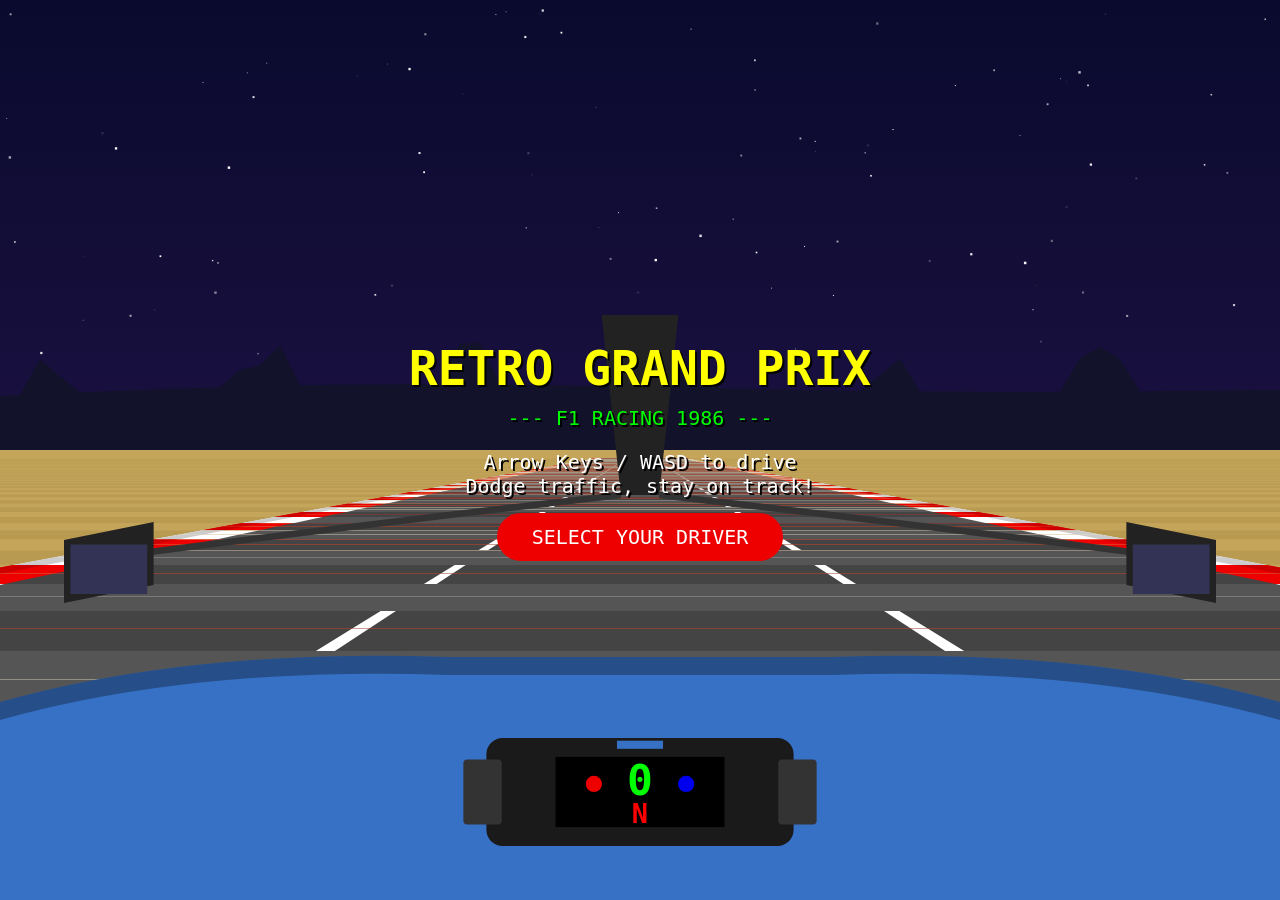
==== index.html @ 392ba044 "Retro Grand Prix: F1 racing game Pseudo-3D HTML5 Canvas F1 racing game featuring: - Cockpit view wit" ====
<!DOCTYPE html>
<html lang="en">
<head>
<meta charset="UTF-8">
<meta name="viewport" content="width=device-width, initial-scale=1.0">
<title>Retro Grand Prix</title>
<style>
  * { margin: 0; padding: 0; box-sizing: border-box; }
  body {
    background: #000;
    display: flex;
    justify-content: center;
    align-items: center;
    height: 100vh;
    overflow: hidden;
    font-family: monospace;
  }
  canvas { display: block; image-rendering: pixelated; }
  #ui {
    position: absolute;
    top: 0; left: 0; right: 0; bottom: 0;
    pointer-events: none;
    display: flex;
    justify-content: center;
    align-items: center;
  }
  #overlay {
    color: #fff;
    text-align: center;
    font-size: 20px;
    pointer-events: auto;
    text-shadow: 2px 2px #000;
  }
  #overlay h1 { font-size: 48px; color: #ff0; margin-bottom: 10px; }
  #overlay .sub { color: #0f0; margin-bottom: 20px; }
  #overlay .start-btn {
    background: #e00;
    color: #fff;
    border: none;
    padding: 12px 35px;
    border-radius: 999px;
    font-size: 20px;
    font-family: monospace;
    cursor: pointer;
    margin-top: 15px;
  }
  #overlay .start-btn:hover { background: #f22; }
  #qualiHud {
    position: absolute;
    top: 10px; left: 50%;
    transform: translateX(-50%);
    font-family: monospace;
    font-size: 16px;
    color: #fff;
    background: rgba(0,0,0,0.7);
    padding: 8px 20px;
    border-radius: 8px;
    display: none;
    text-align: center;
    pointer-events: none;
  }
  #qualiHud .quali-label { color: #f0f; font-weight: bold; }
  #qualiHud .quali-time { color: #0f0; font-size: 28px; font-weight: bold; }
  .quali-grid {
    display: grid;
    grid-template-columns: 40px 12px 1fr 80px;
    gap: 2px 8px;
    font-size: 13px;
    text-align: left;
    max-height: 55vh;
    overflow-y: auto;
    margin: 10px 0;
  }
  .quali-grid .qg-pos { text-align: right; color: #aaa; }
  .quali-grid .qg-color { width: 12px; height: 12px; border-radius: 50%; align-self: center; }
  .quali-grid .qg-name { color: #fff; }
  .quali-grid .qg-time { color: #0f0; font-family: monospace; }
  .quali-grid .qg-player .qg-name { color: #ff0; font-weight: bold; }
  .quali-grid .qg-player .qg-time { color: #ff0; }
  #pitOverlay {
    position: absolute;
    top: 0; left: 0; right: 0; bottom: 0;
    background: rgba(0,0,0,0.85);
    display: none;
    justify-content: center;
    align-items: center;
    z-index: 10;
  }
  #pitMenu {
    text-align: center;
    color: #fff;
    font-family: monospace;
  }
  #pitMenu h2 { font-size: 32px; color: #ff0; margin-bottom: 15px; }
  .pit-section { margin: 12px 0; }
  .pit-section label { font-size: 14px; color: #aaa; display: block; margin-bottom: 6px; }
  .tire-options, .fuel-options { display: flex; gap: 10px; justify-content: center; }
  .tire-btn, .fuel-btn {
    padding: 10px 18px;
    border: 2px solid #555;
    background: rgba(255,255,255,0.08);
    color: #fff;
    font-family: monospace;
    font-size: 14px;
    cursor: pointer;
    border-radius: 8px;
    min-width: 80px;
  }
  .tire-btn:hover, .fuel-btn:hover { border-color: #aaa; }
  .tire-btn.selected, .fuel-btn.selected { border-color: #ff0; background: rgba(255,255,0,0.15); }
  .tire-btn .tire-dot { display: inline-block; width: 10px; height: 10px; border-radius: 50%; margin-right: 6px; vertical-align: middle; }
  #pitConfirm {
    margin-top: 18px;
    background: #0a0;
    color: #fff;
    border: none;
    padding: 12px 35px;
    border-radius: 999px;
    font-size: 18px;
    font-family: monospace;
    cursor: pointer;
  }
  #pitConfirm:hover { background: #0c0; }
  #tireHud, #fuelHud {
    position: absolute;
    left: 10px;
    font-family: monospace;
    font-size: 12px;
    color: #fff;
    background: rgba(0,0,0,0.7);
    padding: 6px 10px;
    border-radius: 0 8px 8px 0;
    display: none;
  }
  #tireHud { top: 50px; }
  #fuelHud { top: 85px; }
  #pitHint {
    position: absolute;
    bottom: 100px;
    left: 50%;
    transform: translateX(-50%);
    font-family: monospace;
    font-size: 16px;
    color: #ff0;
    background: rgba(0,0,0,0.7);
    padding: 8px 20px;
    border-radius: 999px;
    display: none;
    pointer-events: none;
  }
  .team-grid {
    display: grid;
    grid-template-columns: 1fr 1fr;
    gap: 8px;
    margin: 15px 0;
    max-width: 520px;
    max-height: 60vh;
    overflow-y: auto;
  }
  .team-card {
    background: rgba(255,255,255,0.08);
    border: 2px solid rgba(255,255,255,0.2);
    border-radius: 12px;
    padding: 12px;
    cursor: pointer;
    text-align: left;
    font-family: monospace;
    color: #fff;
    transition: border-color 0.15s;
  }
  .team-card:hover { border-color: rgba(255,255,255,0.6); }
  .team-card.selected { border-color: #ff0; background: rgba(255,255,0,0.1); }
  .team-name { font-size: 16px; font-weight: bold; margin-bottom: 6px; }
  .team-color-bar { height: 4px; margin-bottom: 8px; border-radius: 2px; }
  .team-stats { font-size: 11px; color: #aaa; line-height: 1.6; }
  .team-stats .bar-bg { display: inline-block; width: 80px; height: 8px; background: #333; vertical-align: middle; margin-left: 4px; }
  .team-stats .bar-fill { display: block; height: 100%; }

  #leaderboard {
    position: absolute;
    top: 45px; right: 0;
    background: rgba(0,0,0,0.7);
    padding: 8px 12px 8px 14px;
    font-family: monospace;
    font-size: 11px;
    color: #fff;
    pointer-events: none;
    border: 1px solid rgba(255,255,255,0.2);
    border-right: none;
    border-radius: 10px 0 0 10px;
    display: none;
    min-width: 170px;
  }
  #leaderboard .lb-title {
    font-size: 13px;
    font-weight: bold;
    color: #ff0;
    margin-bottom: 4px;
    border-bottom: 1px solid rgba(255,255,255,0.2);
    padding-bottom: 3px;
  }
  #leaderboard .lb-row {
    display: flex;
    justify-content: space-between;
    padding: 1px 0;
    line-height: 1.5;
  }
  #leaderboard .lb-row.player {
    color: #ff0;
    font-weight: bold;
  }
  .lb-pos { width: 22px; text-align: right; margin-right: 6px; }
  .lb-color { display: inline-block; width: 8px; height: 8px; margin-right: 5px; vertical-align: middle; }
  .lb-name { flex: 1; overflow: hidden; white-space: nowrap; }

  #touch-controls {
    position: absolute;
    bottom: 30px;
    left: 0; right: 0;
    display: none;
    justify-content: space-between;
    padding: 0 20px;
    pointer-events: none;
  }
  .touch-btn {
    width: 80px; height: 80px;
    background: rgba(255,255,255,0.15);
    border: 2px solid rgba(255,255,255,0.3);
    border-radius: 50%;
    color: #fff;
    font-size: 32px;
    font-family: monospace;
    display: flex;
    align-items: center;
    justify-content: center;
    pointer-events: auto;
    user-select: none;
    -webkit-user-select: none;
  }
  .touch-btn:active { background: rgba(255,255,255,0.35); }

  @media (pointer: coarse) {
    #touch-controls { display: flex; }
  }
</style>
</head>
<body>
<canvas id="game"></canvas>
<div id="leaderboard"></div>
<div id="ui">
  <div id="overlay">
    <h1>RETRO GRAND PRIX</h1>
    <div class="sub">--- F1 RACING 1986 ---</div>
    <div id="menuScreen">
      <div>Arrow Keys / WASD to drive</div>
      <div>Dodge traffic, stay on track!</div>
      <button class="start-btn" id="startBtn">SELECT YOUR DRIVER</button>
    </div>
    <div id="teamScreen" style="display:none;">
      <div style="margin-bottom:10px; color:#aaa;">CHOOSE YOUR DRIVER</div>
      <div class="team-grid" id="teamGrid"></div>
      <button class="start-btn" id="raceBtn" style="display:none;">QUALIFYING</button>
    </div>
    <div id="setupScreen" style="display:none;">
      <div style="margin-bottom:10px; color:#aaa;">RACE SETUP</div>
      <div class="pit-section">
        <label>STARTING TYRE</label>
        <div class="tire-options">
          <button class="tire-btn setup-tire" data-tire="soft"><span class="tire-dot" style="background:#e00;"></span>SOFT</button>
          <button class="tire-btn setup-tire selected" data-tire="medium"><span class="tire-dot" style="background:#ff0;"></span>MEDIUM</button>
          <button class="tire-btn setup-tire" data-tire="hard"><span class="tire-dot" style="background:#fff;"></span>HARD</button>
        </div>
      </div>
      <div class="pit-section">
        <label>STARTING FUEL</label>
        <div class="fuel-options">
          <button class="fuel-btn setup-fuel" data-fuel="low">LOW</button>
          <button class="fuel-btn setup-fuel" data-fuel="medium">MEDIUM</button>
          <button class="fuel-btn setup-fuel selected" data-fuel="full">FULL</button>
        </div>
      </div>
      <button class="start-btn" id="goBtn">START RACE</button>
    </div>
    <div id="qualiResultScreen" style="display:none;">
    </div>
  </div>
</div>
<div id="qualiHud">
  <div class="quali-label">QUALIFYING LAP</div>
  <div class="quali-time" id="qualiTimer">0:00.000</div>
</div>
<div id="tireHud"></div>
<div id="fuelHud"></div>
<div id="pitHint">PIT LANE: Steer LEFT to enter</div>
<div id="pitOverlay">
  <div id="pitMenu">
    <h2>PIT STOP</h2>
    <div class="pit-section">
      <label>TYRE COMPOUND</label>
      <div class="tire-options">
        <button class="tire-btn" data-tire="soft"><span class="tire-dot" style="background:#e00;"></span>SOFT</button>
        <button class="tire-btn" data-tire="medium"><span class="tire-dot" style="background:#ff0;"></span>MEDIUM</button>
        <button class="tire-btn" data-tire="hard"><span class="tire-dot" style="background:#fff;"></span>HARD</button>
      </div>
    </div>
    <div class="pit-section">
      <label>FUEL LOAD</label>
      <div class="fuel-options">
        <button class="fuel-btn" data-fuel="low">LOW</button>
        <button class="fuel-btn" data-fuel="medium">MEDIUM</button>
        <button class="fuel-btn" data-fuel="full">FULL</button>
      </div>
    </div>
    <button id="pitConfirm">GO GO GO!</button>
  </div>
</div>
<div id="touch-controls">
  <div class="touch-btn" id="btnLeft">&lt;</div>
  <div class="touch-btn" id="btnRight">&gt;</div>
</div>

<script>
const canvas = document.getElementById('game');
const ctx = canvas.getContext('2d');
const overlay = document.getElementById('overlay');
const startBtn = document.getElementById('startBtn');

let W, H;
function resize() {
  W = canvas.width = window.innerWidth;
  H = canvas.height = window.innerHeight;
}
resize();
window.addEventListener('resize', resize);

// Game constants
const ROAD_WIDTH = 2000;
const SEG_LENGTH = 200;
const TOTAL_SEGMENTS = 1600;
const CAMERA_DEPTH = 1 / Math.tan((80 / 2) * Math.PI / 180);
const DRAW_DISTANCE = 200;
const LAP_LENGTH = TOTAL_SEGMENTS * SEG_LENGTH;
const TOTAL_LAPS = 3;

// Colors - Abu Dhabi twilight desert
const COL_SKY1 = '#0a0a2e';
const COL_SKY2 = '#1a1040';
const COL_GRASS1 = '#c4a55a';
const COL_GRASS2 = '#b89a50';
const COL_ROAD1 = '#444';
const COL_ROAD2 = '#555';
const COL_RUMBLE1 = '#e00';
const COL_RUMBLE2 = '#fff';
const COL_LANE = '#fff';

// Build track segments
const segments = [];
function buildTrack() {
  segments.length = 0;
  for (let i = 0; i < TOTAL_SEGMENTS; i++) {
    let curve = 0;
    let hill = 0;

    // ============================================
    // YAS MARINA CIRCUIT, ABU DHABI (post-2021)
    // 5.281 km, 16 turns, anti-clockwise
    // 1600 segments = 5281m, ~3.3m per segment
    // ============================================

    // --- PIT STRAIGHT (seg 0-300) ~1km, flat out ---

    // --- T1: Heavy braking left (tight, 90°) ---
    if (i > 300 && i < 340) curve = -3.5;

    // --- T2: Quick right (short, opens up) ---
    if (i > 345 && i < 370) curve = 2;

    // --- T3: Medium left ---
    if (i > 375 && i < 410) curve = -2;

    // --- Short straight (seg 410-470) ---

    // --- T4: Right-hander (medium speed) ---
    if (i > 470 && i < 500) curve = 2;

    // --- T5: Left-right chicane (tight, 2nd gear) ---
    if (i > 510 && i < 535) curve = -2.5;
    if (i > 535 && i < 555) curve = 2;

    // --- T6: LEFT HAIRPIN (slowest point, ~80km/h) ---
    if (i > 565 && i < 610) curve = -4;

    // --- T7: Right kink on exit ---
    if (i > 620 && i < 645) curve = 1.5;

    // --- T8-9: Long sweeping left (under the W Hotel) ---
    if (i > 650 && i < 720) curve = -2;

    // --- BACK STRAIGHT (seg 720-1070) ~1.2km, DRS zone, top speed ---

    // --- T10-11: Fast left-right S-curves (2021 redesign, high speed) ---
    if (i > 1070 && i < 1105) curve = -2;
    if (i > 1105 && i < 1140) curve = 2;

    // --- Short straight (seg 1140-1200) ---

    // --- T12-13: Left-right chicane (medium speed, marina section) ---
    if (i > 1200 && i < 1235) curve = -2.5;
    if (i > 1240 && i < 1270) curve = 2;

    // --- T14: Left-hander (medium, 4th gear) ---
    if (i > 1285 && i < 1320) curve = -2;

    // --- Short straight (seg 1320-1380) ---

    // --- T15: Right (medium) ---
    if (i > 1380 && i < 1410) curve = 2;

    // --- T16: Final left onto pit straight ---
    if (i > 1420 && i < 1470) curve = -2.5;

    // --- Final approach to pit straight (seg 1470-1600) ---

    // Abu Dhabi is essentially flat - negligible elevation
    hill = 0;

    segments.push({
      index: i,
      p1: { world: { z: i * SEG_LENGTH, y: hill }, screen: {} },
      p2: { world: { z: (i + 1) * SEG_LENGTH, y: hill }, screen: {} },
      curve: curve,
      color: {
        road: i % 4 < 2 ? COL_ROAD1 : COL_ROAD2,
        grass: i % 4 < 2 ? COL_GRASS1 : COL_GRASS2,
        rumble: i % 4 < 2 ? COL_RUMBLE1 : COL_RUMBLE2,
      },
      cars: [],
    });
  }

  // Smooth hills
  for (let i = 1; i < TOTAL_SEGMENTS; i++) {
    segments[i].p1.world.y = segments[i - 1].p2.world.y;
  }
}

// AI Cars - the 21 other drivers
const AI_CARS = [];

function spawnAICars(gridOrder) {
  AI_CARS.length = 0;
  // gridOrder is an array of TEAMS indices in qualifying order
  // Find player's grid position
  const order = gridOrder || TEAMS.map((_, i) => i);
  let gridPos = 0;
  const playerGridPos = order.indexOf(selectedTeam);

  order.forEach((teamIdx, pos) => {
    if (teamIdx === selectedTeam) return; // skip player
    const driver = TEAMS[teamIdx];
    // Adjust grid position: if AI is behind player, shift up
    const actualPos = pos > playerGridPos ? pos : pos;
    const row = Math.floor(actualPos / 2);
    const col = actualPos % 2;
    const startZ = -(row * SEG_LENGTH * 1.5) - (col * SEG_LENGTH * 0.5);
    AI_CARS.push({
      offset: col === 0 ? -0.35 : 0.35,
      z: startZ,
      speed: (driver.maxSpeed * 0.28) + Math.random() * (driver.maxSpeed * 0.18),
      color: driver.color,
      name: driver.name,
    });
  });

  // Place player at their grid position
  const pRow = Math.floor(playerGridPos / 2);
  const pCol = playerGridPos % 2;
  player.z = -(pRow * SEG_LENGTH * 1.5) - (pCol * SEG_LENGTH * 0.5);
  player.x = pCol === 0 ? -0.35 : 0.35;

  // Shift everyone forward so nobody has negative z (breaks rendering)
  const minZ = Math.min(player.z, ...AI_CARS.map(c => c.z));
  if (minZ < 0) {
    const shift = -minZ + SEG_LENGTH;
    player.z += shift;
    player.lastLapZ += shift;
    AI_CARS.forEach(c => c.z += shift);
  }
}

// F1 Teams
const TEAMS = [
  { name: 'MAX VERSTAPPEN',      color: '#3671C6', accent: '#6699dd', maxSpeed: 220, accel: 5.3, turnSpeed: 0.40, team: 'Red Bull Racing' },
  { name: 'ISACK HADJAR',        color: '#3671C6', accent: '#6699dd', maxSpeed: 213, accel: 5.4, turnSpeed: 0.42, team: 'Red Bull Racing' },
  { name: 'CHARLES LECLERC',     color: '#E8002D', accent: '#ff3333', maxSpeed: 218, accel: 5.0, turnSpeed: 0.38, team: 'Ferrari' },
  { name: 'LEWIS HAMILTON',      color: '#E8002D', accent: '#ff3333', maxSpeed: 217, accel: 5.2, turnSpeed: 0.40, team: 'Ferrari' },
  { name: 'LANDO NORRIS',        color: '#FF8000', accent: '#ffaa33', maxSpeed: 216, accel: 5.5, turnSpeed: 0.45, team: 'McLaren' },
  { name: 'OSCAR PIASTRI',       color: '#FF8000', accent: '#ffaa33', maxSpeed: 214, accel: 5.4, turnSpeed: 0.44, team: 'McLaren' },
  { name: 'GEORGE RUSSELL',      color: '#27F4D2', accent: '#33ffe0', maxSpeed: 215, accel: 5.3, turnSpeed: 0.43, team: 'Mercedes' },
  { name: 'KIMI ANTONELLI',      color: '#27F4D2', accent: '#33ffe0', maxSpeed: 212, accel: 5.5, turnSpeed: 0.44, team: 'Mercedes' },
  { name: 'FERNANDO ALONSO',     color: '#229971', accent: '#00a878', maxSpeed: 210, accel: 4.8, turnSpeed: 0.41, team: 'Aston Martin' },
  { name: 'LANCE STROLL',        color: '#229971', accent: '#00a878', maxSpeed: 206, accel: 4.9, turnSpeed: 0.40, team: 'Aston Martin' },
  { name: 'PIERRE GASLY',        color: '#FF87BC', accent: '#ffaacc', maxSpeed: 204, accel: 5.4, turnSpeed: 0.43, team: 'Alpine' },
  { name: 'FRANCO COLAPINTO',    color: '#FF87BC', accent: '#ffaacc', maxSpeed: 202, accel: 5.5, turnSpeed: 0.44, team: 'Alpine' },
  { name: 'ALEXANDER ALBON',     color: '#64C4FF', accent: '#88ddff', maxSpeed: 200, accel: 5.8, turnSpeed: 0.46, team: 'Williams' },
  { name: 'CARLOS SAINZ JR',     color: '#64C4FF', accent: '#88ddff', maxSpeed: 208, accel: 5.3, turnSpeed: 0.42, team: 'Williams' },
  { name: 'LIAM LAWSON',         color: '#6692FF', accent: '#88aaff', maxSpeed: 203, accel: 5.6, turnSpeed: 0.44, team: 'Racing Bulls' },
  { name: 'ARVID LINDBLAD',      color: '#6692FF', accent: '#88aaff', maxSpeed: 198, accel: 5.7, turnSpeed: 0.45, team: 'Racing Bulls' },
  { name: 'ESTEBAN OCON',        color: '#B6BABD', accent: '#d0d0d0', maxSpeed: 200, accel: 5.6, turnSpeed: 0.44, team: 'Haas F1' },
  { name: 'OLIVER BEARMAN',      color: '#B6BABD', accent: '#d0d0d0', maxSpeed: 197, accel: 5.8, turnSpeed: 0.46, team: 'Haas F1' },
  { name: 'NICO HULKENBERG',     color: '#2D826D', accent: '#44bb99', maxSpeed: 198, accel: 5.7, turnSpeed: 0.45, team: 'Audi' },
  { name: 'GABRIEL BORTOLETO',   color: '#2D826D', accent: '#44bb99', maxSpeed: 195, accel: 5.9, turnSpeed: 0.47, team: 'Audi' },
  { name: 'SERGIO PEREZ',        color: '#1E3D2B', accent: '#4a8866', maxSpeed: 205, accel: 5.2, turnSpeed: 0.41, team: 'Cadillac' },
  { name: 'VALTTERI BOTTAS',     color: '#1E3D2B', accent: '#4a8866', maxSpeed: 202, accel: 5.4, turnSpeed: 0.43, team: 'Cadillac' },
];
let selectedTeam = 0;

// Tire compounds
const TIRES = {
  soft:   { grip: 1.2, speedBonus: 10, wearRate: 0.035, color: '#e00', label: 'SOFT' },
  medium: { grip: 1.0, speedBonus: 0,  wearRate: 0.018, color: '#ff0', label: 'MEDIUM' },
  hard:   { grip: 0.85, speedBonus: -5, wearRate: 0.008, color: '#fff', label: 'HARD' },
};
const FUEL_LEVELS = {
  low:    { weight: 0, capacity: 0.3, label: 'LOW' },
  medium: { weight: -5, capacity: 0.6, label: 'MEDIUM' },
  full:   { weight: -12, capacity: 1.0, label: 'FULL' },
};

// Player state
let player = {};
function resetPlayer() {
  const team = TEAMS[selectedTeam];
  player = {
    x: 0,
    z: 0,
    speed: 0,
    baseMaxSpeed: team.maxSpeed,
    maxSpeed: team.maxSpeed,
    baseAccel: team.accel,
    accel: team.accel,
    brake: 8,
    decel: 3,
    offRoadDecel: 6,
    baseTurnSpeed: team.turnSpeed,
    turnSpeed: team.turnSpeed,
    steerSmooth: 0,
    collisionCooldown: 0,
    lap: 1,
    lastLapZ: 0,
    color: team.color,
    // Tire state
    tire: 'medium',
    tireWear: 0, // 0 = fresh, 1 = dead
    // Fuel state
    fuel: 1.0, // 0 = empty, 1 = full
    fuelLevel: 'full',
    // Pit
    inPitZone: false,
    hasPitted: false,
    pitCooldown: 0,
  };
  applyTireAndFuel();
}

function applyTireAndFuel() {
  const t = TIRES[player.tire];
  const wearFactor = 1 - player.tireWear * 0.5; // at 100% wear, lose 50% grip
  player.turnSpeed = player.baseTurnSpeed * t.grip * wearFactor;
  player.maxSpeed = player.baseMaxSpeed + t.speedBonus + (player.fuel > 0 ? FUEL_LEVELS[player.fuelLevel].weight * player.fuel : -20);
  player.accel = player.baseAccel * (player.fuel > 0 ? 1 : 0.5);
}

// Input
const keys = {};
window.addEventListener('keydown', e => { keys[e.key.toLowerCase()] = true; e.preventDefault(); });
window.addEventListener('keyup', e => { keys[e.key.toLowerCase()] = false; });

// Touch controls
const touchState = { left: false, right: false };
const btnLeft = document.getElementById('btnLeft');
const btnRight = document.getElementById('btnRight');

btnLeft.addEventListener('touchstart', e => { e.preventDefault(); touchState.left = true; });
btnLeft.addEventListener('touchend', e => { e.preventDefault(); touchState.left = false; });
btnRight.addEventListener('touchstart', e => { e.preventDefault(); touchState.right = true; });
btnRight.addEventListener('touchend', e => { e.preventDefault(); touchState.right = false; });

// Game state
let gameState = 'menu'; // menu, racing, gameover
let gameOverReason = '';
let countdownTimer = 0;
let countdownNumber = 0;

// Project a point (no horizontal offset - that's handled separately)
function project(p, cameraY, cameraZ) {
  const dz = p.world.z - cameraZ;
  if (dz <= 0) { p.screen.scale = 0; return; }
  p.screen.scale = CAMERA_DEPTH / dz;
  p.screen.x = W / 2;
  p.screen.y = H / 2 - (p.screen.scale * (p.world.y - cameraY) * H / 2);
  p.screen.w = p.screen.scale * ROAD_WIDTH * W / 2;
}

// Draw a polygon
function drawPoly(color, x1, y1, w1, x2, y2, w2) {
  ctx.fillStyle = color;
  ctx.beginPath();
  ctx.moveTo(x1 - w1, y1);
  ctx.lineTo(x1 + w1, y1);
  ctx.lineTo(x2 + w2, y2);
  ctx.lineTo(x2 - w2, y2);
  ctx.closePath();
  ctx.fill();
}

// Draw F1 car sprite (top-down rear view)
function drawCar(x, y, scale, color, isPlayer) {
  const w = 60 * scale * W / 640;
  const h = 35 * scale * W / 640;

  if (w < 1) return;

  ctx.save();
  ctx.translate(x, y);

  // Shadow underneath
  ctx.fillStyle = 'rgba(0,0,0,0.35)';
  ctx.beginPath();
  ctx.ellipse(0, h * 0.1, w * 1.2, h * 0.25, 0, 0, Math.PI * 2);
  ctx.fill();

  // Rear diffuser
  ctx.fillStyle = '#1a1a1a';
  ctx.fillRect(-w * 0.85, -h * 0.15, w * 1.7, h * 0.25);

  // Rear wheels (wide, exposed)
  ctx.fillStyle = '#111';
  const wheelW = w * 0.3;
  const wheelH = h * 0.9;
  // Left rear wheel
  ctx.fillRect(-w * 1.35, -h * 0.85, wheelW, wheelH);
  ctx.fillStyle = '#333';
  ctx.fillRect(-w * 1.35, -h * 0.45, wheelW, h * 0.08); // tire band
  // Right rear wheel
  ctx.fillStyle = '#111';
  ctx.fillRect(w * 1.05, -h * 0.85, wheelW, wheelH);
  ctx.fillStyle = '#333';
  ctx.fillRect(w * 1.05, -h * 0.45, wheelW, h * 0.08);

  // Rear suspension arms
  ctx.fillStyle = '#444';
  ctx.fillRect(-w * 1.05, -h * 0.5, w * 0.25, h * 0.08);
  ctx.fillRect(w * 0.8, -h * 0.5, w * 0.25, h * 0.08);
  ctx.fillRect(-w * 1.05, -h * 0.3, w * 0.25, h * 0.08);
  ctx.fillRect(w * 0.8, -h * 0.3, w * 0.25, h * 0.08);

  // Main body (tapered nose shape)
  ctx.fillStyle = color;
  ctx.beginPath();
  ctx.moveTo(-w * 0.8, 0);
  ctx.lineTo(-w * 0.85, -h * 0.4);
  ctx.lineTo(-w * 0.7, -h * 1.2);
  ctx.lineTo(-w * 0.35, -h * 1.8);
  ctx.lineTo(w * 0.35, -h * 1.8);
  ctx.lineTo(w * 0.7, -h * 1.2);
  ctx.lineTo(w * 0.85, -h * 0.4);
  ctx.lineTo(w * 0.8, 0);
  ctx.closePath();
  ctx.fill();

  // Sidepods
  ctx.fillStyle = color;
  ctx.beginPath();
  ctx.moveTo(-w * 0.85, -h * 0.4);
  ctx.lineTo(-w * 1.0, -h * 0.6);
  ctx.lineTo(-w * 0.9, -h * 1.0);
  ctx.lineTo(-w * 0.7, -h * 1.0);
  ctx.closePath();
  ctx.fill();
  ctx.beginPath();
  ctx.moveTo(w * 0.85, -h * 0.4);
  ctx.lineTo(w * 1.0, -h * 0.6);
  ctx.lineTo(w * 0.9, -h * 1.0);
  ctx.lineTo(w * 0.7, -h * 1.0);
  ctx.closePath();
  ctx.fill();

  // Cockpit / halo
  ctx.fillStyle = '#111';
  ctx.beginPath();
  ctx.ellipse(0, -h * 1.1, w * 0.28, h * 0.35, 0, 0, Math.PI * 2);
  ctx.fill();

  // Halo bar
  ctx.strokeStyle = '#555';
  ctx.lineWidth = Math.max(1, w * 0.06);
  ctx.beginPath();
  ctx.moveTo(-w * 0.25, -h * 1.3);
  ctx.lineTo(0, -h * 1.55);
  ctx.lineTo(w * 0.25, -h * 1.3);
  ctx.stroke();

  // Helmet
  ctx.fillStyle = isPlayer ? '#ff0' : '#fff';
  ctx.beginPath();
  ctx.arc(0, -h * 1.15, w * 0.15, 0, Math.PI * 2);
  ctx.fill();

  // Rear wing (big, wide)
  ctx.fillStyle = color;
  ctx.fillRect(-w * 1.1, -h * 0.05, w * 2.2, h * 0.12);
  // Wing endplates
  ctx.fillStyle = '#222';
  ctx.fillRect(-w * 1.15, -h * 0.15, w * 0.08, h * 0.35);
  ctx.fillRect(w * 1.07, -h * 0.15, w * 0.08, h * 0.35);

  // DRS flap
  ctx.fillStyle = '#222';
  ctx.fillRect(-w * 1.0, -h * 0.15, w * 2.0, h * 0.06);

  // Front wheels (smaller, further up)
  ctx.fillStyle = '#111';
  const fwW = w * 0.22;
  const fwH = h * 0.6;
  ctx.fillRect(-w * 1.2, -h * 1.6, fwW, fwH);
  ctx.fillRect(w * 0.98, -h * 1.6, fwW, fwH);

  // Front wing tips
  ctx.fillStyle = color;
  ctx.fillRect(-w * 1.1, -h * 1.85, w * 2.2, h * 0.1);

  // Nose cone
  ctx.fillStyle = color;
  ctx.beginPath();
  ctx.moveTo(-w * 0.2, -h * 1.8);
  ctx.lineTo(0, -h * 2.1);
  ctx.lineTo(w * 0.2, -h * 1.8);
  ctx.closePath();
  ctx.fill();

  // Rear light (red strip)
  ctx.fillStyle = '#f00';
  ctx.fillRect(-w * 0.3, h * 0.02, w * 0.6, h * 0.06);

  ctx.restore();
}

// Draw Yas Marina Circuit scenery
function drawScenery(seg, grassY1, grassY2, scale) {
  const idx = seg.index;
  const sf = scale * W / 640;

  // Helper: draw a building
  function bld(x, y, w, h, color, windows) {
    if (w < 1) return;
    ctx.fillStyle = color;
    ctx.fillRect(x - w, y - h, w * 2, h);
    if (windows && w > 3) {
      const rows = Math.min(6, Math.floor(h / (sf * 8)));
      const cols = Math.min(4, Math.floor(w / (sf * 5)));
      for (let r = 0; r < rows; r++) {
        for (let c = 0; c < cols; c++) {
          ctx.fillStyle = (idx + r + c) % 3 === 0 ? '#ffee88' : '#ffe455';
          const wx = x - w * 0.75 + c * (w * 1.5 / cols);
          const wy = y - h * 0.92 + r * (h * 0.85 / rows);
          ctx.fillRect(wx, wy, w * 0.8 / cols, h * 0.4 / rows);
        }
      }
    }
  }

  // Helper: draw palm tree
  function palm(x, y, h, w) {
    if (w < 0.5) return;
    ctx.fillStyle = '#7a5c1e';
    ctx.fillRect(x - w * 0.15, y - h, w * 0.3, h);
    ctx.strokeStyle = '#1e7a1e';
    ctx.lineWidth = Math.max(1, w * 0.25);
    for (let f = -3; f <= 3; f++) {
      ctx.beginPath();
      ctx.moveTo(x, y - h);
      ctx.quadraticCurveTo(x + f * w * 1.2, y - h - w * 0.8, x + f * w * 2, y - h + w * 0.6);
      ctx.stroke();
    }
  }

  // ============================================================
  // PIT STRAIGHT (seg 0-300): Pit wall, team garages, grandstand
  // ============================================================
  if (idx >= 0 && idx <= 300) {
    // Pit wall (left side, low barrier)
    if (idx % 8 === 0) {
      const wx = seg.p1.screen.x - seg.p1.screen.w * 1.15;
      const wh = 15 * sf;
      const ww = 12 * sf;
      if (ww > 0.5) {
        ctx.fillStyle = '#888';
        ctx.fillRect(wx - ww, grassY1 - wh, ww * 2, wh);
      }
    }
    // Grandstand (right side)
    if (idx >= 50 && idx <= 250 && idx % 20 === 0) {
      const gx = seg.p1.screen.x + seg.p1.screen.w * 1.6;
      bld(gx, grassY1, 40 * sf, 50 * sf, '#3a3a5a', true);
    }
    // Yas Viceroy hotel visible in distance (right)
    if (idx >= 100 && idx <= 200 && idx % 40 === 0) {
      const hx = seg.p1.screen.x + seg.p1.screen.w * 2.5;
      bld(hx, grassY1, 25 * sf, 100 * sf, '#1a2a4a', true);
    }
  }

  // ============================================================
  // T1-T3 area (seg 300-420): Grandstands, braking boards
  // ============================================================
  if (idx >= 260 && idx <= 300 && idx % 10 === 0) {
    // Braking distance boards (200m, 150m, 100m, 50m)
    const side = 1;
    const bx = seg.p1.screen.x + side * seg.p1.screen.w * 1.2;
    const bh = 20 * sf;
    const bw = 10 * sf;
    if (bw > 1) {
      ctx.fillStyle = '#fff';
      ctx.fillRect(bx - bw, grassY1 - bh, bw * 2, bh);
      ctx.fillStyle = '#e00';
      const stripes = Math.floor((300 - idx) / 10);
      for (let s = 0; s < Math.min(stripes, 4); s++) {
        ctx.fillRect(bx - bw * 0.7 + s * bw * 0.4, grassY1 - bh * 0.85, bw * 0.3, bh * 0.7);
      }
    }
  }
  if (idx >= 300 && idx <= 420 && idx % 15 === 0) {
    // T1 grandstand (South grandstand)
    const gx = seg.p1.screen.x + seg.p1.screen.w * 1.8;
    bld(gx, grassY1, 35 * sf, 45 * sf, '#3a3a5a', true);
  }

  // ============================================================
  // T5-T6 HAIRPIN area (seg 510-645): Run-off, catch fencing
  // ============================================================
  if (idx >= 555 && idx <= 620 && idx % 12 === 0) {
    // Catch fencing around hairpin
    const side = (idx % 24 === 0) ? -1 : 1;
    const fx = seg.p1.screen.x + side * seg.p1.screen.w * 1.4;
    const fh = 30 * sf;
    const fw = 3 * sf;
    if (fw > 0.5) {
      ctx.fillStyle = '#999';
      ctx.fillRect(fx - fw * 0.3, grassY1 - fh, fw * 0.6, fh);
      ctx.strokeStyle = 'rgba(200,200,200,0.3)';
      ctx.lineWidth = Math.max(0.5, fw * 0.15);
      ctx.strokeRect(fx - fw * 2, grassY1 - fh * 0.9, fw * 4, fh * 0.8);
    }
  }

  // ============================================================
  // T8-9: W HOTEL / YAS VICEROY (seg 650-720)
  // Track passes UNDER the hotel - iconic landmark
  // ============================================================
  if (idx >= 640 && idx <= 730) {
    // W Hotel structure spanning over the track
    if (idx % 5 === 0) {
      const lx = seg.p1.screen.x - seg.p1.screen.w * 1.6;
      const rx = seg.p1.screen.x + seg.p1.screen.w * 1.6;
      const hotelH = 100 * sf;
      const pillarW = 8 * sf;

      if (pillarW > 0.5) {
        // Support pillars
        ctx.fillStyle = '#2a2a4a';
        ctx.fillRect(lx - pillarW, grassY1 - hotelH, pillarW * 2, hotelH);
        ctx.fillRect(rx - pillarW, grassY1 - hotelH, pillarW * 2, hotelH);

        // Hotel canopy spanning over track
        ctx.fillStyle = 'rgba(30,30,60,0.6)';
        ctx.fillRect(lx - pillarW, grassY1 - hotelH, rx - lx + pillarW * 2, hotelH * 0.15);

        // Diamond-pattern LED facade (iconic grid shell)
        ctx.strokeStyle = '#4466aa';
        ctx.lineWidth = Math.max(0.5, sf * 1);
        const span = rx - lx;
        for (let d = 0; d < 4; d++) {
          const dy = grassY1 - hotelH * 0.85 + d * hotelH * 0.18;
          ctx.beginPath();
          ctx.moveTo(lx, dy);
          ctx.lineTo(rx, dy);
          ctx.stroke();
        }

        // Color-changing LED glow on hotel
        const t = performance.now() / 2000;
        const hue = (idx * 5 + t * 60) % 360;
        ctx.fillStyle = `hsla(${hue}, 80%, 50%, 0.15)`;
        ctx.fillRect(lx, grassY1 - hotelH, span, hotelH * 0.12);
      }
    }
  }

  // ============================================================
  // BACK STRAIGHT (seg 720-1070): DRS detection, distance boards
  // ============================================================
  if (idx >= 720 && idx <= 1070) {
    // DRS detection point marker
    if (idx === 750) {
      const dx = seg.p1.screen.x + seg.p1.screen.w * 1.2;
      const dh = 25 * sf;
      const dw = 15 * sf;
      if (dw > 1) {
        ctx.fillStyle = '#0a0';
        ctx.fillRect(dx - dw, grassY1 - dh, dw * 2, dh);
        ctx.fillStyle = '#fff';
        ctx.font = `${Math.max(6, Math.floor(dh * 0.4))}px monospace`;
        ctx.textAlign = 'center';
        ctx.fillText('DRS', dx, grassY1 - dh * 0.4);
      }
    }
    // Palm trees lining the straight
    if (idx % 30 === 0) {
      palm(seg.p1.screen.x - seg.p1.screen.w * 1.5, grassY1, 80 * sf, 10 * sf);
      palm(seg.p1.screen.x + seg.p1.screen.w * 1.5, grassY1, 80 * sf, 10 * sf);
    }
  }

  // ============================================================
  // T10-11 S-CURVES (seg 1070-1140): New 2021 section
  // ============================================================
  if (idx >= 1060 && idx <= 1150 && idx % 12 === 0) {
    const side = (idx % 24 === 0) ? -1 : 1;
    const gx = seg.p1.screen.x + side * seg.p1.screen.w * 1.7;
    bld(gx, grassY1, 30 * sf, 40 * sf, '#3a3a5a', true);
  }

  // ============================================================
  // MARINA SECTION T12-T16 (seg 1200-1470): Yachts, marina, towers
  // ============================================================
  if (idx >= 1180 && idx <= 1480) {
    // Marina water (blue strip on left side)
    if (idx % 6 === 0) {
      const wx = seg.p1.screen.x - seg.p1.screen.w * 1.5;
      const ww = seg.p1.screen.w * 0.6;
      if (ww > 2) {
        ctx.fillStyle = '#0a2a4a';
        ctx.fillRect(wx - ww, grassY1 - 3 * sf, ww * 2, 6 * sf);
      }
    }
    // Yachts in the marina
    if (idx >= 1220 && idx <= 1400 && idx % 25 === 0) {
      const yx = seg.p1.screen.x - seg.p1.screen.w * 1.8;
      const yh = 20 * sf;
      const yw = 12 * sf;
      if (yw > 1) {
        // Hull
        ctx.fillStyle = '#fff';
        ctx.beginPath();
        ctx.moveTo(yx - yw, grassY1 - yh * 0.3);
        ctx.lineTo(yx + yw, grassY1 - yh * 0.3);
        ctx.lineTo(yx + yw * 0.7, grassY1);
        ctx.lineTo(yx - yw * 0.7, grassY1);
        ctx.closePath();
        ctx.fill();
        // Mast
        ctx.fillStyle = '#aaa';
        ctx.fillRect(yx - sf * 0.5, grassY1 - yh, sf, yh * 0.7);
        // Cabin light
        ctx.fillStyle = '#ffee88';
        ctx.fillRect(yx - yw * 0.3, grassY1 - yh * 0.5, yw * 0.6, yh * 0.15);
      }
    }
    // Marina residential towers (right side)
    if (idx % 20 === 0) {
      const tx = seg.p1.screen.x + seg.p1.screen.w * 2;
      const th = (70 + (idx % 60) * 1.5) * sf;
      bld(tx, grassY1, 20 * sf, th, '#1e2844', true);
    }
    // Palm trees along marina
    if (idx % 18 === 0) {
      palm(seg.p1.screen.x + seg.p1.screen.w * 1.4, grassY1, 70 * sf, 8 * sf);
    }
  }

  // ============================================================
  // FLOODLIGHTS - entire track (night race, every 35 segments)
  // ============================================================
  if (idx % 35 === 0) {
    const lx1 = seg.p1.screen.x - seg.p1.screen.w * 1.25;
    const lx2 = seg.p1.screen.x + seg.p1.screen.w * 1.25;
    const lH = 65 * sf;
    const lW = 3 * sf;
    if (lW > 0.3) {
      // Steel poles
      ctx.fillStyle = '#777';
      ctx.fillRect(lx1 - lW * 0.4, grassY1 - lH, lW * 0.8, lH);
      ctx.fillRect(lx2 - lW * 0.4, grassY1 - lH, lW * 0.8, lH);
      // Light head
      ctx.fillStyle = '#aaa';
      ctx.fillRect(lx1 - lW * 1.5, grassY1 - lH - lW, lW * 3, lW);
      ctx.fillRect(lx2 - lW * 1.5, grassY1 - lH - lW, lW * 3, lW);
      // Light glow
      ctx.fillStyle = 'rgba(255,245,220,0.5)';
      ctx.beginPath();
      ctx.arc(lx1, grassY1 - lH, lW * 2.5, 0, Math.PI * 2);
      ctx.fill();
      ctx.beginPath();
      ctx.arc(lx2, grassY1 - lH, lW * 2.5, 0, Math.PI * 2);
      ctx.fill();
    }
  }

  // ============================================================
  // START/FINISH LINE + GANTRY
  // ============================================================
  if (idx === 0) {
    const bannerH = 60 * sf;
    if (bannerH > 2) {
      const bw = seg.p1.screen.w * 2;
      const bx = seg.p1.screen.x - seg.p1.screen.w;
      const by = seg.p1.screen.y - bannerH - 20 * sf;
      // Gantry structure
      ctx.fillStyle = '#555';
      ctx.fillRect(bx, by - bannerH * 0.1, bw, bannerH * 0.08);
      // Checkered pattern
      const cellW = bw / 16;
      const cellH = bannerH * 0.15;
      for (let c = 0; c < 16; c++) {
        ctx.fillStyle = c % 2 === 0 ? '#000' : '#fff';
        ctx.fillRect(bx + c * cellW, by, cellW, cellH);
      }
      // 5 red start lights
      for (let l = 0; l < 5; l++) {
        ctx.fillStyle = '#a00';
        ctx.beginPath();
        ctx.arc(bx + bw * 0.25 + l * bw * 0.125, by - bannerH * 0.2, bannerH * 0.06, 0, Math.PI * 2);
        ctx.fill();
      }
    }
  }
}

// Stars for the sky
const stars = [];
for (let i = 0; i < 100; i++) {
  stars.push({ x: Math.random(), y: Math.random() * 0.4, size: Math.random() * 2 + 0.5, blink: Math.random() * Math.PI * 2 });
}

function drawSky() {
  const grad = ctx.createLinearGradient(0, 0, 0, H * 0.5);
  grad.addColorStop(0, COL_SKY1);
  grad.addColorStop(1, COL_SKY2);
  ctx.fillStyle = grad;
  ctx.fillRect(0, 0, W, H * 0.5);

  // Stars
  const t = performance.now() / 1000;
  ctx.fillStyle = '#fff';
  for (const s of stars) {
    const alpha = 0.5 + 0.5 * Math.sin(t * 2 + s.blink);
    ctx.globalAlpha = alpha;
    ctx.fillRect(s.x * W, s.y * H, s.size, s.size);
  }
  ctx.globalAlpha = 1;

  // Abu Dhabi skyline silhouette
  ctx.fillStyle = '#12122a';
  ctx.beginPath();
  ctx.moveTo(0, H * 0.47);
  for (let x = 0; x <= W; x += 20) {
    // City skyline with towers
    const base = Math.sin(x * 0.002) * 10 + Math.sin(x * 0.005) * 5;
    const tower = (Math.sin(x * 0.03) > 0.7) ? 30 + Math.sin(x * 0.07) * 15 : 0;
    ctx.lineTo(x, H * 0.44 - base - tower);
  }
  ctx.lineTo(W, H * 0.5);
  ctx.lineTo(0, H * 0.5);
  ctx.closePath();
  ctx.fill();
}

// Sparks/particles
const particles = [];
function spawnSpark(x, y) {
  for (let i = 0; i < 3; i++) {
    particles.push({
      x, y,
      vx: (Math.random() - 0.5) * 5,
      vy: -Math.random() * 3 - 1,
      life: 20 + Math.random() * 20,
      color: Math.random() > 0.5 ? '#ff0' : '#f80',
    });
  }
}

function updateParticles() {
  for (let i = particles.length - 1; i >= 0; i--) {
    const p = particles[i];
    p.x += p.vx;
    p.y += p.vy;
    p.vy += 0.15;
    p.life--;
    if (p.life <= 0) particles.splice(i, 1);
  }
}

function drawParticles() {
  for (const p of particles) {
    ctx.globalAlpha = p.life / 40;
    ctx.fillStyle = p.color;
    ctx.fillRect(p.x, p.y, 3, 3);
  }
  ctx.globalAlpha = 1;
}

// Sound effects using Web Audio
let audioCtx;
function initAudio() {
  if (!audioCtx) audioCtx = new (window.AudioContext || window.webkitAudioContext)();
}

function playEngineSound(speed, maxSpeed) {
  if (!audioCtx) return;
  const osc = audioCtx.createOscillator();
  const gain = audioCtx.createGain();
  osc.type = 'sawtooth';
  osc.frequency.value = 40 + (speed / maxSpeed) * 120;
  gain.gain.value = 0.03;
  osc.connect(gain);
  gain.connect(audioCtx.destination);
  osc.start();
  osc.stop(audioCtx.currentTime + 0.05);
}

function playCrash() {
  if (!audioCtx) return;
  const bufSize = audioCtx.sampleRate * 0.2;
  const buf = audioCtx.createBuffer(1, bufSize, audioCtx.sampleRate);
  const data = buf.getChannelData(0);
  for (let i = 0; i < bufSize; i++) data[i] = (Math.random() * 2 - 1) * (1 - i / bufSize);
  const src = audioCtx.createBufferSource();
  const gain = audioCtx.createGain();
  src.buffer = buf;
  gain.gain.value = 0.2;
  src.connect(gain);
  gain.connect(audioCtx.destination);
  src.start();
}

function playLapSound() {
  if (!audioCtx) return;
  [440, 554, 659, 880].forEach((freq, i) => {
    const osc = audioCtx.createOscillator();
    const gain = audioCtx.createGain();
    osc.type = 'square';
    osc.frequency.value = freq;
    gain.gain.value = 0.08;
    gain.gain.exponentialRampToValueAtTime(0.001, audioCtx.currentTime + 0.15 * (i + 1) + 0.1);
    osc.connect(gain);
    gain.connect(audioCtx.destination);
    osc.start(audioCtx.currentTime + 0.15 * i);
    osc.stop(audioCtx.currentTime + 0.15 * (i + 1) + 0.1);
  });
}

// Main update
let lastTime = 0;
let engineSoundTimer = 0;
let leaderboardTimer = 0;
const leaderboardEl = document.getElementById('leaderboard');

function updateLeaderboard() {
  leaderboardTimer++;
  if (leaderboardTimer % 10 !== 0) return; // update every 10 frames for performance

  const playerTeam = TEAMS[selectedTeam];

  // Build array of all drivers with their raw z positions
  const standings = [];
  standings.push({
    name: playerTeam.name,
    color: playerTeam.color,
    z: player.z,
    isPlayer: true,
  });
  for (const car of AI_CARS) {
    standings.push({
      name: car.name,
      color: car.color,
      z: car.z,
      isPlayer: false,
    });
  }

  // Sort by z position descending (furthest ahead = P1)
  standings.sort((a, b) => b.z - a.z);

  // Build HTML - show top 5 around player
  const playerIdx = standings.findIndex(s => s.isPlayer);
  const playerPos = playerIdx + 1;

  let html = `<div class="lb-title">POSITIONS &nbsp; LAP: ${player.lap}/${TOTAL_LAPS}</div>`;

  for (let i = 0; i < standings.length; i++) {
    const s = standings[i];
    const cls = s.isPlayer ? ' player' : '';
    const surname = s.name.split(' ').pop();
    html += `<div class="lb-row${cls}"><span class="lb-pos">${i + 1}.</span><span class="lb-color" style="background:${s.color};"></span><span class="lb-name">${surname}</span></div>`;
  }

  leaderboardEl.innerHTML = html;

}

function getPlayerPosition() {
  let pos = 1;
  for (const car of AI_CARS) {
    if (car.z > player.z) pos++;
  }
  return pos;
}

function update(dt) {
  if (gameState !== 'racing') return;

  const speedPct = player.speed / player.maxSpeed;

  // No fuel = car dies
  if (player.fuel <= 0) {
    player.speed = Math.max(0, player.speed - 15 * dt);
    player.speed = Math.max(0, player.speed);
    player.z += player.speed * dt;
    updateParticles();
    updateLeaderboard();
    return;
  }

  // Dead tires = massive speed/grip penalty
  if (player.tireWear >= 1) {
    player.maxSpeed = player.baseMaxSpeed * 0.4;
    player.turnSpeed = player.baseTurnSpeed * 0.3;
  }

  // Acceleration
  if (keys['arrowup'] || keys['w']) {
    player.speed += player.accel * dt;
  } else if (keys['arrowdown'] || keys['s']) {
    player.speed -= player.brake * dt;
  } else {
    player.speed -= player.decel * dt;
  }

  player.speed = Math.max(0, Math.min(player.speed, player.maxSpeed));

  // Steering - smooth interpolation instead of instant snap
  let steerInput = 0;
  if (keys['arrowleft'] || keys['a'] || touchState.left) steerInput = -1;
  if (keys['arrowright'] || keys['d'] || touchState.right) steerInput = 1;

  // Touch: auto-accelerate on mobile
  if (touchState.left || touchState.right) {
    if (player.speed < player.maxSpeed * 0.7) player.speed += player.accel * dt;
  }

  // Smooth steering: ease into turns, snap back on release
  if (steerInput !== 0) {
    player.steerSmooth += (steerInput - player.steerSmooth) * 0.02 * dt;
  } else {
    player.steerSmooth *= 0.85; // fast decay to zero
    if (Math.abs(player.steerSmooth) < 0.01) player.steerSmooth = 0;
  }

  const currentSeg = segments[Math.floor(player.z / SEG_LENGTH) % TOTAL_SEGMENTS];
  const centrifugal = currentSeg ? currentSeg.curve * speedPct * speedPct * 0.03 : 0;

  player.x += player.steerSmooth * player.turnSpeed * speedPct * dt * 0.4;
  player.x -= centrifugal * dt;

  // Guardrails - clamp player to road edges and bounce back
  const ROAD_EDGE = 1.1;
  if (Math.abs(player.x) > ROAD_EDGE) {
    player.x = Math.sign(player.x) * ROAD_EDGE;
    player.speed *= 0.85;
    // Sparks on guardrail hit
    if (player.speed > 20) {
      const side = player.x > 0 ? 1 : -1;
      spawnSpark(W / 2 + side * W * 0.12, H * 0.78);
      playCrash();
    }
  }

  player.speed = Math.max(0, player.speed);

  // Move forward
  player.z += player.speed * dt;

  // Lap detection
  const totalDist = player.z;
  const currentLapDist = totalDist - player.lastLapZ;
  if (currentLapDist >= LAP_LENGTH) {
    player.lastLapZ += LAP_LENGTH;
    player.lap++;
    playLapSound();
    if (player.lap > TOTAL_LAPS) {
      player.finalPosition = getPlayerPosition();
      gameState = 'gameover';
      gameOverReason = 'finish';
      showOverlay();
      return;
    }
  }

  // AI cars - no wrapping, track total distance like player
  for (const car of AI_CARS) {
    car.z += car.speed * dt;
  }

  // Collision with AI cars (with cooldown to prevent repeated hits)
  if (player.collisionCooldown > 0) {
    player.collisionCooldown -= dt;
  } else {
    for (const car of AI_CARS) {
      const dzSigned = car.z - player.z; // positive = car is ahead
      const dz = Math.abs(dzSigned);
      if (dz < SEG_LENGTH * 3) {
        // Only collide when car is nearby: tight ahead, very tight behind
        if ((dzSigned >= 0 && dz < SEG_LENGTH * 0.3) || (dzSigned < 0 && dz < SEG_LENGTH * 0.1)) {
          const dx = Math.abs(player.x - car.offset);
          if (dx < 0.25) {
            // If hitting from behind, match the AI car's speed (can't pass through)
            if (dzSigned >= 0 && player.speed > car.speed) {
              player.speed = car.speed * 0.9;
            } else {
              player.speed *= 0.5;
            }
            player.collisionCooldown = 5;
            playCrash();
            for (let i = 0; i < 10; i++) spawnSpark(W / 2, H * 0.75);
            break;
          }
        }
      }
    }
  }

  // Tire wear and fuel consumption
  const distTraveled = player.speed * dt;
  if (distTraveled > 0) {
    const t = TIRES[player.tire];
    player.tireWear = Math.min(1, player.tireWear + t.wearRate * dt * 0.01);
    player.fuel = Math.max(0, player.fuel - 0.0003 * dt);
    applyTireAndFuel();
  }

  // Pit lane detection (pit entry near end of lap, segments ~1470-1550, steer left)
  const trackLen = TOTAL_SEGMENTS * SEG_LENGTH;
  const playerSegNorm = Math.floor((player.z % trackLen) / SEG_LENGTH);
  const inPitZone = playerSegNorm >= 1450 && playerSegNorm <= 1570;
  const pitHintEl = document.getElementById('pitHint');

  if (inPitZone && player.pitCooldown <= 0) {
    pitHintEl.style.display = 'block';
    if (player.x < -0.7) {
      // Enter pit
      pitHintEl.style.display = 'none';
      enterPitStop();
      return;
    }
  } else {
    pitHintEl.style.display = 'none';
  }
  if (player.pitCooldown > 0) player.pitCooldown -= dt;

  // Update tire/fuel HUD
  const tireHud = document.getElementById('tireHud');
  const fuelHud = document.getElementById('fuelHud');
  const tireInfo = TIRES[player.tire];
  const wearPct = Math.floor((1 - player.tireWear) * 100);
  const fuelPct = Math.floor(player.fuel * 100);
  tireHud.innerHTML = `<span style="color:${tireInfo.color};">&#9679;</span> ${tireInfo.label}: ${wearPct}%`;
  fuelHud.innerHTML = `&#9981; FUEL: ${fuelPct}%`;
  tireHud.style.display = 'block';
  fuelHud.style.display = 'block';

  // Engine sound
  engineSoundTimer += dt;
  if (engineSoundTimer > 0.06 && player.speed > 5) {
    playEngineSound(player.speed, player.maxSpeed);
    engineSoundTimer = 0;
  }

  // Update leaderboard
  updateLeaderboard();

  updateParticles();
}

function drawCockpit() {
  const color = player.color || '#e22';
  const steer = player.steerSmooth || 0;

  // Halo center pillar
  ctx.fillStyle = '#222';
  ctx.beginPath();
  ctx.moveTo(W * 0.47, H * 0.35);
  ctx.lineTo(W * 0.53, H * 0.35);
  ctx.lineTo(W * 0.515, H * 0.55);
  ctx.lineTo(W * 0.485, H * 0.55);
  ctx.closePath();
  ctx.fill();

  // Halo arms (V shape going to sides)
  ctx.strokeStyle = '#333';
  ctx.lineWidth = Math.max(4, W * 0.005);
  ctx.beginPath();
  ctx.moveTo(W * 0.485, H * 0.55);
  ctx.quadraticCurveTo(W * 0.3, H * 0.58, W * 0.08, H * 0.62);
  ctx.stroke();
  ctx.beginPath();
  ctx.moveTo(W * 0.515, H * 0.55);
  ctx.quadraticCurveTo(W * 0.7, H * 0.58, W * 0.92, H * 0.62);
  ctx.stroke();

  // Nose/chassis in front (bottom of screen)
  ctx.fillStyle = color;
  ctx.beginPath();
  ctx.moveTo(0, H);
  ctx.lineTo(0, H * 0.78);
  ctx.quadraticCurveTo(W * 0.15, H * 0.72, W * 0.35, H * 0.73);
  ctx.lineTo(W * 0.65, H * 0.73);
  ctx.quadraticCurveTo(W * 0.85, H * 0.72, W, H * 0.78);
  ctx.lineTo(W, H);
  ctx.closePath();
  ctx.fill();

  // Darker top edge of chassis
  ctx.fillStyle = 'rgba(0,0,0,0.3)';
  ctx.beginPath();
  ctx.moveTo(0, H * 0.78);
  ctx.quadraticCurveTo(W * 0.15, H * 0.72, W * 0.35, H * 0.73);
  ctx.lineTo(W * 0.65, H * 0.73);
  ctx.quadraticCurveTo(W * 0.85, H * 0.72, W, H * 0.78);
  ctx.lineTo(W, H * 0.80);
  ctx.quadraticCurveTo(W * 0.85, H * 0.74, W * 0.65, H * 0.75);
  ctx.lineTo(W * 0.35, H * 0.75);
  ctx.quadraticCurveTo(W * 0.15, H * 0.74, 0, H * 0.80);
  ctx.closePath();
  ctx.fill();

  // Steering wheel
  ctx.save();
  ctx.translate(W * 0.5, H * 0.88);
  ctx.rotate(steer * 0.3);

  // Wheel body (rectangular F1 style)
  const swW = W * 0.12;
  const swH = H * 0.06;
  ctx.fillStyle = '#1a1a1a';
  ctx.beginPath();
  ctx.roundRect(-swW, -swH, swW * 2, swH * 2, swH * 0.3);
  ctx.fill();

  // Grip handles
  ctx.fillStyle = '#333';
  ctx.beginPath();
  ctx.roundRect(-swW * 1.15, -swH * 0.6, swW * 0.25, swH * 1.2, 4);
  ctx.fill();
  ctx.beginPath();
  ctx.roundRect(swW * 0.9, -swH * 0.6, swW * 0.25, swH * 1.2, 4);
  ctx.fill();

  // Center display
  ctx.fillStyle = '#000';
  ctx.fillRect(-swW * 0.55, -swH * 0.65, swW * 1.1, swH * 1.3);

  // Speed on display
  ctx.fillStyle = '#0f0';
  ctx.font = `bold ${Math.max(10, Math.floor(swH * 0.8))}px monospace`;
  ctx.textAlign = 'center';
  ctx.textBaseline = 'middle';
  ctx.fillText(Math.floor(player.speed), 0, -swH * 0.15);

  // Gear indicator
  const gear = player.speed < 1 ? 'N' : player.speed < 50 ? '1' : player.speed < 90 ? '2' : player.speed < 130 ? '3' : player.speed < 170 ? '4' : '5';
  ctx.fillStyle = '#f00';
  ctx.font = `bold ${Math.max(8, Math.floor(swH * 0.5))}px monospace`;
  ctx.fillText(gear, 0, swH * 0.45);

  // Buttons on wheel
  ctx.fillStyle = '#e00';
  ctx.beginPath();
  ctx.arc(-swW * 0.3, -swH * 0.15, swH * 0.15, 0, Math.PI * 2);
  ctx.fill();
  ctx.fillStyle = '#00e';
  ctx.beginPath();
  ctx.arc(swW * 0.3, -swH * 0.15, swH * 0.15, 0, Math.PI * 2);
  ctx.fill();

  // Top marker stripe
  ctx.fillStyle = color;
  ctx.fillRect(-swW * 0.15, -swH * 0.95, swW * 0.3, swH * 0.15);

  ctx.restore();

  // Side mirrors
  // Left mirror
  ctx.fillStyle = '#222';
  ctx.beginPath();
  ctx.moveTo(W * 0.05, H * 0.6);
  ctx.lineTo(W * 0.12, H * 0.58);
  ctx.lineTo(W * 0.12, H * 0.65);
  ctx.lineTo(W * 0.05, H * 0.67);
  ctx.closePath();
  ctx.fill();
  ctx.fillStyle = '#335';
  ctx.fillRect(W * 0.055, H * 0.605, W * 0.06, H * 0.055);

  // Right mirror
  ctx.fillStyle = '#222';
  ctx.beginPath();
  ctx.moveTo(W * 0.95, H * 0.6);
  ctx.lineTo(W * 0.88, H * 0.58);
  ctx.lineTo(W * 0.88, H * 0.65);
  ctx.lineTo(W * 0.95, H * 0.67);
  ctx.closePath();
  ctx.fill();
  ctx.fillStyle = '#335';
  ctx.fillRect(W * 0.885, H * 0.605, W * 0.06, H * 0.055);
}

function render() {
  ctx.clearRect(0, 0, W, H);

  drawSky();

  // Fill bottom half with grass
  ctx.fillStyle = COL_GRASS1;
  ctx.fillRect(0, H * 0.5, W, H * 0.5);

  const trackLength = TOTAL_SEGMENTS * SEG_LENGTH;
  const camZ = player.z % trackLength; // normalize camera z to one lap
  const baseSegIdx = Math.floor(camZ / SEG_LENGTH) % TOTAL_SEGMENTS;
  const cameraY = segments[baseSegIdx].p1.world.y + 600;

  // Clear car assignments
  for (let i = 0; i < DRAW_DISTANCE; i++) {
    const idx = (baseSegIdx + i) % TOTAL_SEGMENTS;
    segments[idx].cars = [];
  }

  // Assign AI cars to segments
  for (const car of AI_CARS) {
    const carZNorm = ((car.z % trackLength) + trackLength) % trackLength;
    const carSeg = Math.floor(carZNorm / SEG_LENGTH) % TOTAL_SEGMENTS;
    const rel = (carSeg - baseSegIdx + TOTAL_SEGMENTS) % TOTAL_SEGMENTS;
    if (rel < DRAW_DISTANCE) {
      segments[carSeg].cars.push(car);
    }
  }

  // Pass 1: project all segments and accumulate curve offsets (near to far)
  let curveX = 0;
  let curveDX = 0;
  for (let i = 0; i < DRAW_DISTANCE; i++) {
    const idx = (baseSegIdx + i) % TOTAL_SEGMENTS;
    const seg = segments[idx];

    // Handle wrapping
    const p1z = seg.p1.world.z < camZ ? seg.p1.world.z + TOTAL_SEGMENTS * SEG_LENGTH : seg.p1.world.z;
    const p2z = seg.p2.world.z < camZ ? seg.p2.world.z + TOTAL_SEGMENTS * SEG_LENGTH : seg.p2.world.z;

    // Temporarily set z for projection
    const origP1z = seg.p1.world.z;
    const origP2z = seg.p2.world.z;
    seg.p1.world.z = p1z;
    seg.p2.world.z = p2z;

    project(seg.p1, cameraY, camZ);
    project(seg.p2, cameraY, camZ);

    // Restore original z
    seg.p1.world.z = origP1z;
    seg.p2.world.z = origP2z;

    // Apply curve offset and player x offset to screen positions
    seg.p1.screen.x += curveX - player.x * seg.p1.screen.w;
    seg.p2.screen.x += (curveX + curveDX) - player.x * seg.p2.screen.w;

    // Store curve offset on segment for later use
    seg._curveX = curveX;

    curveX += curveDX;
    curveDX += seg.curve;
  }

  // Pass 2: draw back to front (painter's algorithm)
  for (let i = DRAW_DISTANCE - 1; i >= 0; i--) {
    const idx = (baseSegIdx + i) % TOTAL_SEGMENTS;
    const seg = segments[idx];

    if (seg.p1.screen.scale <= 0 || seg.p2.screen.scale <= 0) continue;
    if (seg.p2.screen.y >= seg.p1.screen.y) continue;
    if (seg.p1.screen.y < 0) continue;

    // Grass
    drawPoly(seg.color.grass,
      0, seg.p2.screen.y, W,
      0, seg.p1.screen.y, W);

    // Rumble strips
    const rumbleW1 = seg.p1.screen.w * 1.15;
    const rumbleW2 = seg.p2.screen.w * 1.15;
    drawPoly(seg.color.rumble,
      seg.p1.screen.x, seg.p1.screen.y, rumbleW1,
      seg.p2.screen.x, seg.p2.screen.y, rumbleW2);

    // Road
    drawPoly(seg.color.road,
      seg.p1.screen.x, seg.p1.screen.y, seg.p1.screen.w,
      seg.p2.screen.x, seg.p2.screen.y, seg.p2.screen.w);

    // Guardrail barriers
    const guardW1 = seg.p1.screen.w * 0.03;
    const guardW2 = seg.p2.screen.w * 0.03;
    const guardColor = idx % 4 < 2 ? '#cc0000' : '#cccccc';
    drawPoly(guardColor,
      seg.p1.screen.x - seg.p1.screen.w * 1.12, seg.p1.screen.y, guardW1,
      seg.p2.screen.x - seg.p2.screen.w * 1.12, seg.p2.screen.y, guardW2);
    drawPoly(guardColor,
      seg.p1.screen.x + seg.p1.screen.w * 1.12, seg.p1.screen.y, guardW1,
      seg.p2.screen.x + seg.p2.screen.w * 1.12, seg.p2.screen.y, guardW2);

    // Lane markings
    if (idx % 4 < 2) {
      const laneW1 = seg.p1.screen.w * 0.01;
      const laneW2 = seg.p2.screen.w * 0.01;
      for (let lane = -1; lane <= 1; lane += 2) {
        const lx1 = seg.p1.screen.x + seg.p1.screen.w * lane * 0.33;
        const lx2 = seg.p2.screen.x + seg.p2.screen.w * lane * 0.33;
        drawPoly(COL_LANE, lx1, seg.p1.screen.y, laneW1, lx2, seg.p2.screen.y, laneW2);
      }
    }

    // Scenery
    drawScenery(seg, seg.p1.screen.y, seg.p2.screen.y, seg.p1.screen.scale);

    // Draw AI cars on this segment
    for (const car of seg.cars) {
      // Derive scale from road width so cars are always visible and proportional
      const carScale = seg.p1.screen.w * 0.08 * 640 / (60 * W);
      const carX = seg.p1.screen.x + car.offset * seg.p1.screen.w;
      const carY = seg.p1.screen.y;
      drawCar(carX, carY, carScale, car.color, false);
    }
  }

  // Cockpit view
  drawCockpit();

  // Speed lines at high speed
  if (player.speed > player.maxSpeed * 0.8) {
    ctx.strokeStyle = 'rgba(255,255,255,0.08)';
    ctx.lineWidth = 1;
    for (let i = 0; i < 5; i++) {
      const sx = Math.random() * W;
      ctx.beginPath();
      ctx.moveTo(sx, H * 0.5);
      ctx.lineTo(sx + (sx - W / 2) * 0.3, H);
      ctx.stroke();
    }
  }

  drawParticles();

  // Always reset shadow state
  ctx.shadowColor = 'transparent';
  ctx.shadowBlur = 0;

  // Countdown
  if (countdownNumber > 0) {
    ctx.shadowColor = '#000';
    ctx.shadowBlur = 10;
    ctx.fillStyle = '#fff';
    ctx.font = `bold ${Math.floor(W * 0.15)}px monospace`;
    ctx.textAlign = 'center';
    ctx.textBaseline = 'middle';
    ctx.fillText(countdownNumber.toString(), W / 2, H / 2);
    ctx.shadowColor = 'transparent';
    ctx.shadowBlur = 0;
  }
}

// Pit stop system
let pitTireChoice = 'medium';
let pitFuelChoice = 'medium';
let pitPhase = ''; // 'entering', 'stopping', 'stopped', 'work', 'exiting'
let pitTimer = 0;
let pitWorkTimer = 0;
const PIT_SPEED_LIMIT = 40;

function enterPitStop() {
  gameState = 'pitstop';
  pitPhase = 'entering';
  pitTimer = 0;
  pitTireChoice = player.tire;
  pitFuelChoice = 'medium';
  document.getElementById('pitHint').style.display = 'none';
}

function showPitMenu() {
  const pitOverlay = document.getElementById('pitOverlay');
  pitOverlay.style.display = 'flex';

  document.querySelectorAll('.tire-btn').forEach(btn => {
    btn.classList.toggle('selected', btn.dataset.tire === pitTireChoice);
    btn.onclick = () => {
      pitTireChoice = btn.dataset.tire;
      document.querySelectorAll('.tire-btn').forEach(b => b.classList.remove('selected'));
      btn.classList.add('selected');
    };
  });

  document.querySelectorAll('.fuel-btn').forEach(btn => {
    btn.classList.toggle('selected', btn.dataset.fuel === pitFuelChoice);
    btn.onclick = () => {
      pitFuelChoice = btn.dataset.fuel;
      document.querySelectorAll('.fuel-btn').forEach(b => b.classList.remove('selected'));
      btn.classList.add('selected');
    };
  });

  document.getElementById('pitConfirm').onclick = () => {
    document.getElementById('pitOverlay').style.display = 'none';
    player.tire = pitTireChoice;
    player.tireWear = 0;
    player.fuelLevel = pitFuelChoice;
    player.fuel = FUEL_LEVELS[pitFuelChoice].capacity;
    applyTireAndFuel();
    pitPhase = 'work';
    pitWorkTimer = 0;
  };
}

function updatePitStop(dt) {
  // AI cars keep moving during pit
  for (const car of AI_CARS) {
    car.z += car.speed * dt;
  }

  if (pitPhase === 'entering') {
    // Slow down into pit lane
    player.speed = Math.max(player.speed - 15 * dt, PIT_SPEED_LIMIT);
    player.z += player.speed * dt;
    player.x += (-0.7 - player.x) * 0.03 * dt; // drift to pit lane (left side)
    pitTimer += dt;
    if (pitTimer > 40) {
      pitPhase = 'stopping';
      pitTimer = 0;
    }
  } else if (pitPhase === 'stopping') {
    // Come to a stop at pit box
    player.speed = Math.max(player.speed - 8 * dt, 0);
    player.z += player.speed * dt;
    pitTimer += dt;
    if (player.speed <= 0 && pitTimer > 15) {
      pitPhase = 'stopped';
      pitTimer = 0;
      showPitMenu();
    }
  } else if (pitPhase === 'work') {
    // Tire change animation
    pitWorkTimer += dt;
    if (pitWorkTimer > 30) {
      pitPhase = 'exiting';
      pitTimer = 0;
    }
  } else if (pitPhase === 'exiting') {
    // Accelerate out
    player.speed = Math.min(player.speed + 6 * dt, PIT_SPEED_LIMIT);
    player.z += player.speed * dt;
    player.x += (0 - player.x) * 0.04 * dt; // drift back to center
    pitTimer += dt;
    if (pitTimer > 35) {
      player.hasPitted = true;
      player.pitCooldown = 50;
      player.x = 0;
      gameState = 'racing';
    }
  }

  updateLeaderboard();
}

function drawPitScene() {
  // Draw the normal track in background
  render();

  // Pit lane overlay elements
  const color = player.color || '#e22';

  if (pitPhase === 'entering' || pitPhase === 'stopping') {
    // "PIT LANE" sign
    ctx.fillStyle = 'rgba(0,0,0,0.5)';
    ctx.fillRect(W * 0.3, H * 0.05, W * 0.4, H * 0.06);
    ctx.fillStyle = '#ff0';
    ctx.font = `bold ${Math.floor(W * 0.03)}px monospace`;
    ctx.textAlign = 'center';
    ctx.textBaseline = 'middle';
    ctx.fillText('PIT LANE - SPEED LIMIT 80 km/h', W * 0.5, H * 0.08);

    // Speed indicator
    ctx.fillStyle = player.speed > PIT_SPEED_LIMIT + 5 ? '#f00' : '#0f0';
    ctx.font = `bold ${Math.floor(W * 0.025)}px monospace`;
    ctx.fillText(`${Math.floor(player.speed)} km/h`, W * 0.5, H * 0.13);

    // Pit wall on right (from driver perspective in pit lane)
    ctx.fillStyle = '#555';
    ctx.fillRect(W * 0.78, H * 0.55, W * 0.05, H * 0.25);
    // Team color stripe on pit wall
    ctx.fillStyle = color;
    ctx.fillRect(W * 0.78, H * 0.55, W * 0.05, H * 0.02);
  }

  if (pitPhase === 'stopping') {
    // Pit crew waiting ahead
    const crewY = H * 0.6;
    const crewScale = Math.max(3, W * 0.008);
    for (let c = 0; c < 4; c++) {
      const cx = W * 0.4 + c * crewScale * 5;
      ctx.fillStyle = color;
      ctx.fillRect(cx - crewScale, crewY - crewScale * 4, crewScale * 2, crewScale * 4);
      ctx.fillStyle = '#fff';
      ctx.beginPath();
      ctx.arc(cx, crewY - crewScale * 5, crewScale, 0, Math.PI * 2);
      ctx.fill();
    }
  }

  if (pitPhase === 'work') {
    // Pit work animation
    ctx.fillStyle = 'rgba(0,0,0,0.6)';
    ctx.fillRect(0, H * 0.3, W, H * 0.15);

    const progress = Math.min(pitWorkTimer / 30, 1);

    // "Changing tyres..." text
    ctx.fillStyle = '#ff0';
    ctx.font = `bold ${Math.floor(W * 0.035)}px monospace`;
    ctx.textAlign = 'center';
    ctx.textBaseline = 'middle';
    const dots = '.'.repeat(Math.floor(pitWorkTimer / 5) % 4);
    ctx.fillText(`CHANGING TYRES${dots}`, W * 0.5, H * 0.35);

    // Progress bar
    ctx.fillStyle = '#333';
    ctx.fillRect(W * 0.3, H * 0.39, W * 0.4, H * 0.025);
    ctx.fillStyle = TIRES[pitTireChoice].color;
    ctx.fillRect(W * 0.3, H * 0.39, W * 0.4 * progress, H * 0.025);

    // Time
    ctx.fillStyle = '#fff';
    ctx.font = `${Math.floor(W * 0.02)}px monospace`;
    ctx.fillText(`${(pitWorkTimer / 10).toFixed(1)}s`, W * 0.5, H * 0.43);

    // Pit crew working (animated)
    const crewY = H * 0.72;
    const crewScale = Math.max(4, W * 0.01);
    for (let c = 0; c < 6; c++) {
      const cx = W * 0.3 + c * crewScale * 6;
      const bob = Math.sin(pitWorkTimer * 0.8 + c * 2) * crewScale;
      // Body
      ctx.fillStyle = color;
      ctx.fillRect(cx - crewScale, crewY - crewScale * 4 + bob, crewScale * 2, crewScale * 4);
      // Helmet
      ctx.fillStyle = '#fff';
      ctx.beginPath();
      ctx.arc(cx, crewY - crewScale * 5 + bob, crewScale * 1.2, 0, Math.PI * 2);
      ctx.fill();
      // Arms (animated, reaching toward car)
      ctx.strokeStyle = color;
      ctx.lineWidth = Math.max(1, crewScale * 0.5);
      ctx.beginPath();
      ctx.moveTo(cx + crewScale, crewY - crewScale * 3 + bob);
      ctx.lineTo(cx + crewScale * 3, crewY - crewScale * 2 + bob + Math.sin(pitWorkTimer + c) * crewScale);
      ctx.stroke();
    }

    // Wheel gun sparks
    if (Math.random() > 0.5) {
      for (let s = 0; s < 3; s++) {
        ctx.fillStyle = Math.random() > 0.5 ? '#ff0' : '#fff';
        ctx.fillRect(
          W * 0.35 + Math.random() * W * 0.3,
          H * 0.68 + Math.random() * H * 0.05,
          2, 2
        );
      }
    }
  }

  if (pitPhase === 'exiting') {
    ctx.fillStyle = 'rgba(0,0,0,0.4)';
    ctx.fillRect(W * 0.3, H * 0.05, W * 0.4, H * 0.06);
    ctx.fillStyle = '#0f0';
    ctx.font = `bold ${Math.floor(W * 0.03)}px monospace`;
    ctx.textAlign = 'center';
    ctx.textBaseline = 'middle';
    ctx.fillText('PIT EXIT - REJOIN TRACK', W * 0.5, H * 0.08);
  }
}

function showOverlay() {
  overlay.style.display = 'block';
  leaderboardEl.style.display = 'none';
  document.getElementById('tireHud').style.display = 'none';
  document.getElementById('fuelHud').style.display = 'none';
  document.getElementById('pitHint').style.display = 'none';
  if (gameState === 'gameover' && gameOverReason === 'finish') {
    const team = TEAMS[selectedTeam];
    overlay.innerHTML = `
      <h1 style="color:#0f0">RACE COMPLETE!</h1>
      <div>Driver: <span style="color:${team.accent}">${team.name}</span> | ${team.team}</div>
      <div>Finished P${player.finalPosition} of 22</div>
      <button class="start-btn" id="restartBtn" style="margin-right:8px;">RACE AGAIN</button>
      <button class="start-btn" id="changeTeamBtn" style="background:#555;">CHANGE DRIVER</button>
    `;
    document.getElementById('restartBtn').addEventListener('click', startQuali);
    document.getElementById('changeTeamBtn').addEventListener('click', () => {
      overlay.innerHTML = `
        <h1>RETRO GRAND PRIX</h1>
        <div class="sub">--- F1 RACING 1986 ---</div>
        <div id="teamScreen">
          <div style="margin-bottom:10px; color:#aaa;">CHOOSE YOUR DRIVER</div>
          <div class="team-grid" id="teamGrid"></div>
          <button class="start-btn" id="raceBtn2">NEXT</button>
        </div>
      `;
      buildTeamGrid();
      document.getElementById('raceBtn2').addEventListener('click', () => {
        showSetupScreen();
      });
    });
  }
}

// Build team selection grid
function buildTeamGrid() {
  const grid = document.getElementById('teamGrid');
  grid.innerHTML = '';
  TEAMS.forEach((team, i) => {
    const card = document.createElement('div');
    card.className = 'team-card' + (i === selectedTeam ? ' selected' : '');
    const spdPct = ((team.maxSpeed - 180) / 40 * 100);
    const accPct = ((team.accel - 4) / 2.5 * 100);
    const hndPct = ((team.turnSpeed - 0.3) / 0.25 * 100);
    card.innerHTML = `
      <div class="team-color-bar" style="background:${team.color};"></div>
      <div class="team-name" style="color:${team.accent};">${team.name}</div>
      <div class="team-stats">
        SPD <span class="bar-bg"><span class="bar-fill" style="width:${spdPct}%;background:${team.color};"></span></span><br>
        ACC <span class="bar-bg"><span class="bar-fill" style="width:${accPct}%;background:${team.color};"></span></span><br>
        HND <span class="bar-bg"><span class="bar-fill" style="width:${hndPct}%;background:${team.color};"></span></span><br>
        <span style="color:#888;">${team.team}</span>
      </div>
    `;
    card.addEventListener('click', () => {
      selectedTeam = i;
      grid.querySelectorAll('.team-card').forEach(c => c.classList.remove('selected'));
      card.classList.add('selected');
      document.getElementById('raceBtn').style.display = '';
    });
    grid.appendChild(card);
  });
}

function showTeamSelect() {
  initAudio();
  document.getElementById('menuScreen').style.display = 'none';
  document.getElementById('teamScreen').style.display = '';
  buildTeamGrid();
}

let startTire = 'medium';
let startFuel = 'full';
let qualiStartZ = 0;
let qualiTime = 0;
let qualiResults = []; // { name, color, time }
let qualiGridOrder = []; // ordered TEAMS indices for grid
let qualiLapStarted = false;

function formatTime(t) {
  const mins = Math.floor(t / 60);
  const secs = Math.floor(t % 60);
  const ms = Math.floor((t % 1) * 1000);
  return `${mins}:${secs.toString().padStart(2, '0')}.${ms.toString().padStart(3, '0')}`;
}

function startQuali() {
  buildTrack();
  resetPlayer();
  player.tire = 'soft'; // quali always on softs
  player.tireWear = 0;
  player.fuelLevel = 'low'; // light fuel for quali
  player.fuel = FUEL_LEVELS['low'].capacity;
  applyTireAndFuel();
  AI_CARS.length = 0; // empty track for quali
  particles.length = 0;
  overlay.style.display = 'none';
  leaderboardEl.style.display = 'none';
  document.getElementById('qualiHud').style.display = 'block';
  document.getElementById('tireHud').style.display = 'none';
  document.getElementById('fuelHud').style.display = 'none';
  qualiTime = 0;
  qualiLapStarted = false;
  qualiStartZ = 0;
  gameState = 'qualifying';
  countdownNumber = 3;

  const countdownInterval = setInterval(() => {
    countdownNumber--;
    if (countdownNumber <= 0) {
      clearInterval(countdownInterval);
      countdownNumber = 0;
    }
  }, 1000);
}

function updateQuali(dt) {
  if (countdownNumber > 0) return;

  const speedPct = player.speed / player.maxSpeed;

  // Acceleration
  if (keys['arrowup'] || keys['w']) {
    player.speed += player.accel * dt;
  } else if (keys['arrowdown'] || keys['s']) {
    player.speed -= player.brake * dt;
  } else {
    player.speed -= player.decel * dt;
  }
  player.speed = Math.max(0, Math.min(player.speed, player.maxSpeed));

  // Steering
  let steerInput = 0;
  if (keys['arrowleft'] || keys['a'] || touchState.left) steerInput = -1;
  if (keys['arrowright'] || keys['d'] || touchState.right) steerInput = 1;
  if (touchState.left || touchState.right) {
    if (player.speed < player.maxSpeed * 0.7) player.speed += player.accel * dt;
  }
  if (steerInput !== 0) {
    player.steerSmooth += (steerInput - player.steerSmooth) * 0.02 * dt;
  } else {
    player.steerSmooth *= 0.85;
    if (Math.abs(player.steerSmooth) < 0.01) player.steerSmooth = 0;
  }

  const currentSeg = segments[Math.floor(player.z / SEG_LENGTH) % TOTAL_SEGMENTS];
  const centrifugal = currentSeg ? currentSeg.curve * speedPct * speedPct * 0.03 : 0;
  player.x += player.steerSmooth * player.turnSpeed * speedPct * dt * 0.4;
  player.x -= centrifugal * dt;

  const ROAD_EDGE = 1.1;
  if (Math.abs(player.x) > ROAD_EDGE) {
    player.x = Math.sign(player.x) * ROAD_EDGE;
    player.speed *= 0.85;
  }
  player.speed = Math.max(0, player.speed);
  player.z += player.speed * dt;

  // Lap timing
  if (!qualiLapStarted && player.z > SEG_LENGTH * 5) {
    qualiLapStarted = true;
    qualiStartZ = player.z;
    qualiTime = 0;
  }

  if (qualiLapStarted) {
    qualiTime += dt / 20; // convert back to real seconds (dt was multiplied by 20)
    const lapDist = player.z - qualiStartZ;
    if (lapDist >= LAP_LENGTH) {
      finishQuali();
      return;
    }
  }

  // Update timer display
  document.getElementById('qualiTimer').textContent = formatTime(qualiTime);

  updateParticles();
}

function finishQuali() {
  const playerTime = qualiTime;
  const playerTeam = TEAMS[selectedTeam];

  // Generate AI times based on their stats
  qualiResults = [];
  TEAMS.forEach((driver, i) => {
    if (i === selectedTeam) {
      qualiResults.push({ name: driver.name, color: driver.color, time: playerTime, idx: i, isPlayer: true });
    } else {
      // Simulate time: faster cars get lower times, with some randomness
      const baseTime = playerTime * (1 + (220 - driver.maxSpeed) / 200 + (Math.random() - 0.5) * 0.08);
      qualiResults.push({ name: driver.name, color: driver.color, time: baseTime, idx: i, isPlayer: false });
    }
  });

  qualiResults.sort((a, b) => a.time - b.time);
  qualiGridOrder = qualiResults.map(r => r.idx);

  // Show results
  document.getElementById('qualiHud').style.display = 'none';
  gameState = 'menu';
  overlay.style.display = 'block';

  const playerPos = qualiResults.findIndex(r => r.isPlayer) + 1;
  let gridHtml = `
    <h1 style="color:#f0f;">QUALIFYING RESULTS</h1>
    <div class="sub">Your position: P${playerPos}</div>
    <div class="quali-grid">
  `;
  qualiResults.forEach((r, i) => {
    const cls = r.isPlayer ? 'qg-player' : '';
    const surname = r.name.split(' ').pop();
    gridHtml += `
      <span class="qg-pos">${i + 1}.</span>
      <span class="qg-color" style="background:${r.color};"></span>
      <span class="qg-name ${cls}">${surname}</span>
      <span class="qg-time ${cls}">${formatTime(r.time)}</span>
    `;
  });
  gridHtml += `</div><button class="start-btn" id="startRaceBtn">START RACE</button>`;

  const qualiScreen = document.getElementById('qualiResultScreen');
  qualiScreen.innerHTML = gridHtml;
  qualiScreen.style.display = '';
  document.getElementById('menuScreen').style.display = 'none';
  document.getElementById('teamScreen').style.display = 'none';
  document.getElementById('setupScreen').style.display = 'none';

  document.getElementById('startRaceBtn').onclick = () => {
    qualiScreen.style.display = 'none';
    showSetupScreen();
  };
}

function showSetupScreen() {
  overlay.style.display = 'block';
  document.getElementById('menuScreen').style.display = 'none';
  document.getElementById('teamScreen').style.display = 'none';
  document.getElementById('qualiResultScreen').style.display = 'none';
  document.getElementById('setupScreen').style.display = '';

  startTire = 'medium';
  startFuel = 'full';

  document.querySelectorAll('.setup-tire').forEach(btn => {
    btn.classList.toggle('selected', btn.dataset.tire === startTire);
    btn.onclick = () => {
      startTire = btn.dataset.tire;
      document.querySelectorAll('.setup-tire').forEach(b => b.classList.remove('selected'));
      btn.classList.add('selected');
    };
  });

  document.querySelectorAll('.setup-fuel').forEach(btn => {
    btn.classList.toggle('selected', btn.dataset.fuel === startFuel);
    btn.onclick = () => {
      startFuel = btn.dataset.fuel;
      document.querySelectorAll('.setup-fuel').forEach(b => b.classList.remove('selected'));
      btn.classList.add('selected');
    };
  });
}

function startRaceFromGrid() {
  buildTrack();
  resetPlayer();
  player.tire = startTire;
  player.tireWear = 0;
  player.fuelLevel = startFuel;
  player.fuel = FUEL_LEVELS[startFuel].capacity;
  applyTireAndFuel();
  spawnAICars(qualiGridOrder.length > 0 ? qualiGridOrder : null);
  particles.length = 0;
  overlay.style.display = 'none';
  leaderboardEl.style.display = 'block';
  leaderboardTimer = 0;
  gameState = 'countdown';
  countdownNumber = 3;
  countdownTimer = 0;

  const countdownInterval = setInterval(() => {
    countdownNumber--;
    if (countdownNumber <= 0) {
      clearInterval(countdownInterval);
      countdownNumber = 0;
      gameState = 'racing';
    }
  }, 1000);
}

startBtn.addEventListener('click', showTeamSelect);
document.getElementById('raceBtn').addEventListener('click', () => {
  startQuali();
});
document.getElementById('goBtn').addEventListener('click', () => {
  startRaceFromGrid();
});

// Game loop
function gameLoop(timestamp) {
  const dt = Math.min((timestamp - lastTime) / 1000, 0.05);
  lastTime = timestamp;

  const gameDt = dt * 20;
  if (gameState === 'qualifying') {
    updateQuali(gameDt);
    render();
  } else if (gameState === 'pitstop') {
    updatePitStop(gameDt);
    drawPitScene();
  } else {
    update(gameDt);
    render();
  }
  requestAnimationFrame(gameLoop);
}

// Init
buildTrack();
resetPlayer();
lastTime = performance.now();
requestAnimationFrame(gameLoop);
</script>
</body>
</html>
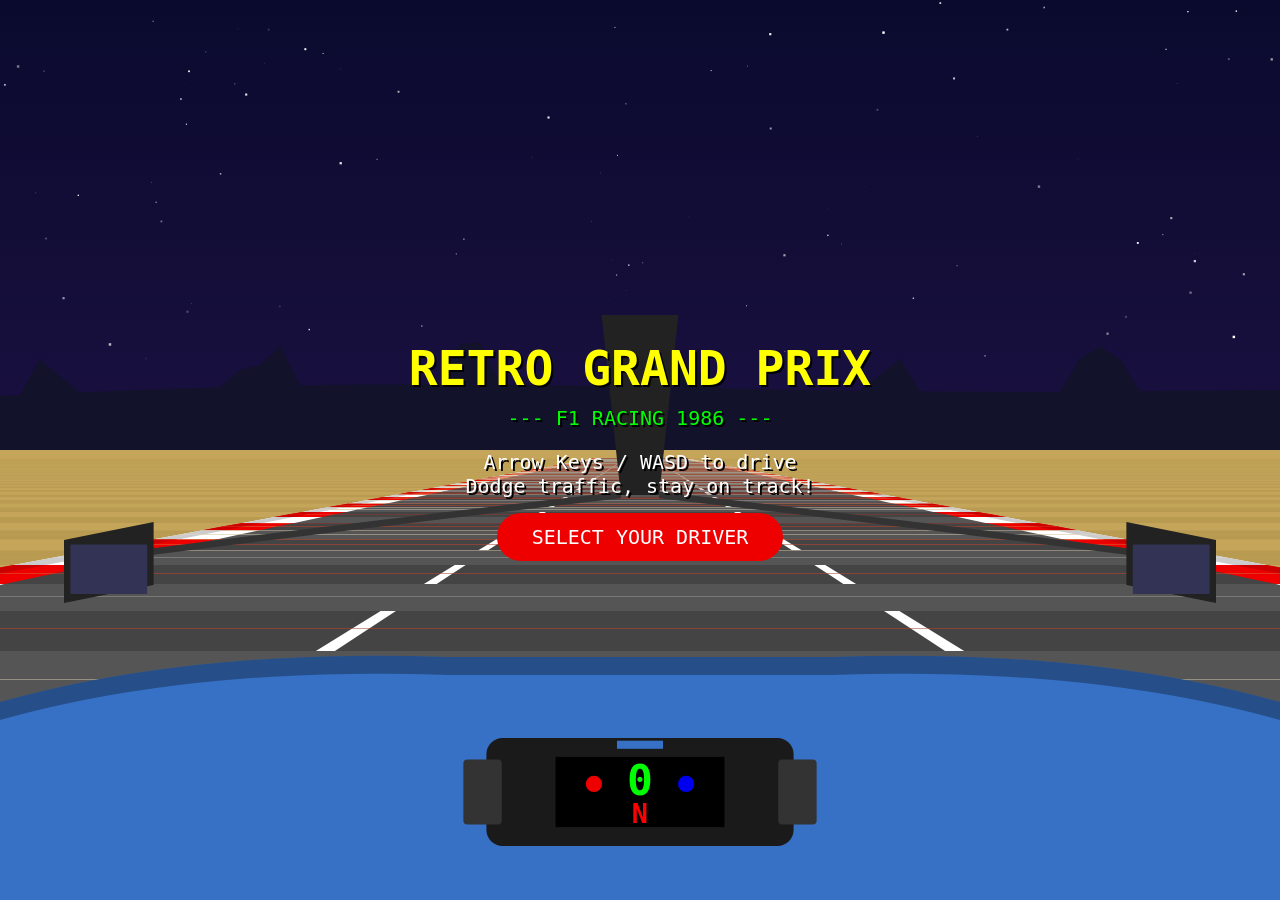
==== commit f917f39e: "add README.md" ====
--- a/index.html
+++ b/index.html
@@ -1,1929 +1,2260 @@
-<!DOCTYPE html>
+<!doctype html>
 <html lang="en">
-<head>
-<meta charset="UTF-8">
-<meta name="viewport" content="width=device-width, initial-scale=1.0">
-<title>Retro Grand Prix</title>
-<style>
-  * { margin: 0; padding: 0; box-sizing: border-box; }
-  body {
-    background: #000;
-    display: flex;
-    justify-content: center;
-    align-items: center;
-    height: 100vh;
-    overflow: hidden;
-    font-family: monospace;
-  }
-  canvas { display: block; image-rendering: pixelated; }
-  #ui {
-    position: absolute;
-    top: 0; left: 0; right: 0; bottom: 0;
-    pointer-events: none;
-    display: flex;
-    justify-content: center;
-    align-items: center;
-  }
-  #overlay {
-    color: #fff;
-    text-align: center;
-    font-size: 20px;
-    pointer-events: auto;
-    text-shadow: 2px 2px #000;
-  }
-  #overlay h1 { font-size: 48px; color: #ff0; margin-bottom: 10px; }
-  #overlay .sub { color: #0f0; margin-bottom: 20px; }
-  #overlay .start-btn {
-    background: #e00;
-    color: #fff;
-    border: none;
-    padding: 12px 35px;
-    border-radius: 999px;
-    font-size: 20px;
-    font-family: monospace;
-    cursor: pointer;
-    margin-top: 15px;
-  }
-  #overlay .start-btn:hover { background: #f22; }
-  #qualiHud {
-    position: absolute;
-    top: 10px; left: 50%;
-    transform: translateX(-50%);
-    font-family: monospace;
-    font-size: 16px;
-    color: #fff;
-    background: rgba(0,0,0,0.7);
-    padding: 8px 20px;
-    border-radius: 8px;
-    display: none;
-    text-align: center;
-    pointer-events: none;
-  }
-  #qualiHud .quali-label { color: #f0f; font-weight: bold; }
-  #qualiHud .quali-time { color: #0f0; font-size: 28px; font-weight: bold; }
-  .quali-grid {
-    display: grid;
-    grid-template-columns: 40px 12px 1fr 80px;
-    gap: 2px 8px;
-    font-size: 13px;
-    text-align: left;
-    max-height: 55vh;
-    overflow-y: auto;
-    margin: 10px 0;
-  }
-  .quali-grid .qg-pos { text-align: right; color: #aaa; }
-  .quali-grid .qg-color { width: 12px; height: 12px; border-radius: 50%; align-self: center; }
-  .quali-grid .qg-name { color: #fff; }
-  .quali-grid .qg-time { color: #0f0; font-family: monospace; }
-  .quali-grid .qg-player .qg-name { color: #ff0; font-weight: bold; }
-  .quali-grid .qg-player .qg-time { color: #ff0; }
-  #pitOverlay {
-    position: absolute;
-    top: 0; left: 0; right: 0; bottom: 0;
-    background: rgba(0,0,0,0.85);
-    display: none;
-    justify-content: center;
-    align-items: center;
-    z-index: 10;
-  }
-  #pitMenu {
-    text-align: center;
-    color: #fff;
-    font-family: monospace;
-  }
-  #pitMenu h2 { font-size: 32px; color: #ff0; margin-bottom: 15px; }
-  .pit-section { margin: 12px 0; }
-  .pit-section label { font-size: 14px; color: #aaa; display: block; margin-bottom: 6px; }
-  .tire-options, .fuel-options { display: flex; gap: 10px; justify-content: center; }
-  .tire-btn, .fuel-btn {
-    padding: 10px 18px;
-    border: 2px solid #555;
-    background: rgba(255,255,255,0.08);
-    color: #fff;
-    font-family: monospace;
-    font-size: 14px;
-    cursor: pointer;
-    border-radius: 8px;
-    min-width: 80px;
-  }
-  .tire-btn:hover, .fuel-btn:hover { border-color: #aaa; }
-  .tire-btn.selected, .fuel-btn.selected { border-color: #ff0; background: rgba(255,255,0,0.15); }
-  .tire-btn .tire-dot { display: inline-block; width: 10px; height: 10px; border-radius: 50%; margin-right: 6px; vertical-align: middle; }
-  #pitConfirm {
-    margin-top: 18px;
-    background: #0a0;
-    color: #fff;
-    border: none;
-    padding: 12px 35px;
-    border-radius: 999px;
-    font-size: 18px;
-    font-family: monospace;
-    cursor: pointer;
-  }
-  #pitConfirm:hover { background: #0c0; }
-  #tireHud, #fuelHud {
-    position: absolute;
-    left: 10px;
-    font-family: monospace;
-    font-size: 12px;
-    color: #fff;
-    background: rgba(0,0,0,0.7);
-    padding: 6px 10px;
-    border-radius: 0 8px 8px 0;
-    display: none;
-  }
-  #tireHud { top: 50px; }
-  #fuelHud { top: 85px; }
-  #pitHint {
-    position: absolute;
-    bottom: 100px;
-    left: 50%;
-    transform: translateX(-50%);
-    font-family: monospace;
-    font-size: 16px;
-    color: #ff0;
-    background: rgba(0,0,0,0.7);
-    padding: 8px 20px;
-    border-radius: 999px;
-    display: none;
-    pointer-events: none;
-  }
-  .team-grid {
-    display: grid;
-    grid-template-columns: 1fr 1fr;
-    gap: 8px;
-    margin: 15px 0;
-    max-width: 520px;
-    max-height: 60vh;
-    overflow-y: auto;
-  }
-  .team-card {
-    background: rgba(255,255,255,0.08);
-    border: 2px solid rgba(255,255,255,0.2);
-    border-radius: 12px;
-    padding: 12px;
-    cursor: pointer;
-    text-align: left;
-    font-family: monospace;
-    color: #fff;
-    transition: border-color 0.15s;
-  }
-  .team-card:hover { border-color: rgba(255,255,255,0.6); }
-  .team-card.selected { border-color: #ff0; background: rgba(255,255,0,0.1); }
-  .team-name { font-size: 16px; font-weight: bold; margin-bottom: 6px; }
-  .team-color-bar { height: 4px; margin-bottom: 8px; border-radius: 2px; }
-  .team-stats { font-size: 11px; color: #aaa; line-height: 1.6; }
-  .team-stats .bar-bg { display: inline-block; width: 80px; height: 8px; background: #333; vertical-align: middle; margin-left: 4px; }
-  .team-stats .bar-fill { display: block; height: 100%; }
-
-  #leaderboard {
-    position: absolute;
-    top: 45px; right: 0;
-    background: rgba(0,0,0,0.7);
-    padding: 8px 12px 8px 14px;
-    font-family: monospace;
-    font-size: 11px;
-    color: #fff;
-    pointer-events: none;
-    border: 1px solid rgba(255,255,255,0.2);
-    border-right: none;
-    border-radius: 10px 0 0 10px;
-    display: none;
-    min-width: 170px;
-  }
-  #leaderboard .lb-title {
-    font-size: 13px;
-    font-weight: bold;
-    color: #ff0;
-    margin-bottom: 4px;
-    border-bottom: 1px solid rgba(255,255,255,0.2);
-    padding-bottom: 3px;
-  }
-  #leaderboard .lb-row {
-    display: flex;
-    justify-content: space-between;
-    padding: 1px 0;
-    line-height: 1.5;
-  }
-  #leaderboard .lb-row.player {
-    color: #ff0;
-    font-weight: bold;
-  }
-  .lb-pos { width: 22px; text-align: right; margin-right: 6px; }
-  .lb-color { display: inline-block; width: 8px; height: 8px; margin-right: 5px; vertical-align: middle; }
-  .lb-name { flex: 1; overflow: hidden; white-space: nowrap; }
-
-  #touch-controls {
-    position: absolute;
-    bottom: 30px;
-    left: 0; right: 0;
-    display: none;
-    justify-content: space-between;
-    padding: 0 20px;
-    pointer-events: none;
-  }
-  .touch-btn {
-    width: 80px; height: 80px;
-    background: rgba(255,255,255,0.15);
-    border: 2px solid rgba(255,255,255,0.3);
-    border-radius: 50%;
-    color: #fff;
-    font-size: 32px;
-    font-family: monospace;
-    display: flex;
-    align-items: center;
-    justify-content: center;
-    pointer-events: auto;
-    user-select: none;
-    -webkit-user-select: none;
-  }
-  .touch-btn:active { background: rgba(255,255,255,0.35); }
-
-  @media (pointer: coarse) {
-    #touch-controls { display: flex; }
-  }
-</style>
-</head>
-<body>
-<canvas id="game"></canvas>
-<div id="leaderboard"></div>
-<div id="ui">
-  <div id="overlay">
-    <h1>RETRO GRAND PRIX</h1>
-    <div class="sub">--- F1 RACING 1986 ---</div>
-    <div id="menuScreen">
-      <div>Arrow Keys / WASD to drive</div>
-      <div>Dodge traffic, stay on track!</div>
-      <button class="start-btn" id="startBtn">SELECT YOUR DRIVER</button>
-    </div>
-    <div id="teamScreen" style="display:none;">
-      <div style="margin-bottom:10px; color:#aaa;">CHOOSE YOUR DRIVER</div>
-      <div class="team-grid" id="teamGrid"></div>
-      <button class="start-btn" id="raceBtn" style="display:none;">QUALIFYING</button>
-    </div>
-    <div id="setupScreen" style="display:none;">
-      <div style="margin-bottom:10px; color:#aaa;">RACE SETUP</div>
-      <div class="pit-section">
-        <label>STARTING TYRE</label>
-        <div class="tire-options">
-          <button class="tire-btn setup-tire" data-tire="soft"><span class="tire-dot" style="background:#e00;"></span>SOFT</button>
-          <button class="tire-btn setup-tire selected" data-tire="medium"><span class="tire-dot" style="background:#ff0;"></span>MEDIUM</button>
-          <button class="tire-btn setup-tire" data-tire="hard"><span class="tire-dot" style="background:#fff;"></span>HARD</button>
+  <head>
+    <meta charset="UTF-8" />
+    <meta name="viewport" content="width=device-width, initial-scale=1.0" />
+    <title>Retro Grand Prix</title>
+    <style>
+      * {
+        margin: 0;
+        padding: 0;
+        box-sizing: border-box;
+      }
+      body {
+        background: #000;
+        display: flex;
+        justify-content: center;
+        align-items: center;
+        height: 100vh;
+        overflow: hidden;
+        font-family: monospace;
+      }
+      canvas {
+        display: block;
+        image-rendering: pixelated;
+      }
+      #ui {
+        position: absolute;
+        top: 0;
+        left: 0;
+        right: 0;
+        bottom: 0;
+        pointer-events: none;
+        display: flex;
+        justify-content: center;
+        align-items: center;
+      }
+      #overlay {
+        color: #fff;
+        text-align: center;
+        font-size: 20px;
+        pointer-events: auto;
+        text-shadow: 2px 2px #000;
+      }
+      #overlay h1 {
+        font-size: 48px;
+        color: #ff0;
+        margin-bottom: 10px;
+      }
+      #overlay .sub {
+        color: #0f0;
+        margin-bottom: 20px;
+      }
+      #overlay .start-btn {
+        background: #e00;
+        color: #fff;
+        border: none;
+        padding: 12px 35px;
+        border-radius: 999px;
+        font-size: 20px;
+        font-family: monospace;
+        cursor: pointer;
+        margin-top: 15px;
+      }
+      #overlay .start-btn:hover {
+        background: #f22;
+      }
+      #qualiHud {
+        position: absolute;
+        top: 10px;
+        left: 50%;
+        transform: translateX(-50%);
+        font-family: monospace;
+        font-size: 16px;
+        color: #fff;
+        background: rgba(0, 0, 0, 0.7);
+        padding: 8px 20px;
+        border-radius: 8px;
+        display: none;
+        text-align: center;
+        pointer-events: none;
+      }
+      #qualiHud .quali-label {
+        color: #f0f;
+        font-weight: bold;
+      }
+      #qualiHud .quali-time {
+        color: #0f0;
+        font-size: 28px;
+        font-weight: bold;
+      }
+      .quali-grid {
+        display: grid;
+        grid-template-columns: 40px 12px 1fr 80px;
+        gap: 2px 8px;
+        font-size: 13px;
+        text-align: left;
+        max-height: 55vh;
+        overflow-y: auto;
+        margin: 10px 0;
+      }
+      .quali-grid .qg-pos {
+        text-align: right;
+        color: #aaa;
+      }
+      .quali-grid .qg-color {
+        width: 12px;
+        height: 12px;
+        border-radius: 50%;
+        align-self: center;
+      }
+      .quali-grid .qg-name {
+        color: #fff;
+      }
+      .quali-grid .qg-time {
+        color: #0f0;
+        font-family: monospace;
+      }
+      .quali-grid .qg-player .qg-name {
+        color: #ff0;
+        font-weight: bold;
+      }
+      .quali-grid .qg-player .qg-time {
+        color: #ff0;
+      }
+      #pitOverlay {
+        position: absolute;
+        top: 0;
+        left: 0;
+        right: 0;
+        bottom: 0;
+        background: rgba(0, 0, 0, 0.85);
+        display: none;
+        justify-content: center;
+        align-items: center;
+        z-index: 10;
+      }
+      #pitMenu {
+        text-align: center;
+        color: #fff;
+        font-family: monospace;
+      }
+      #pitMenu h2 {
+        font-size: 32px;
+        color: #ff0;
+        margin-bottom: 15px;
+      }
+      .pit-section {
+        margin: 12px 0;
+      }
+      .pit-section label {
+        font-size: 14px;
+        color: #aaa;
+        display: block;
+        margin-bottom: 6px;
+      }
+      .tire-options,
+      .fuel-options {
+        display: flex;
+        gap: 10px;
+        justify-content: center;
+      }
+      .tire-btn,
+      .fuel-btn {
+        padding: 10px 18px;
+        border: 2px solid #555;
+        background: rgba(255, 255, 255, 0.08);
+        color: #fff;
+        font-family: monospace;
+        font-size: 14px;
+        cursor: pointer;
+        border-radius: 8px;
+        min-width: 80px;
+      }
+      .tire-btn:hover,
+      .fuel-btn:hover {
+        border-color: #aaa;
+      }
+      .tire-btn.selected,
+      .fuel-btn.selected {
+        border-color: #ff0;
+        background: rgba(255, 255, 0, 0.15);
+      }
+      .tire-btn .tire-dot {
+        display: inline-block;
+        width: 10px;
+        height: 10px;
+        border-radius: 50%;
+        margin-right: 6px;
+        vertical-align: middle;
+      }
+      #pitConfirm {
+        margin-top: 18px;
+        background: #0a0;
+        color: #fff;
+        border: none;
+        padding: 12px 35px;
+        border-radius: 999px;
+        font-size: 18px;
+        font-family: monospace;
+        cursor: pointer;
+      }
+      #pitConfirm:hover {
+        background: #0c0;
+      }
+      #tireHud,
+      #fuelHud {
+        position: absolute;
+        left: 10px;
+        font-family: monospace;
+        font-size: 12px;
+        color: #fff;
+        background: rgba(0, 0, 0, 0.7);
+        padding: 6px 10px;
+        border-radius: 0 8px 8px 0;
+        display: none;
+      }
+      #tireHud {
+        top: 50px;
+      }
+      #fuelHud {
+        top: 85px;
+      }
+      #pitHint {
+        position: absolute;
+        bottom: 100px;
+        left: 50%;
+        transform: translateX(-50%);
+        font-family: monospace;
+        font-size: 16px;
+        color: #ff0;
+        background: rgba(0, 0, 0, 0.7);
+        padding: 8px 20px;
+        border-radius: 999px;
+        display: none;
+        pointer-events: none;
+      }
+      .team-grid {
+        display: grid;
+        grid-template-columns: 1fr 1fr;
+        gap: 8px;
+        margin: 15px 0;
+        max-width: 520px;
+        max-height: 60vh;
+        overflow-y: auto;
+      }
+      .team-card {
+        background: rgba(255, 255, 255, 0.08);
+        border: 2px solid rgba(255, 255, 255, 0.2);
+        border-radius: 12px;
+        padding: 12px;
+        cursor: pointer;
+        text-align: left;
+        font-family: monospace;
+        color: #fff;
+        transition: border-color 0.15s;
+      }
+      .team-card:hover {
+        border-color: rgba(255, 255, 255, 0.6);
+      }
+      .team-card.selected {
+        border-color: #ff0;
+        background: rgba(255, 255, 0, 0.1);
+      }
+      .team-name {
+        font-size: 16px;
+        font-weight: bold;
+        margin-bottom: 6px;
+      }
+      .team-color-bar {
+        height: 4px;
+        margin-bottom: 8px;
+        border-radius: 2px;
+      }
+      .team-stats {
+        font-size: 11px;
+        color: #aaa;
+        line-height: 1.6;
+      }
+      .team-stats .bar-bg {
+        display: inline-block;
+        width: 80px;
+        height: 8px;
+        background: #333;
+        vertical-align: middle;
+        margin-left: 4px;
+      }
+      .team-stats .bar-fill {
+        display: block;
+        height: 100%;
+      }
+
+      #leaderboard {
+        position: absolute;
+        top: 45px;
+        right: 0;
+        background: rgba(0, 0, 0, 0.7);
+        padding: 8px 12px 8px 14px;
+        font-family: monospace;
+        font-size: 11px;
+        color: #fff;
+        pointer-events: none;
+        border: 1px solid rgba(255, 255, 255, 0.2);
+        border-right: none;
+        border-radius: 10px 0 0 10px;
+        display: none;
+        min-width: 170px;
+      }
+      #leaderboard .lb-title {
+        font-size: 13px;
+        font-weight: bold;
+        color: #ff0;
+        margin-bottom: 4px;
+        border-bottom: 1px solid rgba(255, 255, 255, 0.2);
+        padding-bottom: 3px;
+      }
+      #leaderboard .lb-row {
+        display: flex;
+        justify-content: space-between;
+        padding: 1px 0;
+        line-height: 1.5;
+      }
+      #leaderboard .lb-row.player {
+        color: #ff0;
+        font-weight: bold;
+      }
+      .lb-pos {
+        width: 22px;
+        text-align: right;
+        margin-right: 6px;
+      }
+      .lb-color {
+        display: inline-block;
+        width: 8px;
+        height: 8px;
+        margin-right: 5px;
+        vertical-align: middle;
+      }
+      .lb-name {
+        flex: 1;
+        overflow: hidden;
+        white-space: nowrap;
+      }
+
+      #touch-controls {
+        position: absolute;
+        bottom: 30px;
+        left: 0;
+        right: 0;
+        display: none;
+        justify-content: space-between;
+        padding: 0 20px;
+        pointer-events: none;
+      }
+      .touch-btn {
+        width: 80px;
+        height: 80px;
+        background: rgba(255, 255, 255, 0.15);
+        border: 2px solid rgba(255, 255, 255, 0.3);
+        border-radius: 50%;
+        color: #fff;
+        font-size: 32px;
+        font-family: monospace;
+        display: flex;
+        align-items: center;
+        justify-content: center;
+        pointer-events: auto;
+        user-select: none;
+        -webkit-user-select: none;
+      }
+      .touch-btn:active {
+        background: rgba(255, 255, 255, 0.35);
+      }
+
+      @media (pointer: coarse) {
+        #touch-controls {
+          display: flex;
+        }
+      }
+    </style>
+  </head>
+  <body>
+    <canvas id="game"></canvas>
+    <div id="leaderboard"></div>
+    <div id="ui">
+      <div id="overlay">
+        <h1>RETRO GRAND PRIX</h1>
+        <div class="sub">--- F1 RACING 1986 ---</div>
+        <div id="menuScreen">
+          <div>Arrow Keys / WASD to drive</div>
+          <div>Dodge traffic, stay on track!</div>
+          <button class="start-btn" id="startBtn">SELECT YOUR DRIVER</button>
         </div>
-      </div>
-      <div class="pit-section">
-        <label>STARTING FUEL</label>
-        <div class="fuel-options">
-          <button class="fuel-btn setup-fuel" data-fuel="low">LOW</button>
-          <button class="fuel-btn setup-fuel" data-fuel="medium">MEDIUM</button>
-          <button class="fuel-btn setup-fuel selected" data-fuel="full">FULL</button>
+        <div id="teamScreen" style="display: none">
+          <div style="margin-bottom: 10px; color: #aaa">CHOOSE YOUR DRIVER</div>
+          <div class="team-grid" id="teamGrid"></div>
+          <button class="start-btn" id="raceBtn" style="display: none">
+            QUALIFYING
+          </button>
         </div>
-      </div>
-      <button class="start-btn" id="goBtn">START RACE</button>
-    </div>
-    <div id="qualiResultScreen" style="display:none;">
-    </div>
-  </div>
-</div>
-<div id="qualiHud">
-  <div class="quali-label">QUALIFYING LAP</div>
-  <div class="quali-time" id="qualiTimer">0:00.000</div>
-</div>
-<div id="tireHud"></div>
-<div id="fuelHud"></div>
-<div id="pitHint">PIT LANE: Steer LEFT to enter</div>
-<div id="pitOverlay">
-  <div id="pitMenu">
-    <h2>PIT STOP</h2>
-    <div class="pit-section">
-      <label>TYRE COMPOUND</label>
-      <div class="tire-options">
-        <button class="tire-btn" data-tire="soft"><span class="tire-dot" style="background:#e00;"></span>SOFT</button>
-        <button class="tire-btn" data-tire="medium"><span class="tire-dot" style="background:#ff0;"></span>MEDIUM</button>
-        <button class="tire-btn" data-tire="hard"><span class="tire-dot" style="background:#fff;"></span>HARD</button>
+        <div id="setupScreen" style="display: none">
+          <div style="margin-bottom: 10px; color: #aaa">RACE SETUP</div>
+          <div class="pit-section">
+            <label>STARTING TYRE</label>
+            <div class="tire-options">
+              <button class="tire-btn setup-tire" data-tire="soft">
+                <span class="tire-dot" style="background: #e00"></span>SOFT
+              </button>
+              <button class="tire-btn setup-tire selected" data-tire="medium">
+                <span class="tire-dot" style="background: #ff0"></span>MEDIUM
+              </button>
+              <button class="tire-btn setup-tire" data-tire="hard">
+                <span class="tire-dot" style="background: #fff"></span>HARD
+              </button>
+            </div>
+          </div>
+          <div class="pit-section">
+            <label>STARTING FUEL</label>
+            <div class="fuel-options">
+              <button class="fuel-btn setup-fuel" data-fuel="low">LOW</button>
+              <button class="fuel-btn setup-fuel" data-fuel="medium">
+                MEDIUM
+              </button>
+              <button class="fuel-btn setup-fuel selected" data-fuel="full">
+                FULL
+              </button>
+            </div>
+          </div>
+          <button class="start-btn" id="goBtn">START RACE</button>
+        </div>
+        <div id="qualiResultScreen" style="display: none"></div>
       </div>
     </div>
-    <div class="pit-section">
-      <label>FUEL LOAD</label>
-      <div class="fuel-options">
-        <button class="fuel-btn" data-fuel="low">LOW</button>
-        <button class="fuel-btn" data-fuel="medium">MEDIUM</button>
-        <button class="fuel-btn" data-fuel="full">FULL</button>
+    <div id="qualiHud">
+      <div class="quali-label">QUALIFYING LAP</div>
+      <div class="quali-time" id="qualiTimer">0:00.000</div>
+    </div>
+    <div id="tireHud"></div>
+    <div id="fuelHud"></div>
+    <div id="pitHint">PIT LANE: Steer LEFT to enter</div>
+    <div id="pitOverlay">
+      <div id="pitMenu">
+        <h2>PIT STOP</h2>
+        <div class="pit-section">
+          <label>TYRE COMPOUND</label>
+          <div class="tire-options">
+            <button class="tire-btn" data-tire="soft">
+              <span class="tire-dot" style="background: #e00"></span>SOFT
+            </button>
+            <button class="tire-btn" data-tire="medium">
+              <span class="tire-dot" style="background: #ff0"></span>MEDIUM
+            </button>
+            <button class="tire-btn" data-tire="hard">
+              <span class="tire-dot" style="background: #fff"></span>HARD
+            </button>
+          </div>
+        </div>
+        <div class="pit-section">
+          <label>FUEL LOAD</label>
+          <div class="fuel-options">
+            <button class="fuel-btn" data-fuel="low">LOW</button>
+            <button class="fuel-btn" data-fuel="medium">MEDIUM</button>
+            <button class="fuel-btn" data-fuel="full">FULL</button>
+          </div>
+        </div>
+        <button id="pitConfirm">GO GO GO!</button>
       </div>
     </div>
-    <button id="pitConfirm">GO GO GO!</button>
-  </div>
-</div>
-<div id="touch-controls">
-  <div class="touch-btn" id="btnLeft">&lt;</div>
-  <div class="touch-btn" id="btnRight">&gt;</div>
-</div>
-
-<script>
-const canvas = document.getElementById('game');
-const ctx = canvas.getContext('2d');
-const overlay = document.getElementById('overlay');
-const startBtn = document.getElementById('startBtn');
-
-let W, H;
-function resize() {
-  W = canvas.width = window.innerWidth;
-  H = canvas.height = window.innerHeight;
-}
-resize();
-window.addEventListener('resize', resize);
-
-// Game constants
-const ROAD_WIDTH = 2000;
-const SEG_LENGTH = 200;
-const TOTAL_SEGMENTS = 1600;
-const CAMERA_DEPTH = 1 / Math.tan((80 / 2) * Math.PI / 180);
-const DRAW_DISTANCE = 200;
-const LAP_LENGTH = TOTAL_SEGMENTS * SEG_LENGTH;
-const TOTAL_LAPS = 3;
-
-// Colors - Abu Dhabi twilight desert
-const COL_SKY1 = '#0a0a2e';
-const COL_SKY2 = '#1a1040';
-const COL_GRASS1 = '#c4a55a';
-const COL_GRASS2 = '#b89a50';
-const COL_ROAD1 = '#444';
-const COL_ROAD2 = '#555';
-const COL_RUMBLE1 = '#e00';
-const COL_RUMBLE2 = '#fff';
-const COL_LANE = '#fff';
-
-// Build track segments
-const segments = [];
-function buildTrack() {
-  segments.length = 0;
-  for (let i = 0; i < TOTAL_SEGMENTS; i++) {
-    let curve = 0;
-    let hill = 0;
-
-    // ============================================
-    // YAS MARINA CIRCUIT, ABU DHABI (post-2021)
-    // 5.281 km, 16 turns, anti-clockwise
-    // 1600 segments = 5281m, ~3.3m per segment
-    // ============================================
-
-    // --- PIT STRAIGHT (seg 0-300) ~1km, flat out ---
-
-    // --- T1: Heavy braking left (tight, 90°) ---
-    if (i > 300 && i < 340) curve = -3.5;
-
-    // --- T2: Quick right (short, opens up) ---
-    if (i > 345 && i < 370) curve = 2;
-
-    // --- T3: Medium left ---
-    if (i > 375 && i < 410) curve = -2;
-
-    // --- Short straight (seg 410-470) ---
-
-    // --- T4: Right-hander (medium speed) ---
-    if (i > 470 && i < 500) curve = 2;
-
-    // --- T5: Left-right chicane (tight, 2nd gear) ---
-    if (i > 510 && i < 535) curve = -2.5;
-    if (i > 535 && i < 555) curve = 2;
-
-    // --- T6: LEFT HAIRPIN (slowest point, ~80km/h) ---
-    if (i > 565 && i < 610) curve = -4;
-
-    // --- T7: Right kink on exit ---
-    if (i > 620 && i < 645) curve = 1.5;
-
-    // --- T8-9: Long sweeping left (under the W Hotel) ---
-    if (i > 650 && i < 720) curve = -2;
-
-    // --- BACK STRAIGHT (seg 720-1070) ~1.2km, DRS zone, top speed ---
-
-    // --- T10-11: Fast left-right S-curves (2021 redesign, high speed) ---
-    if (i > 1070 && i < 1105) curve = -2;
-    if (i > 1105 && i < 1140) curve = 2;
-
-    // --- Short straight (seg 1140-1200) ---
-
-    // --- T12-13: Left-right chicane (medium speed, marina section) ---
-    if (i > 1200 && i < 1235) curve = -2.5;
-    if (i > 1240 && i < 1270) curve = 2;
-
-    // --- T14: Left-hander (medium, 4th gear) ---
-    if (i > 1285 && i < 1320) curve = -2;
-
-    // --- Short straight (seg 1320-1380) ---
-
-    // --- T15: Right (medium) ---
-    if (i > 1380 && i < 1410) curve = 2;
-
-    // --- T16: Final left onto pit straight ---
-    if (i > 1420 && i < 1470) curve = -2.5;
-
-    // --- Final approach to pit straight (seg 1470-1600) ---
-
-    // Abu Dhabi is essentially flat - negligible elevation
-    hill = 0;
-
-    segments.push({
-      index: i,
-      p1: { world: { z: i * SEG_LENGTH, y: hill }, screen: {} },
-      p2: { world: { z: (i + 1) * SEG_LENGTH, y: hill }, screen: {} },
-      curve: curve,
-      color: {
-        road: i % 4 < 2 ? COL_ROAD1 : COL_ROAD2,
-        grass: i % 4 < 2 ? COL_GRASS1 : COL_GRASS2,
-        rumble: i % 4 < 2 ? COL_RUMBLE1 : COL_RUMBLE2,
-      },
-      cars: [],
-    });
-  }
-
-  // Smooth hills
-  for (let i = 1; i < TOTAL_SEGMENTS; i++) {
-    segments[i].p1.world.y = segments[i - 1].p2.world.y;
-  }
-}
-
-// AI Cars - the 21 other drivers
-const AI_CARS = [];
-
-function spawnAICars(gridOrder) {
-  AI_CARS.length = 0;
-  // gridOrder is an array of TEAMS indices in qualifying order
-  // Find player's grid position
-  const order = gridOrder || TEAMS.map((_, i) => i);
-  let gridPos = 0;
-  const playerGridPos = order.indexOf(selectedTeam);
-
-  order.forEach((teamIdx, pos) => {
-    if (teamIdx === selectedTeam) return; // skip player
-    const driver = TEAMS[teamIdx];
-    // Adjust grid position: if AI is behind player, shift up
-    const actualPos = pos > playerGridPos ? pos : pos;
-    const row = Math.floor(actualPos / 2);
-    const col = actualPos % 2;
-    const startZ = -(row * SEG_LENGTH * 1.5) - (col * SEG_LENGTH * 0.5);
-    AI_CARS.push({
-      offset: col === 0 ? -0.35 : 0.35,
-      z: startZ,
-      speed: (driver.maxSpeed * 0.28) + Math.random() * (driver.maxSpeed * 0.18),
-      color: driver.color,
-      name: driver.name,
-    });
-  });
-
-  // Place player at their grid position
-  const pRow = Math.floor(playerGridPos / 2);
-  const pCol = playerGridPos % 2;
-  player.z = -(pRow * SEG_LENGTH * 1.5) - (pCol * SEG_LENGTH * 0.5);
-  player.x = pCol === 0 ? -0.35 : 0.35;
-
-  // Shift everyone forward so nobody has negative z (breaks rendering)
-  const minZ = Math.min(player.z, ...AI_CARS.map(c => c.z));
-  if (minZ < 0) {
-    const shift = -minZ + SEG_LENGTH;
-    player.z += shift;
-    player.lastLapZ += shift;
-    AI_CARS.forEach(c => c.z += shift);
-  }
-}
-
-// F1 Teams
-const TEAMS = [
-  { name: 'MAX VERSTAPPEN',      color: '#3671C6', accent: '#6699dd', maxSpeed: 220, accel: 5.3, turnSpeed: 0.40, team: 'Red Bull Racing' },
-  { name: 'ISACK HADJAR',        color: '#3671C6', accent: '#6699dd', maxSpeed: 213, accel: 5.4, turnSpeed: 0.42, team: 'Red Bull Racing' },
-  { name: 'CHARLES LECLERC',     color: '#E8002D', accent: '#ff3333', maxSpeed: 218, accel: 5.0, turnSpeed: 0.38, team: 'Ferrari' },
-  { name: 'LEWIS HAMILTON',      color: '#E8002D', accent: '#ff3333', maxSpeed: 217, accel: 5.2, turnSpeed: 0.40, team: 'Ferrari' },
-  { name: 'LANDO NORRIS',        color: '#FF8000', accent: '#ffaa33', maxSpeed: 216, accel: 5.5, turnSpeed: 0.45, team: 'McLaren' },
-  { name: 'OSCAR PIASTRI',       color: '#FF8000', accent: '#ffaa33', maxSpeed: 214, accel: 5.4, turnSpeed: 0.44, team: 'McLaren' },
-  { name: 'GEORGE RUSSELL',      color: '#27F4D2', accent: '#33ffe0', maxSpeed: 215, accel: 5.3, turnSpeed: 0.43, team: 'Mercedes' },
-  { name: 'KIMI ANTONELLI',      color: '#27F4D2', accent: '#33ffe0', maxSpeed: 212, accel: 5.5, turnSpeed: 0.44, team: 'Mercedes' },
-  { name: 'FERNANDO ALONSO',     color: '#229971', accent: '#00a878', maxSpeed: 210, accel: 4.8, turnSpeed: 0.41, team: 'Aston Martin' },
-  { name: 'LANCE STROLL',        color: '#229971', accent: '#00a878', maxSpeed: 206, accel: 4.9, turnSpeed: 0.40, team: 'Aston Martin' },
-  { name: 'PIERRE GASLY',        color: '#FF87BC', accent: '#ffaacc', maxSpeed: 204, accel: 5.4, turnSpeed: 0.43, team: 'Alpine' },
-  { name: 'FRANCO COLAPINTO',    color: '#FF87BC', accent: '#ffaacc', maxSpeed: 202, accel: 5.5, turnSpeed: 0.44, team: 'Alpine' },
-  { name: 'ALEXANDER ALBON',     color: '#64C4FF', accent: '#88ddff', maxSpeed: 200, accel: 5.8, turnSpeed: 0.46, team: 'Williams' },
-  { name: 'CARLOS SAINZ JR',     color: '#64C4FF', accent: '#88ddff', maxSpeed: 208, accel: 5.3, turnSpeed: 0.42, team: 'Williams' },
-  { name: 'LIAM LAWSON',         color: '#6692FF', accent: '#88aaff', maxSpeed: 203, accel: 5.6, turnSpeed: 0.44, team: 'Racing Bulls' },
-  { name: 'ARVID LINDBLAD',      color: '#6692FF', accent: '#88aaff', maxSpeed: 198, accel: 5.7, turnSpeed: 0.45, team: 'Racing Bulls' },
-  { name: 'ESTEBAN OCON',        color: '#B6BABD', accent: '#d0d0d0', maxSpeed: 200, accel: 5.6, turnSpeed: 0.44, team: 'Haas F1' },
-  { name: 'OLIVER BEARMAN',      color: '#B6BABD', accent: '#d0d0d0', maxSpeed: 197, accel: 5.8, turnSpeed: 0.46, team: 'Haas F1' },
-  { name: 'NICO HULKENBERG',     color: '#2D826D', accent: '#44bb99', maxSpeed: 198, accel: 5.7, turnSpeed: 0.45, team: 'Audi' },
-  { name: 'GABRIEL BORTOLETO',   color: '#2D826D', accent: '#44bb99', maxSpeed: 195, accel: 5.9, turnSpeed: 0.47, team: 'Audi' },
-  { name: 'SERGIO PEREZ',        color: '#1E3D2B', accent: '#4a8866', maxSpeed: 205, accel: 5.2, turnSpeed: 0.41, team: 'Cadillac' },
-  { name: 'VALTTERI BOTTAS',     color: '#1E3D2B', accent: '#4a8866', maxSpeed: 202, accel: 5.4, turnSpeed: 0.43, team: 'Cadillac' },
-];
-let selectedTeam = 0;
-
-// Tire compounds
-const TIRES = {
-  soft:   { grip: 1.2, speedBonus: 10, wearRate: 0.035, color: '#e00', label: 'SOFT' },
-  medium: { grip: 1.0, speedBonus: 0,  wearRate: 0.018, color: '#ff0', label: 'MEDIUM' },
-  hard:   { grip: 0.85, speedBonus: -5, wearRate: 0.008, color: '#fff', label: 'HARD' },
-};
-const FUEL_LEVELS = {
-  low:    { weight: 0, capacity: 0.3, label: 'LOW' },
-  medium: { weight: -5, capacity: 0.6, label: 'MEDIUM' },
-  full:   { weight: -12, capacity: 1.0, label: 'FULL' },
-};
-
-// Player state
-let player = {};
-function resetPlayer() {
-  const team = TEAMS[selectedTeam];
-  player = {
-    x: 0,
-    z: 0,
-    speed: 0,
-    baseMaxSpeed: team.maxSpeed,
-    maxSpeed: team.maxSpeed,
-    baseAccel: team.accel,
-    accel: team.accel,
-    brake: 8,
-    decel: 3,
-    offRoadDecel: 6,
-    baseTurnSpeed: team.turnSpeed,
-    turnSpeed: team.turnSpeed,
-    steerSmooth: 0,
-    collisionCooldown: 0,
-    lap: 1,
-    lastLapZ: 0,
-    color: team.color,
-    // Tire state
-    tire: 'medium',
-    tireWear: 0, // 0 = fresh, 1 = dead
-    // Fuel state
-    fuel: 1.0, // 0 = empty, 1 = full
-    fuelLevel: 'full',
-    // Pit
-    inPitZone: false,
-    hasPitted: false,
-    pitCooldown: 0,
-  };
-  applyTireAndFuel();
-}
-
-function applyTireAndFuel() {
-  const t = TIRES[player.tire];
-  const wearFactor = 1 - player.tireWear * 0.5; // at 100% wear, lose 50% grip
-  player.turnSpeed = player.baseTurnSpeed * t.grip * wearFactor;
-  player.maxSpeed = player.baseMaxSpeed + t.speedBonus + (player.fuel > 0 ? FUEL_LEVELS[player.fuelLevel].weight * player.fuel : -20);
-  player.accel = player.baseAccel * (player.fuel > 0 ? 1 : 0.5);
-}
-
-// Input
-const keys = {};
-window.addEventListener('keydown', e => { keys[e.key.toLowerCase()] = true; e.preventDefault(); });
-window.addEventListener('keyup', e => { keys[e.key.toLowerCase()] = false; });
-
-// Touch controls
-const touchState = { left: false, right: false };
-const btnLeft = document.getElementById('btnLeft');
-const btnRight = document.getElementById('btnRight');
-
-btnLeft.addEventListener('touchstart', e => { e.preventDefault(); touchState.left = true; });
-btnLeft.addEventListener('touchend', e => { e.preventDefault(); touchState.left = false; });
-btnRight.addEventListener('touchstart', e => { e.preventDefault(); touchState.right = true; });
-btnRight.addEventListener('touchend', e => { e.preventDefault(); touchState.right = false; });
-
-// Game state
-let gameState = 'menu'; // menu, racing, gameover
-let gameOverReason = '';
-let countdownTimer = 0;
-let countdownNumber = 0;
-
-// Project a point (no horizontal offset - that's handled separately)
-function project(p, cameraY, cameraZ) {
-  const dz = p.world.z - cameraZ;
-  if (dz <= 0) { p.screen.scale = 0; return; }
-  p.screen.scale = CAMERA_DEPTH / dz;
-  p.screen.x = W / 2;
-  p.screen.y = H / 2 - (p.screen.scale * (p.world.y - cameraY) * H / 2);
-  p.screen.w = p.screen.scale * ROAD_WIDTH * W / 2;
-}
-
-// Draw a polygon
-function drawPoly(color, x1, y1, w1, x2, y2, w2) {
-  ctx.fillStyle = color;
-  ctx.beginPath();
-  ctx.moveTo(x1 - w1, y1);
-  ctx.lineTo(x1 + w1, y1);
-  ctx.lineTo(x2 + w2, y2);
-  ctx.lineTo(x2 - w2, y2);
-  ctx.closePath();
-  ctx.fill();
-}
-
-// Draw F1 car sprite (top-down rear view)
-function drawCar(x, y, scale, color, isPlayer) {
-  const w = 60 * scale * W / 640;
-  const h = 35 * scale * W / 640;
-
-  if (w < 1) return;
-
-  ctx.save();
-  ctx.translate(x, y);
-
-  // Shadow underneath
-  ctx.fillStyle = 'rgba(0,0,0,0.35)';
-  ctx.beginPath();
-  ctx.ellipse(0, h * 0.1, w * 1.2, h * 0.25, 0, 0, Math.PI * 2);
-  ctx.fill();
-
-  // Rear diffuser
-  ctx.fillStyle = '#1a1a1a';
-  ctx.fillRect(-w * 0.85, -h * 0.15, w * 1.7, h * 0.25);
-
-  // Rear wheels (wide, exposed)
-  ctx.fillStyle = '#111';
-  const wheelW = w * 0.3;
-  const wheelH = h * 0.9;
-  // Left rear wheel
-  ctx.fillRect(-w * 1.35, -h * 0.85, wheelW, wheelH);
-  ctx.fillStyle = '#333';
-  ctx.fillRect(-w * 1.35, -h * 0.45, wheelW, h * 0.08); // tire band
-  // Right rear wheel
-  ctx.fillStyle = '#111';
-  ctx.fillRect(w * 1.05, -h * 0.85, wheelW, wheelH);
-  ctx.fillStyle = '#333';
-  ctx.fillRect(w * 1.05, -h * 0.45, wheelW, h * 0.08);
-
-  // Rear suspension arms
-  ctx.fillStyle = '#444';
-  ctx.fillRect(-w * 1.05, -h * 0.5, w * 0.25, h * 0.08);
-  ctx.fillRect(w * 0.8, -h * 0.5, w * 0.25, h * 0.08);
-  ctx.fillRect(-w * 1.05, -h * 0.3, w * 0.25, h * 0.08);
-  ctx.fillRect(w * 0.8, -h * 0.3, w * 0.25, h * 0.08);
-
-  // Main body (tapered nose shape)
-  ctx.fillStyle = color;
-  ctx.beginPath();
-  ctx.moveTo(-w * 0.8, 0);
-  ctx.lineTo(-w * 0.85, -h * 0.4);
-  ctx.lineTo(-w * 0.7, -h * 1.2);
-  ctx.lineTo(-w * 0.35, -h * 1.8);
-  ctx.lineTo(w * 0.35, -h * 1.8);
-  ctx.lineTo(w * 0.7, -h * 1.2);
-  ctx.lineTo(w * 0.85, -h * 0.4);
-  ctx.lineTo(w * 0.8, 0);
-  ctx.closePath();
-  ctx.fill();
-
-  // Sidepods
-  ctx.fillStyle = color;
-  ctx.beginPath();
-  ctx.moveTo(-w * 0.85, -h * 0.4);
-  ctx.lineTo(-w * 1.0, -h * 0.6);
-  ctx.lineTo(-w * 0.9, -h * 1.0);
-  ctx.lineTo(-w * 0.7, -h * 1.0);
-  ctx.closePath();
-  ctx.fill();
-  ctx.beginPath();
-  ctx.moveTo(w * 0.85, -h * 0.4);
-  ctx.lineTo(w * 1.0, -h * 0.6);
-  ctx.lineTo(w * 0.9, -h * 1.0);
-  ctx.lineTo(w * 0.7, -h * 1.0);
-  ctx.closePath();
-  ctx.fill();
-
-  // Cockpit / halo
-  ctx.fillStyle = '#111';
-  ctx.beginPath();
-  ctx.ellipse(0, -h * 1.1, w * 0.28, h * 0.35, 0, 0, Math.PI * 2);
-  ctx.fill();
-
-  // Halo bar
-  ctx.strokeStyle = '#555';
-  ctx.lineWidth = Math.max(1, w * 0.06);
-  ctx.beginPath();
-  ctx.moveTo(-w * 0.25, -h * 1.3);
-  ctx.lineTo(0, -h * 1.55);
-  ctx.lineTo(w * 0.25, -h * 1.3);
-  ctx.stroke();
-
-  // Helmet
-  ctx.fillStyle = isPlayer ? '#ff0' : '#fff';
-  ctx.beginPath();
-  ctx.arc(0, -h * 1.15, w * 0.15, 0, Math.PI * 2);
-  ctx.fill();
-
-  // Rear wing (big, wide)
-  ctx.fillStyle = color;
-  ctx.fillRect(-w * 1.1, -h * 0.05, w * 2.2, h * 0.12);
-  // Wing endplates
-  ctx.fillStyle = '#222';
-  ctx.fillRect(-w * 1.15, -h * 0.15, w * 0.08, h * 0.35);
-  ctx.fillRect(w * 1.07, -h * 0.15, w * 0.08, h * 0.35);
-
-  // DRS flap
-  ctx.fillStyle = '#222';
-  ctx.fillRect(-w * 1.0, -h * 0.15, w * 2.0, h * 0.06);
-
-  // Front wheels (smaller, further up)
-  ctx.fillStyle = '#111';
-  const fwW = w * 0.22;
-  const fwH = h * 0.6;
-  ctx.fillRect(-w * 1.2, -h * 1.6, fwW, fwH);
-  ctx.fillRect(w * 0.98, -h * 1.6, fwW, fwH);
-
-  // Front wing tips
-  ctx.fillStyle = color;
-  ctx.fillRect(-w * 1.1, -h * 1.85, w * 2.2, h * 0.1);
-
-  // Nose cone
-  ctx.fillStyle = color;
-  ctx.beginPath();
-  ctx.moveTo(-w * 0.2, -h * 1.8);
-  ctx.lineTo(0, -h * 2.1);
-  ctx.lineTo(w * 0.2, -h * 1.8);
-  ctx.closePath();
-  ctx.fill();
-
-  // Rear light (red strip)
-  ctx.fillStyle = '#f00';
-  ctx.fillRect(-w * 0.3, h * 0.02, w * 0.6, h * 0.06);
-
-  ctx.restore();
-}
-
-// Draw Yas Marina Circuit scenery
-function drawScenery(seg, grassY1, grassY2, scale) {
-  const idx = seg.index;
-  const sf = scale * W / 640;
-
-  // Helper: draw a building
-  function bld(x, y, w, h, color, windows) {
-    if (w < 1) return;
-    ctx.fillStyle = color;
-    ctx.fillRect(x - w, y - h, w * 2, h);
-    if (windows && w > 3) {
-      const rows = Math.min(6, Math.floor(h / (sf * 8)));
-      const cols = Math.min(4, Math.floor(w / (sf * 5)));
-      for (let r = 0; r < rows; r++) {
-        for (let c = 0; c < cols; c++) {
-          ctx.fillStyle = (idx + r + c) % 3 === 0 ? '#ffee88' : '#ffe455';
-          const wx = x - w * 0.75 + c * (w * 1.5 / cols);
-          const wy = y - h * 0.92 + r * (h * 0.85 / rows);
-          ctx.fillRect(wx, wy, w * 0.8 / cols, h * 0.4 / rows);
-        }
-      }
-    }
-  }
-
-  // Helper: draw palm tree
-  function palm(x, y, h, w) {
-    if (w < 0.5) return;
-    ctx.fillStyle = '#7a5c1e';
-    ctx.fillRect(x - w * 0.15, y - h, w * 0.3, h);
-    ctx.strokeStyle = '#1e7a1e';
-    ctx.lineWidth = Math.max(1, w * 0.25);
-    for (let f = -3; f <= 3; f++) {
-      ctx.beginPath();
-      ctx.moveTo(x, y - h);
-      ctx.quadraticCurveTo(x + f * w * 1.2, y - h - w * 0.8, x + f * w * 2, y - h + w * 0.6);
-      ctx.stroke();
-    }
-  }
-
-  // ============================================================
-  // PIT STRAIGHT (seg 0-300): Pit wall, team garages, grandstand
-  // ============================================================
-  if (idx >= 0 && idx <= 300) {
-    // Pit wall (left side, low barrier)
-    if (idx % 8 === 0) {
-      const wx = seg.p1.screen.x - seg.p1.screen.w * 1.15;
-      const wh = 15 * sf;
-      const ww = 12 * sf;
-      if (ww > 0.5) {
-        ctx.fillStyle = '#888';
-        ctx.fillRect(wx - ww, grassY1 - wh, ww * 2, wh);
-      }
-    }
-    // Grandstand (right side)
-    if (idx >= 50 && idx <= 250 && idx % 20 === 0) {
-      const gx = seg.p1.screen.x + seg.p1.screen.w * 1.6;
-      bld(gx, grassY1, 40 * sf, 50 * sf, '#3a3a5a', true);
-    }
-    // Yas Viceroy hotel visible in distance (right)
-    if (idx >= 100 && idx <= 200 && idx % 40 === 0) {
-      const hx = seg.p1.screen.x + seg.p1.screen.w * 2.5;
-      bld(hx, grassY1, 25 * sf, 100 * sf, '#1a2a4a', true);
-    }
-  }
-
-  // ============================================================
-  // T1-T3 area (seg 300-420): Grandstands, braking boards
-  // ============================================================
-  if (idx >= 260 && idx <= 300 && idx % 10 === 0) {
-    // Braking distance boards (200m, 150m, 100m, 50m)
-    const side = 1;
-    const bx = seg.p1.screen.x + side * seg.p1.screen.w * 1.2;
-    const bh = 20 * sf;
-    const bw = 10 * sf;
-    if (bw > 1) {
-      ctx.fillStyle = '#fff';
-      ctx.fillRect(bx - bw, grassY1 - bh, bw * 2, bh);
-      ctx.fillStyle = '#e00';
-      const stripes = Math.floor((300 - idx) / 10);
-      for (let s = 0; s < Math.min(stripes, 4); s++) {
-        ctx.fillRect(bx - bw * 0.7 + s * bw * 0.4, grassY1 - bh * 0.85, bw * 0.3, bh * 0.7);
-      }
-    }
-  }
-  if (idx >= 300 && idx <= 420 && idx % 15 === 0) {
-    // T1 grandstand (South grandstand)
-    const gx = seg.p1.screen.x + seg.p1.screen.w * 1.8;
-    bld(gx, grassY1, 35 * sf, 45 * sf, '#3a3a5a', true);
-  }
-
-  // ============================================================
-  // T5-T6 HAIRPIN area (seg 510-645): Run-off, catch fencing
-  // ============================================================
-  if (idx >= 555 && idx <= 620 && idx % 12 === 0) {
-    // Catch fencing around hairpin
-    const side = (idx % 24 === 0) ? -1 : 1;
-    const fx = seg.p1.screen.x + side * seg.p1.screen.w * 1.4;
-    const fh = 30 * sf;
-    const fw = 3 * sf;
-    if (fw > 0.5) {
-      ctx.fillStyle = '#999';
-      ctx.fillRect(fx - fw * 0.3, grassY1 - fh, fw * 0.6, fh);
-      ctx.strokeStyle = 'rgba(200,200,200,0.3)';
-      ctx.lineWidth = Math.max(0.5, fw * 0.15);
-      ctx.strokeRect(fx - fw * 2, grassY1 - fh * 0.9, fw * 4, fh * 0.8);
-    }
-  }
-
-  // ============================================================
-  // T8-9: W HOTEL / YAS VICEROY (seg 650-720)
-  // Track passes UNDER the hotel - iconic landmark
-  // ============================================================
-  if (idx >= 640 && idx <= 730) {
-    // W Hotel structure spanning over the track
-    if (idx % 5 === 0) {
-      const lx = seg.p1.screen.x - seg.p1.screen.w * 1.6;
-      const rx = seg.p1.screen.x + seg.p1.screen.w * 1.6;
-      const hotelH = 100 * sf;
-      const pillarW = 8 * sf;
-
-      if (pillarW > 0.5) {
-        // Support pillars
-        ctx.fillStyle = '#2a2a4a';
-        ctx.fillRect(lx - pillarW, grassY1 - hotelH, pillarW * 2, hotelH);
-        ctx.fillRect(rx - pillarW, grassY1 - hotelH, pillarW * 2, hotelH);
-
-        // Hotel canopy spanning over track
-        ctx.fillStyle = 'rgba(30,30,60,0.6)';
-        ctx.fillRect(lx - pillarW, grassY1 - hotelH, rx - lx + pillarW * 2, hotelH * 0.15);
-
-        // Diamond-pattern LED facade (iconic grid shell)
-        ctx.strokeStyle = '#4466aa';
-        ctx.lineWidth = Math.max(0.5, sf * 1);
-        const span = rx - lx;
-        for (let d = 0; d < 4; d++) {
-          const dy = grassY1 - hotelH * 0.85 + d * hotelH * 0.18;
-          ctx.beginPath();
-          ctx.moveTo(lx, dy);
-          ctx.lineTo(rx, dy);
-          ctx.stroke();
-        }
-
-        // Color-changing LED glow on hotel
-        const t = performance.now() / 2000;
-        const hue = (idx * 5 + t * 60) % 360;
-        ctx.fillStyle = `hsla(${hue}, 80%, 50%, 0.15)`;
-        ctx.fillRect(lx, grassY1 - hotelH, span, hotelH * 0.12);
-      }
-    }
-  }
-
-  // ============================================================
-  // BACK STRAIGHT (seg 720-1070): DRS detection, distance boards
-  // ============================================================
-  if (idx >= 720 && idx <= 1070) {
-    // DRS detection point marker
-    if (idx === 750) {
-      const dx = seg.p1.screen.x + seg.p1.screen.w * 1.2;
-      const dh = 25 * sf;
-      const dw = 15 * sf;
-      if (dw > 1) {
-        ctx.fillStyle = '#0a0';
-        ctx.fillRect(dx - dw, grassY1 - dh, dw * 2, dh);
-        ctx.fillStyle = '#fff';
-        ctx.font = `${Math.max(6, Math.floor(dh * 0.4))}px monospace`;
-        ctx.textAlign = 'center';
-        ctx.fillText('DRS', dx, grassY1 - dh * 0.4);
-      }
-    }
-    // Palm trees lining the straight
-    if (idx % 30 === 0) {
-      palm(seg.p1.screen.x - seg.p1.screen.w * 1.5, grassY1, 80 * sf, 10 * sf);
-      palm(seg.p1.screen.x + seg.p1.screen.w * 1.5, grassY1, 80 * sf, 10 * sf);
-    }
-  }
-
-  // ============================================================
-  // T10-11 S-CURVES (seg 1070-1140): New 2021 section
-  // ============================================================
-  if (idx >= 1060 && idx <= 1150 && idx % 12 === 0) {
-    const side = (idx % 24 === 0) ? -1 : 1;
-    const gx = seg.p1.screen.x + side * seg.p1.screen.w * 1.7;
-    bld(gx, grassY1, 30 * sf, 40 * sf, '#3a3a5a', true);
-  }
-
-  // ============================================================
-  // MARINA SECTION T12-T16 (seg 1200-1470): Yachts, marina, towers
-  // ============================================================
-  if (idx >= 1180 && idx <= 1480) {
-    // Marina water (blue strip on left side)
-    if (idx % 6 === 0) {
-      const wx = seg.p1.screen.x - seg.p1.screen.w * 1.5;
-      const ww = seg.p1.screen.w * 0.6;
-      if (ww > 2) {
-        ctx.fillStyle = '#0a2a4a';
-        ctx.fillRect(wx - ww, grassY1 - 3 * sf, ww * 2, 6 * sf);
-      }
-    }
-    // Yachts in the marina
-    if (idx >= 1220 && idx <= 1400 && idx % 25 === 0) {
-      const yx = seg.p1.screen.x - seg.p1.screen.w * 1.8;
-      const yh = 20 * sf;
-      const yw = 12 * sf;
-      if (yw > 1) {
-        // Hull
-        ctx.fillStyle = '#fff';
+    <div id="touch-controls">
+      <div class="touch-btn" id="btnLeft">&lt;</div>
+      <div class="touch-btn" id="btnRight">&gt;</div>
+    </div>
+
+    <script>
+      const canvas = document.getElementById("game");
+      const ctx = canvas.getContext("2d");
+      const overlay = document.getElementById("overlay");
+      const startBtn = document.getElementById("startBtn");
+
+      let W, H;
+      function resize() {
+        W = canvas.width = window.innerWidth;
+        H = canvas.height = window.innerHeight;
+      }
+      resize();
+      window.addEventListener("resize", resize);
+
+      const ROAD_WIDTH = 2000;
+      const SEG_LENGTH = 200;
+      const TOTAL_SEGMENTS = 1600;
+      const CAMERA_DEPTH = 1 / Math.tan(((80 / 2) * Math.PI) / 180);
+      const DRAW_DISTANCE = 200;
+      const LAP_LENGTH = TOTAL_SEGMENTS * SEG_LENGTH;
+      const TOTAL_LAPS = 3;
+
+      const COL_SKY1 = "#0a0a2e";
+      const COL_SKY2 = "#1a1040";
+      const COL_GRASS1 = "#c4a55a";
+      const COL_GRASS2 = "#b89a50";
+      const COL_ROAD1 = "#444";
+      const COL_ROAD2 = "#555";
+      const COL_RUMBLE1 = "#e00";
+      const COL_RUMBLE2 = "#fff";
+      const COL_LANE = "#fff";
+
+      const segments = [];
+      function buildTrack() {
+        segments.length = 0;
+        for (let i = 0; i < TOTAL_SEGMENTS; i++) {
+          let curve = 0;
+          let hill = 0;
+
+          if (i > 300 && i < 340) curve = -3.5;
+
+          if (i > 345 && i < 370) curve = 2;
+
+          if (i > 375 && i < 410) curve = -2;
+
+          if (i > 470 && i < 500) curve = 2;
+
+          if (i > 510 && i < 535) curve = -2.5;
+          if (i > 535 && i < 555) curve = 2;
+
+          if (i > 565 && i < 610) curve = -4;
+
+          if (i > 620 && i < 645) curve = 1.5;
+
+          if (i > 650 && i < 720) curve = -2;
+
+          if (i > 1070 && i < 1105) curve = -2;
+          if (i > 1105 && i < 1140) curve = 2;
+
+          if (i > 1200 && i < 1235) curve = -2.5;
+          if (i > 1240 && i < 1270) curve = 2;
+
+          if (i > 1285 && i < 1320) curve = -2;
+
+          if (i > 1380 && i < 1410) curve = 2;
+
+          if (i > 1420 && i < 1470) curve = -2.5;
+
+          hill = 0;
+
+          segments.push({
+            index: i,
+            p1: { world: { z: i * SEG_LENGTH, y: hill }, screen: {} },
+            p2: { world: { z: (i + 1) * SEG_LENGTH, y: hill }, screen: {} },
+            curve: curve,
+            color: {
+              road: i % 4 < 2 ? COL_ROAD1 : COL_ROAD2,
+              grass: i % 4 < 2 ? COL_GRASS1 : COL_GRASS2,
+              rumble: i % 4 < 2 ? COL_RUMBLE1 : COL_RUMBLE2,
+            },
+            cars: [],
+          });
+        }
+
+        for (let i = 1; i < TOTAL_SEGMENTS; i++) {
+          segments[i].p1.world.y = segments[i - 1].p2.world.y;
+        }
+      }
+
+      const AI_CARS = [];
+
+      function spawnAICars(gridOrder) {
+        AI_CARS.length = 0;
+
+        const order = gridOrder || TEAMS.map((_, i) => i);
+        let gridPos = 0;
+        const playerGridPos = order.indexOf(selectedTeam);
+
+        order.forEach((teamIdx, pos) => {
+          if (teamIdx === selectedTeam) return;
+          const driver = TEAMS[teamIdx];
+
+          const actualPos = pos > playerGridPos ? pos : pos;
+          const row = Math.floor(actualPos / 2);
+          const col = actualPos % 2;
+          const startZ = -(row * SEG_LENGTH * 1.5) - col * SEG_LENGTH * 0.5;
+          AI_CARS.push({
+            offset: col === 0 ? -0.35 : 0.35,
+            z: startZ,
+            speed:
+              driver.maxSpeed * 0.28 + Math.random() * (driver.maxSpeed * 0.18),
+            color: driver.color,
+            name: driver.name,
+          });
+        });
+
+        const pRow = Math.floor(playerGridPos / 2);
+        const pCol = playerGridPos % 2;
+        player.z = -(pRow * SEG_LENGTH * 1.5) - pCol * SEG_LENGTH * 0.5;
+        player.x = pCol === 0 ? -0.35 : 0.35;
+
+        const minZ = Math.min(player.z, ...AI_CARS.map((c) => c.z));
+        if (minZ < 0) {
+          const shift = -minZ + SEG_LENGTH;
+          player.z += shift;
+          player.lastLapZ += shift;
+          AI_CARS.forEach((c) => (c.z += shift));
+        }
+      }
+
+      const TEAMS = [
+        {
+          name: "MAX VERSTAPPEN",
+          color: "#3671C6",
+          accent: "#6699dd",
+          maxSpeed: 220,
+          accel: 5.3,
+          turnSpeed: 0.4,
+          team: "Red Bull Racing",
+        },
+        {
+          name: "ISACK HADJAR",
+          color: "#3671C6",
+          accent: "#6699dd",
+          maxSpeed: 213,
+          accel: 5.4,
+          turnSpeed: 0.42,
+          team: "Red Bull Racing",
+        },
+        {
+          name: "CHARLES LECLERC",
+          color: "#E8002D",
+          accent: "#ff3333",
+          maxSpeed: 218,
+          accel: 5.0,
+          turnSpeed: 0.38,
+          team: "Ferrari",
+        },
+        {
+          name: "LEWIS HAMILTON",
+          color: "#E8002D",
+          accent: "#ff3333",
+          maxSpeed: 217,
+          accel: 5.2,
+          turnSpeed: 0.4,
+          team: "Ferrari",
+        },
+        {
+          name: "LANDO NORRIS",
+          color: "#FF8000",
+          accent: "#ffaa33",
+          maxSpeed: 216,
+          accel: 5.5,
+          turnSpeed: 0.45,
+          team: "McLaren",
+        },
+        {
+          name: "OSCAR PIASTRI",
+          color: "#FF8000",
+          accent: "#ffaa33",
+          maxSpeed: 214,
+          accel: 5.4,
+          turnSpeed: 0.44,
+          team: "McLaren",
+        },
+        {
+          name: "GEORGE RUSSELL",
+          color: "#27F4D2",
+          accent: "#33ffe0",
+          maxSpeed: 215,
+          accel: 5.3,
+          turnSpeed: 0.43,
+          team: "Mercedes",
+        },
+        {
+          name: "KIMI ANTONELLI",
+          color: "#27F4D2",
+          accent: "#33ffe0",
+          maxSpeed: 212,
+          accel: 5.5,
+          turnSpeed: 0.44,
+          team: "Mercedes",
+        },
+        {
+          name: "FERNANDO ALONSO",
+          color: "#229971",
+          accent: "#00a878",
+          maxSpeed: 210,
+          accel: 4.8,
+          turnSpeed: 0.41,
+          team: "Aston Martin",
+        },
+        {
+          name: "LANCE STROLL",
+          color: "#229971",
+          accent: "#00a878",
+          maxSpeed: 206,
+          accel: 4.9,
+          turnSpeed: 0.4,
+          team: "Aston Martin",
+        },
+        {
+          name: "PIERRE GASLY",
+          color: "#FF87BC",
+          accent: "#ffaacc",
+          maxSpeed: 204,
+          accel: 5.4,
+          turnSpeed: 0.43,
+          team: "Alpine",
+        },
+        {
+          name: "FRANCO COLAPINTO",
+          color: "#FF87BC",
+          accent: "#ffaacc",
+          maxSpeed: 202,
+          accel: 5.5,
+          turnSpeed: 0.44,
+          team: "Alpine",
+        },
+        {
+          name: "ALEXANDER ALBON",
+          color: "#64C4FF",
+          accent: "#88ddff",
+          maxSpeed: 200,
+          accel: 5.8,
+          turnSpeed: 0.46,
+          team: "Williams",
+        },
+        {
+          name: "CARLOS SAINZ",
+          color: "#64C4FF",
+          accent: "#88ddff",
+          maxSpeed: 208,
+          accel: 5.3,
+          turnSpeed: 0.42,
+          team: "Williams",
+        },
+        {
+          name: "LIAM LAWSON",
+          color: "#6692FF",
+          accent: "#88aaff",
+          maxSpeed: 203,
+          accel: 5.6,
+          turnSpeed: 0.44,
+          team: "Racing Bulls",
+        },
+        {
+          name: "ARVID LINDBLAD",
+          color: "#6692FF",
+          accent: "#88aaff",
+          maxSpeed: 198,
+          accel: 5.7,
+          turnSpeed: 0.45,
+          team: "Racing Bulls",
+        },
+        {
+          name: "ESTEBAN OCON",
+          color: "#B6BABD",
+          accent: "#d0d0d0",
+          maxSpeed: 200,
+          accel: 5.6,
+          turnSpeed: 0.44,
+          team: "Haas F1",
+        },
+        {
+          name: "OLIVER BEARMAN",
+          color: "#B6BABD",
+          accent: "#d0d0d0",
+          maxSpeed: 197,
+          accel: 5.8,
+          turnSpeed: 0.46,
+          team: "Haas F1",
+        },
+        {
+          name: "NICO HULKENBERG",
+          color: "#2D826D",
+          accent: "#44bb99",
+          maxSpeed: 198,
+          accel: 5.7,
+          turnSpeed: 0.45,
+          team: "Audi",
+        },
+        {
+          name: "GABRIEL BORTOLETO",
+          color: "#2D826D",
+          accent: "#44bb99",
+          maxSpeed: 195,
+          accel: 5.9,
+          turnSpeed: 0.47,
+          team: "Audi",
+        },
+        {
+          name: "SERGIO PEREZ",
+          color: "#1E3D2B",
+          accent: "#4a8866",
+          maxSpeed: 205,
+          accel: 5.2,
+          turnSpeed: 0.41,
+          team: "Cadillac",
+        },
+        {
+          name: "VALTTERI BOTTAS",
+          color: "#1E3D2B",
+          accent: "#4a8866",
+          maxSpeed: 202,
+          accel: 5.4,
+          turnSpeed: 0.43,
+          team: "Cadillac",
+        },
+      ];
+      let selectedTeam = 0;
+
+      const TIRES = {
+        soft: {
+          grip: 1.2,
+          speedBonus: 10,
+          wearRate: 0.035,
+          color: "#e00",
+          label: "SOFT",
+        },
+        medium: {
+          grip: 1.0,
+          speedBonus: 0,
+          wearRate: 0.018,
+          color: "#ff0",
+          label: "MEDIUM",
+        },
+        hard: {
+          grip: 0.85,
+          speedBonus: -5,
+          wearRate: 0.008,
+          color: "#fff",
+          label: "HARD",
+        },
+      };
+      const FUEL_LEVELS = {
+        low: { weight: 0, capacity: 0.3, label: "LOW" },
+        medium: { weight: -5, capacity: 0.6, label: "MEDIUM" },
+        full: { weight: -12, capacity: 1.0, label: "FULL" },
+      };
+
+      let player = {};
+      function resetPlayer() {
+        const team = TEAMS[selectedTeam];
+        player = {
+          x: 0,
+          z: 0,
+          speed: 0,
+          baseMaxSpeed: team.maxSpeed,
+          maxSpeed: team.maxSpeed,
+          baseAccel: team.accel,
+          accel: team.accel,
+          brake: 8,
+          decel: 3,
+          offRoadDecel: 6,
+          baseTurnSpeed: team.turnSpeed,
+          turnSpeed: team.turnSpeed,
+          steerSmooth: 0,
+          collisionCooldown: 0,
+          lap: 1,
+          lastLapZ: 0,
+          color: team.color,
+          tire: "medium",
+          tireWear: 0,
+
+          fuel: 1.0,
+          fuelLevel: "full",
+
+          inPitZone: false,
+          hasPitted: false,
+          pitCooldown: 0,
+        };
+        applyTireAndFuel();
+      }
+
+      function applyTireAndFuel() {
+        const t = TIRES[player.tire];
+        const wearFactor = 1 - player.tireWear * 0.5;
+        player.turnSpeed = player.baseTurnSpeed * t.grip * wearFactor;
+        player.maxSpeed =
+          player.baseMaxSpeed +
+          t.speedBonus +
+          (player.fuel > 0
+            ? FUEL_LEVELS[player.fuelLevel].weight * player.fuel
+            : -20);
+        player.accel = player.baseAccel * (player.fuel > 0 ? 1 : 0.5);
+      }
+
+      const keys = {};
+      window.addEventListener("keydown", (e) => {
+        keys[e.key.toLowerCase()] = true;
+        e.preventDefault();
+      });
+      window.addEventListener("keyup", (e) => {
+        keys[e.key.toLowerCase()] = false;
+      });
+
+      const touchState = { left: false, right: false };
+      const btnLeft = document.getElementById("btnLeft");
+      const btnRight = document.getElementById("btnRight");
+
+      btnLeft.addEventListener("touchstart", (e) => {
+        e.preventDefault();
+        touchState.left = true;
+      });
+      btnLeft.addEventListener("touchend", (e) => {
+        e.preventDefault();
+        touchState.left = false;
+      });
+      btnRight.addEventListener("touchstart", (e) => {
+        e.preventDefault();
+        touchState.right = true;
+      });
+      btnRight.addEventListener("touchend", (e) => {
+        e.preventDefault();
+        touchState.right = false;
+      });
+
+      let gameState = "menu";
+      let gameOverReason = "";
+      let countdownTimer = 0;
+      let countdownNumber = 0;
+
+      function project(p, cameraY, cameraZ) {
+        const dz = p.world.z - cameraZ;
+        if (dz <= 0) {
+          p.screen.scale = 0;
+          return;
+        }
+        p.screen.scale = CAMERA_DEPTH / dz;
+        p.screen.x = W / 2;
+        p.screen.y = H / 2 - (p.screen.scale * (p.world.y - cameraY) * H) / 2;
+        p.screen.w = (p.screen.scale * ROAD_WIDTH * W) / 2;
+      }
+
+      function drawPoly(color, x1, y1, w1, x2, y2, w2) {
+        ctx.fillStyle = color;
         ctx.beginPath();
-        ctx.moveTo(yx - yw, grassY1 - yh * 0.3);
-        ctx.lineTo(yx + yw, grassY1 - yh * 0.3);
-        ctx.lineTo(yx + yw * 0.7, grassY1);
-        ctx.lineTo(yx - yw * 0.7, grassY1);
+        ctx.moveTo(x1 - w1, y1);
+        ctx.lineTo(x1 + w1, y1);
+        ctx.lineTo(x2 + w2, y2);
+        ctx.lineTo(x2 - w2, y2);
         ctx.closePath();
         ctx.fill();
-        // Mast
-        ctx.fillStyle = '#aaa';
-        ctx.fillRect(yx - sf * 0.5, grassY1 - yh, sf, yh * 0.7);
-        // Cabin light
-        ctx.fillStyle = '#ffee88';
-        ctx.fillRect(yx - yw * 0.3, grassY1 - yh * 0.5, yw * 0.6, yh * 0.15);
-      }
-    }
-    // Marina residential towers (right side)
-    if (idx % 20 === 0) {
-      const tx = seg.p1.screen.x + seg.p1.screen.w * 2;
-      const th = (70 + (idx % 60) * 1.5) * sf;
-      bld(tx, grassY1, 20 * sf, th, '#1e2844', true);
-    }
-    // Palm trees along marina
-    if (idx % 18 === 0) {
-      palm(seg.p1.screen.x + seg.p1.screen.w * 1.4, grassY1, 70 * sf, 8 * sf);
-    }
-  }
-
-  // ============================================================
-  // FLOODLIGHTS - entire track (night race, every 35 segments)
-  // ============================================================
-  if (idx % 35 === 0) {
-    const lx1 = seg.p1.screen.x - seg.p1.screen.w * 1.25;
-    const lx2 = seg.p1.screen.x + seg.p1.screen.w * 1.25;
-    const lH = 65 * sf;
-    const lW = 3 * sf;
-    if (lW > 0.3) {
-      // Steel poles
-      ctx.fillStyle = '#777';
-      ctx.fillRect(lx1 - lW * 0.4, grassY1 - lH, lW * 0.8, lH);
-      ctx.fillRect(lx2 - lW * 0.4, grassY1 - lH, lW * 0.8, lH);
-      // Light head
-      ctx.fillStyle = '#aaa';
-      ctx.fillRect(lx1 - lW * 1.5, grassY1 - lH - lW, lW * 3, lW);
-      ctx.fillRect(lx2 - lW * 1.5, grassY1 - lH - lW, lW * 3, lW);
-      // Light glow
-      ctx.fillStyle = 'rgba(255,245,220,0.5)';
-      ctx.beginPath();
-      ctx.arc(lx1, grassY1 - lH, lW * 2.5, 0, Math.PI * 2);
-      ctx.fill();
-      ctx.beginPath();
-      ctx.arc(lx2, grassY1 - lH, lW * 2.5, 0, Math.PI * 2);
-      ctx.fill();
-    }
-  }
-
-  // ============================================================
-  // START/FINISH LINE + GANTRY
-  // ============================================================
-  if (idx === 0) {
-    const bannerH = 60 * sf;
-    if (bannerH > 2) {
-      const bw = seg.p1.screen.w * 2;
-      const bx = seg.p1.screen.x - seg.p1.screen.w;
-      const by = seg.p1.screen.y - bannerH - 20 * sf;
-      // Gantry structure
-      ctx.fillStyle = '#555';
-      ctx.fillRect(bx, by - bannerH * 0.1, bw, bannerH * 0.08);
-      // Checkered pattern
-      const cellW = bw / 16;
-      const cellH = bannerH * 0.15;
-      for (let c = 0; c < 16; c++) {
-        ctx.fillStyle = c % 2 === 0 ? '#000' : '#fff';
-        ctx.fillRect(bx + c * cellW, by, cellW, cellH);
-      }
-      // 5 red start lights
-      for (let l = 0; l < 5; l++) {
-        ctx.fillStyle = '#a00';
+      }
+
+      function drawCar(x, y, scale, color, isPlayer) {
+        const w = (60 * scale * W) / 640;
+        const h = (35 * scale * W) / 640;
+
+        if (w < 1) return;
+
+        ctx.save();
+        ctx.translate(x, y);
+
+        ctx.fillStyle = "rgba(0,0,0,0.35)";
         ctx.beginPath();
-        ctx.arc(bx + bw * 0.25 + l * bw * 0.125, by - bannerH * 0.2, bannerH * 0.06, 0, Math.PI * 2);
+        ctx.ellipse(0, h * 0.1, w * 1.2, h * 0.25, 0, 0, Math.PI * 2);
         ctx.fill();
-      }
-    }
-  }
-}
-
-// Stars for the sky
-const stars = [];
-for (let i = 0; i < 100; i++) {
-  stars.push({ x: Math.random(), y: Math.random() * 0.4, size: Math.random() * 2 + 0.5, blink: Math.random() * Math.PI * 2 });
-}
-
-function drawSky() {
-  const grad = ctx.createLinearGradient(0, 0, 0, H * 0.5);
-  grad.addColorStop(0, COL_SKY1);
-  grad.addColorStop(1, COL_SKY2);
-  ctx.fillStyle = grad;
-  ctx.fillRect(0, 0, W, H * 0.5);
-
-  // Stars
-  const t = performance.now() / 1000;
-  ctx.fillStyle = '#fff';
-  for (const s of stars) {
-    const alpha = 0.5 + 0.5 * Math.sin(t * 2 + s.blink);
-    ctx.globalAlpha = alpha;
-    ctx.fillRect(s.x * W, s.y * H, s.size, s.size);
-  }
-  ctx.globalAlpha = 1;
-
-  // Abu Dhabi skyline silhouette
-  ctx.fillStyle = '#12122a';
-  ctx.beginPath();
-  ctx.moveTo(0, H * 0.47);
-  for (let x = 0; x <= W; x += 20) {
-    // City skyline with towers
-    const base = Math.sin(x * 0.002) * 10 + Math.sin(x * 0.005) * 5;
-    const tower = (Math.sin(x * 0.03) > 0.7) ? 30 + Math.sin(x * 0.07) * 15 : 0;
-    ctx.lineTo(x, H * 0.44 - base - tower);
-  }
-  ctx.lineTo(W, H * 0.5);
-  ctx.lineTo(0, H * 0.5);
-  ctx.closePath();
-  ctx.fill();
-}
-
-// Sparks/particles
-const particles = [];
-function spawnSpark(x, y) {
-  for (let i = 0; i < 3; i++) {
-    particles.push({
-      x, y,
-      vx: (Math.random() - 0.5) * 5,
-      vy: -Math.random() * 3 - 1,
-      life: 20 + Math.random() * 20,
-      color: Math.random() > 0.5 ? '#ff0' : '#f80',
-    });
-  }
-}
-
-function updateParticles() {
-  for (let i = particles.length - 1; i >= 0; i--) {
-    const p = particles[i];
-    p.x += p.vx;
-    p.y += p.vy;
-    p.vy += 0.15;
-    p.life--;
-    if (p.life <= 0) particles.splice(i, 1);
-  }
-}
-
-function drawParticles() {
-  for (const p of particles) {
-    ctx.globalAlpha = p.life / 40;
-    ctx.fillStyle = p.color;
-    ctx.fillRect(p.x, p.y, 3, 3);
-  }
-  ctx.globalAlpha = 1;
-}
-
-// Sound effects using Web Audio
-let audioCtx;
-function initAudio() {
-  if (!audioCtx) audioCtx = new (window.AudioContext || window.webkitAudioContext)();
-}
-
-function playEngineSound(speed, maxSpeed) {
-  if (!audioCtx) return;
-  const osc = audioCtx.createOscillator();
-  const gain = audioCtx.createGain();
-  osc.type = 'sawtooth';
-  osc.frequency.value = 40 + (speed / maxSpeed) * 120;
-  gain.gain.value = 0.03;
-  osc.connect(gain);
-  gain.connect(audioCtx.destination);
-  osc.start();
-  osc.stop(audioCtx.currentTime + 0.05);
-}
-
-function playCrash() {
-  if (!audioCtx) return;
-  const bufSize = audioCtx.sampleRate * 0.2;
-  const buf = audioCtx.createBuffer(1, bufSize, audioCtx.sampleRate);
-  const data = buf.getChannelData(0);
-  for (let i = 0; i < bufSize; i++) data[i] = (Math.random() * 2 - 1) * (1 - i / bufSize);
-  const src = audioCtx.createBufferSource();
-  const gain = audioCtx.createGain();
-  src.buffer = buf;
-  gain.gain.value = 0.2;
-  src.connect(gain);
-  gain.connect(audioCtx.destination);
-  src.start();
-}
-
-function playLapSound() {
-  if (!audioCtx) return;
-  [440, 554, 659, 880].forEach((freq, i) => {
-    const osc = audioCtx.createOscillator();
-    const gain = audioCtx.createGain();
-    osc.type = 'square';
-    osc.frequency.value = freq;
-    gain.gain.value = 0.08;
-    gain.gain.exponentialRampToValueAtTime(0.001, audioCtx.currentTime + 0.15 * (i + 1) + 0.1);
-    osc.connect(gain);
-    gain.connect(audioCtx.destination);
-    osc.start(audioCtx.currentTime + 0.15 * i);
-    osc.stop(audioCtx.currentTime + 0.15 * (i + 1) + 0.1);
-  });
-}
-
-// Main update
-let lastTime = 0;
-let engineSoundTimer = 0;
-let leaderboardTimer = 0;
-const leaderboardEl = document.getElementById('leaderboard');
-
-function updateLeaderboard() {
-  leaderboardTimer++;
-  if (leaderboardTimer % 10 !== 0) return; // update every 10 frames for performance
-
-  const playerTeam = TEAMS[selectedTeam];
-
-  // Build array of all drivers with their raw z positions
-  const standings = [];
-  standings.push({
-    name: playerTeam.name,
-    color: playerTeam.color,
-    z: player.z,
-    isPlayer: true,
-  });
-  for (const car of AI_CARS) {
-    standings.push({
-      name: car.name,
-      color: car.color,
-      z: car.z,
-      isPlayer: false,
-    });
-  }
-
-  // Sort by z position descending (furthest ahead = P1)
-  standings.sort((a, b) => b.z - a.z);
-
-  // Build HTML - show top 5 around player
-  const playerIdx = standings.findIndex(s => s.isPlayer);
-  const playerPos = playerIdx + 1;
-
-  let html = `<div class="lb-title">POSITIONS &nbsp; LAP: ${player.lap}/${TOTAL_LAPS}</div>`;
-
-  for (let i = 0; i < standings.length; i++) {
-    const s = standings[i];
-    const cls = s.isPlayer ? ' player' : '';
-    const surname = s.name.split(' ').pop();
-    html += `<div class="lb-row${cls}"><span class="lb-pos">${i + 1}.</span><span class="lb-color" style="background:${s.color};"></span><span class="lb-name">${surname}</span></div>`;
-  }
-
-  leaderboardEl.innerHTML = html;
-
-}
-
-function getPlayerPosition() {
-  let pos = 1;
-  for (const car of AI_CARS) {
-    if (car.z > player.z) pos++;
-  }
-  return pos;
-}
-
-function update(dt) {
-  if (gameState !== 'racing') return;
-
-  const speedPct = player.speed / player.maxSpeed;
-
-  // No fuel = car dies
-  if (player.fuel <= 0) {
-    player.speed = Math.max(0, player.speed - 15 * dt);
-    player.speed = Math.max(0, player.speed);
-    player.z += player.speed * dt;
-    updateParticles();
-    updateLeaderboard();
-    return;
-  }
-
-  // Dead tires = massive speed/grip penalty
-  if (player.tireWear >= 1) {
-    player.maxSpeed = player.baseMaxSpeed * 0.4;
-    player.turnSpeed = player.baseTurnSpeed * 0.3;
-  }
-
-  // Acceleration
-  if (keys['arrowup'] || keys['w']) {
-    player.speed += player.accel * dt;
-  } else if (keys['arrowdown'] || keys['s']) {
-    player.speed -= player.brake * dt;
-  } else {
-    player.speed -= player.decel * dt;
-  }
-
-  player.speed = Math.max(0, Math.min(player.speed, player.maxSpeed));
-
-  // Steering - smooth interpolation instead of instant snap
-  let steerInput = 0;
-  if (keys['arrowleft'] || keys['a'] || touchState.left) steerInput = -1;
-  if (keys['arrowright'] || keys['d'] || touchState.right) steerInput = 1;
-
-  // Touch: auto-accelerate on mobile
-  if (touchState.left || touchState.right) {
-    if (player.speed < player.maxSpeed * 0.7) player.speed += player.accel * dt;
-  }
-
-  // Smooth steering: ease into turns, snap back on release
-  if (steerInput !== 0) {
-    player.steerSmooth += (steerInput - player.steerSmooth) * 0.02 * dt;
-  } else {
-    player.steerSmooth *= 0.85; // fast decay to zero
-    if (Math.abs(player.steerSmooth) < 0.01) player.steerSmooth = 0;
-  }
-
-  const currentSeg = segments[Math.floor(player.z / SEG_LENGTH) % TOTAL_SEGMENTS];
-  const centrifugal = currentSeg ? currentSeg.curve * speedPct * speedPct * 0.03 : 0;
-
-  player.x += player.steerSmooth * player.turnSpeed * speedPct * dt * 0.4;
-  player.x -= centrifugal * dt;
-
-  // Guardrails - clamp player to road edges and bounce back
-  const ROAD_EDGE = 1.1;
-  if (Math.abs(player.x) > ROAD_EDGE) {
-    player.x = Math.sign(player.x) * ROAD_EDGE;
-    player.speed *= 0.85;
-    // Sparks on guardrail hit
-    if (player.speed > 20) {
-      const side = player.x > 0 ? 1 : -1;
-      spawnSpark(W / 2 + side * W * 0.12, H * 0.78);
-      playCrash();
-    }
-  }
-
-  player.speed = Math.max(0, player.speed);
-
-  // Move forward
-  player.z += player.speed * dt;
-
-  // Lap detection
-  const totalDist = player.z;
-  const currentLapDist = totalDist - player.lastLapZ;
-  if (currentLapDist >= LAP_LENGTH) {
-    player.lastLapZ += LAP_LENGTH;
-    player.lap++;
-    playLapSound();
-    if (player.lap > TOTAL_LAPS) {
-      player.finalPosition = getPlayerPosition();
-      gameState = 'gameover';
-      gameOverReason = 'finish';
-      showOverlay();
-      return;
-    }
-  }
-
-  // AI cars - no wrapping, track total distance like player
-  for (const car of AI_CARS) {
-    car.z += car.speed * dt;
-  }
-
-  // Collision with AI cars (with cooldown to prevent repeated hits)
-  if (player.collisionCooldown > 0) {
-    player.collisionCooldown -= dt;
-  } else {
-    for (const car of AI_CARS) {
-      const dzSigned = car.z - player.z; // positive = car is ahead
-      const dz = Math.abs(dzSigned);
-      if (dz < SEG_LENGTH * 3) {
-        // Only collide when car is nearby: tight ahead, very tight behind
-        if ((dzSigned >= 0 && dz < SEG_LENGTH * 0.3) || (dzSigned < 0 && dz < SEG_LENGTH * 0.1)) {
-          const dx = Math.abs(player.x - car.offset);
-          if (dx < 0.25) {
-            // If hitting from behind, match the AI car's speed (can't pass through)
-            if (dzSigned >= 0 && player.speed > car.speed) {
-              player.speed = car.speed * 0.9;
-            } else {
-              player.speed *= 0.5;
+
+        ctx.fillStyle = "#1a1a1a";
+        ctx.fillRect(-w * 0.85, -h * 0.15, w * 1.7, h * 0.25);
+
+        ctx.fillStyle = "#111";
+        const wheelW = w * 0.3;
+        const wheelH = h * 0.9;
+
+        ctx.fillRect(-w * 1.35, -h * 0.85, wheelW, wheelH);
+        ctx.fillStyle = "#333";
+        ctx.fillRect(-w * 1.35, -h * 0.45, wheelW, h * 0.08);
+
+        ctx.fillStyle = "#111";
+        ctx.fillRect(w * 1.05, -h * 0.85, wheelW, wheelH);
+        ctx.fillStyle = "#333";
+        ctx.fillRect(w * 1.05, -h * 0.45, wheelW, h * 0.08);
+
+        ctx.fillStyle = "#444";
+        ctx.fillRect(-w * 1.05, -h * 0.5, w * 0.25, h * 0.08);
+        ctx.fillRect(w * 0.8, -h * 0.5, w * 0.25, h * 0.08);
+        ctx.fillRect(-w * 1.05, -h * 0.3, w * 0.25, h * 0.08);
+        ctx.fillRect(w * 0.8, -h * 0.3, w * 0.25, h * 0.08);
+
+        ctx.fillStyle = color;
+        ctx.beginPath();
+        ctx.moveTo(-w * 0.8, 0);
+        ctx.lineTo(-w * 0.85, -h * 0.4);
+        ctx.lineTo(-w * 0.7, -h * 1.2);
+        ctx.lineTo(-w * 0.35, -h * 1.8);
+        ctx.lineTo(w * 0.35, -h * 1.8);
+        ctx.lineTo(w * 0.7, -h * 1.2);
+        ctx.lineTo(w * 0.85, -h * 0.4);
+        ctx.lineTo(w * 0.8, 0);
+        ctx.closePath();
+        ctx.fill();
+
+        ctx.fillStyle = color;
+        ctx.beginPath();
+        ctx.moveTo(-w * 0.85, -h * 0.4);
+        ctx.lineTo(-w * 1.0, -h * 0.6);
+        ctx.lineTo(-w * 0.9, -h * 1.0);
+        ctx.lineTo(-w * 0.7, -h * 1.0);
+        ctx.closePath();
+        ctx.fill();
+        ctx.beginPath();
+        ctx.moveTo(w * 0.85, -h * 0.4);
+        ctx.lineTo(w * 1.0, -h * 0.6);
+        ctx.lineTo(w * 0.9, -h * 1.0);
+        ctx.lineTo(w * 0.7, -h * 1.0);
+        ctx.closePath();
+        ctx.fill();
+
+        ctx.fillStyle = "#111";
+        ctx.beginPath();
+        ctx.ellipse(0, -h * 1.1, w * 0.28, h * 0.35, 0, 0, Math.PI * 2);
+        ctx.fill();
+
+        ctx.strokeStyle = "#555";
+        ctx.lineWidth = Math.max(1, w * 0.06);
+        ctx.beginPath();
+        ctx.moveTo(-w * 0.25, -h * 1.3);
+        ctx.lineTo(0, -h * 1.55);
+        ctx.lineTo(w * 0.25, -h * 1.3);
+        ctx.stroke();
+
+        ctx.fillStyle = isPlayer ? "#ff0" : "#fff";
+        ctx.beginPath();
+        ctx.arc(0, -h * 1.15, w * 0.15, 0, Math.PI * 2);
+        ctx.fill();
+
+        ctx.fillStyle = color;
+        ctx.fillRect(-w * 1.1, -h * 0.05, w * 2.2, h * 0.12);
+
+        ctx.fillStyle = "#222";
+        ctx.fillRect(-w * 1.15, -h * 0.15, w * 0.08, h * 0.35);
+        ctx.fillRect(w * 1.07, -h * 0.15, w * 0.08, h * 0.35);
+
+        ctx.fillStyle = "#222";
+        ctx.fillRect(-w * 1.0, -h * 0.15, w * 2.0, h * 0.06);
+
+        ctx.fillStyle = "#111";
+        const fwW = w * 0.22;
+        const fwH = h * 0.6;
+        ctx.fillRect(-w * 1.2, -h * 1.6, fwW, fwH);
+        ctx.fillRect(w * 0.98, -h * 1.6, fwW, fwH);
+
+        ctx.fillStyle = color;
+        ctx.fillRect(-w * 1.1, -h * 1.85, w * 2.2, h * 0.1);
+
+        ctx.fillStyle = color;
+        ctx.beginPath();
+        ctx.moveTo(-w * 0.2, -h * 1.8);
+        ctx.lineTo(0, -h * 2.1);
+        ctx.lineTo(w * 0.2, -h * 1.8);
+        ctx.closePath();
+        ctx.fill();
+
+        ctx.fillStyle = "#f00";
+        ctx.fillRect(-w * 0.3, h * 0.02, w * 0.6, h * 0.06);
+
+        ctx.restore();
+      }
+
+      function drawScenery(seg, grassY1, grassY2, scale) {
+        const idx = seg.index;
+        const sf = (scale * W) / 640;
+
+        function bld(x, y, w, h, color, windows) {
+          if (w < 1) return;
+          ctx.fillStyle = color;
+          ctx.fillRect(x - w, y - h, w * 2, h);
+          if (windows && w > 3) {
+            const rows = Math.min(6, Math.floor(h / (sf * 8)));
+            const cols = Math.min(4, Math.floor(w / (sf * 5)));
+            for (let r = 0; r < rows; r++) {
+              for (let c = 0; c < cols; c++) {
+                ctx.fillStyle = (idx + r + c) % 3 === 0 ? "#ffee88" : "#ffe455";
+                const wx = x - w * 0.75 + c * ((w * 1.5) / cols);
+                const wy = y - h * 0.92 + r * ((h * 0.85) / rows);
+                ctx.fillRect(wx, wy, (w * 0.8) / cols, (h * 0.4) / rows);
+              }
             }
-            player.collisionCooldown = 5;
+          }
+        }
+
+        function palm(x, y, h, w) {
+          if (w < 0.5) return;
+          ctx.fillStyle = "#7a5c1e";
+          ctx.fillRect(x - w * 0.15, y - h, w * 0.3, h);
+          ctx.strokeStyle = "#1e7a1e";
+          ctx.lineWidth = Math.max(1, w * 0.25);
+          for (let f = -3; f <= 3; f++) {
+            ctx.beginPath();
+            ctx.moveTo(x, y - h);
+            ctx.quadraticCurveTo(
+              x + f * w * 1.2,
+              y - h - w * 0.8,
+              x + f * w * 2,
+              y - h + w * 0.6,
+            );
+            ctx.stroke();
+          }
+        }
+
+        if (idx >= 0 && idx <= 300) {
+          if (idx % 8 === 0) {
+            const wx = seg.p1.screen.x - seg.p1.screen.w * 1.15;
+            const wh = 15 * sf;
+            const ww = 12 * sf;
+            if (ww > 0.5) {
+              ctx.fillStyle = "#888";
+              ctx.fillRect(wx - ww, grassY1 - wh, ww * 2, wh);
+            }
+          }
+
+          if (idx >= 50 && idx <= 250 && idx % 20 === 0) {
+            const gx = seg.p1.screen.x + seg.p1.screen.w * 1.6;
+            bld(gx, grassY1, 40 * sf, 50 * sf, "#3a3a5a", true);
+          }
+
+          if (idx >= 100 && idx <= 200 && idx % 40 === 0) {
+            const hx = seg.p1.screen.x + seg.p1.screen.w * 2.5;
+            bld(hx, grassY1, 25 * sf, 100 * sf, "#1a2a4a", true);
+          }
+        }
+
+        if (idx >= 260 && idx <= 300 && idx % 10 === 0) {
+          const side = 1;
+          const bx = seg.p1.screen.x + side * seg.p1.screen.w * 1.2;
+          const bh = 20 * sf;
+          const bw = 10 * sf;
+          if (bw > 1) {
+            ctx.fillStyle = "#fff";
+            ctx.fillRect(bx - bw, grassY1 - bh, bw * 2, bh);
+            ctx.fillStyle = "#e00";
+            const stripes = Math.floor((300 - idx) / 10);
+            for (let s = 0; s < Math.min(stripes, 4); s++) {
+              ctx.fillRect(
+                bx - bw * 0.7 + s * bw * 0.4,
+                grassY1 - bh * 0.85,
+                bw * 0.3,
+                bh * 0.7,
+              );
+            }
+          }
+        }
+        if (idx >= 300 && idx <= 420 && idx % 15 === 0) {
+          const gx = seg.p1.screen.x + seg.p1.screen.w * 1.8;
+          bld(gx, grassY1, 35 * sf, 45 * sf, "#3a3a5a", true);
+        }
+
+        if (idx >= 555 && idx <= 620 && idx % 12 === 0) {
+          const side = idx % 24 === 0 ? -1 : 1;
+          const fx = seg.p1.screen.x + side * seg.p1.screen.w * 1.4;
+          const fh = 30 * sf;
+          const fw = 3 * sf;
+          if (fw > 0.5) {
+            ctx.fillStyle = "#999";
+            ctx.fillRect(fx - fw * 0.3, grassY1 - fh, fw * 0.6, fh);
+            ctx.strokeStyle = "rgba(200,200,200,0.3)";
+            ctx.lineWidth = Math.max(0.5, fw * 0.15);
+            ctx.strokeRect(fx - fw * 2, grassY1 - fh * 0.9, fw * 4, fh * 0.8);
+          }
+        }
+
+        if (idx >= 640 && idx <= 730) {
+          if (idx % 5 === 0) {
+            const lx = seg.p1.screen.x - seg.p1.screen.w * 1.6;
+            const rx = seg.p1.screen.x + seg.p1.screen.w * 1.6;
+            const hotelH = 100 * sf;
+            const pillarW = 8 * sf;
+
+            if (pillarW > 0.5) {
+              ctx.fillStyle = "#2a2a4a";
+              ctx.fillRect(lx - pillarW, grassY1 - hotelH, pillarW * 2, hotelH);
+              ctx.fillRect(rx - pillarW, grassY1 - hotelH, pillarW * 2, hotelH);
+
+              ctx.fillStyle = "rgba(30,30,60,0.6)";
+              ctx.fillRect(
+                lx - pillarW,
+                grassY1 - hotelH,
+                rx - lx + pillarW * 2,
+                hotelH * 0.15,
+              );
+
+              ctx.strokeStyle = "#4466aa";
+              ctx.lineWidth = Math.max(0.5, sf * 1);
+              const span = rx - lx;
+              for (let d = 0; d < 4; d++) {
+                const dy = grassY1 - hotelH * 0.85 + d * hotelH * 0.18;
+                ctx.beginPath();
+                ctx.moveTo(lx, dy);
+                ctx.lineTo(rx, dy);
+                ctx.stroke();
+              }
+
+              const t = performance.now() / 2000;
+              const hue = (idx * 5 + t * 60) % 360;
+              ctx.fillStyle = `hsla(${hue}, 80%, 50%, 0.15)`;
+              ctx.fillRect(lx, grassY1 - hotelH, span, hotelH * 0.12);
+            }
+          }
+        }
+
+        if (idx >= 720 && idx <= 1070) {
+          if (idx === 750) {
+            const dx = seg.p1.screen.x + seg.p1.screen.w * 1.2;
+            const dh = 25 * sf;
+            const dw = 15 * sf;
+            if (dw > 1) {
+              ctx.fillStyle = "#0a0";
+              ctx.fillRect(dx - dw, grassY1 - dh, dw * 2, dh);
+              ctx.fillStyle = "#fff";
+              ctx.font = `${Math.max(6, Math.floor(dh * 0.4))}px monospace`;
+              ctx.textAlign = "center";
+              ctx.fillText("DRS", dx, grassY1 - dh * 0.4);
+            }
+          }
+
+          if (idx % 30 === 0) {
+            palm(
+              seg.p1.screen.x - seg.p1.screen.w * 1.5,
+              grassY1,
+              80 * sf,
+              10 * sf,
+            );
+            palm(
+              seg.p1.screen.x + seg.p1.screen.w * 1.5,
+              grassY1,
+              80 * sf,
+              10 * sf,
+            );
+          }
+        }
+
+        if (idx >= 1060 && idx <= 1150 && idx % 12 === 0) {
+          const side = idx % 24 === 0 ? -1 : 1;
+          const gx = seg.p1.screen.x + side * seg.p1.screen.w * 1.7;
+          bld(gx, grassY1, 30 * sf, 40 * sf, "#3a3a5a", true);
+        }
+
+        if (idx >= 1180 && idx <= 1480) {
+          if (idx % 6 === 0) {
+            const wx = seg.p1.screen.x - seg.p1.screen.w * 1.5;
+            const ww = seg.p1.screen.w * 0.6;
+            if (ww > 2) {
+              ctx.fillStyle = "#0a2a4a";
+              ctx.fillRect(wx - ww, grassY1 - 3 * sf, ww * 2, 6 * sf);
+            }
+          }
+
+          if (idx >= 1220 && idx <= 1400 && idx % 25 === 0) {
+            const yx = seg.p1.screen.x - seg.p1.screen.w * 1.8;
+            const yh = 20 * sf;
+            const yw = 12 * sf;
+            if (yw > 1) {
+              ctx.fillStyle = "#fff";
+              ctx.beginPath();
+              ctx.moveTo(yx - yw, grassY1 - yh * 0.3);
+              ctx.lineTo(yx + yw, grassY1 - yh * 0.3);
+              ctx.lineTo(yx + yw * 0.7, grassY1);
+              ctx.lineTo(yx - yw * 0.7, grassY1);
+              ctx.closePath();
+              ctx.fill();
+
+              ctx.fillStyle = "#aaa";
+              ctx.fillRect(yx - sf * 0.5, grassY1 - yh, sf, yh * 0.7);
+
+              ctx.fillStyle = "#ffee88";
+              ctx.fillRect(
+                yx - yw * 0.3,
+                grassY1 - yh * 0.5,
+                yw * 0.6,
+                yh * 0.15,
+              );
+            }
+          }
+
+          if (idx % 20 === 0) {
+            const tx = seg.p1.screen.x + seg.p1.screen.w * 2;
+            const th = (70 + (idx % 60) * 1.5) * sf;
+            bld(tx, grassY1, 20 * sf, th, "#1e2844", true);
+          }
+
+          if (idx % 18 === 0) {
+            palm(
+              seg.p1.screen.x + seg.p1.screen.w * 1.4,
+              grassY1,
+              70 * sf,
+              8 * sf,
+            );
+          }
+        }
+
+        if (idx % 35 === 0) {
+          const lx1 = seg.p1.screen.x - seg.p1.screen.w * 1.25;
+          const lx2 = seg.p1.screen.x + seg.p1.screen.w * 1.25;
+          const lH = 65 * sf;
+          const lW = 3 * sf;
+          if (lW > 0.3) {
+            ctx.fillStyle = "#777";
+            ctx.fillRect(lx1 - lW * 0.4, grassY1 - lH, lW * 0.8, lH);
+            ctx.fillRect(lx2 - lW * 0.4, grassY1 - lH, lW * 0.8, lH);
+
+            ctx.fillStyle = "#aaa";
+            ctx.fillRect(lx1 - lW * 1.5, grassY1 - lH - lW, lW * 3, lW);
+            ctx.fillRect(lx2 - lW * 1.5, grassY1 - lH - lW, lW * 3, lW);
+
+            ctx.fillStyle = "rgba(255,245,220,0.5)";
+            ctx.beginPath();
+            ctx.arc(lx1, grassY1 - lH, lW * 2.5, 0, Math.PI * 2);
+            ctx.fill();
+            ctx.beginPath();
+            ctx.arc(lx2, grassY1 - lH, lW * 2.5, 0, Math.PI * 2);
+            ctx.fill();
+          }
+        }
+
+        if (idx === 0) {
+          const bannerH = 60 * sf;
+          if (bannerH > 2) {
+            const bw = seg.p1.screen.w * 2;
+            const bx = seg.p1.screen.x - seg.p1.screen.w;
+            const by = seg.p1.screen.y - bannerH - 20 * sf;
+
+            ctx.fillStyle = "#555";
+            ctx.fillRect(bx, by - bannerH * 0.1, bw, bannerH * 0.08);
+
+            const cellW = bw / 16;
+            const cellH = bannerH * 0.15;
+            for (let c = 0; c < 16; c++) {
+              ctx.fillStyle = c % 2 === 0 ? "#000" : "#fff";
+              ctx.fillRect(bx + c * cellW, by, cellW, cellH);
+            }
+
+            for (let l = 0; l < 5; l++) {
+              ctx.fillStyle = "#a00";
+              ctx.beginPath();
+              ctx.arc(
+                bx + bw * 0.25 + l * bw * 0.125,
+                by - bannerH * 0.2,
+                bannerH * 0.06,
+                0,
+                Math.PI * 2,
+              );
+              ctx.fill();
+            }
+          }
+        }
+      }
+
+      const stars = [];
+      for (let i = 0; i < 100; i++) {
+        stars.push({
+          x: Math.random(),
+          y: Math.random() * 0.4,
+          size: Math.random() * 2 + 0.5,
+          blink: Math.random() * Math.PI * 2,
+        });
+      }
+
+      function drawSky() {
+        const grad = ctx.createLinearGradient(0, 0, 0, H * 0.5);
+        grad.addColorStop(0, COL_SKY1);
+        grad.addColorStop(1, COL_SKY2);
+        ctx.fillStyle = grad;
+        ctx.fillRect(0, 0, W, H * 0.5);
+
+        const t = performance.now() / 1000;
+        ctx.fillStyle = "#fff";
+        for (const s of stars) {
+          const alpha = 0.5 + 0.5 * Math.sin(t * 2 + s.blink);
+          ctx.globalAlpha = alpha;
+          ctx.fillRect(s.x * W, s.y * H, s.size, s.size);
+        }
+        ctx.globalAlpha = 1;
+
+        ctx.fillStyle = "#12122a";
+        ctx.beginPath();
+        ctx.moveTo(0, H * 0.47);
+        for (let x = 0; x <= W; x += 20) {
+          const base = Math.sin(x * 0.002) * 10 + Math.sin(x * 0.005) * 5;
+          const tower =
+            Math.sin(x * 0.03) > 0.7 ? 30 + Math.sin(x * 0.07) * 15 : 0;
+          ctx.lineTo(x, H * 0.44 - base - tower);
+        }
+        ctx.lineTo(W, H * 0.5);
+        ctx.lineTo(0, H * 0.5);
+        ctx.closePath();
+        ctx.fill();
+      }
+
+      const particles = [];
+      function spawnSpark(x, y) {
+        for (let i = 0; i < 3; i++) {
+          particles.push({
+            x,
+            y,
+            vx: (Math.random() - 0.5) * 5,
+            vy: -Math.random() * 3 - 1,
+            life: 20 + Math.random() * 20,
+            color: Math.random() > 0.5 ? "#ff0" : "#f80",
+          });
+        }
+      }
+
+      function updateParticles() {
+        for (let i = particles.length - 1; i >= 0; i--) {
+          const p = particles[i];
+          p.x += p.vx;
+          p.y += p.vy;
+          p.vy += 0.15;
+          p.life--;
+          if (p.life <= 0) particles.splice(i, 1);
+        }
+      }
+
+      function drawParticles() {
+        for (const p of particles) {
+          ctx.globalAlpha = p.life / 40;
+          ctx.fillStyle = p.color;
+          ctx.fillRect(p.x, p.y, 3, 3);
+        }
+        ctx.globalAlpha = 1;
+      }
+
+      let audioCtx;
+      function initAudio() {
+        if (!audioCtx)
+          audioCtx = new (window.AudioContext || window.webkitAudioContext)();
+      }
+
+      function playEngineSound(speed, maxSpeed) {
+        if (!audioCtx) return;
+        const osc = audioCtx.createOscillator();
+        const gain = audioCtx.createGain();
+        osc.type = "sawtooth";
+        osc.frequency.value = 40 + (speed / maxSpeed) * 120;
+        gain.gain.value = 0.03;
+        osc.connect(gain);
+        gain.connect(audioCtx.destination);
+        osc.start();
+        osc.stop(audioCtx.currentTime + 0.05);
+      }
+
+      function playCrash() {
+        if (!audioCtx) return;
+        const bufSize = audioCtx.sampleRate * 0.2;
+        const buf = audioCtx.createBuffer(1, bufSize, audioCtx.sampleRate);
+        const data = buf.getChannelData(0);
+        for (let i = 0; i < bufSize; i++)
+          data[i] = (Math.random() * 2 - 1) * (1 - i / bufSize);
+        const src = audioCtx.createBufferSource();
+        const gain = audioCtx.createGain();
+        src.buffer = buf;
+        gain.gain.value = 0.2;
+        src.connect(gain);
+        gain.connect(audioCtx.destination);
+        src.start();
+      }
+
+      function playLapSound() {
+        if (!audioCtx) return;
+        [440, 554, 659, 880].forEach((freq, i) => {
+          const osc = audioCtx.createOscillator();
+          const gain = audioCtx.createGain();
+          osc.type = "square";
+          osc.frequency.value = freq;
+          gain.gain.value = 0.08;
+          gain.gain.exponentialRampToValueAtTime(
+            0.001,
+            audioCtx.currentTime + 0.15 * (i + 1) + 0.1,
+          );
+          osc.connect(gain);
+          gain.connect(audioCtx.destination);
+          osc.start(audioCtx.currentTime + 0.15 * i);
+          osc.stop(audioCtx.currentTime + 0.15 * (i + 1) + 0.1);
+        });
+      }
+
+      let lastTime = 0;
+      let engineSoundTimer = 0;
+      let leaderboardTimer = 0;
+      const leaderboardEl = document.getElementById("leaderboard");
+
+      function updateLeaderboard() {
+        leaderboardTimer++;
+        if (leaderboardTimer % 10 !== 0) return;
+
+        const playerTeam = TEAMS[selectedTeam];
+
+        const standings = [];
+        standings.push({
+          name: playerTeam.name,
+          color: playerTeam.color,
+          z: player.z,
+          isPlayer: true,
+        });
+        for (const car of AI_CARS) {
+          standings.push({
+            name: car.name,
+            color: car.color,
+            z: car.z,
+            isPlayer: false,
+          });
+        }
+
+        standings.sort((a, b) => b.z - a.z);
+
+        const playerIdx = standings.findIndex((s) => s.isPlayer);
+        const playerPos = playerIdx + 1;
+
+        let html = `<div class="lb-title">POSITIONS &nbsp; LAP: ${player.lap}/${TOTAL_LAPS}</div>`;
+
+        for (let i = 0; i < standings.length; i++) {
+          const s = standings[i];
+          const cls = s.isPlayer ? " player" : "";
+          const surname = s.name.split(" ").pop();
+          html += `<div class="lb-row${cls}"><span class="lb-pos">${i + 1}.</span><span class="lb-color" style="background:${s.color};"></span><span class="lb-name">${surname}</span></div>`;
+        }
+
+        leaderboardEl.innerHTML = html;
+      }
+
+      function getPlayerPosition() {
+        let pos = 1;
+        for (const car of AI_CARS) {
+          if (car.z > player.z) pos++;
+        }
+        return pos;
+      }
+
+      function update(dt) {
+        if (gameState !== "racing") return;
+
+        const speedPct = player.speed / player.maxSpeed;
+
+        if (player.fuel <= 0) {
+          player.speed = Math.max(0, player.speed - 15 * dt);
+          player.speed = Math.max(0, player.speed);
+          player.z += player.speed * dt;
+          updateParticles();
+          updateLeaderboard();
+          return;
+        }
+
+        if (player.tireWear >= 1) {
+          player.maxSpeed = player.baseMaxSpeed * 0.4;
+          player.turnSpeed = player.baseTurnSpeed * 0.3;
+        }
+
+        if (keys["arrowup"] || keys["w"]) {
+          player.speed += player.accel * dt;
+        } else if (keys["arrowdown"] || keys["s"]) {
+          player.speed -= player.brake * dt;
+        } else {
+          player.speed -= player.decel * dt;
+        }
+
+        player.speed = Math.max(0, Math.min(player.speed, player.maxSpeed));
+
+        let steerInput = 0;
+        if (keys["arrowleft"] || keys["a"] || touchState.left) steerInput = -1;
+        if (keys["arrowright"] || keys["d"] || touchState.right) steerInput = 1;
+
+        if (touchState.left || touchState.right) {
+          if (player.speed < player.maxSpeed * 0.7)
+            player.speed += player.accel * dt;
+        }
+
+        if (steerInput !== 0) {
+          player.steerSmooth += (steerInput - player.steerSmooth) * 0.02 * dt;
+        } else {
+          player.steerSmooth *= 0.85;
+          if (Math.abs(player.steerSmooth) < 0.01) player.steerSmooth = 0;
+        }
+
+        const currentSeg =
+          segments[Math.floor(player.z / SEG_LENGTH) % TOTAL_SEGMENTS];
+        const centrifugal = currentSeg
+          ? currentSeg.curve * speedPct * speedPct * 0.03
+          : 0;
+
+        player.x += player.steerSmooth * player.turnSpeed * speedPct * dt * 0.4;
+        player.x -= centrifugal * dt;
+
+        const ROAD_EDGE = 1.1;
+        if (Math.abs(player.x) > ROAD_EDGE) {
+          player.x = Math.sign(player.x) * ROAD_EDGE;
+          player.speed *= 0.85;
+
+          if (player.speed > 20) {
+            const side = player.x > 0 ? 1 : -1;
+            spawnSpark(W / 2 + side * W * 0.12, H * 0.78);
             playCrash();
-            for (let i = 0; i < 10; i++) spawnSpark(W / 2, H * 0.75);
-            break;
-          }
-        }
-      }
-    }
-  }
-
-  // Tire wear and fuel consumption
-  const distTraveled = player.speed * dt;
-  if (distTraveled > 0) {
-    const t = TIRES[player.tire];
-    player.tireWear = Math.min(1, player.tireWear + t.wearRate * dt * 0.01);
-    player.fuel = Math.max(0, player.fuel - 0.0003 * dt);
-    applyTireAndFuel();
-  }
-
-  // Pit lane detection (pit entry near end of lap, segments ~1470-1550, steer left)
-  const trackLen = TOTAL_SEGMENTS * SEG_LENGTH;
-  const playerSegNorm = Math.floor((player.z % trackLen) / SEG_LENGTH);
-  const inPitZone = playerSegNorm >= 1450 && playerSegNorm <= 1570;
-  const pitHintEl = document.getElementById('pitHint');
-
-  if (inPitZone && player.pitCooldown <= 0) {
-    pitHintEl.style.display = 'block';
-    if (player.x < -0.7) {
-      // Enter pit
-      pitHintEl.style.display = 'none';
-      enterPitStop();
-      return;
-    }
-  } else {
-    pitHintEl.style.display = 'none';
-  }
-  if (player.pitCooldown > 0) player.pitCooldown -= dt;
-
-  // Update tire/fuel HUD
-  const tireHud = document.getElementById('tireHud');
-  const fuelHud = document.getElementById('fuelHud');
-  const tireInfo = TIRES[player.tire];
-  const wearPct = Math.floor((1 - player.tireWear) * 100);
-  const fuelPct = Math.floor(player.fuel * 100);
-  tireHud.innerHTML = `<span style="color:${tireInfo.color};">&#9679;</span> ${tireInfo.label}: ${wearPct}%`;
-  fuelHud.innerHTML = `&#9981; FUEL: ${fuelPct}%`;
-  tireHud.style.display = 'block';
-  fuelHud.style.display = 'block';
-
-  // Engine sound
-  engineSoundTimer += dt;
-  if (engineSoundTimer > 0.06 && player.speed > 5) {
-    playEngineSound(player.speed, player.maxSpeed);
-    engineSoundTimer = 0;
-  }
-
-  // Update leaderboard
-  updateLeaderboard();
-
-  updateParticles();
-}
-
-function drawCockpit() {
-  const color = player.color || '#e22';
-  const steer = player.steerSmooth || 0;
-
-  // Halo center pillar
-  ctx.fillStyle = '#222';
-  ctx.beginPath();
-  ctx.moveTo(W * 0.47, H * 0.35);
-  ctx.lineTo(W * 0.53, H * 0.35);
-  ctx.lineTo(W * 0.515, H * 0.55);
-  ctx.lineTo(W * 0.485, H * 0.55);
-  ctx.closePath();
-  ctx.fill();
-
-  // Halo arms (V shape going to sides)
-  ctx.strokeStyle = '#333';
-  ctx.lineWidth = Math.max(4, W * 0.005);
-  ctx.beginPath();
-  ctx.moveTo(W * 0.485, H * 0.55);
-  ctx.quadraticCurveTo(W * 0.3, H * 0.58, W * 0.08, H * 0.62);
-  ctx.stroke();
-  ctx.beginPath();
-  ctx.moveTo(W * 0.515, H * 0.55);
-  ctx.quadraticCurveTo(W * 0.7, H * 0.58, W * 0.92, H * 0.62);
-  ctx.stroke();
-
-  // Nose/chassis in front (bottom of screen)
-  ctx.fillStyle = color;
-  ctx.beginPath();
-  ctx.moveTo(0, H);
-  ctx.lineTo(0, H * 0.78);
-  ctx.quadraticCurveTo(W * 0.15, H * 0.72, W * 0.35, H * 0.73);
-  ctx.lineTo(W * 0.65, H * 0.73);
-  ctx.quadraticCurveTo(W * 0.85, H * 0.72, W, H * 0.78);
-  ctx.lineTo(W, H);
-  ctx.closePath();
-  ctx.fill();
-
-  // Darker top edge of chassis
-  ctx.fillStyle = 'rgba(0,0,0,0.3)';
-  ctx.beginPath();
-  ctx.moveTo(0, H * 0.78);
-  ctx.quadraticCurveTo(W * 0.15, H * 0.72, W * 0.35, H * 0.73);
-  ctx.lineTo(W * 0.65, H * 0.73);
-  ctx.quadraticCurveTo(W * 0.85, H * 0.72, W, H * 0.78);
-  ctx.lineTo(W, H * 0.80);
-  ctx.quadraticCurveTo(W * 0.85, H * 0.74, W * 0.65, H * 0.75);
-  ctx.lineTo(W * 0.35, H * 0.75);
-  ctx.quadraticCurveTo(W * 0.15, H * 0.74, 0, H * 0.80);
-  ctx.closePath();
-  ctx.fill();
-
-  // Steering wheel
-  ctx.save();
-  ctx.translate(W * 0.5, H * 0.88);
-  ctx.rotate(steer * 0.3);
-
-  // Wheel body (rectangular F1 style)
-  const swW = W * 0.12;
-  const swH = H * 0.06;
-  ctx.fillStyle = '#1a1a1a';
-  ctx.beginPath();
-  ctx.roundRect(-swW, -swH, swW * 2, swH * 2, swH * 0.3);
-  ctx.fill();
-
-  // Grip handles
-  ctx.fillStyle = '#333';
-  ctx.beginPath();
-  ctx.roundRect(-swW * 1.15, -swH * 0.6, swW * 0.25, swH * 1.2, 4);
-  ctx.fill();
-  ctx.beginPath();
-  ctx.roundRect(swW * 0.9, -swH * 0.6, swW * 0.25, swH * 1.2, 4);
-  ctx.fill();
-
-  // Center display
-  ctx.fillStyle = '#000';
-  ctx.fillRect(-swW * 0.55, -swH * 0.65, swW * 1.1, swH * 1.3);
-
-  // Speed on display
-  ctx.fillStyle = '#0f0';
-  ctx.font = `bold ${Math.max(10, Math.floor(swH * 0.8))}px monospace`;
-  ctx.textAlign = 'center';
-  ctx.textBaseline = 'middle';
-  ctx.fillText(Math.floor(player.speed), 0, -swH * 0.15);
-
-  // Gear indicator
-  const gear = player.speed < 1 ? 'N' : player.speed < 50 ? '1' : player.speed < 90 ? '2' : player.speed < 130 ? '3' : player.speed < 170 ? '4' : '5';
-  ctx.fillStyle = '#f00';
-  ctx.font = `bold ${Math.max(8, Math.floor(swH * 0.5))}px monospace`;
-  ctx.fillText(gear, 0, swH * 0.45);
-
-  // Buttons on wheel
-  ctx.fillStyle = '#e00';
-  ctx.beginPath();
-  ctx.arc(-swW * 0.3, -swH * 0.15, swH * 0.15, 0, Math.PI * 2);
-  ctx.fill();
-  ctx.fillStyle = '#00e';
-  ctx.beginPath();
-  ctx.arc(swW * 0.3, -swH * 0.15, swH * 0.15, 0, Math.PI * 2);
-  ctx.fill();
-
-  // Top marker stripe
-  ctx.fillStyle = color;
-  ctx.fillRect(-swW * 0.15, -swH * 0.95, swW * 0.3, swH * 0.15);
-
-  ctx.restore();
-
-  // Side mirrors
-  // Left mirror
-  ctx.fillStyle = '#222';
-  ctx.beginPath();
-  ctx.moveTo(W * 0.05, H * 0.6);
-  ctx.lineTo(W * 0.12, H * 0.58);
-  ctx.lineTo(W * 0.12, H * 0.65);
-  ctx.lineTo(W * 0.05, H * 0.67);
-  ctx.closePath();
-  ctx.fill();
-  ctx.fillStyle = '#335';
-  ctx.fillRect(W * 0.055, H * 0.605, W * 0.06, H * 0.055);
-
-  // Right mirror
-  ctx.fillStyle = '#222';
-  ctx.beginPath();
-  ctx.moveTo(W * 0.95, H * 0.6);
-  ctx.lineTo(W * 0.88, H * 0.58);
-  ctx.lineTo(W * 0.88, H * 0.65);
-  ctx.lineTo(W * 0.95, H * 0.67);
-  ctx.closePath();
-  ctx.fill();
-  ctx.fillStyle = '#335';
-  ctx.fillRect(W * 0.885, H * 0.605, W * 0.06, H * 0.055);
-}
-
-function render() {
-  ctx.clearRect(0, 0, W, H);
-
-  drawSky();
-
-  // Fill bottom half with grass
-  ctx.fillStyle = COL_GRASS1;
-  ctx.fillRect(0, H * 0.5, W, H * 0.5);
-
-  const trackLength = TOTAL_SEGMENTS * SEG_LENGTH;
-  const camZ = player.z % trackLength; // normalize camera z to one lap
-  const baseSegIdx = Math.floor(camZ / SEG_LENGTH) % TOTAL_SEGMENTS;
-  const cameraY = segments[baseSegIdx].p1.world.y + 600;
-
-  // Clear car assignments
-  for (let i = 0; i < DRAW_DISTANCE; i++) {
-    const idx = (baseSegIdx + i) % TOTAL_SEGMENTS;
-    segments[idx].cars = [];
-  }
-
-  // Assign AI cars to segments
-  for (const car of AI_CARS) {
-    const carZNorm = ((car.z % trackLength) + trackLength) % trackLength;
-    const carSeg = Math.floor(carZNorm / SEG_LENGTH) % TOTAL_SEGMENTS;
-    const rel = (carSeg - baseSegIdx + TOTAL_SEGMENTS) % TOTAL_SEGMENTS;
-    if (rel < DRAW_DISTANCE) {
-      segments[carSeg].cars.push(car);
-    }
-  }
-
-  // Pass 1: project all segments and accumulate curve offsets (near to far)
-  let curveX = 0;
-  let curveDX = 0;
-  for (let i = 0; i < DRAW_DISTANCE; i++) {
-    const idx = (baseSegIdx + i) % TOTAL_SEGMENTS;
-    const seg = segments[idx];
-
-    // Handle wrapping
-    const p1z = seg.p1.world.z < camZ ? seg.p1.world.z + TOTAL_SEGMENTS * SEG_LENGTH : seg.p1.world.z;
-    const p2z = seg.p2.world.z < camZ ? seg.p2.world.z + TOTAL_SEGMENTS * SEG_LENGTH : seg.p2.world.z;
-
-    // Temporarily set z for projection
-    const origP1z = seg.p1.world.z;
-    const origP2z = seg.p2.world.z;
-    seg.p1.world.z = p1z;
-    seg.p2.world.z = p2z;
-
-    project(seg.p1, cameraY, camZ);
-    project(seg.p2, cameraY, camZ);
-
-    // Restore original z
-    seg.p1.world.z = origP1z;
-    seg.p2.world.z = origP2z;
-
-    // Apply curve offset and player x offset to screen positions
-    seg.p1.screen.x += curveX - player.x * seg.p1.screen.w;
-    seg.p2.screen.x += (curveX + curveDX) - player.x * seg.p2.screen.w;
-
-    // Store curve offset on segment for later use
-    seg._curveX = curveX;
-
-    curveX += curveDX;
-    curveDX += seg.curve;
-  }
-
-  // Pass 2: draw back to front (painter's algorithm)
-  for (let i = DRAW_DISTANCE - 1; i >= 0; i--) {
-    const idx = (baseSegIdx + i) % TOTAL_SEGMENTS;
-    const seg = segments[idx];
-
-    if (seg.p1.screen.scale <= 0 || seg.p2.screen.scale <= 0) continue;
-    if (seg.p2.screen.y >= seg.p1.screen.y) continue;
-    if (seg.p1.screen.y < 0) continue;
-
-    // Grass
-    drawPoly(seg.color.grass,
-      0, seg.p2.screen.y, W,
-      0, seg.p1.screen.y, W);
-
-    // Rumble strips
-    const rumbleW1 = seg.p1.screen.w * 1.15;
-    const rumbleW2 = seg.p2.screen.w * 1.15;
-    drawPoly(seg.color.rumble,
-      seg.p1.screen.x, seg.p1.screen.y, rumbleW1,
-      seg.p2.screen.x, seg.p2.screen.y, rumbleW2);
-
-    // Road
-    drawPoly(seg.color.road,
-      seg.p1.screen.x, seg.p1.screen.y, seg.p1.screen.w,
-      seg.p2.screen.x, seg.p2.screen.y, seg.p2.screen.w);
-
-    // Guardrail barriers
-    const guardW1 = seg.p1.screen.w * 0.03;
-    const guardW2 = seg.p2.screen.w * 0.03;
-    const guardColor = idx % 4 < 2 ? '#cc0000' : '#cccccc';
-    drawPoly(guardColor,
-      seg.p1.screen.x - seg.p1.screen.w * 1.12, seg.p1.screen.y, guardW1,
-      seg.p2.screen.x - seg.p2.screen.w * 1.12, seg.p2.screen.y, guardW2);
-    drawPoly(guardColor,
-      seg.p1.screen.x + seg.p1.screen.w * 1.12, seg.p1.screen.y, guardW1,
-      seg.p2.screen.x + seg.p2.screen.w * 1.12, seg.p2.screen.y, guardW2);
-
-    // Lane markings
-    if (idx % 4 < 2) {
-      const laneW1 = seg.p1.screen.w * 0.01;
-      const laneW2 = seg.p2.screen.w * 0.01;
-      for (let lane = -1; lane <= 1; lane += 2) {
-        const lx1 = seg.p1.screen.x + seg.p1.screen.w * lane * 0.33;
-        const lx2 = seg.p2.screen.x + seg.p2.screen.w * lane * 0.33;
-        drawPoly(COL_LANE, lx1, seg.p1.screen.y, laneW1, lx2, seg.p2.screen.y, laneW2);
-      }
-    }
-
-    // Scenery
-    drawScenery(seg, seg.p1.screen.y, seg.p2.screen.y, seg.p1.screen.scale);
-
-    // Draw AI cars on this segment
-    for (const car of seg.cars) {
-      // Derive scale from road width so cars are always visible and proportional
-      const carScale = seg.p1.screen.w * 0.08 * 640 / (60 * W);
-      const carX = seg.p1.screen.x + car.offset * seg.p1.screen.w;
-      const carY = seg.p1.screen.y;
-      drawCar(carX, carY, carScale, car.color, false);
-    }
-  }
-
-  // Cockpit view
-  drawCockpit();
-
-  // Speed lines at high speed
-  if (player.speed > player.maxSpeed * 0.8) {
-    ctx.strokeStyle = 'rgba(255,255,255,0.08)';
-    ctx.lineWidth = 1;
-    for (let i = 0; i < 5; i++) {
-      const sx = Math.random() * W;
-      ctx.beginPath();
-      ctx.moveTo(sx, H * 0.5);
-      ctx.lineTo(sx + (sx - W / 2) * 0.3, H);
-      ctx.stroke();
-    }
-  }
-
-  drawParticles();
-
-  // Always reset shadow state
-  ctx.shadowColor = 'transparent';
-  ctx.shadowBlur = 0;
-
-  // Countdown
-  if (countdownNumber > 0) {
-    ctx.shadowColor = '#000';
-    ctx.shadowBlur = 10;
-    ctx.fillStyle = '#fff';
-    ctx.font = `bold ${Math.floor(W * 0.15)}px monospace`;
-    ctx.textAlign = 'center';
-    ctx.textBaseline = 'middle';
-    ctx.fillText(countdownNumber.toString(), W / 2, H / 2);
-    ctx.shadowColor = 'transparent';
-    ctx.shadowBlur = 0;
-  }
-}
-
-// Pit stop system
-let pitTireChoice = 'medium';
-let pitFuelChoice = 'medium';
-let pitPhase = ''; // 'entering', 'stopping', 'stopped', 'work', 'exiting'
-let pitTimer = 0;
-let pitWorkTimer = 0;
-const PIT_SPEED_LIMIT = 40;
-
-function enterPitStop() {
-  gameState = 'pitstop';
-  pitPhase = 'entering';
-  pitTimer = 0;
-  pitTireChoice = player.tire;
-  pitFuelChoice = 'medium';
-  document.getElementById('pitHint').style.display = 'none';
-}
-
-function showPitMenu() {
-  const pitOverlay = document.getElementById('pitOverlay');
-  pitOverlay.style.display = 'flex';
-
-  document.querySelectorAll('.tire-btn').forEach(btn => {
-    btn.classList.toggle('selected', btn.dataset.tire === pitTireChoice);
-    btn.onclick = () => {
-      pitTireChoice = btn.dataset.tire;
-      document.querySelectorAll('.tire-btn').forEach(b => b.classList.remove('selected'));
-      btn.classList.add('selected');
-    };
-  });
-
-  document.querySelectorAll('.fuel-btn').forEach(btn => {
-    btn.classList.toggle('selected', btn.dataset.fuel === pitFuelChoice);
-    btn.onclick = () => {
-      pitFuelChoice = btn.dataset.fuel;
-      document.querySelectorAll('.fuel-btn').forEach(b => b.classList.remove('selected'));
-      btn.classList.add('selected');
-    };
-  });
-
-  document.getElementById('pitConfirm').onclick = () => {
-    document.getElementById('pitOverlay').style.display = 'none';
-    player.tire = pitTireChoice;
-    player.tireWear = 0;
-    player.fuelLevel = pitFuelChoice;
-    player.fuel = FUEL_LEVELS[pitFuelChoice].capacity;
-    applyTireAndFuel();
-    pitPhase = 'work';
-    pitWorkTimer = 0;
-  };
-}
-
-function updatePitStop(dt) {
-  // AI cars keep moving during pit
-  for (const car of AI_CARS) {
-    car.z += car.speed * dt;
-  }
-
-  if (pitPhase === 'entering') {
-    // Slow down into pit lane
-    player.speed = Math.max(player.speed - 15 * dt, PIT_SPEED_LIMIT);
-    player.z += player.speed * dt;
-    player.x += (-0.7 - player.x) * 0.03 * dt; // drift to pit lane (left side)
-    pitTimer += dt;
-    if (pitTimer > 40) {
-      pitPhase = 'stopping';
-      pitTimer = 0;
-    }
-  } else if (pitPhase === 'stopping') {
-    // Come to a stop at pit box
-    player.speed = Math.max(player.speed - 8 * dt, 0);
-    player.z += player.speed * dt;
-    pitTimer += dt;
-    if (player.speed <= 0 && pitTimer > 15) {
-      pitPhase = 'stopped';
-      pitTimer = 0;
-      showPitMenu();
-    }
-  } else if (pitPhase === 'work') {
-    // Tire change animation
-    pitWorkTimer += dt;
-    if (pitWorkTimer > 30) {
-      pitPhase = 'exiting';
-      pitTimer = 0;
-    }
-  } else if (pitPhase === 'exiting') {
-    // Accelerate out
-    player.speed = Math.min(player.speed + 6 * dt, PIT_SPEED_LIMIT);
-    player.z += player.speed * dt;
-    player.x += (0 - player.x) * 0.04 * dt; // drift back to center
-    pitTimer += dt;
-    if (pitTimer > 35) {
-      player.hasPitted = true;
-      player.pitCooldown = 50;
-      player.x = 0;
-      gameState = 'racing';
-    }
-  }
-
-  updateLeaderboard();
-}
-
-function drawPitScene() {
-  // Draw the normal track in background
-  render();
-
-  // Pit lane overlay elements
-  const color = player.color || '#e22';
-
-  if (pitPhase === 'entering' || pitPhase === 'stopping') {
-    // "PIT LANE" sign
-    ctx.fillStyle = 'rgba(0,0,0,0.5)';
-    ctx.fillRect(W * 0.3, H * 0.05, W * 0.4, H * 0.06);
-    ctx.fillStyle = '#ff0';
-    ctx.font = `bold ${Math.floor(W * 0.03)}px monospace`;
-    ctx.textAlign = 'center';
-    ctx.textBaseline = 'middle';
-    ctx.fillText('PIT LANE - SPEED LIMIT 80 km/h', W * 0.5, H * 0.08);
-
-    // Speed indicator
-    ctx.fillStyle = player.speed > PIT_SPEED_LIMIT + 5 ? '#f00' : '#0f0';
-    ctx.font = `bold ${Math.floor(W * 0.025)}px monospace`;
-    ctx.fillText(`${Math.floor(player.speed)} km/h`, W * 0.5, H * 0.13);
-
-    // Pit wall on right (from driver perspective in pit lane)
-    ctx.fillStyle = '#555';
-    ctx.fillRect(W * 0.78, H * 0.55, W * 0.05, H * 0.25);
-    // Team color stripe on pit wall
-    ctx.fillStyle = color;
-    ctx.fillRect(W * 0.78, H * 0.55, W * 0.05, H * 0.02);
-  }
-
-  if (pitPhase === 'stopping') {
-    // Pit crew waiting ahead
-    const crewY = H * 0.6;
-    const crewScale = Math.max(3, W * 0.008);
-    for (let c = 0; c < 4; c++) {
-      const cx = W * 0.4 + c * crewScale * 5;
-      ctx.fillStyle = color;
-      ctx.fillRect(cx - crewScale, crewY - crewScale * 4, crewScale * 2, crewScale * 4);
-      ctx.fillStyle = '#fff';
-      ctx.beginPath();
-      ctx.arc(cx, crewY - crewScale * 5, crewScale, 0, Math.PI * 2);
-      ctx.fill();
-    }
-  }
-
-  if (pitPhase === 'work') {
-    // Pit work animation
-    ctx.fillStyle = 'rgba(0,0,0,0.6)';
-    ctx.fillRect(0, H * 0.3, W, H * 0.15);
-
-    const progress = Math.min(pitWorkTimer / 30, 1);
-
-    // "Changing tyres..." text
-    ctx.fillStyle = '#ff0';
-    ctx.font = `bold ${Math.floor(W * 0.035)}px monospace`;
-    ctx.textAlign = 'center';
-    ctx.textBaseline = 'middle';
-    const dots = '.'.repeat(Math.floor(pitWorkTimer / 5) % 4);
-    ctx.fillText(`CHANGING TYRES${dots}`, W * 0.5, H * 0.35);
-
-    // Progress bar
-    ctx.fillStyle = '#333';
-    ctx.fillRect(W * 0.3, H * 0.39, W * 0.4, H * 0.025);
-    ctx.fillStyle = TIRES[pitTireChoice].color;
-    ctx.fillRect(W * 0.3, H * 0.39, W * 0.4 * progress, H * 0.025);
-
-    // Time
-    ctx.fillStyle = '#fff';
-    ctx.font = `${Math.floor(W * 0.02)}px monospace`;
-    ctx.fillText(`${(pitWorkTimer / 10).toFixed(1)}s`, W * 0.5, H * 0.43);
-
-    // Pit crew working (animated)
-    const crewY = H * 0.72;
-    const crewScale = Math.max(4, W * 0.01);
-    for (let c = 0; c < 6; c++) {
-      const cx = W * 0.3 + c * crewScale * 6;
-      const bob = Math.sin(pitWorkTimer * 0.8 + c * 2) * crewScale;
-      // Body
-      ctx.fillStyle = color;
-      ctx.fillRect(cx - crewScale, crewY - crewScale * 4 + bob, crewScale * 2, crewScale * 4);
-      // Helmet
-      ctx.fillStyle = '#fff';
-      ctx.beginPath();
-      ctx.arc(cx, crewY - crewScale * 5 + bob, crewScale * 1.2, 0, Math.PI * 2);
-      ctx.fill();
-      // Arms (animated, reaching toward car)
-      ctx.strokeStyle = color;
-      ctx.lineWidth = Math.max(1, crewScale * 0.5);
-      ctx.beginPath();
-      ctx.moveTo(cx + crewScale, crewY - crewScale * 3 + bob);
-      ctx.lineTo(cx + crewScale * 3, crewY - crewScale * 2 + bob + Math.sin(pitWorkTimer + c) * crewScale);
-      ctx.stroke();
-    }
-
-    // Wheel gun sparks
-    if (Math.random() > 0.5) {
-      for (let s = 0; s < 3; s++) {
-        ctx.fillStyle = Math.random() > 0.5 ? '#ff0' : '#fff';
-        ctx.fillRect(
-          W * 0.35 + Math.random() * W * 0.3,
-          H * 0.68 + Math.random() * H * 0.05,
-          2, 2
-        );
-      }
-    }
-  }
-
-  if (pitPhase === 'exiting') {
-    ctx.fillStyle = 'rgba(0,0,0,0.4)';
-    ctx.fillRect(W * 0.3, H * 0.05, W * 0.4, H * 0.06);
-    ctx.fillStyle = '#0f0';
-    ctx.font = `bold ${Math.floor(W * 0.03)}px monospace`;
-    ctx.textAlign = 'center';
-    ctx.textBaseline = 'middle';
-    ctx.fillText('PIT EXIT - REJOIN TRACK', W * 0.5, H * 0.08);
-  }
-}
-
-function showOverlay() {
-  overlay.style.display = 'block';
-  leaderboardEl.style.display = 'none';
-  document.getElementById('tireHud').style.display = 'none';
-  document.getElementById('fuelHud').style.display = 'none';
-  document.getElementById('pitHint').style.display = 'none';
-  if (gameState === 'gameover' && gameOverReason === 'finish') {
-    const team = TEAMS[selectedTeam];
-    overlay.innerHTML = `
+          }
+        }
+
+        player.speed = Math.max(0, player.speed);
+
+        player.z += player.speed * dt;
+
+        const totalDist = player.z;
+        const currentLapDist = totalDist - player.lastLapZ;
+        if (currentLapDist >= LAP_LENGTH) {
+          player.lastLapZ += LAP_LENGTH;
+          player.lap++;
+          playLapSound();
+          if (player.lap > TOTAL_LAPS) {
+            player.finalPosition = getPlayerPosition();
+            gameState = "gameover";
+            gameOverReason = "finish";
+            showOverlay();
+            return;
+          }
+        }
+
+        for (const car of AI_CARS) {
+          car.z += car.speed * dt;
+        }
+
+        if (player.collisionCooldown > 0) {
+          player.collisionCooldown -= dt;
+        } else {
+          for (const car of AI_CARS) {
+            const dzSigned = car.z - player.z;
+            const dz = Math.abs(dzSigned);
+            if (dz < SEG_LENGTH * 3) {
+              if (
+                (dzSigned >= 0 && dz < SEG_LENGTH * 0.3) ||
+                (dzSigned < 0 && dz < SEG_LENGTH * 0.1)
+              ) {
+                const dx = Math.abs(player.x - car.offset);
+                if (dx < 0.25) {
+                  if (dzSigned >= 0 && player.speed > car.speed) {
+                    player.speed = car.speed * 0.9;
+                  } else {
+                    player.speed *= 0.5;
+                  }
+                  player.collisionCooldown = 5;
+                  playCrash();
+                  for (let i = 0; i < 10; i++) spawnSpark(W / 2, H * 0.75);
+                  break;
+                }
+              }
+            }
+          }
+        }
+
+        const distTraveled = player.speed * dt;
+        if (distTraveled > 0) {
+          const t = TIRES[player.tire];
+          player.tireWear = Math.min(
+            1,
+            player.tireWear + t.wearRate * dt * 0.01,
+          );
+          player.fuel = Math.max(0, player.fuel - 0.0003 * dt);
+          applyTireAndFuel();
+        }
+
+        const trackLen = TOTAL_SEGMENTS * SEG_LENGTH;
+        const playerSegNorm = Math.floor((player.z % trackLen) / SEG_LENGTH);
+        const inPitZone = playerSegNorm >= 1450 && playerSegNorm <= 1570;
+        const pitHintEl = document.getElementById("pitHint");
+
+        if (inPitZone && player.pitCooldown <= 0) {
+          pitHintEl.style.display = "block";
+          if (player.x < -0.7) {
+            pitHintEl.style.display = "none";
+            enterPitStop();
+            return;
+          }
+        } else {
+          pitHintEl.style.display = "none";
+        }
+        if (player.pitCooldown > 0) player.pitCooldown -= dt;
+
+        const tireHud = document.getElementById("tireHud");
+        const fuelHud = document.getElementById("fuelHud");
+        const tireInfo = TIRES[player.tire];
+        const wearPct = Math.floor((1 - player.tireWear) * 100);
+        const fuelPct = Math.floor(player.fuel * 100);
+        tireHud.innerHTML = `<span style="color:${tireInfo.color};">&#9679;</span> ${tireInfo.label}: ${wearPct}%`;
+        fuelHud.innerHTML = `&#9981; FUEL: ${fuelPct}%`;
+        tireHud.style.display = "block";
+        fuelHud.style.display = "block";
+
+        engineSoundTimer += dt;
+        if (engineSoundTimer > 0.06 && player.speed > 5) {
+          playEngineSound(player.speed, player.maxSpeed);
+          engineSoundTimer = 0;
+        }
+
+        updateLeaderboard();
+
+        updateParticles();
+      }
+
+      function drawCockpit() {
+        const color = player.color || "#e22";
+        const steer = player.steerSmooth || 0;
+
+        ctx.fillStyle = "#222";
+        ctx.beginPath();
+        ctx.moveTo(W * 0.47, H * 0.35);
+        ctx.lineTo(W * 0.53, H * 0.35);
+        ctx.lineTo(W * 0.515, H * 0.55);
+        ctx.lineTo(W * 0.485, H * 0.55);
+        ctx.closePath();
+        ctx.fill();
+
+        ctx.strokeStyle = "#333";
+        ctx.lineWidth = Math.max(4, W * 0.005);
+        ctx.beginPath();
+        ctx.moveTo(W * 0.485, H * 0.55);
+        ctx.quadraticCurveTo(W * 0.3, H * 0.58, W * 0.08, H * 0.62);
+        ctx.stroke();
+        ctx.beginPath();
+        ctx.moveTo(W * 0.515, H * 0.55);
+        ctx.quadraticCurveTo(W * 0.7, H * 0.58, W * 0.92, H * 0.62);
+        ctx.stroke();
+
+        ctx.fillStyle = color;
+        ctx.beginPath();
+        ctx.moveTo(0, H);
+        ctx.lineTo(0, H * 0.78);
+        ctx.quadraticCurveTo(W * 0.15, H * 0.72, W * 0.35, H * 0.73);
+        ctx.lineTo(W * 0.65, H * 0.73);
+        ctx.quadraticCurveTo(W * 0.85, H * 0.72, W, H * 0.78);
+        ctx.lineTo(W, H);
+        ctx.closePath();
+        ctx.fill();
+
+        ctx.fillStyle = "rgba(0,0,0,0.3)";
+        ctx.beginPath();
+        ctx.moveTo(0, H * 0.78);
+        ctx.quadraticCurveTo(W * 0.15, H * 0.72, W * 0.35, H * 0.73);
+        ctx.lineTo(W * 0.65, H * 0.73);
+        ctx.quadraticCurveTo(W * 0.85, H * 0.72, W, H * 0.78);
+        ctx.lineTo(W, H * 0.8);
+        ctx.quadraticCurveTo(W * 0.85, H * 0.74, W * 0.65, H * 0.75);
+        ctx.lineTo(W * 0.35, H * 0.75);
+        ctx.quadraticCurveTo(W * 0.15, H * 0.74, 0, H * 0.8);
+        ctx.closePath();
+        ctx.fill();
+
+        ctx.save();
+        ctx.translate(W * 0.5, H * 0.88);
+        ctx.rotate(steer * 0.3);
+
+        const swW = W * 0.12;
+        const swH = H * 0.06;
+        ctx.fillStyle = "#1a1a1a";
+        ctx.beginPath();
+        ctx.roundRect(-swW, -swH, swW * 2, swH * 2, swH * 0.3);
+        ctx.fill();
+
+        ctx.fillStyle = "#333";
+        ctx.beginPath();
+        ctx.roundRect(-swW * 1.15, -swH * 0.6, swW * 0.25, swH * 1.2, 4);
+        ctx.fill();
+        ctx.beginPath();
+        ctx.roundRect(swW * 0.9, -swH * 0.6, swW * 0.25, swH * 1.2, 4);
+        ctx.fill();
+
+        ctx.fillStyle = "#000";
+        ctx.fillRect(-swW * 0.55, -swH * 0.65, swW * 1.1, swH * 1.3);
+
+        ctx.fillStyle = "#0f0";
+        ctx.font = `bold ${Math.max(10, Math.floor(swH * 0.8))}px monospace`;
+        ctx.textAlign = "center";
+        ctx.textBaseline = "middle";
+        ctx.fillText(Math.floor(player.speed), 0, -swH * 0.15);
+
+        const gear =
+          player.speed < 1
+            ? "N"
+            : player.speed < 50
+              ? "1"
+              : player.speed < 90
+                ? "2"
+                : player.speed < 130
+                  ? "3"
+                  : player.speed < 170
+                    ? "4"
+                    : "5";
+        ctx.fillStyle = "#f00";
+        ctx.font = `bold ${Math.max(8, Math.floor(swH * 0.5))}px monospace`;
+        ctx.fillText(gear, 0, swH * 0.45);
+
+        ctx.fillStyle = "#e00";
+        ctx.beginPath();
+        ctx.arc(-swW * 0.3, -swH * 0.15, swH * 0.15, 0, Math.PI * 2);
+        ctx.fill();
+        ctx.fillStyle = "#00e";
+        ctx.beginPath();
+        ctx.arc(swW * 0.3, -swH * 0.15, swH * 0.15, 0, Math.PI * 2);
+        ctx.fill();
+
+        ctx.fillStyle = color;
+        ctx.fillRect(-swW * 0.15, -swH * 0.95, swW * 0.3, swH * 0.15);
+
+        ctx.restore();
+
+        ctx.fillStyle = "#222";
+        ctx.beginPath();
+        ctx.moveTo(W * 0.05, H * 0.6);
+        ctx.lineTo(W * 0.12, H * 0.58);
+        ctx.lineTo(W * 0.12, H * 0.65);
+        ctx.lineTo(W * 0.05, H * 0.67);
+        ctx.closePath();
+        ctx.fill();
+        ctx.fillStyle = "#335";
+        ctx.fillRect(W * 0.055, H * 0.605, W * 0.06, H * 0.055);
+
+        ctx.fillStyle = "#222";
+        ctx.beginPath();
+        ctx.moveTo(W * 0.95, H * 0.6);
+        ctx.lineTo(W * 0.88, H * 0.58);
+        ctx.lineTo(W * 0.88, H * 0.65);
+        ctx.lineTo(W * 0.95, H * 0.67);
+        ctx.closePath();
+        ctx.fill();
+        ctx.fillStyle = "#335";
+        ctx.fillRect(W * 0.885, H * 0.605, W * 0.06, H * 0.055);
+      }
+
+      function render() {
+        ctx.clearRect(0, 0, W, H);
+
+        drawSky();
+
+        ctx.fillStyle = COL_GRASS1;
+        ctx.fillRect(0, H * 0.5, W, H * 0.5);
+
+        const trackLength = TOTAL_SEGMENTS * SEG_LENGTH;
+        const camZ = player.z % trackLength;
+        const baseSegIdx = Math.floor(camZ / SEG_LENGTH) % TOTAL_SEGMENTS;
+        const cameraY = segments[baseSegIdx].p1.world.y + 600;
+
+        for (let i = 0; i < DRAW_DISTANCE; i++) {
+          const idx = (baseSegIdx + i) % TOTAL_SEGMENTS;
+          segments[idx].cars = [];
+        }
+
+        for (const car of AI_CARS) {
+          const carZNorm = ((car.z % trackLength) + trackLength) % trackLength;
+          const carSeg = Math.floor(carZNorm / SEG_LENGTH) % TOTAL_SEGMENTS;
+          const rel = (carSeg - baseSegIdx + TOTAL_SEGMENTS) % TOTAL_SEGMENTS;
+          if (rel < DRAW_DISTANCE) {
+            segments[carSeg].cars.push(car);
+          }
+        }
+
+        let curveX = 0;
+        let curveDX = 0;
+        for (let i = 0; i < DRAW_DISTANCE; i++) {
+          const idx = (baseSegIdx + i) % TOTAL_SEGMENTS;
+          const seg = segments[idx];
+
+          const p1z =
+            seg.p1.world.z < camZ
+              ? seg.p1.world.z + TOTAL_SEGMENTS * SEG_LENGTH
+              : seg.p1.world.z;
+          const p2z =
+            seg.p2.world.z < camZ
+              ? seg.p2.world.z + TOTAL_SEGMENTS * SEG_LENGTH
+              : seg.p2.world.z;
+
+          const origP1z = seg.p1.world.z;
+          const origP2z = seg.p2.world.z;
+          seg.p1.world.z = p1z;
+          seg.p2.world.z = p2z;
+
+          project(seg.p1, cameraY, camZ);
+          project(seg.p2, cameraY, camZ);
+
+          seg.p1.world.z = origP1z;
+          seg.p2.world.z = origP2z;
+
+          seg.p1.screen.x += curveX - player.x * seg.p1.screen.w;
+          seg.p2.screen.x += curveX + curveDX - player.x * seg.p2.screen.w;
+
+          seg._curveX = curveX;
+
+          curveX += curveDX;
+          curveDX += seg.curve;
+        }
+
+        for (let i = DRAW_DISTANCE - 1; i >= 0; i--) {
+          const idx = (baseSegIdx + i) % TOTAL_SEGMENTS;
+          const seg = segments[idx];
+
+          if (seg.p1.screen.scale <= 0 || seg.p2.screen.scale <= 0) continue;
+          if (seg.p2.screen.y >= seg.p1.screen.y) continue;
+          if (seg.p1.screen.y < 0) continue;
+
+          drawPoly(
+            seg.color.grass,
+            0,
+            seg.p2.screen.y,
+            W,
+            0,
+            seg.p1.screen.y,
+            W,
+          );
+
+          const rumbleW1 = seg.p1.screen.w * 1.15;
+          const rumbleW2 = seg.p2.screen.w * 1.15;
+          drawPoly(
+            seg.color.rumble,
+            seg.p1.screen.x,
+            seg.p1.screen.y,
+            rumbleW1,
+            seg.p2.screen.x,
+            seg.p2.screen.y,
+            rumbleW2,
+          );
+
+          drawPoly(
+            seg.color.road,
+            seg.p1.screen.x,
+            seg.p1.screen.y,
+            seg.p1.screen.w,
+            seg.p2.screen.x,
+            seg.p2.screen.y,
+            seg.p2.screen.w,
+          );
+
+          const guardW1 = seg.p1.screen.w * 0.03;
+          const guardW2 = seg.p2.screen.w * 0.03;
+          const guardColor = idx % 4 < 2 ? "#cc0000" : "#cccccc";
+          drawPoly(
+            guardColor,
+            seg.p1.screen.x - seg.p1.screen.w * 1.12,
+            seg.p1.screen.y,
+            guardW1,
+            seg.p2.screen.x - seg.p2.screen.w * 1.12,
+            seg.p2.screen.y,
+            guardW2,
+          );
+          drawPoly(
+            guardColor,
+            seg.p1.screen.x + seg.p1.screen.w * 1.12,
+            seg.p1.screen.y,
+            guardW1,
+            seg.p2.screen.x + seg.p2.screen.w * 1.12,
+            seg.p2.screen.y,
+            guardW2,
+          );
+
+          if (idx % 4 < 2) {
+            const laneW1 = seg.p1.screen.w * 0.01;
+            const laneW2 = seg.p2.screen.w * 0.01;
+            for (let lane = -1; lane <= 1; lane += 2) {
+              const lx1 = seg.p1.screen.x + seg.p1.screen.w * lane * 0.33;
+              const lx2 = seg.p2.screen.x + seg.p2.screen.w * lane * 0.33;
+              drawPoly(
+                COL_LANE,
+                lx1,
+                seg.p1.screen.y,
+                laneW1,
+                lx2,
+                seg.p2.screen.y,
+                laneW2,
+              );
+            }
+          }
+
+          drawScenery(
+            seg,
+            seg.p1.screen.y,
+            seg.p2.screen.y,
+            seg.p1.screen.scale,
+          );
+
+          for (const car of seg.cars) {
+            const carScale = (seg.p1.screen.w * 0.08 * 640) / (60 * W);
+            const carX = seg.p1.screen.x + car.offset * seg.p1.screen.w;
+            const carY = seg.p1.screen.y;
+            drawCar(carX, carY, carScale, car.color, false);
+          }
+        }
+
+        drawCockpit();
+
+        if (player.speed > player.maxSpeed * 0.8) {
+          ctx.strokeStyle = "rgba(255,255,255,0.08)";
+          ctx.lineWidth = 1;
+          for (let i = 0; i < 5; i++) {
+            const sx = Math.random() * W;
+            ctx.beginPath();
+            ctx.moveTo(sx, H * 0.5);
+            ctx.lineTo(sx + (sx - W / 2) * 0.3, H);
+            ctx.stroke();
+          }
+        }
+
+        drawParticles();
+
+        ctx.shadowColor = "transparent";
+        ctx.shadowBlur = 0;
+
+        if (countdownNumber > 0) {
+          ctx.shadowColor = "#000";
+          ctx.shadowBlur = 10;
+          ctx.fillStyle = "#fff";
+          ctx.font = `bold ${Math.floor(W * 0.15)}px monospace`;
+          ctx.textAlign = "center";
+          ctx.textBaseline = "middle";
+          ctx.fillText(countdownNumber.toString(), W / 2, H / 2);
+          ctx.shadowColor = "transparent";
+          ctx.shadowBlur = 0;
+        }
+      }
+
+      let pitTireChoice = "medium";
+      let pitFuelChoice = "medium";
+      let pitPhase = "";
+      let pitTimer = 0;
+      let pitWorkTimer = 0;
+      const PIT_SPEED_LIMIT = 40;
+
+      function enterPitStop() {
+        gameState = "pitstop";
+        pitPhase = "entering";
+        pitTimer = 0;
+        pitTireChoice = player.tire;
+        pitFuelChoice = "medium";
+        document.getElementById("pitHint").style.display = "none";
+      }
+
+      function showPitMenu() {
+        const pitOverlay = document.getElementById("pitOverlay");
+        pitOverlay.style.display = "flex";
+
+        document.querySelectorAll(".tire-btn").forEach((btn) => {
+          btn.classList.toggle("selected", btn.dataset.tire === pitTireChoice);
+          btn.onclick = () => {
+            pitTireChoice = btn.dataset.tire;
+            document
+              .querySelectorAll(".tire-btn")
+              .forEach((b) => b.classList.remove("selected"));
+            btn.classList.add("selected");
+          };
+        });
+
+        document.querySelectorAll(".fuel-btn").forEach((btn) => {
+          btn.classList.toggle("selected", btn.dataset.fuel === pitFuelChoice);
+          btn.onclick = () => {
+            pitFuelChoice = btn.dataset.fuel;
+            document
+              .querySelectorAll(".fuel-btn")
+              .forEach((b) => b.classList.remove("selected"));
+            btn.classList.add("selected");
+          };
+        });
+
+        document.getElementById("pitConfirm").onclick = () => {
+          document.getElementById("pitOverlay").style.display = "none";
+          player.tire = pitTireChoice;
+          player.tireWear = 0;
+          player.fuelLevel = pitFuelChoice;
+          player.fuel = FUEL_LEVELS[pitFuelChoice].capacity;
+          applyTireAndFuel();
+          pitPhase = "work";
+          pitWorkTimer = 0;
+        };
+      }
+
+      function updatePitStop(dt) {
+        for (const car of AI_CARS) {
+          car.z += car.speed * dt;
+        }
+
+        if (pitPhase === "entering") {
+          player.speed = Math.max(player.speed - 15 * dt, PIT_SPEED_LIMIT);
+          player.z += player.speed * dt;
+          player.x += (-0.7 - player.x) * 0.03 * dt;
+          pitTimer += dt;
+          if (pitTimer > 40) {
+            pitPhase = "stopping";
+            pitTimer = 0;
+          }
+        } else if (pitPhase === "stopping") {
+          player.speed = Math.max(player.speed - 8 * dt, 0);
+          player.z += player.speed * dt;
+          pitTimer += dt;
+          if (player.speed <= 0 && pitTimer > 15) {
+            pitPhase = "stopped";
+            pitTimer = 0;
+            showPitMenu();
+          }
+        } else if (pitPhase === "work") {
+          pitWorkTimer += dt;
+          if (pitWorkTimer > 30) {
+            pitPhase = "exiting";
+            pitTimer = 0;
+          }
+        } else if (pitPhase === "exiting") {
+          player.speed = Math.min(player.speed + 6 * dt, PIT_SPEED_LIMIT);
+          player.z += player.speed * dt;
+          player.x += (0 - player.x) * 0.04 * dt;
+          pitTimer += dt;
+          if (pitTimer > 35) {
+            player.hasPitted = true;
+            player.pitCooldown = 50;
+            player.x = 0;
+            gameState = "racing";
+          }
+        }
+
+        updateLeaderboard();
+      }
+
+      function drawPitScene() {
+        render();
+
+        const color = player.color || "#e22";
+
+        if (pitPhase === "entering" || pitPhase === "stopping") {
+          ctx.fillStyle = "rgba(0,0,0,0.5)";
+          ctx.fillRect(W * 0.3, H * 0.05, W * 0.4, H * 0.06);
+          ctx.fillStyle = "#ff0";
+          ctx.font = `bold ${Math.floor(W * 0.03)}px monospace`;
+          ctx.textAlign = "center";
+          ctx.textBaseline = "middle";
+          ctx.fillText("PIT LANE - SPEED LIMIT 80 km/h", W * 0.5, H * 0.08);
+
+          ctx.fillStyle = player.speed > PIT_SPEED_LIMIT + 5 ? "#f00" : "#0f0";
+          ctx.font = `bold ${Math.floor(W * 0.025)}px monospace`;
+          ctx.fillText(`${Math.floor(player.speed)} km/h`, W * 0.5, H * 0.13);
+
+          ctx.fillStyle = "#555";
+          ctx.fillRect(W * 0.78, H * 0.55, W * 0.05, H * 0.25);
+
+          ctx.fillStyle = color;
+          ctx.fillRect(W * 0.78, H * 0.55, W * 0.05, H * 0.02);
+        }
+
+        if (pitPhase === "stopping") {
+          const crewY = H * 0.6;
+          const crewScale = Math.max(3, W * 0.008);
+          for (let c = 0; c < 4; c++) {
+            const cx = W * 0.4 + c * crewScale * 5;
+            ctx.fillStyle = color;
+            ctx.fillRect(
+              cx - crewScale,
+              crewY - crewScale * 4,
+              crewScale * 2,
+              crewScale * 4,
+            );
+            ctx.fillStyle = "#fff";
+            ctx.beginPath();
+            ctx.arc(cx, crewY - crewScale * 5, crewScale, 0, Math.PI * 2);
+            ctx.fill();
+          }
+        }
+
+        if (pitPhase === "work") {
+          ctx.fillStyle = "rgba(0,0,0,0.6)";
+          ctx.fillRect(0, H * 0.3, W, H * 0.15);
+
+          const progress = Math.min(pitWorkTimer / 30, 1);
+
+          ctx.fillStyle = "#ff0";
+          ctx.font = `bold ${Math.floor(W * 0.035)}px monospace`;
+          ctx.textAlign = "center";
+          ctx.textBaseline = "middle";
+          const dots = ".".repeat(Math.floor(pitWorkTimer / 5) % 4);
+          ctx.fillText(`CHANGING TYRES${dots}`, W * 0.5, H * 0.35);
+
+          ctx.fillStyle = "#333";
+          ctx.fillRect(W * 0.3, H * 0.39, W * 0.4, H * 0.025);
+          ctx.fillStyle = TIRES[pitTireChoice].color;
+          ctx.fillRect(W * 0.3, H * 0.39, W * 0.4 * progress, H * 0.025);
+
+          ctx.fillStyle = "#fff";
+          ctx.font = `${Math.floor(W * 0.02)}px monospace`;
+          ctx.fillText(`${(pitWorkTimer / 10).toFixed(1)}s`, W * 0.5, H * 0.43);
+
+          const crewY = H * 0.72;
+          const crewScale = Math.max(4, W * 0.01);
+          for (let c = 0; c < 6; c++) {
+            const cx = W * 0.3 + c * crewScale * 6;
+            const bob = Math.sin(pitWorkTimer * 0.8 + c * 2) * crewScale;
+
+            ctx.fillStyle = color;
+            ctx.fillRect(
+              cx - crewScale,
+              crewY - crewScale * 4 + bob,
+              crewScale * 2,
+              crewScale * 4,
+            );
+
+            ctx.fillStyle = "#fff";
+            ctx.beginPath();
+            ctx.arc(
+              cx,
+              crewY - crewScale * 5 + bob,
+              crewScale * 1.2,
+              0,
+              Math.PI * 2,
+            );
+            ctx.fill();
+
+            ctx.strokeStyle = color;
+            ctx.lineWidth = Math.max(1, crewScale * 0.5);
+            ctx.beginPath();
+            ctx.moveTo(cx + crewScale, crewY - crewScale * 3 + bob);
+            ctx.lineTo(
+              cx + crewScale * 3,
+              crewY -
+                crewScale * 2 +
+                bob +
+                Math.sin(pitWorkTimer + c) * crewScale,
+            );
+            ctx.stroke();
+          }
+
+          if (Math.random() > 0.5) {
+            for (let s = 0; s < 3; s++) {
+              ctx.fillStyle = Math.random() > 0.5 ? "#ff0" : "#fff";
+              ctx.fillRect(
+                W * 0.35 + Math.random() * W * 0.3,
+                H * 0.68 + Math.random() * H * 0.05,
+                2,
+                2,
+              );
+            }
+          }
+        }
+
+        if (pitPhase === "exiting") {
+          ctx.fillStyle = "rgba(0,0,0,0.4)";
+          ctx.fillRect(W * 0.3, H * 0.05, W * 0.4, H * 0.06);
+          ctx.fillStyle = "#0f0";
+          ctx.font = `bold ${Math.floor(W * 0.03)}px monospace`;
+          ctx.textAlign = "center";
+          ctx.textBaseline = "middle";
+          ctx.fillText("PIT EXIT - REJOIN TRACK", W * 0.5, H * 0.08);
+        }
+      }
+
+      function showOverlay() {
+        overlay.style.display = "block";
+        leaderboardEl.style.display = "none";
+        document.getElementById("tireHud").style.display = "none";
+        document.getElementById("fuelHud").style.display = "none";
+        document.getElementById("pitHint").style.display = "none";
+        if (gameState === "gameover" && gameOverReason === "finish") {
+          const team = TEAMS[selectedTeam];
+          overlay.innerHTML = `
       <h1 style="color:#0f0">RACE COMPLETE!</h1>
       <div>Driver: <span style="color:${team.accent}">${team.name}</span> | ${team.team}</div>
       <div>Finished P${player.finalPosition} of 22</div>
       <button class="start-btn" id="restartBtn" style="margin-right:8px;">RACE AGAIN</button>
       <button class="start-btn" id="changeTeamBtn" style="background:#555;">CHANGE DRIVER</button>
     `;
-    document.getElementById('restartBtn').addEventListener('click', startQuali);
-    document.getElementById('changeTeamBtn').addEventListener('click', () => {
-      overlay.innerHTML = `
+          document
+            .getElementById("restartBtn")
+            .addEventListener("click", startQuali);
+          document
+            .getElementById("changeTeamBtn")
+            .addEventListener("click", () => {
+              overlay.innerHTML = `
         <h1>RETRO GRAND PRIX</h1>
         <div class="sub">--- F1 RACING 1986 ---</div>
         <div id="teamScreen">
@@ -1932,25 +2263,27 @@
           <button class="start-btn" id="raceBtn2">NEXT</button>
         </div>
       `;
-      buildTeamGrid();
-      document.getElementById('raceBtn2').addEventListener('click', () => {
-        showSetupScreen();
-      });
-    });
-  }
-}
-
-// Build team selection grid
-function buildTeamGrid() {
-  const grid = document.getElementById('teamGrid');
-  grid.innerHTML = '';
-  TEAMS.forEach((team, i) => {
-    const card = document.createElement('div');
-    card.className = 'team-card' + (i === selectedTeam ? ' selected' : '');
-    const spdPct = ((team.maxSpeed - 180) / 40 * 100);
-    const accPct = ((team.accel - 4) / 2.5 * 100);
-    const hndPct = ((team.turnSpeed - 0.3) / 0.25 * 100);
-    card.innerHTML = `
+              buildTeamGrid();
+              document
+                .getElementById("raceBtn2")
+                .addEventListener("click", () => {
+                  showSetupScreen();
+                });
+            });
+        }
+      }
+
+      function buildTeamGrid() {
+        const grid = document.getElementById("teamGrid");
+        grid.innerHTML = "";
+        TEAMS.forEach((team, i) => {
+          const card = document.createElement("div");
+          card.className =
+            "team-card" + (i === selectedTeam ? " selected" : "");
+          const spdPct = ((team.maxSpeed - 180) / 40) * 100;
+          const accPct = ((team.accel - 4) / 2.5) * 100;
+          const hndPct = ((team.turnSpeed - 0.3) / 0.25) * 100;
+          card.innerHTML = `
       <div class="team-color-bar" style="background:${team.color};"></div>
       <div class="team-name" style="color:${team.accent};">${team.name}</div>
       <div class="team-stats">
@@ -1960,275 +2293,293 @@
         <span style="color:#888;">${team.team}</span>
       </div>
     `;
-    card.addEventListener('click', () => {
-      selectedTeam = i;
-      grid.querySelectorAll('.team-card').forEach(c => c.classList.remove('selected'));
-      card.classList.add('selected');
-      document.getElementById('raceBtn').style.display = '';
-    });
-    grid.appendChild(card);
-  });
-}
-
-function showTeamSelect() {
-  initAudio();
-  document.getElementById('menuScreen').style.display = 'none';
-  document.getElementById('teamScreen').style.display = '';
-  buildTeamGrid();
-}
-
-let startTire = 'medium';
-let startFuel = 'full';
-let qualiStartZ = 0;
-let qualiTime = 0;
-let qualiResults = []; // { name, color, time }
-let qualiGridOrder = []; // ordered TEAMS indices for grid
-let qualiLapStarted = false;
-
-function formatTime(t) {
-  const mins = Math.floor(t / 60);
-  const secs = Math.floor(t % 60);
-  const ms = Math.floor((t % 1) * 1000);
-  return `${mins}:${secs.toString().padStart(2, '0')}.${ms.toString().padStart(3, '0')}`;
-}
-
-function startQuali() {
-  buildTrack();
-  resetPlayer();
-  player.tire = 'soft'; // quali always on softs
-  player.tireWear = 0;
-  player.fuelLevel = 'low'; // light fuel for quali
-  player.fuel = FUEL_LEVELS['low'].capacity;
-  applyTireAndFuel();
-  AI_CARS.length = 0; // empty track for quali
-  particles.length = 0;
-  overlay.style.display = 'none';
-  leaderboardEl.style.display = 'none';
-  document.getElementById('qualiHud').style.display = 'block';
-  document.getElementById('tireHud').style.display = 'none';
-  document.getElementById('fuelHud').style.display = 'none';
-  qualiTime = 0;
-  qualiLapStarted = false;
-  qualiStartZ = 0;
-  gameState = 'qualifying';
-  countdownNumber = 3;
-
-  const countdownInterval = setInterval(() => {
-    countdownNumber--;
-    if (countdownNumber <= 0) {
-      clearInterval(countdownInterval);
-      countdownNumber = 0;
-    }
-  }, 1000);
-}
-
-function updateQuali(dt) {
-  if (countdownNumber > 0) return;
-
-  const speedPct = player.speed / player.maxSpeed;
-
-  // Acceleration
-  if (keys['arrowup'] || keys['w']) {
-    player.speed += player.accel * dt;
-  } else if (keys['arrowdown'] || keys['s']) {
-    player.speed -= player.brake * dt;
-  } else {
-    player.speed -= player.decel * dt;
-  }
-  player.speed = Math.max(0, Math.min(player.speed, player.maxSpeed));
-
-  // Steering
-  let steerInput = 0;
-  if (keys['arrowleft'] || keys['a'] || touchState.left) steerInput = -1;
-  if (keys['arrowright'] || keys['d'] || touchState.right) steerInput = 1;
-  if (touchState.left || touchState.right) {
-    if (player.speed < player.maxSpeed * 0.7) player.speed += player.accel * dt;
-  }
-  if (steerInput !== 0) {
-    player.steerSmooth += (steerInput - player.steerSmooth) * 0.02 * dt;
-  } else {
-    player.steerSmooth *= 0.85;
-    if (Math.abs(player.steerSmooth) < 0.01) player.steerSmooth = 0;
-  }
-
-  const currentSeg = segments[Math.floor(player.z / SEG_LENGTH) % TOTAL_SEGMENTS];
-  const centrifugal = currentSeg ? currentSeg.curve * speedPct * speedPct * 0.03 : 0;
-  player.x += player.steerSmooth * player.turnSpeed * speedPct * dt * 0.4;
-  player.x -= centrifugal * dt;
-
-  const ROAD_EDGE = 1.1;
-  if (Math.abs(player.x) > ROAD_EDGE) {
-    player.x = Math.sign(player.x) * ROAD_EDGE;
-    player.speed *= 0.85;
-  }
-  player.speed = Math.max(0, player.speed);
-  player.z += player.speed * dt;
-
-  // Lap timing
-  if (!qualiLapStarted && player.z > SEG_LENGTH * 5) {
-    qualiLapStarted = true;
-    qualiStartZ = player.z;
-    qualiTime = 0;
-  }
-
-  if (qualiLapStarted) {
-    qualiTime += dt / 20; // convert back to real seconds (dt was multiplied by 20)
-    const lapDist = player.z - qualiStartZ;
-    if (lapDist >= LAP_LENGTH) {
-      finishQuali();
-      return;
-    }
-  }
-
-  // Update timer display
-  document.getElementById('qualiTimer').textContent = formatTime(qualiTime);
-
-  updateParticles();
-}
-
-function finishQuali() {
-  const playerTime = qualiTime;
-  const playerTeam = TEAMS[selectedTeam];
-
-  // Generate AI times based on their stats
-  qualiResults = [];
-  TEAMS.forEach((driver, i) => {
-    if (i === selectedTeam) {
-      qualiResults.push({ name: driver.name, color: driver.color, time: playerTime, idx: i, isPlayer: true });
-    } else {
-      // Simulate time: faster cars get lower times, with some randomness
-      const baseTime = playerTime * (1 + (220 - driver.maxSpeed) / 200 + (Math.random() - 0.5) * 0.08);
-      qualiResults.push({ name: driver.name, color: driver.color, time: baseTime, idx: i, isPlayer: false });
-    }
-  });
-
-  qualiResults.sort((a, b) => a.time - b.time);
-  qualiGridOrder = qualiResults.map(r => r.idx);
-
-  // Show results
-  document.getElementById('qualiHud').style.display = 'none';
-  gameState = 'menu';
-  overlay.style.display = 'block';
-
-  const playerPos = qualiResults.findIndex(r => r.isPlayer) + 1;
-  let gridHtml = `
+          card.addEventListener("click", () => {
+            selectedTeam = i;
+            grid
+              .querySelectorAll(".team-card")
+              .forEach((c) => c.classList.remove("selected"));
+            card.classList.add("selected");
+            document.getElementById("raceBtn").style.display = "";
+          });
+          grid.appendChild(card);
+        });
+      }
+
+      function showTeamSelect() {
+        initAudio();
+        document.getElementById("menuScreen").style.display = "none";
+        document.getElementById("teamScreen").style.display = "";
+        buildTeamGrid();
+      }
+
+      let startTire = "medium";
+      let startFuel = "full";
+      let qualiStartZ = 0;
+      let qualiTime = 0;
+      let qualiResults = [];
+      let qualiGridOrder = [];
+      let qualiLapStarted = false;
+
+      function formatTime(t) {
+        const mins = Math.floor(t / 60);
+        const secs = Math.floor(t % 60);
+        const ms = Math.floor((t % 1) * 1000);
+        return `${mins}:${secs.toString().padStart(2, "0")}.${ms.toString().padStart(3, "0")}`;
+      }
+
+      function startQuali() {
+        buildTrack();
+        resetPlayer();
+        player.tire = "soft";
+        player.tireWear = 0;
+        player.fuelLevel = "low";
+        player.fuel = FUEL_LEVELS["low"].capacity;
+        applyTireAndFuel();
+        AI_CARS.length = 0;
+        particles.length = 0;
+        overlay.style.display = "none";
+        leaderboardEl.style.display = "none";
+        document.getElementById("qualiHud").style.display = "block";
+        document.getElementById("tireHud").style.display = "none";
+        document.getElementById("fuelHud").style.display = "none";
+        qualiTime = 0;
+        qualiLapStarted = false;
+        qualiStartZ = 0;
+        gameState = "qualifying";
+        countdownNumber = 3;
+
+        const countdownInterval = setInterval(() => {
+          countdownNumber--;
+          if (countdownNumber <= 0) {
+            clearInterval(countdownInterval);
+            countdownNumber = 0;
+          }
+        }, 1000);
+      }
+
+      function updateQuali(dt) {
+        if (countdownNumber > 0) return;
+
+        const speedPct = player.speed / player.maxSpeed;
+
+        if (keys["arrowup"] || keys["w"]) {
+          player.speed += player.accel * dt;
+        } else if (keys["arrowdown"] || keys["s"]) {
+          player.speed -= player.brake * dt;
+        } else {
+          player.speed -= player.decel * dt;
+        }
+        player.speed = Math.max(0, Math.min(player.speed, player.maxSpeed));
+
+        let steerInput = 0;
+        if (keys["arrowleft"] || keys["a"] || touchState.left) steerInput = -1;
+        if (keys["arrowright"] || keys["d"] || touchState.right) steerInput = 1;
+        if (touchState.left || touchState.right) {
+          if (player.speed < player.maxSpeed * 0.7)
+            player.speed += player.accel * dt;
+        }
+        if (steerInput !== 0) {
+          player.steerSmooth += (steerInput - player.steerSmooth) * 0.02 * dt;
+        } else {
+          player.steerSmooth *= 0.85;
+          if (Math.abs(player.steerSmooth) < 0.01) player.steerSmooth = 0;
+        }
+
+        const currentSeg =
+          segments[Math.floor(player.z / SEG_LENGTH) % TOTAL_SEGMENTS];
+        const centrifugal = currentSeg
+          ? currentSeg.curve * speedPct * speedPct * 0.03
+          : 0;
+        player.x += player.steerSmooth * player.turnSpeed * speedPct * dt * 0.4;
+        player.x -= centrifugal * dt;
+
+        const ROAD_EDGE = 1.1;
+        if (Math.abs(player.x) > ROAD_EDGE) {
+          player.x = Math.sign(player.x) * ROAD_EDGE;
+          player.speed *= 0.85;
+        }
+        player.speed = Math.max(0, player.speed);
+        player.z += player.speed * dt;
+
+        if (!qualiLapStarted && player.z > SEG_LENGTH * 5) {
+          qualiLapStarted = true;
+          qualiStartZ = player.z;
+          qualiTime = 0;
+        }
+
+        if (qualiLapStarted) {
+          qualiTime += dt / 20;
+          const lapDist = player.z - qualiStartZ;
+          if (lapDist >= LAP_LENGTH) {
+            finishQuali();
+            return;
+          }
+        }
+
+        document.getElementById("qualiTimer").textContent =
+          formatTime(qualiTime);
+
+        updateParticles();
+      }
+
+      function finishQuali() {
+        const playerTime = qualiTime;
+        const playerTeam = TEAMS[selectedTeam];
+
+        qualiResults = [];
+        TEAMS.forEach((driver, i) => {
+          if (i === selectedTeam) {
+            qualiResults.push({
+              name: driver.name,
+              color: driver.color,
+              time: playerTime,
+              idx: i,
+              isPlayer: true,
+            });
+          } else {
+            const baseTime =
+              playerTime *
+              (1 +
+                (220 - driver.maxSpeed) / 200 +
+                (Math.random() - 0.5) * 0.08);
+            qualiResults.push({
+              name: driver.name,
+              color: driver.color,
+              time: baseTime,
+              idx: i,
+              isPlayer: false,
+            });
+          }
+        });
+
+        qualiResults.sort((a, b) => a.time - b.time);
+        qualiGridOrder = qualiResults.map((r) => r.idx);
+
+        document.getElementById("qualiHud").style.display = "none";
+        gameState = "menu";
+        overlay.style.display = "block";
+
+        const playerPos = qualiResults.findIndex((r) => r.isPlayer) + 1;
+        let gridHtml = `
     <h1 style="color:#f0f;">QUALIFYING RESULTS</h1>
     <div class="sub">Your position: P${playerPos}</div>
     <div class="quali-grid">
   `;
-  qualiResults.forEach((r, i) => {
-    const cls = r.isPlayer ? 'qg-player' : '';
-    const surname = r.name.split(' ').pop();
-    gridHtml += `
+        qualiResults.forEach((r, i) => {
+          const cls = r.isPlayer ? "qg-player" : "";
+          const surname = r.name.split(" ").pop();
+          gridHtml += `
       <span class="qg-pos">${i + 1}.</span>
       <span class="qg-color" style="background:${r.color};"></span>
       <span class="qg-name ${cls}">${surname}</span>
       <span class="qg-time ${cls}">${formatTime(r.time)}</span>
     `;
-  });
-  gridHtml += `</div><button class="start-btn" id="startRaceBtn">START RACE</button>`;
-
-  const qualiScreen = document.getElementById('qualiResultScreen');
-  qualiScreen.innerHTML = gridHtml;
-  qualiScreen.style.display = '';
-  document.getElementById('menuScreen').style.display = 'none';
-  document.getElementById('teamScreen').style.display = 'none';
-  document.getElementById('setupScreen').style.display = 'none';
-
-  document.getElementById('startRaceBtn').onclick = () => {
-    qualiScreen.style.display = 'none';
-    showSetupScreen();
-  };
-}
-
-function showSetupScreen() {
-  overlay.style.display = 'block';
-  document.getElementById('menuScreen').style.display = 'none';
-  document.getElementById('teamScreen').style.display = 'none';
-  document.getElementById('qualiResultScreen').style.display = 'none';
-  document.getElementById('setupScreen').style.display = '';
-
-  startTire = 'medium';
-  startFuel = 'full';
-
-  document.querySelectorAll('.setup-tire').forEach(btn => {
-    btn.classList.toggle('selected', btn.dataset.tire === startTire);
-    btn.onclick = () => {
-      startTire = btn.dataset.tire;
-      document.querySelectorAll('.setup-tire').forEach(b => b.classList.remove('selected'));
-      btn.classList.add('selected');
-    };
-  });
-
-  document.querySelectorAll('.setup-fuel').forEach(btn => {
-    btn.classList.toggle('selected', btn.dataset.fuel === startFuel);
-    btn.onclick = () => {
-      startFuel = btn.dataset.fuel;
-      document.querySelectorAll('.setup-fuel').forEach(b => b.classList.remove('selected'));
-      btn.classList.add('selected');
-    };
-  });
-}
-
-function startRaceFromGrid() {
-  buildTrack();
-  resetPlayer();
-  player.tire = startTire;
-  player.tireWear = 0;
-  player.fuelLevel = startFuel;
-  player.fuel = FUEL_LEVELS[startFuel].capacity;
-  applyTireAndFuel();
-  spawnAICars(qualiGridOrder.length > 0 ? qualiGridOrder : null);
-  particles.length = 0;
-  overlay.style.display = 'none';
-  leaderboardEl.style.display = 'block';
-  leaderboardTimer = 0;
-  gameState = 'countdown';
-  countdownNumber = 3;
-  countdownTimer = 0;
-
-  const countdownInterval = setInterval(() => {
-    countdownNumber--;
-    if (countdownNumber <= 0) {
-      clearInterval(countdownInterval);
-      countdownNumber = 0;
-      gameState = 'racing';
-    }
-  }, 1000);
-}
-
-startBtn.addEventListener('click', showTeamSelect);
-document.getElementById('raceBtn').addEventListener('click', () => {
-  startQuali();
-});
-document.getElementById('goBtn').addEventListener('click', () => {
-  startRaceFromGrid();
-});
-
-// Game loop
-function gameLoop(timestamp) {
-  const dt = Math.min((timestamp - lastTime) / 1000, 0.05);
-  lastTime = timestamp;
-
-  const gameDt = dt * 20;
-  if (gameState === 'qualifying') {
-    updateQuali(gameDt);
-    render();
-  } else if (gameState === 'pitstop') {
-    updatePitStop(gameDt);
-    drawPitScene();
-  } else {
-    update(gameDt);
-    render();
-  }
-  requestAnimationFrame(gameLoop);
-}
-
-// Init
-buildTrack();
-resetPlayer();
-lastTime = performance.now();
-requestAnimationFrame(gameLoop);
-</script>
-</body>
+        });
+        gridHtml += `</div><button class="start-btn" id="startRaceBtn">START RACE</button>`;
+
+        const qualiScreen = document.getElementById("qualiResultScreen");
+        qualiScreen.innerHTML = gridHtml;
+        qualiScreen.style.display = "";
+        document.getElementById("menuScreen").style.display = "none";
+        document.getElementById("teamScreen").style.display = "none";
+        document.getElementById("setupScreen").style.display = "none";
+
+        document.getElementById("startRaceBtn").onclick = () => {
+          qualiScreen.style.display = "none";
+          showSetupScreen();
+        };
+      }
+
+      function showSetupScreen() {
+        overlay.style.display = "block";
+        document.getElementById("menuScreen").style.display = "none";
+        document.getElementById("teamScreen").style.display = "none";
+        document.getElementById("qualiResultScreen").style.display = "none";
+        document.getElementById("setupScreen").style.display = "";
+
+        startTire = "medium";
+        startFuel = "full";
+
+        document.querySelectorAll(".setup-tire").forEach((btn) => {
+          btn.classList.toggle("selected", btn.dataset.tire === startTire);
+          btn.onclick = () => {
+            startTire = btn.dataset.tire;
+            document
+              .querySelectorAll(".setup-tire")
+              .forEach((b) => b.classList.remove("selected"));
+            btn.classList.add("selected");
+          };
+        });
+
+        document.querySelectorAll(".setup-fuel").forEach((btn) => {
+          btn.classList.toggle("selected", btn.dataset.fuel === startFuel);
+          btn.onclick = () => {
+            startFuel = btn.dataset.fuel;
+            document
+              .querySelectorAll(".setup-fuel")
+              .forEach((b) => b.classList.remove("selected"));
+            btn.classList.add("selected");
+          };
+        });
+      }
+
+      function startRaceFromGrid() {
+        buildTrack();
+        resetPlayer();
+        player.tire = startTire;
+        player.tireWear = 0;
+        player.fuelLevel = startFuel;
+        player.fuel = FUEL_LEVELS[startFuel].capacity;
+        applyTireAndFuel();
+        spawnAICars(qualiGridOrder.length > 0 ? qualiGridOrder : null);
+        particles.length = 0;
+        overlay.style.display = "none";
+        leaderboardEl.style.display = "block";
+        leaderboardTimer = 0;
+        gameState = "countdown";
+        countdownNumber = 3;
+        countdownTimer = 0;
+
+        const countdownInterval = setInterval(() => {
+          countdownNumber--;
+          if (countdownNumber <= 0) {
+            clearInterval(countdownInterval);
+            countdownNumber = 0;
+            gameState = "racing";
+          }
+        }, 1000);
+      }
+
+      startBtn.addEventListener("click", showTeamSelect);
+      document.getElementById("raceBtn").addEventListener("click", () => {
+        startQuali();
+      });
+      document.getElementById("goBtn").addEventListener("click", () => {
+        startRaceFromGrid();
+      });
+
+      function gameLoop(timestamp) {
+        const dt = Math.min((timestamp - lastTime) / 1000, 0.05);
+        lastTime = timestamp;
+
+        const gameDt = dt * 20;
+        if (gameState === "qualifying") {
+          updateQuali(gameDt);
+          render();
+        } else if (gameState === "pitstop") {
+          updatePitStop(gameDt);
+          drawPitScene();
+        } else {
+          update(gameDt);
+          render();
+        }
+        requestAnimationFrame(gameLoop);
+      }
+
+      buildTrack();
+      resetPlayer();
+      lastTime = performance.now();
+      requestAnimationFrame(gameLoop);
+    </script>
+  </body>
 </html>
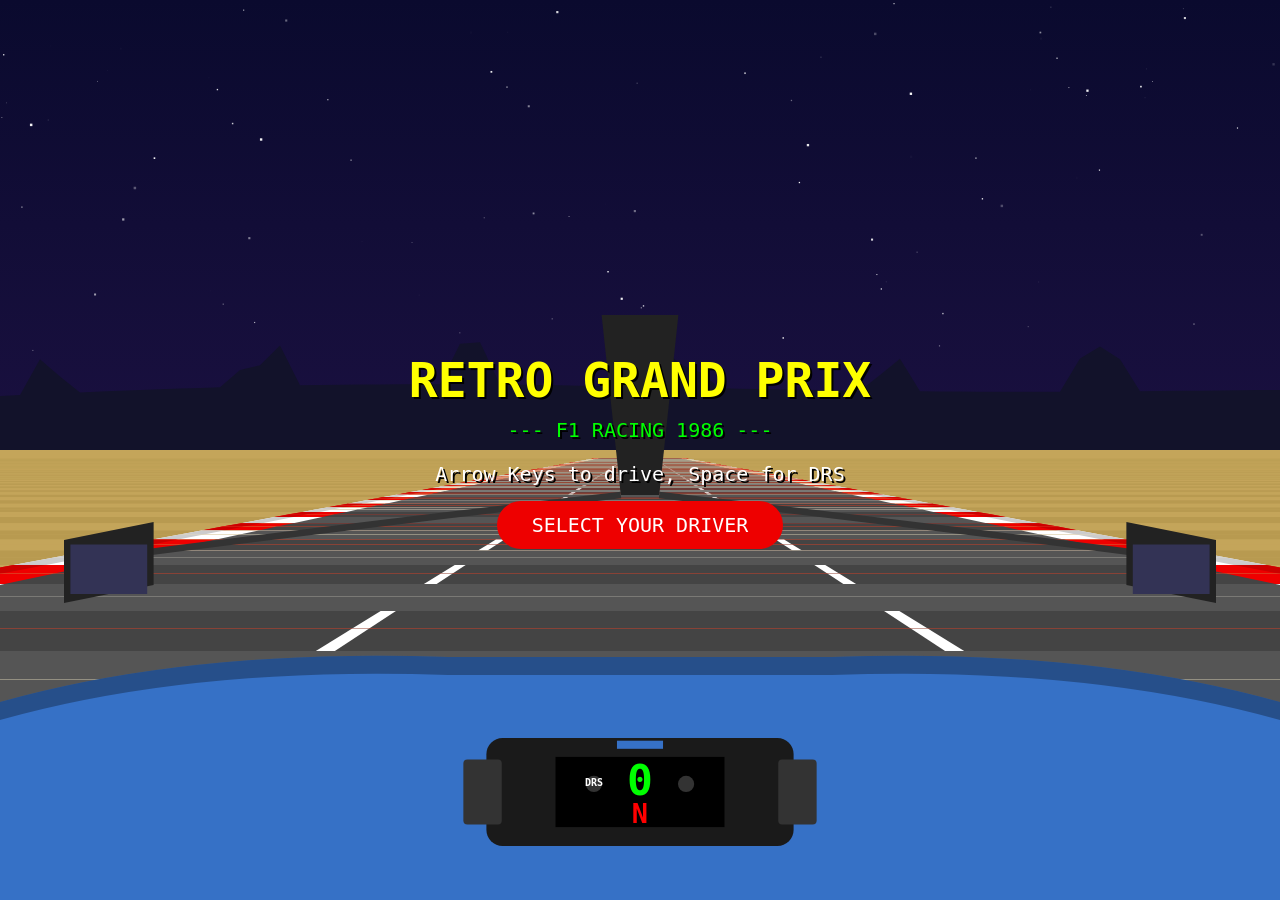
==== commit 387162da: "DRS, qualifying, pit stops, fictional drivers, UI updates - Functional DRS system (Space key in DRS " ====
--- a/index.html
+++ b/index.html
@@ -1,2289 +1,1949 @@
-<!doctype html>
+<!DOCTYPE html>
 <html lang="en">
-  <head>
-    <meta charset="UTF-8" />
-    <meta name="viewport" content="width=device-width, initial-scale=1.0" />
-    <title>Retro Grand Prix</title>
-    <style>
-      * {
-        margin: 0;
-        padding: 0;
-        box-sizing: border-box;
-      }
-      body {
-        background: #000;
-        display: flex;
-        justify-content: center;
-        align-items: center;
-        height: 100vh;
-        overflow: hidden;
-        font-family: monospace;
-      }
-      canvas {
-        display: block;
-        image-rendering: pixelated;
-      }
-      #ui {
-        position: absolute;
-        top: 0;
-        left: 0;
-        right: 0;
-        bottom: 0;
-        pointer-events: none;
-        display: flex;
-        justify-content: center;
-        align-items: center;
-      }
-      #overlay {
-        color: #fff;
-        text-align: center;
-        font-size: 20px;
-        pointer-events: auto;
-        text-shadow: 2px 2px #000;
-      }
-      #overlay h1 {
-        font-size: 48px;
-        color: #ff0;
-        margin-bottom: 10px;
-      }
-      #overlay .sub {
-        color: #0f0;
-        margin-bottom: 20px;
-      }
-      #overlay .start-btn {
-        background: #e00;
-        color: #fff;
-        border: none;
-        padding: 12px 35px;
-        border-radius: 999px;
-        font-size: 20px;
-        font-family: monospace;
-        cursor: pointer;
-        margin-top: 15px;
-      }
-      #overlay .start-btn:hover {
-        background: #f22;
-      }
-      #qualiHud {
-        position: absolute;
-        top: 10px;
-        left: 50%;
-        transform: translateX(-50%);
-        font-family: monospace;
-        font-size: 16px;
-        color: #fff;
-        background: rgba(0, 0, 0, 0.7);
-        padding: 8px 20px;
-        border-radius: 8px;
-        display: none;
-        text-align: center;
-        pointer-events: none;
-      }
-      #qualiHud .quali-label {
-        color: #f0f;
-        font-weight: bold;
-      }
-      #qualiHud .quali-time {
-        color: #0f0;
-        font-size: 28px;
-        font-weight: bold;
-      }
-      .quali-grid {
-        display: grid;
-        grid-template-columns: 40px 12px 1fr 80px;
-        gap: 2px 8px;
-        font-size: 13px;
-        text-align: left;
-        max-height: 55vh;
-        overflow-y: auto;
-        margin: 10px 0;
-      }
-      .quali-grid .qg-pos {
-        text-align: right;
-        color: #aaa;
-      }
-      .quali-grid .qg-color {
-        width: 12px;
-        height: 12px;
-        border-radius: 50%;
-        align-self: center;
-      }
-      .quali-grid .qg-name {
-        color: #fff;
-      }
-      .quali-grid .qg-time {
-        color: #0f0;
-        font-family: monospace;
-      }
-      .quali-grid .qg-player .qg-name {
-        color: #ff0;
-        font-weight: bold;
-      }
-      .quali-grid .qg-player .qg-time {
-        color: #ff0;
-      }
-      #pitOverlay {
-        position: absolute;
-        top: 0;
-        left: 0;
-        right: 0;
-        bottom: 0;
-        background: rgba(0, 0, 0, 0.85);
-        display: none;
-        justify-content: center;
-        align-items: center;
-        z-index: 10;
-      }
-      #pitMenu {
-        text-align: center;
-        color: #fff;
-        font-family: monospace;
-      }
-      #pitMenu h2 {
-        font-size: 32px;
-        color: #ff0;
-        margin-bottom: 15px;
-      }
-      .pit-section {
-        margin: 12px 0;
-      }
-      .pit-section label {
-        font-size: 14px;
-        color: #aaa;
-        display: block;
-        margin-bottom: 6px;
-      }
-      .tire-options,
-      .fuel-options {
-        display: flex;
-        gap: 10px;
-        justify-content: center;
-      }
-      .tire-btn,
-      .fuel-btn {
-        padding: 10px 18px;
-        border: 2px solid #555;
-        background: rgba(255, 255, 255, 0.08);
-        color: #fff;
-        font-family: monospace;
-        font-size: 14px;
-        cursor: pointer;
-        border-radius: 8px;
-        min-width: 80px;
-      }
-      .tire-btn:hover,
-      .fuel-btn:hover {
-        border-color: #aaa;
-      }
-      .tire-btn.selected,
-      .fuel-btn.selected {
-        border-color: #ff0;
-        background: rgba(255, 255, 0, 0.15);
-      }
-      .tire-btn .tire-dot {
-        display: inline-block;
-        width: 10px;
-        height: 10px;
-        border-radius: 50%;
-        margin-right: 6px;
-        vertical-align: middle;
-      }
-      #pitConfirm {
-        margin-top: 18px;
-        background: #0a0;
-        color: #fff;
-        border: none;
-        padding: 12px 35px;
-        border-radius: 999px;
-        font-size: 18px;
-        font-family: monospace;
-        cursor: pointer;
-      }
-      #pitConfirm:hover {
-        background: #0c0;
-      }
-      #tireHud,
-      #fuelHud {
-        position: absolute;
-        left: 10px;
-        font-family: monospace;
-        font-size: 12px;
-        color: #fff;
-        background: rgba(0, 0, 0, 0.7);
-        padding: 6px 10px;
-        border-radius: 0 8px 8px 0;
-        display: none;
-      }
-      #tireHud {
-        top: 50px;
-      }
-      #fuelHud {
-        top: 85px;
-      }
-      #pitHint {
-        position: absolute;
-        bottom: 100px;
-        left: 50%;
-        transform: translateX(-50%);
-        font-family: monospace;
-        font-size: 16px;
-        color: #ff0;
-        background: rgba(0, 0, 0, 0.7);
-        padding: 8px 20px;
-        border-radius: 999px;
-        display: none;
-        pointer-events: none;
-      }
-      .team-grid {
-        display: grid;
-        grid-template-columns: 1fr 1fr;
-        gap: 8px;
-        margin: 15px 0;
-        max-width: 520px;
-        max-height: 60vh;
-        overflow-y: auto;
-      }
-      .team-card {
-        background: rgba(255, 255, 255, 0.08);
-        border: 2px solid rgba(255, 255, 255, 0.2);
-        border-radius: 12px;
-        padding: 12px;
-        cursor: pointer;
-        text-align: left;
-        font-family: monospace;
-        color: #fff;
-        transition: border-color 0.15s;
-      }
-      .team-card:hover {
-        border-color: rgba(255, 255, 255, 0.6);
-      }
-      .team-card.selected {
-        border-color: #ff0;
-        background: rgba(255, 255, 0, 0.1);
-      }
-      .team-name {
-        font-size: 16px;
-        font-weight: bold;
-        margin-bottom: 6px;
-      }
-      .team-color-bar {
-        height: 4px;
-        margin-bottom: 8px;
-        border-radius: 2px;
-      }
-      .team-stats {
-        font-size: 11px;
-        color: #aaa;
-        line-height: 1.6;
-      }
-      .team-stats .bar-bg {
-        display: inline-block;
-        width: 80px;
-        height: 8px;
-        background: #333;
-        vertical-align: middle;
-        margin-left: 4px;
-      }
-      .team-stats .bar-fill {
-        display: block;
-        height: 100%;
-      }
-
-      #leaderboard {
-        position: absolute;
-        top: 45px;
-        right: 0;
-        background: rgba(0, 0, 0, 0.7);
-        padding: 8px 12px 8px 14px;
-        font-family: monospace;
-        font-size: 11px;
-        color: #fff;
-        pointer-events: none;
-        border: 1px solid rgba(255, 255, 255, 0.2);
-        border-right: none;
-        border-radius: 10px 0 0 10px;
-        display: none;
-        min-width: 170px;
-      }
-      #leaderboard .lb-title {
-        font-size: 13px;
-        font-weight: bold;
-        color: #ff0;
-        margin-bottom: 4px;
-        border-bottom: 1px solid rgba(255, 255, 255, 0.2);
-        padding-bottom: 3px;
-      }
-      #leaderboard .lb-row {
-        display: flex;
-        justify-content: space-between;
-        padding: 1px 0;
-        line-height: 1.5;
-      }
-      #leaderboard .lb-row.player {
-        color: #ff0;
-        font-weight: bold;
-      }
-      .lb-pos {
-        width: 22px;
-        text-align: right;
-        margin-right: 6px;
-      }
-      .lb-color {
-        display: inline-block;
-        width: 8px;
-        height: 8px;
-        margin-right: 5px;
-        vertical-align: middle;
-      }
-      .lb-name {
-        flex: 1;
-        overflow: hidden;
-        white-space: nowrap;
-      }
-
-      #touch-controls {
-        position: absolute;
-        bottom: 30px;
-        left: 0;
-        right: 0;
-        display: none;
-        justify-content: space-between;
-        padding: 0 20px;
-        pointer-events: none;
-      }
-      .touch-btn {
-        width: 80px;
-        height: 80px;
-        background: rgba(255, 255, 255, 0.15);
-        border: 2px solid rgba(255, 255, 255, 0.3);
-        border-radius: 50%;
-        color: #fff;
-        font-size: 32px;
-        font-family: monospace;
-        display: flex;
-        align-items: center;
-        justify-content: center;
-        pointer-events: auto;
-        user-select: none;
-        -webkit-user-select: none;
-      }
-      .touch-btn:active {
-        background: rgba(255, 255, 255, 0.35);
-      }
-
-      @media (pointer: coarse) {
-        #touch-controls {
-          display: flex;
+<head>
+<meta charset="UTF-8">
+<meta name="viewport" content="width=device-width, initial-scale=1.0">
+<title>Retro Grand Prix</title>
+<style>
+  * { margin: 0; padding: 0; box-sizing: border-box; }
+  body {
+    background: #000;
+    display: flex;
+    justify-content: center;
+    align-items: center;
+    height: 100vh;
+    overflow: hidden;
+    font-family: monospace;
+  }
+  canvas { display: block; image-rendering: pixelated; }
+  #ui {
+    position: absolute;
+    top: 0; left: 0; right: 0; bottom: 0;
+    pointer-events: none;
+    display: flex;
+    justify-content: center;
+    align-items: center;
+  }
+  #overlay {
+    color: #fff;
+    text-align: center;
+    font-size: 20px;
+    pointer-events: auto;
+    text-shadow: 2px 2px #000;
+  }
+  #overlay h1 { font-size: 48px; color: #ff0; margin-bottom: 10px; }
+  #overlay .sub { color: #0f0; margin-bottom: 20px; }
+  #overlay .start-btn {
+    background: #e00;
+    color: #fff;
+    border: none;
+    padding: 12px 35px;
+    border-radius: 999px;
+    font-size: 20px;
+    font-family: monospace;
+    cursor: pointer;
+    margin-top: 15px;
+  }
+  #overlay .start-btn:hover { background: #f22; }
+  #qualiHud {
+    position: absolute;
+    top: 10px; left: 50%;
+    transform: translateX(-50%);
+    font-family: monospace;
+    font-size: 16px;
+    color: #fff;
+    background: rgba(0,0,0,0.7);
+    padding: 8px 20px;
+    border-radius: 8px;
+    display: none;
+    text-align: center;
+    pointer-events: none;
+  }
+  #qualiHud .quali-label { color: #f0f; font-weight: bold; }
+  #qualiHud .quali-time { color: #0f0; font-size: 28px; font-weight: bold; }
+  .quali-grid {
+    display: grid;
+    grid-template-columns: 40px 12px 1fr 80px;
+    gap: 2px 8px;
+    font-size: 13px;
+    text-align: left;
+    max-height: 55vh;
+    overflow-y: auto;
+    margin: 10px 0;
+  }
+  .quali-grid .qg-pos { text-align: right; color: #aaa; }
+  .quali-grid .qg-color { width: 12px; height: 12px; border-radius: 50%; align-self: center; }
+  .quali-grid .qg-name { color: #fff; }
+  .quali-grid .qg-time { color: #0f0; font-family: monospace; }
+  .quali-grid .qg-player .qg-name { color: #ff0; font-weight: bold; }
+  .quali-grid .qg-player .qg-time { color: #ff0; }
+  #pitOverlay {
+    position: absolute;
+    top: 0; left: 0; right: 0; bottom: 0;
+    background: rgba(0,0,0,0.85);
+    display: none;
+    justify-content: center;
+    align-items: center;
+    z-index: 10;
+  }
+  #pitMenu {
+    text-align: center;
+    color: #fff;
+    font-family: monospace;
+  }
+  #pitMenu h2 { font-size: 32px; color: #ff0; margin-bottom: 15px; }
+  .pit-section { margin: 12px 0; }
+  .pit-section label { font-size: 14px; color: #aaa; display: block; margin-bottom: 6px; }
+  .tire-options, .fuel-options { display: flex; gap: 10px; justify-content: center; }
+  .tire-btn, .fuel-btn {
+    padding: 10px 18px;
+    border: 2px solid #555;
+    background: rgba(255,255,255,0.08);
+    color: #fff;
+    font-family: monospace;
+    font-size: 14px;
+    cursor: pointer;
+    border-radius: 8px;
+    min-width: 80px;
+  }
+  .tire-btn:hover, .fuel-btn:hover { border-color: #aaa; }
+  .tire-btn.selected, .fuel-btn.selected { border-color: #ff0; background: rgba(255,255,0,0.15); }
+  .tire-btn .tire-dot { display: inline-block; width: 10px; height: 10px; border-radius: 50%; margin-right: 6px; vertical-align: middle; }
+  #pitConfirm {
+    margin-top: 18px;
+    background: #0a0;
+    color: #fff;
+    border: none;
+    padding: 12px 35px;
+    border-radius: 999px;
+    font-size: 18px;
+    font-family: monospace;
+    cursor: pointer;
+  }
+  #pitConfirm:hover { background: #0c0; }
+  #tireHud, #fuelHud {
+    position: absolute;
+    left: 10px;
+    font-family: monospace;
+    font-size: 12px;
+    color: #fff;
+    background: rgba(0,0,0,0.7);
+    padding: 6px 10px;
+    border-radius: 0 8px 8px 0;
+    display: none;
+  }
+  #tireHud { top: 50px; }
+  #fuelHud { top: 85px; }
+  #pitHint {
+    position: absolute;
+    bottom: 100px;
+    left: 50%;
+    transform: translateX(-50%);
+    font-family: monospace;
+    font-size: 16px;
+    color: #ff0;
+    background: rgba(0,0,0,0.7);
+    padding: 8px 20px;
+    border-radius: 999px;
+    display: none;
+    pointer-events: none;
+  }
+  .team-grid {
+    display: grid;
+    grid-template-columns: 1fr 1fr;
+    gap: 8px;
+    margin: 15px 0;
+    max-width: 520px;
+    max-height: 60vh;
+    overflow-y: auto;
+  }
+  .team-card {
+    background: rgba(255,255,255,0.08);
+    border: 2px solid rgba(255,255,255,0.2);
+    border-radius: 12px;
+    padding: 12px;
+    cursor: pointer;
+    text-align: left;
+    font-family: monospace;
+    color: #fff;
+    transition: border-color 0.15s;
+  }
+  .team-card:hover { border-color: rgba(255,255,255,0.6); }
+  .team-card.selected { border-color: #ff0; background: rgba(255,255,0,0.1); }
+  .team-name { font-size: 16px; font-weight: bold; margin-bottom: 6px; }
+  .team-color-bar { height: 4px; margin-bottom: 8px; border-radius: 2px; }
+  .team-stats { font-size: 11px; color: #aaa; line-height: 1.6; }
+  .team-stats .bar-bg { display: inline-block; width: 80px; height: 8px; background: #333; vertical-align: middle; margin-left: 4px; }
+  .team-stats .bar-fill { display: block; height: 100%; }
+
+  #leaderboard {
+    position: absolute;
+    top: 45px; right: 0;
+    background: rgba(0,0,0,0.7);
+    padding: 8px 12px 8px 14px;
+    font-family: monospace;
+    font-size: 11px;
+    color: #fff;
+    pointer-events: none;
+    border: 1px solid rgba(255,255,255,0.2);
+    border-right: none;
+    border-radius: 10px 0 0 10px;
+    display: none;
+    min-width: 170px;
+  }
+  #leaderboard .lb-title {
+    font-size: 13px;
+    font-weight: bold;
+    color: #ff0;
+    margin-bottom: 4px;
+    border-bottom: 1px solid rgba(255,255,255,0.2);
+    padding-bottom: 3px;
+  }
+  #leaderboard .lb-row {
+    display: flex;
+    justify-content: space-between;
+    padding: 1px 0;
+    line-height: 1.5;
+  }
+  #leaderboard .lb-row.player {
+    color: #ff0;
+    font-weight: bold;
+  }
+  .lb-pos { width: 22px; text-align: right; margin-right: 6px; }
+  .lb-color { display: inline-block; width: 8px; height: 8px; margin-right: 5px; vertical-align: middle; }
+  .lb-name { flex: 1; overflow: hidden; white-space: nowrap; }
+
+  #touch-controls {
+    position: absolute;
+    bottom: 30px;
+    left: 0; right: 0;
+    display: none;
+    justify-content: space-between;
+    padding: 0 20px;
+    pointer-events: none;
+  }
+  .touch-btn {
+    width: 80px; height: 80px;
+    background: rgba(255,255,255,0.15);
+    border: 2px solid rgba(255,255,255,0.3);
+    border-radius: 50%;
+    color: #fff;
+    font-size: 32px;
+    font-family: monospace;
+    display: flex;
+    align-items: center;
+    justify-content: center;
+    pointer-events: auto;
+    user-select: none;
+    -webkit-user-select: none;
+  }
+  .touch-btn:active { background: rgba(255,255,255,0.35); }
+
+  @media (pointer: coarse) {
+    #touch-controls { display: flex; }
+  }
+</style>
+</head>
+<body>
+<canvas id="game"></canvas>
+<div id="leaderboard"></div>
+<div id="ui">
+  <div id="overlay">
+    <h1>RETRO GRAND PRIX</h1>
+    <div class="sub">--- F1 RACING 1986 ---</div>
+    <div id="menuScreen">
+      <div>Arrow Keys to drive, Space for DRS</div>
+      <button class="start-btn" id="startBtn">SELECT YOUR DRIVER</button>
+    </div>
+    <div id="teamScreen" style="display:none;">
+      <div style="margin-bottom:10px; color:#aaa;">CHOOSE YOUR DRIVER</div>
+      <div class="team-grid" id="teamGrid"></div>
+      <button class="start-btn" id="raceBtn" style="display:none;">QUALIFYING</button>
+    </div>
+    <div id="setupScreen" style="display:none;">
+      <div style="margin-bottom:10px; color:#aaa;">RACE SETUP</div>
+      <div class="pit-section">
+        <label>STARTING TYRE</label>
+        <div class="tire-options">
+          <button class="tire-btn setup-tire" data-tire="soft"><span class="tire-dot" style="background:#e00;"></span>SOFT</button>
+          <button class="tire-btn setup-tire selected" data-tire="medium"><span class="tire-dot" style="background:#ff0;"></span>MEDIUM</button>
+          <button class="tire-btn setup-tire" data-tire="hard"><span class="tire-dot" style="background:#fff;"></span>HARD</button>
+        </div>
+      </div>
+      <button class="start-btn" id="goBtn">START RACE</button>
+    </div>
+    <div id="qualiResultScreen" style="display:none;">
+    </div>
+  </div>
+</div>
+<div id="qualiHud">
+  <div class="quali-label">QUALIFYING LAP</div>
+  <div class="quali-time" id="qualiTimer">0:00.000</div>
+</div>
+<div id="tireHud"></div>
+<div id="fuelHud"></div>
+<div id="pitHint">PIT LANE: Steer LEFT to enter</div>
+<div id="pitOverlay">
+  <div id="pitMenu">
+    <h2>PIT STOP</h2>
+    <div class="pit-section">
+      <label>TYRE COMPOUND</label>
+      <div class="tire-options">
+        <button class="tire-btn" data-tire="soft"><span class="tire-dot" style="background:#e00;"></span>SOFT</button>
+        <button class="tire-btn" data-tire="medium"><span class="tire-dot" style="background:#ff0;"></span>MEDIUM</button>
+        <button class="tire-btn" data-tire="hard"><span class="tire-dot" style="background:#fff;"></span>HARD</button>
+      </div>
+    </div>
+    <button id="pitConfirm">GO GO GO!</button>
+  </div>
+</div>
+<div id="touch-controls">
+  <div class="touch-btn" id="btnLeft">&lt;</div>
+  <div class="touch-btn" id="btnRight">&gt;</div>
+</div>
+
+<script>
+const canvas = document.getElementById('game');
+const ctx = canvas.getContext('2d');
+const overlay = document.getElementById('overlay');
+const startBtn = document.getElementById('startBtn');
+
+let W, H;
+function resize() {
+  W = canvas.width = window.innerWidth;
+  H = canvas.height = window.innerHeight;
+}
+resize();
+window.addEventListener('resize', resize);
+
+// Game constants
+const ROAD_WIDTH = 2000;
+const SEG_LENGTH = 200;
+const TOTAL_SEGMENTS = 1600;
+const CAMERA_DEPTH = 1 / Math.tan((80 / 2) * Math.PI / 180);
+const DRAW_DISTANCE = 200;
+const LAP_LENGTH = TOTAL_SEGMENTS * SEG_LENGTH;
+const TOTAL_LAPS = 3;
+
+// Colors - Abu Dhabi twilight desert
+const COL_SKY1 = '#0a0a2e';
+const COL_SKY2 = '#1a1040';
+const COL_GRASS1 = '#c4a55a';
+const COL_GRASS2 = '#b89a50';
+const COL_ROAD1 = '#444';
+const COL_ROAD2 = '#555';
+const COL_RUMBLE1 = '#e00';
+const COL_RUMBLE2 = '#fff';
+const COL_LANE = '#fff';
+
+// Build track segments
+const segments = [];
+function buildTrack() {
+  segments.length = 0;
+  for (let i = 0; i < TOTAL_SEGMENTS; i++) {
+    let curve = 0;
+    let hill = 0;
+
+    // ============================================
+    // YAS MARINA CIRCUIT, ABU DHABI (post-2021)
+    // 5.281 km, 16 turns, anti-clockwise
+    // 1600 segments = 5281m, ~3.3m per segment
+    // ============================================
+
+    // --- PIT STRAIGHT (seg 0-300) ~1km, flat out ---
+
+    // --- T1: Heavy braking left (tight, 90°) ---
+    if (i > 300 && i < 340) curve = -3.5;
+
+    // --- T2: Quick right (short, opens up) ---
+    if (i > 345 && i < 370) curve = 2;
+
+    // --- T3: Medium left ---
+    if (i > 375 && i < 410) curve = -2;
+
+    // --- Short straight (seg 410-470) ---
+
+    // --- T4: Right-hander (medium speed) ---
+    if (i > 470 && i < 500) curve = 2;
+
+    // --- T5: Left-right chicane (tight, 2nd gear) ---
+    if (i > 510 && i < 535) curve = -2.5;
+    if (i > 535 && i < 555) curve = 2;
+
+    // --- T6: LEFT HAIRPIN (slowest point, ~80km/h) ---
+    if (i > 565 && i < 610) curve = -4;
+
+    // --- T7: Right kink on exit ---
+    if (i > 620 && i < 645) curve = 1.5;
+
+    // --- T8-9: Long sweeping left (under the W Hotel) ---
+    if (i > 650 && i < 720) curve = -2;
+
+    // --- BACK STRAIGHT (seg 720-1070) ~1.2km, DRS zone, top speed ---
+
+    // --- T10-11: Fast left-right S-curves (2021 redesign, high speed) ---
+    if (i > 1070 && i < 1105) curve = -2;
+    if (i > 1105 && i < 1140) curve = 2;
+
+    // --- Short straight (seg 1140-1200) ---
+
+    // --- T12-13: Left-right chicane (medium speed, marina section) ---
+    if (i > 1200 && i < 1235) curve = -2.5;
+    if (i > 1240 && i < 1270) curve = 2;
+
+    // --- T14: Left-hander (medium, 4th gear) ---
+    if (i > 1285 && i < 1320) curve = -2;
+
+    // --- Short straight (seg 1320-1380) ---
+
+    // --- T15: Right (medium) ---
+    if (i > 1380 && i < 1410) curve = 2;
+
+    // --- T16: Final left onto pit straight ---
+    if (i > 1420 && i < 1470) curve = -2.5;
+
+    // --- Final approach to pit straight (seg 1470-1600) ---
+
+    // Abu Dhabi is essentially flat - negligible elevation
+    hill = 0;
+
+    segments.push({
+      index: i,
+      p1: { world: { z: i * SEG_LENGTH, y: hill }, screen: {} },
+      p2: { world: { z: (i + 1) * SEG_LENGTH, y: hill }, screen: {} },
+      curve: curve,
+      color: {
+        road: i % 4 < 2 ? COL_ROAD1 : COL_ROAD2,
+        grass: i % 4 < 2 ? COL_GRASS1 : COL_GRASS2,
+        rumble: i % 4 < 2 ? COL_RUMBLE1 : COL_RUMBLE2,
+      },
+      cars: [],
+    });
+  }
+
+  // Smooth hills
+  for (let i = 1; i < TOTAL_SEGMENTS; i++) {
+    segments[i].p1.world.y = segments[i - 1].p2.world.y;
+  }
+}
+
+// AI Cars - the 21 other drivers
+const AI_CARS = [];
+
+function spawnAICars(gridOrder) {
+  AI_CARS.length = 0;
+  // gridOrder is an array of TEAMS indices in qualifying order
+  // Find player's grid position
+  const order = gridOrder || TEAMS.map((_, i) => i);
+  let gridPos = 0;
+  const playerGridPos = order.indexOf(selectedTeam);
+
+  order.forEach((teamIdx, pos) => {
+    if (teamIdx === selectedTeam) return; // skip player
+    const driver = TEAMS[teamIdx];
+    // Adjust grid position: if AI is behind player, shift up
+    const actualPos = pos > playerGridPos ? pos : pos;
+    const row = Math.floor(actualPos / 2);
+    const col = actualPos % 2;
+    const startZ = -(row * SEG_LENGTH * 1.5) - (col * SEG_LENGTH * 0.5);
+    AI_CARS.push({
+      offset: col === 0 ? -0.35 : 0.35,
+      z: startZ,
+      speed: (driver.maxSpeed * 0.28) + Math.random() * (driver.maxSpeed * 0.18),
+      color: driver.color,
+      name: driver.name,
+    });
+  });
+
+  // Place player at their grid position
+  const pRow = Math.floor(playerGridPos / 2);
+  const pCol = playerGridPos % 2;
+  player.z = -(pRow * SEG_LENGTH * 1.5) - (pCol * SEG_LENGTH * 0.5);
+  player.x = pCol === 0 ? -0.35 : 0.35;
+
+  // Shift everyone forward so nobody has negative z (breaks rendering)
+  const minZ = Math.min(player.z, ...AI_CARS.map(c => c.z));
+  if (minZ < 0) {
+    const shift = -minZ + SEG_LENGTH;
+    player.z += shift;
+    player.lastLapZ += shift;
+    AI_CARS.forEach(c => c.z += shift);
+  }
+}
+
+// F1 Teams
+const TEAMS = [
+  { name: 'JAKE THUNDER',       color: '#3671C6', accent: '#6699dd', maxSpeed: 220, accel: 5.3, turnSpeed: 0.40, team: 'Storm Racing' },
+  { name: 'RIKU TANAKA',        color: '#3671C6', accent: '#6699dd', maxSpeed: 213, accel: 5.4, turnSpeed: 0.42, team: 'Storm Racing' },
+  { name: 'MARCO VALENTINI',    color: '#E8002D', accent: '#ff3333', maxSpeed: 218, accel: 5.0, turnSpeed: 0.38, team: 'Scuderia Fuoco' },
+  { name: 'DIEGO SANTOS',       color: '#E8002D', accent: '#ff3333', maxSpeed: 217, accel: 5.2, turnSpeed: 0.40, team: 'Scuderia Fuoco' },
+  { name: 'ALEX DRAKE',         color: '#FF8000', accent: '#ffaa33', maxSpeed: 216, accel: 5.5, turnSpeed: 0.45, team: 'Apex Motors' },
+  { name: 'NOAH CHEN',          color: '#FF8000', accent: '#ffaa33', maxSpeed: 214, accel: 5.4, turnSpeed: 0.44, team: 'Apex Motors' },
+  { name: 'VIKTOR BERG',        color: '#27F4D2', accent: '#33ffe0', maxSpeed: 215, accel: 5.3, turnSpeed: 0.43, team: 'Titan GP' },
+  { name: 'LUCA MORETTI',       color: '#27F4D2', accent: '#33ffe0', maxSpeed: 212, accel: 5.5, turnSpeed: 0.44, team: 'Titan GP' },
+  { name: 'RAFAEL COSTA',       color: '#229971', accent: '#00a878', maxSpeed: 210, accel: 4.8, turnSpeed: 0.41, team: 'Emerald Racing' },
+  { name: 'KAI MULLER',         color: '#229971', accent: '#00a878', maxSpeed: 206, accel: 4.9, turnSpeed: 0.40, team: 'Emerald Racing' },
+  { name: 'ANTOINE DUBOIS',     color: '#FF87BC', accent: '#ffaacc', maxSpeed: 204, accel: 5.4, turnSpeed: 0.43, team: 'Blaze F1' },
+  { name: 'MATEO RUIZ',         color: '#FF87BC', accent: '#ffaacc', maxSpeed: 202, accel: 5.5, turnSpeed: 0.44, team: 'Blaze F1' },
+  { name: 'FINN HARTLEY',       color: '#64C4FF', accent: '#88ddff', maxSpeed: 200, accel: 5.8, turnSpeed: 0.46, team: 'Velocity F1' },
+  { name: 'OMAR RASHID',        color: '#64C4FF', accent: '#88ddff', maxSpeed: 208, accel: 5.3, turnSpeed: 0.42, team: 'Velocity F1' },
+  { name: 'SVEN NILSSON',       color: '#6692FF', accent: '#88aaff', maxSpeed: 203, accel: 5.6, turnSpeed: 0.44, team: 'Comet Racing' },
+  { name: 'YUTO KIMURA',        color: '#6692FF', accent: '#88aaff', maxSpeed: 198, accel: 5.7, turnSpeed: 0.45, team: 'Comet Racing' },
+  { name: 'LEON KRAUSE',        color: '#B6BABD', accent: '#d0d0d0', maxSpeed: 200, accel: 5.6, turnSpeed: 0.44, team: 'Iron Wolves' },
+  { name: 'JACK MORRISON',      color: '#B6BABD', accent: '#d0d0d0', maxSpeed: 197, accel: 5.8, turnSpeed: 0.46, team: 'Iron Wolves' },
+  { name: 'ARJUN PATEL',        color: '#2D826D', accent: '#44bb99', maxSpeed: 198, accel: 5.7, turnSpeed: 0.45, team: 'Zenith GP' },
+  { name: 'ETHAN WOLFE',        color: '#2D826D', accent: '#44bb99', maxSpeed: 195, accel: 5.9, turnSpeed: 0.47, team: 'Zenith GP' },
+];
+let selectedTeam = 0;
+
+// Tire compounds
+const TIRES = {
+  soft:   { grip: 1.2, speedBonus: 10, wearRate: 0.035, color: '#e00', label: 'SOFT' },
+  medium: { grip: 1.0, speedBonus: 0,  wearRate: 0.018, color: '#ff0', label: 'MEDIUM' },
+  hard:   { grip: 0.85, speedBonus: -5, wearRate: 0.008, color: '#fff', label: 'HARD' },
+};
+const FUEL_LEVELS = {
+  low:    { weight: 0, capacity: 0.3, label: 'LOW' },
+  medium: { weight: -5, capacity: 0.6, label: 'MEDIUM' },
+  full:   { weight: -12, capacity: 1.0, label: 'FULL' },
+};
+
+// Player state
+let player = {};
+function resetPlayer() {
+  const team = TEAMS[selectedTeam];
+  player = {
+    x: 0,
+    z: 0,
+    speed: 0,
+    baseMaxSpeed: team.maxSpeed,
+    maxSpeed: team.maxSpeed,
+    baseAccel: team.accel,
+    accel: team.accel,
+    brake: 8,
+    decel: 3,
+    offRoadDecel: 6,
+    baseTurnSpeed: team.turnSpeed,
+    turnSpeed: team.turnSpeed,
+    steerSmooth: 0,
+    collisionCooldown: 0,
+    drsActive: false,
+    drsAvailable: false,
+    drsCooldown: 0,
+    lap: 1,
+    lastLapZ: 0,
+    color: team.color,
+    // Tire state
+    tire: 'medium',
+    tireWear: 0, // 0 = fresh, 1 = dead
+    // Fuel state
+    fuel: 1.0, // 0 = empty, 1 = full
+    fuelLevel: 'full',
+    // Pit
+    inPitZone: false,
+    hasPitted: false,
+    pitCooldown: 0,
+  };
+  applyTireAndFuel();
+}
+
+function applyTireAndFuel() {
+  const t = TIRES[player.tire];
+  const wearFactor = 1 - player.tireWear * 0.5; // at 100% wear, lose 50% grip
+  player.turnSpeed = player.baseTurnSpeed * t.grip * wearFactor;
+  player.maxSpeed = player.baseMaxSpeed + t.speedBonus + (player.fuel > 0 ? FUEL_LEVELS[player.fuelLevel].weight * player.fuel : -20);
+  player.accel = player.baseAccel * (player.fuel > 0 ? 1 : 0.5);
+}
+
+// Input
+const keys = {};
+window.addEventListener('keydown', e => { keys[e.key.toLowerCase()] = true; e.preventDefault(); });
+window.addEventListener('keyup', e => { keys[e.key.toLowerCase()] = false; });
+
+// Touch controls
+const touchState = { left: false, right: false };
+const btnLeft = document.getElementById('btnLeft');
+const btnRight = document.getElementById('btnRight');
+
+btnLeft.addEventListener('touchstart', e => { e.preventDefault(); touchState.left = true; });
+btnLeft.addEventListener('touchend', e => { e.preventDefault(); touchState.left = false; });
+btnRight.addEventListener('touchstart', e => { e.preventDefault(); touchState.right = true; });
+btnRight.addEventListener('touchend', e => { e.preventDefault(); touchState.right = false; });
+
+// Game state
+let gameState = 'menu'; // menu, racing, gameover
+let gameOverReason = '';
+let countdownTimer = 0;
+let countdownNumber = 0;
+
+// Project a point (no horizontal offset - that's handled separately)
+function project(p, cameraY, cameraZ) {
+  const dz = p.world.z - cameraZ;
+  if (dz <= 0) { p.screen.scale = 0; return; }
+  p.screen.scale = CAMERA_DEPTH / dz;
+  p.screen.x = W / 2;
+  p.screen.y = H / 2 - (p.screen.scale * (p.world.y - cameraY) * H / 2);
+  p.screen.w = p.screen.scale * ROAD_WIDTH * W / 2;
+}
+
+// Draw a polygon
+function drawPoly(color, x1, y1, w1, x2, y2, w2) {
+  ctx.fillStyle = color;
+  ctx.beginPath();
+  ctx.moveTo(x1 - w1, y1);
+  ctx.lineTo(x1 + w1, y1);
+  ctx.lineTo(x2 + w2, y2);
+  ctx.lineTo(x2 - w2, y2);
+  ctx.closePath();
+  ctx.fill();
+}
+
+// Draw F1 car sprite (top-down rear view)
+function drawCar(x, y, scale, color, isPlayer) {
+  const w = 60 * scale * W / 640;
+  const h = 35 * scale * W / 640;
+
+  if (w < 1) return;
+
+  ctx.save();
+  ctx.translate(x, y);
+
+  // Shadow underneath
+  ctx.fillStyle = 'rgba(0,0,0,0.35)';
+  ctx.beginPath();
+  ctx.ellipse(0, h * 0.1, w * 1.2, h * 0.25, 0, 0, Math.PI * 2);
+  ctx.fill();
+
+  // Rear diffuser
+  ctx.fillStyle = '#1a1a1a';
+  ctx.fillRect(-w * 0.85, -h * 0.15, w * 1.7, h * 0.25);
+
+  // Rear wheels (wide, exposed)
+  ctx.fillStyle = '#111';
+  const wheelW = w * 0.3;
+  const wheelH = h * 0.9;
+  // Left rear wheel
+  ctx.fillRect(-w * 1.35, -h * 0.85, wheelW, wheelH);
+  ctx.fillStyle = '#333';
+  ctx.fillRect(-w * 1.35, -h * 0.45, wheelW, h * 0.08); // tire band
+  // Right rear wheel
+  ctx.fillStyle = '#111';
+  ctx.fillRect(w * 1.05, -h * 0.85, wheelW, wheelH);
+  ctx.fillStyle = '#333';
+  ctx.fillRect(w * 1.05, -h * 0.45, wheelW, h * 0.08);
+
+  // Rear suspension arms
+  ctx.fillStyle = '#444';
+  ctx.fillRect(-w * 1.05, -h * 0.5, w * 0.25, h * 0.08);
+  ctx.fillRect(w * 0.8, -h * 0.5, w * 0.25, h * 0.08);
+  ctx.fillRect(-w * 1.05, -h * 0.3, w * 0.25, h * 0.08);
+  ctx.fillRect(w * 0.8, -h * 0.3, w * 0.25, h * 0.08);
+
+  // Main body (tapered nose shape)
+  ctx.fillStyle = color;
+  ctx.beginPath();
+  ctx.moveTo(-w * 0.8, 0);
+  ctx.lineTo(-w * 0.85, -h * 0.4);
+  ctx.lineTo(-w * 0.7, -h * 1.2);
+  ctx.lineTo(-w * 0.35, -h * 1.8);
+  ctx.lineTo(w * 0.35, -h * 1.8);
+  ctx.lineTo(w * 0.7, -h * 1.2);
+  ctx.lineTo(w * 0.85, -h * 0.4);
+  ctx.lineTo(w * 0.8, 0);
+  ctx.closePath();
+  ctx.fill();
+
+  // Sidepods
+  ctx.fillStyle = color;
+  ctx.beginPath();
+  ctx.moveTo(-w * 0.85, -h * 0.4);
+  ctx.lineTo(-w * 1.0, -h * 0.6);
+  ctx.lineTo(-w * 0.9, -h * 1.0);
+  ctx.lineTo(-w * 0.7, -h * 1.0);
+  ctx.closePath();
+  ctx.fill();
+  ctx.beginPath();
+  ctx.moveTo(w * 0.85, -h * 0.4);
+  ctx.lineTo(w * 1.0, -h * 0.6);
+  ctx.lineTo(w * 0.9, -h * 1.0);
+  ctx.lineTo(w * 0.7, -h * 1.0);
+  ctx.closePath();
+  ctx.fill();
+
+  // Cockpit / halo
+  ctx.fillStyle = '#111';
+  ctx.beginPath();
+  ctx.ellipse(0, -h * 1.1, w * 0.28, h * 0.35, 0, 0, Math.PI * 2);
+  ctx.fill();
+
+  // Halo bar
+  ctx.strokeStyle = '#555';
+  ctx.lineWidth = Math.max(1, w * 0.06);
+  ctx.beginPath();
+  ctx.moveTo(-w * 0.25, -h * 1.3);
+  ctx.lineTo(0, -h * 1.55);
+  ctx.lineTo(w * 0.25, -h * 1.3);
+  ctx.stroke();
+
+  // Helmet
+  ctx.fillStyle = isPlayer ? '#ff0' : '#fff';
+  ctx.beginPath();
+  ctx.arc(0, -h * 1.15, w * 0.15, 0, Math.PI * 2);
+  ctx.fill();
+
+  // Rear wing (big, wide)
+  ctx.fillStyle = color;
+  ctx.fillRect(-w * 1.1, -h * 0.05, w * 2.2, h * 0.12);
+  // Wing endplates
+  ctx.fillStyle = '#222';
+  ctx.fillRect(-w * 1.15, -h * 0.15, w * 0.08, h * 0.35);
+  ctx.fillRect(w * 1.07, -h * 0.15, w * 0.08, h * 0.35);
+
+  // DRS flap
+  ctx.fillStyle = '#222';
+  ctx.fillRect(-w * 1.0, -h * 0.15, w * 2.0, h * 0.06);
+
+  // Front wheels (smaller, further up)
+  ctx.fillStyle = '#111';
+  const fwW = w * 0.22;
+  const fwH = h * 0.6;
+  ctx.fillRect(-w * 1.2, -h * 1.6, fwW, fwH);
+  ctx.fillRect(w * 0.98, -h * 1.6, fwW, fwH);
+
+  // Front wing tips
+  ctx.fillStyle = color;
+  ctx.fillRect(-w * 1.1, -h * 1.85, w * 2.2, h * 0.1);
+
+  // Nose cone
+  ctx.fillStyle = color;
+  ctx.beginPath();
+  ctx.moveTo(-w * 0.2, -h * 1.8);
+  ctx.lineTo(0, -h * 2.1);
+  ctx.lineTo(w * 0.2, -h * 1.8);
+  ctx.closePath();
+  ctx.fill();
+
+  // Rear light (red strip)
+  ctx.fillStyle = '#f00';
+  ctx.fillRect(-w * 0.3, h * 0.02, w * 0.6, h * 0.06);
+
+  ctx.restore();
+}
+
+// Draw Yas Marina Circuit scenery
+function drawScenery(seg, grassY1, grassY2, scale) {
+  const idx = seg.index;
+  const sf = scale * W / 640;
+
+  // Helper: draw a building
+  function bld(x, y, w, h, color, windows) {
+    if (w < 1) return;
+    ctx.fillStyle = color;
+    ctx.fillRect(x - w, y - h, w * 2, h);
+    if (windows && w > 3) {
+      const rows = Math.min(6, Math.floor(h / (sf * 8)));
+      const cols = Math.min(4, Math.floor(w / (sf * 5)));
+      for (let r = 0; r < rows; r++) {
+        for (let c = 0; c < cols; c++) {
+          ctx.fillStyle = (idx + r + c) % 3 === 0 ? '#ffee88' : '#ffe455';
+          const wx = x - w * 0.75 + c * (w * 1.5 / cols);
+          const wy = y - h * 0.92 + r * (h * 0.85 / rows);
+          ctx.fillRect(wx, wy, w * 0.8 / cols, h * 0.4 / rows);
         }
       }
-    </style>
-  </head>
-  <body>
-    <canvas id="game"></canvas>
-    <div id="leaderboard"></div>
-    <div id="ui">
-      <div id="overlay">
-        <h1>RETRO GRAND PRIX</h1>
-        <div class="sub">--- F1 RACING 1986 ---</div>
-        <div id="menuScreen">
-          <div>Arrow Keys / WASD to drive</div>
-          <div>Dodge traffic, stay on track!</div>
-          <button class="start-btn" id="startBtn">SELECT YOUR DRIVER</button>
-        </div>
-        <div id="teamScreen" style="display: none">
-          <div style="margin-bottom: 10px; color: #aaa">CHOOSE YOUR DRIVER</div>
-          <div class="team-grid" id="teamGrid"></div>
-          <button class="start-btn" id="raceBtn" style="display: none">
-            QUALIFYING
-          </button>
-        </div>
-        <div id="setupScreen" style="display: none">
-          <div style="margin-bottom: 10px; color: #aaa">RACE SETUP</div>
-          <div class="pit-section">
-            <label>STARTING TYRE</label>
-            <div class="tire-options">
-              <button class="tire-btn setup-tire" data-tire="soft">
-                <span class="tire-dot" style="background: #e00"></span>SOFT
-              </button>
-              <button class="tire-btn setup-tire selected" data-tire="medium">
-                <span class="tire-dot" style="background: #ff0"></span>MEDIUM
-              </button>
-              <button class="tire-btn setup-tire" data-tire="hard">
-                <span class="tire-dot" style="background: #fff"></span>HARD
-              </button>
-            </div>
-          </div>
-          <div class="pit-section">
-            <label>STARTING FUEL</label>
-            <div class="fuel-options">
-              <button class="fuel-btn setup-fuel" data-fuel="low">LOW</button>
-              <button class="fuel-btn setup-fuel" data-fuel="medium">
-                MEDIUM
-              </button>
-              <button class="fuel-btn setup-fuel selected" data-fuel="full">
-                FULL
-              </button>
-            </div>
-          </div>
-          <button class="start-btn" id="goBtn">START RACE</button>
-        </div>
-        <div id="qualiResultScreen" style="display: none"></div>
-      </div>
-    </div>
-    <div id="qualiHud">
-      <div class="quali-label">QUALIFYING LAP</div>
-      <div class="quali-time" id="qualiTimer">0:00.000</div>
-    </div>
-    <div id="tireHud"></div>
-    <div id="fuelHud"></div>
-    <div id="pitHint">PIT LANE: Steer LEFT to enter</div>
-    <div id="pitOverlay">
-      <div id="pitMenu">
-        <h2>PIT STOP</h2>
-        <div class="pit-section">
-          <label>TYRE COMPOUND</label>
-          <div class="tire-options">
-            <button class="tire-btn" data-tire="soft">
-              <span class="tire-dot" style="background: #e00"></span>SOFT
-            </button>
-            <button class="tire-btn" data-tire="medium">
-              <span class="tire-dot" style="background: #ff0"></span>MEDIUM
-            </button>
-            <button class="tire-btn" data-tire="hard">
-              <span class="tire-dot" style="background: #fff"></span>HARD
-            </button>
-          </div>
-        </div>
-        <div class="pit-section">
-          <label>FUEL LOAD</label>
-          <div class="fuel-options">
-            <button class="fuel-btn" data-fuel="low">LOW</button>
-            <button class="fuel-btn" data-fuel="medium">MEDIUM</button>
-            <button class="fuel-btn" data-fuel="full">FULL</button>
-          </div>
-        </div>
-        <button id="pitConfirm">GO GO GO!</button>
-      </div>
-    </div>
-    <div id="touch-controls">
-      <div class="touch-btn" id="btnLeft">&lt;</div>
-      <div class="touch-btn" id="btnRight">&gt;</div>
-    </div>
-
-    <script>
-      const canvas = document.getElementById("game");
-      const ctx = canvas.getContext("2d");
-      const overlay = document.getElementById("overlay");
-      const startBtn = document.getElementById("startBtn");
-
-      let W, H;
-      function resize() {
-        W = canvas.width = window.innerWidth;
-        H = canvas.height = window.innerHeight;
+    }
+  }
+
+  // Helper: draw palm tree
+  function palm(x, y, h, w) {
+    if (w < 0.5) return;
+    ctx.fillStyle = '#7a5c1e';
+    ctx.fillRect(x - w * 0.15, y - h, w * 0.3, h);
+    ctx.strokeStyle = '#1e7a1e';
+    ctx.lineWidth = Math.max(1, w * 0.25);
+    for (let f = -3; f <= 3; f++) {
+      ctx.beginPath();
+      ctx.moveTo(x, y - h);
+      ctx.quadraticCurveTo(x + f * w * 1.2, y - h - w * 0.8, x + f * w * 2, y - h + w * 0.6);
+      ctx.stroke();
+    }
+  }
+
+  // ============================================================
+  // PIT STRAIGHT (seg 0-300): Pit wall, team garages, grandstand
+  // ============================================================
+  if (idx >= 0 && idx <= 300) {
+    // Pit wall (left side, low barrier)
+    if (idx % 8 === 0) {
+      const wx = seg.p1.screen.x - seg.p1.screen.w * 1.15;
+      const wh = 15 * sf;
+      const ww = 12 * sf;
+      if (ww > 0.5) {
+        ctx.fillStyle = '#888';
+        ctx.fillRect(wx - ww, grassY1 - wh, ww * 2, wh);
       }
-      resize();
-      window.addEventListener("resize", resize);
-
-      const ROAD_WIDTH = 2000;
-      const SEG_LENGTH = 200;
-      const TOTAL_SEGMENTS = 1600;
-      const CAMERA_DEPTH = 1 / Math.tan(((80 / 2) * Math.PI) / 180);
-      const DRAW_DISTANCE = 200;
-      const LAP_LENGTH = TOTAL_SEGMENTS * SEG_LENGTH;
-      const TOTAL_LAPS = 3;
-
-      const COL_SKY1 = "#0a0a2e";
-      const COL_SKY2 = "#1a1040";
-      const COL_GRASS1 = "#c4a55a";
-      const COL_GRASS2 = "#b89a50";
-      const COL_ROAD1 = "#444";
-      const COL_ROAD2 = "#555";
-      const COL_RUMBLE1 = "#e00";
-      const COL_RUMBLE2 = "#fff";
-      const COL_LANE = "#fff";
-
-      const segments = [];
-      function buildTrack() {
-        segments.length = 0;
-        for (let i = 0; i < TOTAL_SEGMENTS; i++) {
-          let curve = 0;
-          let hill = 0;
-
-          if (i > 300 && i < 340) curve = -3.5;
-
-          if (i > 345 && i < 370) curve = 2;
-
-          if (i > 375 && i < 410) curve = -2;
-
-          if (i > 470 && i < 500) curve = 2;
-
-          if (i > 510 && i < 535) curve = -2.5;
-          if (i > 535 && i < 555) curve = 2;
-
-          if (i > 565 && i < 610) curve = -4;
-
-          if (i > 620 && i < 645) curve = 1.5;
-
-          if (i > 650 && i < 720) curve = -2;
-
-          if (i > 1070 && i < 1105) curve = -2;
-          if (i > 1105 && i < 1140) curve = 2;
-
-          if (i > 1200 && i < 1235) curve = -2.5;
-          if (i > 1240 && i < 1270) curve = 2;
-
-          if (i > 1285 && i < 1320) curve = -2;
-
-          if (i > 1380 && i < 1410) curve = 2;
-
-          if (i > 1420 && i < 1470) curve = -2.5;
-
-          hill = 0;
-
-          segments.push({
-            index: i,
-            p1: { world: { z: i * SEG_LENGTH, y: hill }, screen: {} },
-            p2: { world: { z: (i + 1) * SEG_LENGTH, y: hill }, screen: {} },
-            curve: curve,
-            color: {
-              road: i % 4 < 2 ? COL_ROAD1 : COL_ROAD2,
-              grass: i % 4 < 2 ? COL_GRASS1 : COL_GRASS2,
-              rumble: i % 4 < 2 ? COL_RUMBLE1 : COL_RUMBLE2,
-            },
-            cars: [],
-          });
+    }
+    // Grandstand (right side)
+    if (idx >= 50 && idx <= 250 && idx % 20 === 0) {
+      const gx = seg.p1.screen.x + seg.p1.screen.w * 1.6;
+      bld(gx, grassY1, 40 * sf, 50 * sf, '#3a3a5a', true);
+    }
+    // Yas Viceroy hotel visible in distance (right)
+    if (idx >= 100 && idx <= 200 && idx % 40 === 0) {
+      const hx = seg.p1.screen.x + seg.p1.screen.w * 2.5;
+      bld(hx, grassY1, 25 * sf, 100 * sf, '#1a2a4a', true);
+    }
+  }
+
+  // ============================================================
+  // T1-T3 area (seg 300-420): Grandstands, braking boards
+  // ============================================================
+  if (idx >= 260 && idx <= 300 && idx % 10 === 0) {
+    // Braking distance boards (200m, 150m, 100m, 50m)
+    const side = 1;
+    const bx = seg.p1.screen.x + side * seg.p1.screen.w * 1.2;
+    const bh = 20 * sf;
+    const bw = 10 * sf;
+    if (bw > 1) {
+      ctx.fillStyle = '#fff';
+      ctx.fillRect(bx - bw, grassY1 - bh, bw * 2, bh);
+      ctx.fillStyle = '#e00';
+      const stripes = Math.floor((300 - idx) / 10);
+      for (let s = 0; s < Math.min(stripes, 4); s++) {
+        ctx.fillRect(bx - bw * 0.7 + s * bw * 0.4, grassY1 - bh * 0.85, bw * 0.3, bh * 0.7);
+      }
+    }
+  }
+  if (idx >= 300 && idx <= 420 && idx % 15 === 0) {
+    // T1 grandstand (South grandstand)
+    const gx = seg.p1.screen.x + seg.p1.screen.w * 1.8;
+    bld(gx, grassY1, 35 * sf, 45 * sf, '#3a3a5a', true);
+  }
+
+  // ============================================================
+  // T5-T6 HAIRPIN area (seg 510-645): Run-off, catch fencing
+  // ============================================================
+  if (idx >= 555 && idx <= 620 && idx % 12 === 0) {
+    // Catch fencing around hairpin
+    const side = (idx % 24 === 0) ? -1 : 1;
+    const fx = seg.p1.screen.x + side * seg.p1.screen.w * 1.4;
+    const fh = 30 * sf;
+    const fw = 3 * sf;
+    if (fw > 0.5) {
+      ctx.fillStyle = '#999';
+      ctx.fillRect(fx - fw * 0.3, grassY1 - fh, fw * 0.6, fh);
+      ctx.strokeStyle = 'rgba(200,200,200,0.3)';
+      ctx.lineWidth = Math.max(0.5, fw * 0.15);
+      ctx.strokeRect(fx - fw * 2, grassY1 - fh * 0.9, fw * 4, fh * 0.8);
+    }
+  }
+
+  // ============================================================
+  // T8-9: W HOTEL / YAS VICEROY (seg 650-720)
+  // Track passes UNDER the hotel - iconic landmark
+  // ============================================================
+  if (idx >= 640 && idx <= 730) {
+    // W Hotel structure spanning over the track
+    if (idx % 5 === 0) {
+      const lx = seg.p1.screen.x - seg.p1.screen.w * 1.6;
+      const rx = seg.p1.screen.x + seg.p1.screen.w * 1.6;
+      const hotelH = 100 * sf;
+      const pillarW = 8 * sf;
+
+      if (pillarW > 0.5) {
+        // Support pillars
+        ctx.fillStyle = '#2a2a4a';
+        ctx.fillRect(lx - pillarW, grassY1 - hotelH, pillarW * 2, hotelH);
+        ctx.fillRect(rx - pillarW, grassY1 - hotelH, pillarW * 2, hotelH);
+
+        // Hotel canopy spanning over track
+        ctx.fillStyle = 'rgba(30,30,60,0.6)';
+        ctx.fillRect(lx - pillarW, grassY1 - hotelH, rx - lx + pillarW * 2, hotelH * 0.15);
+
+        // Diamond-pattern LED facade (iconic grid shell)
+        ctx.strokeStyle = '#4466aa';
+        ctx.lineWidth = Math.max(0.5, sf * 1);
+        const span = rx - lx;
+        for (let d = 0; d < 4; d++) {
+          const dy = grassY1 - hotelH * 0.85 + d * hotelH * 0.18;
+          ctx.beginPath();
+          ctx.moveTo(lx, dy);
+          ctx.lineTo(rx, dy);
+          ctx.stroke();
         }
 
-        for (let i = 1; i < TOTAL_SEGMENTS; i++) {
-          segments[i].p1.world.y = segments[i - 1].p2.world.y;
-        }
+        // Color-changing LED glow on hotel
+        const t = performance.now() / 2000;
+        const hue = (idx * 5 + t * 60) % 360;
+        ctx.fillStyle = `hsla(${hue}, 80%, 50%, 0.15)`;
+        ctx.fillRect(lx, grassY1 - hotelH, span, hotelH * 0.12);
       }
-
-      const AI_CARS = [];
-
-      function spawnAICars(gridOrder) {
-        AI_CARS.length = 0;
-
-        const order = gridOrder || TEAMS.map((_, i) => i);
-        let gridPos = 0;
-        const playerGridPos = order.indexOf(selectedTeam);
-
-        order.forEach((teamIdx, pos) => {
-          if (teamIdx === selectedTeam) return;
-          const driver = TEAMS[teamIdx];
-
-          const actualPos = pos > playerGridPos ? pos : pos;
-          const row = Math.floor(actualPos / 2);
-          const col = actualPos % 2;
-          const startZ = -(row * SEG_LENGTH * 1.5) - col * SEG_LENGTH * 0.5;
-          AI_CARS.push({
-            offset: col === 0 ? -0.35 : 0.35,
-            z: startZ,
-            speed:
-              driver.maxSpeed * 0.28 + Math.random() * (driver.maxSpeed * 0.18),
-            color: driver.color,
-            name: driver.name,
-          });
-        });
-
-        const pRow = Math.floor(playerGridPos / 2);
-        const pCol = playerGridPos % 2;
-        player.z = -(pRow * SEG_LENGTH * 1.5) - pCol * SEG_LENGTH * 0.5;
-        player.x = pCol === 0 ? -0.35 : 0.35;
-
-        const minZ = Math.min(player.z, ...AI_CARS.map((c) => c.z));
-        if (minZ < 0) {
-          const shift = -minZ + SEG_LENGTH;
-          player.z += shift;
-          player.lastLapZ += shift;
-          AI_CARS.forEach((c) => (c.z += shift));
-        }
+    }
+  }
+
+  // ============================================================
+  // BACK STRAIGHT (seg 720-1070): DRS detection, distance boards
+  // ============================================================
+  if (idx >= 720 && idx <= 1070) {
+    // DRS detection point marker
+    if (idx === 750) {
+      const dx = seg.p1.screen.x + seg.p1.screen.w * 1.2;
+      const dh = 25 * sf;
+      const dw = 15 * sf;
+      if (dw > 1) {
+        ctx.fillStyle = '#0a0';
+        ctx.fillRect(dx - dw, grassY1 - dh, dw * 2, dh);
+        ctx.fillStyle = '#fff';
+        ctx.font = `${Math.max(6, Math.floor(dh * 0.4))}px monospace`;
+        ctx.textAlign = 'center';
+        ctx.fillText('DRS', dx, grassY1 - dh * 0.4);
       }
-
-      const TEAMS = [
-        {
-          name: "MAX VERSTAPPEN",
-          color: "#3671C6",
-          accent: "#6699dd",
-          maxSpeed: 220,
-          accel: 5.3,
-          turnSpeed: 0.4,
-          team: "Red Bull Racing",
-        },
-        {
-          name: "ISACK HADJAR",
-          color: "#3671C6",
-          accent: "#6699dd",
-          maxSpeed: 213,
-          accel: 5.4,
-          turnSpeed: 0.42,
-          team: "Red Bull Racing",
-        },
-        {
-          name: "CHARLES LECLERC",
-          color: "#E8002D",
-          accent: "#ff3333",
-          maxSpeed: 218,
-          accel: 5.0,
-          turnSpeed: 0.38,
-          team: "Ferrari",
-        },
-        {
-          name: "LEWIS HAMILTON",
-          color: "#E8002D",
-          accent: "#ff3333",
-          maxSpeed: 217,
-          accel: 5.2,
-          turnSpeed: 0.4,
-          team: "Ferrari",
-        },
-        {
-          name: "LANDO NORRIS",
-          color: "#FF8000",
-          accent: "#ffaa33",
-          maxSpeed: 216,
-          accel: 5.5,
-          turnSpeed: 0.45,
-          team: "McLaren",
-        },
-        {
-          name: "OSCAR PIASTRI",
-          color: "#FF8000",
-          accent: "#ffaa33",
-          maxSpeed: 214,
-          accel: 5.4,
-          turnSpeed: 0.44,
-          team: "McLaren",
-        },
-        {
-          name: "GEORGE RUSSELL",
-          color: "#27F4D2",
-          accent: "#33ffe0",
-          maxSpeed: 215,
-          accel: 5.3,
-          turnSpeed: 0.43,
-          team: "Mercedes",
-        },
-        {
-          name: "KIMI ANTONELLI",
-          color: "#27F4D2",
-          accent: "#33ffe0",
-          maxSpeed: 212,
-          accel: 5.5,
-          turnSpeed: 0.44,
-          team: "Mercedes",
-        },
-        {
-          name: "FERNANDO ALONSO",
-          color: "#229971",
-          accent: "#00a878",
-          maxSpeed: 210,
-          accel: 4.8,
-          turnSpeed: 0.41,
-          team: "Aston Martin",
-        },
-        {
-          name: "LANCE STROLL",
-          color: "#229971",
-          accent: "#00a878",
-          maxSpeed: 206,
-          accel: 4.9,
-          turnSpeed: 0.4,
-          team: "Aston Martin",
-        },
-        {
-          name: "PIERRE GASLY",
-          color: "#FF87BC",
-          accent: "#ffaacc",
-          maxSpeed: 204,
-          accel: 5.4,
-          turnSpeed: 0.43,
-          team: "Alpine",
-        },
-        {
-          name: "FRANCO COLAPINTO",
-          color: "#FF87BC",
-          accent: "#ffaacc",
-          maxSpeed: 202,
-          accel: 5.5,
-          turnSpeed: 0.44,
-          team: "Alpine",
-        },
-        {
-          name: "ALEXANDER ALBON",
-          color: "#64C4FF",
-          accent: "#88ddff",
-          maxSpeed: 200,
-          accel: 5.8,
-          turnSpeed: 0.46,
-          team: "Williams",
-        },
-        {
-          name: "CARLOS SAINZ",
-          color: "#64C4FF",
-          accent: "#88ddff",
-          maxSpeed: 208,
-          accel: 5.3,
-          turnSpeed: 0.42,
-          team: "Williams",
-        },
-        {
-          name: "LIAM LAWSON",
-          color: "#6692FF",
-          accent: "#88aaff",
-          maxSpeed: 203,
-          accel: 5.6,
-          turnSpeed: 0.44,
-          team: "Racing Bulls",
-        },
-        {
-          name: "ARVID LINDBLAD",
-          color: "#6692FF",
-          accent: "#88aaff",
-          maxSpeed: 198,
-          accel: 5.7,
-          turnSpeed: 0.45,
-          team: "Racing Bulls",
-        },
-        {
-          name: "ESTEBAN OCON",
-          color: "#B6BABD",
-          accent: "#d0d0d0",
-          maxSpeed: 200,
-          accel: 5.6,
-          turnSpeed: 0.44,
-          team: "Haas F1",
-        },
-        {
-          name: "OLIVER BEARMAN",
-          color: "#B6BABD",
-          accent: "#d0d0d0",
-          maxSpeed: 197,
-          accel: 5.8,
-          turnSpeed: 0.46,
-          team: "Haas F1",
-        },
-        {
-          name: "NICO HULKENBERG",
-          color: "#2D826D",
-          accent: "#44bb99",
-          maxSpeed: 198,
-          accel: 5.7,
-          turnSpeed: 0.45,
-          team: "Audi",
-        },
-        {
-          name: "GABRIEL BORTOLETO",
-          color: "#2D826D",
-          accent: "#44bb99",
-          maxSpeed: 195,
-          accel: 5.9,
-          turnSpeed: 0.47,
-          team: "Audi",
-        },
-        {
-          name: "SERGIO PEREZ",
-          color: "#1E3D2B",
-          accent: "#4a8866",
-          maxSpeed: 205,
-          accel: 5.2,
-          turnSpeed: 0.41,
-          team: "Cadillac",
-        },
-        {
-          name: "VALTTERI BOTTAS",
-          color: "#1E3D2B",
-          accent: "#4a8866",
-          maxSpeed: 202,
-          accel: 5.4,
-          turnSpeed: 0.43,
-          team: "Cadillac",
-        },
-      ];
-      let selectedTeam = 0;
-
-      const TIRES = {
-        soft: {
-          grip: 1.2,
-          speedBonus: 10,
-          wearRate: 0.035,
-          color: "#e00",
-          label: "SOFT",
-        },
-        medium: {
-          grip: 1.0,
-          speedBonus: 0,
-          wearRate: 0.018,
-          color: "#ff0",
-          label: "MEDIUM",
-        },
-        hard: {
-          grip: 0.85,
-          speedBonus: -5,
-          wearRate: 0.008,
-          color: "#fff",
-          label: "HARD",
-        },
-      };
-      const FUEL_LEVELS = {
-        low: { weight: 0, capacity: 0.3, label: "LOW" },
-        medium: { weight: -5, capacity: 0.6, label: "MEDIUM" },
-        full: { weight: -12, capacity: 1.0, label: "FULL" },
-      };
-
-      let player = {};
-      function resetPlayer() {
-        const team = TEAMS[selectedTeam];
-        player = {
-          x: 0,
-          z: 0,
-          speed: 0,
-          baseMaxSpeed: team.maxSpeed,
-          maxSpeed: team.maxSpeed,
-          baseAccel: team.accel,
-          accel: team.accel,
-          brake: 8,
-          decel: 3,
-          offRoadDecel: 6,
-          baseTurnSpeed: team.turnSpeed,
-          turnSpeed: team.turnSpeed,
-          steerSmooth: 0,
-          collisionCooldown: 0,
-          lap: 1,
-          lastLapZ: 0,
-          color: team.color,
-          tire: "medium",
-          tireWear: 0,
-
-          fuel: 1.0,
-          fuelLevel: "full",
-
-          inPitZone: false,
-          hasPitted: false,
-          pitCooldown: 0,
-        };
-        applyTireAndFuel();
+    }
+    // Palm trees lining the straight
+    if (idx % 30 === 0) {
+      palm(seg.p1.screen.x - seg.p1.screen.w * 1.5, grassY1, 80 * sf, 10 * sf);
+      palm(seg.p1.screen.x + seg.p1.screen.w * 1.5, grassY1, 80 * sf, 10 * sf);
+    }
+  }
+
+  // ============================================================
+  // T10-11 S-CURVES (seg 1070-1140): New 2021 section
+  // ============================================================
+  if (idx >= 1060 && idx <= 1150 && idx % 12 === 0) {
+    const side = (idx % 24 === 0) ? -1 : 1;
+    const gx = seg.p1.screen.x + side * seg.p1.screen.w * 1.7;
+    bld(gx, grassY1, 30 * sf, 40 * sf, '#3a3a5a', true);
+  }
+
+  // ============================================================
+  // MARINA SECTION T12-T16 (seg 1200-1470): Yachts, marina, towers
+  // ============================================================
+  if (idx >= 1180 && idx <= 1480) {
+    // Marina water (blue strip on left side)
+    if (idx % 6 === 0) {
+      const wx = seg.p1.screen.x - seg.p1.screen.w * 1.5;
+      const ww = seg.p1.screen.w * 0.6;
+      if (ww > 2) {
+        ctx.fillStyle = '#0a2a4a';
+        ctx.fillRect(wx - ww, grassY1 - 3 * sf, ww * 2, 6 * sf);
       }
-
-      function applyTireAndFuel() {
-        const t = TIRES[player.tire];
-        const wearFactor = 1 - player.tireWear * 0.5;
-        player.turnSpeed = player.baseTurnSpeed * t.grip * wearFactor;
-        player.maxSpeed =
-          player.baseMaxSpeed +
-          t.speedBonus +
-          (player.fuel > 0
-            ? FUEL_LEVELS[player.fuelLevel].weight * player.fuel
-            : -20);
-        player.accel = player.baseAccel * (player.fuel > 0 ? 1 : 0.5);
-      }
-
-      const keys = {};
-      window.addEventListener("keydown", (e) => {
-        keys[e.key.toLowerCase()] = true;
-        e.preventDefault();
-      });
-      window.addEventListener("keyup", (e) => {
-        keys[e.key.toLowerCase()] = false;
-      });
-
-      const touchState = { left: false, right: false };
-      const btnLeft = document.getElementById("btnLeft");
-      const btnRight = document.getElementById("btnRight");
-
-      btnLeft.addEventListener("touchstart", (e) => {
-        e.preventDefault();
-        touchState.left = true;
-      });
-      btnLeft.addEventListener("touchend", (e) => {
-        e.preventDefault();
-        touchState.left = false;
-      });
-      btnRight.addEventListener("touchstart", (e) => {
-        e.preventDefault();
-        touchState.right = true;
-      });
-      btnRight.addEventListener("touchend", (e) => {
-        e.preventDefault();
-        touchState.right = false;
-      });
-
-      let gameState = "menu";
-      let gameOverReason = "";
-      let countdownTimer = 0;
-      let countdownNumber = 0;
-
-      function project(p, cameraY, cameraZ) {
-        const dz = p.world.z - cameraZ;
-        if (dz <= 0) {
-          p.screen.scale = 0;
-          return;
-        }
-        p.screen.scale = CAMERA_DEPTH / dz;
-        p.screen.x = W / 2;
-        p.screen.y = H / 2 - (p.screen.scale * (p.world.y - cameraY) * H) / 2;
-        p.screen.w = (p.screen.scale * ROAD_WIDTH * W) / 2;
-      }
-
-      function drawPoly(color, x1, y1, w1, x2, y2, w2) {
-        ctx.fillStyle = color;
+    }
+    // Yachts in the marina
+    if (idx >= 1220 && idx <= 1400 && idx % 25 === 0) {
+      const yx = seg.p1.screen.x - seg.p1.screen.w * 1.8;
+      const yh = 20 * sf;
+      const yw = 12 * sf;
+      if (yw > 1) {
+        // Hull
+        ctx.fillStyle = '#fff';
         ctx.beginPath();
-        ctx.moveTo(x1 - w1, y1);
-        ctx.lineTo(x1 + w1, y1);
-        ctx.lineTo(x2 + w2, y2);
-        ctx.lineTo(x2 - w2, y2);
+        ctx.moveTo(yx - yw, grassY1 - yh * 0.3);
+        ctx.lineTo(yx + yw, grassY1 - yh * 0.3);
+        ctx.lineTo(yx + yw * 0.7, grassY1);
+        ctx.lineTo(yx - yw * 0.7, grassY1);
         ctx.closePath();
         ctx.fill();
+        // Mast
+        ctx.fillStyle = '#aaa';
+        ctx.fillRect(yx - sf * 0.5, grassY1 - yh, sf, yh * 0.7);
+        // Cabin light
+        ctx.fillStyle = '#ffee88';
+        ctx.fillRect(yx - yw * 0.3, grassY1 - yh * 0.5, yw * 0.6, yh * 0.15);
       }
-
-      function drawCar(x, y, scale, color, isPlayer) {
-        const w = (60 * scale * W) / 640;
-        const h = (35 * scale * W) / 640;
-
-        if (w < 1) return;
-
-        ctx.save();
-        ctx.translate(x, y);
-
-        ctx.fillStyle = "rgba(0,0,0,0.35)";
+    }
+    // Marina residential towers (right side)
+    if (idx % 20 === 0) {
+      const tx = seg.p1.screen.x + seg.p1.screen.w * 2;
+      const th = (70 + (idx % 60) * 1.5) * sf;
+      bld(tx, grassY1, 20 * sf, th, '#1e2844', true);
+    }
+    // Palm trees along marina
+    if (idx % 18 === 0) {
+      palm(seg.p1.screen.x + seg.p1.screen.w * 1.4, grassY1, 70 * sf, 8 * sf);
+    }
+  }
+
+  // ============================================================
+  // FLOODLIGHTS - entire track (night race, every 35 segments)
+  // ============================================================
+  if (idx % 35 === 0) {
+    const lx1 = seg.p1.screen.x - seg.p1.screen.w * 1.25;
+    const lx2 = seg.p1.screen.x + seg.p1.screen.w * 1.25;
+    const lH = 65 * sf;
+    const lW = 3 * sf;
+    if (lW > 0.3) {
+      // Steel poles
+      ctx.fillStyle = '#777';
+      ctx.fillRect(lx1 - lW * 0.4, grassY1 - lH, lW * 0.8, lH);
+      ctx.fillRect(lx2 - lW * 0.4, grassY1 - lH, lW * 0.8, lH);
+      // Light head
+      ctx.fillStyle = '#aaa';
+      ctx.fillRect(lx1 - lW * 1.5, grassY1 - lH - lW, lW * 3, lW);
+      ctx.fillRect(lx2 - lW * 1.5, grassY1 - lH - lW, lW * 3, lW);
+      // Light glow
+      ctx.fillStyle = 'rgba(255,245,220,0.5)';
+      ctx.beginPath();
+      ctx.arc(lx1, grassY1 - lH, lW * 2.5, 0, Math.PI * 2);
+      ctx.fill();
+      ctx.beginPath();
+      ctx.arc(lx2, grassY1 - lH, lW * 2.5, 0, Math.PI * 2);
+      ctx.fill();
+    }
+  }
+
+  // ============================================================
+  // START/FINISH LINE + GANTRY
+  // ============================================================
+  if (idx === 0) {
+    const bannerH = 60 * sf;
+    if (bannerH > 2) {
+      const bw = seg.p1.screen.w * 2;
+      const bx = seg.p1.screen.x - seg.p1.screen.w;
+      const by = seg.p1.screen.y - bannerH - 20 * sf;
+      // Gantry structure
+      ctx.fillStyle = '#555';
+      ctx.fillRect(bx, by - bannerH * 0.1, bw, bannerH * 0.08);
+      // Checkered pattern
+      const cellW = bw / 16;
+      const cellH = bannerH * 0.15;
+      for (let c = 0; c < 16; c++) {
+        ctx.fillStyle = c % 2 === 0 ? '#000' : '#fff';
+        ctx.fillRect(bx + c * cellW, by, cellW, cellH);
+      }
+      // 5 red start lights
+      for (let l = 0; l < 5; l++) {
+        ctx.fillStyle = '#a00';
         ctx.beginPath();
-        ctx.ellipse(0, h * 0.1, w * 1.2, h * 0.25, 0, 0, Math.PI * 2);
+        ctx.arc(bx + bw * 0.25 + l * bw * 0.125, by - bannerH * 0.2, bannerH * 0.06, 0, Math.PI * 2);
         ctx.fill();
-
-        ctx.fillStyle = "#1a1a1a";
-        ctx.fillRect(-w * 0.85, -h * 0.15, w * 1.7, h * 0.25);
-
-        ctx.fillStyle = "#111";
-        const wheelW = w * 0.3;
-        const wheelH = h * 0.9;
-
-        ctx.fillRect(-w * 1.35, -h * 0.85, wheelW, wheelH);
-        ctx.fillStyle = "#333";
-        ctx.fillRect(-w * 1.35, -h * 0.45, wheelW, h * 0.08);
-
-        ctx.fillStyle = "#111";
-        ctx.fillRect(w * 1.05, -h * 0.85, wheelW, wheelH);
-        ctx.fillStyle = "#333";
-        ctx.fillRect(w * 1.05, -h * 0.45, wheelW, h * 0.08);
-
-        ctx.fillStyle = "#444";
-        ctx.fillRect(-w * 1.05, -h * 0.5, w * 0.25, h * 0.08);
-        ctx.fillRect(w * 0.8, -h * 0.5, w * 0.25, h * 0.08);
-        ctx.fillRect(-w * 1.05, -h * 0.3, w * 0.25, h * 0.08);
-        ctx.fillRect(w * 0.8, -h * 0.3, w * 0.25, h * 0.08);
-
-        ctx.fillStyle = color;
-        ctx.beginPath();
-        ctx.moveTo(-w * 0.8, 0);
-        ctx.lineTo(-w * 0.85, -h * 0.4);
-        ctx.lineTo(-w * 0.7, -h * 1.2);
-        ctx.lineTo(-w * 0.35, -h * 1.8);
-        ctx.lineTo(w * 0.35, -h * 1.8);
-        ctx.lineTo(w * 0.7, -h * 1.2);
-        ctx.lineTo(w * 0.85, -h * 0.4);
-        ctx.lineTo(w * 0.8, 0);
-        ctx.closePath();
-        ctx.fill();
-
-        ctx.fillStyle = color;
-        ctx.beginPath();
-        ctx.moveTo(-w * 0.85, -h * 0.4);
-        ctx.lineTo(-w * 1.0, -h * 0.6);
-        ctx.lineTo(-w * 0.9, -h * 1.0);
-        ctx.lineTo(-w * 0.7, -h * 1.0);
-        ctx.closePath();
-        ctx.fill();
-        ctx.beginPath();
-        ctx.moveTo(w * 0.85, -h * 0.4);
-        ctx.lineTo(w * 1.0, -h * 0.6);
-        ctx.lineTo(w * 0.9, -h * 1.0);
-        ctx.lineTo(w * 0.7, -h * 1.0);
-        ctx.closePath();
-        ctx.fill();
-
-        ctx.fillStyle = "#111";
-        ctx.beginPath();
-        ctx.ellipse(0, -h * 1.1, w * 0.28, h * 0.35, 0, 0, Math.PI * 2);
-        ctx.fill();
-
-        ctx.strokeStyle = "#555";
-        ctx.lineWidth = Math.max(1, w * 0.06);
-        ctx.beginPath();
-        ctx.moveTo(-w * 0.25, -h * 1.3);
-        ctx.lineTo(0, -h * 1.55);
-        ctx.lineTo(w * 0.25, -h * 1.3);
-        ctx.stroke();
-
-        ctx.fillStyle = isPlayer ? "#ff0" : "#fff";
-        ctx.beginPath();
-        ctx.arc(0, -h * 1.15, w * 0.15, 0, Math.PI * 2);
-        ctx.fill();
-
-        ctx.fillStyle = color;
-        ctx.fillRect(-w * 1.1, -h * 0.05, w * 2.2, h * 0.12);
-
-        ctx.fillStyle = "#222";
-        ctx.fillRect(-w * 1.15, -h * 0.15, w * 0.08, h * 0.35);
-        ctx.fillRect(w * 1.07, -h * 0.15, w * 0.08, h * 0.35);
-
-        ctx.fillStyle = "#222";
-        ctx.fillRect(-w * 1.0, -h * 0.15, w * 2.0, h * 0.06);
-
-        ctx.fillStyle = "#111";
-        const fwW = w * 0.22;
-        const fwH = h * 0.6;
-        ctx.fillRect(-w * 1.2, -h * 1.6, fwW, fwH);
-        ctx.fillRect(w * 0.98, -h * 1.6, fwW, fwH);
-
-        ctx.fillStyle = color;
-        ctx.fillRect(-w * 1.1, -h * 1.85, w * 2.2, h * 0.1);
-
-        ctx.fillStyle = color;
-        ctx.beginPath();
-        ctx.moveTo(-w * 0.2, -h * 1.8);
-        ctx.lineTo(0, -h * 2.1);
-        ctx.lineTo(w * 0.2, -h * 1.8);
-        ctx.closePath();
-        ctx.fill();
-
-        ctx.fillStyle = "#f00";
-        ctx.fillRect(-w * 0.3, h * 0.02, w * 0.6, h * 0.06);
-
-        ctx.restore();
       }
-
-      function drawScenery(seg, grassY1, grassY2, scale) {
-        const idx = seg.index;
-        const sf = (scale * W) / 640;
-
-        function bld(x, y, w, h, color, windows) {
-          if (w < 1) return;
-          ctx.fillStyle = color;
-          ctx.fillRect(x - w, y - h, w * 2, h);
-          if (windows && w > 3) {
-            const rows = Math.min(6, Math.floor(h / (sf * 8)));
-            const cols = Math.min(4, Math.floor(w / (sf * 5)));
-            for (let r = 0; r < rows; r++) {
-              for (let c = 0; c < cols; c++) {
-                ctx.fillStyle = (idx + r + c) % 3 === 0 ? "#ffee88" : "#ffe455";
-                const wx = x - w * 0.75 + c * ((w * 1.5) / cols);
-                const wy = y - h * 0.92 + r * ((h * 0.85) / rows);
-                ctx.fillRect(wx, wy, (w * 0.8) / cols, (h * 0.4) / rows);
-              }
+    }
+  }
+}
+
+// Stars for the sky
+const stars = [];
+for (let i = 0; i < 100; i++) {
+  stars.push({ x: Math.random(), y: Math.random() * 0.4, size: Math.random() * 2 + 0.5, blink: Math.random() * Math.PI * 2 });
+}
+
+function drawSky() {
+  const grad = ctx.createLinearGradient(0, 0, 0, H * 0.5);
+  grad.addColorStop(0, COL_SKY1);
+  grad.addColorStop(1, COL_SKY2);
+  ctx.fillStyle = grad;
+  ctx.fillRect(0, 0, W, H * 0.5);
+
+  // Stars
+  const t = performance.now() / 1000;
+  ctx.fillStyle = '#fff';
+  for (const s of stars) {
+    const alpha = 0.5 + 0.5 * Math.sin(t * 2 + s.blink);
+    ctx.globalAlpha = alpha;
+    ctx.fillRect(s.x * W, s.y * H, s.size, s.size);
+  }
+  ctx.globalAlpha = 1;
+
+  // Abu Dhabi skyline silhouette
+  ctx.fillStyle = '#12122a';
+  ctx.beginPath();
+  ctx.moveTo(0, H * 0.47);
+  for (let x = 0; x <= W; x += 20) {
+    // City skyline with towers
+    const base = Math.sin(x * 0.002) * 10 + Math.sin(x * 0.005) * 5;
+    const tower = (Math.sin(x * 0.03) > 0.7) ? 30 + Math.sin(x * 0.07) * 15 : 0;
+    ctx.lineTo(x, H * 0.44 - base - tower);
+  }
+  ctx.lineTo(W, H * 0.5);
+  ctx.lineTo(0, H * 0.5);
+  ctx.closePath();
+  ctx.fill();
+}
+
+// Sparks/particles
+const particles = [];
+function spawnSpark(x, y) {
+  for (let i = 0; i < 3; i++) {
+    particles.push({
+      x, y,
+      vx: (Math.random() - 0.5) * 5,
+      vy: -Math.random() * 3 - 1,
+      life: 20 + Math.random() * 20,
+      color: Math.random() > 0.5 ? '#ff0' : '#f80',
+    });
+  }
+}
+
+function updateParticles() {
+  for (let i = particles.length - 1; i >= 0; i--) {
+    const p = particles[i];
+    p.x += p.vx;
+    p.y += p.vy;
+    p.vy += 0.15;
+    p.life--;
+    if (p.life <= 0) particles.splice(i, 1);
+  }
+}
+
+function drawParticles() {
+  for (const p of particles) {
+    ctx.globalAlpha = p.life / 40;
+    ctx.fillStyle = p.color;
+    ctx.fillRect(p.x, p.y, 3, 3);
+  }
+  ctx.globalAlpha = 1;
+}
+
+// Sound effects using Web Audio
+let audioCtx;
+function initAudio() {
+  if (!audioCtx) audioCtx = new (window.AudioContext || window.webkitAudioContext)();
+}
+
+function playEngineSound(speed, maxSpeed) {
+  if (!audioCtx) return;
+  const osc = audioCtx.createOscillator();
+  const gain = audioCtx.createGain();
+  osc.type = 'sawtooth';
+  osc.frequency.value = 40 + (speed / maxSpeed) * 120;
+  gain.gain.value = 0.03;
+  osc.connect(gain);
+  gain.connect(audioCtx.destination);
+  osc.start();
+  osc.stop(audioCtx.currentTime + 0.05);
+}
+
+function playCrash() {
+  if (!audioCtx) return;
+  const bufSize = audioCtx.sampleRate * 0.2;
+  const buf = audioCtx.createBuffer(1, bufSize, audioCtx.sampleRate);
+  const data = buf.getChannelData(0);
+  for (let i = 0; i < bufSize; i++) data[i] = (Math.random() * 2 - 1) * (1 - i / bufSize);
+  const src = audioCtx.createBufferSource();
+  const gain = audioCtx.createGain();
+  src.buffer = buf;
+  gain.gain.value = 0.2;
+  src.connect(gain);
+  gain.connect(audioCtx.destination);
+  src.start();
+}
+
+function playLapSound() {
+  if (!audioCtx) return;
+  [440, 554, 659, 880].forEach((freq, i) => {
+    const osc = audioCtx.createOscillator();
+    const gain = audioCtx.createGain();
+    osc.type = 'square';
+    osc.frequency.value = freq;
+    gain.gain.value = 0.08;
+    gain.gain.exponentialRampToValueAtTime(0.001, audioCtx.currentTime + 0.15 * (i + 1) + 0.1);
+    osc.connect(gain);
+    gain.connect(audioCtx.destination);
+    osc.start(audioCtx.currentTime + 0.15 * i);
+    osc.stop(audioCtx.currentTime + 0.15 * (i + 1) + 0.1);
+  });
+}
+
+// Main update
+let lastTime = 0;
+let engineSoundTimer = 0;
+let leaderboardTimer = 0;
+const leaderboardEl = document.getElementById('leaderboard');
+
+function updateLeaderboard() {
+  leaderboardTimer++;
+  if (leaderboardTimer % 10 !== 0) return; // update every 10 frames for performance
+
+  const playerTeam = TEAMS[selectedTeam];
+
+  // Build array of all drivers with their raw z positions
+  const standings = [];
+  standings.push({
+    name: playerTeam.name,
+    color: playerTeam.color,
+    z: player.z,
+    isPlayer: true,
+  });
+  for (const car of AI_CARS) {
+    standings.push({
+      name: car.name,
+      color: car.color,
+      z: car.z,
+      isPlayer: false,
+    });
+  }
+
+  // Sort by z position descending (furthest ahead = P1)
+  standings.sort((a, b) => b.z - a.z);
+
+  // Build HTML - show top 5 around player
+  const playerIdx = standings.findIndex(s => s.isPlayer);
+  const playerPos = playerIdx + 1;
+
+  let html = `<div class="lb-title">POSITIONS &nbsp; LAP: ${player.lap}/${TOTAL_LAPS}</div>`;
+
+  for (let i = 0; i < standings.length; i++) {
+    const s = standings[i];
+    const cls = s.isPlayer ? ' player' : '';
+    const surname = s.name.split(' ').pop();
+    html += `<div class="lb-row${cls}"><span class="lb-pos">${i + 1}.</span><span class="lb-color" style="background:${s.color};"></span><span class="lb-name">${surname}</span></div>`;
+  }
+
+  leaderboardEl.innerHTML = html;
+
+}
+
+function getPlayerPosition() {
+  let pos = 1;
+  for (const car of AI_CARS) {
+    if (car.z > player.z) pos++;
+  }
+  return pos;
+}
+
+function update(dt) {
+  if (gameState !== 'racing') return;
+
+  const speedPct = player.speed / player.maxSpeed;
+
+  // No fuel = car dies
+  if (player.fuel <= 0) {
+    player.speed = Math.max(0, player.speed - 15 * dt);
+    player.speed = Math.max(0, player.speed);
+    player.z += player.speed * dt;
+    updateParticles();
+    updateLeaderboard();
+    return;
+  }
+
+  // Dead tires = massive speed/grip penalty
+  if (player.tireWear >= 1) {
+    player.maxSpeed = player.baseMaxSpeed * 0.4;
+    player.turnSpeed = player.baseTurnSpeed * 0.3;
+  }
+
+  // DRS system - available only in DRS zone (back straight, seg 720-1070)
+  const trackLen2 = TOTAL_SEGMENTS * SEG_LENGTH;
+  const pSegDRS = Math.floor((player.z % trackLen2) / SEG_LENGTH);
+  player.drsAvailable = pSegDRS >= 720 && pSegDRS <= 1070;
+
+  if (player.drsCooldown > 0) player.drsCooldown -= dt;
+
+  if (keys[' '] && player.drsAvailable && player.drsCooldown <= 0) {
+    player.drsActive = true;
+  } else if (!player.drsAvailable || !keys[' ']) {
+    if (player.drsActive) player.drsCooldown = 20; // brief cooldown after use
+    player.drsActive = false;
+  }
+
+  const drsBoost = player.drsActive ? 25 : 0;
+  const effectiveMaxSpeed = player.maxSpeed + drsBoost;
+
+  // Acceleration
+  if (keys['arrowup']) {
+    player.speed += (player.accel + (player.drsActive ? 2 : 0)) * dt;
+  } else if (keys['arrowdown']) {
+    player.speed -= player.brake * dt;
+  } else {
+    player.speed -= player.decel * dt;
+  }
+
+  player.speed = Math.max(0, Math.min(player.speed, effectiveMaxSpeed));
+
+  // Steering - smooth interpolation instead of instant snap
+  let steerInput = 0;
+  if (keys['arrowleft'] || touchState.left) steerInput = -1;
+  if (keys['arrowright'] || touchState.right) steerInput = 1;
+
+  // Touch: auto-accelerate on mobile
+  if (touchState.left || touchState.right) {
+    if (player.speed < player.maxSpeed * 0.7) player.speed += player.accel * dt;
+  }
+
+  // Smooth steering: ease into turns, snap back on release
+  if (steerInput !== 0) {
+    player.steerSmooth += (steerInput - player.steerSmooth) * 0.02 * dt;
+  } else {
+    player.steerSmooth *= 0.85; // fast decay to zero
+    if (Math.abs(player.steerSmooth) < 0.01) player.steerSmooth = 0;
+  }
+
+  const currentSeg = segments[Math.floor(player.z / SEG_LENGTH) % TOTAL_SEGMENTS];
+  const centrifugal = currentSeg ? currentSeg.curve * speedPct * speedPct * 0.03 : 0;
+
+  player.x += player.steerSmooth * player.turnSpeed * speedPct * dt * 0.4;
+  player.x -= centrifugal * dt;
+
+  // Guardrails - clamp player to road edges and bounce back
+  const ROAD_EDGE = 1.1;
+  if (Math.abs(player.x) > ROAD_EDGE) {
+    player.x = Math.sign(player.x) * ROAD_EDGE;
+    player.speed *= 0.85;
+    // Sparks on guardrail hit
+    if (player.speed > 20) {
+      const side = player.x > 0 ? 1 : -1;
+      spawnSpark(W / 2 + side * W * 0.12, H * 0.78);
+      playCrash();
+    }
+  }
+
+  player.speed = Math.max(0, player.speed);
+
+  // Move forward
+  player.z += player.speed * dt;
+
+  // Lap detection
+  const totalDist = player.z;
+  const currentLapDist = totalDist - player.lastLapZ;
+  if (currentLapDist >= LAP_LENGTH) {
+    player.lastLapZ += LAP_LENGTH;
+    player.lap++;
+    playLapSound();
+    if (player.lap > TOTAL_LAPS) {
+      player.finalPosition = getPlayerPosition();
+      gameState = 'gameover';
+      gameOverReason = 'finish';
+      showOverlay();
+      return;
+    }
+  }
+
+  // AI cars - no wrapping, track total distance like player
+  for (const car of AI_CARS) {
+    car.z += car.speed * dt;
+  }
+
+  // Collision with AI cars (with cooldown to prevent repeated hits)
+  if (player.collisionCooldown > 0) {
+    player.collisionCooldown -= dt;
+  } else {
+    for (const car of AI_CARS) {
+      const dzSigned = car.z - player.z; // positive = car is ahead
+      const dz = Math.abs(dzSigned);
+      if (dz < SEG_LENGTH * 3) {
+        // Only collide when car is nearby: tight ahead, very tight behind
+        if ((dzSigned >= 0 && dz < SEG_LENGTH * 0.3) || (dzSigned < 0 && dz < SEG_LENGTH * 0.1)) {
+          const dx = Math.abs(player.x - car.offset);
+          if (dx < 0.25) {
+            // If hitting from behind, match the AI car's speed (can't pass through)
+            if (dzSigned >= 0 && player.speed > car.speed) {
+              player.speed = car.speed * 0.9;
+            } else {
+              player.speed *= 0.5;
             }
-          }
-        }
-
-        function palm(x, y, h, w) {
-          if (w < 0.5) return;
-          ctx.fillStyle = "#7a5c1e";
-          ctx.fillRect(x - w * 0.15, y - h, w * 0.3, h);
-          ctx.strokeStyle = "#1e7a1e";
-          ctx.lineWidth = Math.max(1, w * 0.25);
-          for (let f = -3; f <= 3; f++) {
-            ctx.beginPath();
-            ctx.moveTo(x, y - h);
-            ctx.quadraticCurveTo(
-              x + f * w * 1.2,
-              y - h - w * 0.8,
-              x + f * w * 2,
-              y - h + w * 0.6,
-            );
-            ctx.stroke();
-          }
-        }
-
-        if (idx >= 0 && idx <= 300) {
-          if (idx % 8 === 0) {
-            const wx = seg.p1.screen.x - seg.p1.screen.w * 1.15;
-            const wh = 15 * sf;
-            const ww = 12 * sf;
-            if (ww > 0.5) {
-              ctx.fillStyle = "#888";
-              ctx.fillRect(wx - ww, grassY1 - wh, ww * 2, wh);
-            }
-          }
-
-          if (idx >= 50 && idx <= 250 && idx % 20 === 0) {
-            const gx = seg.p1.screen.x + seg.p1.screen.w * 1.6;
-            bld(gx, grassY1, 40 * sf, 50 * sf, "#3a3a5a", true);
-          }
-
-          if (idx >= 100 && idx <= 200 && idx % 40 === 0) {
-            const hx = seg.p1.screen.x + seg.p1.screen.w * 2.5;
-            bld(hx, grassY1, 25 * sf, 100 * sf, "#1a2a4a", true);
-          }
-        }
-
-        if (idx >= 260 && idx <= 300 && idx % 10 === 0) {
-          const side = 1;
-          const bx = seg.p1.screen.x + side * seg.p1.screen.w * 1.2;
-          const bh = 20 * sf;
-          const bw = 10 * sf;
-          if (bw > 1) {
-            ctx.fillStyle = "#fff";
-            ctx.fillRect(bx - bw, grassY1 - bh, bw * 2, bh);
-            ctx.fillStyle = "#e00";
-            const stripes = Math.floor((300 - idx) / 10);
-            for (let s = 0; s < Math.min(stripes, 4); s++) {
-              ctx.fillRect(
-                bx - bw * 0.7 + s * bw * 0.4,
-                grassY1 - bh * 0.85,
-                bw * 0.3,
-                bh * 0.7,
-              );
-            }
-          }
-        }
-        if (idx >= 300 && idx <= 420 && idx % 15 === 0) {
-          const gx = seg.p1.screen.x + seg.p1.screen.w * 1.8;
-          bld(gx, grassY1, 35 * sf, 45 * sf, "#3a3a5a", true);
-        }
-
-        if (idx >= 555 && idx <= 620 && idx % 12 === 0) {
-          const side = idx % 24 === 0 ? -1 : 1;
-          const fx = seg.p1.screen.x + side * seg.p1.screen.w * 1.4;
-          const fh = 30 * sf;
-          const fw = 3 * sf;
-          if (fw > 0.5) {
-            ctx.fillStyle = "#999";
-            ctx.fillRect(fx - fw * 0.3, grassY1 - fh, fw * 0.6, fh);
-            ctx.strokeStyle = "rgba(200,200,200,0.3)";
-            ctx.lineWidth = Math.max(0.5, fw * 0.15);
-            ctx.strokeRect(fx - fw * 2, grassY1 - fh * 0.9, fw * 4, fh * 0.8);
-          }
-        }
-
-        if (idx >= 640 && idx <= 730) {
-          if (idx % 5 === 0) {
-            const lx = seg.p1.screen.x - seg.p1.screen.w * 1.6;
-            const rx = seg.p1.screen.x + seg.p1.screen.w * 1.6;
-            const hotelH = 100 * sf;
-            const pillarW = 8 * sf;
-
-            if (pillarW > 0.5) {
-              ctx.fillStyle = "#2a2a4a";
-              ctx.fillRect(lx - pillarW, grassY1 - hotelH, pillarW * 2, hotelH);
-              ctx.fillRect(rx - pillarW, grassY1 - hotelH, pillarW * 2, hotelH);
-
-              ctx.fillStyle = "rgba(30,30,60,0.6)";
-              ctx.fillRect(
-                lx - pillarW,
-                grassY1 - hotelH,
-                rx - lx + pillarW * 2,
-                hotelH * 0.15,
-              );
-
-              ctx.strokeStyle = "#4466aa";
-              ctx.lineWidth = Math.max(0.5, sf * 1);
-              const span = rx - lx;
-              for (let d = 0; d < 4; d++) {
-                const dy = grassY1 - hotelH * 0.85 + d * hotelH * 0.18;
-                ctx.beginPath();
-                ctx.moveTo(lx, dy);
-                ctx.lineTo(rx, dy);
-                ctx.stroke();
-              }
-
-              const t = performance.now() / 2000;
-              const hue = (idx * 5 + t * 60) % 360;
-              ctx.fillStyle = `hsla(${hue}, 80%, 50%, 0.15)`;
-              ctx.fillRect(lx, grassY1 - hotelH, span, hotelH * 0.12);
-            }
-          }
-        }
-
-        if (idx >= 720 && idx <= 1070) {
-          if (idx === 750) {
-            const dx = seg.p1.screen.x + seg.p1.screen.w * 1.2;
-            const dh = 25 * sf;
-            const dw = 15 * sf;
-            if (dw > 1) {
-              ctx.fillStyle = "#0a0";
-              ctx.fillRect(dx - dw, grassY1 - dh, dw * 2, dh);
-              ctx.fillStyle = "#fff";
-              ctx.font = `${Math.max(6, Math.floor(dh * 0.4))}px monospace`;
-              ctx.textAlign = "center";
-              ctx.fillText("DRS", dx, grassY1 - dh * 0.4);
-            }
-          }
-
-          if (idx % 30 === 0) {
-            palm(
-              seg.p1.screen.x - seg.p1.screen.w * 1.5,
-              grassY1,
-              80 * sf,
-              10 * sf,
-            );
-            palm(
-              seg.p1.screen.x + seg.p1.screen.w * 1.5,
-              grassY1,
-              80 * sf,
-              10 * sf,
-            );
-          }
-        }
-
-        if (idx >= 1060 && idx <= 1150 && idx % 12 === 0) {
-          const side = idx % 24 === 0 ? -1 : 1;
-          const gx = seg.p1.screen.x + side * seg.p1.screen.w * 1.7;
-          bld(gx, grassY1, 30 * sf, 40 * sf, "#3a3a5a", true);
-        }
-
-        if (idx >= 1180 && idx <= 1480) {
-          if (idx % 6 === 0) {
-            const wx = seg.p1.screen.x - seg.p1.screen.w * 1.5;
-            const ww = seg.p1.screen.w * 0.6;
-            if (ww > 2) {
-              ctx.fillStyle = "#0a2a4a";
-              ctx.fillRect(wx - ww, grassY1 - 3 * sf, ww * 2, 6 * sf);
-            }
-          }
-
-          if (idx >= 1220 && idx <= 1400 && idx % 25 === 0) {
-            const yx = seg.p1.screen.x - seg.p1.screen.w * 1.8;
-            const yh = 20 * sf;
-            const yw = 12 * sf;
-            if (yw > 1) {
-              ctx.fillStyle = "#fff";
-              ctx.beginPath();
-              ctx.moveTo(yx - yw, grassY1 - yh * 0.3);
-              ctx.lineTo(yx + yw, grassY1 - yh * 0.3);
-              ctx.lineTo(yx + yw * 0.7, grassY1);
-              ctx.lineTo(yx - yw * 0.7, grassY1);
-              ctx.closePath();
-              ctx.fill();
-
-              ctx.fillStyle = "#aaa";
-              ctx.fillRect(yx - sf * 0.5, grassY1 - yh, sf, yh * 0.7);
-
-              ctx.fillStyle = "#ffee88";
-              ctx.fillRect(
-                yx - yw * 0.3,
-                grassY1 - yh * 0.5,
-                yw * 0.6,
-                yh * 0.15,
-              );
-            }
-          }
-
-          if (idx % 20 === 0) {
-            const tx = seg.p1.screen.x + seg.p1.screen.w * 2;
-            const th = (70 + (idx % 60) * 1.5) * sf;
-            bld(tx, grassY1, 20 * sf, th, "#1e2844", true);
-          }
-
-          if (idx % 18 === 0) {
-            palm(
-              seg.p1.screen.x + seg.p1.screen.w * 1.4,
-              grassY1,
-              70 * sf,
-              8 * sf,
-            );
-          }
-        }
-
-        if (idx % 35 === 0) {
-          const lx1 = seg.p1.screen.x - seg.p1.screen.w * 1.25;
-          const lx2 = seg.p1.screen.x + seg.p1.screen.w * 1.25;
-          const lH = 65 * sf;
-          const lW = 3 * sf;
-          if (lW > 0.3) {
-            ctx.fillStyle = "#777";
-            ctx.fillRect(lx1 - lW * 0.4, grassY1 - lH, lW * 0.8, lH);
-            ctx.fillRect(lx2 - lW * 0.4, grassY1 - lH, lW * 0.8, lH);
-
-            ctx.fillStyle = "#aaa";
-            ctx.fillRect(lx1 - lW * 1.5, grassY1 - lH - lW, lW * 3, lW);
-            ctx.fillRect(lx2 - lW * 1.5, grassY1 - lH - lW, lW * 3, lW);
-
-            ctx.fillStyle = "rgba(255,245,220,0.5)";
-            ctx.beginPath();
-            ctx.arc(lx1, grassY1 - lH, lW * 2.5, 0, Math.PI * 2);
-            ctx.fill();
-            ctx.beginPath();
-            ctx.arc(lx2, grassY1 - lH, lW * 2.5, 0, Math.PI * 2);
-            ctx.fill();
-          }
-        }
-
-        if (idx === 0) {
-          const bannerH = 60 * sf;
-          if (bannerH > 2) {
-            const bw = seg.p1.screen.w * 2;
-            const bx = seg.p1.screen.x - seg.p1.screen.w;
-            const by = seg.p1.screen.y - bannerH - 20 * sf;
-
-            ctx.fillStyle = "#555";
-            ctx.fillRect(bx, by - bannerH * 0.1, bw, bannerH * 0.08);
-
-            const cellW = bw / 16;
-            const cellH = bannerH * 0.15;
-            for (let c = 0; c < 16; c++) {
-              ctx.fillStyle = c % 2 === 0 ? "#000" : "#fff";
-              ctx.fillRect(bx + c * cellW, by, cellW, cellH);
-            }
-
-            for (let l = 0; l < 5; l++) {
-              ctx.fillStyle = "#a00";
-              ctx.beginPath();
-              ctx.arc(
-                bx + bw * 0.25 + l * bw * 0.125,
-                by - bannerH * 0.2,
-                bannerH * 0.06,
-                0,
-                Math.PI * 2,
-              );
-              ctx.fill();
-            }
+            player.collisionCooldown = 5;
+            playCrash();
+            for (let i = 0; i < 10; i++) spawnSpark(W / 2, H * 0.75);
+            break;
           }
         }
       }
-
-      const stars = [];
-      for (let i = 0; i < 100; i++) {
-        stars.push({
-          x: Math.random(),
-          y: Math.random() * 0.4,
-          size: Math.random() * 2 + 0.5,
-          blink: Math.random() * Math.PI * 2,
-        });
+    }
+  }
+
+  // Tire wear and fuel consumption
+  const distTraveled = player.speed * dt;
+  if (distTraveled > 0) {
+    const t = TIRES[player.tire];
+    player.tireWear = Math.min(1, player.tireWear + t.wearRate * dt * 0.01);
+    player.fuel = Math.max(0, player.fuel - 0.0003 * dt);
+    applyTireAndFuel();
+  }
+
+  // Pit lane detection (pit entry near end of lap, segments ~1470-1550, steer left)
+  const trackLen = TOTAL_SEGMENTS * SEG_LENGTH;
+  const playerSegNorm = Math.floor((player.z % trackLen) / SEG_LENGTH);
+  const inPitZone = playerSegNorm >= 1450 && playerSegNorm <= 1570;
+  const pitHintEl = document.getElementById('pitHint');
+
+  if (inPitZone && player.pitCooldown <= 0) {
+    pitHintEl.style.display = 'block';
+    if (player.x < -0.7) {
+      // Enter pit
+      pitHintEl.style.display = 'none';
+      enterPitStop();
+      return;
+    }
+  } else {
+    pitHintEl.style.display = 'none';
+  }
+  if (player.pitCooldown > 0) player.pitCooldown -= dt;
+
+  // Update tire/fuel HUD
+  const tireHud = document.getElementById('tireHud');
+  const fuelHud = document.getElementById('fuelHud');
+  const tireInfo = TIRES[player.tire];
+  const wearPct = Math.floor((1 - player.tireWear) * 100);
+  const fuelPct = Math.floor(player.fuel * 100);
+  tireHud.innerHTML = `<span style="color:${tireInfo.color};">&#9679;</span> ${tireInfo.label}: ${wearPct}%`;
+  fuelHud.innerHTML = `&#9981; FUEL: ${fuelPct}%`;
+  tireHud.style.display = 'block';
+  fuelHud.style.display = 'block';
+
+  // Engine sound
+  engineSoundTimer += dt;
+  if (engineSoundTimer > 0.06 && player.speed > 5) {
+    playEngineSound(player.speed, player.maxSpeed);
+    engineSoundTimer = 0;
+  }
+
+  // Update leaderboard
+  updateLeaderboard();
+
+  updateParticles();
+}
+
+function drawCockpit() {
+  const color = player.color || '#e22';
+  const steer = player.steerSmooth || 0;
+
+  // Halo center pillar
+  ctx.fillStyle = '#222';
+  ctx.beginPath();
+  ctx.moveTo(W * 0.47, H * 0.35);
+  ctx.lineTo(W * 0.53, H * 0.35);
+  ctx.lineTo(W * 0.515, H * 0.55);
+  ctx.lineTo(W * 0.485, H * 0.55);
+  ctx.closePath();
+  ctx.fill();
+
+  // Halo arms (V shape going to sides)
+  ctx.strokeStyle = '#333';
+  ctx.lineWidth = Math.max(4, W * 0.005);
+  ctx.beginPath();
+  ctx.moveTo(W * 0.485, H * 0.55);
+  ctx.quadraticCurveTo(W * 0.3, H * 0.58, W * 0.08, H * 0.62);
+  ctx.stroke();
+  ctx.beginPath();
+  ctx.moveTo(W * 0.515, H * 0.55);
+  ctx.quadraticCurveTo(W * 0.7, H * 0.58, W * 0.92, H * 0.62);
+  ctx.stroke();
+
+  // Nose/chassis in front (bottom of screen)
+  ctx.fillStyle = color;
+  ctx.beginPath();
+  ctx.moveTo(0, H);
+  ctx.lineTo(0, H * 0.78);
+  ctx.quadraticCurveTo(W * 0.15, H * 0.72, W * 0.35, H * 0.73);
+  ctx.lineTo(W * 0.65, H * 0.73);
+  ctx.quadraticCurveTo(W * 0.85, H * 0.72, W, H * 0.78);
+  ctx.lineTo(W, H);
+  ctx.closePath();
+  ctx.fill();
+
+  // Darker top edge of chassis
+  ctx.fillStyle = 'rgba(0,0,0,0.3)';
+  ctx.beginPath();
+  ctx.moveTo(0, H * 0.78);
+  ctx.quadraticCurveTo(W * 0.15, H * 0.72, W * 0.35, H * 0.73);
+  ctx.lineTo(W * 0.65, H * 0.73);
+  ctx.quadraticCurveTo(W * 0.85, H * 0.72, W, H * 0.78);
+  ctx.lineTo(W, H * 0.80);
+  ctx.quadraticCurveTo(W * 0.85, H * 0.74, W * 0.65, H * 0.75);
+  ctx.lineTo(W * 0.35, H * 0.75);
+  ctx.quadraticCurveTo(W * 0.15, H * 0.74, 0, H * 0.80);
+  ctx.closePath();
+  ctx.fill();
+
+  // Steering wheel
+  ctx.save();
+  ctx.translate(W * 0.5, H * 0.88);
+  ctx.rotate(steer * 0.3);
+
+  // Wheel body (rectangular F1 style)
+  const swW = W * 0.12;
+  const swH = H * 0.06;
+  ctx.fillStyle = '#1a1a1a';
+  ctx.beginPath();
+  ctx.roundRect(-swW, -swH, swW * 2, swH * 2, swH * 0.3);
+  ctx.fill();
+
+  // Grip handles
+  ctx.fillStyle = '#333';
+  ctx.beginPath();
+  ctx.roundRect(-swW * 1.15, -swH * 0.6, swW * 0.25, swH * 1.2, 4);
+  ctx.fill();
+  ctx.beginPath();
+  ctx.roundRect(swW * 0.9, -swH * 0.6, swW * 0.25, swH * 1.2, 4);
+  ctx.fill();
+
+  // Center display
+  ctx.fillStyle = '#000';
+  ctx.fillRect(-swW * 0.55, -swH * 0.65, swW * 1.1, swH * 1.3);
+
+  // Speed on display
+  ctx.fillStyle = '#0f0';
+  ctx.font = `bold ${Math.max(10, Math.floor(swH * 0.8))}px monospace`;
+  ctx.textAlign = 'center';
+  ctx.textBaseline = 'middle';
+  ctx.fillText(Math.floor(player.speed), 0, -swH * 0.15);
+
+  // Gear indicator
+  const gear = player.speed < 1 ? 'N' : player.speed < 30 ? '1' : player.speed < 55 ? '2' : player.speed < 80 ? '3' : player.speed < 105 ? '4' : player.speed < 135 ? '5' : player.speed < 165 ? '6' : player.speed < 195 ? '7' : '8';
+  ctx.fillStyle = '#f00';
+  ctx.font = `bold ${Math.max(8, Math.floor(swH * 0.5))}px monospace`;
+  ctx.fillText(gear, 0, swH * 0.45);
+
+  // DRS button (left) and status (right)
+  ctx.fillStyle = player.drsActive ? '#0f0' : player.drsAvailable ? '#0a0' : '#333';
+  ctx.beginPath();
+  ctx.arc(-swW * 0.3, -swH * 0.15, swH * 0.15, 0, Math.PI * 2);
+  ctx.fill();
+  ctx.fillStyle = '#fff';
+  ctx.font = `bold ${Math.max(5, Math.floor(swH * 0.2))}px monospace`;
+  ctx.textAlign = 'center';
+  ctx.textBaseline = 'middle';
+  ctx.fillText('DRS', -swW * 0.3, -swH * 0.15);
+
+  // DRS status indicator (right)
+  ctx.fillStyle = player.drsActive ? '#0f0' : '#333';
+  ctx.beginPath();
+  ctx.arc(swW * 0.3, -swH * 0.15, swH * 0.15, 0, Math.PI * 2);
+  ctx.fill();
+  if (player.drsActive) {
+    ctx.fillStyle = '#000';
+    ctx.fillText('ON', swW * 0.3, -swH * 0.15);
+  }
+
+  // Top marker stripe
+  ctx.fillStyle = color;
+  ctx.fillRect(-swW * 0.15, -swH * 0.95, swW * 0.3, swH * 0.15);
+
+  ctx.restore();
+
+  // Side mirrors
+  // Left mirror
+  ctx.fillStyle = '#222';
+  ctx.beginPath();
+  ctx.moveTo(W * 0.05, H * 0.6);
+  ctx.lineTo(W * 0.12, H * 0.58);
+  ctx.lineTo(W * 0.12, H * 0.65);
+  ctx.lineTo(W * 0.05, H * 0.67);
+  ctx.closePath();
+  ctx.fill();
+  ctx.fillStyle = '#335';
+  ctx.fillRect(W * 0.055, H * 0.605, W * 0.06, H * 0.055);
+
+  // Right mirror
+  ctx.fillStyle = '#222';
+  ctx.beginPath();
+  ctx.moveTo(W * 0.95, H * 0.6);
+  ctx.lineTo(W * 0.88, H * 0.58);
+  ctx.lineTo(W * 0.88, H * 0.65);
+  ctx.lineTo(W * 0.95, H * 0.67);
+  ctx.closePath();
+  ctx.fill();
+  ctx.fillStyle = '#335';
+  ctx.fillRect(W * 0.885, H * 0.605, W * 0.06, H * 0.055);
+}
+
+function render() {
+  ctx.clearRect(0, 0, W, H);
+
+  drawSky();
+
+  // Fill bottom half with grass
+  ctx.fillStyle = COL_GRASS1;
+  ctx.fillRect(0, H * 0.5, W, H * 0.5);
+
+  const trackLength = TOTAL_SEGMENTS * SEG_LENGTH;
+  const camZ = player.z % trackLength; // normalize camera z to one lap
+  const baseSegIdx = Math.floor(camZ / SEG_LENGTH) % TOTAL_SEGMENTS;
+  const cameraY = segments[baseSegIdx].p1.world.y + 600;
+
+  // Clear car assignments
+  for (let i = 0; i < DRAW_DISTANCE; i++) {
+    const idx = (baseSegIdx + i) % TOTAL_SEGMENTS;
+    segments[idx].cars = [];
+  }
+
+  // Assign AI cars to segments
+  for (const car of AI_CARS) {
+    const carZNorm = ((car.z % trackLength) + trackLength) % trackLength;
+    const carSeg = Math.floor(carZNorm / SEG_LENGTH) % TOTAL_SEGMENTS;
+    const rel = (carSeg - baseSegIdx + TOTAL_SEGMENTS) % TOTAL_SEGMENTS;
+    if (rel < DRAW_DISTANCE) {
+      segments[carSeg].cars.push(car);
+    }
+  }
+
+  // Pass 1: project all segments and accumulate curve offsets (near to far)
+  let curveX = 0;
+  let curveDX = 0;
+  for (let i = 0; i < DRAW_DISTANCE; i++) {
+    const idx = (baseSegIdx + i) % TOTAL_SEGMENTS;
+    const seg = segments[idx];
+
+    // Handle wrapping
+    const p1z = seg.p1.world.z < camZ ? seg.p1.world.z + TOTAL_SEGMENTS * SEG_LENGTH : seg.p1.world.z;
+    const p2z = seg.p2.world.z < camZ ? seg.p2.world.z + TOTAL_SEGMENTS * SEG_LENGTH : seg.p2.world.z;
+
+    // Temporarily set z for projection
+    const origP1z = seg.p1.world.z;
+    const origP2z = seg.p2.world.z;
+    seg.p1.world.z = p1z;
+    seg.p2.world.z = p2z;
+
+    project(seg.p1, cameraY, camZ);
+    project(seg.p2, cameraY, camZ);
+
+    // Restore original z
+    seg.p1.world.z = origP1z;
+    seg.p2.world.z = origP2z;
+
+    // Apply curve offset and player x offset to screen positions
+    seg.p1.screen.x += curveX - player.x * seg.p1.screen.w;
+    seg.p2.screen.x += (curveX + curveDX) - player.x * seg.p2.screen.w;
+
+    // Store curve offset on segment for later use
+    seg._curveX = curveX;
+
+    curveX += curveDX;
+    curveDX += seg.curve;
+  }
+
+  // Pass 2: draw back to front (painter's algorithm)
+  for (let i = DRAW_DISTANCE - 1; i >= 0; i--) {
+    const idx = (baseSegIdx + i) % TOTAL_SEGMENTS;
+    const seg = segments[idx];
+
+    if (seg.p1.screen.scale <= 0 || seg.p2.screen.scale <= 0) continue;
+    if (seg.p2.screen.y >= seg.p1.screen.y) continue;
+    if (seg.p1.screen.y < 0) continue;
+
+    // Grass
+    drawPoly(seg.color.grass,
+      0, seg.p2.screen.y, W,
+      0, seg.p1.screen.y, W);
+
+    // Rumble strips
+    const rumbleW1 = seg.p1.screen.w * 1.15;
+    const rumbleW2 = seg.p2.screen.w * 1.15;
+    drawPoly(seg.color.rumble,
+      seg.p1.screen.x, seg.p1.screen.y, rumbleW1,
+      seg.p2.screen.x, seg.p2.screen.y, rumbleW2);
+
+    // Road
+    drawPoly(seg.color.road,
+      seg.p1.screen.x, seg.p1.screen.y, seg.p1.screen.w,
+      seg.p2.screen.x, seg.p2.screen.y, seg.p2.screen.w);
+
+    // Guardrail barriers
+    const guardW1 = seg.p1.screen.w * 0.03;
+    const guardW2 = seg.p2.screen.w * 0.03;
+    const guardColor = idx % 4 < 2 ? '#cc0000' : '#cccccc';
+    drawPoly(guardColor,
+      seg.p1.screen.x - seg.p1.screen.w * 1.12, seg.p1.screen.y, guardW1,
+      seg.p2.screen.x - seg.p2.screen.w * 1.12, seg.p2.screen.y, guardW2);
+    drawPoly(guardColor,
+      seg.p1.screen.x + seg.p1.screen.w * 1.12, seg.p1.screen.y, guardW1,
+      seg.p2.screen.x + seg.p2.screen.w * 1.12, seg.p2.screen.y, guardW2);
+
+    // Lane markings
+    if (idx % 4 < 2) {
+      const laneW1 = seg.p1.screen.w * 0.01;
+      const laneW2 = seg.p2.screen.w * 0.01;
+      for (let lane = -1; lane <= 1; lane += 2) {
+        const lx1 = seg.p1.screen.x + seg.p1.screen.w * lane * 0.33;
+        const lx2 = seg.p2.screen.x + seg.p2.screen.w * lane * 0.33;
+        drawPoly(COL_LANE, lx1, seg.p1.screen.y, laneW1, lx2, seg.p2.screen.y, laneW2);
       }
-
-      function drawSky() {
-        const grad = ctx.createLinearGradient(0, 0, 0, H * 0.5);
-        grad.addColorStop(0, COL_SKY1);
-        grad.addColorStop(1, COL_SKY2);
-        ctx.fillStyle = grad;
-        ctx.fillRect(0, 0, W, H * 0.5);
-
-        const t = performance.now() / 1000;
-        ctx.fillStyle = "#fff";
-        for (const s of stars) {
-          const alpha = 0.5 + 0.5 * Math.sin(t * 2 + s.blink);
-          ctx.globalAlpha = alpha;
-          ctx.fillRect(s.x * W, s.y * H, s.size, s.size);
-        }
-        ctx.globalAlpha = 1;
-
-        ctx.fillStyle = "#12122a";
-        ctx.beginPath();
-        ctx.moveTo(0, H * 0.47);
-        for (let x = 0; x <= W; x += 20) {
-          const base = Math.sin(x * 0.002) * 10 + Math.sin(x * 0.005) * 5;
-          const tower =
-            Math.sin(x * 0.03) > 0.7 ? 30 + Math.sin(x * 0.07) * 15 : 0;
-          ctx.lineTo(x, H * 0.44 - base - tower);
-        }
-        ctx.lineTo(W, H * 0.5);
-        ctx.lineTo(0, H * 0.5);
-        ctx.closePath();
-        ctx.fill();
+    }
+
+    // Scenery
+    drawScenery(seg, seg.p1.screen.y, seg.p2.screen.y, seg.p1.screen.scale);
+
+    // Draw AI cars on this segment
+    for (const car of seg.cars) {
+      // Derive scale from road width so cars are always visible and proportional
+      const carScale = seg.p1.screen.w * 0.08 * 640 / (60 * W);
+      const carX = seg.p1.screen.x + car.offset * seg.p1.screen.w;
+      const carY = seg.p1.screen.y;
+      drawCar(carX, carY, carScale, car.color, false);
+    }
+  }
+
+  // Cockpit view
+  drawCockpit();
+
+  // Speed lines at high speed
+  if (player.speed > player.maxSpeed * 0.8) {
+    ctx.strokeStyle = 'rgba(255,255,255,0.08)';
+    ctx.lineWidth = 1;
+    for (let i = 0; i < 5; i++) {
+      const sx = Math.random() * W;
+      ctx.beginPath();
+      ctx.moveTo(sx, H * 0.5);
+      ctx.lineTo(sx + (sx - W / 2) * 0.3, H);
+      ctx.stroke();
+    }
+  }
+
+  drawParticles();
+
+  // DRS zone indicator
+  if (player.drsAvailable) {
+    ctx.fillStyle = player.drsActive ? 'rgba(0,255,0,0.8)' : 'rgba(0,200,0,0.6)';
+    ctx.font = `bold ${Math.floor(W * 0.02)}px monospace`;
+    ctx.textAlign = 'center';
+    ctx.fillText(player.drsActive ? 'DRS ACTIVE' : 'DRS AVAILABLE - PRESS SPACE', W * 0.5, H * 0.15);
+  }
+
+  // Always reset shadow state
+  ctx.shadowColor = 'transparent';
+  ctx.shadowBlur = 0;
+
+  // Countdown
+  if (countdownNumber > 0) {
+    ctx.shadowColor = '#000';
+    ctx.shadowBlur = 10;
+    ctx.fillStyle = '#fff';
+    ctx.font = `bold ${Math.floor(W * 0.15)}px monospace`;
+    ctx.textAlign = 'center';
+    ctx.textBaseline = 'middle';
+    ctx.fillText(countdownNumber.toString(), W / 2, H / 2);
+    ctx.shadowColor = 'transparent';
+    ctx.shadowBlur = 0;
+  }
+}
+
+// Pit stop system
+let pitTireChoice = 'medium';
+let pitFuelChoice = 'medium';
+let pitPhase = ''; // 'entering', 'stopping', 'stopped', 'work', 'exiting'
+let pitTimer = 0;
+let pitWorkTimer = 0;
+const PIT_SPEED_LIMIT = 40;
+
+function enterPitStop() {
+  gameState = 'pitstop';
+  pitPhase = 'entering';
+  pitTimer = 0;
+  pitTireChoice = player.tire;
+  pitFuelChoice = 'medium';
+  document.getElementById('pitHint').style.display = 'none';
+}
+
+function showPitMenu() {
+  const pitOverlay = document.getElementById('pitOverlay');
+  pitOverlay.style.display = 'flex';
+
+  document.querySelectorAll('.tire-btn').forEach(btn => {
+    btn.classList.toggle('selected', btn.dataset.tire === pitTireChoice);
+    btn.onclick = () => {
+      pitTireChoice = btn.dataset.tire;
+      document.querySelectorAll('.tire-btn').forEach(b => b.classList.remove('selected'));
+      btn.classList.add('selected');
+    };
+  });
+
+  document.getElementById('pitConfirm').onclick = () => {
+    document.getElementById('pitOverlay').style.display = 'none';
+    player.tire = pitTireChoice;
+    player.tireWear = 0;
+    player.fuelLevel = 'full';
+    player.fuel = FUEL_LEVELS['full'].capacity;
+    applyTireAndFuel();
+    pitPhase = 'work';
+    pitWorkTimer = 0;
+  };
+}
+
+function updatePitStop(dt) {
+  // AI cars keep moving during pit
+  for (const car of AI_CARS) {
+    car.z += car.speed * dt;
+  }
+
+  if (pitPhase === 'entering') {
+    // Slow down into pit lane
+    player.speed = Math.max(player.speed - 15 * dt, PIT_SPEED_LIMIT);
+    player.z += player.speed * dt;
+    player.x += (-0.7 - player.x) * 0.03 * dt; // drift to pit lane (left side)
+    pitTimer += dt;
+    if (pitTimer > 40) {
+      pitPhase = 'stopping';
+      pitTimer = 0;
+    }
+  } else if (pitPhase === 'stopping') {
+    // Come to a stop at pit box
+    player.speed = Math.max(player.speed - 8 * dt, 0);
+    player.z += player.speed * dt;
+    pitTimer += dt;
+    if (player.speed <= 0 && pitTimer > 15) {
+      pitPhase = 'stopped';
+      pitTimer = 0;
+      showPitMenu();
+    }
+  } else if (pitPhase === 'work') {
+    // Tire change animation
+    pitWorkTimer += dt;
+    if (pitWorkTimer > 30) {
+      pitPhase = 'exiting';
+      pitTimer = 0;
+    }
+  } else if (pitPhase === 'exiting') {
+    // Accelerate out
+    player.speed = Math.min(player.speed + 6 * dt, PIT_SPEED_LIMIT);
+    player.z += player.speed * dt;
+    player.x += (0 - player.x) * 0.04 * dt; // drift back to center
+    pitTimer += dt;
+    if (pitTimer > 35) {
+      player.hasPitted = true;
+      player.pitCooldown = 50;
+      player.x = 0;
+      gameState = 'racing';
+    }
+  }
+
+  updateLeaderboard();
+}
+
+function drawPitScene() {
+  // Draw the normal track in background
+  render();
+
+  // Pit lane overlay elements
+  const color = player.color || '#e22';
+
+  if (pitPhase === 'entering' || pitPhase === 'stopping') {
+    // "PIT LANE" sign
+    ctx.fillStyle = 'rgba(0,0,0,0.5)';
+    ctx.fillRect(W * 0.3, H * 0.05, W * 0.4, H * 0.06);
+    ctx.fillStyle = '#ff0';
+    ctx.font = `bold ${Math.floor(W * 0.03)}px monospace`;
+    ctx.textAlign = 'center';
+    ctx.textBaseline = 'middle';
+    ctx.fillText('PIT LANE - SPEED LIMIT 80 km/h', W * 0.5, H * 0.08);
+
+    // Speed indicator
+    ctx.fillStyle = player.speed > PIT_SPEED_LIMIT + 5 ? '#f00' : '#0f0';
+    ctx.font = `bold ${Math.floor(W * 0.025)}px monospace`;
+    ctx.fillText(`${Math.floor(player.speed)} km/h`, W * 0.5, H * 0.13);
+
+    // Pit wall on right (from driver perspective in pit lane)
+    ctx.fillStyle = '#555';
+    ctx.fillRect(W * 0.78, H * 0.55, W * 0.05, H * 0.25);
+    // Team color stripe on pit wall
+    ctx.fillStyle = color;
+    ctx.fillRect(W * 0.78, H * 0.55, W * 0.05, H * 0.02);
+  }
+
+  if (pitPhase === 'stopping') {
+    // Pit crew waiting ahead
+    const crewY = H * 0.6;
+    const crewScale = Math.max(3, W * 0.008);
+    for (let c = 0; c < 4; c++) {
+      const cx = W * 0.4 + c * crewScale * 5;
+      ctx.fillStyle = color;
+      ctx.fillRect(cx - crewScale, crewY - crewScale * 4, crewScale * 2, crewScale * 4);
+      ctx.fillStyle = '#fff';
+      ctx.beginPath();
+      ctx.arc(cx, crewY - crewScale * 5, crewScale, 0, Math.PI * 2);
+      ctx.fill();
+    }
+  }
+
+  if (pitPhase === 'work') {
+    // Pit work animation
+    ctx.fillStyle = 'rgba(0,0,0,0.6)';
+    ctx.fillRect(0, H * 0.3, W, H * 0.15);
+
+    const progress = Math.min(pitWorkTimer / 30, 1);
+
+    // "Changing tyres..." text
+    ctx.fillStyle = '#ff0';
+    ctx.font = `bold ${Math.floor(W * 0.035)}px monospace`;
+    ctx.textAlign = 'center';
+    ctx.textBaseline = 'middle';
+    const dots = '.'.repeat(Math.floor(pitWorkTimer / 5) % 4);
+    ctx.fillText(`CHANGING TYRES${dots}`, W * 0.5, H * 0.35);
+
+    // Progress bar
+    ctx.fillStyle = '#333';
+    ctx.fillRect(W * 0.3, H * 0.39, W * 0.4, H * 0.025);
+    ctx.fillStyle = TIRES[pitTireChoice].color;
+    ctx.fillRect(W * 0.3, H * 0.39, W * 0.4 * progress, H * 0.025);
+
+    // Time
+    ctx.fillStyle = '#fff';
+    ctx.font = `${Math.floor(W * 0.02)}px monospace`;
+    ctx.fillText(`${(pitWorkTimer / 10).toFixed(1)}s`, W * 0.5, H * 0.43);
+
+    // Pit crew working (animated)
+    const crewY = H * 0.72;
+    const crewScale = Math.max(4, W * 0.01);
+    for (let c = 0; c < 6; c++) {
+      const cx = W * 0.3 + c * crewScale * 6;
+      const bob = Math.sin(pitWorkTimer * 0.8 + c * 2) * crewScale;
+      // Body
+      ctx.fillStyle = color;
+      ctx.fillRect(cx - crewScale, crewY - crewScale * 4 + bob, crewScale * 2, crewScale * 4);
+      // Helmet
+      ctx.fillStyle = '#fff';
+      ctx.beginPath();
+      ctx.arc(cx, crewY - crewScale * 5 + bob, crewScale * 1.2, 0, Math.PI * 2);
+      ctx.fill();
+      // Arms (animated, reaching toward car)
+      ctx.strokeStyle = color;
+      ctx.lineWidth = Math.max(1, crewScale * 0.5);
+      ctx.beginPath();
+      ctx.moveTo(cx + crewScale, crewY - crewScale * 3 + bob);
+      ctx.lineTo(cx + crewScale * 3, crewY - crewScale * 2 + bob + Math.sin(pitWorkTimer + c) * crewScale);
+      ctx.stroke();
+    }
+
+    // Wheel gun sparks
+    if (Math.random() > 0.5) {
+      for (let s = 0; s < 3; s++) {
+        ctx.fillStyle = Math.random() > 0.5 ? '#ff0' : '#fff';
+        ctx.fillRect(
+          W * 0.35 + Math.random() * W * 0.3,
+          H * 0.68 + Math.random() * H * 0.05,
+          2, 2
+        );
       }
-
-      const particles = [];
-      function spawnSpark(x, y) {
-        for (let i = 0; i < 3; i++) {
-          particles.push({
-            x,
-            y,
-            vx: (Math.random() - 0.5) * 5,
-            vy: -Math.random() * 3 - 1,
-            life: 20 + Math.random() * 20,
-            color: Math.random() > 0.5 ? "#ff0" : "#f80",
-          });
-        }
-      }
-
-      function updateParticles() {
-        for (let i = particles.length - 1; i >= 0; i--) {
-          const p = particles[i];
-          p.x += p.vx;
-          p.y += p.vy;
-          p.vy += 0.15;
-          p.life--;
-          if (p.life <= 0) particles.splice(i, 1);
-        }
-      }
-
-      function drawParticles() {
-        for (const p of particles) {
-          ctx.globalAlpha = p.life / 40;
-          ctx.fillStyle = p.color;
-          ctx.fillRect(p.x, p.y, 3, 3);
-        }
-        ctx.globalAlpha = 1;
-      }
-
-      let audioCtx;
-      function initAudio() {
-        if (!audioCtx)
-          audioCtx = new (window.AudioContext || window.webkitAudioContext)();
-      }
-
-      function playEngineSound(speed, maxSpeed) {
-        if (!audioCtx) return;
-        const osc = audioCtx.createOscillator();
-        const gain = audioCtx.createGain();
-        osc.type = "sawtooth";
-        osc.frequency.value = 40 + (speed / maxSpeed) * 120;
-        gain.gain.value = 0.03;
-        osc.connect(gain);
-        gain.connect(audioCtx.destination);
-        osc.start();
-        osc.stop(audioCtx.currentTime + 0.05);
-      }
-
-      function playCrash() {
-        if (!audioCtx) return;
-        const bufSize = audioCtx.sampleRate * 0.2;
-        const buf = audioCtx.createBuffer(1, bufSize, audioCtx.sampleRate);
-        const data = buf.getChannelData(0);
-        for (let i = 0; i < bufSize; i++)
-          data[i] = (Math.random() * 2 - 1) * (1 - i / bufSize);
-        const src = audioCtx.createBufferSource();
-        const gain = audioCtx.createGain();
-        src.buffer = buf;
-        gain.gain.value = 0.2;
-        src.connect(gain);
-        gain.connect(audioCtx.destination);
-        src.start();
-      }
-
-      function playLapSound() {
-        if (!audioCtx) return;
-        [440, 554, 659, 880].forEach((freq, i) => {
-          const osc = audioCtx.createOscillator();
-          const gain = audioCtx.createGain();
-          osc.type = "square";
-          osc.frequency.value = freq;
-          gain.gain.value = 0.08;
-          gain.gain.exponentialRampToValueAtTime(
-            0.001,
-            audioCtx.currentTime + 0.15 * (i + 1) + 0.1,
-          );
-          osc.connect(gain);
-          gain.connect(audioCtx.destination);
-          osc.start(audioCtx.currentTime + 0.15 * i);
-          osc.stop(audioCtx.currentTime + 0.15 * (i + 1) + 0.1);
-        });
-      }
-
-      let lastTime = 0;
-      let engineSoundTimer = 0;
-      let leaderboardTimer = 0;
-      const leaderboardEl = document.getElementById("leaderboard");
-
-      function updateLeaderboard() {
-        leaderboardTimer++;
-        if (leaderboardTimer % 10 !== 0) return;
-
-        const playerTeam = TEAMS[selectedTeam];
-
-        const standings = [];
-        standings.push({
-          name: playerTeam.name,
-          color: playerTeam.color,
-          z: player.z,
-          isPlayer: true,
-        });
-        for (const car of AI_CARS) {
-          standings.push({
-            name: car.name,
-            color: car.color,
-            z: car.z,
-            isPlayer: false,
-          });
-        }
-
-        standings.sort((a, b) => b.z - a.z);
-
-        const playerIdx = standings.findIndex((s) => s.isPlayer);
-        const playerPos = playerIdx + 1;
-
-        let html = `<div class="lb-title">POSITIONS &nbsp; LAP: ${player.lap}/${TOTAL_LAPS}</div>`;
-
-        for (let i = 0; i < standings.length; i++) {
-          const s = standings[i];
-          const cls = s.isPlayer ? " player" : "";
-          const surname = s.name.split(" ").pop();
-          html += `<div class="lb-row${cls}"><span class="lb-pos">${i + 1}.</span><span class="lb-color" style="background:${s.color};"></span><span class="lb-name">${surname}</span></div>`;
-        }
-
-        leaderboardEl.innerHTML = html;
-      }
-
-      function getPlayerPosition() {
-        let pos = 1;
-        for (const car of AI_CARS) {
-          if (car.z > player.z) pos++;
-        }
-        return pos;
-      }
-
-      function update(dt) {
-        if (gameState !== "racing") return;
-
-        const speedPct = player.speed / player.maxSpeed;
-
-        if (player.fuel <= 0) {
-          player.speed = Math.max(0, player.speed - 15 * dt);
-          player.speed = Math.max(0, player.speed);
-          player.z += player.speed * dt;
-          updateParticles();
-          updateLeaderboard();
-          return;
-        }
-
-        if (player.tireWear >= 1) {
-          player.maxSpeed = player.baseMaxSpeed * 0.4;
-          player.turnSpeed = player.baseTurnSpeed * 0.3;
-        }
-
-        if (keys["arrowup"] || keys["w"]) {
-          player.speed += player.accel * dt;
-        } else if (keys["arrowdown"] || keys["s"]) {
-          player.speed -= player.brake * dt;
-        } else {
-          player.speed -= player.decel * dt;
-        }
-
-        player.speed = Math.max(0, Math.min(player.speed, player.maxSpeed));
-
-        let steerInput = 0;
-        if (keys["arrowleft"] || keys["a"] || touchState.left) steerInput = -1;
-        if (keys["arrowright"] || keys["d"] || touchState.right) steerInput = 1;
-
-        if (touchState.left || touchState.right) {
-          if (player.speed < player.maxSpeed * 0.7)
-            player.speed += player.accel * dt;
-        }
-
-        if (steerInput !== 0) {
-          player.steerSmooth += (steerInput - player.steerSmooth) * 0.02 * dt;
-        } else {
-          player.steerSmooth *= 0.85;
-          if (Math.abs(player.steerSmooth) < 0.01) player.steerSmooth = 0;
-        }
-
-        const currentSeg =
-          segments[Math.floor(player.z / SEG_LENGTH) % TOTAL_SEGMENTS];
-        const centrifugal = currentSeg
-          ? currentSeg.curve * speedPct * speedPct * 0.03
-          : 0;
-
-        player.x += player.steerSmooth * player.turnSpeed * speedPct * dt * 0.4;
-        player.x -= centrifugal * dt;
-
-        const ROAD_EDGE = 1.1;
-        if (Math.abs(player.x) > ROAD_EDGE) {
-          player.x = Math.sign(player.x) * ROAD_EDGE;
-          player.speed *= 0.85;
-
-          if (player.speed > 20) {
-            const side = player.x > 0 ? 1 : -1;
-            spawnSpark(W / 2 + side * W * 0.12, H * 0.78);
-            playCrash();
-          }
-        }
-
-        player.speed = Math.max(0, player.speed);
-
-        player.z += player.speed * dt;
-
-        const totalDist = player.z;
-        const currentLapDist = totalDist - player.lastLapZ;
-        if (currentLapDist >= LAP_LENGTH) {
-          player.lastLapZ += LAP_LENGTH;
-          player.lap++;
-          playLapSound();
-          if (player.lap > TOTAL_LAPS) {
-            player.finalPosition = getPlayerPosition();
-            gameState = "gameover";
-            gameOverReason = "finish";
-            showOverlay();
-            return;
-          }
-        }
-
-        for (const car of AI_CARS) {
-          car.z += car.speed * dt;
-        }
-
-        if (player.collisionCooldown > 0) {
-          player.collisionCooldown -= dt;
-        } else {
-          for (const car of AI_CARS) {
-            const dzSigned = car.z - player.z;
-            const dz = Math.abs(dzSigned);
-            if (dz < SEG_LENGTH * 3) {
-              if (
-                (dzSigned >= 0 && dz < SEG_LENGTH * 0.3) ||
-                (dzSigned < 0 && dz < SEG_LENGTH * 0.1)
-              ) {
-                const dx = Math.abs(player.x - car.offset);
-                if (dx < 0.25) {
-                  if (dzSigned >= 0 && player.speed > car.speed) {
-                    player.speed = car.speed * 0.9;
-                  } else {
-                    player.speed *= 0.5;
-                  }
-                  player.collisionCooldown = 5;
-                  playCrash();
-                  for (let i = 0; i < 10; i++) spawnSpark(W / 2, H * 0.75);
-                  break;
-                }
-              }
-            }
-          }
-        }
-
-        const distTraveled = player.speed * dt;
-        if (distTraveled > 0) {
-          const t = TIRES[player.tire];
-          player.tireWear = Math.min(
-            1,
-            player.tireWear + t.wearRate * dt * 0.01,
-          );
-          player.fuel = Math.max(0, player.fuel - 0.0003 * dt);
-          applyTireAndFuel();
-        }
-
-        const trackLen = TOTAL_SEGMENTS * SEG_LENGTH;
-        const playerSegNorm = Math.floor((player.z % trackLen) / SEG_LENGTH);
-        const inPitZone = playerSegNorm >= 1450 && playerSegNorm <= 1570;
-        const pitHintEl = document.getElementById("pitHint");
-
-        if (inPitZone && player.pitCooldown <= 0) {
-          pitHintEl.style.display = "block";
-          if (player.x < -0.7) {
-            pitHintEl.style.display = "none";
-            enterPitStop();
-            return;
-          }
-        } else {
-          pitHintEl.style.display = "none";
-        }
-        if (player.pitCooldown > 0) player.pitCooldown -= dt;
-
-        const tireHud = document.getElementById("tireHud");
-        const fuelHud = document.getElementById("fuelHud");
-        const tireInfo = TIRES[player.tire];
-        const wearPct = Math.floor((1 - player.tireWear) * 100);
-        const fuelPct = Math.floor(player.fuel * 100);
-        tireHud.innerHTML = `<span style="color:${tireInfo.color};">&#9679;</span> ${tireInfo.label}: ${wearPct}%`;
-        fuelHud.innerHTML = `&#9981; FUEL: ${fuelPct}%`;
-        tireHud.style.display = "block";
-        fuelHud.style.display = "block";
-
-        engineSoundTimer += dt;
-        if (engineSoundTimer > 0.06 && player.speed > 5) {
-          playEngineSound(player.speed, player.maxSpeed);
-          engineSoundTimer = 0;
-        }
-
-        updateLeaderboard();
-
-        updateParticles();
-      }
-
-      function drawCockpit() {
-        const color = player.color || "#e22";
-        const steer = player.steerSmooth || 0;
-
-        ctx.fillStyle = "#222";
-        ctx.beginPath();
-        ctx.moveTo(W * 0.47, H * 0.35);
-        ctx.lineTo(W * 0.53, H * 0.35);
-        ctx.lineTo(W * 0.515, H * 0.55);
-        ctx.lineTo(W * 0.485, H * 0.55);
-        ctx.closePath();
-        ctx.fill();
-
-        ctx.strokeStyle = "#333";
-        ctx.lineWidth = Math.max(4, W * 0.005);
-        ctx.beginPath();
-        ctx.moveTo(W * 0.485, H * 0.55);
-        ctx.quadraticCurveTo(W * 0.3, H * 0.58, W * 0.08, H * 0.62);
-        ctx.stroke();
-        ctx.beginPath();
-        ctx.moveTo(W * 0.515, H * 0.55);
-        ctx.quadraticCurveTo(W * 0.7, H * 0.58, W * 0.92, H * 0.62);
-        ctx.stroke();
-
-        ctx.fillStyle = color;
-        ctx.beginPath();
-        ctx.moveTo(0, H);
-        ctx.lineTo(0, H * 0.78);
-        ctx.quadraticCurveTo(W * 0.15, H * 0.72, W * 0.35, H * 0.73);
-        ctx.lineTo(W * 0.65, H * 0.73);
-        ctx.quadraticCurveTo(W * 0.85, H * 0.72, W, H * 0.78);
-        ctx.lineTo(W, H);
-        ctx.closePath();
-        ctx.fill();
-
-        ctx.fillStyle = "rgba(0,0,0,0.3)";
-        ctx.beginPath();
-        ctx.moveTo(0, H * 0.78);
-        ctx.quadraticCurveTo(W * 0.15, H * 0.72, W * 0.35, H * 0.73);
-        ctx.lineTo(W * 0.65, H * 0.73);
-        ctx.quadraticCurveTo(W * 0.85, H * 0.72, W, H * 0.78);
-        ctx.lineTo(W, H * 0.8);
-        ctx.quadraticCurveTo(W * 0.85, H * 0.74, W * 0.65, H * 0.75);
-        ctx.lineTo(W * 0.35, H * 0.75);
-        ctx.quadraticCurveTo(W * 0.15, H * 0.74, 0, H * 0.8);
-        ctx.closePath();
-        ctx.fill();
-
-        ctx.save();
-        ctx.translate(W * 0.5, H * 0.88);
-        ctx.rotate(steer * 0.3);
-
-        const swW = W * 0.12;
-        const swH = H * 0.06;
-        ctx.fillStyle = "#1a1a1a";
-        ctx.beginPath();
-        ctx.roundRect(-swW, -swH, swW * 2, swH * 2, swH * 0.3);
-        ctx.fill();
-
-        ctx.fillStyle = "#333";
-        ctx.beginPath();
-        ctx.roundRect(-swW * 1.15, -swH * 0.6, swW * 0.25, swH * 1.2, 4);
-        ctx.fill();
-        ctx.beginPath();
-        ctx.roundRect(swW * 0.9, -swH * 0.6, swW * 0.25, swH * 1.2, 4);
-        ctx.fill();
-
-        ctx.fillStyle = "#000";
-        ctx.fillRect(-swW * 0.55, -swH * 0.65, swW * 1.1, swH * 1.3);
-
-        ctx.fillStyle = "#0f0";
-        ctx.font = `bold ${Math.max(10, Math.floor(swH * 0.8))}px monospace`;
-        ctx.textAlign = "center";
-        ctx.textBaseline = "middle";
-        ctx.fillText(Math.floor(player.speed), 0, -swH * 0.15);
-
-        const gear =
-          player.speed < 1
-            ? "N"
-            : player.speed < 50
-              ? "1"
-              : player.speed < 90
-                ? "2"
-                : player.speed < 130
-                  ? "3"
-                  : player.speed < 170
-                    ? "4"
-                    : "5";
-        ctx.fillStyle = "#f00";
-        ctx.font = `bold ${Math.max(8, Math.floor(swH * 0.5))}px monospace`;
-        ctx.fillText(gear, 0, swH * 0.45);
-
-        ctx.fillStyle = "#e00";
-        ctx.beginPath();
-        ctx.arc(-swW * 0.3, -swH * 0.15, swH * 0.15, 0, Math.PI * 2);
-        ctx.fill();
-        ctx.fillStyle = "#00e";
-        ctx.beginPath();
-        ctx.arc(swW * 0.3, -swH * 0.15, swH * 0.15, 0, Math.PI * 2);
-        ctx.fill();
-
-        ctx.fillStyle = color;
-        ctx.fillRect(-swW * 0.15, -swH * 0.95, swW * 0.3, swH * 0.15);
-
-        ctx.restore();
-
-        ctx.fillStyle = "#222";
-        ctx.beginPath();
-        ctx.moveTo(W * 0.05, H * 0.6);
-        ctx.lineTo(W * 0.12, H * 0.58);
-        ctx.lineTo(W * 0.12, H * 0.65);
-        ctx.lineTo(W * 0.05, H * 0.67);
-        ctx.closePath();
-        ctx.fill();
-        ctx.fillStyle = "#335";
-        ctx.fillRect(W * 0.055, H * 0.605, W * 0.06, H * 0.055);
-
-        ctx.fillStyle = "#222";
-        ctx.beginPath();
-        ctx.moveTo(W * 0.95, H * 0.6);
-        ctx.lineTo(W * 0.88, H * 0.58);
-        ctx.lineTo(W * 0.88, H * 0.65);
-        ctx.lineTo(W * 0.95, H * 0.67);
-        ctx.closePath();
-        ctx.fill();
-        ctx.fillStyle = "#335";
-        ctx.fillRect(W * 0.885, H * 0.605, W * 0.06, H * 0.055);
-      }
-
-      function render() {
-        ctx.clearRect(0, 0, W, H);
-
-        drawSky();
-
-        ctx.fillStyle = COL_GRASS1;
-        ctx.fillRect(0, H * 0.5, W, H * 0.5);
-
-        const trackLength = TOTAL_SEGMENTS * SEG_LENGTH;
-        const camZ = player.z % trackLength;
-        const baseSegIdx = Math.floor(camZ / SEG_LENGTH) % TOTAL_SEGMENTS;
-        const cameraY = segments[baseSegIdx].p1.world.y + 600;
-
-        for (let i = 0; i < DRAW_DISTANCE; i++) {
-          const idx = (baseSegIdx + i) % TOTAL_SEGMENTS;
-          segments[idx].cars = [];
-        }
-
-        for (const car of AI_CARS) {
-          const carZNorm = ((car.z % trackLength) + trackLength) % trackLength;
-          const carSeg = Math.floor(carZNorm / SEG_LENGTH) % TOTAL_SEGMENTS;
-          const rel = (carSeg - baseSegIdx + TOTAL_SEGMENTS) % TOTAL_SEGMENTS;
-          if (rel < DRAW_DISTANCE) {
-            segments[carSeg].cars.push(car);
-          }
-        }
-
-        let curveX = 0;
-        let curveDX = 0;
-        for (let i = 0; i < DRAW_DISTANCE; i++) {
-          const idx = (baseSegIdx + i) % TOTAL_SEGMENTS;
-          const seg = segments[idx];
-
-          const p1z =
-            seg.p1.world.z < camZ
-              ? seg.p1.world.z + TOTAL_SEGMENTS * SEG_LENGTH
-              : seg.p1.world.z;
-          const p2z =
-            seg.p2.world.z < camZ
-              ? seg.p2.world.z + TOTAL_SEGMENTS * SEG_LENGTH
-              : seg.p2.world.z;
-
-          const origP1z = seg.p1.world.z;
-          const origP2z = seg.p2.world.z;
-          seg.p1.world.z = p1z;
-          seg.p2.world.z = p2z;
-
-          project(seg.p1, cameraY, camZ);
-          project(seg.p2, cameraY, camZ);
-
-          seg.p1.world.z = origP1z;
-          seg.p2.world.z = origP2z;
-
-          seg.p1.screen.x += curveX - player.x * seg.p1.screen.w;
-          seg.p2.screen.x += curveX + curveDX - player.x * seg.p2.screen.w;
-
-          seg._curveX = curveX;
-
-          curveX += curveDX;
-          curveDX += seg.curve;
-        }
-
-        for (let i = DRAW_DISTANCE - 1; i >= 0; i--) {
-          const idx = (baseSegIdx + i) % TOTAL_SEGMENTS;
-          const seg = segments[idx];
-
-          if (seg.p1.screen.scale <= 0 || seg.p2.screen.scale <= 0) continue;
-          if (seg.p2.screen.y >= seg.p1.screen.y) continue;
-          if (seg.p1.screen.y < 0) continue;
-
-          drawPoly(
-            seg.color.grass,
-            0,
-            seg.p2.screen.y,
-            W,
-            0,
-            seg.p1.screen.y,
-            W,
-          );
-
-          const rumbleW1 = seg.p1.screen.w * 1.15;
-          const rumbleW2 = seg.p2.screen.w * 1.15;
-          drawPoly(
-            seg.color.rumble,
-            seg.p1.screen.x,
-            seg.p1.screen.y,
-            rumbleW1,
-            seg.p2.screen.x,
-            seg.p2.screen.y,
-            rumbleW2,
-          );
-
-          drawPoly(
-            seg.color.road,
-            seg.p1.screen.x,
-            seg.p1.screen.y,
-            seg.p1.screen.w,
-            seg.p2.screen.x,
-            seg.p2.screen.y,
-            seg.p2.screen.w,
-          );
-
-          const guardW1 = seg.p1.screen.w * 0.03;
-          const guardW2 = seg.p2.screen.w * 0.03;
-          const guardColor = idx % 4 < 2 ? "#cc0000" : "#cccccc";
-          drawPoly(
-            guardColor,
-            seg.p1.screen.x - seg.p1.screen.w * 1.12,
-            seg.p1.screen.y,
-            guardW1,
-            seg.p2.screen.x - seg.p2.screen.w * 1.12,
-            seg.p2.screen.y,
-            guardW2,
-          );
-          drawPoly(
-            guardColor,
-            seg.p1.screen.x + seg.p1.screen.w * 1.12,
-            seg.p1.screen.y,
-            guardW1,
-            seg.p2.screen.x + seg.p2.screen.w * 1.12,
-            seg.p2.screen.y,
-            guardW2,
-          );
-
-          if (idx % 4 < 2) {
-            const laneW1 = seg.p1.screen.w * 0.01;
-            const laneW2 = seg.p2.screen.w * 0.01;
-            for (let lane = -1; lane <= 1; lane += 2) {
-              const lx1 = seg.p1.screen.x + seg.p1.screen.w * lane * 0.33;
-              const lx2 = seg.p2.screen.x + seg.p2.screen.w * lane * 0.33;
-              drawPoly(
-                COL_LANE,
-                lx1,
-                seg.p1.screen.y,
-                laneW1,
-                lx2,
-                seg.p2.screen.y,
-                laneW2,
-              );
-            }
-          }
-
-          drawScenery(
-            seg,
-            seg.p1.screen.y,
-            seg.p2.screen.y,
-            seg.p1.screen.scale,
-          );
-
-          for (const car of seg.cars) {
-            const carScale = (seg.p1.screen.w * 0.08 * 640) / (60 * W);
-            const carX = seg.p1.screen.x + car.offset * seg.p1.screen.w;
-            const carY = seg.p1.screen.y;
-            drawCar(carX, carY, carScale, car.color, false);
-          }
-        }
-
-        drawCockpit();
-
-        if (player.speed > player.maxSpeed * 0.8) {
-          ctx.strokeStyle = "rgba(255,255,255,0.08)";
-          ctx.lineWidth = 1;
-          for (let i = 0; i < 5; i++) {
-            const sx = Math.random() * W;
-            ctx.beginPath();
-            ctx.moveTo(sx, H * 0.5);
-            ctx.lineTo(sx + (sx - W / 2) * 0.3, H);
-            ctx.stroke();
-          }
-        }
-
-        drawParticles();
-
-        ctx.shadowColor = "transparent";
-        ctx.shadowBlur = 0;
-
-        if (countdownNumber > 0) {
-          ctx.shadowColor = "#000";
-          ctx.shadowBlur = 10;
-          ctx.fillStyle = "#fff";
-          ctx.font = `bold ${Math.floor(W * 0.15)}px monospace`;
-          ctx.textAlign = "center";
-          ctx.textBaseline = "middle";
-          ctx.fillText(countdownNumber.toString(), W / 2, H / 2);
-          ctx.shadowColor = "transparent";
-          ctx.shadowBlur = 0;
-        }
-      }
-
-      let pitTireChoice = "medium";
-      let pitFuelChoice = "medium";
-      let pitPhase = "";
-      let pitTimer = 0;
-      let pitWorkTimer = 0;
-      const PIT_SPEED_LIMIT = 40;
-
-      function enterPitStop() {
-        gameState = "pitstop";
-        pitPhase = "entering";
-        pitTimer = 0;
-        pitTireChoice = player.tire;
-        pitFuelChoice = "medium";
-        document.getElementById("pitHint").style.display = "none";
-      }
-
-      function showPitMenu() {
-        const pitOverlay = document.getElementById("pitOverlay");
-        pitOverlay.style.display = "flex";
-
-        document.querySelectorAll(".tire-btn").forEach((btn) => {
-          btn.classList.toggle("selected", btn.dataset.tire === pitTireChoice);
-          btn.onclick = () => {
-            pitTireChoice = btn.dataset.tire;
-            document
-              .querySelectorAll(".tire-btn")
-              .forEach((b) => b.classList.remove("selected"));
-            btn.classList.add("selected");
-          };
-        });
-
-        document.querySelectorAll(".fuel-btn").forEach((btn) => {
-          btn.classList.toggle("selected", btn.dataset.fuel === pitFuelChoice);
-          btn.onclick = () => {
-            pitFuelChoice = btn.dataset.fuel;
-            document
-              .querySelectorAll(".fuel-btn")
-              .forEach((b) => b.classList.remove("selected"));
-            btn.classList.add("selected");
-          };
-        });
-
-        document.getElementById("pitConfirm").onclick = () => {
-          document.getElementById("pitOverlay").style.display = "none";
-          player.tire = pitTireChoice;
-          player.tireWear = 0;
-          player.fuelLevel = pitFuelChoice;
-          player.fuel = FUEL_LEVELS[pitFuelChoice].capacity;
-          applyTireAndFuel();
-          pitPhase = "work";
-          pitWorkTimer = 0;
-        };
-      }
-
-      function updatePitStop(dt) {
-        for (const car of AI_CARS) {
-          car.z += car.speed * dt;
-        }
-
-        if (pitPhase === "entering") {
-          player.speed = Math.max(player.speed - 15 * dt, PIT_SPEED_LIMIT);
-          player.z += player.speed * dt;
-          player.x += (-0.7 - player.x) * 0.03 * dt;
-          pitTimer += dt;
-          if (pitTimer > 40) {
-            pitPhase = "stopping";
-            pitTimer = 0;
-          }
-        } else if (pitPhase === "stopping") {
-          player.speed = Math.max(player.speed - 8 * dt, 0);
-          player.z += player.speed * dt;
-          pitTimer += dt;
-          if (player.speed <= 0 && pitTimer > 15) {
-            pitPhase = "stopped";
-            pitTimer = 0;
-            showPitMenu();
-          }
-        } else if (pitPhase === "work") {
-          pitWorkTimer += dt;
-          if (pitWorkTimer > 30) {
-            pitPhase = "exiting";
-            pitTimer = 0;
-          }
-        } else if (pitPhase === "exiting") {
-          player.speed = Math.min(player.speed + 6 * dt, PIT_SPEED_LIMIT);
-          player.z += player.speed * dt;
-          player.x += (0 - player.x) * 0.04 * dt;
-          pitTimer += dt;
-          if (pitTimer > 35) {
-            player.hasPitted = true;
-            player.pitCooldown = 50;
-            player.x = 0;
-            gameState = "racing";
-          }
-        }
-
-        updateLeaderboard();
-      }
-
-      function drawPitScene() {
-        render();
-
-        const color = player.color || "#e22";
-
-        if (pitPhase === "entering" || pitPhase === "stopping") {
-          ctx.fillStyle = "rgba(0,0,0,0.5)";
-          ctx.fillRect(W * 0.3, H * 0.05, W * 0.4, H * 0.06);
-          ctx.fillStyle = "#ff0";
-          ctx.font = `bold ${Math.floor(W * 0.03)}px monospace`;
-          ctx.textAlign = "center";
-          ctx.textBaseline = "middle";
-          ctx.fillText("PIT LANE - SPEED LIMIT 80 km/h", W * 0.5, H * 0.08);
-
-          ctx.fillStyle = player.speed > PIT_SPEED_LIMIT + 5 ? "#f00" : "#0f0";
-          ctx.font = `bold ${Math.floor(W * 0.025)}px monospace`;
-          ctx.fillText(`${Math.floor(player.speed)} km/h`, W * 0.5, H * 0.13);
-
-          ctx.fillStyle = "#555";
-          ctx.fillRect(W * 0.78, H * 0.55, W * 0.05, H * 0.25);
-
-          ctx.fillStyle = color;
-          ctx.fillRect(W * 0.78, H * 0.55, W * 0.05, H * 0.02);
-        }
-
-        if (pitPhase === "stopping") {
-          const crewY = H * 0.6;
-          const crewScale = Math.max(3, W * 0.008);
-          for (let c = 0; c < 4; c++) {
-            const cx = W * 0.4 + c * crewScale * 5;
-            ctx.fillStyle = color;
-            ctx.fillRect(
-              cx - crewScale,
-              crewY - crewScale * 4,
-              crewScale * 2,
-              crewScale * 4,
-            );
-            ctx.fillStyle = "#fff";
-            ctx.beginPath();
-            ctx.arc(cx, crewY - crewScale * 5, crewScale, 0, Math.PI * 2);
-            ctx.fill();
-          }
-        }
-
-        if (pitPhase === "work") {
-          ctx.fillStyle = "rgba(0,0,0,0.6)";
-          ctx.fillRect(0, H * 0.3, W, H * 0.15);
-
-          const progress = Math.min(pitWorkTimer / 30, 1);
-
-          ctx.fillStyle = "#ff0";
-          ctx.font = `bold ${Math.floor(W * 0.035)}px monospace`;
-          ctx.textAlign = "center";
-          ctx.textBaseline = "middle";
-          const dots = ".".repeat(Math.floor(pitWorkTimer / 5) % 4);
-          ctx.fillText(`CHANGING TYRES${dots}`, W * 0.5, H * 0.35);
-
-          ctx.fillStyle = "#333";
-          ctx.fillRect(W * 0.3, H * 0.39, W * 0.4, H * 0.025);
-          ctx.fillStyle = TIRES[pitTireChoice].color;
-          ctx.fillRect(W * 0.3, H * 0.39, W * 0.4 * progress, H * 0.025);
-
-          ctx.fillStyle = "#fff";
-          ctx.font = `${Math.floor(W * 0.02)}px monospace`;
-          ctx.fillText(`${(pitWorkTimer / 10).toFixed(1)}s`, W * 0.5, H * 0.43);
-
-          const crewY = H * 0.72;
-          const crewScale = Math.max(4, W * 0.01);
-          for (let c = 0; c < 6; c++) {
-            const cx = W * 0.3 + c * crewScale * 6;
-            const bob = Math.sin(pitWorkTimer * 0.8 + c * 2) * crewScale;
-
-            ctx.fillStyle = color;
-            ctx.fillRect(
-              cx - crewScale,
-              crewY - crewScale * 4 + bob,
-              crewScale * 2,
-              crewScale * 4,
-            );
-
-            ctx.fillStyle = "#fff";
-            ctx.beginPath();
-            ctx.arc(
-              cx,
-              crewY - crewScale * 5 + bob,
-              crewScale * 1.2,
-              0,
-              Math.PI * 2,
-            );
-            ctx.fill();
-
-            ctx.strokeStyle = color;
-            ctx.lineWidth = Math.max(1, crewScale * 0.5);
-            ctx.beginPath();
-            ctx.moveTo(cx + crewScale, crewY - crewScale * 3 + bob);
-            ctx.lineTo(
-              cx + crewScale * 3,
-              crewY -
-                crewScale * 2 +
-                bob +
-                Math.sin(pitWorkTimer + c) * crewScale,
-            );
-            ctx.stroke();
-          }
-
-          if (Math.random() > 0.5) {
-            for (let s = 0; s < 3; s++) {
-              ctx.fillStyle = Math.random() > 0.5 ? "#ff0" : "#fff";
-              ctx.fillRect(
-                W * 0.35 + Math.random() * W * 0.3,
-                H * 0.68 + Math.random() * H * 0.05,
-                2,
-                2,
-              );
-            }
-          }
-        }
-
-        if (pitPhase === "exiting") {
-          ctx.fillStyle = "rgba(0,0,0,0.4)";
-          ctx.fillRect(W * 0.3, H * 0.05, W * 0.4, H * 0.06);
-          ctx.fillStyle = "#0f0";
-          ctx.font = `bold ${Math.floor(W * 0.03)}px monospace`;
-          ctx.textAlign = "center";
-          ctx.textBaseline = "middle";
-          ctx.fillText("PIT EXIT - REJOIN TRACK", W * 0.5, H * 0.08);
-        }
-      }
-
-      function showOverlay() {
-        overlay.style.display = "block";
-        leaderboardEl.style.display = "none";
-        document.getElementById("tireHud").style.display = "none";
-        document.getElementById("fuelHud").style.display = "none";
-        document.getElementById("pitHint").style.display = "none";
-        if (gameState === "gameover" && gameOverReason === "finish") {
-          const team = TEAMS[selectedTeam];
-          overlay.innerHTML = `
+    }
+  }
+
+  if (pitPhase === 'exiting') {
+    ctx.fillStyle = 'rgba(0,0,0,0.4)';
+    ctx.fillRect(W * 0.3, H * 0.05, W * 0.4, H * 0.06);
+    ctx.fillStyle = '#0f0';
+    ctx.font = `bold ${Math.floor(W * 0.03)}px monospace`;
+    ctx.textAlign = 'center';
+    ctx.textBaseline = 'middle';
+    ctx.fillText('PIT EXIT - REJOIN TRACK', W * 0.5, H * 0.08);
+  }
+}
+
+function showOverlay() {
+  overlay.style.display = 'block';
+  leaderboardEl.style.display = 'none';
+  document.getElementById('tireHud').style.display = 'none';
+  document.getElementById('fuelHud').style.display = 'none';
+  document.getElementById('pitHint').style.display = 'none';
+  if (gameState === 'gameover' && gameOverReason === 'finish') {
+    const team = TEAMS[selectedTeam];
+    overlay.innerHTML = `
       <h1 style="color:#0f0">RACE COMPLETE!</h1>
       <div>Driver: <span style="color:${team.accent}">${team.name}</span> | ${team.team}</div>
-      <div>Finished P${player.finalPosition} of 22</div>
-      <button class="start-btn" id="restartBtn" style="margin-right:8px;">RACE AGAIN</button>
-      <button class="start-btn" id="changeTeamBtn" style="background:#555;">CHANGE DRIVER</button>
+      <div>Finished P${player.finalPosition} of 20</div>
     `;
-          document
-            .getElementById("restartBtn")
-            .addEventListener("click", startQuali);
-          document
-            .getElementById("changeTeamBtn")
-            .addEventListener("click", () => {
-              overlay.innerHTML = `
-        <h1>RETRO GRAND PRIX</h1>
-        <div class="sub">--- F1 RACING 1986 ---</div>
-        <div id="teamScreen">
-          <div style="margin-bottom:10px; color:#aaa;">CHOOSE YOUR DRIVER</div>
-          <div class="team-grid" id="teamGrid"></div>
-          <button class="start-btn" id="raceBtn2">NEXT</button>
-        </div>
-      `;
-              buildTeamGrid();
-              document
-                .getElementById("raceBtn2")
-                .addEventListener("click", () => {
-                  showSetupScreen();
-                });
-            });
-        }
-      }
-
-      function buildTeamGrid() {
-        const grid = document.getElementById("teamGrid");
-        grid.innerHTML = "";
-        TEAMS.forEach((team, i) => {
-          const card = document.createElement("div");
-          card.className =
-            "team-card" + (i === selectedTeam ? " selected" : "");
-          const spdPct = ((team.maxSpeed - 180) / 40) * 100;
-          const accPct = ((team.accel - 4) / 2.5) * 100;
-          const hndPct = ((team.turnSpeed - 0.3) / 0.25) * 100;
-          card.innerHTML = `
+  }
+}
+
+// Build team selection grid
+function buildTeamGrid() {
+  const grid = document.getElementById('teamGrid');
+  grid.innerHTML = '';
+  TEAMS.forEach((team, i) => {
+    const card = document.createElement('div');
+    card.className = 'team-card' + (i === selectedTeam ? ' selected' : '');
+    const spdPct = ((team.maxSpeed - 180) / 40 * 100);
+    const accPct = ((team.accel - 4) / 2.5 * 100);
+    const hndPct = ((team.turnSpeed - 0.3) / 0.25 * 100);
+    card.innerHTML = `
       <div class="team-color-bar" style="background:${team.color};"></div>
       <div class="team-name" style="color:${team.accent};">${team.name}</div>
       <div class="team-stats">
@@ -2293,293 +1953,267 @@
         <span style="color:#888;">${team.team}</span>
       </div>
     `;
-          card.addEventListener("click", () => {
-            selectedTeam = i;
-            grid
-              .querySelectorAll(".team-card")
-              .forEach((c) => c.classList.remove("selected"));
-            card.classList.add("selected");
-            document.getElementById("raceBtn").style.display = "";
-          });
-          grid.appendChild(card);
-        });
-      }
-
-      function showTeamSelect() {
-        initAudio();
-        document.getElementById("menuScreen").style.display = "none";
-        document.getElementById("teamScreen").style.display = "";
-        buildTeamGrid();
-      }
-
-      let startTire = "medium";
-      let startFuel = "full";
-      let qualiStartZ = 0;
-      let qualiTime = 0;
-      let qualiResults = [];
-      let qualiGridOrder = [];
-      let qualiLapStarted = false;
-
-      function formatTime(t) {
-        const mins = Math.floor(t / 60);
-        const secs = Math.floor(t % 60);
-        const ms = Math.floor((t % 1) * 1000);
-        return `${mins}:${secs.toString().padStart(2, "0")}.${ms.toString().padStart(3, "0")}`;
-      }
-
-      function startQuali() {
-        buildTrack();
-        resetPlayer();
-        player.tire = "soft";
-        player.tireWear = 0;
-        player.fuelLevel = "low";
-        player.fuel = FUEL_LEVELS["low"].capacity;
-        applyTireAndFuel();
-        AI_CARS.length = 0;
-        particles.length = 0;
-        overlay.style.display = "none";
-        leaderboardEl.style.display = "none";
-        document.getElementById("qualiHud").style.display = "block";
-        document.getElementById("tireHud").style.display = "none";
-        document.getElementById("fuelHud").style.display = "none";
-        qualiTime = 0;
-        qualiLapStarted = false;
-        qualiStartZ = 0;
-        gameState = "qualifying";
-        countdownNumber = 3;
-
-        const countdownInterval = setInterval(() => {
-          countdownNumber--;
-          if (countdownNumber <= 0) {
-            clearInterval(countdownInterval);
-            countdownNumber = 0;
-          }
-        }, 1000);
-      }
-
-      function updateQuali(dt) {
-        if (countdownNumber > 0) return;
-
-        const speedPct = player.speed / player.maxSpeed;
-
-        if (keys["arrowup"] || keys["w"]) {
-          player.speed += player.accel * dt;
-        } else if (keys["arrowdown"] || keys["s"]) {
-          player.speed -= player.brake * dt;
-        } else {
-          player.speed -= player.decel * dt;
-        }
-        player.speed = Math.max(0, Math.min(player.speed, player.maxSpeed));
-
-        let steerInput = 0;
-        if (keys["arrowleft"] || keys["a"] || touchState.left) steerInput = -1;
-        if (keys["arrowright"] || keys["d"] || touchState.right) steerInput = 1;
-        if (touchState.left || touchState.right) {
-          if (player.speed < player.maxSpeed * 0.7)
-            player.speed += player.accel * dt;
-        }
-        if (steerInput !== 0) {
-          player.steerSmooth += (steerInput - player.steerSmooth) * 0.02 * dt;
-        } else {
-          player.steerSmooth *= 0.85;
-          if (Math.abs(player.steerSmooth) < 0.01) player.steerSmooth = 0;
-        }
-
-        const currentSeg =
-          segments[Math.floor(player.z / SEG_LENGTH) % TOTAL_SEGMENTS];
-        const centrifugal = currentSeg
-          ? currentSeg.curve * speedPct * speedPct * 0.03
-          : 0;
-        player.x += player.steerSmooth * player.turnSpeed * speedPct * dt * 0.4;
-        player.x -= centrifugal * dt;
-
-        const ROAD_EDGE = 1.1;
-        if (Math.abs(player.x) > ROAD_EDGE) {
-          player.x = Math.sign(player.x) * ROAD_EDGE;
-          player.speed *= 0.85;
-        }
-        player.speed = Math.max(0, player.speed);
-        player.z += player.speed * dt;
-
-        if (!qualiLapStarted && player.z > SEG_LENGTH * 5) {
-          qualiLapStarted = true;
-          qualiStartZ = player.z;
-          qualiTime = 0;
-        }
-
-        if (qualiLapStarted) {
-          qualiTime += dt / 20;
-          const lapDist = player.z - qualiStartZ;
-          if (lapDist >= LAP_LENGTH) {
-            finishQuali();
-            return;
-          }
-        }
-
-        document.getElementById("qualiTimer").textContent =
-          formatTime(qualiTime);
-
-        updateParticles();
-      }
-
-      function finishQuali() {
-        const playerTime = qualiTime;
-        const playerTeam = TEAMS[selectedTeam];
-
-        qualiResults = [];
-        TEAMS.forEach((driver, i) => {
-          if (i === selectedTeam) {
-            qualiResults.push({
-              name: driver.name,
-              color: driver.color,
-              time: playerTime,
-              idx: i,
-              isPlayer: true,
-            });
-          } else {
-            const baseTime =
-              playerTime *
-              (1 +
-                (220 - driver.maxSpeed) / 200 +
-                (Math.random() - 0.5) * 0.08);
-            qualiResults.push({
-              name: driver.name,
-              color: driver.color,
-              time: baseTime,
-              idx: i,
-              isPlayer: false,
-            });
-          }
-        });
-
-        qualiResults.sort((a, b) => a.time - b.time);
-        qualiGridOrder = qualiResults.map((r) => r.idx);
-
-        document.getElementById("qualiHud").style.display = "none";
-        gameState = "menu";
-        overlay.style.display = "block";
-
-        const playerPos = qualiResults.findIndex((r) => r.isPlayer) + 1;
-        let gridHtml = `
+    card.addEventListener('click', () => {
+      selectedTeam = i;
+      grid.querySelectorAll('.team-card').forEach(c => c.classList.remove('selected'));
+      card.classList.add('selected');
+      document.getElementById('raceBtn').style.display = '';
+    });
+    grid.appendChild(card);
+  });
+}
+
+function showTeamSelect() {
+  initAudio();
+  document.getElementById('menuScreen').style.display = 'none';
+  document.getElementById('teamScreen').style.display = '';
+  buildTeamGrid();
+}
+
+let startTire = 'medium';
+let startFuel = 'full';
+let qualiStartZ = 0;
+let qualiTime = 0;
+let qualiResults = []; // { name, color, time }
+let qualiGridOrder = []; // ordered TEAMS indices for grid
+let qualiLapStarted = false;
+
+function formatTime(t) {
+  const mins = Math.floor(t / 60);
+  const secs = Math.floor(t % 60);
+  const ms = Math.floor((t % 1) * 1000);
+  return `${mins}:${secs.toString().padStart(2, '0')}.${ms.toString().padStart(3, '0')}`;
+}
+
+function startQuali() {
+  buildTrack();
+  resetPlayer();
+  player.tire = 'soft'; // quali always on softs
+  player.tireWear = 0;
+  player.fuelLevel = 'low'; // light fuel for quali
+  player.fuel = FUEL_LEVELS['low'].capacity;
+  applyTireAndFuel();
+  AI_CARS.length = 0; // empty track for quali
+  particles.length = 0;
+  overlay.style.display = 'none';
+  leaderboardEl.style.display = 'none';
+  document.getElementById('qualiHud').style.display = 'block';
+  document.getElementById('tireHud').style.display = 'none';
+  document.getElementById('fuelHud').style.display = 'none';
+  qualiTime = 0;
+  qualiLapStarted = false;
+  qualiStartZ = 0;
+  gameState = 'qualifying';
+  countdownNumber = 3;
+
+  const countdownInterval = setInterval(() => {
+    countdownNumber--;
+    if (countdownNumber <= 0) {
+      clearInterval(countdownInterval);
+      countdownNumber = 0;
+    }
+  }, 1000);
+}
+
+function updateQuali(dt) {
+  if (countdownNumber > 0) return;
+
+  const speedPct = player.speed / player.maxSpeed;
+
+  // Acceleration
+  if (keys['arrowup']) {
+    player.speed += player.accel * dt;
+  } else if (keys['arrowdown']) {
+    player.speed -= player.brake * dt;
+  } else {
+    player.speed -= player.decel * dt;
+  }
+  player.speed = Math.max(0, Math.min(player.speed, player.maxSpeed));
+
+  // Steering
+  let steerInput = 0;
+  if (keys['arrowleft'] || touchState.left) steerInput = -1;
+  if (keys['arrowright'] || touchState.right) steerInput = 1;
+  if (touchState.left || touchState.right) {
+    if (player.speed < player.maxSpeed * 0.7) player.speed += player.accel * dt;
+  }
+  if (steerInput !== 0) {
+    player.steerSmooth += (steerInput - player.steerSmooth) * 0.02 * dt;
+  } else {
+    player.steerSmooth *= 0.85;
+    if (Math.abs(player.steerSmooth) < 0.01) player.steerSmooth = 0;
+  }
+
+  const currentSeg = segments[Math.floor(player.z / SEG_LENGTH) % TOTAL_SEGMENTS];
+  const centrifugal = currentSeg ? currentSeg.curve * speedPct * speedPct * 0.03 : 0;
+  player.x += player.steerSmooth * player.turnSpeed * speedPct * dt * 0.4;
+  player.x -= centrifugal * dt;
+
+  const ROAD_EDGE = 1.1;
+  if (Math.abs(player.x) > ROAD_EDGE) {
+    player.x = Math.sign(player.x) * ROAD_EDGE;
+    player.speed *= 0.85;
+  }
+  player.speed = Math.max(0, player.speed);
+  player.z += player.speed * dt;
+
+  // Lap timing
+  if (!qualiLapStarted && player.z > SEG_LENGTH * 5) {
+    qualiLapStarted = true;
+    qualiStartZ = player.z;
+    qualiTime = 0;
+  }
+
+  if (qualiLapStarted) {
+    qualiTime += dt / 20; // convert back to real seconds (dt was multiplied by 20)
+    const lapDist = player.z - qualiStartZ;
+    if (lapDist >= LAP_LENGTH) {
+      finishQuali();
+      return;
+    }
+  }
+
+  // Update timer display
+  document.getElementById('qualiTimer').textContent = formatTime(qualiTime);
+
+  updateParticles();
+}
+
+function finishQuali() {
+  const playerTime = qualiTime;
+  const playerTeam = TEAMS[selectedTeam];
+
+  // Generate AI times based on their stats
+  qualiResults = [];
+  TEAMS.forEach((driver, i) => {
+    if (i === selectedTeam) {
+      qualiResults.push({ name: driver.name, color: driver.color, time: playerTime, idx: i, isPlayer: true });
+    } else {
+      // Simulate time: faster cars get lower times, with some randomness
+      const baseTime = playerTime * (1 + (220 - driver.maxSpeed) / 200 + (Math.random() - 0.5) * 0.08);
+      qualiResults.push({ name: driver.name, color: driver.color, time: baseTime, idx: i, isPlayer: false });
+    }
+  });
+
+  qualiResults.sort((a, b) => a.time - b.time);
+  qualiGridOrder = qualiResults.map(r => r.idx);
+
+  // Show results
+  document.getElementById('qualiHud').style.display = 'none';
+  gameState = 'menu';
+  overlay.style.display = 'block';
+
+  const playerPos = qualiResults.findIndex(r => r.isPlayer) + 1;
+  let gridHtml = `
     <h1 style="color:#f0f;">QUALIFYING RESULTS</h1>
     <div class="sub">Your position: P${playerPos}</div>
     <div class="quali-grid">
   `;
-        qualiResults.forEach((r, i) => {
-          const cls = r.isPlayer ? "qg-player" : "";
-          const surname = r.name.split(" ").pop();
-          gridHtml += `
+  qualiResults.forEach((r, i) => {
+    const cls = r.isPlayer ? 'qg-player' : '';
+    const surname = r.name.split(' ').pop();
+    gridHtml += `
       <span class="qg-pos">${i + 1}.</span>
       <span class="qg-color" style="background:${r.color};"></span>
       <span class="qg-name ${cls}">${surname}</span>
       <span class="qg-time ${cls}">${formatTime(r.time)}</span>
     `;
-        });
-        gridHtml += `</div><button class="start-btn" id="startRaceBtn">START RACE</button>`;
-
-        const qualiScreen = document.getElementById("qualiResultScreen");
-        qualiScreen.innerHTML = gridHtml;
-        qualiScreen.style.display = "";
-        document.getElementById("menuScreen").style.display = "none";
-        document.getElementById("teamScreen").style.display = "none";
-        document.getElementById("setupScreen").style.display = "none";
-
-        document.getElementById("startRaceBtn").onclick = () => {
-          qualiScreen.style.display = "none";
-          showSetupScreen();
-        };
-      }
-
-      function showSetupScreen() {
-        overlay.style.display = "block";
-        document.getElementById("menuScreen").style.display = "none";
-        document.getElementById("teamScreen").style.display = "none";
-        document.getElementById("qualiResultScreen").style.display = "none";
-        document.getElementById("setupScreen").style.display = "";
-
-        startTire = "medium";
-        startFuel = "full";
-
-        document.querySelectorAll(".setup-tire").forEach((btn) => {
-          btn.classList.toggle("selected", btn.dataset.tire === startTire);
-          btn.onclick = () => {
-            startTire = btn.dataset.tire;
-            document
-              .querySelectorAll(".setup-tire")
-              .forEach((b) => b.classList.remove("selected"));
-            btn.classList.add("selected");
-          };
-        });
-
-        document.querySelectorAll(".setup-fuel").forEach((btn) => {
-          btn.classList.toggle("selected", btn.dataset.fuel === startFuel);
-          btn.onclick = () => {
-            startFuel = btn.dataset.fuel;
-            document
-              .querySelectorAll(".setup-fuel")
-              .forEach((b) => b.classList.remove("selected"));
-            btn.classList.add("selected");
-          };
-        });
-      }
-
-      function startRaceFromGrid() {
-        buildTrack();
-        resetPlayer();
-        player.tire = startTire;
-        player.tireWear = 0;
-        player.fuelLevel = startFuel;
-        player.fuel = FUEL_LEVELS[startFuel].capacity;
-        applyTireAndFuel();
-        spawnAICars(qualiGridOrder.length > 0 ? qualiGridOrder : null);
-        particles.length = 0;
-        overlay.style.display = "none";
-        leaderboardEl.style.display = "block";
-        leaderboardTimer = 0;
-        gameState = "countdown";
-        countdownNumber = 3;
-        countdownTimer = 0;
-
-        const countdownInterval = setInterval(() => {
-          countdownNumber--;
-          if (countdownNumber <= 0) {
-            clearInterval(countdownInterval);
-            countdownNumber = 0;
-            gameState = "racing";
-          }
-        }, 1000);
-      }
-
-      startBtn.addEventListener("click", showTeamSelect);
-      document.getElementById("raceBtn").addEventListener("click", () => {
-        startQuali();
-      });
-      document.getElementById("goBtn").addEventListener("click", () => {
-        startRaceFromGrid();
-      });
-
-      function gameLoop(timestamp) {
-        const dt = Math.min((timestamp - lastTime) / 1000, 0.05);
-        lastTime = timestamp;
-
-        const gameDt = dt * 20;
-        if (gameState === "qualifying") {
-          updateQuali(gameDt);
-          render();
-        } else if (gameState === "pitstop") {
-          updatePitStop(gameDt);
-          drawPitScene();
-        } else {
-          update(gameDt);
-          render();
-        }
-        requestAnimationFrame(gameLoop);
-      }
-
-      buildTrack();
-      resetPlayer();
-      lastTime = performance.now();
-      requestAnimationFrame(gameLoop);
-    </script>
-  </body>
+  });
+  gridHtml += `</div><button class="start-btn" id="startRaceBtn">START RACE</button>`;
+
+  const qualiScreen = document.getElementById('qualiResultScreen');
+  qualiScreen.innerHTML = gridHtml;
+  qualiScreen.style.display = '';
+  document.getElementById('menuScreen').style.display = 'none';
+  document.getElementById('teamScreen').style.display = 'none';
+  document.getElementById('setupScreen').style.display = 'none';
+
+  document.getElementById('startRaceBtn').onclick = () => {
+    qualiScreen.style.display = 'none';
+    showSetupScreen();
+  };
+}
+
+function showSetupScreen() {
+  overlay.style.display = 'block';
+  document.getElementById('menuScreen').style.display = 'none';
+  document.getElementById('teamScreen').style.display = 'none';
+  document.getElementById('qualiResultScreen').style.display = 'none';
+  document.getElementById('setupScreen').style.display = '';
+
+  startTire = 'medium';
+  startFuel = 'full';
+
+  document.querySelectorAll('.setup-tire').forEach(btn => {
+    btn.classList.toggle('selected', btn.dataset.tire === startTire);
+    btn.onclick = () => {
+      startTire = btn.dataset.tire;
+      document.querySelectorAll('.setup-tire').forEach(b => b.classList.remove('selected'));
+      btn.classList.add('selected');
+    };
+  });
+
+}
+
+function startRaceFromGrid() {
+  buildTrack();
+  resetPlayer();
+  player.tire = startTire;
+  player.tireWear = 0;
+  player.fuelLevel = 'full';
+  player.fuel = FUEL_LEVELS['full'].capacity;
+  applyTireAndFuel();
+  spawnAICars(qualiGridOrder.length > 0 ? qualiGridOrder : null);
+  particles.length = 0;
+  overlay.style.display = 'none';
+  leaderboardEl.style.display = 'block';
+  leaderboardTimer = 0;
+  gameState = 'countdown';
+  countdownNumber = 3;
+  countdownTimer = 0;
+
+  const countdownInterval = setInterval(() => {
+    countdownNumber--;
+    if (countdownNumber <= 0) {
+      clearInterval(countdownInterval);
+      countdownNumber = 0;
+      gameState = 'racing';
+    }
+  }, 1000);
+}
+
+startBtn.addEventListener('click', showTeamSelect);
+document.getElementById('raceBtn').addEventListener('click', () => {
+  startQuali();
+});
+document.getElementById('goBtn').addEventListener('click', () => {
+  startRaceFromGrid();
+});
+
+// Game loop
+function gameLoop(timestamp) {
+  const dt = Math.min((timestamp - lastTime) / 1000, 0.05);
+  lastTime = timestamp;
+
+  const gameDt = dt * 20;
+  if (gameState === 'qualifying') {
+    updateQuali(gameDt);
+    render();
+  } else if (gameState === 'pitstop') {
+    updatePitStop(gameDt);
+    drawPitScene();
+  } else {
+    update(gameDt);
+    render();
+  }
+  requestAnimationFrame(gameLoop);
+}
+
+// Init
+buildTrack();
+resetPlayer();
+lastTime = performance.now();
+requestAnimationFrame(gameLoop);
+</script>
+</body>
 </html>
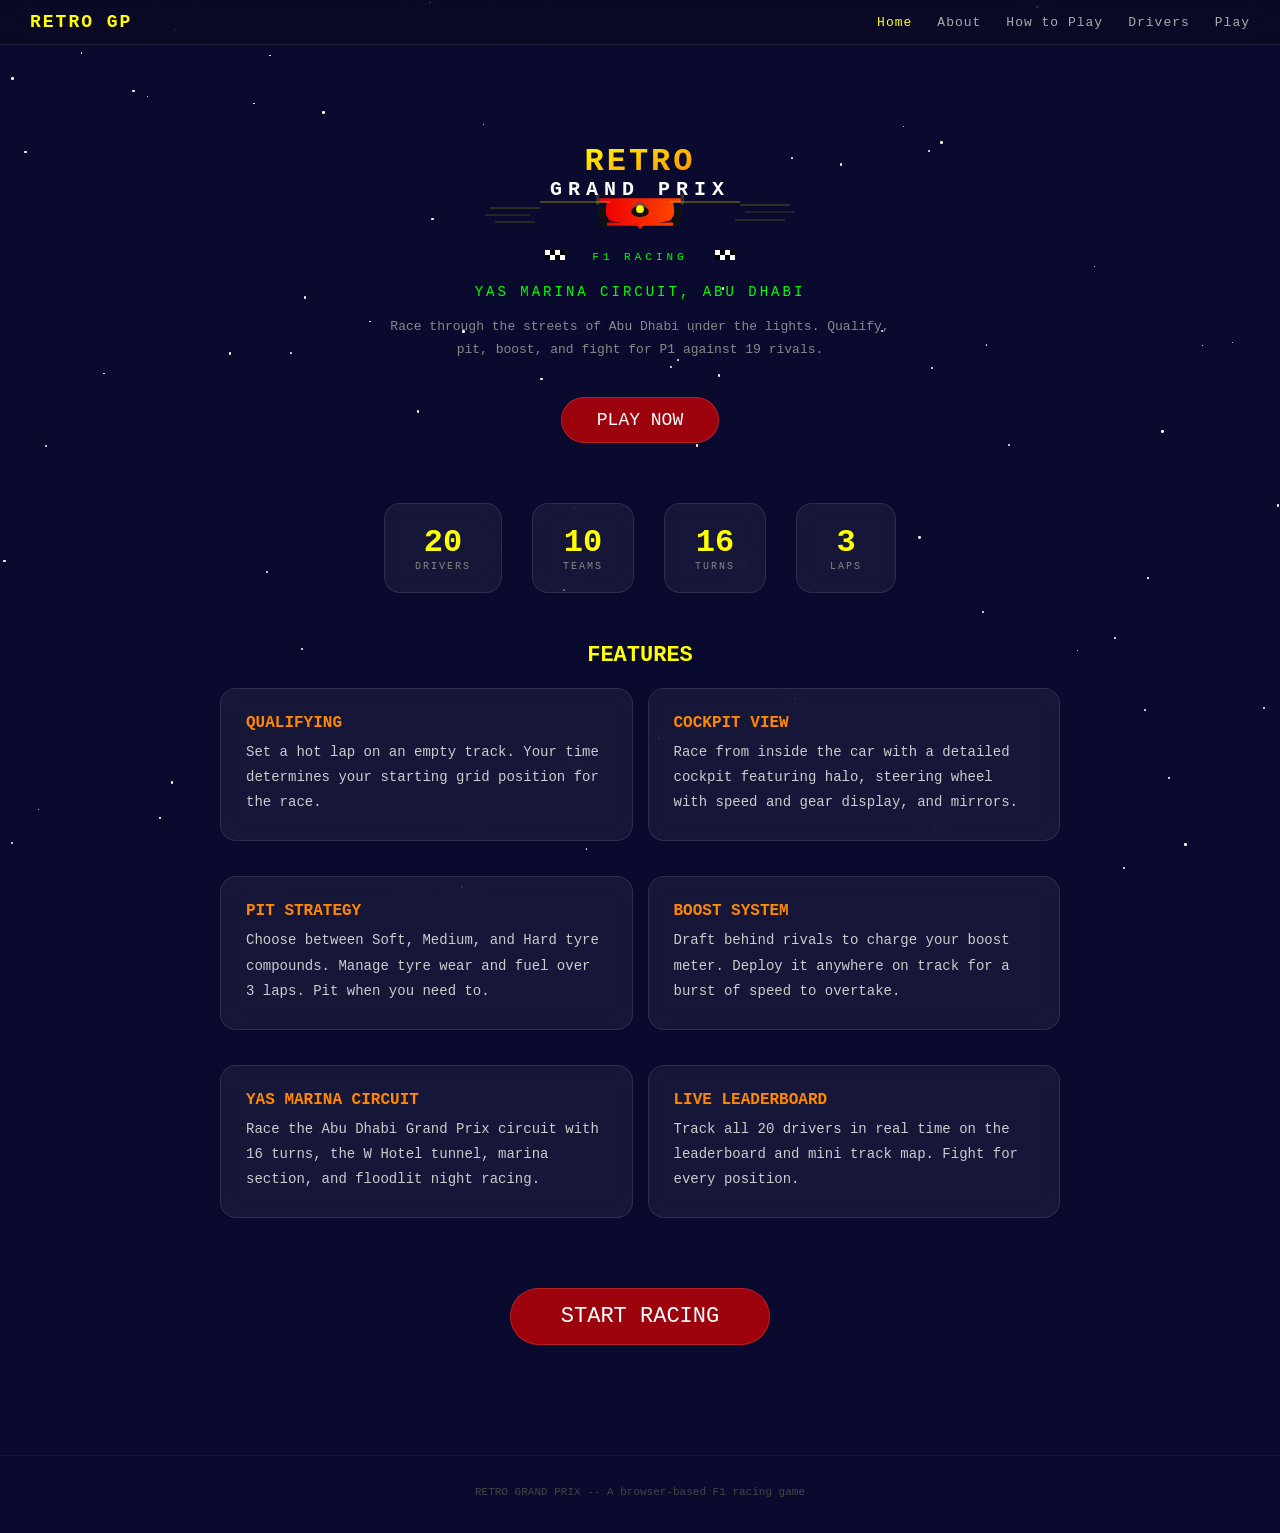
==== commit 997e93c0: "Full website, boost system, minimap, glassmorphism, qualifying boost - Multi-page website: Home, Abo" ====
--- a/index.html
+++ b/index.html
@@ -3,2217 +3,150 @@
 <head>
 <meta charset="UTF-8">
 <meta name="viewport" content="width=device-width, initial-scale=1.0">
-<title>Retro Grand Prix</title>
-<style>
-  * { margin: 0; padding: 0; box-sizing: border-box; }
-  body {
-    background: #000;
-    display: flex;
-    justify-content: center;
-    align-items: center;
-    height: 100vh;
-    overflow: hidden;
-    font-family: monospace;
-  }
-  canvas { display: block; image-rendering: pixelated; }
-  #ui {
-    position: absolute;
-    top: 0; left: 0; right: 0; bottom: 0;
-    pointer-events: none;
-    display: flex;
-    justify-content: center;
-    align-items: center;
-  }
-  #overlay {
-    color: #fff;
-    text-align: center;
-    font-size: 20px;
-    pointer-events: auto;
-    text-shadow: 2px 2px #000;
-  }
-  #overlay h1 { font-size: 48px; color: #ff0; margin-bottom: 10px; }
-  #overlay .sub { color: #0f0; margin-bottom: 20px; }
-  #overlay .start-btn {
-    background: #e00;
-    color: #fff;
-    border: none;
-    padding: 12px 35px;
-    border-radius: 999px;
-    font-size: 20px;
-    font-family: monospace;
-    cursor: pointer;
-    margin-top: 15px;
-  }
-  #overlay .start-btn:hover { background: #f22; }
-  #qualiHud {
-    position: absolute;
-    top: 10px; left: 50%;
-    transform: translateX(-50%);
-    font-family: monospace;
-    font-size: 16px;
-    color: #fff;
-    background: rgba(0,0,0,0.7);
-    padding: 8px 20px;
-    border-radius: 8px;
-    display: none;
-    text-align: center;
-    pointer-events: none;
-  }
-  #qualiHud .quali-label { color: #f0f; font-weight: bold; }
-  #qualiHud .quali-time { color: #0f0; font-size: 28px; font-weight: bold; }
-  .quali-grid {
-    display: grid;
-    grid-template-columns: 40px 12px 1fr 80px;
-    gap: 2px 8px;
-    font-size: 13px;
-    text-align: left;
-    max-height: 55vh;
-    overflow-y: auto;
-    margin: 10px 0;
-  }
-  .quali-grid .qg-pos { text-align: right; color: #aaa; }
-  .quali-grid .qg-color { width: 12px; height: 12px; border-radius: 50%; align-self: center; }
-  .quali-grid .qg-name { color: #fff; }
-  .quali-grid .qg-time { color: #0f0; font-family: monospace; }
-  .quali-grid .qg-player .qg-name { color: #ff0; font-weight: bold; }
-  .quali-grid .qg-player .qg-time { color: #ff0; }
-  #pitOverlay {
-    position: absolute;
-    top: 0; left: 0; right: 0; bottom: 0;
-    background: rgba(0,0,0,0.85);
-    display: none;
-    justify-content: center;
-    align-items: center;
-    z-index: 10;
-  }
-  #pitMenu {
-    text-align: center;
-    color: #fff;
-    font-family: monospace;
-  }
-  #pitMenu h2 { font-size: 32px; color: #ff0; margin-bottom: 15px; }
-  .pit-section { margin: 12px 0; }
-  .pit-section label { font-size: 14px; color: #aaa; display: block; margin-bottom: 6px; }
-  .tire-options, .fuel-options { display: flex; gap: 10px; justify-content: center; }
-  .tire-btn, .fuel-btn {
-    padding: 10px 18px;
-    border: 2px solid #555;
-    background: rgba(255,255,255,0.08);
-    color: #fff;
-    font-family: monospace;
-    font-size: 14px;
-    cursor: pointer;
-    border-radius: 8px;
-    min-width: 80px;
-  }
-  .tire-btn:hover, .fuel-btn:hover { border-color: #aaa; }
-  .tire-btn.selected, .fuel-btn.selected { border-color: #ff0; background: rgba(255,255,0,0.15); }
-  .tire-btn .tire-dot { display: inline-block; width: 10px; height: 10px; border-radius: 50%; margin-right: 6px; vertical-align: middle; }
-  #pitConfirm {
-    margin-top: 18px;
-    background: #0a0;
-    color: #fff;
-    border: none;
-    padding: 12px 35px;
-    border-radius: 999px;
-    font-size: 18px;
-    font-family: monospace;
-    cursor: pointer;
-  }
-  #pitConfirm:hover { background: #0c0; }
-  #tireHud, #fuelHud {
-    position: absolute;
-    left: 10px;
-    font-family: monospace;
-    font-size: 12px;
-    color: #fff;
-    background: rgba(0,0,0,0.7);
-    padding: 6px 10px;
-    border-radius: 0 8px 8px 0;
-    display: none;
-  }
-  #tireHud { top: 50px; }
-  #fuelHud { top: 85px; }
-  #pitHint {
-    position: absolute;
-    bottom: 100px;
-    left: 50%;
-    transform: translateX(-50%);
-    font-family: monospace;
-    font-size: 16px;
-    color: #ff0;
-    background: rgba(0,0,0,0.7);
-    padding: 8px 20px;
-    border-radius: 999px;
-    display: none;
-    pointer-events: none;
-  }
-  .team-grid {
-    display: grid;
-    grid-template-columns: 1fr 1fr;
-    gap: 8px;
-    margin: 15px 0;
-    max-width: 520px;
-    max-height: 60vh;
-    overflow-y: auto;
-  }
-  .team-card {
-    background: rgba(255,255,255,0.08);
-    border: 2px solid rgba(255,255,255,0.2);
-    border-radius: 12px;
-    padding: 12px;
-    cursor: pointer;
-    text-align: left;
-    font-family: monospace;
-    color: #fff;
-    transition: border-color 0.15s;
-  }
-  .team-card:hover { border-color: rgba(255,255,255,0.6); }
-  .team-card.selected { border-color: #ff0; background: rgba(255,255,0,0.1); }
-  .team-name { font-size: 16px; font-weight: bold; margin-bottom: 6px; }
-  .team-color-bar { height: 4px; margin-bottom: 8px; border-radius: 2px; }
-  .team-stats { font-size: 11px; color: #aaa; line-height: 1.6; }
-  .team-stats .bar-bg { display: inline-block; width: 80px; height: 8px; background: #333; vertical-align: middle; margin-left: 4px; }
-  .team-stats .bar-fill { display: block; height: 100%; }
-
-  #leaderboard {
-    position: absolute;
-    top: 45px; right: 0;
-    background: rgba(0,0,0,0.7);
-    padding: 8px 12px 8px 14px;
-    font-family: monospace;
-    font-size: 11px;
-    color: #fff;
-    pointer-events: none;
-    border: 1px solid rgba(255,255,255,0.2);
-    border-right: none;
-    border-radius: 10px 0 0 10px;
-    display: none;
-    min-width: 170px;
-  }
-  #leaderboard .lb-title {
-    font-size: 13px;
-    font-weight: bold;
-    color: #ff0;
-    margin-bottom: 4px;
-    border-bottom: 1px solid rgba(255,255,255,0.2);
-    padding-bottom: 3px;
-  }
-  #leaderboard .lb-row {
-    display: flex;
-    justify-content: space-between;
-    padding: 1px 0;
-    line-height: 1.5;
-  }
-  #leaderboard .lb-row.player {
-    color: #ff0;
-    font-weight: bold;
-  }
-  .lb-pos { width: 22px; text-align: right; margin-right: 6px; }
-  .lb-color { display: inline-block; width: 8px; height: 8px; margin-right: 5px; vertical-align: middle; }
-  .lb-name { flex: 1; overflow: hidden; white-space: nowrap; }
-
-  #touch-controls {
-    position: absolute;
-    bottom: 30px;
-    left: 0; right: 0;
-    display: none;
-    justify-content: space-between;
-    padding: 0 20px;
-    pointer-events: none;
-  }
-  .touch-btn {
-    width: 80px; height: 80px;
-    background: rgba(255,255,255,0.15);
-    border: 2px solid rgba(255,255,255,0.3);
-    border-radius: 50%;
-    color: #fff;
-    font-size: 32px;
-    font-family: monospace;
-    display: flex;
-    align-items: center;
-    justify-content: center;
-    pointer-events: auto;
-    user-select: none;
-    -webkit-user-select: none;
-  }
-  .touch-btn:active { background: rgba(255,255,255,0.35); }
-
-  @media (pointer: coarse) {
-    #touch-controls { display: flex; }
-  }
-</style>
+<title>Retro Grand Prix - F1 Racing Game</title>
+<link rel="stylesheet" href="styles.css">
 </head>
 <body>
-<canvas id="game"></canvas>
-<div id="leaderboard"></div>
-<div id="ui">
-  <div id="overlay">
-    <h1>RETRO GRAND PRIX</h1>
-    <div class="sub">--- F1 RACING 1986 ---</div>
-    <div id="menuScreen">
-      <div>Arrow Keys to drive, Space for DRS</div>
-      <button class="start-btn" id="startBtn">SELECT YOUR DRIVER</button>
+<div class="stars" id="stars"></div>
+<nav>
+  <a href="index.html" class="nav-logo">RETRO GP</a>
+  <div class="nav-links">
+    <a href="index.html" class="active">Home</a>
+    <a href="about.html">About</a>
+    <a href="howtoplay.html">How to Play</a>
+    <a href="drivers.html">Drivers</a>
+    <a href="game.html">Play</a>
+  </div>
+</nav>
+
+<div class="page">
+  <div class="hero">
+    <svg width="320" height="140" viewBox="0 0 320 140" xmlns="http://www.w3.org/2000/svg">
+      <defs>
+        <linearGradient id="logoGrad" x1="0%" y1="0%" x2="100%" y2="100%">
+          <stop offset="0%" style="stop-color:#ff0;stop-opacity:1" />
+          <stop offset="100%" style="stop-color:#f80;stop-opacity:1" />
+        </linearGradient>
+        <linearGradient id="carGrad" x1="0%" y1="0%" x2="100%" y2="0%">
+          <stop offset="0%" style="stop-color:#e00;stop-opacity:1" />
+          <stop offset="100%" style="stop-color:#f40;stop-opacity:1" />
+        </linearGradient>
+      </defs>
+      <line x1="10" y1="68" x2="60" y2="68" stroke="#ff0" stroke-width="1" opacity="0.3"/>
+      <line x1="5" y1="75" x2="50" y2="75" stroke="#ff0" stroke-width="1" opacity="0.2"/>
+      <line x1="15" y1="82" x2="55" y2="82" stroke="#ff0" stroke-width="1" opacity="0.25"/>
+      <line x1="260" y1="65" x2="310" y2="65" stroke="#ff0" stroke-width="1" opacity="0.3"/>
+      <line x1="265" y1="72" x2="315" y2="72" stroke="#ff0" stroke-width="1" opacity="0.2"/>
+      <line x1="255" y1="80" x2="305" y2="80" stroke="#ff0" stroke-width="1" opacity="0.25"/>
+      <g transform="translate(160,78) scale(1.1)">
+        <rect x="-38" y="-18" width="76" height="4" rx="1" fill="url(#carGrad)"/>
+        <rect x="-40" y="-22" width="3" height="10" rx="1" fill="#333"/>
+        <rect x="37" y="-22" width="3" height="10" rx="1" fill="#333"/>
+        <path d="M-30,-14 L-32,-5 L-28,2 L-15,5 L15,5 L28,2 L32,-5 L30,-14 L20,-16 L-20,-16 Z" fill="url(#carGrad)"/>
+        <ellipse cx="0" cy="-6" rx="8" ry="5" fill="#111"/>
+        <circle cx="0" cy="-8" r="3.5" fill="#ff0"/>
+        <path d="M-6,-10 L0,-14 L6,-10" stroke="#555" stroke-width="1.5" fill="none"/>
+        <rect x="-35" y="4" width="70" height="3" rx="1" fill="url(#carGrad)"/>
+        <path d="M-5,5 L0,10 L5,5" fill="url(#carGrad)"/>
+        <rect x="-38" y="-10" width="7" height="12" rx="2" fill="#111"/>
+        <rect x="31" y="-10" width="7" height="12" rx="2" fill="#111"/>
+        <rect x="-36" y="0" width="6" height="8" rx="2" fill="#111"/>
+        <rect x="30" y="0" width="6" height="8" rx="2" fill="#111"/>
+      </g>
+      <text x="160" y="30" text-anchor="middle" font-family="monospace" font-weight="bold" font-size="32" fill="url(#logoGrad)" letter-spacing="3">RETRO</text>
+      <text x="160" y="55" text-anchor="middle" font-family="monospace" font-weight="bold" font-size="20" fill="#fff" letter-spacing="6">GRAND PRIX</text>
+      <line x1="60" y1="62" x2="130" y2="62" stroke="#ff0" stroke-width="1" opacity="0.5"/>
+      <line x1="190" y1="62" x2="260" y2="62" stroke="#ff0" stroke-width="1" opacity="0.5"/>
+      <g transform="translate(65,110)">
+        <rect x="0" y="0" width="5" height="5" fill="#fff"/><rect x="5" y="0" width="5" height="5" fill="#000"/>
+        <rect x="10" y="0" width="5" height="5" fill="#fff"/><rect x="15" y="0" width="5" height="5" fill="#000"/>
+        <rect x="0" y="5" width="5" height="5" fill="#000"/><rect x="5" y="5" width="5" height="5" fill="#fff"/>
+        <rect x="10" y="5" width="5" height="5" fill="#000"/><rect x="15" y="5" width="5" height="5" fill="#fff"/>
+      </g>
+      <g transform="translate(235,110)">
+        <rect x="0" y="0" width="5" height="5" fill="#fff"/><rect x="5" y="0" width="5" height="5" fill="#000"/>
+        <rect x="10" y="0" width="5" height="5" fill="#fff"/><rect x="15" y="0" width="5" height="5" fill="#000"/>
+        <rect x="0" y="5" width="5" height="5" fill="#000"/><rect x="5" y="5" width="5" height="5" fill="#fff"/>
+        <rect x="10" y="5" width="5" height="5" fill="#000"/><rect x="15" y="5" width="5" height="5" fill="#fff"/>
+      </g>
+      <text x="160" y="120" text-anchor="middle" font-family="monospace" font-size="11" fill="#0f0" letter-spacing="4">F1 RACING</text>
+    </svg>
+    <div class="sub">YAS MARINA CIRCUIT, ABU DHABI</div>
+    <p style="color:#888; max-width:500px; margin:0 auto 25px; font-size:13px;">
+      Race through the streets of Abu Dhabi under the lights. Qualify, pit, boost, and fight for P1 against 19 rivals.
+    </p>
+    <a href="game.html" class="btn">PLAY NOW</a>
+  </div>
+
+  <!-- Stats -->
+  <div style="display:flex; justify-content:center; gap:30px; margin:30px 0; flex-wrap:wrap;">
+    <div class="glass" style="text-align:center; padding:20px 30px; min-width:100px;">
+      <div style="font-size:32px; color:#ff0; font-weight:bold;">20</div>
+      <div style="font-size:10px; color:#888; letter-spacing:2px;">DRIVERS</div>
     </div>
-    <div id="teamScreen" style="display:none;">
-      <div style="margin-bottom:10px; color:#aaa;">CHOOSE YOUR DRIVER</div>
-      <div class="team-grid" id="teamGrid"></div>
-      <button class="start-btn" id="raceBtn" style="display:none;">QUALIFYING</button>
+    <div class="glass" style="text-align:center; padding:20px 30px; min-width:100px;">
+      <div style="font-size:32px; color:#ff0; font-weight:bold;">10</div>
+      <div style="font-size:10px; color:#888; letter-spacing:2px;">TEAMS</div>
     </div>
-    <div id="setupScreen" style="display:none;">
-      <div style="margin-bottom:10px; color:#aaa;">RACE SETUP</div>
-      <div class="pit-section">
-        <label>STARTING TYRE</label>
-        <div class="tire-options">
-          <button class="tire-btn setup-tire" data-tire="soft"><span class="tire-dot" style="background:#e00;"></span>SOFT</button>
-          <button class="tire-btn setup-tire selected" data-tire="medium"><span class="tire-dot" style="background:#ff0;"></span>MEDIUM</button>
-          <button class="tire-btn setup-tire" data-tire="hard"><span class="tire-dot" style="background:#fff;"></span>HARD</button>
-        </div>
-      </div>
-      <button class="start-btn" id="goBtn">START RACE</button>
+    <div class="glass" style="text-align:center; padding:20px 30px; min-width:100px;">
+      <div style="font-size:32px; color:#ff0; font-weight:bold;">16</div>
+      <div style="font-size:10px; color:#888; letter-spacing:2px;">TURNS</div>
     </div>
-    <div id="qualiResultScreen" style="display:none;">
+    <div class="glass" style="text-align:center; padding:20px 30px; min-width:100px;">
+      <div style="font-size:32px; color:#ff0; font-weight:bold;">3</div>
+      <div style="font-size:10px; color:#888; letter-spacing:2px;">LAPS</div>
     </div>
   </div>
-</div>
-<div id="qualiHud">
-  <div class="quali-label">QUALIFYING LAP</div>
-  <div class="quali-time" id="qualiTimer">0:00.000</div>
-</div>
-<div id="tireHud"></div>
-<div id="fuelHud"></div>
-<div id="pitHint">PIT LANE: Steer LEFT to enter</div>
-<div id="pitOverlay">
-  <div id="pitMenu">
-    <h2>PIT STOP</h2>
-    <div class="pit-section">
-      <label>TYRE COMPOUND</label>
-      <div class="tire-options">
-        <button class="tire-btn" data-tire="soft"><span class="tire-dot" style="background:#e00;"></span>SOFT</button>
-        <button class="tire-btn" data-tire="medium"><span class="tire-dot" style="background:#ff0;"></span>MEDIUM</button>
-        <button class="tire-btn" data-tire="hard"><span class="tire-dot" style="background:#fff;"></span>HARD</button>
-      </div>
+
+  <!-- Features -->
+  <h2 style="text-align:center; margin-bottom:20px;">FEATURES</h2>
+  <div class="grid-2">
+    <div class="glass">
+      <h3>QUALIFYING</h3>
+      <p>Set a hot lap on an empty track. Your time determines your starting grid position for the race.</p>
     </div>
-    <button id="pitConfirm">GO GO GO!</button>
+    <div class="glass">
+      <h3>COCKPIT VIEW</h3>
+      <p>Race from inside the car with a detailed cockpit featuring halo, steering wheel with speed and gear display, and mirrors.</p>
+    </div>
+    <div class="glass">
+      <h3>PIT STRATEGY</h3>
+      <p>Choose between Soft, Medium, and Hard tyre compounds. Manage tyre wear and fuel over 3 laps. Pit when you need to.</p>
+    </div>
+    <div class="glass">
+      <h3>BOOST SYSTEM</h3>
+      <p>Draft behind rivals to charge your boost meter. Deploy it anywhere on track for a burst of speed to overtake.</p>
+    </div>
+    <div class="glass">
+      <h3>YAS MARINA CIRCUIT</h3>
+      <p>Race the Abu Dhabi Grand Prix circuit with 16 turns, the W Hotel tunnel, marina section, and floodlit night racing.</p>
+    </div>
+    <div class="glass">
+      <h3>LIVE LEADERBOARD</h3>
+      <p>Track all 20 drivers in real time on the leaderboard and mini track map. Fight for every position.</p>
+    </div>
+  </div>
+
+  <!-- CTA -->
+  <div style="text-align:center; margin:40px 0 20px;">
+    <a href="game.html" class="btn" style="font-size:22px; padding:15px 50px;">START RACING</a>
   </div>
 </div>
-<div id="touch-controls">
-  <div class="touch-btn" id="btnLeft">&lt;</div>
-  <div class="touch-btn" id="btnRight">&gt;</div>
-</div>
+
+<footer>RETRO GRAND PRIX -- A browser-based F1 racing game</footer>
 
 <script>
-const canvas = document.getElementById('game');
-const ctx = canvas.getContext('2d');
-const overlay = document.getElementById('overlay');
-const startBtn = document.getElementById('startBtn');
-
-let W, H;
-function resize() {
-  W = canvas.width = window.innerWidth;
-  H = canvas.height = window.innerHeight;
+// Generate stars
+const starsEl = document.getElementById('stars');
+for (let i = 0; i < 80; i++) {
+  const s = document.createElement('span');
+  s.style.left = Math.random() * 100 + '%';
+  s.style.top = Math.random() * 100 + '%';
+  s.style.width = (Math.random() * 2 + 1) + 'px';
+  s.style.height = s.style.width;
+  s.style.animationDelay = Math.random() * 3 + 's';
+  starsEl.appendChild(s);
 }
-resize();
-window.addEventListener('resize', resize);
-
-// Game constants
-const ROAD_WIDTH = 2000;
-const SEG_LENGTH = 200;
-const TOTAL_SEGMENTS = 1600;
-const CAMERA_DEPTH = 1 / Math.tan((80 / 2) * Math.PI / 180);
-const DRAW_DISTANCE = 200;
-const LAP_LENGTH = TOTAL_SEGMENTS * SEG_LENGTH;
-const TOTAL_LAPS = 3;
-
-// Colors - Abu Dhabi twilight desert
-const COL_SKY1 = '#0a0a2e';
-const COL_SKY2 = '#1a1040';
-const COL_GRASS1 = '#c4a55a';
-const COL_GRASS2 = '#b89a50';
-const COL_ROAD1 = '#444';
-const COL_ROAD2 = '#555';
-const COL_RUMBLE1 = '#e00';
-const COL_RUMBLE2 = '#fff';
-const COL_LANE = '#fff';
-
-// Build track segments
-const segments = [];
-function buildTrack() {
-  segments.length = 0;
-  for (let i = 0; i < TOTAL_SEGMENTS; i++) {
-    let curve = 0;
-    let hill = 0;
-
-    // ============================================
-    // YAS MARINA CIRCUIT, ABU DHABI (post-2021)
-    // 5.281 km, 16 turns, anti-clockwise
-    // 1600 segments = 5281m, ~3.3m per segment
-    // ============================================
-
-    // --- PIT STRAIGHT (seg 0-300) ~1km, flat out ---
-
-    // --- T1: Heavy braking left (tight, 90°) ---
-    if (i > 300 && i < 340) curve = -3.5;
-
-    // --- T2: Quick right (short, opens up) ---
-    if (i > 345 && i < 370) curve = 2;
-
-    // --- T3: Medium left ---
-    if (i > 375 && i < 410) curve = -2;
-
-    // --- Short straight (seg 410-470) ---
-
-    // --- T4: Right-hander (medium speed) ---
-    if (i > 470 && i < 500) curve = 2;
-
-    // --- T5: Left-right chicane (tight, 2nd gear) ---
-    if (i > 510 && i < 535) curve = -2.5;
-    if (i > 535 && i < 555) curve = 2;
-
-    // --- T6: LEFT HAIRPIN (slowest point, ~80km/h) ---
-    if (i > 565 && i < 610) curve = -4;
-
-    // --- T7: Right kink on exit ---
-    if (i > 620 && i < 645) curve = 1.5;
-
-    // --- T8-9: Long sweeping left (under the W Hotel) ---
-    if (i > 650 && i < 720) curve = -2;
-
-    // --- BACK STRAIGHT (seg 720-1070) ~1.2km, DRS zone, top speed ---
-
-    // --- T10-11: Fast left-right S-curves (2021 redesign, high speed) ---
-    if (i > 1070 && i < 1105) curve = -2;
-    if (i > 1105 && i < 1140) curve = 2;
-
-    // --- Short straight (seg 1140-1200) ---
-
-    // --- T12-13: Left-right chicane (medium speed, marina section) ---
-    if (i > 1200 && i < 1235) curve = -2.5;
-    if (i > 1240 && i < 1270) curve = 2;
-
-    // --- T14: Left-hander (medium, 4th gear) ---
-    if (i > 1285 && i < 1320) curve = -2;
-
-    // --- Short straight (seg 1320-1380) ---
-
-    // --- T15: Right (medium) ---
-    if (i > 1380 && i < 1410) curve = 2;
-
-    // --- T16: Final left onto pit straight ---
-    if (i > 1420 && i < 1470) curve = -2.5;
-
-    // --- Final approach to pit straight (seg 1470-1600) ---
-
-    // Abu Dhabi is essentially flat - negligible elevation
-    hill = 0;
-
-    segments.push({
-      index: i,
-      p1: { world: { z: i * SEG_LENGTH, y: hill }, screen: {} },
-      p2: { world: { z: (i + 1) * SEG_LENGTH, y: hill }, screen: {} },
-      curve: curve,
-      color: {
-        road: i % 4 < 2 ? COL_ROAD1 : COL_ROAD2,
-        grass: i % 4 < 2 ? COL_GRASS1 : COL_GRASS2,
-        rumble: i % 4 < 2 ? COL_RUMBLE1 : COL_RUMBLE2,
-      },
-      cars: [],
-    });
-  }
-
-  // Smooth hills
-  for (let i = 1; i < TOTAL_SEGMENTS; i++) {
-    segments[i].p1.world.y = segments[i - 1].p2.world.y;
-  }
-}
-
-// AI Cars - the 21 other drivers
-const AI_CARS = [];
-
-function spawnAICars(gridOrder) {
-  AI_CARS.length = 0;
-  // gridOrder is an array of TEAMS indices in qualifying order
-  // Find player's grid position
-  const order = gridOrder || TEAMS.map((_, i) => i);
-  let gridPos = 0;
-  const playerGridPos = order.indexOf(selectedTeam);
-
-  order.forEach((teamIdx, pos) => {
-    if (teamIdx === selectedTeam) return; // skip player
-    const driver = TEAMS[teamIdx];
-    // Adjust grid position: if AI is behind player, shift up
-    const actualPos = pos > playerGridPos ? pos : pos;
-    const row = Math.floor(actualPos / 2);
-    const col = actualPos % 2;
-    const startZ = -(row * SEG_LENGTH * 1.5) - (col * SEG_LENGTH * 0.5);
-    AI_CARS.push({
-      offset: col === 0 ? -0.35 : 0.35,
-      z: startZ,
-      speed: (driver.maxSpeed * 0.28) + Math.random() * (driver.maxSpeed * 0.18),
-      color: driver.color,
-      name: driver.name,
-    });
-  });
-
-  // Place player at their grid position
-  const pRow = Math.floor(playerGridPos / 2);
-  const pCol = playerGridPos % 2;
-  player.z = -(pRow * SEG_LENGTH * 1.5) - (pCol * SEG_LENGTH * 0.5);
-  player.x = pCol === 0 ? -0.35 : 0.35;
-
-  // Shift everyone forward so nobody has negative z (breaks rendering)
-  const minZ = Math.min(player.z, ...AI_CARS.map(c => c.z));
-  if (minZ < 0) {
-    const shift = -minZ + SEG_LENGTH;
-    player.z += shift;
-    player.lastLapZ += shift;
-    AI_CARS.forEach(c => c.z += shift);
-  }
-}
-
-// F1 Teams
-const TEAMS = [
-  { name: 'JAKE THUNDER',       color: '#3671C6', accent: '#6699dd', maxSpeed: 220, accel: 5.3, turnSpeed: 0.40, team: 'Storm Racing' },
-  { name: 'RIKU TANAKA',        color: '#3671C6', accent: '#6699dd', maxSpeed: 213, accel: 5.4, turnSpeed: 0.42, team: 'Storm Racing' },
-  { name: 'MARCO VALENTINI',    color: '#E8002D', accent: '#ff3333', maxSpeed: 218, accel: 5.0, turnSpeed: 0.38, team: 'Scuderia Fuoco' },
-  { name: 'DIEGO SANTOS',       color: '#E8002D', accent: '#ff3333', maxSpeed: 217, accel: 5.2, turnSpeed: 0.40, team: 'Scuderia Fuoco' },
-  { name: 'ALEX DRAKE',         color: '#FF8000', accent: '#ffaa33', maxSpeed: 216, accel: 5.5, turnSpeed: 0.45, team: 'Apex Motors' },
-  { name: 'NOAH CHEN',          color: '#FF8000', accent: '#ffaa33', maxSpeed: 214, accel: 5.4, turnSpeed: 0.44, team: 'Apex Motors' },
-  { name: 'VIKTOR BERG',        color: '#27F4D2', accent: '#33ffe0', maxSpeed: 215, accel: 5.3, turnSpeed: 0.43, team: 'Titan GP' },
-  { name: 'LUCA MORETTI',       color: '#27F4D2', accent: '#33ffe0', maxSpeed: 212, accel: 5.5, turnSpeed: 0.44, team: 'Titan GP' },
-  { name: 'RAFAEL COSTA',       color: '#229971', accent: '#00a878', maxSpeed: 210, accel: 4.8, turnSpeed: 0.41, team: 'Emerald Racing' },
-  { name: 'KAI MULLER',         color: '#229971', accent: '#00a878', maxSpeed: 206, accel: 4.9, turnSpeed: 0.40, team: 'Emerald Racing' },
-  { name: 'ANTOINE DUBOIS',     color: '#FF87BC', accent: '#ffaacc', maxSpeed: 204, accel: 5.4, turnSpeed: 0.43, team: 'Blaze F1' },
-  { name: 'MATEO RUIZ',         color: '#FF87BC', accent: '#ffaacc', maxSpeed: 202, accel: 5.5, turnSpeed: 0.44, team: 'Blaze F1' },
-  { name: 'FINN HARTLEY',       color: '#64C4FF', accent: '#88ddff', maxSpeed: 200, accel: 5.8, turnSpeed: 0.46, team: 'Velocity F1' },
-  { name: 'OMAR RASHID',        color: '#64C4FF', accent: '#88ddff', maxSpeed: 208, accel: 5.3, turnSpeed: 0.42, team: 'Velocity F1' },
-  { name: 'SVEN NILSSON',       color: '#6692FF', accent: '#88aaff', maxSpeed: 203, accel: 5.6, turnSpeed: 0.44, team: 'Comet Racing' },
-  { name: 'YUTO KIMURA',        color: '#6692FF', accent: '#88aaff', maxSpeed: 198, accel: 5.7, turnSpeed: 0.45, team: 'Comet Racing' },
-  { name: 'LEON KRAUSE',        color: '#B6BABD', accent: '#d0d0d0', maxSpeed: 200, accel: 5.6, turnSpeed: 0.44, team: 'Iron Wolves' },
-  { name: 'JACK MORRISON',      color: '#B6BABD', accent: '#d0d0d0', maxSpeed: 197, accel: 5.8, turnSpeed: 0.46, team: 'Iron Wolves' },
-  { name: 'ARJUN PATEL',        color: '#2D826D', accent: '#44bb99', maxSpeed: 198, accel: 5.7, turnSpeed: 0.45, team: 'Zenith GP' },
-  { name: 'ETHAN WOLFE',        color: '#2D826D', accent: '#44bb99', maxSpeed: 195, accel: 5.9, turnSpeed: 0.47, team: 'Zenith GP' },
-];
-let selectedTeam = 0;
-
-// Tire compounds
-const TIRES = {
-  soft:   { grip: 1.2, speedBonus: 10, wearRate: 0.035, color: '#e00', label: 'SOFT' },
-  medium: { grip: 1.0, speedBonus: 0,  wearRate: 0.018, color: '#ff0', label: 'MEDIUM' },
-  hard:   { grip: 0.85, speedBonus: -5, wearRate: 0.008, color: '#fff', label: 'HARD' },
-};
-const FUEL_LEVELS = {
-  low:    { weight: 0, capacity: 0.3, label: 'LOW' },
-  medium: { weight: -5, capacity: 0.6, label: 'MEDIUM' },
-  full:   { weight: -12, capacity: 1.0, label: 'FULL' },
-};
-
-// Player state
-let player = {};
-function resetPlayer() {
-  const team = TEAMS[selectedTeam];
-  player = {
-    x: 0,
-    z: 0,
-    speed: 0,
-    baseMaxSpeed: team.maxSpeed,
-    maxSpeed: team.maxSpeed,
-    baseAccel: team.accel,
-    accel: team.accel,
-    brake: 8,
-    decel: 3,
-    offRoadDecel: 6,
-    baseTurnSpeed: team.turnSpeed,
-    turnSpeed: team.turnSpeed,
-    steerSmooth: 0,
-    collisionCooldown: 0,
-    drsActive: false,
-    drsAvailable: false,
-    drsCooldown: 0,
-    lap: 1,
-    lastLapZ: 0,
-    color: team.color,
-    // Tire state
-    tire: 'medium',
-    tireWear: 0, // 0 = fresh, 1 = dead
-    // Fuel state
-    fuel: 1.0, // 0 = empty, 1 = full
-    fuelLevel: 'full',
-    // Pit
-    inPitZone: false,
-    hasPitted: false,
-    pitCooldown: 0,
-  };
-  applyTireAndFuel();
-}
-
-function applyTireAndFuel() {
-  const t = TIRES[player.tire];
-  const wearFactor = 1 - player.tireWear * 0.5; // at 100% wear, lose 50% grip
-  player.turnSpeed = player.baseTurnSpeed * t.grip * wearFactor;
-  player.maxSpeed = player.baseMaxSpeed + t.speedBonus + (player.fuel > 0 ? FUEL_LEVELS[player.fuelLevel].weight * player.fuel : -20);
-  player.accel = player.baseAccel * (player.fuel > 0 ? 1 : 0.5);
-}
-
-// Input
-const keys = {};
-window.addEventListener('keydown', e => { keys[e.key.toLowerCase()] = true; e.preventDefault(); });
-window.addEventListener('keyup', e => { keys[e.key.toLowerCase()] = false; });
-
-// Touch controls
-const touchState = { left: false, right: false };
-const btnLeft = document.getElementById('btnLeft');
-const btnRight = document.getElementById('btnRight');
-
-btnLeft.addEventListener('touchstart', e => { e.preventDefault(); touchState.left = true; });
-btnLeft.addEventListener('touchend', e => { e.preventDefault(); touchState.left = false; });
-btnRight.addEventListener('touchstart', e => { e.preventDefault(); touchState.right = true; });
-btnRight.addEventListener('touchend', e => { e.preventDefault(); touchState.right = false; });
-
-// Game state
-let gameState = 'menu'; // menu, racing, gameover
-let gameOverReason = '';
-let countdownTimer = 0;
-let countdownNumber = 0;
-
-// Project a point (no horizontal offset - that's handled separately)
-function project(p, cameraY, cameraZ) {
-  const dz = p.world.z - cameraZ;
-  if (dz <= 0) { p.screen.scale = 0; return; }
-  p.screen.scale = CAMERA_DEPTH / dz;
-  p.screen.x = W / 2;
-  p.screen.y = H / 2 - (p.screen.scale * (p.world.y - cameraY) * H / 2);
-  p.screen.w = p.screen.scale * ROAD_WIDTH * W / 2;
-}
-
-// Draw a polygon
-function drawPoly(color, x1, y1, w1, x2, y2, w2) {
-  ctx.fillStyle = color;
-  ctx.beginPath();
-  ctx.moveTo(x1 - w1, y1);
-  ctx.lineTo(x1 + w1, y1);
-  ctx.lineTo(x2 + w2, y2);
-  ctx.lineTo(x2 - w2, y2);
-  ctx.closePath();
-  ctx.fill();
-}
-
-// Draw F1 car sprite (top-down rear view)
-function drawCar(x, y, scale, color, isPlayer) {
-  const w = 60 * scale * W / 640;
-  const h = 35 * scale * W / 640;
-
-  if (w < 1) return;
-
-  ctx.save();
-  ctx.translate(x, y);
-
-  // Shadow underneath
-  ctx.fillStyle = 'rgba(0,0,0,0.35)';
-  ctx.beginPath();
-  ctx.ellipse(0, h * 0.1, w * 1.2, h * 0.25, 0, 0, Math.PI * 2);
-  ctx.fill();
-
-  // Rear diffuser
-  ctx.fillStyle = '#1a1a1a';
-  ctx.fillRect(-w * 0.85, -h * 0.15, w * 1.7, h * 0.25);
-
-  // Rear wheels (wide, exposed)
-  ctx.fillStyle = '#111';
-  const wheelW = w * 0.3;
-  const wheelH = h * 0.9;
-  // Left rear wheel
-  ctx.fillRect(-w * 1.35, -h * 0.85, wheelW, wheelH);
-  ctx.fillStyle = '#333';
-  ctx.fillRect(-w * 1.35, -h * 0.45, wheelW, h * 0.08); // tire band
-  // Right rear wheel
-  ctx.fillStyle = '#111';
-  ctx.fillRect(w * 1.05, -h * 0.85, wheelW, wheelH);
-  ctx.fillStyle = '#333';
-  ctx.fillRect(w * 1.05, -h * 0.45, wheelW, h * 0.08);
-
-  // Rear suspension arms
-  ctx.fillStyle = '#444';
-  ctx.fillRect(-w * 1.05, -h * 0.5, w * 0.25, h * 0.08);
-  ctx.fillRect(w * 0.8, -h * 0.5, w * 0.25, h * 0.08);
-  ctx.fillRect(-w * 1.05, -h * 0.3, w * 0.25, h * 0.08);
-  ctx.fillRect(w * 0.8, -h * 0.3, w * 0.25, h * 0.08);
-
-  // Main body (tapered nose shape)
-  ctx.fillStyle = color;
-  ctx.beginPath();
-  ctx.moveTo(-w * 0.8, 0);
-  ctx.lineTo(-w * 0.85, -h * 0.4);
-  ctx.lineTo(-w * 0.7, -h * 1.2);
-  ctx.lineTo(-w * 0.35, -h * 1.8);
-  ctx.lineTo(w * 0.35, -h * 1.8);
-  ctx.lineTo(w * 0.7, -h * 1.2);
-  ctx.lineTo(w * 0.85, -h * 0.4);
-  ctx.lineTo(w * 0.8, 0);
-  ctx.closePath();
-  ctx.fill();
-
-  // Sidepods
-  ctx.fillStyle = color;
-  ctx.beginPath();
-  ctx.moveTo(-w * 0.85, -h * 0.4);
-  ctx.lineTo(-w * 1.0, -h * 0.6);
-  ctx.lineTo(-w * 0.9, -h * 1.0);
-  ctx.lineTo(-w * 0.7, -h * 1.0);
-  ctx.closePath();
-  ctx.fill();
-  ctx.beginPath();
-  ctx.moveTo(w * 0.85, -h * 0.4);
-  ctx.lineTo(w * 1.0, -h * 0.6);
-  ctx.lineTo(w * 0.9, -h * 1.0);
-  ctx.lineTo(w * 0.7, -h * 1.0);
-  ctx.closePath();
-  ctx.fill();
-
-  // Cockpit / halo
-  ctx.fillStyle = '#111';
-  ctx.beginPath();
-  ctx.ellipse(0, -h * 1.1, w * 0.28, h * 0.35, 0, 0, Math.PI * 2);
-  ctx.fill();
-
-  // Halo bar
-  ctx.strokeStyle = '#555';
-  ctx.lineWidth = Math.max(1, w * 0.06);
-  ctx.beginPath();
-  ctx.moveTo(-w * 0.25, -h * 1.3);
-  ctx.lineTo(0, -h * 1.55);
-  ctx.lineTo(w * 0.25, -h * 1.3);
-  ctx.stroke();
-
-  // Helmet
-  ctx.fillStyle = isPlayer ? '#ff0' : '#fff';
-  ctx.beginPath();
-  ctx.arc(0, -h * 1.15, w * 0.15, 0, Math.PI * 2);
-  ctx.fill();
-
-  // Rear wing (big, wide)
-  ctx.fillStyle = color;
-  ctx.fillRect(-w * 1.1, -h * 0.05, w * 2.2, h * 0.12);
-  // Wing endplates
-  ctx.fillStyle = '#222';
-  ctx.fillRect(-w * 1.15, -h * 0.15, w * 0.08, h * 0.35);
-  ctx.fillRect(w * 1.07, -h * 0.15, w * 0.08, h * 0.35);
-
-  // DRS flap
-  ctx.fillStyle = '#222';
-  ctx.fillRect(-w * 1.0, -h * 0.15, w * 2.0, h * 0.06);
-
-  // Front wheels (smaller, further up)
-  ctx.fillStyle = '#111';
-  const fwW = w * 0.22;
-  const fwH = h * 0.6;
-  ctx.fillRect(-w * 1.2, -h * 1.6, fwW, fwH);
-  ctx.fillRect(w * 0.98, -h * 1.6, fwW, fwH);
-
-  // Front wing tips
-  ctx.fillStyle = color;
-  ctx.fillRect(-w * 1.1, -h * 1.85, w * 2.2, h * 0.1);
-
-  // Nose cone
-  ctx.fillStyle = color;
-  ctx.beginPath();
-  ctx.moveTo(-w * 0.2, -h * 1.8);
-  ctx.lineTo(0, -h * 2.1);
-  ctx.lineTo(w * 0.2, -h * 1.8);
-  ctx.closePath();
-  ctx.fill();
-
-  // Rear light (red strip)
-  ctx.fillStyle = '#f00';
-  ctx.fillRect(-w * 0.3, h * 0.02, w * 0.6, h * 0.06);
-
-  ctx.restore();
-}
-
-// Draw Yas Marina Circuit scenery
-function drawScenery(seg, grassY1, grassY2, scale) {
-  const idx = seg.index;
-  const sf = scale * W / 640;
-
-  // Helper: draw a building
-  function bld(x, y, w, h, color, windows) {
-    if (w < 1) return;
-    ctx.fillStyle = color;
-    ctx.fillRect(x - w, y - h, w * 2, h);
-    if (windows && w > 3) {
-      const rows = Math.min(6, Math.floor(h / (sf * 8)));
-      const cols = Math.min(4, Math.floor(w / (sf * 5)));
-      for (let r = 0; r < rows; r++) {
-        for (let c = 0; c < cols; c++) {
-          ctx.fillStyle = (idx + r + c) % 3 === 0 ? '#ffee88' : '#ffe455';
-          const wx = x - w * 0.75 + c * (w * 1.5 / cols);
-          const wy = y - h * 0.92 + r * (h * 0.85 / rows);
-          ctx.fillRect(wx, wy, w * 0.8 / cols, h * 0.4 / rows);
-        }
-      }
-    }
-  }
-
-  // Helper: draw palm tree
-  function palm(x, y, h, w) {
-    if (w < 0.5) return;
-    ctx.fillStyle = '#7a5c1e';
-    ctx.fillRect(x - w * 0.15, y - h, w * 0.3, h);
-    ctx.strokeStyle = '#1e7a1e';
-    ctx.lineWidth = Math.max(1, w * 0.25);
-    for (let f = -3; f <= 3; f++) {
-      ctx.beginPath();
-      ctx.moveTo(x, y - h);
-      ctx.quadraticCurveTo(x + f * w * 1.2, y - h - w * 0.8, x + f * w * 2, y - h + w * 0.6);
-      ctx.stroke();
-    }
-  }
-
-  // ============================================================
-  // PIT STRAIGHT (seg 0-300): Pit wall, team garages, grandstand
-  // ============================================================
-  if (idx >= 0 && idx <= 300) {
-    // Pit wall (left side, low barrier)
-    if (idx % 8 === 0) {
-      const wx = seg.p1.screen.x - seg.p1.screen.w * 1.15;
-      const wh = 15 * sf;
-      const ww = 12 * sf;
-      if (ww > 0.5) {
-        ctx.fillStyle = '#888';
-        ctx.fillRect(wx - ww, grassY1 - wh, ww * 2, wh);
-      }
-    }
-    // Grandstand (right side)
-    if (idx >= 50 && idx <= 250 && idx % 20 === 0) {
-      const gx = seg.p1.screen.x + seg.p1.screen.w * 1.6;
-      bld(gx, grassY1, 40 * sf, 50 * sf, '#3a3a5a', true);
-    }
-    // Yas Viceroy hotel visible in distance (right)
-    if (idx >= 100 && idx <= 200 && idx % 40 === 0) {
-      const hx = seg.p1.screen.x + seg.p1.screen.w * 2.5;
-      bld(hx, grassY1, 25 * sf, 100 * sf, '#1a2a4a', true);
-    }
-  }
-
-  // ============================================================
-  // T1-T3 area (seg 300-420): Grandstands, braking boards
-  // ============================================================
-  if (idx >= 260 && idx <= 300 && idx % 10 === 0) {
-    // Braking distance boards (200m, 150m, 100m, 50m)
-    const side = 1;
-    const bx = seg.p1.screen.x + side * seg.p1.screen.w * 1.2;
-    const bh = 20 * sf;
-    const bw = 10 * sf;
-    if (bw > 1) {
-      ctx.fillStyle = '#fff';
-      ctx.fillRect(bx - bw, grassY1 - bh, bw * 2, bh);
-      ctx.fillStyle = '#e00';
-      const stripes = Math.floor((300 - idx) / 10);
-      for (let s = 0; s < Math.min(stripes, 4); s++) {
-        ctx.fillRect(bx - bw * 0.7 + s * bw * 0.4, grassY1 - bh * 0.85, bw * 0.3, bh * 0.7);
-      }
-    }
-  }
-  if (idx >= 300 && idx <= 420 && idx % 15 === 0) {
-    // T1 grandstand (South grandstand)
-    const gx = seg.p1.screen.x + seg.p1.screen.w * 1.8;
-    bld(gx, grassY1, 35 * sf, 45 * sf, '#3a3a5a', true);
-  }
-
-  // ============================================================
-  // T5-T6 HAIRPIN area (seg 510-645): Run-off, catch fencing
-  // ============================================================
-  if (idx >= 555 && idx <= 620 && idx % 12 === 0) {
-    // Catch fencing around hairpin
-    const side = (idx % 24 === 0) ? -1 : 1;
-    const fx = seg.p1.screen.x + side * seg.p1.screen.w * 1.4;
-    const fh = 30 * sf;
-    const fw = 3 * sf;
-    if (fw > 0.5) {
-      ctx.fillStyle = '#999';
-      ctx.fillRect(fx - fw * 0.3, grassY1 - fh, fw * 0.6, fh);
-      ctx.strokeStyle = 'rgba(200,200,200,0.3)';
-      ctx.lineWidth = Math.max(0.5, fw * 0.15);
-      ctx.strokeRect(fx - fw * 2, grassY1 - fh * 0.9, fw * 4, fh * 0.8);
-    }
-  }
-
-  // ============================================================
-  // T8-9: W HOTEL / YAS VICEROY (seg 650-720)
-  // Track passes UNDER the hotel - iconic landmark
-  // ============================================================
-  if (idx >= 640 && idx <= 730) {
-    // W Hotel structure spanning over the track
-    if (idx % 5 === 0) {
-      const lx = seg.p1.screen.x - seg.p1.screen.w * 1.6;
-      const rx = seg.p1.screen.x + seg.p1.screen.w * 1.6;
-      const hotelH = 100 * sf;
-      const pillarW = 8 * sf;
-
-      if (pillarW > 0.5) {
-        // Support pillars
-        ctx.fillStyle = '#2a2a4a';
-        ctx.fillRect(lx - pillarW, grassY1 - hotelH, pillarW * 2, hotelH);
-        ctx.fillRect(rx - pillarW, grassY1 - hotelH, pillarW * 2, hotelH);
-
-        // Hotel canopy spanning over track
-        ctx.fillStyle = 'rgba(30,30,60,0.6)';
-        ctx.fillRect(lx - pillarW, grassY1 - hotelH, rx - lx + pillarW * 2, hotelH * 0.15);
-
-        // Diamond-pattern LED facade (iconic grid shell)
-        ctx.strokeStyle = '#4466aa';
-        ctx.lineWidth = Math.max(0.5, sf * 1);
-        const span = rx - lx;
-        for (let d = 0; d < 4; d++) {
-          const dy = grassY1 - hotelH * 0.85 + d * hotelH * 0.18;
-          ctx.beginPath();
-          ctx.moveTo(lx, dy);
-          ctx.lineTo(rx, dy);
-          ctx.stroke();
-        }
-
-        // Color-changing LED glow on hotel
-        const t = performance.now() / 2000;
-        const hue = (idx * 5 + t * 60) % 360;
-        ctx.fillStyle = `hsla(${hue}, 80%, 50%, 0.15)`;
-        ctx.fillRect(lx, grassY1 - hotelH, span, hotelH * 0.12);
-      }
-    }
-  }
-
-  // ============================================================
-  // BACK STRAIGHT (seg 720-1070): DRS detection, distance boards
-  // ============================================================
-  if (idx >= 720 && idx <= 1070) {
-    // DRS detection point marker
-    if (idx === 750) {
-      const dx = seg.p1.screen.x + seg.p1.screen.w * 1.2;
-      const dh = 25 * sf;
-      const dw = 15 * sf;
-      if (dw > 1) {
-        ctx.fillStyle = '#0a0';
-        ctx.fillRect(dx - dw, grassY1 - dh, dw * 2, dh);
-        ctx.fillStyle = '#fff';
-        ctx.font = `${Math.max(6, Math.floor(dh * 0.4))}px monospace`;
-        ctx.textAlign = 'center';
-        ctx.fillText('DRS', dx, grassY1 - dh * 0.4);
-      }
-    }
-    // Palm trees lining the straight
-    if (idx % 30 === 0) {
-      palm(seg.p1.screen.x - seg.p1.screen.w * 1.5, grassY1, 80 * sf, 10 * sf);
-      palm(seg.p1.screen.x + seg.p1.screen.w * 1.5, grassY1, 80 * sf, 10 * sf);
-    }
-  }
-
-  // ============================================================
-  // T10-11 S-CURVES (seg 1070-1140): New 2021 section
-  // ============================================================
-  if (idx >= 1060 && idx <= 1150 && idx % 12 === 0) {
-    const side = (idx % 24 === 0) ? -1 : 1;
-    const gx = seg.p1.screen.x + side * seg.p1.screen.w * 1.7;
-    bld(gx, grassY1, 30 * sf, 40 * sf, '#3a3a5a', true);
-  }
-
-  // ============================================================
-  // MARINA SECTION T12-T16 (seg 1200-1470): Yachts, marina, towers
-  // ============================================================
-  if (idx >= 1180 && idx <= 1480) {
-    // Marina water (blue strip on left side)
-    if (idx % 6 === 0) {
-      const wx = seg.p1.screen.x - seg.p1.screen.w * 1.5;
-      const ww = seg.p1.screen.w * 0.6;
-      if (ww > 2) {
-        ctx.fillStyle = '#0a2a4a';
-        ctx.fillRect(wx - ww, grassY1 - 3 * sf, ww * 2, 6 * sf);
-      }
-    }
-    // Yachts in the marina
-    if (idx >= 1220 && idx <= 1400 && idx % 25 === 0) {
-      const yx = seg.p1.screen.x - seg.p1.screen.w * 1.8;
-      const yh = 20 * sf;
-      const yw = 12 * sf;
-      if (yw > 1) {
-        // Hull
-        ctx.fillStyle = '#fff';
-        ctx.beginPath();
-        ctx.moveTo(yx - yw, grassY1 - yh * 0.3);
-        ctx.lineTo(yx + yw, grassY1 - yh * 0.3);
-        ctx.lineTo(yx + yw * 0.7, grassY1);
-        ctx.lineTo(yx - yw * 0.7, grassY1);
-        ctx.closePath();
-        ctx.fill();
-        // Mast
-        ctx.fillStyle = '#aaa';
-        ctx.fillRect(yx - sf * 0.5, grassY1 - yh, sf, yh * 0.7);
-        // Cabin light
-        ctx.fillStyle = '#ffee88';
-        ctx.fillRect(yx - yw * 0.3, grassY1 - yh * 0.5, yw * 0.6, yh * 0.15);
-      }
-    }
-    // Marina residential towers (right side)
-    if (idx % 20 === 0) {
-      const tx = seg.p1.screen.x + seg.p1.screen.w * 2;
-      const th = (70 + (idx % 60) * 1.5) * sf;
-      bld(tx, grassY1, 20 * sf, th, '#1e2844', true);
-    }
-    // Palm trees along marina
-    if (idx % 18 === 0) {
-      palm(seg.p1.screen.x + seg.p1.screen.w * 1.4, grassY1, 70 * sf, 8 * sf);
-    }
-  }
-
-  // ============================================================
-  // FLOODLIGHTS - entire track (night race, every 35 segments)
-  // ============================================================
-  if (idx % 35 === 0) {
-    const lx1 = seg.p1.screen.x - seg.p1.screen.w * 1.25;
-    const lx2 = seg.p1.screen.x + seg.p1.screen.w * 1.25;
-    const lH = 65 * sf;
-    const lW = 3 * sf;
-    if (lW > 0.3) {
-      // Steel poles
-      ctx.fillStyle = '#777';
-      ctx.fillRect(lx1 - lW * 0.4, grassY1 - lH, lW * 0.8, lH);
-      ctx.fillRect(lx2 - lW * 0.4, grassY1 - lH, lW * 0.8, lH);
-      // Light head
-      ctx.fillStyle = '#aaa';
-      ctx.fillRect(lx1 - lW * 1.5, grassY1 - lH - lW, lW * 3, lW);
-      ctx.fillRect(lx2 - lW * 1.5, grassY1 - lH - lW, lW * 3, lW);
-      // Light glow
-      ctx.fillStyle = 'rgba(255,245,220,0.5)';
-      ctx.beginPath();
-      ctx.arc(lx1, grassY1 - lH, lW * 2.5, 0, Math.PI * 2);
-      ctx.fill();
-      ctx.beginPath();
-      ctx.arc(lx2, grassY1 - lH, lW * 2.5, 0, Math.PI * 2);
-      ctx.fill();
-    }
-  }
-
-  // ============================================================
-  // START/FINISH LINE + GANTRY
-  // ============================================================
-  if (idx === 0) {
-    const bannerH = 60 * sf;
-    if (bannerH > 2) {
-      const bw = seg.p1.screen.w * 2;
-      const bx = seg.p1.screen.x - seg.p1.screen.w;
-      const by = seg.p1.screen.y - bannerH - 20 * sf;
-      // Gantry structure
-      ctx.fillStyle = '#555';
-      ctx.fillRect(bx, by - bannerH * 0.1, bw, bannerH * 0.08);
-      // Checkered pattern
-      const cellW = bw / 16;
-      const cellH = bannerH * 0.15;
-      for (let c = 0; c < 16; c++) {
-        ctx.fillStyle = c % 2 === 0 ? '#000' : '#fff';
-        ctx.fillRect(bx + c * cellW, by, cellW, cellH);
-      }
-      // 5 red start lights
-      for (let l = 0; l < 5; l++) {
-        ctx.fillStyle = '#a00';
-        ctx.beginPath();
-        ctx.arc(bx + bw * 0.25 + l * bw * 0.125, by - bannerH * 0.2, bannerH * 0.06, 0, Math.PI * 2);
-        ctx.fill();
-      }
-    }
-  }
-}
-
-// Stars for the sky
-const stars = [];
-for (let i = 0; i < 100; i++) {
-  stars.push({ x: Math.random(), y: Math.random() * 0.4, size: Math.random() * 2 + 0.5, blink: Math.random() * Math.PI * 2 });
-}
-
-function drawSky() {
-  const grad = ctx.createLinearGradient(0, 0, 0, H * 0.5);
-  grad.addColorStop(0, COL_SKY1);
-  grad.addColorStop(1, COL_SKY2);
-  ctx.fillStyle = grad;
-  ctx.fillRect(0, 0, W, H * 0.5);
-
-  // Stars
-  const t = performance.now() / 1000;
-  ctx.fillStyle = '#fff';
-  for (const s of stars) {
-    const alpha = 0.5 + 0.5 * Math.sin(t * 2 + s.blink);
-    ctx.globalAlpha = alpha;
-    ctx.fillRect(s.x * W, s.y * H, s.size, s.size);
-  }
-  ctx.globalAlpha = 1;
-
-  // Abu Dhabi skyline silhouette
-  ctx.fillStyle = '#12122a';
-  ctx.beginPath();
-  ctx.moveTo(0, H * 0.47);
-  for (let x = 0; x <= W; x += 20) {
-    // City skyline with towers
-    const base = Math.sin(x * 0.002) * 10 + Math.sin(x * 0.005) * 5;
-    const tower = (Math.sin(x * 0.03) > 0.7) ? 30 + Math.sin(x * 0.07) * 15 : 0;
-    ctx.lineTo(x, H * 0.44 - base - tower);
-  }
-  ctx.lineTo(W, H * 0.5);
-  ctx.lineTo(0, H * 0.5);
-  ctx.closePath();
-  ctx.fill();
-}
-
-// Sparks/particles
-const particles = [];
-function spawnSpark(x, y) {
-  for (let i = 0; i < 3; i++) {
-    particles.push({
-      x, y,
-      vx: (Math.random() - 0.5) * 5,
-      vy: -Math.random() * 3 - 1,
-      life: 20 + Math.random() * 20,
-      color: Math.random() > 0.5 ? '#ff0' : '#f80',
-    });
-  }
-}
-
-function updateParticles() {
-  for (let i = particles.length - 1; i >= 0; i--) {
-    const p = particles[i];
-    p.x += p.vx;
-    p.y += p.vy;
-    p.vy += 0.15;
-    p.life--;
-    if (p.life <= 0) particles.splice(i, 1);
-  }
-}
-
-function drawParticles() {
-  for (const p of particles) {
-    ctx.globalAlpha = p.life / 40;
-    ctx.fillStyle = p.color;
-    ctx.fillRect(p.x, p.y, 3, 3);
-  }
-  ctx.globalAlpha = 1;
-}
-
-// Sound effects using Web Audio
-let audioCtx;
-function initAudio() {
-  if (!audioCtx) audioCtx = new (window.AudioContext || window.webkitAudioContext)();
-}
-
-function playEngineSound(speed, maxSpeed) {
-  if (!audioCtx) return;
-  const osc = audioCtx.createOscillator();
-  const gain = audioCtx.createGain();
-  osc.type = 'sawtooth';
-  osc.frequency.value = 40 + (speed / maxSpeed) * 120;
-  gain.gain.value = 0.03;
-  osc.connect(gain);
-  gain.connect(audioCtx.destination);
-  osc.start();
-  osc.stop(audioCtx.currentTime + 0.05);
-}
-
-function playCrash() {
-  if (!audioCtx) return;
-  const bufSize = audioCtx.sampleRate * 0.2;
-  const buf = audioCtx.createBuffer(1, bufSize, audioCtx.sampleRate);
-  const data = buf.getChannelData(0);
-  for (let i = 0; i < bufSize; i++) data[i] = (Math.random() * 2 - 1) * (1 - i / bufSize);
-  const src = audioCtx.createBufferSource();
-  const gain = audioCtx.createGain();
-  src.buffer = buf;
-  gain.gain.value = 0.2;
-  src.connect(gain);
-  gain.connect(audioCtx.destination);
-  src.start();
-}
-
-function playLapSound() {
-  if (!audioCtx) return;
-  [440, 554, 659, 880].forEach((freq, i) => {
-    const osc = audioCtx.createOscillator();
-    const gain = audioCtx.createGain();
-    osc.type = 'square';
-    osc.frequency.value = freq;
-    gain.gain.value = 0.08;
-    gain.gain.exponentialRampToValueAtTime(0.001, audioCtx.currentTime + 0.15 * (i + 1) + 0.1);
-    osc.connect(gain);
-    gain.connect(audioCtx.destination);
-    osc.start(audioCtx.currentTime + 0.15 * i);
-    osc.stop(audioCtx.currentTime + 0.15 * (i + 1) + 0.1);
-  });
-}
-
-// Main update
-let lastTime = 0;
-let engineSoundTimer = 0;
-let leaderboardTimer = 0;
-const leaderboardEl = document.getElementById('leaderboard');
-
-function updateLeaderboard() {
-  leaderboardTimer++;
-  if (leaderboardTimer % 10 !== 0) return; // update every 10 frames for performance
-
-  const playerTeam = TEAMS[selectedTeam];
-
-  // Build array of all drivers with their raw z positions
-  const standings = [];
-  standings.push({
-    name: playerTeam.name,
-    color: playerTeam.color,
-    z: player.z,
-    isPlayer: true,
-  });
-  for (const car of AI_CARS) {
-    standings.push({
-      name: car.name,
-      color: car.color,
-      z: car.z,
-      isPlayer: false,
-    });
-  }
-
-  // Sort by z position descending (furthest ahead = P1)
-  standings.sort((a, b) => b.z - a.z);
-
-  // Build HTML - show top 5 around player
-  const playerIdx = standings.findIndex(s => s.isPlayer);
-  const playerPos = playerIdx + 1;
-
-  let html = `<div class="lb-title">POSITIONS &nbsp; LAP: ${player.lap}/${TOTAL_LAPS}</div>`;
-
-  for (let i = 0; i < standings.length; i++) {
-    const s = standings[i];
-    const cls = s.isPlayer ? ' player' : '';
-    const surname = s.name.split(' ').pop();
-    html += `<div class="lb-row${cls}"><span class="lb-pos">${i + 1}.</span><span class="lb-color" style="background:${s.color};"></span><span class="lb-name">${surname}</span></div>`;
-  }
-
-  leaderboardEl.innerHTML = html;
-
-}
-
-function getPlayerPosition() {
-  let pos = 1;
-  for (const car of AI_CARS) {
-    if (car.z > player.z) pos++;
-  }
-  return pos;
-}
-
-function update(dt) {
-  if (gameState !== 'racing') return;
-
-  const speedPct = player.speed / player.maxSpeed;
-
-  // No fuel = car dies
-  if (player.fuel <= 0) {
-    player.speed = Math.max(0, player.speed - 15 * dt);
-    player.speed = Math.max(0, player.speed);
-    player.z += player.speed * dt;
-    updateParticles();
-    updateLeaderboard();
-    return;
-  }
-
-  // Dead tires = massive speed/grip penalty
-  if (player.tireWear >= 1) {
-    player.maxSpeed = player.baseMaxSpeed * 0.4;
-    player.turnSpeed = player.baseTurnSpeed * 0.3;
-  }
-
-  // DRS system - available only in DRS zone (back straight, seg 720-1070)
-  const trackLen2 = TOTAL_SEGMENTS * SEG_LENGTH;
-  const pSegDRS = Math.floor((player.z % trackLen2) / SEG_LENGTH);
-  player.drsAvailable = pSegDRS >= 720 && pSegDRS <= 1070;
-
-  if (player.drsCooldown > 0) player.drsCooldown -= dt;
-
-  if (keys[' '] && player.drsAvailable && player.drsCooldown <= 0) {
-    player.drsActive = true;
-  } else if (!player.drsAvailable || !keys[' ']) {
-    if (player.drsActive) player.drsCooldown = 20; // brief cooldown after use
-    player.drsActive = false;
-  }
-
-  const drsBoost = player.drsActive ? 25 : 0;
-  const effectiveMaxSpeed = player.maxSpeed + drsBoost;
-
-  // Acceleration
-  if (keys['arrowup']) {
-    player.speed += (player.accel + (player.drsActive ? 2 : 0)) * dt;
-  } else if (keys['arrowdown']) {
-    player.speed -= player.brake * dt;
-  } else {
-    player.speed -= player.decel * dt;
-  }
-
-  player.speed = Math.max(0, Math.min(player.speed, effectiveMaxSpeed));
-
-  // Steering - smooth interpolation instead of instant snap
-  let steerInput = 0;
-  if (keys['arrowleft'] || touchState.left) steerInput = -1;
-  if (keys['arrowright'] || touchState.right) steerInput = 1;
-
-  // Touch: auto-accelerate on mobile
-  if (touchState.left || touchState.right) {
-    if (player.speed < player.maxSpeed * 0.7) player.speed += player.accel * dt;
-  }
-
-  // Smooth steering: ease into turns, snap back on release
-  if (steerInput !== 0) {
-    player.steerSmooth += (steerInput - player.steerSmooth) * 0.02 * dt;
-  } else {
-    player.steerSmooth *= 0.85; // fast decay to zero
-    if (Math.abs(player.steerSmooth) < 0.01) player.steerSmooth = 0;
-  }
-
-  const currentSeg = segments[Math.floor(player.z / SEG_LENGTH) % TOTAL_SEGMENTS];
-  const centrifugal = currentSeg ? currentSeg.curve * speedPct * speedPct * 0.03 : 0;
-
-  player.x += player.steerSmooth * player.turnSpeed * speedPct * dt * 0.4;
-  player.x -= centrifugal * dt;
-
-  // Guardrails - clamp player to road edges and bounce back
-  const ROAD_EDGE = 1.1;
-  if (Math.abs(player.x) > ROAD_EDGE) {
-    player.x = Math.sign(player.x) * ROAD_EDGE;
-    player.speed *= 0.85;
-    // Sparks on guardrail hit
-    if (player.speed > 20) {
-      const side = player.x > 0 ? 1 : -1;
-      spawnSpark(W / 2 + side * W * 0.12, H * 0.78);
-      playCrash();
-    }
-  }
-
-  player.speed = Math.max(0, player.speed);
-
-  // Move forward
-  player.z += player.speed * dt;
-
-  // Lap detection
-  const totalDist = player.z;
-  const currentLapDist = totalDist - player.lastLapZ;
-  if (currentLapDist >= LAP_LENGTH) {
-    player.lastLapZ += LAP_LENGTH;
-    player.lap++;
-    playLapSound();
-    if (player.lap > TOTAL_LAPS) {
-      player.finalPosition = getPlayerPosition();
-      gameState = 'gameover';
-      gameOverReason = 'finish';
-      showOverlay();
-      return;
-    }
-  }
-
-  // AI cars - no wrapping, track total distance like player
-  for (const car of AI_CARS) {
-    car.z += car.speed * dt;
-  }
-
-  // Collision with AI cars (with cooldown to prevent repeated hits)
-  if (player.collisionCooldown > 0) {
-    player.collisionCooldown -= dt;
-  } else {
-    for (const car of AI_CARS) {
-      const dzSigned = car.z - player.z; // positive = car is ahead
-      const dz = Math.abs(dzSigned);
-      if (dz < SEG_LENGTH * 3) {
-        // Only collide when car is nearby: tight ahead, very tight behind
-        if ((dzSigned >= 0 && dz < SEG_LENGTH * 0.3) || (dzSigned < 0 && dz < SEG_LENGTH * 0.1)) {
-          const dx = Math.abs(player.x - car.offset);
-          if (dx < 0.25) {
-            // If hitting from behind, match the AI car's speed (can't pass through)
-            if (dzSigned >= 0 && player.speed > car.speed) {
-              player.speed = car.speed * 0.9;
-            } else {
-              player.speed *= 0.5;
-            }
-            player.collisionCooldown = 5;
-            playCrash();
-            for (let i = 0; i < 10; i++) spawnSpark(W / 2, H * 0.75);
-            break;
-          }
-        }
-      }
-    }
-  }
-
-  // Tire wear and fuel consumption
-  const distTraveled = player.speed * dt;
-  if (distTraveled > 0) {
-    const t = TIRES[player.tire];
-    player.tireWear = Math.min(1, player.tireWear + t.wearRate * dt * 0.01);
-    player.fuel = Math.max(0, player.fuel - 0.0003 * dt);
-    applyTireAndFuel();
-  }
-
-  // Pit lane detection (pit entry near end of lap, segments ~1470-1550, steer left)
-  const trackLen = TOTAL_SEGMENTS * SEG_LENGTH;
-  const playerSegNorm = Math.floor((player.z % trackLen) / SEG_LENGTH);
-  const inPitZone = playerSegNorm >= 1450 && playerSegNorm <= 1570;
-  const pitHintEl = document.getElementById('pitHint');
-
-  if (inPitZone && player.pitCooldown <= 0) {
-    pitHintEl.style.display = 'block';
-    if (player.x < -0.7) {
-      // Enter pit
-      pitHintEl.style.display = 'none';
-      enterPitStop();
-      return;
-    }
-  } else {
-    pitHintEl.style.display = 'none';
-  }
-  if (player.pitCooldown > 0) player.pitCooldown -= dt;
-
-  // Update tire/fuel HUD
-  const tireHud = document.getElementById('tireHud');
-  const fuelHud = document.getElementById('fuelHud');
-  const tireInfo = TIRES[player.tire];
-  const wearPct = Math.floor((1 - player.tireWear) * 100);
-  const fuelPct = Math.floor(player.fuel * 100);
-  tireHud.innerHTML = `<span style="color:${tireInfo.color};">&#9679;</span> ${tireInfo.label}: ${wearPct}%`;
-  fuelHud.innerHTML = `&#9981; FUEL: ${fuelPct}%`;
-  tireHud.style.display = 'block';
-  fuelHud.style.display = 'block';
-
-  // Engine sound
-  engineSoundTimer += dt;
-  if (engineSoundTimer > 0.06 && player.speed > 5) {
-    playEngineSound(player.speed, player.maxSpeed);
-    engineSoundTimer = 0;
-  }
-
-  // Update leaderboard
-  updateLeaderboard();
-
-  updateParticles();
-}
-
-function drawCockpit() {
-  const color = player.color || '#e22';
-  const steer = player.steerSmooth || 0;
-
-  // Halo center pillar
-  ctx.fillStyle = '#222';
-  ctx.beginPath();
-  ctx.moveTo(W * 0.47, H * 0.35);
-  ctx.lineTo(W * 0.53, H * 0.35);
-  ctx.lineTo(W * 0.515, H * 0.55);
-  ctx.lineTo(W * 0.485, H * 0.55);
-  ctx.closePath();
-  ctx.fill();
-
-  // Halo arms (V shape going to sides)
-  ctx.strokeStyle = '#333';
-  ctx.lineWidth = Math.max(4, W * 0.005);
-  ctx.beginPath();
-  ctx.moveTo(W * 0.485, H * 0.55);
-  ctx.quadraticCurveTo(W * 0.3, H * 0.58, W * 0.08, H * 0.62);
-  ctx.stroke();
-  ctx.beginPath();
-  ctx.moveTo(W * 0.515, H * 0.55);
-  ctx.quadraticCurveTo(W * 0.7, H * 0.58, W * 0.92, H * 0.62);
-  ctx.stroke();
-
-  // Nose/chassis in front (bottom of screen)
-  ctx.fillStyle = color;
-  ctx.beginPath();
-  ctx.moveTo(0, H);
-  ctx.lineTo(0, H * 0.78);
-  ctx.quadraticCurveTo(W * 0.15, H * 0.72, W * 0.35, H * 0.73);
-  ctx.lineTo(W * 0.65, H * 0.73);
-  ctx.quadraticCurveTo(W * 0.85, H * 0.72, W, H * 0.78);
-  ctx.lineTo(W, H);
-  ctx.closePath();
-  ctx.fill();
-
-  // Darker top edge of chassis
-  ctx.fillStyle = 'rgba(0,0,0,0.3)';
-  ctx.beginPath();
-  ctx.moveTo(0, H * 0.78);
-  ctx.quadraticCurveTo(W * 0.15, H * 0.72, W * 0.35, H * 0.73);
-  ctx.lineTo(W * 0.65, H * 0.73);
-  ctx.quadraticCurveTo(W * 0.85, H * 0.72, W, H * 0.78);
-  ctx.lineTo(W, H * 0.80);
-  ctx.quadraticCurveTo(W * 0.85, H * 0.74, W * 0.65, H * 0.75);
-  ctx.lineTo(W * 0.35, H * 0.75);
-  ctx.quadraticCurveTo(W * 0.15, H * 0.74, 0, H * 0.80);
-  ctx.closePath();
-  ctx.fill();
-
-  // Steering wheel
-  ctx.save();
-  ctx.translate(W * 0.5, H * 0.88);
-  ctx.rotate(steer * 0.3);
-
-  // Wheel body (rectangular F1 style)
-  const swW = W * 0.12;
-  const swH = H * 0.06;
-  ctx.fillStyle = '#1a1a1a';
-  ctx.beginPath();
-  ctx.roundRect(-swW, -swH, swW * 2, swH * 2, swH * 0.3);
-  ctx.fill();
-
-  // Grip handles
-  ctx.fillStyle = '#333';
-  ctx.beginPath();
-  ctx.roundRect(-swW * 1.15, -swH * 0.6, swW * 0.25, swH * 1.2, 4);
-  ctx.fill();
-  ctx.beginPath();
-  ctx.roundRect(swW * 0.9, -swH * 0.6, swW * 0.25, swH * 1.2, 4);
-  ctx.fill();
-
-  // Center display
-  ctx.fillStyle = '#000';
-  ctx.fillRect(-swW * 0.55, -swH * 0.65, swW * 1.1, swH * 1.3);
-
-  // Speed on display
-  ctx.fillStyle = '#0f0';
-  ctx.font = `bold ${Math.max(10, Math.floor(swH * 0.8))}px monospace`;
-  ctx.textAlign = 'center';
-  ctx.textBaseline = 'middle';
-  ctx.fillText(Math.floor(player.speed), 0, -swH * 0.15);
-
-  // Gear indicator
-  const gear = player.speed < 1 ? 'N' : player.speed < 30 ? '1' : player.speed < 55 ? '2' : player.speed < 80 ? '3' : player.speed < 105 ? '4' : player.speed < 135 ? '5' : player.speed < 165 ? '6' : player.speed < 195 ? '7' : '8';
-  ctx.fillStyle = '#f00';
-  ctx.font = `bold ${Math.max(8, Math.floor(swH * 0.5))}px monospace`;
-  ctx.fillText(gear, 0, swH * 0.45);
-
-  // DRS button (left) and status (right)
-  ctx.fillStyle = player.drsActive ? '#0f0' : player.drsAvailable ? '#0a0' : '#333';
-  ctx.beginPath();
-  ctx.arc(-swW * 0.3, -swH * 0.15, swH * 0.15, 0, Math.PI * 2);
-  ctx.fill();
-  ctx.fillStyle = '#fff';
-  ctx.font = `bold ${Math.max(5, Math.floor(swH * 0.2))}px monospace`;
-  ctx.textAlign = 'center';
-  ctx.textBaseline = 'middle';
-  ctx.fillText('DRS', -swW * 0.3, -swH * 0.15);
-
-  // DRS status indicator (right)
-  ctx.fillStyle = player.drsActive ? '#0f0' : '#333';
-  ctx.beginPath();
-  ctx.arc(swW * 0.3, -swH * 0.15, swH * 0.15, 0, Math.PI * 2);
-  ctx.fill();
-  if (player.drsActive) {
-    ctx.fillStyle = '#000';
-    ctx.fillText('ON', swW * 0.3, -swH * 0.15);
-  }
-
-  // Top marker stripe
-  ctx.fillStyle = color;
-  ctx.fillRect(-swW * 0.15, -swH * 0.95, swW * 0.3, swH * 0.15);
-
-  ctx.restore();
-
-  // Side mirrors
-  // Left mirror
-  ctx.fillStyle = '#222';
-  ctx.beginPath();
-  ctx.moveTo(W * 0.05, H * 0.6);
-  ctx.lineTo(W * 0.12, H * 0.58);
-  ctx.lineTo(W * 0.12, H * 0.65);
-  ctx.lineTo(W * 0.05, H * 0.67);
-  ctx.closePath();
-  ctx.fill();
-  ctx.fillStyle = '#335';
-  ctx.fillRect(W * 0.055, H * 0.605, W * 0.06, H * 0.055);
-
-  // Right mirror
-  ctx.fillStyle = '#222';
-  ctx.beginPath();
-  ctx.moveTo(W * 0.95, H * 0.6);
-  ctx.lineTo(W * 0.88, H * 0.58);
-  ctx.lineTo(W * 0.88, H * 0.65);
-  ctx.lineTo(W * 0.95, H * 0.67);
-  ctx.closePath();
-  ctx.fill();
-  ctx.fillStyle = '#335';
-  ctx.fillRect(W * 0.885, H * 0.605, W * 0.06, H * 0.055);
-}
-
-function render() {
-  ctx.clearRect(0, 0, W, H);
-
-  drawSky();
-
-  // Fill bottom half with grass
-  ctx.fillStyle = COL_GRASS1;
-  ctx.fillRect(0, H * 0.5, W, H * 0.5);
-
-  const trackLength = TOTAL_SEGMENTS * SEG_LENGTH;
-  const camZ = player.z % trackLength; // normalize camera z to one lap
-  const baseSegIdx = Math.floor(camZ / SEG_LENGTH) % TOTAL_SEGMENTS;
-  const cameraY = segments[baseSegIdx].p1.world.y + 600;
-
-  // Clear car assignments
-  for (let i = 0; i < DRAW_DISTANCE; i++) {
-    const idx = (baseSegIdx + i) % TOTAL_SEGMENTS;
-    segments[idx].cars = [];
-  }
-
-  // Assign AI cars to segments
-  for (const car of AI_CARS) {
-    const carZNorm = ((car.z % trackLength) + trackLength) % trackLength;
-    const carSeg = Math.floor(carZNorm / SEG_LENGTH) % TOTAL_SEGMENTS;
-    const rel = (carSeg - baseSegIdx + TOTAL_SEGMENTS) % TOTAL_SEGMENTS;
-    if (rel < DRAW_DISTANCE) {
-      segments[carSeg].cars.push(car);
-    }
-  }
-
-  // Pass 1: project all segments and accumulate curve offsets (near to far)
-  let curveX = 0;
-  let curveDX = 0;
-  for (let i = 0; i < DRAW_DISTANCE; i++) {
-    const idx = (baseSegIdx + i) % TOTAL_SEGMENTS;
-    const seg = segments[idx];
-
-    // Handle wrapping
-    const p1z = seg.p1.world.z < camZ ? seg.p1.world.z + TOTAL_SEGMENTS * SEG_LENGTH : seg.p1.world.z;
-    const p2z = seg.p2.world.z < camZ ? seg.p2.world.z + TOTAL_SEGMENTS * SEG_LENGTH : seg.p2.world.z;
-
-    // Temporarily set z for projection
-    const origP1z = seg.p1.world.z;
-    const origP2z = seg.p2.world.z;
-    seg.p1.world.z = p1z;
-    seg.p2.world.z = p2z;
-
-    project(seg.p1, cameraY, camZ);
-    project(seg.p2, cameraY, camZ);
-
-    // Restore original z
-    seg.p1.world.z = origP1z;
-    seg.p2.world.z = origP2z;
-
-    // Apply curve offset and player x offset to screen positions
-    seg.p1.screen.x += curveX - player.x * seg.p1.screen.w;
-    seg.p2.screen.x += (curveX + curveDX) - player.x * seg.p2.screen.w;
-
-    // Store curve offset on segment for later use
-    seg._curveX = curveX;
-
-    curveX += curveDX;
-    curveDX += seg.curve;
-  }
-
-  // Pass 2: draw back to front (painter's algorithm)
-  for (let i = DRAW_DISTANCE - 1; i >= 0; i--) {
-    const idx = (baseSegIdx + i) % TOTAL_SEGMENTS;
-    const seg = segments[idx];
-
-    if (seg.p1.screen.scale <= 0 || seg.p2.screen.scale <= 0) continue;
-    if (seg.p2.screen.y >= seg.p1.screen.y) continue;
-    if (seg.p1.screen.y < 0) continue;
-
-    // Grass
-    drawPoly(seg.color.grass,
-      0, seg.p2.screen.y, W,
-      0, seg.p1.screen.y, W);
-
-    // Rumble strips
-    const rumbleW1 = seg.p1.screen.w * 1.15;
-    const rumbleW2 = seg.p2.screen.w * 1.15;
-    drawPoly(seg.color.rumble,
-      seg.p1.screen.x, seg.p1.screen.y, rumbleW1,
-      seg.p2.screen.x, seg.p2.screen.y, rumbleW2);
-
-    // Road
-    drawPoly(seg.color.road,
-      seg.p1.screen.x, seg.p1.screen.y, seg.p1.screen.w,
-      seg.p2.screen.x, seg.p2.screen.y, seg.p2.screen.w);
-
-    // Guardrail barriers
-    const guardW1 = seg.p1.screen.w * 0.03;
-    const guardW2 = seg.p2.screen.w * 0.03;
-    const guardColor = idx % 4 < 2 ? '#cc0000' : '#cccccc';
-    drawPoly(guardColor,
-      seg.p1.screen.x - seg.p1.screen.w * 1.12, seg.p1.screen.y, guardW1,
-      seg.p2.screen.x - seg.p2.screen.w * 1.12, seg.p2.screen.y, guardW2);
-    drawPoly(guardColor,
-      seg.p1.screen.x + seg.p1.screen.w * 1.12, seg.p1.screen.y, guardW1,
-      seg.p2.screen.x + seg.p2.screen.w * 1.12, seg.p2.screen.y, guardW2);
-
-    // Lane markings
-    if (idx % 4 < 2) {
-      const laneW1 = seg.p1.screen.w * 0.01;
-      const laneW2 = seg.p2.screen.w * 0.01;
-      for (let lane = -1; lane <= 1; lane += 2) {
-        const lx1 = seg.p1.screen.x + seg.p1.screen.w * lane * 0.33;
-        const lx2 = seg.p2.screen.x + seg.p2.screen.w * lane * 0.33;
-        drawPoly(COL_LANE, lx1, seg.p1.screen.y, laneW1, lx2, seg.p2.screen.y, laneW2);
-      }
-    }
-
-    // Scenery
-    drawScenery(seg, seg.p1.screen.y, seg.p2.screen.y, seg.p1.screen.scale);
-
-    // Draw AI cars on this segment
-    for (const car of seg.cars) {
-      // Derive scale from road width so cars are always visible and proportional
-      const carScale = seg.p1.screen.w * 0.08 * 640 / (60 * W);
-      const carX = seg.p1.screen.x + car.offset * seg.p1.screen.w;
-      const carY = seg.p1.screen.y;
-      drawCar(carX, carY, carScale, car.color, false);
-    }
-  }
-
-  // Cockpit view
-  drawCockpit();
-
-  // Speed lines at high speed
-  if (player.speed > player.maxSpeed * 0.8) {
-    ctx.strokeStyle = 'rgba(255,255,255,0.08)';
-    ctx.lineWidth = 1;
-    for (let i = 0; i < 5; i++) {
-      const sx = Math.random() * W;
-      ctx.beginPath();
-      ctx.moveTo(sx, H * 0.5);
-      ctx.lineTo(sx + (sx - W / 2) * 0.3, H);
-      ctx.stroke();
-    }
-  }
-
-  drawParticles();
-
-  // DRS zone indicator
-  if (player.drsAvailable) {
-    ctx.fillStyle = player.drsActive ? 'rgba(0,255,0,0.8)' : 'rgba(0,200,0,0.6)';
-    ctx.font = `bold ${Math.floor(W * 0.02)}px monospace`;
-    ctx.textAlign = 'center';
-    ctx.fillText(player.drsActive ? 'DRS ACTIVE' : 'DRS AVAILABLE - PRESS SPACE', W * 0.5, H * 0.15);
-  }
-
-  // Always reset shadow state
-  ctx.shadowColor = 'transparent';
-  ctx.shadowBlur = 0;
-
-  // Countdown
-  if (countdownNumber > 0) {
-    ctx.shadowColor = '#000';
-    ctx.shadowBlur = 10;
-    ctx.fillStyle = '#fff';
-    ctx.font = `bold ${Math.floor(W * 0.15)}px monospace`;
-    ctx.textAlign = 'center';
-    ctx.textBaseline = 'middle';
-    ctx.fillText(countdownNumber.toString(), W / 2, H / 2);
-    ctx.shadowColor = 'transparent';
-    ctx.shadowBlur = 0;
-  }
-}
-
-// Pit stop system
-let pitTireChoice = 'medium';
-let pitFuelChoice = 'medium';
-let pitPhase = ''; // 'entering', 'stopping', 'stopped', 'work', 'exiting'
-let pitTimer = 0;
-let pitWorkTimer = 0;
-const PIT_SPEED_LIMIT = 40;
-
-function enterPitStop() {
-  gameState = 'pitstop';
-  pitPhase = 'entering';
-  pitTimer = 0;
-  pitTireChoice = player.tire;
-  pitFuelChoice = 'medium';
-  document.getElementById('pitHint').style.display = 'none';
-}
-
-function showPitMenu() {
-  const pitOverlay = document.getElementById('pitOverlay');
-  pitOverlay.style.display = 'flex';
-
-  document.querySelectorAll('.tire-btn').forEach(btn => {
-    btn.classList.toggle('selected', btn.dataset.tire === pitTireChoice);
-    btn.onclick = () => {
-      pitTireChoice = btn.dataset.tire;
-      document.querySelectorAll('.tire-btn').forEach(b => b.classList.remove('selected'));
-      btn.classList.add('selected');
-    };
-  });
-
-  document.getElementById('pitConfirm').onclick = () => {
-    document.getElementById('pitOverlay').style.display = 'none';
-    player.tire = pitTireChoice;
-    player.tireWear = 0;
-    player.fuelLevel = 'full';
-    player.fuel = FUEL_LEVELS['full'].capacity;
-    applyTireAndFuel();
-    pitPhase = 'work';
-    pitWorkTimer = 0;
-  };
-}
-
-function updatePitStop(dt) {
-  // AI cars keep moving during pit
-  for (const car of AI_CARS) {
-    car.z += car.speed * dt;
-  }
-
-  if (pitPhase === 'entering') {
-    // Slow down into pit lane
-    player.speed = Math.max(player.speed - 15 * dt, PIT_SPEED_LIMIT);
-    player.z += player.speed * dt;
-    player.x += (-0.7 - player.x) * 0.03 * dt; // drift to pit lane (left side)
-    pitTimer += dt;
-    if (pitTimer > 40) {
-      pitPhase = 'stopping';
-      pitTimer = 0;
-    }
-  } else if (pitPhase === 'stopping') {
-    // Come to a stop at pit box
-    player.speed = Math.max(player.speed - 8 * dt, 0);
-    player.z += player.speed * dt;
-    pitTimer += dt;
-    if (player.speed <= 0 && pitTimer > 15) {
-      pitPhase = 'stopped';
-      pitTimer = 0;
-      showPitMenu();
-    }
-  } else if (pitPhase === 'work') {
-    // Tire change animation
-    pitWorkTimer += dt;
-    if (pitWorkTimer > 30) {
-      pitPhase = 'exiting';
-      pitTimer = 0;
-    }
-  } else if (pitPhase === 'exiting') {
-    // Accelerate out
-    player.speed = Math.min(player.speed + 6 * dt, PIT_SPEED_LIMIT);
-    player.z += player.speed * dt;
-    player.x += (0 - player.x) * 0.04 * dt; // drift back to center
-    pitTimer += dt;
-    if (pitTimer > 35) {
-      player.hasPitted = true;
-      player.pitCooldown = 50;
-      player.x = 0;
-      gameState = 'racing';
-    }
-  }
-
-  updateLeaderboard();
-}
-
-function drawPitScene() {
-  // Draw the normal track in background
-  render();
-
-  // Pit lane overlay elements
-  const color = player.color || '#e22';
-
-  if (pitPhase === 'entering' || pitPhase === 'stopping') {
-    // "PIT LANE" sign
-    ctx.fillStyle = 'rgba(0,0,0,0.5)';
-    ctx.fillRect(W * 0.3, H * 0.05, W * 0.4, H * 0.06);
-    ctx.fillStyle = '#ff0';
-    ctx.font = `bold ${Math.floor(W * 0.03)}px monospace`;
-    ctx.textAlign = 'center';
-    ctx.textBaseline = 'middle';
-    ctx.fillText('PIT LANE - SPEED LIMIT 80 km/h', W * 0.5, H * 0.08);
-
-    // Speed indicator
-    ctx.fillStyle = player.speed > PIT_SPEED_LIMIT + 5 ? '#f00' : '#0f0';
-    ctx.font = `bold ${Math.floor(W * 0.025)}px monospace`;
-    ctx.fillText(`${Math.floor(player.speed)} km/h`, W * 0.5, H * 0.13);
-
-    // Pit wall on right (from driver perspective in pit lane)
-    ctx.fillStyle = '#555';
-    ctx.fillRect(W * 0.78, H * 0.55, W * 0.05, H * 0.25);
-    // Team color stripe on pit wall
-    ctx.fillStyle = color;
-    ctx.fillRect(W * 0.78, H * 0.55, W * 0.05, H * 0.02);
-  }
-
-  if (pitPhase === 'stopping') {
-    // Pit crew waiting ahead
-    const crewY = H * 0.6;
-    const crewScale = Math.max(3, W * 0.008);
-    for (let c = 0; c < 4; c++) {
-      const cx = W * 0.4 + c * crewScale * 5;
-      ctx.fillStyle = color;
-      ctx.fillRect(cx - crewScale, crewY - crewScale * 4, crewScale * 2, crewScale * 4);
-      ctx.fillStyle = '#fff';
-      ctx.beginPath();
-      ctx.arc(cx, crewY - crewScale * 5, crewScale, 0, Math.PI * 2);
-      ctx.fill();
-    }
-  }
-
-  if (pitPhase === 'work') {
-    // Pit work animation
-    ctx.fillStyle = 'rgba(0,0,0,0.6)';
-    ctx.fillRect(0, H * 0.3, W, H * 0.15);
-
-    const progress = Math.min(pitWorkTimer / 30, 1);
-
-    // "Changing tyres..." text
-    ctx.fillStyle = '#ff0';
-    ctx.font = `bold ${Math.floor(W * 0.035)}px monospace`;
-    ctx.textAlign = 'center';
-    ctx.textBaseline = 'middle';
-    const dots = '.'.repeat(Math.floor(pitWorkTimer / 5) % 4);
-    ctx.fillText(`CHANGING TYRES${dots}`, W * 0.5, H * 0.35);
-
-    // Progress bar
-    ctx.fillStyle = '#333';
-    ctx.fillRect(W * 0.3, H * 0.39, W * 0.4, H * 0.025);
-    ctx.fillStyle = TIRES[pitTireChoice].color;
-    ctx.fillRect(W * 0.3, H * 0.39, W * 0.4 * progress, H * 0.025);
-
-    // Time
-    ctx.fillStyle = '#fff';
-    ctx.font = `${Math.floor(W * 0.02)}px monospace`;
-    ctx.fillText(`${(pitWorkTimer / 10).toFixed(1)}s`, W * 0.5, H * 0.43);
-
-    // Pit crew working (animated)
-    const crewY = H * 0.72;
-    const crewScale = Math.max(4, W * 0.01);
-    for (let c = 0; c < 6; c++) {
-      const cx = W * 0.3 + c * crewScale * 6;
-      const bob = Math.sin(pitWorkTimer * 0.8 + c * 2) * crewScale;
-      // Body
-      ctx.fillStyle = color;
-      ctx.fillRect(cx - crewScale, crewY - crewScale * 4 + bob, crewScale * 2, crewScale * 4);
-      // Helmet
-      ctx.fillStyle = '#fff';
-      ctx.beginPath();
-      ctx.arc(cx, crewY - crewScale * 5 + bob, crewScale * 1.2, 0, Math.PI * 2);
-      ctx.fill();
-      // Arms (animated, reaching toward car)
-      ctx.strokeStyle = color;
-      ctx.lineWidth = Math.max(1, crewScale * 0.5);
-      ctx.beginPath();
-      ctx.moveTo(cx + crewScale, crewY - crewScale * 3 + bob);
-      ctx.lineTo(cx + crewScale * 3, crewY - crewScale * 2 + bob + Math.sin(pitWorkTimer + c) * crewScale);
-      ctx.stroke();
-    }
-
-    // Wheel gun sparks
-    if (Math.random() > 0.5) {
-      for (let s = 0; s < 3; s++) {
-        ctx.fillStyle = Math.random() > 0.5 ? '#ff0' : '#fff';
-        ctx.fillRect(
-          W * 0.35 + Math.random() * W * 0.3,
-          H * 0.68 + Math.random() * H * 0.05,
-          2, 2
-        );
-      }
-    }
-  }
-
-  if (pitPhase === 'exiting') {
-    ctx.fillStyle = 'rgba(0,0,0,0.4)';
-    ctx.fillRect(W * 0.3, H * 0.05, W * 0.4, H * 0.06);
-    ctx.fillStyle = '#0f0';
-    ctx.font = `bold ${Math.floor(W * 0.03)}px monospace`;
-    ctx.textAlign = 'center';
-    ctx.textBaseline = 'middle';
-    ctx.fillText('PIT EXIT - REJOIN TRACK', W * 0.5, H * 0.08);
-  }
-}
-
-function showOverlay() {
-  overlay.style.display = 'block';
-  leaderboardEl.style.display = 'none';
-  document.getElementById('tireHud').style.display = 'none';
-  document.getElementById('fuelHud').style.display = 'none';
-  document.getElementById('pitHint').style.display = 'none';
-  if (gameState === 'gameover' && gameOverReason === 'finish') {
-    const team = TEAMS[selectedTeam];
-    overlay.innerHTML = `
-      <h1 style="color:#0f0">RACE COMPLETE!</h1>
-      <div>Driver: <span style="color:${team.accent}">${team.name}</span> | ${team.team}</div>
-      <div>Finished P${player.finalPosition} of 20</div>
-    `;
-  }
-}
-
-// Build team selection grid
-function buildTeamGrid() {
-  const grid = document.getElementById('teamGrid');
-  grid.innerHTML = '';
-  TEAMS.forEach((team, i) => {
-    const card = document.createElement('div');
-    card.className = 'team-card' + (i === selectedTeam ? ' selected' : '');
-    const spdPct = ((team.maxSpeed - 180) / 40 * 100);
-    const accPct = ((team.accel - 4) / 2.5 * 100);
-    const hndPct = ((team.turnSpeed - 0.3) / 0.25 * 100);
-    card.innerHTML = `
-      <div class="team-color-bar" style="background:${team.color};"></div>
-      <div class="team-name" style="color:${team.accent};">${team.name}</div>
-      <div class="team-stats">
-        SPD <span class="bar-bg"><span class="bar-fill" style="width:${spdPct}%;background:${team.color};"></span></span><br>
-        ACC <span class="bar-bg"><span class="bar-fill" style="width:${accPct}%;background:${team.color};"></span></span><br>
-        HND <span class="bar-bg"><span class="bar-fill" style="width:${hndPct}%;background:${team.color};"></span></span><br>
-        <span style="color:#888;">${team.team}</span>
-      </div>
-    `;
-    card.addEventListener('click', () => {
-      selectedTeam = i;
-      grid.querySelectorAll('.team-card').forEach(c => c.classList.remove('selected'));
-      card.classList.add('selected');
-      document.getElementById('raceBtn').style.display = '';
-    });
-    grid.appendChild(card);
-  });
-}
-
-function showTeamSelect() {
-  initAudio();
-  document.getElementById('menuScreen').style.display = 'none';
-  document.getElementById('teamScreen').style.display = '';
-  buildTeamGrid();
-}
-
-let startTire = 'medium';
-let startFuel = 'full';
-let qualiStartZ = 0;
-let qualiTime = 0;
-let qualiResults = []; // { name, color, time }
-let qualiGridOrder = []; // ordered TEAMS indices for grid
-let qualiLapStarted = false;
-
-function formatTime(t) {
-  const mins = Math.floor(t / 60);
-  const secs = Math.floor(t % 60);
-  const ms = Math.floor((t % 1) * 1000);
-  return `${mins}:${secs.toString().padStart(2, '0')}.${ms.toString().padStart(3, '0')}`;
-}
-
-function startQuali() {
-  buildTrack();
-  resetPlayer();
-  player.tire = 'soft'; // quali always on softs
-  player.tireWear = 0;
-  player.fuelLevel = 'low'; // light fuel for quali
-  player.fuel = FUEL_LEVELS['low'].capacity;
-  applyTireAndFuel();
-  AI_CARS.length = 0; // empty track for quali
-  particles.length = 0;
-  overlay.style.display = 'none';
-  leaderboardEl.style.display = 'none';
-  document.getElementById('qualiHud').style.display = 'block';
-  document.getElementById('tireHud').style.display = 'none';
-  document.getElementById('fuelHud').style.display = 'none';
-  qualiTime = 0;
-  qualiLapStarted = false;
-  qualiStartZ = 0;
-  gameState = 'qualifying';
-  countdownNumber = 3;
-
-  const countdownInterval = setInterval(() => {
-    countdownNumber--;
-    if (countdownNumber <= 0) {
-      clearInterval(countdownInterval);
-      countdownNumber = 0;
-    }
-  }, 1000);
-}
-
-function updateQuali(dt) {
-  if (countdownNumber > 0) return;
-
-  const speedPct = player.speed / player.maxSpeed;
-
-  // Acceleration
-  if (keys['arrowup']) {
-    player.speed += player.accel * dt;
-  } else if (keys['arrowdown']) {
-    player.speed -= player.brake * dt;
-  } else {
-    player.speed -= player.decel * dt;
-  }
-  player.speed = Math.max(0, Math.min(player.speed, player.maxSpeed));
-
-  // Steering
-  let steerInput = 0;
-  if (keys['arrowleft'] || touchState.left) steerInput = -1;
-  if (keys['arrowright'] || touchState.right) steerInput = 1;
-  if (touchState.left || touchState.right) {
-    if (player.speed < player.maxSpeed * 0.7) player.speed += player.accel * dt;
-  }
-  if (steerInput !== 0) {
-    player.steerSmooth += (steerInput - player.steerSmooth) * 0.02 * dt;
-  } else {
-    player.steerSmooth *= 0.85;
-    if (Math.abs(player.steerSmooth) < 0.01) player.steerSmooth = 0;
-  }
-
-  const currentSeg = segments[Math.floor(player.z / SEG_LENGTH) % TOTAL_SEGMENTS];
-  const centrifugal = currentSeg ? currentSeg.curve * speedPct * speedPct * 0.03 : 0;
-  player.x += player.steerSmooth * player.turnSpeed * speedPct * dt * 0.4;
-  player.x -= centrifugal * dt;
-
-  const ROAD_EDGE = 1.1;
-  if (Math.abs(player.x) > ROAD_EDGE) {
-    player.x = Math.sign(player.x) * ROAD_EDGE;
-    player.speed *= 0.85;
-  }
-  player.speed = Math.max(0, player.speed);
-  player.z += player.speed * dt;
-
-  // Lap timing
-  if (!qualiLapStarted && player.z > SEG_LENGTH * 5) {
-    qualiLapStarted = true;
-    qualiStartZ = player.z;
-    qualiTime = 0;
-  }
-
-  if (qualiLapStarted) {
-    qualiTime += dt / 20; // convert back to real seconds (dt was multiplied by 20)
-    const lapDist = player.z - qualiStartZ;
-    if (lapDist >= LAP_LENGTH) {
-      finishQuali();
-      return;
-    }
-  }
-
-  // Update timer display
-  document.getElementById('qualiTimer').textContent = formatTime(qualiTime);
-
-  updateParticles();
-}
-
-function finishQuali() {
-  const playerTime = qualiTime;
-  const playerTeam = TEAMS[selectedTeam];
-
-  // Generate AI times based on their stats
-  qualiResults = [];
-  TEAMS.forEach((driver, i) => {
-    if (i === selectedTeam) {
-      qualiResults.push({ name: driver.name, color: driver.color, time: playerTime, idx: i, isPlayer: true });
-    } else {
-      // Simulate time: faster cars get lower times, with some randomness
-      const baseTime = playerTime * (1 + (220 - driver.maxSpeed) / 200 + (Math.random() - 0.5) * 0.08);
-      qualiResults.push({ name: driver.name, color: driver.color, time: baseTime, idx: i, isPlayer: false });
-    }
-  });
-
-  qualiResults.sort((a, b) => a.time - b.time);
-  qualiGridOrder = qualiResults.map(r => r.idx);
-
-  // Show results
-  document.getElementById('qualiHud').style.display = 'none';
-  gameState = 'menu';
-  overlay.style.display = 'block';
-
-  const playerPos = qualiResults.findIndex(r => r.isPlayer) + 1;
-  let gridHtml = `
-    <h1 style="color:#f0f;">QUALIFYING RESULTS</h1>
-    <div class="sub">Your position: P${playerPos}</div>
-    <div class="quali-grid">
-  `;
-  qualiResults.forEach((r, i) => {
-    const cls = r.isPlayer ? 'qg-player' : '';
-    const surname = r.name.split(' ').pop();
-    gridHtml += `
-      <span class="qg-pos">${i + 1}.</span>
-      <span class="qg-color" style="background:${r.color};"></span>
-      <span class="qg-name ${cls}">${surname}</span>
-      <span class="qg-time ${cls}">${formatTime(r.time)}</span>
-    `;
-  });
-  gridHtml += `</div><button class="start-btn" id="startRaceBtn">START RACE</button>`;
-
-  const qualiScreen = document.getElementById('qualiResultScreen');
-  qualiScreen.innerHTML = gridHtml;
-  qualiScreen.style.display = '';
-  document.getElementById('menuScreen').style.display = 'none';
-  document.getElementById('teamScreen').style.display = 'none';
-  document.getElementById('setupScreen').style.display = 'none';
-
-  document.getElementById('startRaceBtn').onclick = () => {
-    qualiScreen.style.display = 'none';
-    showSetupScreen();
-  };
-}
-
-function showSetupScreen() {
-  overlay.style.display = 'block';
-  document.getElementById('menuScreen').style.display = 'none';
-  document.getElementById('teamScreen').style.display = 'none';
-  document.getElementById('qualiResultScreen').style.display = 'none';
-  document.getElementById('setupScreen').style.display = '';
-
-  startTire = 'medium';
-  startFuel = 'full';
-
-  document.querySelectorAll('.setup-tire').forEach(btn => {
-    btn.classList.toggle('selected', btn.dataset.tire === startTire);
-    btn.onclick = () => {
-      startTire = btn.dataset.tire;
-      document.querySelectorAll('.setup-tire').forEach(b => b.classList.remove('selected'));
-      btn.classList.add('selected');
-    };
-  });
-
-}
-
-function startRaceFromGrid() {
-  buildTrack();
-  resetPlayer();
-  player.tire = startTire;
-  player.tireWear = 0;
-  player.fuelLevel = 'full';
-  player.fuel = FUEL_LEVELS['full'].capacity;
-  applyTireAndFuel();
-  spawnAICars(qualiGridOrder.length > 0 ? qualiGridOrder : null);
-  particles.length = 0;
-  overlay.style.display = 'none';
-  leaderboardEl.style.display = 'block';
-  leaderboardTimer = 0;
-  gameState = 'countdown';
-  countdownNumber = 3;
-  countdownTimer = 0;
-
-  const countdownInterval = setInterval(() => {
-    countdownNumber--;
-    if (countdownNumber <= 0) {
-      clearInterval(countdownInterval);
-      countdownNumber = 0;
-      gameState = 'racing';
-    }
-  }, 1000);
-}
-
-startBtn.addEventListener('click', showTeamSelect);
-document.getElementById('raceBtn').addEventListener('click', () => {
-  startQuali();
-});
-document.getElementById('goBtn').addEventListener('click', () => {
-  startRaceFromGrid();
-});
-
-// Game loop
-function gameLoop(timestamp) {
-  const dt = Math.min((timestamp - lastTime) / 1000, 0.05);
-  lastTime = timestamp;
-
-  const gameDt = dt * 20;
-  if (gameState === 'qualifying') {
-    updateQuali(gameDt);
-    render();
-  } else if (gameState === 'pitstop') {
-    updatePitStop(gameDt);
-    drawPitScene();
-  } else {
-    update(gameDt);
-    render();
-  }
-  requestAnimationFrame(gameLoop);
-}
-
-// Init
-buildTrack();
-resetPlayer();
-lastTime = performance.now();
-requestAnimationFrame(gameLoop);
 </script>
 </body>
 </html>
--- a/styles.css
+++ b/styles.css
@@ -0,0 +1,197 @@
+* { margin: 0; padding: 0; box-sizing: border-box; }
+body {
+  background: #0a0a2e;
+  color: #fff;
+  font-family: monospace;
+  min-height: 100vh;
+}
+
+/* Nav */
+nav {
+  position: fixed;
+  top: 0; left: 0; right: 0;
+  z-index: 100;
+  background: rgba(10,10,30,0.5);
+  backdrop-filter: blur(12px);
+  -webkit-backdrop-filter: blur(12px);
+  border-bottom: 1px solid rgba(255,255,255,0.08);
+  display: flex;
+  justify-content: space-between;
+  align-items: center;
+  padding: 12px 30px;
+}
+nav .nav-logo {
+  font-size: 18px;
+  font-weight: bold;
+  color: #ff0;
+  text-decoration: none;
+  letter-spacing: 2px;
+}
+nav .nav-links {
+  display: flex;
+  gap: 25px;
+  list-style: none;
+}
+nav .nav-links a {
+  color: #aaa;
+  text-decoration: none;
+  font-size: 13px;
+  letter-spacing: 1px;
+  transition: color 0.2s;
+}
+nav .nav-links a:hover { color: #ff0; }
+nav .nav-links a.active { color: #ff0; }
+
+/* Page container */
+.page {
+  padding: 80px 30px 50px;
+  max-width: 900px;
+  margin: 0 auto;
+}
+
+/* Glass card */
+.glass {
+  background: rgba(255,255,255,0.05);
+  backdrop-filter: blur(10px);
+  -webkit-backdrop-filter: blur(10px);
+  border: 1px solid rgba(255,255,255,0.1);
+  border-radius: 16px;
+  padding: 25px;
+  margin-bottom: 20px;
+}
+
+/* Section headers */
+h1 {
+  font-size: 36px;
+  color: #ff0;
+  margin-bottom: 10px;
+  letter-spacing: 2px;
+}
+h2 {
+  font-size: 22px;
+  color: #ff0;
+  margin-bottom: 12px;
+}
+h3 {
+  font-size: 16px;
+  color: #f80;
+  margin-bottom: 8px;
+}
+p, li {
+  color: #ccc;
+  font-size: 14px;
+  line-height: 1.8;
+}
+ul { padding-left: 20px; }
+
+/* Pill button */
+.btn {
+  display: inline-block;
+  background: rgba(220,0,0,0.7);
+  backdrop-filter: blur(6px);
+  -webkit-backdrop-filter: blur(6px);
+  color: #fff;
+  border: 1px solid rgba(255,100,100,0.3);
+  padding: 12px 35px;
+  border-radius: 999px;
+  font-size: 18px;
+  font-family: monospace;
+  cursor: pointer;
+  text-decoration: none;
+  transition: all 0.2s;
+  margin-top: 10px;
+}
+.btn:hover { background: rgba(240,30,30,0.8); box-shadow: 0 0 20px rgba(255,0,0,0.3); }
+
+/* Team/driver cards grid */
+.grid-2 {
+  display: grid;
+  grid-template-columns: 1fr 1fr;
+  gap: 15px;
+}
+@media (max-width: 600px) {
+  .grid-2 { grid-template-columns: 1fr; }
+  nav .nav-links { gap: 12px; }
+  nav .nav-links a { font-size: 11px; }
+}
+
+/* Color dot */
+.color-dot {
+  display: inline-block;
+  width: 12px;
+  height: 12px;
+  border-radius: 50%;
+  vertical-align: middle;
+  margin-right: 8px;
+}
+
+/* Stat bar */
+.stat-bar-bg {
+  display: inline-block;
+  width: 100px;
+  height: 8px;
+  background: #222;
+  border-radius: 4px;
+  vertical-align: middle;
+  margin-left: 6px;
+}
+.stat-bar-fill {
+  display: block;
+  height: 100%;
+  border-radius: 4px;
+  max-width: 100%;
+}
+
+/* Key badge */
+.key {
+  display: inline-block;
+  background: rgba(255,255,255,0.1);
+  border: 1px solid rgba(255,255,255,0.2);
+  border-radius: 5px;
+  padding: 2px 8px;
+  font-size: 12px;
+  color: #ff0;
+  margin: 0 2px;
+}
+
+/* Hero section */
+.hero {
+  text-align: center;
+  padding: 60px 0 30px;
+}
+.hero .sub {
+  color: #0f0;
+  margin-bottom: 15px;
+  letter-spacing: 3px;
+  font-size: 14px;
+}
+
+/* Footer */
+footer {
+  text-align: center;
+  padding: 30px;
+  color: #444;
+  font-size: 11px;
+  border-top: 1px solid rgba(255,255,255,0.05);
+  margin-top: 40px;
+}
+
+/* Starfield background */
+.stars {
+  position: fixed;
+  top: 0; left: 0; right: 0; bottom: 0;
+  z-index: -1;
+  overflow: hidden;
+}
+.stars span {
+  position: absolute;
+  width: 2px;
+  height: 2px;
+  background: #fff;
+  border-radius: 50%;
+  animation: twinkle 3s infinite alternate;
+}
+@keyframes twinkle {
+  0% { opacity: 0.3; }
+  100% { opacity: 1; }
+}
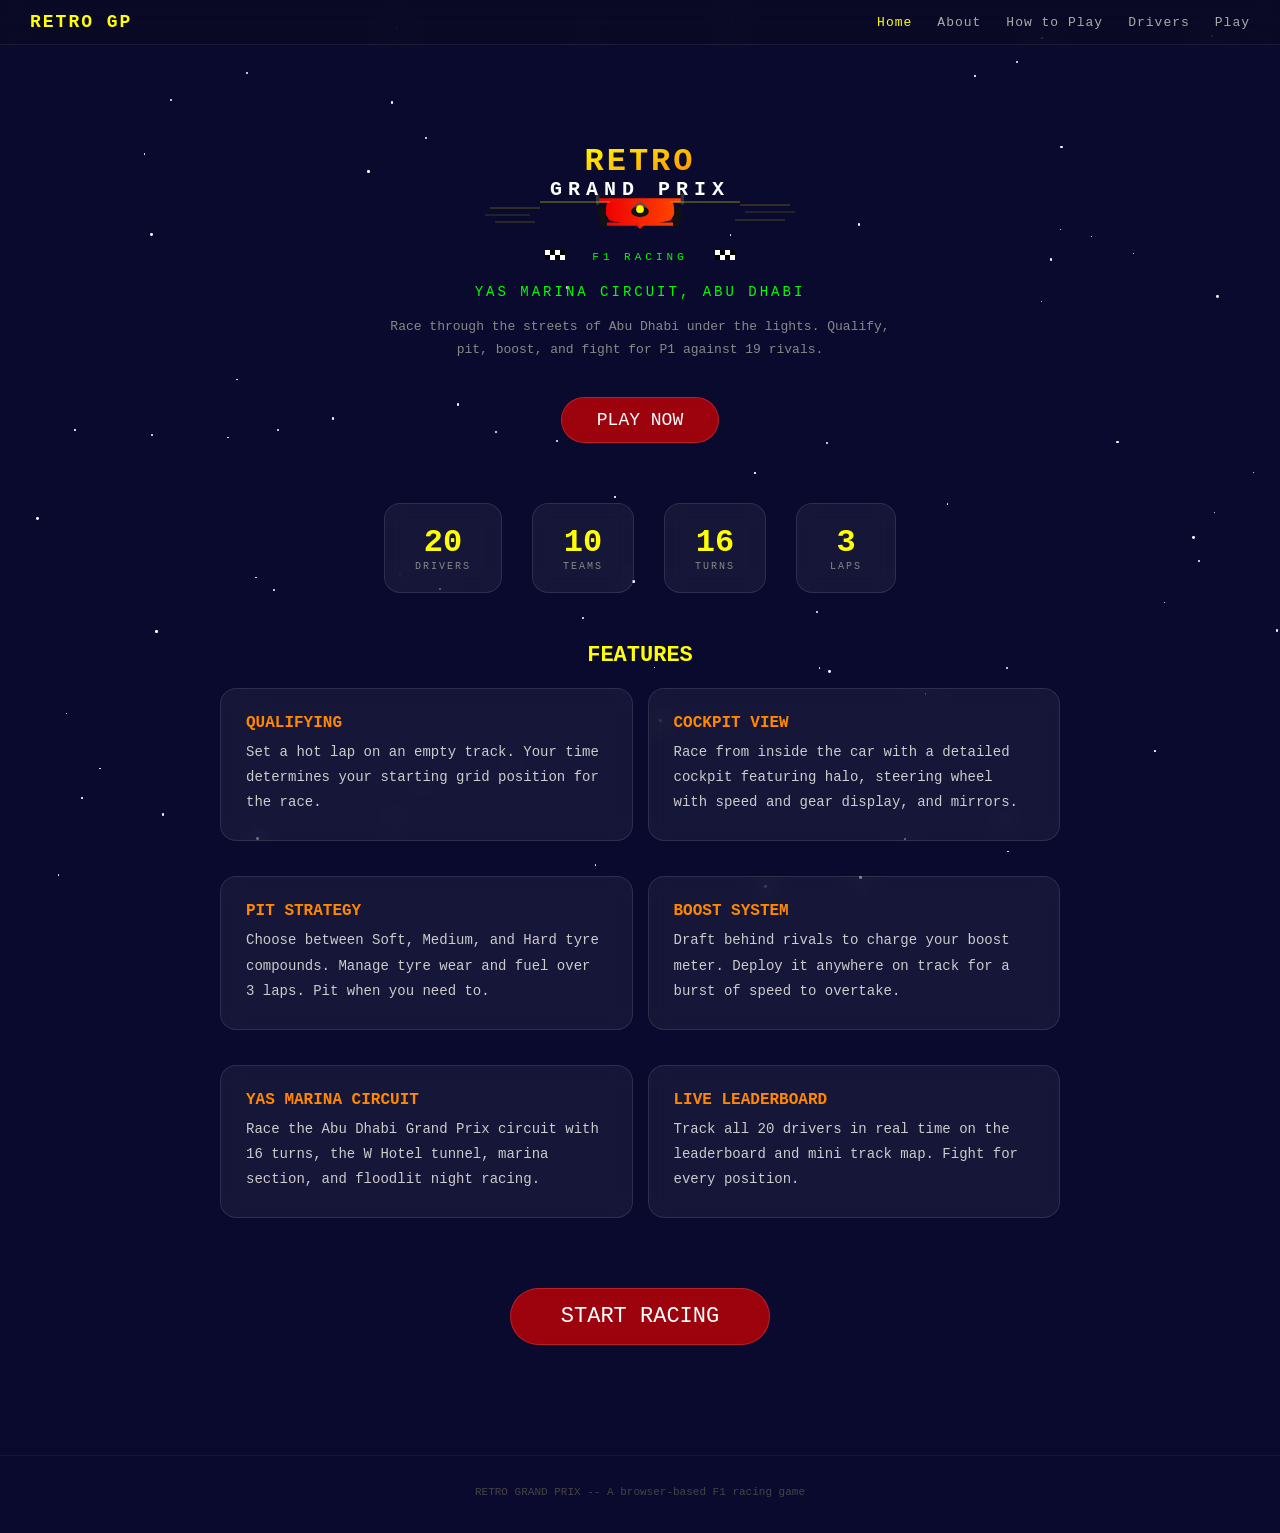
==== commit ac9f86d4: "Mobile responsive, favicon, glassmorphism, boost, minimap fixes - Mobile responsive layout for all s" ====
--- a/index.html
+++ b/index.html
@@ -4,6 +4,7 @@
 <meta charset="UTF-8">
 <meta name="viewport" content="width=device-width, initial-scale=1.0">
 <title>Retro Grand Prix - F1 Racing Game</title>
+<link rel="icon" href="data:image/svg+xml,<svg xmlns='http://www.w3.org/2000/svg' viewBox='0 0 32 32'><rect width='32' height='32' rx='6' fill='%230a0a2e'/><path d='M6,20 L8,14 L12,12 L20,12 L24,14 L26,20 Z' fill='%23e00'/><ellipse cx='16' cy='13' rx='3' ry='2' fill='%23111'/><circle cx='16' cy='12.5' r='1.5' fill='%23ff0'/><rect x='4' y='18' width='3' height='5' rx='1' fill='%23111'/><rect x='25' y='18' width='3' height='5' rx='1' fill='%23111'/><rect x='5' y='10' width='22' height='2' rx='1' fill='%23e00'/></svg>">
 <link rel="stylesheet" href="styles.css">
 </head>
 <body>
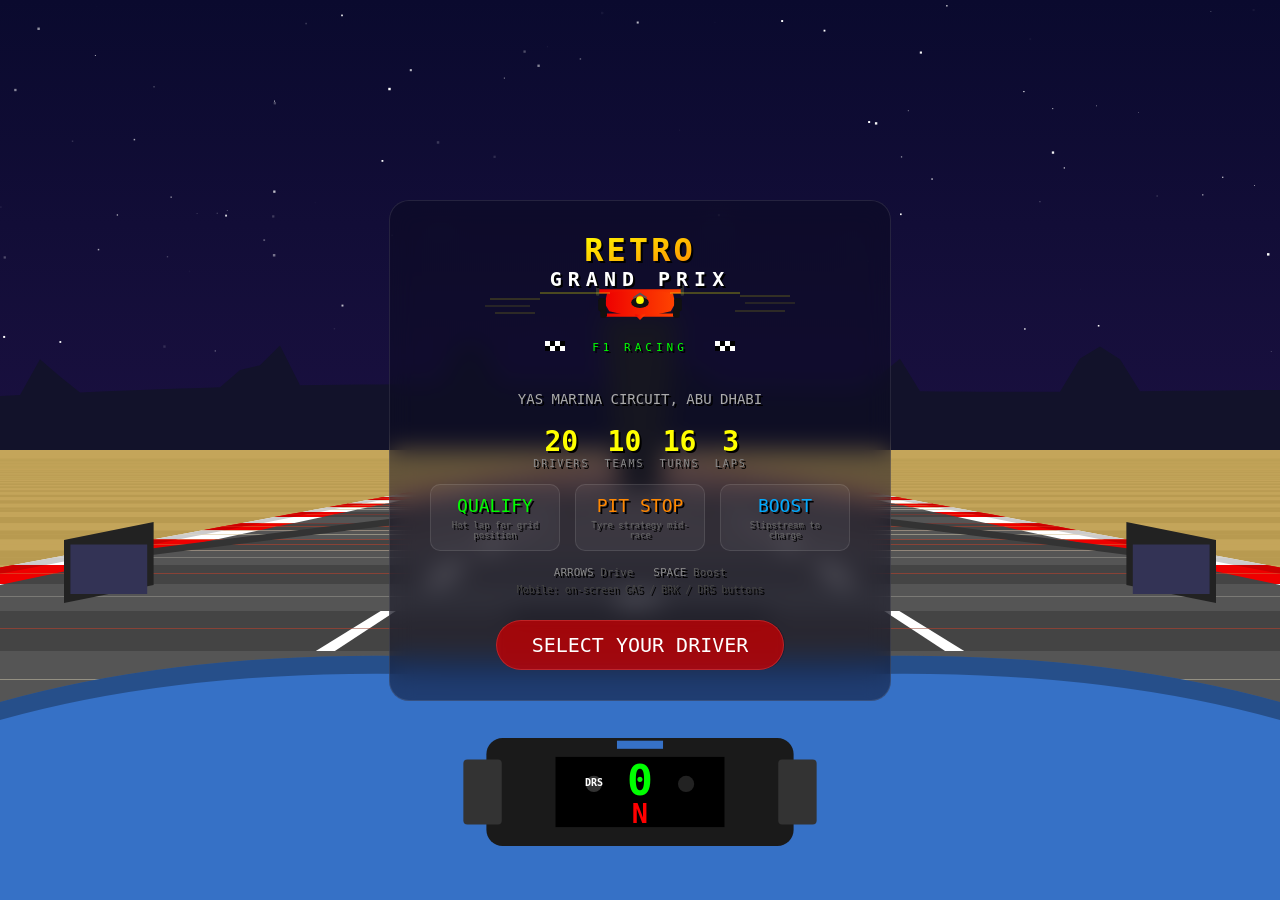
==== commit d7e5d367: "make game index" ====
--- a/index.html
+++ b/index.html
@@ -3,151 +3,2651 @@
 <head>
 <meta charset="UTF-8">
 <meta name="viewport" content="width=device-width, initial-scale=1.0">
-<title>Retro Grand Prix - F1 Racing Game</title>
+<title>Retro Grand Prix</title>
 <link rel="icon" href="data:image/svg+xml,<svg xmlns='http://www.w3.org/2000/svg' viewBox='0 0 32 32'><rect width='32' height='32' rx='6' fill='%230a0a2e'/><path d='M6,20 L8,14 L12,12 L20,12 L24,14 L26,20 Z' fill='%23e00'/><ellipse cx='16' cy='13' rx='3' ry='2' fill='%23111'/><circle cx='16' cy='12.5' r='1.5' fill='%23ff0'/><rect x='4' y='18' width='3' height='5' rx='1' fill='%23111'/><rect x='25' y='18' width='3' height='5' rx='1' fill='%23111'/><rect x='5' y='10' width='22' height='2' rx='1' fill='%23e00'/></svg>">
-<link rel="stylesheet" href="styles.css">
+<style>
+  * { margin: 0; padding: 0; box-sizing: border-box; }
+  body {
+    background: #000;
+    display: flex;
+    justify-content: center;
+    align-items: center;
+    height: 100vh;
+    overflow: hidden;
+    font-family: monospace;
+  }
+  canvas { display: block; image-rendering: pixelated; }
+  #ui {
+    position: absolute;
+    top: 0; left: 0; right: 0; bottom: 0;
+    pointer-events: none;
+    display: flex;
+    justify-content: center;
+    align-items: center;
+  }
+  #overlay {
+    color: #fff;
+    text-align: center;
+    font-size: 20px;
+    pointer-events: auto;
+    text-shadow: 2px 2px #000;
+    background: rgba(10,10,30,0.5);
+    backdrop-filter: blur(12px);
+    -webkit-backdrop-filter: blur(12px);
+    border: 1px solid rgba(255,255,255,0.1);
+    border-radius: 20px;
+    padding: 30px 40px;
+  }
+  #overlay h1 { font-size: 48px; color: #ff0; margin-bottom: 10px; }
+  #overlay .sub { color: #0f0; margin-bottom: 20px; }
+  #overlay .start-btn {
+    background: rgba(220,0,0,0.7);
+    backdrop-filter: blur(6px);
+    -webkit-backdrop-filter: blur(6px);
+    color: #fff;
+    border: 1px solid rgba(255,100,100,0.3);
+    padding: 12px 35px;
+    border-radius: 999px;
+    font-size: 20px;
+    font-family: monospace;
+    cursor: pointer;
+    margin-top: 15px;
+    transition: all 0.2s;
+  }
+  #overlay .start-btn:hover { background: rgba(240,30,30,0.8); box-shadow: 0 0 20px rgba(255,0,0,0.3); }
+  #qualiHud {
+    position: absolute;
+    top: 10px; left: 50%;
+    transform: translateX(-50%);
+    font-family: monospace;
+    font-size: 16px;
+    color: #fff;
+    background: rgba(10,10,30,0.4);
+    backdrop-filter: blur(10px);
+    -webkit-backdrop-filter: blur(10px);
+    border: 1px solid rgba(255,255,255,0.12);
+    padding: 8px 20px;
+    border-radius: 12px;
+    display: none;
+    text-align: center;
+    pointer-events: none;
+  }
+  #qualiHud .quali-label { color: #f0f; font-weight: bold; }
+  #qualiHud .quali-time { color: #0f0; font-size: 28px; font-weight: bold; }
+  .quali-grid {
+    display: grid;
+    grid-template-columns: 40px 12px 1fr 80px;
+    gap: 2px 8px;
+    font-size: 13px;
+    text-align: left;
+    max-height: 55vh;
+    overflow-y: auto;
+    margin: 10px 0;
+  }
+  .quali-grid .qg-pos { text-align: right; color: #aaa; }
+  .quali-grid .qg-color { width: 12px; height: 12px; border-radius: 50%; align-self: center; }
+  .quali-grid .qg-name { color: #fff; }
+  .quali-grid .qg-time { color: #0f0; font-family: monospace; }
+  .quali-grid .qg-player .qg-name { color: #ff0; font-weight: bold; }
+  .quali-grid .qg-player .qg-time { color: #ff0; }
+  #pitOverlay {
+    position: absolute;
+    top: 0; left: 0; right: 0; bottom: 0;
+    background: rgba(0,0,0,0.6);
+    backdrop-filter: blur(8px);
+    -webkit-backdrop-filter: blur(8px);
+    display: none;
+    justify-content: center;
+    align-items: center;
+    z-index: 10;
+  }
+  #pitMenu {
+    text-align: center;
+    color: #fff;
+    font-family: monospace;
+  }
+  #pitMenu h2 { font-size: 32px; color: #ff0; margin-bottom: 15px; }
+  .pit-section { margin: 12px 0; }
+  .pit-section label { font-size: 14px; color: #aaa; display: block; margin-bottom: 6px; }
+  .tire-options, .fuel-options { display: flex; gap: 10px; justify-content: center; }
+  .tire-btn, .fuel-btn {
+    padding: 10px 18px;
+    border: 1px solid rgba(255,255,255,0.15);
+    background: rgba(255,255,255,0.06);
+    backdrop-filter: blur(8px);
+    -webkit-backdrop-filter: blur(8px);
+    color: #fff;
+    font-family: monospace;
+    font-size: 14px;
+    cursor: pointer;
+    border-radius: 10px;
+    min-width: 80px;
+    transition: all 0.2s;
+  }
+  .tire-btn:hover, .fuel-btn:hover { border-color: rgba(255,255,255,0.4); background: rgba(255,255,255,0.12); }
+  .tire-btn.selected, .fuel-btn.selected { border-color: #ff0; background: rgba(255,255,0,0.1); box-shadow: 0 0 12px rgba(255,255,0,0.15); }
+  .tire-btn .tire-dot { display: inline-block; width: 10px; height: 10px; border-radius: 50%; margin-right: 6px; vertical-align: middle; }
+  #pitConfirm {
+    margin-top: 18px;
+    background: #0a0;
+    color: #fff;
+    border: none;
+    padding: 12px 35px;
+    border-radius: 999px;
+    font-size: 18px;
+    font-family: monospace;
+    cursor: pointer;
+  }
+  #pitConfirm:hover { background: #0c0; }
+  #tireHud, #fuelHud {
+    position: absolute;
+    left: 10px;
+    font-family: monospace;
+    font-size: 12px;
+    color: #fff;
+    background: rgba(10,10,30,0.4);
+    backdrop-filter: blur(10px);
+    -webkit-backdrop-filter: blur(10px);
+    padding: 6px 10px;
+    border: 1px solid rgba(255,255,255,0.1);
+    border-left: none;
+    border-radius: 0 8px 8px 0;
+    display: none;
+  }
+  #tireHud { top: 170px; }
+  #fuelHud { top: 200px; }
+  #pitHint {
+    position: absolute;
+    bottom: 100px;
+    left: 50%;
+    transform: translateX(-50%);
+    font-family: monospace;
+    font-size: 16px;
+    color: #ff0;
+    background: rgba(10,10,30,0.4);
+    backdrop-filter: blur(10px);
+    -webkit-backdrop-filter: blur(10px);
+    border: 1px solid rgba(255,255,0,0.2);
+    padding: 8px 20px;
+    border-radius: 999px;
+    display: none;
+    pointer-events: none;
+  }
+  .team-grid {
+    display: grid;
+    grid-template-columns: 1fr 1fr;
+    gap: 8px;
+    margin: 15px 0;
+    max-width: 520px;
+    max-height: 60vh;
+    overflow-y: auto;
+  }
+  .team-card {
+    background: rgba(255,255,255,0.06);
+    backdrop-filter: blur(8px);
+    -webkit-backdrop-filter: blur(8px);
+    border: 1px solid rgba(255,255,255,0.15);
+    border-radius: 12px;
+    padding: 12px;
+    cursor: pointer;
+    text-align: left;
+    font-family: monospace;
+    color: #fff;
+    transition: all 0.2s;
+  }
+  .team-card:hover { border-color: rgba(255,255,255,0.5); background: rgba(255,255,255,0.1); }
+  .team-card.selected { border-color: #ff0; background: rgba(255,255,0,0.08); box-shadow: 0 0 15px rgba(255,255,0,0.15); }
+  .team-name { font-size: 16px; font-weight: bold; margin-bottom: 6px; }
+  .team-color-bar { height: 4px; margin-bottom: 8px; border-radius: 2px; }
+  .team-stats { font-size: 11px; color: #aaa; line-height: 1.6; }
+  .team-stats .bar-bg { display: inline-block; width: 80px; height: 8px; background: #333; vertical-align: middle; margin-left: 4px; }
+  .team-stats .bar-fill { display: block; height: 100%; }
+
+  #leaderboard {
+    position: absolute;
+    top: 45px; right: 0;
+    background: rgba(10,10,30,0.4);
+    backdrop-filter: blur(10px);
+    -webkit-backdrop-filter: blur(10px);
+    padding: 8px 12px 8px 14px;
+    font-family: monospace;
+    font-size: 11px;
+    color: #fff;
+    pointer-events: none;
+    border: 1px solid rgba(255,255,255,0.12);
+    border-right: none;
+    border-radius: 10px 0 0 10px;
+    display: none;
+    min-width: 170px;
+  }
+  #leaderboard .lb-title {
+    font-size: 13px;
+    font-weight: bold;
+    color: #ff0;
+    margin-bottom: 4px;
+    border-bottom: 1px solid rgba(255,255,255,0.2);
+    padding-bottom: 3px;
+  }
+  #leaderboard .lb-row {
+    display: flex;
+    justify-content: space-between;
+    padding: 1px 0;
+    line-height: 1.5;
+  }
+  #leaderboard .lb-row.player {
+    color: #ff0;
+    font-weight: bold;
+  }
+  .lb-pos { width: 22px; text-align: right; margin-right: 6px; }
+  .lb-color { display: inline-block; width: 8px; height: 8px; margin-right: 5px; vertical-align: middle; }
+  .lb-name { flex: 1; overflow: hidden; white-space: nowrap; }
+
+  #touch-controls {
+    position: absolute;
+    bottom: 20px;
+    left: 0; right: 0;
+    display: none;
+    justify-content: space-between;
+    align-items: flex-end;
+    padding: 0 15px;
+    pointer-events: none;
+  }
+  .touch-group {
+    display: flex;
+    gap: 10px;
+    align-items: flex-end;
+  }
+  .touch-btn {
+    width: 80px; height: 80px;
+    background: rgba(255,255,255,0.08);
+    backdrop-filter: blur(8px);
+    -webkit-backdrop-filter: blur(8px);
+    border: 1px solid rgba(255,255,255,0.2);
+    border-radius: 50%;
+    color: #fff;
+    font-size: 32px;
+    font-family: monospace;
+    display: flex;
+    align-items: center;
+    justify-content: center;
+    pointer-events: auto;
+    user-select: none;
+    -webkit-user-select: none;
+  }
+  .touch-btn:active { background: rgba(255,255,255,0.35); }
+
+  #minimap {
+    position: absolute;
+    top: 10px; left: 10px;
+    width: 150px; height: 150px;
+    pointer-events: none;
+    display: none;
+  }
+
+  .stat-num { font-size: 28px; color: #ff0; font-weight: bold; }
+  .stat-label { font-size: 10px; color: #888; letter-spacing: 2px; }
+  .feature-cards { display: flex; justify-content: center; gap: 15px; margin-bottom: 15px; flex-wrap: wrap; }
+  .feature-card { background: rgba(255,255,255,0.05); border: 1px solid rgba(255,255,255,0.1); border-radius: 10px; padding: 10px 15px; text-align: center; width: 130px; font-size: 18px; }
+  .feature-desc { font-size: 9px; color: #666; margin-top: 4px; }
+  .controls-hint { font-size: 11px; color: #555; display: flex; justify-content: center; gap: 20px; flex-wrap: wrap; margin-bottom: 5px; }
+
+  @media (pointer: coarse) {
+    #touch-controls { display: flex; }
+  }
+
+  /* Mobile responsive */
+  @media (max-width: 768px) {
+    #overlay {
+      padding: 15px 15px;
+      border-radius: 12px;
+      font-size: 14px;
+      max-width: 95vw;
+      max-height: 90vh;
+      overflow-y: auto;
+    }
+    #overlay h1 { font-size: 24px; }
+    #overlay .sub { font-size: 12px; margin-bottom: 10px; }
+    #overlay .start-btn { font-size: 16px; padding: 10px 25px; }
+    #overlay svg { width: 220px; height: auto; }
+    .team-grid {
+      grid-template-columns: 1fr;
+      gap: 6px;
+      max-height: 45vh;
+    }
+    .team-card { padding: 8px; }
+    .team-name { font-size: 13px; }
+    .team-stats { font-size: 10px; }
+    .team-stats .bar-bg { width: 60px; }
+    .quali-grid {
+      font-size: 11px;
+      grid-template-columns: 30px 10px 1fr 65px;
+      max-height: 40vh;
+    }
+    #leaderboard {
+      font-size: 9px;
+      min-width: 130px;
+      padding: 5px 8px 5px 10px;
+    }
+    #minimap {
+      width: 100px; height: 100px;
+    }
+    #tireHud, #fuelHud { font-size: 10px; padding: 4px 8px; }
+    #tireHud { top: 120px; }
+    #fuelHud { top: 145px; }
+    #pitHint { font-size: 12px; padding: 6px 14px; bottom: 120px; }
+    .touch-btn { width: 60px; height: 60px; font-size: 24px; }
+    .touch-btn[style*="font-size:14px"] { font-size: 11px !important; }
+    #touch-controls { bottom: 15px; padding: 0 10px; }
+    .pit-section label { font-size: 12px; }
+    .tire-btn, .fuel-btn { padding: 8px 12px; font-size: 12px; min-width: 65px; }
+    #pitMenu h2 { font-size: 22px; }
+    #qualiHud { font-size: 13px; padding: 6px 14px; }
+    #qualiHud .quali-time { font-size: 20px; }
+    .stat-num { font-size: 20px; }
+    .stat-label { font-size: 8px; }
+    .feature-cards { gap: 8px; }
+    .feature-card { width: 90px; padding: 8px 8px; font-size: 13px; }
+    .feature-desc { font-size: 8px; }
+    .controls-hint { font-size: 9px; gap: 12px; }
+  }
+
+  @media (max-width: 480px) {
+    #overlay { padding: 10px 10px; }
+    #overlay svg { width: 180px; }
+    #overlay h1 { font-size: 20px; }
+    .team-grid { max-height: 40vh; }
+    .team-card { padding: 6px; }
+    .team-name { font-size: 12px; }
+    #leaderboard { font-size: 8px; min-width: 110px; top: 35px; }
+    #minimap { width: 80px; height: 80px; }
+    #tireHud { top: 100px; }
+    #fuelHud { top: 120px; }
+    .touch-btn { width: 50px; height: 50px; font-size: 20px; }
+    #pitHint { font-size: 10px; bottom: 90px; }
+  }
+</style>
 </head>
 <body>
-<div class="stars" id="stars"></div>
-<nav>
-  <a href="index.html" class="nav-logo">RETRO GP</a>
-  <div class="nav-links">
-    <a href="index.html" class="active">Home</a>
-    <a href="about.html">About</a>
-    <a href="howtoplay.html">How to Play</a>
-    <a href="drivers.html">Drivers</a>
-    <a href="game.html">Play</a>
-  </div>
-</nav>
-
-<div class="page">
-  <div class="hero">
-    <svg width="320" height="140" viewBox="0 0 320 140" xmlns="http://www.w3.org/2000/svg">
-      <defs>
-        <linearGradient id="logoGrad" x1="0%" y1="0%" x2="100%" y2="100%">
-          <stop offset="0%" style="stop-color:#ff0;stop-opacity:1" />
-          <stop offset="100%" style="stop-color:#f80;stop-opacity:1" />
-        </linearGradient>
-        <linearGradient id="carGrad" x1="0%" y1="0%" x2="100%" y2="0%">
-          <stop offset="0%" style="stop-color:#e00;stop-opacity:1" />
-          <stop offset="100%" style="stop-color:#f40;stop-opacity:1" />
-        </linearGradient>
-      </defs>
-      <line x1="10" y1="68" x2="60" y2="68" stroke="#ff0" stroke-width="1" opacity="0.3"/>
-      <line x1="5" y1="75" x2="50" y2="75" stroke="#ff0" stroke-width="1" opacity="0.2"/>
-      <line x1="15" y1="82" x2="55" y2="82" stroke="#ff0" stroke-width="1" opacity="0.25"/>
-      <line x1="260" y1="65" x2="310" y2="65" stroke="#ff0" stroke-width="1" opacity="0.3"/>
-      <line x1="265" y1="72" x2="315" y2="72" stroke="#ff0" stroke-width="1" opacity="0.2"/>
-      <line x1="255" y1="80" x2="305" y2="80" stroke="#ff0" stroke-width="1" opacity="0.25"/>
-      <g transform="translate(160,78) scale(1.1)">
-        <rect x="-38" y="-18" width="76" height="4" rx="1" fill="url(#carGrad)"/>
-        <rect x="-40" y="-22" width="3" height="10" rx="1" fill="#333"/>
-        <rect x="37" y="-22" width="3" height="10" rx="1" fill="#333"/>
-        <path d="M-30,-14 L-32,-5 L-28,2 L-15,5 L15,5 L28,2 L32,-5 L30,-14 L20,-16 L-20,-16 Z" fill="url(#carGrad)"/>
-        <ellipse cx="0" cy="-6" rx="8" ry="5" fill="#111"/>
-        <circle cx="0" cy="-8" r="3.5" fill="#ff0"/>
-        <path d="M-6,-10 L0,-14 L6,-10" stroke="#555" stroke-width="1.5" fill="none"/>
-        <rect x="-35" y="4" width="70" height="3" rx="1" fill="url(#carGrad)"/>
-        <path d="M-5,5 L0,10 L5,5" fill="url(#carGrad)"/>
-        <rect x="-38" y="-10" width="7" height="12" rx="2" fill="#111"/>
-        <rect x="31" y="-10" width="7" height="12" rx="2" fill="#111"/>
-        <rect x="-36" y="0" width="6" height="8" rx="2" fill="#111"/>
-        <rect x="30" y="0" width="6" height="8" rx="2" fill="#111"/>
-      </g>
-      <text x="160" y="30" text-anchor="middle" font-family="monospace" font-weight="bold" font-size="32" fill="url(#logoGrad)" letter-spacing="3">RETRO</text>
-      <text x="160" y="55" text-anchor="middle" font-family="monospace" font-weight="bold" font-size="20" fill="#fff" letter-spacing="6">GRAND PRIX</text>
-      <line x1="60" y1="62" x2="130" y2="62" stroke="#ff0" stroke-width="1" opacity="0.5"/>
-      <line x1="190" y1="62" x2="260" y2="62" stroke="#ff0" stroke-width="1" opacity="0.5"/>
-      <g transform="translate(65,110)">
-        <rect x="0" y="0" width="5" height="5" fill="#fff"/><rect x="5" y="0" width="5" height="5" fill="#000"/>
-        <rect x="10" y="0" width="5" height="5" fill="#fff"/><rect x="15" y="0" width="5" height="5" fill="#000"/>
-        <rect x="0" y="5" width="5" height="5" fill="#000"/><rect x="5" y="5" width="5" height="5" fill="#fff"/>
-        <rect x="10" y="5" width="5" height="5" fill="#000"/><rect x="15" y="5" width="5" height="5" fill="#fff"/>
-      </g>
-      <g transform="translate(235,110)">
-        <rect x="0" y="0" width="5" height="5" fill="#fff"/><rect x="5" y="0" width="5" height="5" fill="#000"/>
-        <rect x="10" y="0" width="5" height="5" fill="#fff"/><rect x="15" y="0" width="5" height="5" fill="#000"/>
-        <rect x="0" y="5" width="5" height="5" fill="#000"/><rect x="5" y="5" width="5" height="5" fill="#fff"/>
-        <rect x="10" y="5" width="5" height="5" fill="#000"/><rect x="15" y="5" width="5" height="5" fill="#fff"/>
-      </g>
-      <text x="160" y="120" text-anchor="middle" font-family="monospace" font-size="11" fill="#0f0" letter-spacing="4">F1 RACING</text>
-    </svg>
-    <div class="sub">YAS MARINA CIRCUIT, ABU DHABI</div>
-    <p style="color:#888; max-width:500px; margin:0 auto 25px; font-size:13px;">
-      Race through the streets of Abu Dhabi under the lights. Qualify, pit, boost, and fight for P1 against 19 rivals.
-    </p>
-    <a href="game.html" class="btn">PLAY NOW</a>
-  </div>
-
-  <!-- Stats -->
-  <div style="display:flex; justify-content:center; gap:30px; margin:30px 0; flex-wrap:wrap;">
-    <div class="glass" style="text-align:center; padding:20px 30px; min-width:100px;">
-      <div style="font-size:32px; color:#ff0; font-weight:bold;">20</div>
-      <div style="font-size:10px; color:#888; letter-spacing:2px;">DRIVERS</div>
+<canvas id="game"></canvas>
+<canvas id="minimap" width="150" height="150"></canvas>
+<div id="leaderboard"></div>
+<div id="ui">
+  <div id="overlay">
+    <div style="margin-bottom:15px;">
+      <svg width="320" height="140" viewBox="0 0 320 140" xmlns="http://www.w3.org/2000/svg">
+        <!-- Checkered flag background accent -->
+        <defs>
+          <linearGradient id="logoGrad" x1="0%" y1="0%" x2="100%" y2="100%">
+            <stop offset="0%" style="stop-color:#ff0;stop-opacity:1" />
+            <stop offset="100%" style="stop-color:#f80;stop-opacity:1" />
+          </linearGradient>
+          <linearGradient id="carGrad" x1="0%" y1="0%" x2="100%" y2="0%">
+            <stop offset="0%" style="stop-color:#e00;stop-opacity:1" />
+            <stop offset="100%" style="stop-color:#f40;stop-opacity:1" />
+          </linearGradient>
+        </defs>
+        <!-- Speed lines -->
+        <line x1="10" y1="68" x2="60" y2="68" stroke="#ff0" stroke-width="1" opacity="0.3"/>
+        <line x1="5" y1="75" x2="50" y2="75" stroke="#ff0" stroke-width="1" opacity="0.2"/>
+        <line x1="15" y1="82" x2="55" y2="82" stroke="#ff0" stroke-width="1" opacity="0.25"/>
+        <line x1="260" y1="65" x2="310" y2="65" stroke="#ff0" stroke-width="1" opacity="0.3"/>
+        <line x1="265" y1="72" x2="315" y2="72" stroke="#ff0" stroke-width="1" opacity="0.2"/>
+        <line x1="255" y1="80" x2="305" y2="80" stroke="#ff0" stroke-width="1" opacity="0.25"/>
+        <!-- F1 car silhouette (center) -->
+        <g transform="translate(160,78) scale(1.1)">
+          <!-- Rear wing -->
+          <rect x="-38" y="-18" width="76" height="4" rx="1" fill="url(#carGrad)"/>
+          <rect x="-40" y="-22" width="3" height="10" rx="1" fill="#333"/>
+          <rect x="37" y="-22" width="3" height="10" rx="1" fill="#333"/>
+          <!-- Body -->
+          <path d="M-30,-14 L-32,-5 L-28,2 L-15,5 L15,5 L28,2 L32,-5 L30,-14 L20,-16 L-20,-16 Z" fill="url(#carGrad)"/>
+          <!-- Cockpit -->
+          <ellipse cx="0" cy="-6" rx="8" ry="5" fill="#111"/>
+          <!-- Helmet -->
+          <circle cx="0" cy="-8" r="3.5" fill="#ff0"/>
+          <!-- Halo -->
+          <path d="M-6,-10 L0,-14 L6,-10" stroke="#555" stroke-width="1.5" fill="none"/>
+          <!-- Front wing -->
+          <rect x="-35" y="4" width="70" height="3" rx="1" fill="url(#carGrad)"/>
+          <!-- Nose -->
+          <path d="M-5,5 L0,10 L5,5" fill="url(#carGrad)"/>
+          <!-- Wheels -->
+          <rect x="-38" y="-10" width="7" height="12" rx="2" fill="#111"/>
+          <rect x="31" y="-10" width="7" height="12" rx="2" fill="#111"/>
+          <rect x="-36" y="0" width="6" height="8" rx="2" fill="#111"/>
+          <rect x="30" y="0" width="6" height="8" rx="2" fill="#111"/>
+        </g>
+        <!-- Title text -->
+        <text x="160" y="30" text-anchor="middle" font-family="monospace" font-weight="bold" font-size="32" fill="url(#logoGrad)" letter-spacing="3">RETRO</text>
+        <text x="160" y="55" text-anchor="middle" font-family="monospace" font-weight="bold" font-size="20" fill="#fff" letter-spacing="6">GRAND PRIX</text>
+        <!-- Decorative lines -->
+        <line x1="60" y1="62" x2="130" y2="62" stroke="#ff0" stroke-width="1" opacity="0.5"/>
+        <line x1="190" y1="62" x2="260" y2="62" stroke="#ff0" stroke-width="1" opacity="0.5"/>
+        <!-- Checkered flag accents -->
+        <g transform="translate(65,110)">
+          <rect x="0" y="0" width="5" height="5" fill="#fff"/>
+          <rect x="5" y="0" width="5" height="5" fill="#000"/>
+          <rect x="10" y="0" width="5" height="5" fill="#fff"/>
+          <rect x="15" y="0" width="5" height="5" fill="#000"/>
+          <rect x="0" y="5" width="5" height="5" fill="#000"/>
+          <rect x="5" y="5" width="5" height="5" fill="#fff"/>
+          <rect x="10" y="5" width="5" height="5" fill="#000"/>
+          <rect x="15" y="5" width="5" height="5" fill="#fff"/>
+        </g>
+        <g transform="translate(235,110)">
+          <rect x="0" y="0" width="5" height="5" fill="#fff"/>
+          <rect x="5" y="0" width="5" height="5" fill="#000"/>
+          <rect x="10" y="0" width="5" height="5" fill="#fff"/>
+          <rect x="15" y="0" width="5" height="5" fill="#000"/>
+          <rect x="0" y="5" width="5" height="5" fill="#000"/>
+          <rect x="5" y="5" width="5" height="5" fill="#fff"/>
+          <rect x="10" y="5" width="5" height="5" fill="#000"/>
+          <rect x="15" y="5" width="5" height="5" fill="#fff"/>
+        </g>
+        <!-- Subtitle -->
+        <text x="160" y="120" text-anchor="middle" font-family="monospace" font-size="11" fill="#0f0" letter-spacing="4">F1 RACING</text>
+      </svg>
     </div>
-    <div class="glass" style="text-align:center; padding:20px 30px; min-width:100px;">
-      <div style="font-size:32px; color:#ff0; font-weight:bold;">10</div>
-      <div style="font-size:10px; color:#888; letter-spacing:2px;">TEAMS</div>
+    <div id="menuScreen">
+      <div style="color:#aaa; font-size:14px; margin-bottom:18px;">YAS MARINA CIRCUIT, ABU DHABI</div>
+
+      <div style="display:flex; justify-content:center; gap:15px; margin-bottom:15px; flex-wrap:wrap;">
+        <div style="text-align:center;">
+          <div class="stat-num">20</div>
+          <div class="stat-label">DRIVERS</div>
+        </div>
+        <div style="text-align:center;">
+          <div class="stat-num">10</div>
+          <div class="stat-label">TEAMS</div>
+        </div>
+        <div style="text-align:center;">
+          <div class="stat-num">16</div>
+          <div class="stat-label">TURNS</div>
+        </div>
+        <div style="text-align:center;">
+          <div class="stat-num">3</div>
+          <div class="stat-label">LAPS</div>
+        </div>
+      </div>
+
+      <div class="feature-cards">
+        <div class="feature-card">
+          <div style="color:#0f0;">QUALIFY</div>
+          <div class="feature-desc">Hot lap for grid position</div>
+        </div>
+        <div class="feature-card">
+          <div style="color:#f80;">PIT STOP</div>
+          <div class="feature-desc">Tyre strategy mid-race</div>
+        </div>
+        <div class="feature-card">
+          <div style="color:#0af;">BOOST</div>
+          <div class="feature-desc">Slipstream to charge</div>
+        </div>
+      </div>
+
+      <div class="controls-hint">
+        <span><span style="color:#888;">ARROWS</span> Drive</span>
+        <span><span style="color:#888;">SPACE</span> Boost</span>
+      </div>
+      <div style="font-size:10px; color:#444; margin-top:5px; margin-bottom:10px;">Mobile: on-screen GAS / BRK / DRS buttons</div>
+
+      <button class="start-btn" id="startBtn">SELECT YOUR DRIVER</button>
     </div>
-    <div class="glass" style="text-align:center; padding:20px 30px; min-width:100px;">
-      <div style="font-size:32px; color:#ff0; font-weight:bold;">16</div>
-      <div style="font-size:10px; color:#888; letter-spacing:2px;">TURNS</div>
+    <div id="teamScreen" style="display:none;">
+      <div style="margin-bottom:10px; color:#aaa;">CHOOSE YOUR DRIVER</div>
+      <div class="team-grid" id="teamGrid"></div>
+      <button class="start-btn" id="raceBtn" style="display:none;">QUALIFYING</button>
     </div>
-    <div class="glass" style="text-align:center; padding:20px 30px; min-width:100px;">
-      <div style="font-size:32px; color:#ff0; font-weight:bold;">3</div>
-      <div style="font-size:10px; color:#888; letter-spacing:2px;">LAPS</div>
+    <div id="setupScreen" style="display:none;">
+      <div style="margin-bottom:10px; color:#aaa;">RACE SETUP</div>
+      <div class="pit-section">
+        <label>STARTING TYRE</label>
+        <div class="tire-options">
+          <button class="tire-btn setup-tire" data-tire="soft"><span class="tire-dot" style="background:#e00;"></span>SOFT</button>
+          <button class="tire-btn setup-tire selected" data-tire="medium"><span class="tire-dot" style="background:#ff0;"></span>MEDIUM</button>
+          <button class="tire-btn setup-tire" data-tire="hard"><span class="tire-dot" style="background:#fff;"></span>HARD</button>
+        </div>
+      </div>
+      <button class="start-btn" id="goBtn">START RACE</button>
+    </div>
+    <div id="qualiResultScreen" style="display:none;">
     </div>
   </div>
-
-  <!-- Features -->
-  <h2 style="text-align:center; margin-bottom:20px;">FEATURES</h2>
-  <div class="grid-2">
-    <div class="glass">
-      <h3>QUALIFYING</h3>
-      <p>Set a hot lap on an empty track. Your time determines your starting grid position for the race.</p>
+</div>
+<div id="qualiHud">
+  <div class="quali-label">QUALIFYING LAP</div>
+  <div class="quali-time" id="qualiTimer">0:00.000</div>
+</div>
+<div id="tireHud"></div>
+<div id="fuelHud"></div>
+<div id="pitHint">PIT LANE: Steer LEFT to enter</div>
+<div id="pitOverlay">
+  <div id="pitMenu">
+    <h2>PIT STOP</h2>
+    <div class="pit-section">
+      <label>TYRE COMPOUND</label>
+      <div class="tire-options">
+        <button class="tire-btn" data-tire="soft"><span class="tire-dot" style="background:#e00;"></span>SOFT</button>
+        <button class="tire-btn" data-tire="medium"><span class="tire-dot" style="background:#ff0;"></span>MEDIUM</button>
+        <button class="tire-btn" data-tire="hard"><span class="tire-dot" style="background:#fff;"></span>HARD</button>
+      </div>
     </div>
-    <div class="glass">
-      <h3>COCKPIT VIEW</h3>
-      <p>Race from inside the car with a detailed cockpit featuring halo, steering wheel with speed and gear display, and mirrors.</p>
-    </div>
-    <div class="glass">
-      <h3>PIT STRATEGY</h3>
-      <p>Choose between Soft, Medium, and Hard tyre compounds. Manage tyre wear and fuel over 3 laps. Pit when you need to.</p>
-    </div>
-    <div class="glass">
-      <h3>BOOST SYSTEM</h3>
-      <p>Draft behind rivals to charge your boost meter. Deploy it anywhere on track for a burst of speed to overtake.</p>
-    </div>
-    <div class="glass">
-      <h3>YAS MARINA CIRCUIT</h3>
-      <p>Race the Abu Dhabi Grand Prix circuit with 16 turns, the W Hotel tunnel, marina section, and floodlit night racing.</p>
-    </div>
-    <div class="glass">
-      <h3>LIVE LEADERBOARD</h3>
-      <p>Track all 20 drivers in real time on the leaderboard and mini track map. Fight for every position.</p>
-    </div>
-  </div>
-
-  <!-- CTA -->
-  <div style="text-align:center; margin:40px 0 20px;">
-    <a href="game.html" class="btn" style="font-size:22px; padding:15px 50px;">START RACING</a>
+    <button id="pitConfirm">GO GO GO!</button>
   </div>
 </div>
-
-<footer>RETRO GRAND PRIX -- A browser-based F1 racing game</footer>
+<div id="touch-controls">
+  <div class="touch-group">
+    <div class="touch-btn" id="btnLeft">&lt;</div>
+    <div class="touch-btn" id="btnRight">&gt;</div>
+  </div>
+  <div class="touch-group">
+    <div class="touch-btn" id="btnDRS" style="font-size:14px;">DRS</div>
+  </div>
+  <div class="touch-group">
+    <div class="touch-btn" id="btnBrake" style="background:rgba(255,0,0,0.2);border-color:rgba(255,0,0,0.4);font-size:14px;">BRK</div>
+    <div class="touch-btn" id="btnGas" style="background:rgba(0,255,0,0.2);border-color:rgba(0,255,0,0.4);font-size:14px;">GAS</div>
+  </div>
+</div>
 
 <script>
-// Generate stars
-const starsEl = document.getElementById('stars');
-for (let i = 0; i < 80; i++) {
-  const s = document.createElement('span');
-  s.style.left = Math.random() * 100 + '%';
-  s.style.top = Math.random() * 100 + '%';
-  s.style.width = (Math.random() * 2 + 1) + 'px';
-  s.style.height = s.style.width;
-  s.style.animationDelay = Math.random() * 3 + 's';
-  starsEl.appendChild(s);
-}
+const canvas = document.getElementById('game');
+const ctx = canvas.getContext('2d');
+const overlay = document.getElementById('overlay');
+const startBtn = document.getElementById('startBtn');
+
+let W, H;
+function resize() {
+  W = canvas.width = window.innerWidth;
+  H = canvas.height = window.innerHeight;
+}
+resize();
+window.addEventListener('resize', resize);
+
+// Game constants
+const ROAD_WIDTH = 2000;
+const SEG_LENGTH = 200;
+const TOTAL_SEGMENTS = 1600;
+const CAMERA_DEPTH = 1 / Math.tan((80 / 2) * Math.PI / 180);
+const DRAW_DISTANCE = 200;
+const LAP_LENGTH = TOTAL_SEGMENTS * SEG_LENGTH;
+const TOTAL_LAPS = 3;
+
+// Colors - Abu Dhabi twilight desert
+const COL_SKY1 = '#0a0a2e';
+const COL_SKY2 = '#1a1040';
+const COL_GRASS1 = '#c4a55a';
+const COL_GRASS2 = '#b89a50';
+const COL_ROAD1 = '#444';
+const COL_ROAD2 = '#555';
+const COL_RUMBLE1 = '#e00';
+const COL_RUMBLE2 = '#fff';
+const COL_LANE = '#fff';
+
+// Build track segments
+const segments = [];
+function buildTrack() {
+  segments.length = 0;
+  for (let i = 0; i < TOTAL_SEGMENTS; i++) {
+    let curve = 0;
+    let hill = 0;
+
+    // ============================================
+    // YAS MARINA CIRCUIT, ABU DHABI (post-2021)
+    // 5.281 km, 16 turns, anti-clockwise
+    // 1600 segments = 5281m, ~3.3m per segment
+    // ============================================
+
+    // --- PIT STRAIGHT (seg 0-300) ~1km, flat out ---
+
+    // --- T1: Heavy braking left (tight, 90°) ---
+    if (i > 300 && i < 340) curve = -3.5;
+
+    // --- T2: Quick right (short, opens up) ---
+    if (i > 345 && i < 370) curve = 2;
+
+    // --- T3: Medium left ---
+    if (i > 375 && i < 410) curve = -2;
+
+    // --- Short straight (seg 410-470) ---
+
+    // --- T4: Right-hander (medium speed) ---
+    if (i > 470 && i < 500) curve = 2;
+
+    // --- T5: Left-right chicane (tight, 2nd gear) ---
+    if (i > 510 && i < 535) curve = -2.5;
+    if (i > 535 && i < 555) curve = 2;
+
+    // --- T6: LEFT HAIRPIN (slowest point, ~80km/h) ---
+    if (i > 565 && i < 610) curve = -4;
+
+    // --- T7: Right kink on exit ---
+    if (i > 620 && i < 645) curve = 1.5;
+
+    // --- T8-9: Long sweeping left (under the W Hotel) ---
+    if (i > 650 && i < 720) curve = -2;
+
+    // --- BACK STRAIGHT (seg 720-1070) ~1.2km, DRS zone, top speed ---
+
+    // --- T10-11: Fast left-right S-curves (2021 redesign, high speed) ---
+    if (i > 1070 && i < 1105) curve = -2;
+    if (i > 1105 && i < 1140) curve = 2;
+
+    // --- Short straight (seg 1140-1200) ---
+
+    // --- T12-13: Left-right chicane (medium speed, marina section) ---
+    if (i > 1200 && i < 1235) curve = -2.5;
+    if (i > 1240 && i < 1270) curve = 2;
+
+    // --- T14: Left-hander (medium, 4th gear) ---
+    if (i > 1285 && i < 1320) curve = -2;
+
+    // --- Short straight (seg 1320-1380) ---
+
+    // --- T15: Right (medium) ---
+    if (i > 1380 && i < 1410) curve = 2;
+
+    // --- T16: Final left onto pit straight ---
+    if (i > 1420 && i < 1470) curve = -2.5;
+
+    // --- Final approach to pit straight (seg 1470-1600) ---
+
+    // Abu Dhabi is essentially flat - negligible elevation
+    hill = 0;
+
+    segments.push({
+      index: i,
+      p1: { world: { z: i * SEG_LENGTH, y: hill }, screen: {} },
+      p2: { world: { z: (i + 1) * SEG_LENGTH, y: hill }, screen: {} },
+      curve: curve,
+      color: {
+        road: i % 4 < 2 ? COL_ROAD1 : COL_ROAD2,
+        grass: i % 4 < 2 ? COL_GRASS1 : COL_GRASS2,
+        rumble: i % 4 < 2 ? COL_RUMBLE1 : COL_RUMBLE2,
+      },
+      cars: [],
+    });
+  }
+
+  // Smooth hills
+  for (let i = 1; i < TOTAL_SEGMENTS; i++) {
+    segments[i].p1.world.y = segments[i - 1].p2.world.y;
+  }
+}
+
+// AI Cars - the 21 other drivers
+const AI_CARS = [];
+
+function spawnAICars(gridOrder) {
+  AI_CARS.length = 0;
+  // gridOrder is an array of TEAMS indices in qualifying order
+  // Find player's grid position
+  const order = gridOrder || TEAMS.map((_, i) => i);
+  let gridPos = 0;
+  const playerGridPos = order.indexOf(selectedTeam);
+
+  order.forEach((teamIdx, pos) => {
+    if (teamIdx === selectedTeam) return; // skip player
+    const driver = TEAMS[teamIdx];
+    // Adjust grid position: if AI is behind player, shift up
+    const actualPos = pos > playerGridPos ? pos : pos;
+    const row = Math.floor(actualPos / 2);
+    const col = actualPos % 2;
+    const startZ = -(row * SEG_LENGTH * 1.5) - (col * SEG_LENGTH * 0.5);
+    AI_CARS.push({
+      offset: col === 0 ? -0.35 : 0.35,
+      z: startZ,
+      speed: (driver.maxSpeed * 0.28) + Math.random() * (driver.maxSpeed * 0.18),
+      color: driver.color,
+      name: driver.name,
+    });
+  });
+
+  // Place player at their grid position
+  const pRow = Math.floor(playerGridPos / 2);
+  const pCol = playerGridPos % 2;
+  player.z = -(pRow * SEG_LENGTH * 1.5) - (pCol * SEG_LENGTH * 0.5);
+  player.x = pCol === 0 ? -0.35 : 0.35;
+
+  // Shift everyone forward so nobody has negative z (breaks rendering)
+  const minZ = Math.min(player.z, ...AI_CARS.map(c => c.z));
+  if (minZ < 0) {
+    const shift = -minZ + SEG_LENGTH;
+    player.z += shift;
+    player.lastLapZ += shift;
+    AI_CARS.forEach(c => c.z += shift);
+  }
+}
+
+// F1 Teams
+const TEAMS = [
+  { name: 'JAKE THUNDER',       color: '#3671C6', accent: '#6699dd', maxSpeed: 220, accel: 5.3, turnSpeed: 0.40, team: 'Storm Racing' },
+  { name: 'RIKU TANAKA',        color: '#3671C6', accent: '#6699dd', maxSpeed: 213, accel: 5.4, turnSpeed: 0.42, team: 'Storm Racing' },
+  { name: 'MARCO VALENTINI',    color: '#E8002D', accent: '#ff3333', maxSpeed: 218, accel: 5.0, turnSpeed: 0.38, team: 'Scuderia Fuoco' },
+  { name: 'DIEGO SANTOS',       color: '#E8002D', accent: '#ff3333', maxSpeed: 217, accel: 5.2, turnSpeed: 0.40, team: 'Scuderia Fuoco' },
+  { name: 'ALEX DRAKE',         color: '#FF8000', accent: '#ffaa33', maxSpeed: 216, accel: 5.5, turnSpeed: 0.45, team: 'Apex Motors' },
+  { name: 'NOAH CHEN',          color: '#FF8000', accent: '#ffaa33', maxSpeed: 214, accel: 5.4, turnSpeed: 0.44, team: 'Apex Motors' },
+  { name: 'VIKTOR BERG',        color: '#27F4D2', accent: '#33ffe0', maxSpeed: 215, accel: 5.3, turnSpeed: 0.43, team: 'Titan GP' },
+  { name: 'LUCA MORETTI',       color: '#27F4D2', accent: '#33ffe0', maxSpeed: 212, accel: 5.5, turnSpeed: 0.44, team: 'Titan GP' },
+  { name: 'RAFAEL COSTA',       color: '#229971', accent: '#00a878', maxSpeed: 210, accel: 4.8, turnSpeed: 0.41, team: 'Emerald Racing' },
+  { name: 'KAI MULLER',         color: '#229971', accent: '#00a878', maxSpeed: 206, accel: 4.9, turnSpeed: 0.40, team: 'Emerald Racing' },
+  { name: 'ANTOINE DUBOIS',     color: '#FF87BC', accent: '#ffaacc', maxSpeed: 204, accel: 5.4, turnSpeed: 0.43, team: 'Blaze F1' },
+  { name: 'MATEO RUIZ',         color: '#FF87BC', accent: '#ffaacc', maxSpeed: 202, accel: 5.5, turnSpeed: 0.44, team: 'Blaze F1' },
+  { name: 'FINN HARTLEY',       color: '#64C4FF', accent: '#88ddff', maxSpeed: 200, accel: 5.8, turnSpeed: 0.46, team: 'Velocity F1' },
+  { name: 'OMAR RASHID',        color: '#64C4FF', accent: '#88ddff', maxSpeed: 208, accel: 5.3, turnSpeed: 0.42, team: 'Velocity F1' },
+  { name: 'SVEN NILSSON',       color: '#6692FF', accent: '#88aaff', maxSpeed: 203, accel: 5.6, turnSpeed: 0.44, team: 'Comet Racing' },
+  { name: 'YUTO KIMURA',        color: '#6692FF', accent: '#88aaff', maxSpeed: 198, accel: 5.7, turnSpeed: 0.45, team: 'Comet Racing' },
+  { name: 'LEON KRAUSE',        color: '#B6BABD', accent: '#d0d0d0', maxSpeed: 200, accel: 5.6, turnSpeed: 0.44, team: 'Iron Wolves' },
+  { name: 'JACK MORRISON',      color: '#B6BABD', accent: '#d0d0d0', maxSpeed: 197, accel: 5.8, turnSpeed: 0.46, team: 'Iron Wolves' },
+  { name: 'ARJUN PATEL',        color: '#2D826D', accent: '#44bb99', maxSpeed: 198, accel: 5.7, turnSpeed: 0.45, team: 'Zenith GP' },
+  { name: 'ETHAN WOLFE',        color: '#2D826D', accent: '#44bb99', maxSpeed: 195, accel: 5.9, turnSpeed: 0.47, team: 'Zenith GP' },
+];
+let selectedTeam = 0;
+
+// Tire compounds
+const TIRES = {
+  soft:   { grip: 1.2, speedBonus: 10, wearRate: 0.035, color: '#e00', label: 'SOFT' },
+  medium: { grip: 1.0, speedBonus: 0,  wearRate: 0.018, color: '#ff0', label: 'MEDIUM' },
+  hard:   { grip: 0.85, speedBonus: -5, wearRate: 0.008, color: '#fff', label: 'HARD' },
+};
+const FUEL_LEVELS = {
+  low:    { weight: 0, capacity: 0.3, label: 'LOW' },
+  medium: { weight: -5, capacity: 0.6, label: 'MEDIUM' },
+  full:   { weight: -12, capacity: 1.0, label: 'FULL' },
+};
+
+// Player state
+let player = {};
+function resetPlayer() {
+  const team = TEAMS[selectedTeam];
+  player = {
+    x: 0,
+    z: 0,
+    speed: 0,
+    baseMaxSpeed: team.maxSpeed,
+    maxSpeed: team.maxSpeed,
+    baseAccel: team.accel,
+    accel: team.accel,
+    brake: 8,
+    decel: 3,
+    offRoadDecel: 6,
+    baseTurnSpeed: team.turnSpeed,
+    turnSpeed: team.turnSpeed,
+    steerSmooth: 0,
+    collisionCooldown: 0,
+    drsActive: false,
+    drsCharge: 0, // 0-100, builds by slipstreaming
+    drsMaxCharge: 100,
+    lap: 1,
+    lastLapZ: 0,
+    color: team.color,
+    // Tire state
+    tire: 'medium',
+    tireWear: 0, // 0 = fresh, 1 = dead
+    // Fuel state
+    fuel: 1.0, // 0 = empty, 1 = full
+    fuelLevel: 'full',
+    // Pit
+    inPitZone: false,
+    hasPitted: false,
+    pitCooldown: 0,
+  };
+  applyTireAndFuel();
+}
+
+function applyTireAndFuel() {
+  const t = TIRES[player.tire];
+  const wearFactor = 1 - player.tireWear * 0.5; // at 100% wear, lose 50% grip
+  player.turnSpeed = player.baseTurnSpeed * t.grip * wearFactor;
+  player.maxSpeed = player.baseMaxSpeed + t.speedBonus + (player.fuel > 0 ? FUEL_LEVELS[player.fuelLevel].weight * player.fuel : -20);
+  player.accel = player.baseAccel * (player.fuel > 0 ? 1 : 0.5);
+}
+
+// Input
+const keys = {};
+window.addEventListener('keydown', e => { keys[e.key.toLowerCase()] = true; e.preventDefault(); });
+window.addEventListener('keyup', e => { keys[e.key.toLowerCase()] = false; });
+
+// Touch controls
+const touchState = { left: false, right: false, gas: false, brake: false, drs: false };
+const btnLeft = document.getElementById('btnLeft');
+const btnRight = document.getElementById('btnRight');
+const btnGas = document.getElementById('btnGas');
+const btnBrake = document.getElementById('btnBrake');
+const btnDRS = document.getElementById('btnDRS');
+
+btnLeft.addEventListener('touchstart', e => { e.preventDefault(); touchState.left = true; });
+btnLeft.addEventListener('touchend', e => { e.preventDefault(); touchState.left = false; });
+btnRight.addEventListener('touchstart', e => { e.preventDefault(); touchState.right = true; });
+btnRight.addEventListener('touchend', e => { e.preventDefault(); touchState.right = false; });
+btnGas.addEventListener('touchstart', e => { e.preventDefault(); touchState.gas = true; });
+btnGas.addEventListener('touchend', e => { e.preventDefault(); touchState.gas = false; });
+btnBrake.addEventListener('touchstart', e => { e.preventDefault(); touchState.brake = true; });
+btnBrake.addEventListener('touchend', e => { e.preventDefault(); touchState.brake = false; });
+btnDRS.addEventListener('touchstart', e => { e.preventDefault(); touchState.drs = true; });
+btnDRS.addEventListener('touchend', e => { e.preventDefault(); touchState.drs = false; });
+
+// Game state
+let gameState = 'menu'; // menu, racing, gameover
+let gameOverReason = '';
+let countdownTimer = 0;
+let countdownNumber = 0;
+
+// Project a point (no horizontal offset - that's handled separately)
+function project(p, cameraY, cameraZ) {
+  const dz = p.world.z - cameraZ;
+  if (dz <= 0) { p.screen.scale = 0; return; }
+  p.screen.scale = CAMERA_DEPTH / dz;
+  p.screen.x = W / 2;
+  p.screen.y = H / 2 - (p.screen.scale * (p.world.y - cameraY) * H / 2);
+  p.screen.w = p.screen.scale * ROAD_WIDTH * W / 2;
+}
+
+// Draw a polygon
+function drawPoly(color, x1, y1, w1, x2, y2, w2) {
+  ctx.fillStyle = color;
+  ctx.beginPath();
+  ctx.moveTo(x1 - w1, y1);
+  ctx.lineTo(x1 + w1, y1);
+  ctx.lineTo(x2 + w2, y2);
+  ctx.lineTo(x2 - w2, y2);
+  ctx.closePath();
+  ctx.fill();
+}
+
+// Draw F1 car sprite (top-down rear view)
+function drawCar(x, y, scale, color, isPlayer) {
+  const w = 60 * scale * W / 640;
+  const h = 35 * scale * W / 640;
+
+  if (w < 1) return;
+
+  ctx.save();
+  ctx.translate(x, y);
+
+  // Shadow underneath
+  ctx.fillStyle = 'rgba(0,0,0,0.35)';
+  ctx.beginPath();
+  ctx.ellipse(0, h * 0.1, w * 1.2, h * 0.25, 0, 0, Math.PI * 2);
+  ctx.fill();
+
+  // Rear diffuser
+  ctx.fillStyle = '#1a1a1a';
+  ctx.fillRect(-w * 0.85, -h * 0.15, w * 1.7, h * 0.25);
+
+  // Rear wheels (wide, exposed)
+  ctx.fillStyle = '#111';
+  const wheelW = w * 0.3;
+  const wheelH = h * 0.9;
+  // Left rear wheel
+  ctx.fillRect(-w * 1.35, -h * 0.85, wheelW, wheelH);
+  ctx.fillStyle = '#333';
+  ctx.fillRect(-w * 1.35, -h * 0.45, wheelW, h * 0.08); // tire band
+  // Right rear wheel
+  ctx.fillStyle = '#111';
+  ctx.fillRect(w * 1.05, -h * 0.85, wheelW, wheelH);
+  ctx.fillStyle = '#333';
+  ctx.fillRect(w * 1.05, -h * 0.45, wheelW, h * 0.08);
+
+  // Rear suspension arms
+  ctx.fillStyle = '#444';
+  ctx.fillRect(-w * 1.05, -h * 0.5, w * 0.25, h * 0.08);
+  ctx.fillRect(w * 0.8, -h * 0.5, w * 0.25, h * 0.08);
+  ctx.fillRect(-w * 1.05, -h * 0.3, w * 0.25, h * 0.08);
+  ctx.fillRect(w * 0.8, -h * 0.3, w * 0.25, h * 0.08);
+
+  // Main body (tapered nose shape)
+  ctx.fillStyle = color;
+  ctx.beginPath();
+  ctx.moveTo(-w * 0.8, 0);
+  ctx.lineTo(-w * 0.85, -h * 0.4);
+  ctx.lineTo(-w * 0.7, -h * 1.2);
+  ctx.lineTo(-w * 0.35, -h * 1.8);
+  ctx.lineTo(w * 0.35, -h * 1.8);
+  ctx.lineTo(w * 0.7, -h * 1.2);
+  ctx.lineTo(w * 0.85, -h * 0.4);
+  ctx.lineTo(w * 0.8, 0);
+  ctx.closePath();
+  ctx.fill();
+
+  // Sidepods
+  ctx.fillStyle = color;
+  ctx.beginPath();
+  ctx.moveTo(-w * 0.85, -h * 0.4);
+  ctx.lineTo(-w * 1.0, -h * 0.6);
+  ctx.lineTo(-w * 0.9, -h * 1.0);
+  ctx.lineTo(-w * 0.7, -h * 1.0);
+  ctx.closePath();
+  ctx.fill();
+  ctx.beginPath();
+  ctx.moveTo(w * 0.85, -h * 0.4);
+  ctx.lineTo(w * 1.0, -h * 0.6);
+  ctx.lineTo(w * 0.9, -h * 1.0);
+  ctx.lineTo(w * 0.7, -h * 1.0);
+  ctx.closePath();
+  ctx.fill();
+
+  // Cockpit / halo
+  ctx.fillStyle = '#111';
+  ctx.beginPath();
+  ctx.ellipse(0, -h * 1.1, w * 0.28, h * 0.35, 0, 0, Math.PI * 2);
+  ctx.fill();
+
+  // Halo bar
+  ctx.strokeStyle = '#555';
+  ctx.lineWidth = Math.max(1, w * 0.06);
+  ctx.beginPath();
+  ctx.moveTo(-w * 0.25, -h * 1.3);
+  ctx.lineTo(0, -h * 1.55);
+  ctx.lineTo(w * 0.25, -h * 1.3);
+  ctx.stroke();
+
+  // Helmet
+  ctx.fillStyle = isPlayer ? '#ff0' : '#fff';
+  ctx.beginPath();
+  ctx.arc(0, -h * 1.15, w * 0.15, 0, Math.PI * 2);
+  ctx.fill();
+
+  // Rear wing (big, wide)
+  ctx.fillStyle = color;
+  ctx.fillRect(-w * 1.1, -h * 0.05, w * 2.2, h * 0.12);
+  // Wing endplates
+  ctx.fillStyle = '#222';
+  ctx.fillRect(-w * 1.15, -h * 0.15, w * 0.08, h * 0.35);
+  ctx.fillRect(w * 1.07, -h * 0.15, w * 0.08, h * 0.35);
+
+  // DRS flap
+  ctx.fillStyle = '#222';
+  ctx.fillRect(-w * 1.0, -h * 0.15, w * 2.0, h * 0.06);
+
+  // Front wheels (smaller, further up)
+  ctx.fillStyle = '#111';
+  const fwW = w * 0.22;
+  const fwH = h * 0.6;
+  ctx.fillRect(-w * 1.2, -h * 1.6, fwW, fwH);
+  ctx.fillRect(w * 0.98, -h * 1.6, fwW, fwH);
+
+  // Front wing tips
+  ctx.fillStyle = color;
+  ctx.fillRect(-w * 1.1, -h * 1.85, w * 2.2, h * 0.1);
+
+  // Nose cone
+  ctx.fillStyle = color;
+  ctx.beginPath();
+  ctx.moveTo(-w * 0.2, -h * 1.8);
+  ctx.lineTo(0, -h * 2.1);
+  ctx.lineTo(w * 0.2, -h * 1.8);
+  ctx.closePath();
+  ctx.fill();
+
+  // Rear light (red strip)
+  ctx.fillStyle = '#f00';
+  ctx.fillRect(-w * 0.3, h * 0.02, w * 0.6, h * 0.06);
+
+  ctx.restore();
+}
+
+// Draw Yas Marina Circuit scenery
+function drawScenery(seg, grassY1, grassY2, scale) {
+  const idx = seg.index;
+  const sf = scale * W / 640;
+
+  // Helper: draw a building
+  function bld(x, y, w, h, color, windows) {
+    if (w < 1) return;
+    ctx.fillStyle = color;
+    ctx.fillRect(x - w, y - h, w * 2, h);
+    if (windows && w > 3) {
+      const rows = Math.min(6, Math.floor(h / (sf * 8)));
+      const cols = Math.min(4, Math.floor(w / (sf * 5)));
+      for (let r = 0; r < rows; r++) {
+        for (let c = 0; c < cols; c++) {
+          ctx.fillStyle = (idx + r + c) % 3 === 0 ? '#ffee88' : '#ffe455';
+          const wx = x - w * 0.75 + c * (w * 1.5 / cols);
+          const wy = y - h * 0.92 + r * (h * 0.85 / rows);
+          ctx.fillRect(wx, wy, w * 0.8 / cols, h * 0.4 / rows);
+        }
+      }
+    }
+  }
+
+  // Helper: draw palm tree
+  function palm(x, y, h, w) {
+    if (w < 0.5) return;
+    ctx.fillStyle = '#7a5c1e';
+    ctx.fillRect(x - w * 0.15, y - h, w * 0.3, h);
+    ctx.strokeStyle = '#1e7a1e';
+    ctx.lineWidth = Math.max(1, w * 0.25);
+    for (let f = -3; f <= 3; f++) {
+      ctx.beginPath();
+      ctx.moveTo(x, y - h);
+      ctx.quadraticCurveTo(x + f * w * 1.2, y - h - w * 0.8, x + f * w * 2, y - h + w * 0.6);
+      ctx.stroke();
+    }
+  }
+
+  // ============================================================
+  // PIT STRAIGHT (seg 0-300): Pit wall, team garages, grandstand
+  // ============================================================
+  if (idx >= 0 && idx <= 300) {
+    // Pit wall (left side, low barrier)
+    if (idx % 8 === 0) {
+      const wx = seg.p1.screen.x - seg.p1.screen.w * 1.15;
+      const wh = 15 * sf;
+      const ww = 12 * sf;
+      if (ww > 0.5) {
+        ctx.fillStyle = '#888';
+        ctx.fillRect(wx - ww, grassY1 - wh, ww * 2, wh);
+      }
+    }
+    // Grandstand (right side)
+    if (idx >= 50 && idx <= 250 && idx % 20 === 0) {
+      const gx = seg.p1.screen.x + seg.p1.screen.w * 1.6;
+      bld(gx, grassY1, 40 * sf, 50 * sf, '#3a3a5a', true);
+    }
+    // Yas Viceroy hotel visible in distance (right)
+    if (idx >= 100 && idx <= 200 && idx % 40 === 0) {
+      const hx = seg.p1.screen.x + seg.p1.screen.w * 2.5;
+      bld(hx, grassY1, 25 * sf, 100 * sf, '#1a2a4a', true);
+    }
+  }
+
+  // ============================================================
+  // T1-T3 area (seg 300-420): Grandstands, braking boards
+  // ============================================================
+  if (idx >= 260 && idx <= 300 && idx % 10 === 0) {
+    // Braking distance boards (200m, 150m, 100m, 50m)
+    const side = 1;
+    const bx = seg.p1.screen.x + side * seg.p1.screen.w * 1.2;
+    const bh = 20 * sf;
+    const bw = 10 * sf;
+    if (bw > 1) {
+      ctx.fillStyle = '#fff';
+      ctx.fillRect(bx - bw, grassY1 - bh, bw * 2, bh);
+      ctx.fillStyle = '#e00';
+      const stripes = Math.floor((300 - idx) / 10);
+      for (let s = 0; s < Math.min(stripes, 4); s++) {
+        ctx.fillRect(bx - bw * 0.7 + s * bw * 0.4, grassY1 - bh * 0.85, bw * 0.3, bh * 0.7);
+      }
+    }
+  }
+  if (idx >= 300 && idx <= 420 && idx % 15 === 0) {
+    // T1 grandstand (South grandstand)
+    const gx = seg.p1.screen.x + seg.p1.screen.w * 1.8;
+    bld(gx, grassY1, 35 * sf, 45 * sf, '#3a3a5a', true);
+  }
+
+  // ============================================================
+  // T5-T6 HAIRPIN area (seg 510-645): Run-off, catch fencing
+  // ============================================================
+  if (idx >= 555 && idx <= 620 && idx % 12 === 0) {
+    // Catch fencing around hairpin
+    const side = (idx % 24 === 0) ? -1 : 1;
+    const fx = seg.p1.screen.x + side * seg.p1.screen.w * 1.4;
+    const fh = 30 * sf;
+    const fw = 3 * sf;
+    if (fw > 0.5) {
+      ctx.fillStyle = '#999';
+      ctx.fillRect(fx - fw * 0.3, grassY1 - fh, fw * 0.6, fh);
+      ctx.strokeStyle = 'rgba(200,200,200,0.3)';
+      ctx.lineWidth = Math.max(0.5, fw * 0.15);
+      ctx.strokeRect(fx - fw * 2, grassY1 - fh * 0.9, fw * 4, fh * 0.8);
+    }
+  }
+
+  // ============================================================
+  // T8-9: W HOTEL / YAS VICEROY (seg 650-720)
+  // Track passes UNDER the hotel - iconic landmark
+  // ============================================================
+  if (idx >= 640 && idx <= 730) {
+    // W Hotel structure spanning over the track
+    if (idx % 5 === 0) {
+      const lx = seg.p1.screen.x - seg.p1.screen.w * 1.6;
+      const rx = seg.p1.screen.x + seg.p1.screen.w * 1.6;
+      const hotelH = 100 * sf;
+      const pillarW = 8 * sf;
+
+      if (pillarW > 0.5) {
+        // Support pillars
+        ctx.fillStyle = '#2a2a4a';
+        ctx.fillRect(lx - pillarW, grassY1 - hotelH, pillarW * 2, hotelH);
+        ctx.fillRect(rx - pillarW, grassY1 - hotelH, pillarW * 2, hotelH);
+
+        // Hotel canopy spanning over track
+        ctx.fillStyle = 'rgba(30,30,60,0.6)';
+        ctx.fillRect(lx - pillarW, grassY1 - hotelH, rx - lx + pillarW * 2, hotelH * 0.15);
+
+        // Diamond-pattern LED facade (iconic grid shell)
+        ctx.strokeStyle = '#4466aa';
+        ctx.lineWidth = Math.max(0.5, sf * 1);
+        const span = rx - lx;
+        for (let d = 0; d < 4; d++) {
+          const dy = grassY1 - hotelH * 0.85 + d * hotelH * 0.18;
+          ctx.beginPath();
+          ctx.moveTo(lx, dy);
+          ctx.lineTo(rx, dy);
+          ctx.stroke();
+        }
+
+        // Color-changing LED glow on hotel
+        const t = performance.now() / 2000;
+        const hue = (idx * 5 + t * 60) % 360;
+        ctx.fillStyle = `hsla(${hue}, 80%, 50%, 0.15)`;
+        ctx.fillRect(lx, grassY1 - hotelH, span, hotelH * 0.12);
+      }
+    }
+  }
+
+  // ============================================================
+  // BACK STRAIGHT (seg 720-1070): DRS detection, distance boards
+  // ============================================================
+  if (idx >= 720 && idx <= 1070) {
+    // DRS detection point marker
+    if (idx === 750) {
+      const dx = seg.p1.screen.x + seg.p1.screen.w * 1.2;
+      const dh = 25 * sf;
+      const dw = 15 * sf;
+      if (dw > 1) {
+        ctx.fillStyle = '#0a0';
+        ctx.fillRect(dx - dw, grassY1 - dh, dw * 2, dh);
+        ctx.fillStyle = '#fff';
+        ctx.font = `${Math.max(6, Math.floor(dh * 0.4))}px monospace`;
+        ctx.textAlign = 'center';
+        ctx.fillText('DRS', dx, grassY1 - dh * 0.4);
+      }
+    }
+    // Palm trees lining the straight
+    if (idx % 30 === 0) {
+      palm(seg.p1.screen.x - seg.p1.screen.w * 1.5, grassY1, 80 * sf, 10 * sf);
+      palm(seg.p1.screen.x + seg.p1.screen.w * 1.5, grassY1, 80 * sf, 10 * sf);
+    }
+  }
+
+  // ============================================================
+  // T10-11 S-CURVES (seg 1070-1140): New 2021 section
+  // ============================================================
+  if (idx >= 1060 && idx <= 1150 && idx % 12 === 0) {
+    const side = (idx % 24 === 0) ? -1 : 1;
+    const gx = seg.p1.screen.x + side * seg.p1.screen.w * 1.7;
+    bld(gx, grassY1, 30 * sf, 40 * sf, '#3a3a5a', true);
+  }
+
+  // ============================================================
+  // MARINA SECTION T12-T16 (seg 1200-1470): Yachts, marina, towers
+  // ============================================================
+  if (idx >= 1180 && idx <= 1480) {
+    // Marina water (blue strip on left side)
+    if (idx % 6 === 0) {
+      const wx = seg.p1.screen.x - seg.p1.screen.w * 1.5;
+      const ww = seg.p1.screen.w * 0.6;
+      if (ww > 2) {
+        ctx.fillStyle = '#0a2a4a';
+        ctx.fillRect(wx - ww, grassY1 - 3 * sf, ww * 2, 6 * sf);
+      }
+    }
+    // Yachts in the marina
+    if (idx >= 1220 && idx <= 1400 && idx % 25 === 0) {
+      const yx = seg.p1.screen.x - seg.p1.screen.w * 1.8;
+      const yh = 20 * sf;
+      const yw = 12 * sf;
+      if (yw > 1) {
+        // Hull
+        ctx.fillStyle = '#fff';
+        ctx.beginPath();
+        ctx.moveTo(yx - yw, grassY1 - yh * 0.3);
+        ctx.lineTo(yx + yw, grassY1 - yh * 0.3);
+        ctx.lineTo(yx + yw * 0.7, grassY1);
+        ctx.lineTo(yx - yw * 0.7, grassY1);
+        ctx.closePath();
+        ctx.fill();
+        // Mast
+        ctx.fillStyle = '#aaa';
+        ctx.fillRect(yx - sf * 0.5, grassY1 - yh, sf, yh * 0.7);
+        // Cabin light
+        ctx.fillStyle = '#ffee88';
+        ctx.fillRect(yx - yw * 0.3, grassY1 - yh * 0.5, yw * 0.6, yh * 0.15);
+      }
+    }
+    // Marina residential towers (right side)
+    if (idx % 20 === 0) {
+      const tx = seg.p1.screen.x + seg.p1.screen.w * 2;
+      const th = (70 + (idx % 60) * 1.5) * sf;
+      bld(tx, grassY1, 20 * sf, th, '#1e2844', true);
+    }
+    // Palm trees along marina
+    if (idx % 18 === 0) {
+      palm(seg.p1.screen.x + seg.p1.screen.w * 1.4, grassY1, 70 * sf, 8 * sf);
+    }
+  }
+
+  // ============================================================
+  // FLOODLIGHTS - entire track (night race, every 35 segments)
+  // ============================================================
+  if (idx % 35 === 0) {
+    const lx1 = seg.p1.screen.x - seg.p1.screen.w * 1.25;
+    const lx2 = seg.p1.screen.x + seg.p1.screen.w * 1.25;
+    const lH = 65 * sf;
+    const lW = 3 * sf;
+    if (lW > 0.3) {
+      // Steel poles
+      ctx.fillStyle = '#777';
+      ctx.fillRect(lx1 - lW * 0.4, grassY1 - lH, lW * 0.8, lH);
+      ctx.fillRect(lx2 - lW * 0.4, grassY1 - lH, lW * 0.8, lH);
+      // Light head
+      ctx.fillStyle = '#aaa';
+      ctx.fillRect(lx1 - lW * 1.5, grassY1 - lH - lW, lW * 3, lW);
+      ctx.fillRect(lx2 - lW * 1.5, grassY1 - lH - lW, lW * 3, lW);
+      // Light glow
+      ctx.fillStyle = 'rgba(255,245,220,0.5)';
+      ctx.beginPath();
+      ctx.arc(lx1, grassY1 - lH, lW * 2.5, 0, Math.PI * 2);
+      ctx.fill();
+      ctx.beginPath();
+      ctx.arc(lx2, grassY1 - lH, lW * 2.5, 0, Math.PI * 2);
+      ctx.fill();
+    }
+  }
+
+  // ============================================================
+  // START/FINISH LINE + GANTRY
+  // ============================================================
+  if (idx === 0) {
+    const bannerH = 60 * sf;
+    if (bannerH > 2) {
+      const bw = seg.p1.screen.w * 2;
+      const bx = seg.p1.screen.x - seg.p1.screen.w;
+      const by = seg.p1.screen.y - bannerH - 20 * sf;
+      // Gantry structure
+      ctx.fillStyle = '#555';
+      ctx.fillRect(bx, by - bannerH * 0.1, bw, bannerH * 0.08);
+      // Checkered pattern
+      const cellW = bw / 16;
+      const cellH = bannerH * 0.15;
+      for (let c = 0; c < 16; c++) {
+        ctx.fillStyle = c % 2 === 0 ? '#000' : '#fff';
+        ctx.fillRect(bx + c * cellW, by, cellW, cellH);
+      }
+      // 5 red start lights
+      for (let l = 0; l < 5; l++) {
+        ctx.fillStyle = '#a00';
+        ctx.beginPath();
+        ctx.arc(bx + bw * 0.25 + l * bw * 0.125, by - bannerH * 0.2, bannerH * 0.06, 0, Math.PI * 2);
+        ctx.fill();
+      }
+    }
+  }
+}
+
+// Stars for the sky
+const stars = [];
+for (let i = 0; i < 100; i++) {
+  stars.push({ x: Math.random(), y: Math.random() * 0.4, size: Math.random() * 2 + 0.5, blink: Math.random() * Math.PI * 2 });
+}
+
+function drawSky() {
+  const grad = ctx.createLinearGradient(0, 0, 0, H * 0.5);
+  grad.addColorStop(0, COL_SKY1);
+  grad.addColorStop(1, COL_SKY2);
+  ctx.fillStyle = grad;
+  ctx.fillRect(0, 0, W, H * 0.5);
+
+  // Stars
+  const t = performance.now() / 1000;
+  ctx.fillStyle = '#fff';
+  for (const s of stars) {
+    const alpha = 0.5 + 0.5 * Math.sin(t * 2 + s.blink);
+    ctx.globalAlpha = alpha;
+    ctx.fillRect(s.x * W, s.y * H, s.size, s.size);
+  }
+  ctx.globalAlpha = 1;
+
+  // Abu Dhabi skyline silhouette
+  ctx.fillStyle = '#12122a';
+  ctx.beginPath();
+  ctx.moveTo(0, H * 0.47);
+  for (let x = 0; x <= W; x += 20) {
+    // City skyline with towers
+    const base = Math.sin(x * 0.002) * 10 + Math.sin(x * 0.005) * 5;
+    const tower = (Math.sin(x * 0.03) > 0.7) ? 30 + Math.sin(x * 0.07) * 15 : 0;
+    ctx.lineTo(x, H * 0.44 - base - tower);
+  }
+  ctx.lineTo(W, H * 0.5);
+  ctx.lineTo(0, H * 0.5);
+  ctx.closePath();
+  ctx.fill();
+}
+
+// Sparks/particles
+const particles = [];
+function spawnSpark(x, y) {
+  for (let i = 0; i < 3; i++) {
+    particles.push({
+      x, y,
+      vx: (Math.random() - 0.5) * 5,
+      vy: -Math.random() * 3 - 1,
+      life: 20 + Math.random() * 20,
+      color: Math.random() > 0.5 ? '#ff0' : '#f80',
+    });
+  }
+}
+
+function updateParticles() {
+  for (let i = particles.length - 1; i >= 0; i--) {
+    const p = particles[i];
+    p.x += p.vx;
+    p.y += p.vy;
+    p.vy += 0.15;
+    p.life--;
+    if (p.life <= 0) particles.splice(i, 1);
+  }
+}
+
+function drawParticles() {
+  for (const p of particles) {
+    ctx.globalAlpha = p.life / 40;
+    ctx.fillStyle = p.color;
+    ctx.fillRect(p.x, p.y, 3, 3);
+  }
+  ctx.globalAlpha = 1;
+}
+
+// Sound effects using Web Audio
+let audioCtx;
+function initAudio() {
+  if (!audioCtx) audioCtx = new (window.AudioContext || window.webkitAudioContext)();
+}
+
+function playEngineSound(speed, maxSpeed) {
+  if (!audioCtx) return;
+  const osc = audioCtx.createOscillator();
+  const gain = audioCtx.createGain();
+  osc.type = 'sawtooth';
+  osc.frequency.value = 40 + (speed / maxSpeed) * 120;
+  gain.gain.value = 0.03;
+  osc.connect(gain);
+  gain.connect(audioCtx.destination);
+  osc.start();
+  osc.stop(audioCtx.currentTime + 0.05);
+}
+
+function playCrash() {
+  if (!audioCtx) return;
+  const bufSize = audioCtx.sampleRate * 0.2;
+  const buf = audioCtx.createBuffer(1, bufSize, audioCtx.sampleRate);
+  const data = buf.getChannelData(0);
+  for (let i = 0; i < bufSize; i++) data[i] = (Math.random() * 2 - 1) * (1 - i / bufSize);
+  const src = audioCtx.createBufferSource();
+  const gain = audioCtx.createGain();
+  src.buffer = buf;
+  gain.gain.value = 0.2;
+  src.connect(gain);
+  gain.connect(audioCtx.destination);
+  src.start();
+}
+
+function playLapSound() {
+  if (!audioCtx) return;
+  [440, 554, 659, 880].forEach((freq, i) => {
+    const osc = audioCtx.createOscillator();
+    const gain = audioCtx.createGain();
+    osc.type = 'square';
+    osc.frequency.value = freq;
+    gain.gain.value = 0.08;
+    gain.gain.exponentialRampToValueAtTime(0.001, audioCtx.currentTime + 0.15 * (i + 1) + 0.1);
+    osc.connect(gain);
+    gain.connect(audioCtx.destination);
+    osc.start(audioCtx.currentTime + 0.15 * i);
+    osc.stop(audioCtx.currentTime + 0.15 * (i + 1) + 0.1);
+  });
+}
+
+// Main update
+let lastTime = 0;
+let engineSoundTimer = 0;
+let leaderboardTimer = 0;
+const leaderboardEl = document.getElementById('leaderboard');
+
+function updateLeaderboard() {
+  leaderboardTimer++;
+  if (leaderboardTimer % 10 !== 0) return; // update every 10 frames for performance
+
+  const playerTeam = TEAMS[selectedTeam];
+
+  // Build array of all drivers with their raw z positions
+  const standings = [];
+  standings.push({
+    name: playerTeam.name,
+    color: playerTeam.color,
+    z: player.z,
+    isPlayer: true,
+  });
+  for (const car of AI_CARS) {
+    standings.push({
+      name: car.name,
+      color: car.color,
+      z: car.z,
+      isPlayer: false,
+    });
+  }
+
+  // Sort by z position descending (furthest ahead = P1)
+  standings.sort((a, b) => b.z - a.z);
+
+  // Build HTML - show top 5 around player
+  const playerIdx = standings.findIndex(s => s.isPlayer);
+  const playerPos = playerIdx + 1;
+
+  let html = `<div class="lb-title">POSITIONS &nbsp; LAP: ${player.lap}/${TOTAL_LAPS}</div>`;
+
+  for (let i = 0; i < standings.length; i++) {
+    const s = standings[i];
+    const cls = s.isPlayer ? ' player' : '';
+    const surname = s.name.split(' ').pop();
+    html += `<div class="lb-row${cls}"><span class="lb-pos">${i + 1}.</span><span class="lb-color" style="background:${s.color};"></span><span class="lb-name">${surname}</span></div>`;
+  }
+
+  leaderboardEl.innerHTML = html;
+
+}
+
+// Minimap - build 2D track path from curves
+const minimapCanvas = document.getElementById('minimap');
+const mctx = minimapCanvas.getContext('2d');
+let trackPath = []; // array of {x, y} points for each segment
+
+function buildTrackPath() {
+  trackPath = [];
+  let x = 0, y = 0, angle = -Math.PI / 2; // start pointing up
+  for (let i = 0; i < TOTAL_SEGMENTS; i++) {
+    trackPath.push({ x, y });
+    const seg = segments[i];
+    angle += seg.curve * 0.015; // convert curve to angle change
+    x += Math.cos(angle);
+    y += Math.sin(angle);
+  }
+  // Normalize to fit canvas
+  let minX = Infinity, maxX = -Infinity, minY = Infinity, maxY = -Infinity;
+  for (const p of trackPath) {
+    if (p.x < minX) minX = p.x;
+    if (p.x > maxX) maxX = p.x;
+    if (p.y < minY) minY = p.y;
+    if (p.y > maxY) maxY = p.y;
+  }
+  const rangeX = maxX - minX || 1;
+  const rangeY = maxY - minY || 1;
+  const pad = 15;
+  const w = 150 - pad * 2;
+  const h = 150 - pad * 2;
+  const scale = Math.min(w / rangeX, h / rangeY);
+  const offX = pad + (w - rangeX * scale) / 2;
+  const offY = pad + (h - rangeY * scale) / 2;
+  for (const p of trackPath) {
+    p.sx = (p.x - minX) * scale + offX;
+    p.sy = (p.y - minY) * scale + offY;
+  }
+}
+
+function drawMinimap() {
+  if (trackPath.length === 0) return;
+  const mw = 150, mh = 150;
+  mctx.clearRect(0, 0, mw, mh);
+
+  // Background
+  mctx.fillStyle = 'rgba(0,0,0,0.6)';
+  mctx.beginPath();
+  mctx.roundRect(0, 0, mw, mh, 10);
+  mctx.fill();
+
+  // Draw track outline
+  mctx.strokeStyle = '#555';
+  mctx.lineWidth = 3;
+  mctx.beginPath();
+  mctx.moveTo(trackPath[0].sx, trackPath[0].sy);
+  for (let i = 1; i < trackPath.length; i++) {
+    mctx.lineTo(trackPath[i].sx, trackPath[i].sy);
+  }
+  mctx.closePath();
+  mctx.stroke();
+
+  const trackLen = TOTAL_SEGMENTS * SEG_LENGTH;
+
+  // Draw AI cars as small dots
+  for (const car of AI_CARS) {
+    const segIdx = Math.floor(((car.z % trackLen) + trackLen) % trackLen / SEG_LENGTH) % TOTAL_SEGMENTS;
+    const p = trackPath[segIdx];
+    if (!p) continue;
+    mctx.fillStyle = car.color;
+    mctx.beginPath();
+    mctx.arc(p.sx, p.sy, 2.5, 0, Math.PI * 2);
+    mctx.fill();
+  }
+
+  // Draw player as larger bright dot
+  const playerSeg = Math.floor(((player.z % trackLen) + trackLen) % trackLen / SEG_LENGTH) % TOTAL_SEGMENTS;
+  const pp = trackPath[playerSeg];
+  if (pp) {
+    // Glow
+    mctx.fillStyle = 'rgba(255,255,0,0.3)';
+    mctx.beginPath();
+    mctx.arc(pp.sx, pp.sy, 7, 0, Math.PI * 2);
+    mctx.fill();
+    // Dot
+    mctx.fillStyle = '#ff0';
+    mctx.beginPath();
+    mctx.arc(pp.sx, pp.sy, 4, 0, Math.PI * 2);
+    mctx.fill();
+  }
+}
+
+function getPlayerPosition() {
+  let pos = 1;
+  for (const car of AI_CARS) {
+    if (car.z > player.z) pos++;
+  }
+  return pos;
+}
+
+function update(dt) {
+  if (gameState !== 'racing') return;
+
+  const speedPct = player.speed / player.maxSpeed;
+
+  // No fuel = car dies
+  if (player.fuel <= 0) {
+    player.speed = Math.max(0, player.speed - 15 * dt);
+    player.speed = Math.max(0, player.speed);
+    player.z += player.speed * dt;
+    updateParticles();
+    updateLeaderboard();
+  drawMinimap();
+    return;
+  }
+
+  // Dead tires = massive speed/grip penalty
+  if (player.tireWear >= 1) {
+    player.maxSpeed = player.baseMaxSpeed * 0.4;
+    player.turnSpeed = player.baseTurnSpeed * 0.3;
+  }
+
+  // DRS / Boost system (Crew Motorfest style)
+  // Charge builds by slipstreaming behind cars (being close behind them)
+  const trackLen2 = TOTAL_SEGMENTS * SEG_LENGTH;
+  const playerZNorm = player.z % trackLen2;
+  let isSlipstreaming = false;
+  for (const car of AI_CARS) {
+    const carZNorm = ((car.z % trackLen2) + trackLen2) % trackLen2;
+    const gap = carZNorm - playerZNorm;
+    const dx = Math.abs(player.x - car.offset);
+    // Slipstream: car is ahead within 5 segments and laterally close
+    if (gap > 0 && gap < SEG_LENGTH * 5 && dx < 0.5) {
+      isSlipstreaming = true;
+      break;
+    }
+  }
+
+  // Charge up when slipstreaming, slow passive charge otherwise
+  if (isSlipstreaming && !player.drsActive) {
+    player.drsCharge = Math.min(player.drsMaxCharge, player.drsCharge + 0.8 * dt);
+  } else if (!player.drsActive && player.speed > 50) {
+    player.drsCharge = Math.min(player.drsMaxCharge, player.drsCharge + 0.05 * dt);
+  }
+
+  // Activate boost: press Space when you have charge
+  if ((keys[' '] || touchState.drs) && player.drsCharge > 5) {
+    player.drsActive = true;
+  }
+  // Deplete while active
+  if (player.drsActive) {
+    player.drsCharge -= 1.5 * dt;
+    if (player.drsCharge <= 0 || (!keys[' '] && !touchState.drs)) {
+      player.drsCharge = Math.max(0, player.drsCharge);
+      player.drsActive = false;
+    }
+  }
+
+  const drsBoost = player.drsActive ? 30 : 0;
+  const effectiveMaxSpeed = player.maxSpeed + drsBoost;
+
+  // Acceleration
+  if (keys['arrowup'] || touchState.gas) {
+    player.speed += (player.accel + (player.drsActive ? 3 : 0)) * dt;
+  } else if (keys['arrowdown'] || touchState.brake) {
+    player.speed -= player.brake * dt;
+  } else {
+    player.speed -= player.decel * dt;
+  }
+
+  player.speed = Math.max(0, Math.min(player.speed, effectiveMaxSpeed));
+
+  // Steering - smooth interpolation instead of instant snap
+  let steerInput = 0;
+  if (keys['arrowleft'] || touchState.left) steerInput = -1;
+  if (keys['arrowright'] || touchState.right) steerInput = 1;
+
+  // Smooth steering: ease into turns, snap back on release
+  if (steerInput !== 0) {
+    player.steerSmooth += (steerInput - player.steerSmooth) * 0.02 * dt;
+  } else {
+    player.steerSmooth *= 0.85; // fast decay to zero
+    if (Math.abs(player.steerSmooth) < 0.01) player.steerSmooth = 0;
+  }
+
+  const currentSeg = segments[Math.floor(player.z / SEG_LENGTH) % TOTAL_SEGMENTS];
+  const centrifugal = currentSeg ? currentSeg.curve * speedPct * speedPct * 0.03 : 0;
+
+  player.x += player.steerSmooth * player.turnSpeed * speedPct * dt * 0.4;
+  player.x -= centrifugal * dt;
+
+  // Guardrails - clamp player to road edges and bounce back
+  const ROAD_EDGE = 1.1;
+  if (Math.abs(player.x) > ROAD_EDGE) {
+    player.x = Math.sign(player.x) * ROAD_EDGE;
+    player.speed *= 0.85;
+    // Sparks on guardrail hit
+    if (player.speed > 20) {
+      const side = player.x > 0 ? 1 : -1;
+      spawnSpark(W / 2 + side * W * 0.12, H * 0.78);
+      playCrash();
+    }
+  }
+
+  player.speed = Math.max(0, player.speed);
+
+  // Move forward
+  player.z += player.speed * dt;
+
+  // Lap detection
+  const totalDist = player.z;
+  const currentLapDist = totalDist - player.lastLapZ;
+  if (currentLapDist >= LAP_LENGTH) {
+    player.lastLapZ += LAP_LENGTH;
+    player.lap++;
+    playLapSound();
+    if (player.lap > TOTAL_LAPS) {
+      player.finalPosition = getPlayerPosition();
+      gameState = 'gameover';
+      gameOverReason = 'finish';
+      showOverlay();
+      return;
+    }
+  }
+
+  // AI cars - no wrapping, track total distance like player
+  for (const car of AI_CARS) {
+    car.z += car.speed * dt;
+  }
+
+  // Collision with AI cars (with cooldown to prevent repeated hits)
+  if (player.collisionCooldown > 0) {
+    player.collisionCooldown -= dt;
+  } else {
+    for (const car of AI_CARS) {
+      const dzSigned = car.z - player.z; // positive = car is ahead
+      const dz = Math.abs(dzSigned);
+      if (dz < SEG_LENGTH * 3) {
+        // Only collide when car is nearby: tight ahead, very tight behind
+        if ((dzSigned >= 0 && dz < SEG_LENGTH * 0.3) || (dzSigned < 0 && dz < SEG_LENGTH * 0.1)) {
+          const dx = Math.abs(player.x - car.offset);
+          if (dx < 0.25) {
+            // If hitting from behind, match the AI car's speed (can't pass through)
+            if (dzSigned >= 0 && player.speed > car.speed) {
+              player.speed = car.speed * 0.9;
+            } else {
+              player.speed *= 0.5;
+            }
+            player.collisionCooldown = 5;
+            playCrash();
+            for (let i = 0; i < 10; i++) spawnSpark(W / 2, H * 0.75);
+            break;
+          }
+        }
+      }
+    }
+  }
+
+  // Tire wear and fuel consumption
+  const distTraveled = player.speed * dt;
+  if (distTraveled > 0) {
+    const t = TIRES[player.tire];
+    player.tireWear = Math.min(1, player.tireWear + t.wearRate * dt * 0.01);
+    player.fuel = Math.max(0, player.fuel - 0.0003 * dt);
+    applyTireAndFuel();
+  }
+
+  // Pit lane detection (pit entry near end of lap, segments ~1470-1550, steer left)
+  const trackLen = TOTAL_SEGMENTS * SEG_LENGTH;
+  const playerSegNorm = Math.floor((player.z % trackLen) / SEG_LENGTH);
+  const inPitZone = playerSegNorm >= 1450 && playerSegNorm <= 1570;
+  const pitHintEl = document.getElementById('pitHint');
+
+  if (inPitZone && player.pitCooldown <= 0) {
+    pitHintEl.style.display = 'block';
+    if (player.x < -0.7) {
+      // Enter pit
+      pitHintEl.style.display = 'none';
+      enterPitStop();
+      return;
+    }
+  } else {
+    pitHintEl.style.display = 'none';
+  }
+  if (player.pitCooldown > 0) player.pitCooldown -= dt;
+
+  // Update tire/fuel HUD
+  const tireHud = document.getElementById('tireHud');
+  const fuelHud = document.getElementById('fuelHud');
+  const tireInfo = TIRES[player.tire];
+  const wearPct = Math.floor((1 - player.tireWear) * 100);
+  const fuelPct = Math.floor(player.fuel * 100);
+  tireHud.innerHTML = `<span style="color:${tireInfo.color};">&#9679;</span> ${tireInfo.label}: ${wearPct}%`;
+  fuelHud.innerHTML = `&#9981; FUEL: ${fuelPct}%`;
+  tireHud.style.display = 'block';
+  fuelHud.style.display = 'block';
+
+  // Engine sound
+  engineSoundTimer += dt;
+  if (engineSoundTimer > 0.06 && player.speed > 5) {
+    playEngineSound(player.speed, player.maxSpeed);
+    engineSoundTimer = 0;
+  }
+
+  // Update leaderboard
+  updateLeaderboard();
+  drawMinimap();
+
+  updateParticles();
+}
+
+function drawCockpit() {
+  const color = player.color || '#e22';
+  const steer = player.steerSmooth || 0;
+
+  // Halo center pillar
+  ctx.fillStyle = '#222';
+  ctx.beginPath();
+  ctx.moveTo(W * 0.47, H * 0.35);
+  ctx.lineTo(W * 0.53, H * 0.35);
+  ctx.lineTo(W * 0.515, H * 0.55);
+  ctx.lineTo(W * 0.485, H * 0.55);
+  ctx.closePath();
+  ctx.fill();
+
+  // Halo arms (V shape going to sides)
+  ctx.strokeStyle = '#333';
+  ctx.lineWidth = Math.max(4, W * 0.005);
+  ctx.beginPath();
+  ctx.moveTo(W * 0.485, H * 0.55);
+  ctx.quadraticCurveTo(W * 0.3, H * 0.58, W * 0.08, H * 0.62);
+  ctx.stroke();
+  ctx.beginPath();
+  ctx.moveTo(W * 0.515, H * 0.55);
+  ctx.quadraticCurveTo(W * 0.7, H * 0.58, W * 0.92, H * 0.62);
+  ctx.stroke();
+
+  // Nose/chassis in front (bottom of screen)
+  ctx.fillStyle = color;
+  ctx.beginPath();
+  ctx.moveTo(0, H);
+  ctx.lineTo(0, H * 0.78);
+  ctx.quadraticCurveTo(W * 0.15, H * 0.72, W * 0.35, H * 0.73);
+  ctx.lineTo(W * 0.65, H * 0.73);
+  ctx.quadraticCurveTo(W * 0.85, H * 0.72, W, H * 0.78);
+  ctx.lineTo(W, H);
+  ctx.closePath();
+  ctx.fill();
+
+  // Darker top edge of chassis
+  ctx.fillStyle = 'rgba(0,0,0,0.3)';
+  ctx.beginPath();
+  ctx.moveTo(0, H * 0.78);
+  ctx.quadraticCurveTo(W * 0.15, H * 0.72, W * 0.35, H * 0.73);
+  ctx.lineTo(W * 0.65, H * 0.73);
+  ctx.quadraticCurveTo(W * 0.85, H * 0.72, W, H * 0.78);
+  ctx.lineTo(W, H * 0.80);
+  ctx.quadraticCurveTo(W * 0.85, H * 0.74, W * 0.65, H * 0.75);
+  ctx.lineTo(W * 0.35, H * 0.75);
+  ctx.quadraticCurveTo(W * 0.15, H * 0.74, 0, H * 0.80);
+  ctx.closePath();
+  ctx.fill();
+
+  // Steering wheel
+  ctx.save();
+  ctx.translate(W * 0.5, H * 0.88);
+  ctx.rotate(steer * 0.3);
+
+  // Wheel body (rectangular F1 style)
+  const swW = W * 0.12;
+  const swH = H * 0.06;
+  ctx.fillStyle = '#1a1a1a';
+  ctx.beginPath();
+  ctx.roundRect(-swW, -swH, swW * 2, swH * 2, swH * 0.3);
+  ctx.fill();
+
+  // Grip handles
+  ctx.fillStyle = '#333';
+  ctx.beginPath();
+  ctx.roundRect(-swW * 1.15, -swH * 0.6, swW * 0.25, swH * 1.2, 4);
+  ctx.fill();
+  ctx.beginPath();
+  ctx.roundRect(swW * 0.9, -swH * 0.6, swW * 0.25, swH * 1.2, 4);
+  ctx.fill();
+
+  // Center display
+  ctx.fillStyle = '#000';
+  ctx.fillRect(-swW * 0.55, -swH * 0.65, swW * 1.1, swH * 1.3);
+
+  // Speed on display
+  ctx.fillStyle = '#0f0';
+  ctx.font = `bold ${Math.max(10, Math.floor(swH * 0.8))}px monospace`;
+  ctx.textAlign = 'center';
+  ctx.textBaseline = 'middle';
+  ctx.fillText(Math.floor(player.speed), 0, -swH * 0.15);
+
+  // Gear indicator
+  const gear = player.speed < 1 ? 'N' : player.speed < 30 ? '1' : player.speed < 55 ? '2' : player.speed < 80 ? '3' : player.speed < 105 ? '4' : player.speed < 135 ? '5' : player.speed < 165 ? '6' : player.speed < 195 ? '7' : '8';
+  ctx.fillStyle = '#f00';
+  ctx.font = `bold ${Math.max(8, Math.floor(swH * 0.5))}px monospace`;
+  ctx.fillText(gear, 0, swH * 0.45);
+
+  // DRS button (left) and status (right)
+  ctx.fillStyle = player.drsActive ? '#0f0' : player.drsCharge > 5 ? '#0a0' : '#333';
+  ctx.beginPath();
+  ctx.arc(-swW * 0.3, -swH * 0.15, swH * 0.15, 0, Math.PI * 2);
+  ctx.fill();
+  ctx.fillStyle = '#fff';
+  ctx.font = `bold ${Math.max(5, Math.floor(swH * 0.2))}px monospace`;
+  ctx.textAlign = 'center';
+  ctx.textBaseline = 'middle';
+  ctx.fillText('DRS', -swW * 0.3, -swH * 0.15);
+
+  // Boost charge indicator (right circle - fills like a pie)
+  ctx.fillStyle = '#222';
+  ctx.beginPath();
+  ctx.arc(swW * 0.3, -swH * 0.15, swH * 0.15, 0, Math.PI * 2);
+  ctx.fill();
+  // Charge fill as arc
+  const chPct = player.drsCharge / player.drsMaxCharge;
+  ctx.fillStyle = player.drsActive ? '#0f0' : chPct > 0.8 ? '#0f0' : chPct > 0.3 ? '#ff0' : '#f80';
+  ctx.beginPath();
+  ctx.moveTo(swW * 0.3, -swH * 0.15);
+  ctx.arc(swW * 0.3, -swH * 0.15, swH * 0.15, -Math.PI / 2, -Math.PI / 2 + Math.PI * 2 * chPct);
+  ctx.closePath();
+  ctx.fill();
+  if (player.drsActive) {
+    ctx.fillStyle = '#000';
+    ctx.fillText('ON', swW * 0.3, -swH * 0.15);
+  }
+
+  // Top marker stripe
+  ctx.fillStyle = color;
+  ctx.fillRect(-swW * 0.15, -swH * 0.95, swW * 0.3, swH * 0.15);
+
+  ctx.restore();
+
+  // Side mirrors
+  // Left mirror
+  ctx.fillStyle = '#222';
+  ctx.beginPath();
+  ctx.moveTo(W * 0.05, H * 0.6);
+  ctx.lineTo(W * 0.12, H * 0.58);
+  ctx.lineTo(W * 0.12, H * 0.65);
+  ctx.lineTo(W * 0.05, H * 0.67);
+  ctx.closePath();
+  ctx.fill();
+  ctx.fillStyle = '#335';
+  ctx.fillRect(W * 0.055, H * 0.605, W * 0.06, H * 0.055);
+
+  // Right mirror
+  ctx.fillStyle = '#222';
+  ctx.beginPath();
+  ctx.moveTo(W * 0.95, H * 0.6);
+  ctx.lineTo(W * 0.88, H * 0.58);
+  ctx.lineTo(W * 0.88, H * 0.65);
+  ctx.lineTo(W * 0.95, H * 0.67);
+  ctx.closePath();
+  ctx.fill();
+  ctx.fillStyle = '#335';
+  ctx.fillRect(W * 0.885, H * 0.605, W * 0.06, H * 0.055);
+}
+
+function render() {
+  ctx.clearRect(0, 0, W, H);
+
+  drawSky();
+
+  // Fill bottom half with grass
+  ctx.fillStyle = COL_GRASS1;
+  ctx.fillRect(0, H * 0.5, W, H * 0.5);
+
+  const trackLength = TOTAL_SEGMENTS * SEG_LENGTH;
+  const camZ = player.z % trackLength; // normalize camera z to one lap
+  const baseSegIdx = Math.floor(camZ / SEG_LENGTH) % TOTAL_SEGMENTS;
+  const cameraY = segments[baseSegIdx].p1.world.y + 600;
+
+  // Clear car assignments
+  for (let i = 0; i < DRAW_DISTANCE; i++) {
+    const idx = (baseSegIdx + i) % TOTAL_SEGMENTS;
+    segments[idx].cars = [];
+  }
+
+  // Assign AI cars to segments
+  for (const car of AI_CARS) {
+    const carZNorm = ((car.z % trackLength) + trackLength) % trackLength;
+    const carSeg = Math.floor(carZNorm / SEG_LENGTH) % TOTAL_SEGMENTS;
+    const rel = (carSeg - baseSegIdx + TOTAL_SEGMENTS) % TOTAL_SEGMENTS;
+    if (rel < DRAW_DISTANCE) {
+      segments[carSeg].cars.push(car);
+    }
+  }
+
+  // Pass 1: project all segments and accumulate curve offsets (near to far)
+  let curveX = 0;
+  let curveDX = 0;
+  for (let i = 0; i < DRAW_DISTANCE; i++) {
+    const idx = (baseSegIdx + i) % TOTAL_SEGMENTS;
+    const seg = segments[idx];
+
+    // Handle wrapping
+    const p1z = seg.p1.world.z < camZ ? seg.p1.world.z + TOTAL_SEGMENTS * SEG_LENGTH : seg.p1.world.z;
+    const p2z = seg.p2.world.z < camZ ? seg.p2.world.z + TOTAL_SEGMENTS * SEG_LENGTH : seg.p2.world.z;
+
+    // Temporarily set z for projection
+    const origP1z = seg.p1.world.z;
+    const origP2z = seg.p2.world.z;
+    seg.p1.world.z = p1z;
+    seg.p2.world.z = p2z;
+
+    project(seg.p1, cameraY, camZ);
+    project(seg.p2, cameraY, camZ);
+
+    // Restore original z
+    seg.p1.world.z = origP1z;
+    seg.p2.world.z = origP2z;
+
+    // Apply curve offset and player x offset to screen positions
+    seg.p1.screen.x += curveX - player.x * seg.p1.screen.w;
+    seg.p2.screen.x += (curveX + curveDX) - player.x * seg.p2.screen.w;
+
+    // Store curve offset on segment for later use
+    seg._curveX = curveX;
+
+    curveX += curveDX;
+    curveDX += seg.curve;
+  }
+
+  // Pass 2: draw back to front (painter's algorithm)
+  for (let i = DRAW_DISTANCE - 1; i >= 0; i--) {
+    const idx = (baseSegIdx + i) % TOTAL_SEGMENTS;
+    const seg = segments[idx];
+
+    if (seg.p1.screen.scale <= 0 || seg.p2.screen.scale <= 0) continue;
+    if (seg.p2.screen.y >= seg.p1.screen.y) continue;
+    if (seg.p1.screen.y < 0) continue;
+
+    // Grass
+    drawPoly(seg.color.grass,
+      0, seg.p2.screen.y, W,
+      0, seg.p1.screen.y, W);
+
+    // Rumble strips
+    const rumbleW1 = seg.p1.screen.w * 1.15;
+    const rumbleW2 = seg.p2.screen.w * 1.15;
+    drawPoly(seg.color.rumble,
+      seg.p1.screen.x, seg.p1.screen.y, rumbleW1,
+      seg.p2.screen.x, seg.p2.screen.y, rumbleW2);
+
+    // Road
+    drawPoly(seg.color.road,
+      seg.p1.screen.x, seg.p1.screen.y, seg.p1.screen.w,
+      seg.p2.screen.x, seg.p2.screen.y, seg.p2.screen.w);
+
+    // Guardrail barriers
+    const guardW1 = seg.p1.screen.w * 0.03;
+    const guardW2 = seg.p2.screen.w * 0.03;
+    const guardColor = idx % 4 < 2 ? '#cc0000' : '#cccccc';
+    drawPoly(guardColor,
+      seg.p1.screen.x - seg.p1.screen.w * 1.12, seg.p1.screen.y, guardW1,
+      seg.p2.screen.x - seg.p2.screen.w * 1.12, seg.p2.screen.y, guardW2);
+    drawPoly(guardColor,
+      seg.p1.screen.x + seg.p1.screen.w * 1.12, seg.p1.screen.y, guardW1,
+      seg.p2.screen.x + seg.p2.screen.w * 1.12, seg.p2.screen.y, guardW2);
+
+    // Lane markings
+    if (idx % 4 < 2) {
+      const laneW1 = seg.p1.screen.w * 0.01;
+      const laneW2 = seg.p2.screen.w * 0.01;
+      for (let lane = -1; lane <= 1; lane += 2) {
+        const lx1 = seg.p1.screen.x + seg.p1.screen.w * lane * 0.33;
+        const lx2 = seg.p2.screen.x + seg.p2.screen.w * lane * 0.33;
+        drawPoly(COL_LANE, lx1, seg.p1.screen.y, laneW1, lx2, seg.p2.screen.y, laneW2);
+      }
+    }
+
+    // Scenery
+    drawScenery(seg, seg.p1.screen.y, seg.p2.screen.y, seg.p1.screen.scale);
+
+    // Draw AI cars on this segment
+    for (const car of seg.cars) {
+      // Derive scale from road width so cars are always visible and proportional
+      const carScale = seg.p1.screen.w * 0.08 * 640 / (60 * W);
+      const carX = seg.p1.screen.x + car.offset * seg.p1.screen.w;
+      const carY = seg.p1.screen.y;
+      drawCar(carX, carY, carScale, car.color, false);
+    }
+  }
+
+  // Cockpit view
+  drawCockpit();
+
+  // Speed lines at high speed
+  if (player.speed > player.maxSpeed * 0.8) {
+    ctx.strokeStyle = 'rgba(255,255,255,0.08)';
+    ctx.lineWidth = 1;
+    for (let i = 0; i < 5; i++) {
+      const sx = Math.random() * W;
+      ctx.beginPath();
+      ctx.moveTo(sx, H * 0.5);
+      ctx.lineTo(sx + (sx - W / 2) * 0.3, H);
+      ctx.stroke();
+    }
+  }
+
+  drawParticles();
+
+  // DRS zone indicator
+  // Boost bar (bottom center, above cockpit)
+  const barW = W * 0.2;
+  const barH = H * 0.012;
+  const barX = W * 0.5 - barW / 2;
+  const barY = H * 0.68;
+  const chargePct = player.drsCharge / player.drsMaxCharge;
+
+  // Bar background
+  ctx.fillStyle = 'rgba(0,0,0,0.5)';
+  ctx.fillRect(barX - 2, barY - 2, barW + 4, barH + 4);
+  // Bar fill
+  const barColor = player.drsActive ? '#0f0' : chargePct > 0.8 ? '#0f0' : chargePct > 0.3 ? '#ff0' : '#f80';
+  ctx.fillStyle = barColor;
+  ctx.fillRect(barX, barY, barW * chargePct, barH);
+  // Border
+  ctx.strokeStyle = '#555';
+  ctx.lineWidth = 1;
+  ctx.strokeRect(barX, barY, barW, barH);
+
+  // Label
+  ctx.font = `bold ${Math.floor(W * 0.012)}px monospace`;
+  ctx.textAlign = 'center';
+  ctx.fillStyle = '#fff';
+  ctx.fillText('BOOST', W * 0.5, barY - 5);
+
+  // Status text
+  if (player.drsActive) {
+    ctx.fillStyle = '#0f0';
+    ctx.font = `bold ${Math.floor(W * 0.018)}px monospace`;
+    ctx.fillText('BOOST ACTIVE', W * 0.5, H * 0.13);
+  }
+
+  // Slipstream indicator
+  let isSlipNow = false;
+  const plZN = player.z % (TOTAL_SEGMENTS * SEG_LENGTH);
+  for (const car of AI_CARS) {
+    const cZN = ((car.z % (TOTAL_SEGMENTS * SEG_LENGTH)) + TOTAL_SEGMENTS * SEG_LENGTH) % (TOTAL_SEGMENTS * SEG_LENGTH);
+    const gap = cZN - plZN;
+    if (gap > 0 && gap < SEG_LENGTH * 5 && Math.abs(player.x - car.offset) < 0.5) { isSlipNow = true; break; }
+  }
+  if (isSlipNow && !player.drsActive) {
+    ctx.fillStyle = 'rgba(0,200,255,0.7)';
+    ctx.font = `bold ${Math.floor(W * 0.015)}px monospace`;
+    ctx.fillText('SLIPSTREAM - CHARGING', W * 0.5, H * 0.15);
+  }
+
+  // Always reset shadow state
+  ctx.shadowColor = 'transparent';
+  ctx.shadowBlur = 0;
+
+  // Countdown
+  if (countdownNumber > 0) {
+    ctx.shadowColor = '#000';
+    ctx.shadowBlur = 10;
+    ctx.fillStyle = '#fff';
+    ctx.font = `bold ${Math.floor(W * 0.15)}px monospace`;
+    ctx.textAlign = 'center';
+    ctx.textBaseline = 'middle';
+    ctx.fillText(countdownNumber.toString(), W / 2, H / 2);
+    ctx.shadowColor = 'transparent';
+    ctx.shadowBlur = 0;
+  }
+}
+
+// Pit stop system
+let pitTireChoice = 'medium';
+let pitFuelChoice = 'medium';
+let pitPhase = ''; // 'entering', 'stopping', 'stopped', 'work', 'exiting'
+let pitTimer = 0;
+let pitWorkTimer = 0;
+const PIT_SPEED_LIMIT = 40;
+
+function enterPitStop() {
+  gameState = 'pitstop';
+  pitPhase = 'entering';
+  pitTimer = 0;
+  pitTireChoice = player.tire;
+  pitFuelChoice = 'medium';
+  document.getElementById('pitHint').style.display = 'none';
+}
+
+function showPitMenu() {
+  const pitOverlay = document.getElementById('pitOverlay');
+  pitOverlay.style.display = 'flex';
+
+  document.querySelectorAll('.tire-btn').forEach(btn => {
+    btn.classList.toggle('selected', btn.dataset.tire === pitTireChoice);
+    btn.onclick = () => {
+      pitTireChoice = btn.dataset.tire;
+      document.querySelectorAll('.tire-btn').forEach(b => b.classList.remove('selected'));
+      btn.classList.add('selected');
+    };
+  });
+
+  document.getElementById('pitConfirm').onclick = () => {
+    document.getElementById('pitOverlay').style.display = 'none';
+    player.tire = pitTireChoice;
+    player.tireWear = 0;
+    player.fuelLevel = 'full';
+    player.fuel = FUEL_LEVELS['full'].capacity;
+    applyTireAndFuel();
+    pitPhase = 'work';
+    pitWorkTimer = 0;
+  };
+}
+
+function updatePitStop(dt) {
+  // AI cars keep moving during pit
+  for (const car of AI_CARS) {
+    car.z += car.speed * dt;
+  }
+
+  if (pitPhase === 'entering') {
+    // Slow down into pit lane
+    player.speed = Math.max(player.speed - 15 * dt, PIT_SPEED_LIMIT);
+    player.z += player.speed * dt;
+    player.x += (-0.7 - player.x) * 0.03 * dt; // drift to pit lane (left side)
+    pitTimer += dt;
+    if (pitTimer > 40) {
+      pitPhase = 'stopping';
+      pitTimer = 0;
+    }
+  } else if (pitPhase === 'stopping') {
+    // Come to a stop at pit box
+    player.speed = Math.max(player.speed - 8 * dt, 0);
+    player.z += player.speed * dt;
+    pitTimer += dt;
+    if (player.speed <= 0 && pitTimer > 15) {
+      pitPhase = 'stopped';
+      pitTimer = 0;
+      showPitMenu();
+    }
+  } else if (pitPhase === 'work') {
+    // Tire change animation
+    pitWorkTimer += dt;
+    if (pitWorkTimer > 30) {
+      pitPhase = 'exiting';
+      pitTimer = 0;
+    }
+  } else if (pitPhase === 'exiting') {
+    // Accelerate out
+    player.speed = Math.min(player.speed + 6 * dt, PIT_SPEED_LIMIT);
+    player.z += player.speed * dt;
+    player.x += (0 - player.x) * 0.04 * dt; // drift back to center
+    pitTimer += dt;
+    if (pitTimer > 35) {
+      player.hasPitted = true;
+      player.pitCooldown = 50;
+      player.x = 0;
+      gameState = 'racing';
+    }
+  }
+
+  updateLeaderboard();
+  drawMinimap();
+}
+
+function drawPitScene() {
+  // Draw the normal track in background
+  render();
+
+  // Pit lane overlay elements
+  const color = player.color || '#e22';
+
+  if (pitPhase === 'entering' || pitPhase === 'stopping') {
+    // "PIT LANE" sign
+    ctx.fillStyle = 'rgba(0,0,0,0.5)';
+    ctx.fillRect(W * 0.3, H * 0.05, W * 0.4, H * 0.06);
+    ctx.fillStyle = '#ff0';
+    ctx.font = `bold ${Math.floor(W * 0.03)}px monospace`;
+    ctx.textAlign = 'center';
+    ctx.textBaseline = 'middle';
+    ctx.fillText('PIT LANE - SPEED LIMIT 80 km/h', W * 0.5, H * 0.08);
+
+    // Speed indicator
+    ctx.fillStyle = player.speed > PIT_SPEED_LIMIT + 5 ? '#f00' : '#0f0';
+    ctx.font = `bold ${Math.floor(W * 0.025)}px monospace`;
+    ctx.fillText(`${Math.floor(player.speed)} km/h`, W * 0.5, H * 0.13);
+
+    // Pit wall on right (from driver perspective in pit lane)
+    ctx.fillStyle = '#555';
+    ctx.fillRect(W * 0.78, H * 0.55, W * 0.05, H * 0.25);
+    // Team color stripe on pit wall
+    ctx.fillStyle = color;
+    ctx.fillRect(W * 0.78, H * 0.55, W * 0.05, H * 0.02);
+  }
+
+  if (pitPhase === 'stopping') {
+    // Pit crew waiting ahead
+    const crewY = H * 0.6;
+    const crewScale = Math.max(3, W * 0.008);
+    for (let c = 0; c < 4; c++) {
+      const cx = W * 0.4 + c * crewScale * 5;
+      ctx.fillStyle = color;
+      ctx.fillRect(cx - crewScale, crewY - crewScale * 4, crewScale * 2, crewScale * 4);
+      ctx.fillStyle = '#fff';
+      ctx.beginPath();
+      ctx.arc(cx, crewY - crewScale * 5, crewScale, 0, Math.PI * 2);
+      ctx.fill();
+    }
+  }
+
+  if (pitPhase === 'work') {
+    // Pit work animation
+    ctx.fillStyle = 'rgba(0,0,0,0.6)';
+    ctx.fillRect(0, H * 0.3, W, H * 0.15);
+
+    const progress = Math.min(pitWorkTimer / 30, 1);
+
+    // "Changing tyres..." text
+    ctx.fillStyle = '#ff0';
+    ctx.font = `bold ${Math.floor(W * 0.035)}px monospace`;
+    ctx.textAlign = 'center';
+    ctx.textBaseline = 'middle';
+    const dots = '.'.repeat(Math.floor(pitWorkTimer / 5) % 4);
+    ctx.fillText(`CHANGING TYRES${dots}`, W * 0.5, H * 0.35);
+
+    // Progress bar
+    ctx.fillStyle = '#333';
+    ctx.fillRect(W * 0.3, H * 0.39, W * 0.4, H * 0.025);
+    ctx.fillStyle = TIRES[pitTireChoice].color;
+    ctx.fillRect(W * 0.3, H * 0.39, W * 0.4 * progress, H * 0.025);
+
+    // Time
+    ctx.fillStyle = '#fff';
+    ctx.font = `${Math.floor(W * 0.02)}px monospace`;
+    ctx.fillText(`${(pitWorkTimer / 10).toFixed(1)}s`, W * 0.5, H * 0.43);
+
+    // Pit crew working (animated)
+    const crewY = H * 0.72;
+    const crewScale = Math.max(4, W * 0.01);
+    for (let c = 0; c < 6; c++) {
+      const cx = W * 0.3 + c * crewScale * 6;
+      const bob = Math.sin(pitWorkTimer * 0.8 + c * 2) * crewScale;
+      // Body
+      ctx.fillStyle = color;
+      ctx.fillRect(cx - crewScale, crewY - crewScale * 4 + bob, crewScale * 2, crewScale * 4);
+      // Helmet
+      ctx.fillStyle = '#fff';
+      ctx.beginPath();
+      ctx.arc(cx, crewY - crewScale * 5 + bob, crewScale * 1.2, 0, Math.PI * 2);
+      ctx.fill();
+      // Arms (animated, reaching toward car)
+      ctx.strokeStyle = color;
+      ctx.lineWidth = Math.max(1, crewScale * 0.5);
+      ctx.beginPath();
+      ctx.moveTo(cx + crewScale, crewY - crewScale * 3 + bob);
+      ctx.lineTo(cx + crewScale * 3, crewY - crewScale * 2 + bob + Math.sin(pitWorkTimer + c) * crewScale);
+      ctx.stroke();
+    }
+
+    // Wheel gun sparks
+    if (Math.random() > 0.5) {
+      for (let s = 0; s < 3; s++) {
+        ctx.fillStyle = Math.random() > 0.5 ? '#ff0' : '#fff';
+        ctx.fillRect(
+          W * 0.35 + Math.random() * W * 0.3,
+          H * 0.68 + Math.random() * H * 0.05,
+          2, 2
+        );
+      }
+    }
+  }
+
+  if (pitPhase === 'exiting') {
+    ctx.fillStyle = 'rgba(0,0,0,0.4)';
+    ctx.fillRect(W * 0.3, H * 0.05, W * 0.4, H * 0.06);
+    ctx.fillStyle = '#0f0';
+    ctx.font = `bold ${Math.floor(W * 0.03)}px monospace`;
+    ctx.textAlign = 'center';
+    ctx.textBaseline = 'middle';
+    ctx.fillText('PIT EXIT - REJOIN TRACK', W * 0.5, H * 0.08);
+  }
+}
+
+function showOverlay() {
+  overlay.style.display = 'block';
+  leaderboardEl.style.display = 'none';
+  minimapCanvas.style.display = 'none';
+  document.getElementById('tireHud').style.display = 'none';
+  document.getElementById('fuelHud').style.display = 'none';
+  document.getElementById('pitHint').style.display = 'none';
+  if (gameState === 'gameover' && gameOverReason === 'finish') {
+    const team = TEAMS[selectedTeam];
+    overlay.innerHTML = `
+      <h1 style="color:#0f0">RACE COMPLETE!</h1>
+      <div>Driver: <span style="color:${team.accent}">${team.name}</span> | ${team.team}</div>
+      <div>Finished P${player.finalPosition} of 20</div>
+    `;
+  }
+}
+
+// Build team selection grid
+function buildTeamGrid() {
+  const grid = document.getElementById('teamGrid');
+  grid.innerHTML = '';
+  TEAMS.forEach((team, i) => {
+    const card = document.createElement('div');
+    card.className = 'team-card' + (i === selectedTeam ? ' selected' : '');
+    const spdPct = ((team.maxSpeed - 180) / 40 * 100);
+    const accPct = ((team.accel - 4) / 2.5 * 100);
+    const hndPct = ((team.turnSpeed - 0.3) / 0.25 * 100);
+    card.innerHTML = `
+      <div class="team-color-bar" style="background:${team.color};"></div>
+      <div class="team-name" style="color:${team.accent};">${team.name}</div>
+      <div class="team-stats">
+        SPD <span class="bar-bg"><span class="bar-fill" style="width:${spdPct}%;background:${team.color};"></span></span><br>
+        ACC <span class="bar-bg"><span class="bar-fill" style="width:${accPct}%;background:${team.color};"></span></span><br>
+        HND <span class="bar-bg"><span class="bar-fill" style="width:${hndPct}%;background:${team.color};"></span></span><br>
+        <span style="color:#888;">${team.team}</span>
+      </div>
+    `;
+    card.addEventListener('click', () => {
+      selectedTeam = i;
+      grid.querySelectorAll('.team-card').forEach(c => c.classList.remove('selected'));
+      card.classList.add('selected');
+      document.getElementById('raceBtn').style.display = '';
+    });
+    grid.appendChild(card);
+  });
+}
+
+function showTeamSelect() {
+  initAudio();
+  document.getElementById('menuScreen').style.display = 'none';
+  document.getElementById('teamScreen').style.display = '';
+  buildTeamGrid();
+}
+
+let startTire = 'medium';
+let startFuel = 'full';
+let qualiStartZ = 0;
+let qualiTime = 0;
+let qualiResults = []; // { name, color, time }
+let qualiGridOrder = []; // ordered TEAMS indices for grid
+let qualiLapStarted = false;
+
+function formatTime(t) {
+  const mins = Math.floor(t / 60);
+  const secs = Math.floor(t % 60);
+  const ms = Math.floor((t % 1) * 1000);
+  return `${mins}:${secs.toString().padStart(2, '0')}.${ms.toString().padStart(3, '0')}`;
+}
+
+function startQuali() {
+  buildTrack(); buildTrackPath();
+  resetPlayer();
+  player.tire = 'soft'; // quali always on softs
+  player.tireWear = 0;
+  player.fuelLevel = 'low'; // light fuel for quali
+  player.fuel = FUEL_LEVELS['low'].capacity;
+  applyTireAndFuel();
+  AI_CARS.length = 0; // empty track for quali
+  particles.length = 0;
+  overlay.style.display = 'none';
+  leaderboardEl.style.display = 'none';
+  minimapCanvas.style.display = 'none';
+  document.getElementById('qualiHud').style.display = 'block';
+  minimapCanvas.style.display = 'block';
+  document.getElementById('tireHud').style.display = 'none';
+  document.getElementById('fuelHud').style.display = 'none';
+  qualiTime = 0;
+  qualiLapStarted = false;
+  qualiStartZ = 0;
+  gameState = 'qualifying';
+  countdownNumber = 3;
+
+  const countdownInterval = setInterval(() => {
+    countdownNumber--;
+    if (countdownNumber <= 0) {
+      clearInterval(countdownInterval);
+      countdownNumber = 0;
+    }
+  }, 1000);
+}
+
+function updateQuali(dt) {
+  if (countdownNumber > 0) return;
+
+  const speedPct = player.speed / player.maxSpeed;
+
+  // DRS/Boost - free to use anywhere in qualifying (like real F1)
+  if ((keys[' '] || touchState.drs) && player.drsCharge > 0) {
+    player.drsActive = true;
+    player.drsCharge -= 0.8 * dt;
+    if (player.drsCharge <= 0) { player.drsCharge = 0; player.drsActive = false; }
+  } else {
+    player.drsActive = false;
+    // Passive recharge in quali (no cars to slipstream)
+    player.drsCharge = Math.min(player.drsMaxCharge, player.drsCharge + 0.3 * dt);
+  }
+
+  const drsBoost = player.drsActive ? 30 : 0;
+  const effectiveMaxSpeed = player.maxSpeed + drsBoost;
+
+  // Acceleration
+  if (keys['arrowup'] || touchState.gas) {
+    player.speed += (player.accel + (player.drsActive ? 3 : 0)) * dt;
+  } else if (keys['arrowdown'] || touchState.brake) {
+    player.speed -= player.brake * dt;
+  } else {
+    player.speed -= player.decel * dt;
+  }
+  player.speed = Math.max(0, Math.min(player.speed, effectiveMaxSpeed));
+
+  // Steering
+  let steerInput = 0;
+  if (keys['arrowleft'] || touchState.left) steerInput = -1;
+  if (keys['arrowright'] || touchState.right) steerInput = 1;
+  if (steerInput !== 0) {
+    player.steerSmooth += (steerInput - player.steerSmooth) * 0.02 * dt;
+  } else {
+    player.steerSmooth *= 0.85;
+    if (Math.abs(player.steerSmooth) < 0.01) player.steerSmooth = 0;
+  }
+
+  const currentSeg = segments[Math.floor(player.z / SEG_LENGTH) % TOTAL_SEGMENTS];
+  const centrifugal = currentSeg ? currentSeg.curve * speedPct * speedPct * 0.03 : 0;
+  player.x += player.steerSmooth * player.turnSpeed * speedPct * dt * 0.4;
+  player.x -= centrifugal * dt;
+
+  const ROAD_EDGE = 1.1;
+  if (Math.abs(player.x) > ROAD_EDGE) {
+    player.x = Math.sign(player.x) * ROAD_EDGE;
+    player.speed *= 0.85;
+  }
+  player.speed = Math.max(0, player.speed);
+  player.z += player.speed * dt;
+
+  // Lap timing
+  if (!qualiLapStarted && player.z > SEG_LENGTH * 5) {
+    qualiLapStarted = true;
+    qualiStartZ = player.z;
+    qualiTime = 0;
+  }
+
+  if (qualiLapStarted) {
+    qualiTime += dt / 20; // convert back to real seconds (dt was multiplied by 20)
+    const lapDist = player.z - qualiStartZ;
+    if (lapDist >= LAP_LENGTH) {
+      finishQuali();
+      return;
+    }
+  }
+
+  // Update timer display
+  document.getElementById('qualiTimer').textContent = formatTime(qualiTime);
+
+  // Engine sound
+  engineSoundTimer += dt;
+  if (engineSoundTimer > 0.06 && player.speed > 5) {
+    playEngineSound(player.speed, player.maxSpeed);
+    engineSoundTimer = 0;
+  }
+
+  updateParticles();
+}
+
+function finishQuali() {
+  const playerTime = qualiTime;
+  const playerTeam = TEAMS[selectedTeam];
+
+  // Generate AI times based on their stats
+  qualiResults = [];
+  TEAMS.forEach((driver, i) => {
+    if (i === selectedTeam) {
+      qualiResults.push({ name: driver.name, color: driver.color, time: playerTime, idx: i, isPlayer: true });
+    } else {
+      // Simulate time: faster cars get lower times, with some randomness
+      const baseTime = playerTime * (1 + (220 - driver.maxSpeed) / 200 + (Math.random() - 0.5) * 0.08);
+      qualiResults.push({ name: driver.name, color: driver.color, time: baseTime, idx: i, isPlayer: false });
+    }
+  });
+
+  qualiResults.sort((a, b) => a.time - b.time);
+  qualiGridOrder = qualiResults.map(r => r.idx);
+
+  // Show results
+  document.getElementById('qualiHud').style.display = 'none';
+  gameState = 'menu';
+  overlay.style.display = 'block';
+
+  const playerPos = qualiResults.findIndex(r => r.isPlayer) + 1;
+  let gridHtml = `
+    <h1 style="color:#f0f;">QUALIFYING RESULTS</h1>
+    <div class="sub">Your position: P${playerPos}</div>
+    <div class="quali-grid">
+  `;
+  qualiResults.forEach((r, i) => {
+    const cls = r.isPlayer ? 'qg-player' : '';
+    const surname = r.name.split(' ').pop();
+    gridHtml += `
+      <span class="qg-pos">${i + 1}.</span>
+      <span class="qg-color" style="background:${r.color};"></span>
+      <span class="qg-name ${cls}">${surname}</span>
+      <span class="qg-time ${cls}">${formatTime(r.time)}</span>
+    `;
+  });
+  gridHtml += `</div><button class="start-btn" id="startRaceBtn">START RACE</button>`;
+
+  const qualiScreen = document.getElementById('qualiResultScreen');
+  qualiScreen.innerHTML = gridHtml;
+  qualiScreen.style.display = '';
+  document.getElementById('menuScreen').style.display = 'none';
+  document.getElementById('teamScreen').style.display = 'none';
+  document.getElementById('setupScreen').style.display = 'none';
+
+  document.getElementById('startRaceBtn').onclick = () => {
+    qualiScreen.style.display = 'none';
+    showSetupScreen();
+  };
+}
+
+function showSetupScreen() {
+  overlay.style.display = 'block';
+  document.getElementById('menuScreen').style.display = 'none';
+  document.getElementById('teamScreen').style.display = 'none';
+  document.getElementById('qualiResultScreen').style.display = 'none';
+  document.getElementById('setupScreen').style.display = '';
+
+  startTire = 'medium';
+  startFuel = 'full';
+
+  document.querySelectorAll('.setup-tire').forEach(btn => {
+    btn.classList.toggle('selected', btn.dataset.tire === startTire);
+    btn.onclick = () => {
+      startTire = btn.dataset.tire;
+      document.querySelectorAll('.setup-tire').forEach(b => b.classList.remove('selected'));
+      btn.classList.add('selected');
+    };
+  });
+
+}
+
+function startRaceFromGrid() {
+  buildTrack(); buildTrackPath();
+  resetPlayer();
+  player.tire = startTire;
+  player.tireWear = 0;
+  player.fuelLevel = 'full';
+  player.fuel = FUEL_LEVELS['full'].capacity;
+  applyTireAndFuel();
+  spawnAICars(qualiGridOrder.length > 0 ? qualiGridOrder : null);
+  particles.length = 0;
+  overlay.style.display = 'none';
+  leaderboardEl.style.display = 'block';
+  minimapCanvas.style.display = 'block';
+  leaderboardTimer = 0;
+  gameState = 'countdown';
+  countdownNumber = 3;
+  countdownTimer = 0;
+
+  const countdownInterval = setInterval(() => {
+    countdownNumber--;
+    if (countdownNumber <= 0) {
+      clearInterval(countdownInterval);
+      countdownNumber = 0;
+      gameState = 'racing';
+    }
+  }, 1000);
+}
+
+startBtn.addEventListener('click', showTeamSelect);
+document.getElementById('raceBtn').addEventListener('click', () => {
+  startQuali();
+});
+document.getElementById('goBtn').addEventListener('click', () => {
+  startRaceFromGrid();
+});
+
+// Game loop
+function gameLoop(timestamp) {
+  const dt = Math.min((timestamp - lastTime) / 1000, 0.05);
+  lastTime = timestamp;
+
+  const gameDt = dt * 20;
+  if (gameState === 'qualifying') {
+    updateQuali(gameDt);
+    render();
+  } else if (gameState === 'pitstop') {
+    updatePitStop(gameDt);
+    drawPitScene();
+  } else {
+    update(gameDt);
+    render();
+  }
+  requestAnimationFrame(gameLoop);
+}
+
+// Init
+buildTrack();
+resetPlayer();
+lastTime = performance.now();
+requestAnimationFrame(gameLoop);
 </script>
 </body>
 </html>
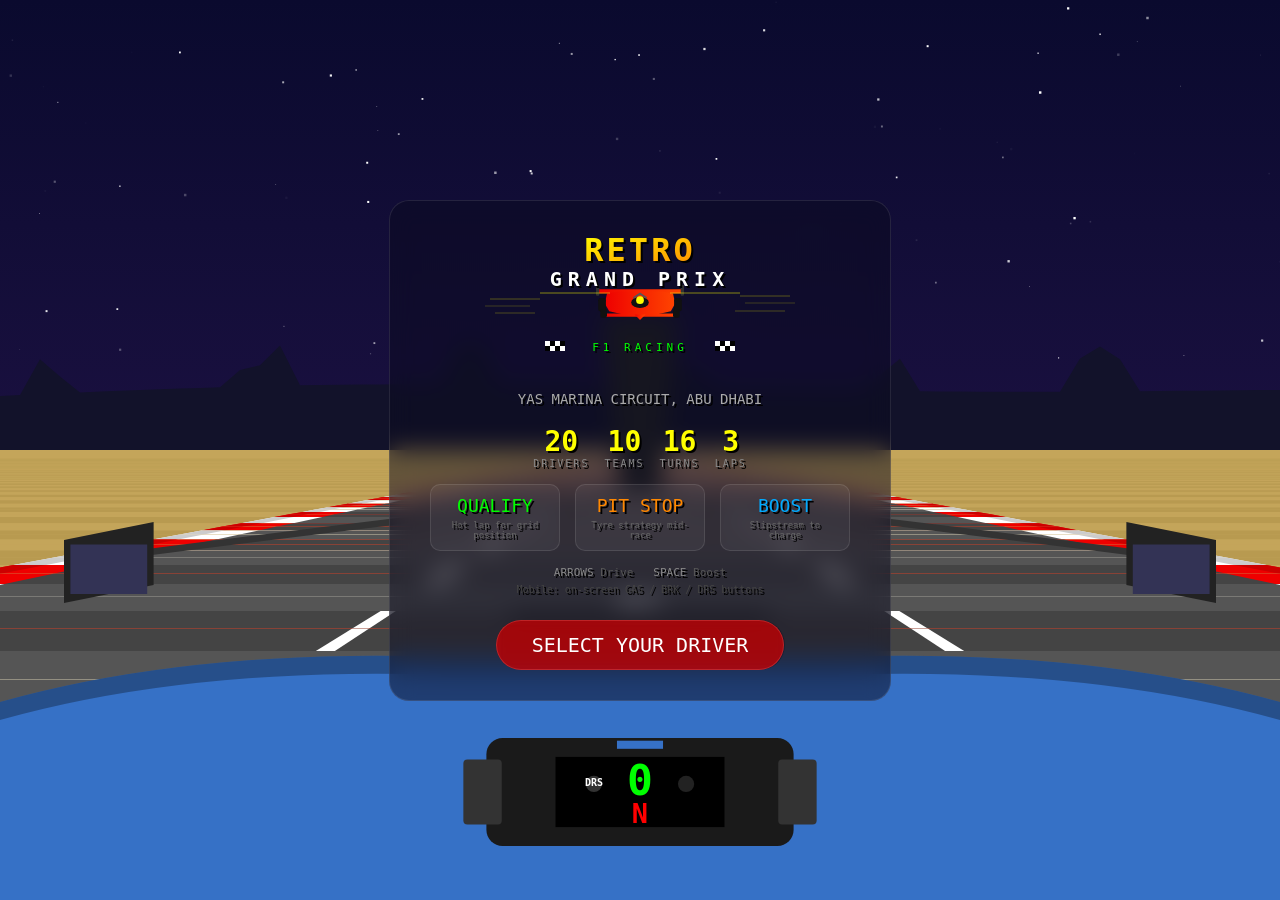
==== commit 5b09c887: "format" ====
--- a/index.html
+++ b/index.html
@@ -1,2362 +1,3246 @@
-<!DOCTYPE html>
+<!doctype html>
 <html lang="en">
-<head>
-<meta charset="UTF-8">
-<meta name="viewport" content="width=device-width, initial-scale=1.0">
-<title>Retro Grand Prix</title>
-<link rel="icon" href="data:image/svg+xml,<svg xmlns='http://www.w3.org/2000/svg' viewBox='0 0 32 32'><rect width='32' height='32' rx='6' fill='%230a0a2e'/><path d='M6,20 L8,14 L12,12 L20,12 L24,14 L26,20 Z' fill='%23e00'/><ellipse cx='16' cy='13' rx='3' ry='2' fill='%23111'/><circle cx='16' cy='12.5' r='1.5' fill='%23ff0'/><rect x='4' y='18' width='3' height='5' rx='1' fill='%23111'/><rect x='25' y='18' width='3' height='5' rx='1' fill='%23111'/><rect x='5' y='10' width='22' height='2' rx='1' fill='%23e00'/></svg>">
-<style>
-  * { margin: 0; padding: 0; box-sizing: border-box; }
-  body {
-    background: #000;
-    display: flex;
-    justify-content: center;
-    align-items: center;
-    height: 100vh;
-    overflow: hidden;
-    font-family: monospace;
-  }
-  canvas { display: block; image-rendering: pixelated; }
-  #ui {
-    position: absolute;
-    top: 0; left: 0; right: 0; bottom: 0;
-    pointer-events: none;
-    display: flex;
-    justify-content: center;
-    align-items: center;
-  }
-  #overlay {
-    color: #fff;
-    text-align: center;
-    font-size: 20px;
-    pointer-events: auto;
-    text-shadow: 2px 2px #000;
-    background: rgba(10,10,30,0.5);
-    backdrop-filter: blur(12px);
-    -webkit-backdrop-filter: blur(12px);
-    border: 1px solid rgba(255,255,255,0.1);
-    border-radius: 20px;
-    padding: 30px 40px;
-  }
-  #overlay h1 { font-size: 48px; color: #ff0; margin-bottom: 10px; }
-  #overlay .sub { color: #0f0; margin-bottom: 20px; }
-  #overlay .start-btn {
-    background: rgba(220,0,0,0.7);
-    backdrop-filter: blur(6px);
-    -webkit-backdrop-filter: blur(6px);
-    color: #fff;
-    border: 1px solid rgba(255,100,100,0.3);
-    padding: 12px 35px;
-    border-radius: 999px;
-    font-size: 20px;
-    font-family: monospace;
-    cursor: pointer;
-    margin-top: 15px;
-    transition: all 0.2s;
-  }
-  #overlay .start-btn:hover { background: rgba(240,30,30,0.8); box-shadow: 0 0 20px rgba(255,0,0,0.3); }
-  #qualiHud {
-    position: absolute;
-    top: 10px; left: 50%;
-    transform: translateX(-50%);
-    font-family: monospace;
-    font-size: 16px;
-    color: #fff;
-    background: rgba(10,10,30,0.4);
-    backdrop-filter: blur(10px);
-    -webkit-backdrop-filter: blur(10px);
-    border: 1px solid rgba(255,255,255,0.12);
-    padding: 8px 20px;
-    border-radius: 12px;
-    display: none;
-    text-align: center;
-    pointer-events: none;
-  }
-  #qualiHud .quali-label { color: #f0f; font-weight: bold; }
-  #qualiHud .quali-time { color: #0f0; font-size: 28px; font-weight: bold; }
-  .quali-grid {
-    display: grid;
-    grid-template-columns: 40px 12px 1fr 80px;
-    gap: 2px 8px;
-    font-size: 13px;
-    text-align: left;
-    max-height: 55vh;
-    overflow-y: auto;
-    margin: 10px 0;
-  }
-  .quali-grid .qg-pos { text-align: right; color: #aaa; }
-  .quali-grid .qg-color { width: 12px; height: 12px; border-radius: 50%; align-self: center; }
-  .quali-grid .qg-name { color: #fff; }
-  .quali-grid .qg-time { color: #0f0; font-family: monospace; }
-  .quali-grid .qg-player .qg-name { color: #ff0; font-weight: bold; }
-  .quali-grid .qg-player .qg-time { color: #ff0; }
-  #pitOverlay {
-    position: absolute;
-    top: 0; left: 0; right: 0; bottom: 0;
-    background: rgba(0,0,0,0.6);
-    backdrop-filter: blur(8px);
-    -webkit-backdrop-filter: blur(8px);
-    display: none;
-    justify-content: center;
-    align-items: center;
-    z-index: 10;
-  }
-  #pitMenu {
-    text-align: center;
-    color: #fff;
-    font-family: monospace;
-  }
-  #pitMenu h2 { font-size: 32px; color: #ff0; margin-bottom: 15px; }
-  .pit-section { margin: 12px 0; }
-  .pit-section label { font-size: 14px; color: #aaa; display: block; margin-bottom: 6px; }
-  .tire-options, .fuel-options { display: flex; gap: 10px; justify-content: center; }
-  .tire-btn, .fuel-btn {
-    padding: 10px 18px;
-    border: 1px solid rgba(255,255,255,0.15);
-    background: rgba(255,255,255,0.06);
-    backdrop-filter: blur(8px);
-    -webkit-backdrop-filter: blur(8px);
-    color: #fff;
-    font-family: monospace;
-    font-size: 14px;
-    cursor: pointer;
-    border-radius: 10px;
-    min-width: 80px;
-    transition: all 0.2s;
-  }
-  .tire-btn:hover, .fuel-btn:hover { border-color: rgba(255,255,255,0.4); background: rgba(255,255,255,0.12); }
-  .tire-btn.selected, .fuel-btn.selected { border-color: #ff0; background: rgba(255,255,0,0.1); box-shadow: 0 0 12px rgba(255,255,0,0.15); }
-  .tire-btn .tire-dot { display: inline-block; width: 10px; height: 10px; border-radius: 50%; margin-right: 6px; vertical-align: middle; }
-  #pitConfirm {
-    margin-top: 18px;
-    background: #0a0;
-    color: #fff;
-    border: none;
-    padding: 12px 35px;
-    border-radius: 999px;
-    font-size: 18px;
-    font-family: monospace;
-    cursor: pointer;
-  }
-  #pitConfirm:hover { background: #0c0; }
-  #tireHud, #fuelHud {
-    position: absolute;
-    left: 10px;
-    font-family: monospace;
-    font-size: 12px;
-    color: #fff;
-    background: rgba(10,10,30,0.4);
-    backdrop-filter: blur(10px);
-    -webkit-backdrop-filter: blur(10px);
-    padding: 6px 10px;
-    border: 1px solid rgba(255,255,255,0.1);
-    border-left: none;
-    border-radius: 0 8px 8px 0;
-    display: none;
-  }
-  #tireHud { top: 170px; }
-  #fuelHud { top: 200px; }
-  #pitHint {
-    position: absolute;
-    bottom: 100px;
-    left: 50%;
-    transform: translateX(-50%);
-    font-family: monospace;
-    font-size: 16px;
-    color: #ff0;
-    background: rgba(10,10,30,0.4);
-    backdrop-filter: blur(10px);
-    -webkit-backdrop-filter: blur(10px);
-    border: 1px solid rgba(255,255,0,0.2);
-    padding: 8px 20px;
-    border-radius: 999px;
-    display: none;
-    pointer-events: none;
-  }
-  .team-grid {
-    display: grid;
-    grid-template-columns: 1fr 1fr;
-    gap: 8px;
-    margin: 15px 0;
-    max-width: 520px;
-    max-height: 60vh;
-    overflow-y: auto;
-  }
-  .team-card {
-    background: rgba(255,255,255,0.06);
-    backdrop-filter: blur(8px);
-    -webkit-backdrop-filter: blur(8px);
-    border: 1px solid rgba(255,255,255,0.15);
-    border-radius: 12px;
-    padding: 12px;
-    cursor: pointer;
-    text-align: left;
-    font-family: monospace;
-    color: #fff;
-    transition: all 0.2s;
-  }
-  .team-card:hover { border-color: rgba(255,255,255,0.5); background: rgba(255,255,255,0.1); }
-  .team-card.selected { border-color: #ff0; background: rgba(255,255,0,0.08); box-shadow: 0 0 15px rgba(255,255,0,0.15); }
-  .team-name { font-size: 16px; font-weight: bold; margin-bottom: 6px; }
-  .team-color-bar { height: 4px; margin-bottom: 8px; border-radius: 2px; }
-  .team-stats { font-size: 11px; color: #aaa; line-height: 1.6; }
-  .team-stats .bar-bg { display: inline-block; width: 80px; height: 8px; background: #333; vertical-align: middle; margin-left: 4px; }
-  .team-stats .bar-fill { display: block; height: 100%; }
-
-  #leaderboard {
-    position: absolute;
-    top: 45px; right: 0;
-    background: rgba(10,10,30,0.4);
-    backdrop-filter: blur(10px);
-    -webkit-backdrop-filter: blur(10px);
-    padding: 8px 12px 8px 14px;
-    font-family: monospace;
-    font-size: 11px;
-    color: #fff;
-    pointer-events: none;
-    border: 1px solid rgba(255,255,255,0.12);
-    border-right: none;
-    border-radius: 10px 0 0 10px;
-    display: none;
-    min-width: 170px;
-  }
-  #leaderboard .lb-title {
-    font-size: 13px;
-    font-weight: bold;
-    color: #ff0;
-    margin-bottom: 4px;
-    border-bottom: 1px solid rgba(255,255,255,0.2);
-    padding-bottom: 3px;
-  }
-  #leaderboard .lb-row {
-    display: flex;
-    justify-content: space-between;
-    padding: 1px 0;
-    line-height: 1.5;
-  }
-  #leaderboard .lb-row.player {
-    color: #ff0;
-    font-weight: bold;
-  }
-  .lb-pos { width: 22px; text-align: right; margin-right: 6px; }
-  .lb-color { display: inline-block; width: 8px; height: 8px; margin-right: 5px; vertical-align: middle; }
-  .lb-name { flex: 1; overflow: hidden; white-space: nowrap; }
-
-  #touch-controls {
-    position: absolute;
-    bottom: 20px;
-    left: 0; right: 0;
-    display: none;
-    justify-content: space-between;
-    align-items: flex-end;
-    padding: 0 15px;
-    pointer-events: none;
-  }
-  .touch-group {
-    display: flex;
-    gap: 10px;
-    align-items: flex-end;
-  }
-  .touch-btn {
-    width: 80px; height: 80px;
-    background: rgba(255,255,255,0.08);
-    backdrop-filter: blur(8px);
-    -webkit-backdrop-filter: blur(8px);
-    border: 1px solid rgba(255,255,255,0.2);
-    border-radius: 50%;
-    color: #fff;
-    font-size: 32px;
-    font-family: monospace;
-    display: flex;
-    align-items: center;
-    justify-content: center;
-    pointer-events: auto;
-    user-select: none;
-    -webkit-user-select: none;
-  }
-  .touch-btn:active { background: rgba(255,255,255,0.35); }
-
-  #minimap {
-    position: absolute;
-    top: 10px; left: 10px;
-    width: 150px; height: 150px;
-    pointer-events: none;
-    display: none;
-  }
-
-  .stat-num { font-size: 28px; color: #ff0; font-weight: bold; }
-  .stat-label { font-size: 10px; color: #888; letter-spacing: 2px; }
-  .feature-cards { display: flex; justify-content: center; gap: 15px; margin-bottom: 15px; flex-wrap: wrap; }
-  .feature-card { background: rgba(255,255,255,0.05); border: 1px solid rgba(255,255,255,0.1); border-radius: 10px; padding: 10px 15px; text-align: center; width: 130px; font-size: 18px; }
-  .feature-desc { font-size: 9px; color: #666; margin-top: 4px; }
-  .controls-hint { font-size: 11px; color: #555; display: flex; justify-content: center; gap: 20px; flex-wrap: wrap; margin-bottom: 5px; }
-
-  @media (pointer: coarse) {
-    #touch-controls { display: flex; }
-  }
-
-  /* Mobile responsive */
-  @media (max-width: 768px) {
-    #overlay {
-      padding: 15px 15px;
-      border-radius: 12px;
-      font-size: 14px;
-      max-width: 95vw;
-      max-height: 90vh;
-      overflow-y: auto;
-    }
-    #overlay h1 { font-size: 24px; }
-    #overlay .sub { font-size: 12px; margin-bottom: 10px; }
-    #overlay .start-btn { font-size: 16px; padding: 10px 25px; }
-    #overlay svg { width: 220px; height: auto; }
-    .team-grid {
-      grid-template-columns: 1fr;
-      gap: 6px;
-      max-height: 45vh;
-    }
-    .team-card { padding: 8px; }
-    .team-name { font-size: 13px; }
-    .team-stats { font-size: 10px; }
-    .team-stats .bar-bg { width: 60px; }
-    .quali-grid {
-      font-size: 11px;
-      grid-template-columns: 30px 10px 1fr 65px;
-      max-height: 40vh;
-    }
-    #leaderboard {
-      font-size: 9px;
-      min-width: 130px;
-      padding: 5px 8px 5px 10px;
-    }
-    #minimap {
-      width: 100px; height: 100px;
-    }
-    #tireHud, #fuelHud { font-size: 10px; padding: 4px 8px; }
-    #tireHud { top: 120px; }
-    #fuelHud { top: 145px; }
-    #pitHint { font-size: 12px; padding: 6px 14px; bottom: 120px; }
-    .touch-btn { width: 60px; height: 60px; font-size: 24px; }
-    .touch-btn[style*="font-size:14px"] { font-size: 11px !important; }
-    #touch-controls { bottom: 15px; padding: 0 10px; }
-    .pit-section label { font-size: 12px; }
-    .tire-btn, .fuel-btn { padding: 8px 12px; font-size: 12px; min-width: 65px; }
-    #pitMenu h2 { font-size: 22px; }
-    #qualiHud { font-size: 13px; padding: 6px 14px; }
-    #qualiHud .quali-time { font-size: 20px; }
-    .stat-num { font-size: 20px; }
-    .stat-label { font-size: 8px; }
-    .feature-cards { gap: 8px; }
-    .feature-card { width: 90px; padding: 8px 8px; font-size: 13px; }
-    .feature-desc { font-size: 8px; }
-    .controls-hint { font-size: 9px; gap: 12px; }
-  }
-
-  @media (max-width: 480px) {
-    #overlay { padding: 10px 10px; }
-    #overlay svg { width: 180px; }
-    #overlay h1 { font-size: 20px; }
-    .team-grid { max-height: 40vh; }
-    .team-card { padding: 6px; }
-    .team-name { font-size: 12px; }
-    #leaderboard { font-size: 8px; min-width: 110px; top: 35px; }
-    #minimap { width: 80px; height: 80px; }
-    #tireHud { top: 100px; }
-    #fuelHud { top: 120px; }
-    .touch-btn { width: 50px; height: 50px; font-size: 20px; }
-    #pitHint { font-size: 10px; bottom: 90px; }
-  }
-</style>
-</head>
-<body>
-<canvas id="game"></canvas>
-<canvas id="minimap" width="150" height="150"></canvas>
-<div id="leaderboard"></div>
-<div id="ui">
-  <div id="overlay">
-    <div style="margin-bottom:15px;">
-      <svg width="320" height="140" viewBox="0 0 320 140" xmlns="http://www.w3.org/2000/svg">
-        <!-- Checkered flag background accent -->
-        <defs>
-          <linearGradient id="logoGrad" x1="0%" y1="0%" x2="100%" y2="100%">
-            <stop offset="0%" style="stop-color:#ff0;stop-opacity:1" />
-            <stop offset="100%" style="stop-color:#f80;stop-opacity:1" />
-          </linearGradient>
-          <linearGradient id="carGrad" x1="0%" y1="0%" x2="100%" y2="0%">
-            <stop offset="0%" style="stop-color:#e00;stop-opacity:1" />
-            <stop offset="100%" style="stop-color:#f40;stop-opacity:1" />
-          </linearGradient>
-        </defs>
-        <!-- Speed lines -->
-        <line x1="10" y1="68" x2="60" y2="68" stroke="#ff0" stroke-width="1" opacity="0.3"/>
-        <line x1="5" y1="75" x2="50" y2="75" stroke="#ff0" stroke-width="1" opacity="0.2"/>
-        <line x1="15" y1="82" x2="55" y2="82" stroke="#ff0" stroke-width="1" opacity="0.25"/>
-        <line x1="260" y1="65" x2="310" y2="65" stroke="#ff0" stroke-width="1" opacity="0.3"/>
-        <line x1="265" y1="72" x2="315" y2="72" stroke="#ff0" stroke-width="1" opacity="0.2"/>
-        <line x1="255" y1="80" x2="305" y2="80" stroke="#ff0" stroke-width="1" opacity="0.25"/>
-        <!-- F1 car silhouette (center) -->
-        <g transform="translate(160,78) scale(1.1)">
-          <!-- Rear wing -->
-          <rect x="-38" y="-18" width="76" height="4" rx="1" fill="url(#carGrad)"/>
-          <rect x="-40" y="-22" width="3" height="10" rx="1" fill="#333"/>
-          <rect x="37" y="-22" width="3" height="10" rx="1" fill="#333"/>
-          <!-- Body -->
-          <path d="M-30,-14 L-32,-5 L-28,2 L-15,5 L15,5 L28,2 L32,-5 L30,-14 L20,-16 L-20,-16 Z" fill="url(#carGrad)"/>
-          <!-- Cockpit -->
-          <ellipse cx="0" cy="-6" rx="8" ry="5" fill="#111"/>
-          <!-- Helmet -->
-          <circle cx="0" cy="-8" r="3.5" fill="#ff0"/>
-          <!-- Halo -->
-          <path d="M-6,-10 L0,-14 L6,-10" stroke="#555" stroke-width="1.5" fill="none"/>
-          <!-- Front wing -->
-          <rect x="-35" y="4" width="70" height="3" rx="1" fill="url(#carGrad)"/>
-          <!-- Nose -->
-          <path d="M-5,5 L0,10 L5,5" fill="url(#carGrad)"/>
-          <!-- Wheels -->
-          <rect x="-38" y="-10" width="7" height="12" rx="2" fill="#111"/>
-          <rect x="31" y="-10" width="7" height="12" rx="2" fill="#111"/>
-          <rect x="-36" y="0" width="6" height="8" rx="2" fill="#111"/>
-          <rect x="30" y="0" width="6" height="8" rx="2" fill="#111"/>
-        </g>
-        <!-- Title text -->
-        <text x="160" y="30" text-anchor="middle" font-family="monospace" font-weight="bold" font-size="32" fill="url(#logoGrad)" letter-spacing="3">RETRO</text>
-        <text x="160" y="55" text-anchor="middle" font-family="monospace" font-weight="bold" font-size="20" fill="#fff" letter-spacing="6">GRAND PRIX</text>
-        <!-- Decorative lines -->
-        <line x1="60" y1="62" x2="130" y2="62" stroke="#ff0" stroke-width="1" opacity="0.5"/>
-        <line x1="190" y1="62" x2="260" y2="62" stroke="#ff0" stroke-width="1" opacity="0.5"/>
-        <!-- Checkered flag accents -->
-        <g transform="translate(65,110)">
-          <rect x="0" y="0" width="5" height="5" fill="#fff"/>
-          <rect x="5" y="0" width="5" height="5" fill="#000"/>
-          <rect x="10" y="0" width="5" height="5" fill="#fff"/>
-          <rect x="15" y="0" width="5" height="5" fill="#000"/>
-          <rect x="0" y="5" width="5" height="5" fill="#000"/>
-          <rect x="5" y="5" width="5" height="5" fill="#fff"/>
-          <rect x="10" y="5" width="5" height="5" fill="#000"/>
-          <rect x="15" y="5" width="5" height="5" fill="#fff"/>
-        </g>
-        <g transform="translate(235,110)">
-          <rect x="0" y="0" width="5" height="5" fill="#fff"/>
-          <rect x="5" y="0" width="5" height="5" fill="#000"/>
-          <rect x="10" y="0" width="5" height="5" fill="#fff"/>
-          <rect x="15" y="0" width="5" height="5" fill="#000"/>
-          <rect x="0" y="5" width="5" height="5" fill="#000"/>
-          <rect x="5" y="5" width="5" height="5" fill="#fff"/>
-          <rect x="10" y="5" width="5" height="5" fill="#000"/>
-          <rect x="15" y="5" width="5" height="5" fill="#fff"/>
-        </g>
-        <!-- Subtitle -->
-        <text x="160" y="120" text-anchor="middle" font-family="monospace" font-size="11" fill="#0f0" letter-spacing="4">F1 RACING</text>
-      </svg>
+  <head>
+    <meta charset="UTF-8" />
+    <meta name="viewport" content="width=device-width, initial-scale=1.0" />
+    <title>Retro Grand Prix</title>
+    <link
+      rel="icon"
+      href="data:image/svg+xml,<svg xmlns='http://www.w3.org/2000/svg' viewBox='0 0 32 32'><rect width='32' height='32' rx='6' fill='%230a0a2e'/><path d='M6,20 L8,14 L12,12 L20,12 L24,14 L26,20 Z' fill='%23e00'/><ellipse cx='16' cy='13' rx='3' ry='2' fill='%23111'/><circle cx='16' cy='12.5' r='1.5' fill='%23ff0'/><rect x='4' y='18' width='3' height='5' rx='1' fill='%23111'/><rect x='25' y='18' width='3' height='5' rx='1' fill='%23111'/><rect x='5' y='10' width='22' height='2' rx='1' fill='%23e00'/></svg>"
+    />
+    <style>
+      * {
+        margin: 0;
+        padding: 0;
+        box-sizing: border-box;
+      }
+      body {
+        background: #000;
+        display: flex;
+        justify-content: center;
+        align-items: center;
+        height: 100vh;
+        overflow: hidden;
+        font-family: monospace;
+      }
+      canvas {
+        display: block;
+        image-rendering: pixelated;
+      }
+      #ui {
+        position: absolute;
+        top: 0;
+        left: 0;
+        right: 0;
+        bottom: 0;
+        pointer-events: none;
+        display: flex;
+        justify-content: center;
+        align-items: center;
+      }
+      #overlay {
+        color: #fff;
+        text-align: center;
+        font-size: 20px;
+        pointer-events: auto;
+        text-shadow: 2px 2px #000;
+        background: rgba(10, 10, 30, 0.5);
+        backdrop-filter: blur(12px);
+        -webkit-backdrop-filter: blur(12px);
+        border: 1px solid rgba(255, 255, 255, 0.1);
+        border-radius: 20px;
+        padding: 30px 40px;
+      }
+      #overlay h1 {
+        font-size: 48px;
+        color: #ff0;
+        margin-bottom: 10px;
+      }
+      #overlay .sub {
+        color: #0f0;
+        margin-bottom: 20px;
+      }
+      #overlay .start-btn {
+        background: rgba(220, 0, 0, 0.7);
+        backdrop-filter: blur(6px);
+        -webkit-backdrop-filter: blur(6px);
+        color: #fff;
+        border: 1px solid rgba(255, 100, 100, 0.3);
+        padding: 12px 35px;
+        border-radius: 999px;
+        font-size: 20px;
+        font-family: monospace;
+        cursor: pointer;
+        margin-top: 15px;
+        transition: all 0.2s;
+      }
+      #overlay .start-btn:hover {
+        background: rgba(240, 30, 30, 0.8);
+        box-shadow: 0 0 20px rgba(255, 0, 0, 0.3);
+      }
+      #qualiHud {
+        position: absolute;
+        top: 10px;
+        left: 50%;
+        transform: translateX(-50%);
+        font-family: monospace;
+        font-size: 16px;
+        color: #fff;
+        background: rgba(10, 10, 30, 0.4);
+        backdrop-filter: blur(10px);
+        -webkit-backdrop-filter: blur(10px);
+        border: 1px solid rgba(255, 255, 255, 0.12);
+        padding: 8px 20px;
+        border-radius: 12px;
+        display: none;
+        text-align: center;
+        pointer-events: none;
+      }
+      #qualiHud .quali-label {
+        color: #f0f;
+        font-weight: bold;
+      }
+      #qualiHud .quali-time {
+        color: #0f0;
+        font-size: 28px;
+        font-weight: bold;
+      }
+      .quali-grid {
+        display: grid;
+        grid-template-columns: 40px 12px 1fr 80px;
+        gap: 2px 8px;
+        font-size: 13px;
+        text-align: left;
+        max-height: 55vh;
+        overflow-y: auto;
+        margin: 10px 0;
+      }
+      .quali-grid .qg-pos {
+        text-align: right;
+        color: #aaa;
+      }
+      .quali-grid .qg-color {
+        width: 12px;
+        height: 12px;
+        border-radius: 50%;
+        align-self: center;
+      }
+      .quali-grid .qg-name {
+        color: #fff;
+      }
+      .quali-grid .qg-time {
+        color: #0f0;
+        font-family: monospace;
+      }
+      .quali-grid .qg-player .qg-name {
+        color: #ff0;
+        font-weight: bold;
+      }
+      .quali-grid .qg-player .qg-time {
+        color: #ff0;
+      }
+      #pitOverlay {
+        position: absolute;
+        top: 0;
+        left: 0;
+        right: 0;
+        bottom: 0;
+        background: rgba(0, 0, 0, 0.6);
+        backdrop-filter: blur(8px);
+        -webkit-backdrop-filter: blur(8px);
+        display: none;
+        justify-content: center;
+        align-items: center;
+        z-index: 10;
+      }
+      #pitMenu {
+        text-align: center;
+        color: #fff;
+        font-family: monospace;
+      }
+      #pitMenu h2 {
+        font-size: 32px;
+        color: #ff0;
+        margin-bottom: 15px;
+      }
+      .pit-section {
+        margin: 12px 0;
+      }
+      .pit-section label {
+        font-size: 14px;
+        color: #aaa;
+        display: block;
+        margin-bottom: 6px;
+      }
+      .tire-options,
+      .fuel-options {
+        display: flex;
+        gap: 10px;
+        justify-content: center;
+      }
+      .tire-btn,
+      .fuel-btn {
+        padding: 10px 18px;
+        border: 1px solid rgba(255, 255, 255, 0.15);
+        background: rgba(255, 255, 255, 0.06);
+        backdrop-filter: blur(8px);
+        -webkit-backdrop-filter: blur(8px);
+        color: #fff;
+        font-family: monospace;
+        font-size: 14px;
+        cursor: pointer;
+        border-radius: 10px;
+        min-width: 80px;
+        transition: all 0.2s;
+      }
+      .tire-btn:hover,
+      .fuel-btn:hover {
+        border-color: rgba(255, 255, 255, 0.4);
+        background: rgba(255, 255, 255, 0.12);
+      }
+      .tire-btn.selected,
+      .fuel-btn.selected {
+        border-color: #ff0;
+        background: rgba(255, 255, 0, 0.1);
+        box-shadow: 0 0 12px rgba(255, 255, 0, 0.15);
+      }
+      .tire-btn .tire-dot {
+        display: inline-block;
+        width: 10px;
+        height: 10px;
+        border-radius: 50%;
+        margin-right: 6px;
+        vertical-align: middle;
+      }
+      #pitConfirm {
+        margin-top: 18px;
+        background: #0a0;
+        color: #fff;
+        border: none;
+        padding: 12px 35px;
+        border-radius: 999px;
+        font-size: 18px;
+        font-family: monospace;
+        cursor: pointer;
+      }
+      #pitConfirm:hover {
+        background: #0c0;
+      }
+      #tireHud,
+      #fuelHud {
+        position: absolute;
+        left: 10px;
+        font-family: monospace;
+        font-size: 12px;
+        color: #fff;
+        background: rgba(10, 10, 30, 0.4);
+        backdrop-filter: blur(10px);
+        -webkit-backdrop-filter: blur(10px);
+        padding: 6px 10px;
+        border: 1px solid rgba(255, 255, 255, 0.1);
+        border-left: none;
+        border-radius: 0 8px 8px 0;
+        display: none;
+      }
+      #tireHud {
+        top: 170px;
+      }
+      #fuelHud {
+        top: 200px;
+      }
+      #pitHint {
+        position: absolute;
+        bottom: 100px;
+        left: 50%;
+        transform: translateX(-50%);
+        font-family: monospace;
+        font-size: 16px;
+        color: #ff0;
+        background: rgba(10, 10, 30, 0.4);
+        backdrop-filter: blur(10px);
+        -webkit-backdrop-filter: blur(10px);
+        border: 1px solid rgba(255, 255, 0, 0.2);
+        padding: 8px 20px;
+        border-radius: 999px;
+        display: none;
+        pointer-events: none;
+      }
+      .team-grid {
+        display: grid;
+        grid-template-columns: 1fr 1fr;
+        gap: 8px;
+        margin: 15px 0;
+        max-width: 520px;
+        max-height: 60vh;
+        overflow-y: auto;
+      }
+      .team-card {
+        background: rgba(255, 255, 255, 0.06);
+        backdrop-filter: blur(8px);
+        -webkit-backdrop-filter: blur(8px);
+        border: 1px solid rgba(255, 255, 255, 0.15);
+        border-radius: 12px;
+        padding: 12px;
+        cursor: pointer;
+        text-align: left;
+        font-family: monospace;
+        color: #fff;
+        transition: all 0.2s;
+      }
+      .team-card:hover {
+        border-color: rgba(255, 255, 255, 0.5);
+        background: rgba(255, 255, 255, 0.1);
+      }
+      .team-card.selected {
+        border-color: #ff0;
+        background: rgba(255, 255, 0, 0.08);
+        box-shadow: 0 0 15px rgba(255, 255, 0, 0.15);
+      }
+      .team-name {
+        font-size: 16px;
+        font-weight: bold;
+        margin-bottom: 6px;
+      }
+      .team-color-bar {
+        height: 4px;
+        margin-bottom: 8px;
+        border-radius: 2px;
+      }
+      .team-stats {
+        font-size: 11px;
+        color: #aaa;
+        line-height: 1.6;
+      }
+      .team-stats .bar-bg {
+        display: inline-block;
+        width: 80px;
+        height: 8px;
+        background: #333;
+        vertical-align: middle;
+        margin-left: 4px;
+      }
+      .team-stats .bar-fill {
+        display: block;
+        height: 100%;
+      }
+
+      #leaderboard {
+        position: absolute;
+        top: 45px;
+        right: 0;
+        background: rgba(10, 10, 30, 0.4);
+        backdrop-filter: blur(10px);
+        -webkit-backdrop-filter: blur(10px);
+        padding: 8px 12px 8px 14px;
+        font-family: monospace;
+        font-size: 11px;
+        color: #fff;
+        pointer-events: none;
+        border: 1px solid rgba(255, 255, 255, 0.12);
+        border-right: none;
+        border-radius: 10px 0 0 10px;
+        display: none;
+        min-width: 170px;
+      }
+      #leaderboard .lb-title {
+        font-size: 13px;
+        font-weight: bold;
+        color: #ff0;
+        margin-bottom: 4px;
+        border-bottom: 1px solid rgba(255, 255, 255, 0.2);
+        padding-bottom: 3px;
+      }
+      #leaderboard .lb-row {
+        display: flex;
+        justify-content: space-between;
+        padding: 1px 0;
+        line-height: 1.5;
+      }
+      #leaderboard .lb-row.player {
+        color: #ff0;
+        font-weight: bold;
+      }
+      .lb-pos {
+        width: 22px;
+        text-align: right;
+        margin-right: 6px;
+      }
+      .lb-color {
+        display: inline-block;
+        width: 8px;
+        height: 8px;
+        margin-right: 5px;
+        vertical-align: middle;
+      }
+      .lb-name {
+        flex: 1;
+        overflow: hidden;
+        white-space: nowrap;
+      }
+
+      #touch-controls {
+        position: absolute;
+        bottom: 20px;
+        left: 0;
+        right: 0;
+        display: none;
+        justify-content: space-between;
+        align-items: flex-end;
+        padding: 0 15px;
+        pointer-events: none;
+      }
+      .touch-group {
+        display: flex;
+        gap: 10px;
+        align-items: flex-end;
+      }
+      .touch-btn {
+        width: 80px;
+        height: 80px;
+        background: rgba(255, 255, 255, 0.08);
+        backdrop-filter: blur(8px);
+        -webkit-backdrop-filter: blur(8px);
+        border: 1px solid rgba(255, 255, 255, 0.2);
+        border-radius: 50%;
+        color: #fff;
+        font-size: 32px;
+        font-family: monospace;
+        display: flex;
+        align-items: center;
+        justify-content: center;
+        pointer-events: auto;
+        user-select: none;
+        -webkit-user-select: none;
+      }
+      .touch-btn:active {
+        background: rgba(255, 255, 255, 0.35);
+      }
+
+      #minimap {
+        position: absolute;
+        top: 10px;
+        left: 10px;
+        width: 150px;
+        height: 150px;
+        pointer-events: none;
+        display: none;
+      }
+
+      .stat-num {
+        font-size: 28px;
+        color: #ff0;
+        font-weight: bold;
+      }
+      .stat-label {
+        font-size: 10px;
+        color: #888;
+        letter-spacing: 2px;
+      }
+      .feature-cards {
+        display: flex;
+        justify-content: center;
+        gap: 15px;
+        margin-bottom: 15px;
+        flex-wrap: wrap;
+      }
+      .feature-card {
+        background: rgba(255, 255, 255, 0.05);
+        border: 1px solid rgba(255, 255, 255, 0.1);
+        border-radius: 10px;
+        padding: 10px 15px;
+        text-align: center;
+        width: 130px;
+        font-size: 18px;
+      }
+      .feature-desc {
+        font-size: 9px;
+        color: #666;
+        margin-top: 4px;
+      }
+      .controls-hint {
+        font-size: 11px;
+        color: #555;
+        display: flex;
+        justify-content: center;
+        gap: 20px;
+        flex-wrap: wrap;
+        margin-bottom: 5px;
+      }
+
+      @media (pointer: coarse) {
+        #touch-controls {
+          display: flex;
+        }
+      }
+
+      /* Mobile responsive */
+      @media (max-width: 768px) {
+        #overlay {
+          padding: 15px 15px;
+          border-radius: 12px;
+          font-size: 14px;
+          max-width: 95vw;
+          max-height: 90vh;
+          overflow-y: auto;
+        }
+        #overlay h1 {
+          font-size: 24px;
+        }
+        #overlay .sub {
+          font-size: 12px;
+          margin-bottom: 10px;
+        }
+        #overlay .start-btn {
+          font-size: 16px;
+          padding: 10px 25px;
+        }
+        #overlay svg {
+          width: 220px;
+          height: auto;
+        }
+        .team-grid {
+          grid-template-columns: 1fr;
+          gap: 6px;
+          max-height: 45vh;
+        }
+        .team-card {
+          padding: 8px;
+        }
+        .team-name {
+          font-size: 13px;
+        }
+        .team-stats {
+          font-size: 10px;
+        }
+        .team-stats .bar-bg {
+          width: 60px;
+        }
+        .quali-grid {
+          font-size: 11px;
+          grid-template-columns: 30px 10px 1fr 65px;
+          max-height: 40vh;
+        }
+        #leaderboard {
+          font-size: 9px;
+          min-width: 130px;
+          padding: 5px 8px 5px 10px;
+        }
+        #minimap {
+          width: 100px;
+          height: 100px;
+        }
+        #tireHud,
+        #fuelHud {
+          font-size: 10px;
+          padding: 4px 8px;
+        }
+        #tireHud {
+          top: 120px;
+        }
+        #fuelHud {
+          top: 145px;
+        }
+        #pitHint {
+          font-size: 12px;
+          padding: 6px 14px;
+          bottom: 120px;
+        }
+        .touch-btn {
+          width: 60px;
+          height: 60px;
+          font-size: 24px;
+        }
+        .touch-btn[style*="font-size:14px"] {
+          font-size: 11px !important;
+        }
+        #touch-controls {
+          bottom: 15px;
+          padding: 0 10px;
+        }
+        .pit-section label {
+          font-size: 12px;
+        }
+        .tire-btn,
+        .fuel-btn {
+          padding: 8px 12px;
+          font-size: 12px;
+          min-width: 65px;
+        }
+        #pitMenu h2 {
+          font-size: 22px;
+        }
+        #qualiHud {
+          font-size: 13px;
+          padding: 6px 14px;
+        }
+        #qualiHud .quali-time {
+          font-size: 20px;
+        }
+        .stat-num {
+          font-size: 20px;
+        }
+        .stat-label {
+          font-size: 8px;
+        }
+        .feature-cards {
+          gap: 8px;
+        }
+        .feature-card {
+          width: 90px;
+          padding: 8px 8px;
+          font-size: 13px;
+        }
+        .feature-desc {
+          font-size: 8px;
+        }
+        .controls-hint {
+          font-size: 9px;
+          gap: 12px;
+        }
+      }
+
+      @media (max-width: 480px) {
+        #overlay {
+          padding: 10px 10px;
+        }
+        #overlay svg {
+          width: 180px;
+        }
+        #overlay h1 {
+          font-size: 20px;
+        }
+        .team-grid {
+          max-height: 40vh;
+        }
+        .team-card {
+          padding: 6px;
+        }
+        .team-name {
+          font-size: 12px;
+        }
+        #leaderboard {
+          font-size: 8px;
+          min-width: 110px;
+          top: 35px;
+        }
+        #minimap {
+          width: 80px;
+          height: 80px;
+        }
+        #tireHud {
+          top: 100px;
+        }
+        #fuelHud {
+          top: 120px;
+        }
+        .touch-btn {
+          width: 50px;
+          height: 50px;
+          font-size: 20px;
+        }
+        #pitHint {
+          font-size: 10px;
+          bottom: 90px;
+        }
+      }
+    </style>
+  </head>
+  <body>
+    <canvas id="game"></canvas>
+    <canvas id="minimap" width="150" height="150"></canvas>
+    <div id="leaderboard"></div>
+    <div id="ui">
+      <div id="overlay">
+        <div style="margin-bottom: 15px">
+          <svg
+            width="320"
+            height="140"
+            viewBox="0 0 320 140"
+            xmlns="http://www.w3.org/2000/svg"
+          >
+            <!-- Checkered flag background accent -->
+            <defs>
+              <linearGradient id="logoGrad" x1="0%" y1="0%" x2="100%" y2="100%">
+                <stop offset="0%" style="stop-color: #ff0; stop-opacity: 1" />
+                <stop offset="100%" style="stop-color: #f80; stop-opacity: 1" />
+              </linearGradient>
+              <linearGradient id="carGrad" x1="0%" y1="0%" x2="100%" y2="0%">
+                <stop offset="0%" style="stop-color: #e00; stop-opacity: 1" />
+                <stop offset="100%" style="stop-color: #f40; stop-opacity: 1" />
+              </linearGradient>
+            </defs>
+            <!-- Speed lines -->
+            <line
+              x1="10"
+              y1="68"
+              x2="60"
+              y2="68"
+              stroke="#ff0"
+              stroke-width="1"
+              opacity="0.3"
+            />
+            <line
+              x1="5"
+              y1="75"
+              x2="50"
+              y2="75"
+              stroke="#ff0"
+              stroke-width="1"
+              opacity="0.2"
+            />
+            <line
+              x1="15"
+              y1="82"
+              x2="55"
+              y2="82"
+              stroke="#ff0"
+              stroke-width="1"
+              opacity="0.25"
+            />
+            <line
+              x1="260"
+              y1="65"
+              x2="310"
+              y2="65"
+              stroke="#ff0"
+              stroke-width="1"
+              opacity="0.3"
+            />
+            <line
+              x1="265"
+              y1="72"
+              x2="315"
+              y2="72"
+              stroke="#ff0"
+              stroke-width="1"
+              opacity="0.2"
+            />
+            <line
+              x1="255"
+              y1="80"
+              x2="305"
+              y2="80"
+              stroke="#ff0"
+              stroke-width="1"
+              opacity="0.25"
+            />
+            <!-- F1 car silhouette (center) -->
+            <g transform="translate(160,78) scale(1.1)">
+              <!-- Rear wing -->
+              <rect
+                x="-38"
+                y="-18"
+                width="76"
+                height="4"
+                rx="1"
+                fill="url(#carGrad)"
+              />
+              <rect x="-40" y="-22" width="3" height="10" rx="1" fill="#333" />
+              <rect x="37" y="-22" width="3" height="10" rx="1" fill="#333" />
+              <!-- Body -->
+              <path
+                d="M-30,-14 L-32,-5 L-28,2 L-15,5 L15,5 L28,2 L32,-5 L30,-14 L20,-16 L-20,-16 Z"
+                fill="url(#carGrad)"
+              />
+              <!-- Cockpit -->
+              <ellipse cx="0" cy="-6" rx="8" ry="5" fill="#111" />
+              <!-- Helmet -->
+              <circle cx="0" cy="-8" r="3.5" fill="#ff0" />
+              <!-- Halo -->
+              <path
+                d="M-6,-10 L0,-14 L6,-10"
+                stroke="#555"
+                stroke-width="1.5"
+                fill="none"
+              />
+              <!-- Front wing -->
+              <rect
+                x="-35"
+                y="4"
+                width="70"
+                height="3"
+                rx="1"
+                fill="url(#carGrad)"
+              />
+              <!-- Nose -->
+              <path d="M-5,5 L0,10 L5,5" fill="url(#carGrad)" />
+              <!-- Wheels -->
+              <rect x="-38" y="-10" width="7" height="12" rx="2" fill="#111" />
+              <rect x="31" y="-10" width="7" height="12" rx="2" fill="#111" />
+              <rect x="-36" y="0" width="6" height="8" rx="2" fill="#111" />
+              <rect x="30" y="0" width="6" height="8" rx="2" fill="#111" />
+            </g>
+            <!-- Title text -->
+            <text
+              x="160"
+              y="30"
+              text-anchor="middle"
+              font-family="monospace"
+              font-weight="bold"
+              font-size="32"
+              fill="url(#logoGrad)"
+              letter-spacing="3"
+            >
+              RETRO
+            </text>
+            <text
+              x="160"
+              y="55"
+              text-anchor="middle"
+              font-family="monospace"
+              font-weight="bold"
+              font-size="20"
+              fill="#fff"
+              letter-spacing="6"
+            >
+              GRAND PRIX
+            </text>
+            <!-- Decorative lines -->
+            <line
+              x1="60"
+              y1="62"
+              x2="130"
+              y2="62"
+              stroke="#ff0"
+              stroke-width="1"
+              opacity="0.5"
+            />
+            <line
+              x1="190"
+              y1="62"
+              x2="260"
+              y2="62"
+              stroke="#ff0"
+              stroke-width="1"
+              opacity="0.5"
+            />
+            <!-- Checkered flag accents -->
+            <g transform="translate(65,110)">
+              <rect x="0" y="0" width="5" height="5" fill="#fff" />
+              <rect x="5" y="0" width="5" height="5" fill="#000" />
+              <rect x="10" y="0" width="5" height="5" fill="#fff" />
+              <rect x="15" y="0" width="5" height="5" fill="#000" />
+              <rect x="0" y="5" width="5" height="5" fill="#000" />
+              <rect x="5" y="5" width="5" height="5" fill="#fff" />
+              <rect x="10" y="5" width="5" height="5" fill="#000" />
+              <rect x="15" y="5" width="5" height="5" fill="#fff" />
+            </g>
+            <g transform="translate(235,110)">
+              <rect x="0" y="0" width="5" height="5" fill="#fff" />
+              <rect x="5" y="0" width="5" height="5" fill="#000" />
+              <rect x="10" y="0" width="5" height="5" fill="#fff" />
+              <rect x="15" y="0" width="5" height="5" fill="#000" />
+              <rect x="0" y="5" width="5" height="5" fill="#000" />
+              <rect x="5" y="5" width="5" height="5" fill="#fff" />
+              <rect x="10" y="5" width="5" height="5" fill="#000" />
+              <rect x="15" y="5" width="5" height="5" fill="#fff" />
+            </g>
+            <!-- Subtitle -->
+            <text
+              x="160"
+              y="120"
+              text-anchor="middle"
+              font-family="monospace"
+              font-size="11"
+              fill="#0f0"
+              letter-spacing="4"
+            >
+              F1 RACING
+            </text>
+          </svg>
+        </div>
+        <div id="menuScreen">
+          <div style="color: #aaa; font-size: 14px; margin-bottom: 18px">
+            YAS MARINA CIRCUIT, ABU DHABI
+          </div>
+
+          <div
+            style="
+              display: flex;
+              justify-content: center;
+              gap: 15px;
+              margin-bottom: 15px;
+              flex-wrap: wrap;
+            "
+          >
+            <div style="text-align: center">
+              <div class="stat-num">20</div>
+              <div class="stat-label">DRIVERS</div>
+            </div>
+            <div style="text-align: center">
+              <div class="stat-num">10</div>
+              <div class="stat-label">TEAMS</div>
+            </div>
+            <div style="text-align: center">
+              <div class="stat-num">16</div>
+              <div class="stat-label">TURNS</div>
+            </div>
+            <div style="text-align: center">
+              <div class="stat-num">3</div>
+              <div class="stat-label">LAPS</div>
+            </div>
+          </div>
+
+          <div class="feature-cards">
+            <div class="feature-card">
+              <div style="color: #0f0">QUALIFY</div>
+              <div class="feature-desc">Hot lap for grid position</div>
+            </div>
+            <div class="feature-card">
+              <div style="color: #f80">PIT STOP</div>
+              <div class="feature-desc">Tyre strategy mid-race</div>
+            </div>
+            <div class="feature-card">
+              <div style="color: #0af">BOOST</div>
+              <div class="feature-desc">Slipstream to charge</div>
+            </div>
+          </div>
+
+          <div class="controls-hint">
+            <span><span style="color: #888">ARROWS</span> Drive</span>
+            <span><span style="color: #888">SPACE</span> Boost</span>
+          </div>
+          <div
+            style="
+              font-size: 10px;
+              color: #444;
+              margin-top: 5px;
+              margin-bottom: 10px;
+            "
+          >
+            Mobile: on-screen GAS / BRK / DRS buttons
+          </div>
+
+          <button class="start-btn" id="startBtn">SELECT YOUR DRIVER</button>
+        </div>
+        <div id="teamScreen" style="display: none">
+          <div style="margin-bottom: 10px; color: #aaa">CHOOSE YOUR DRIVER</div>
+          <div class="team-grid" id="teamGrid"></div>
+          <button class="start-btn" id="raceBtn" style="display: none">
+            QUALIFYING
+          </button>
+        </div>
+        <div id="setupScreen" style="display: none">
+          <div style="margin-bottom: 10px; color: #aaa">RACE SETUP</div>
+          <div class="pit-section">
+            <label>STARTING TYRE</label>
+            <div class="tire-options">
+              <button class="tire-btn setup-tire" data-tire="soft">
+                <span class="tire-dot" style="background: #e00"></span>SOFT
+              </button>
+              <button class="tire-btn setup-tire selected" data-tire="medium">
+                <span class="tire-dot" style="background: #ff0"></span>MEDIUM
+              </button>
+              <button class="tire-btn setup-tire" data-tire="hard">
+                <span class="tire-dot" style="background: #fff"></span>HARD
+              </button>
+            </div>
+          </div>
+          <button class="start-btn" id="goBtn">START RACE</button>
+        </div>
+        <div id="qualiResultScreen" style="display: none"></div>
+      </div>
     </div>
-    <div id="menuScreen">
-      <div style="color:#aaa; font-size:14px; margin-bottom:18px;">YAS MARINA CIRCUIT, ABU DHABI</div>
-
-      <div style="display:flex; justify-content:center; gap:15px; margin-bottom:15px; flex-wrap:wrap;">
-        <div style="text-align:center;">
-          <div class="stat-num">20</div>
-          <div class="stat-label">DRIVERS</div>
+    <div id="qualiHud">
+      <div class="quali-label">QUALIFYING LAP</div>
+      <div class="quali-time" id="qualiTimer">0:00.000</div>
+    </div>
+    <div id="tireHud"></div>
+    <div id="fuelHud"></div>
+    <div id="pitHint">PIT LANE: Steer LEFT to enter</div>
+    <div id="pitOverlay">
+      <div id="pitMenu">
+        <h2>PIT STOP</h2>
+        <div class="pit-section">
+          <label>TYRE COMPOUND</label>
+          <div class="tire-options">
+            <button class="tire-btn" data-tire="soft">
+              <span class="tire-dot" style="background: #e00"></span>SOFT
+            </button>
+            <button class="tire-btn" data-tire="medium">
+              <span class="tire-dot" style="background: #ff0"></span>MEDIUM
+            </button>
+            <button class="tire-btn" data-tire="hard">
+              <span class="tire-dot" style="background: #fff"></span>HARD
+            </button>
+          </div>
         </div>
-        <div style="text-align:center;">
-          <div class="stat-num">10</div>
-          <div class="stat-label">TEAMS</div>
+        <button id="pitConfirm">GO GO GO!</button>
+      </div>
+    </div>
+    <div id="touch-controls">
+      <div class="touch-group">
+        <div class="touch-btn" id="btnLeft">&lt;</div>
+        <div class="touch-btn" id="btnRight">&gt;</div>
+      </div>
+      <div class="touch-group">
+        <div class="touch-btn" id="btnDRS" style="font-size: 14px">DRS</div>
+      </div>
+      <div class="touch-group">
+        <div
+          class="touch-btn"
+          id="btnBrake"
+          style="
+            background: rgba(255, 0, 0, 0.2);
+            border-color: rgba(255, 0, 0, 0.4);
+            font-size: 14px;
+          "
+        >
+          BRK
         </div>
-        <div style="text-align:center;">
-          <div class="stat-num">16</div>
-          <div class="stat-label">TURNS</div>
-        </div>
-        <div style="text-align:center;">
-          <div class="stat-num">3</div>
-          <div class="stat-label">LAPS</div>
+        <div
+          class="touch-btn"
+          id="btnGas"
+          style="
+            background: rgba(0, 255, 0, 0.2);
+            border-color: rgba(0, 255, 0, 0.4);
+            font-size: 14px;
+          "
+        >
+          GAS
         </div>
       </div>
-
-      <div class="feature-cards">
-        <div class="feature-card">
-          <div style="color:#0f0;">QUALIFY</div>
-          <div class="feature-desc">Hot lap for grid position</div>
-        </div>
-        <div class="feature-card">
-          <div style="color:#f80;">PIT STOP</div>
-          <div class="feature-desc">Tyre strategy mid-race</div>
-        </div>
-        <div class="feature-card">
-          <div style="color:#0af;">BOOST</div>
-          <div class="feature-desc">Slipstream to charge</div>
-        </div>
-      </div>
-
-      <div class="controls-hint">
-        <span><span style="color:#888;">ARROWS</span> Drive</span>
-        <span><span style="color:#888;">SPACE</span> Boost</span>
-      </div>
-      <div style="font-size:10px; color:#444; margin-top:5px; margin-bottom:10px;">Mobile: on-screen GAS / BRK / DRS buttons</div>
-
-      <button class="start-btn" id="startBtn">SELECT YOUR DRIVER</button>
     </div>
-    <div id="teamScreen" style="display:none;">
-      <div style="margin-bottom:10px; color:#aaa;">CHOOSE YOUR DRIVER</div>
-      <div class="team-grid" id="teamGrid"></div>
-      <button class="start-btn" id="raceBtn" style="display:none;">QUALIFYING</button>
-    </div>
-    <div id="setupScreen" style="display:none;">
-      <div style="margin-bottom:10px; color:#aaa;">RACE SETUP</div>
-      <div class="pit-section">
-        <label>STARTING TYRE</label>
-        <div class="tire-options">
-          <button class="tire-btn setup-tire" data-tire="soft"><span class="tire-dot" style="background:#e00;"></span>SOFT</button>
-          <button class="tire-btn setup-tire selected" data-tire="medium"><span class="tire-dot" style="background:#ff0;"></span>MEDIUM</button>
-          <button class="tire-btn setup-tire" data-tire="hard"><span class="tire-dot" style="background:#fff;"></span>HARD</button>
-        </div>
-      </div>
-      <button class="start-btn" id="goBtn">START RACE</button>
-    </div>
-    <div id="qualiResultScreen" style="display:none;">
-    </div>
-  </div>
-</div>
-<div id="qualiHud">
-  <div class="quali-label">QUALIFYING LAP</div>
-  <div class="quali-time" id="qualiTimer">0:00.000</div>
-</div>
-<div id="tireHud"></div>
-<div id="fuelHud"></div>
-<div id="pitHint">PIT LANE: Steer LEFT to enter</div>
-<div id="pitOverlay">
-  <div id="pitMenu">
-    <h2>PIT STOP</h2>
-    <div class="pit-section">
-      <label>TYRE COMPOUND</label>
-      <div class="tire-options">
-        <button class="tire-btn" data-tire="soft"><span class="tire-dot" style="background:#e00;"></span>SOFT</button>
-        <button class="tire-btn" data-tire="medium"><span class="tire-dot" style="background:#ff0;"></span>MEDIUM</button>
-        <button class="tire-btn" data-tire="hard"><span class="tire-dot" style="background:#fff;"></span>HARD</button>
-      </div>
-    </div>
-    <button id="pitConfirm">GO GO GO!</button>
-  </div>
-</div>
-<div id="touch-controls">
-  <div class="touch-group">
-    <div class="touch-btn" id="btnLeft">&lt;</div>
-    <div class="touch-btn" id="btnRight">&gt;</div>
-  </div>
-  <div class="touch-group">
-    <div class="touch-btn" id="btnDRS" style="font-size:14px;">DRS</div>
-  </div>
-  <div class="touch-group">
-    <div class="touch-btn" id="btnBrake" style="background:rgba(255,0,0,0.2);border-color:rgba(255,0,0,0.4);font-size:14px;">BRK</div>
-    <div class="touch-btn" id="btnGas" style="background:rgba(0,255,0,0.2);border-color:rgba(0,255,0,0.4);font-size:14px;">GAS</div>
-  </div>
-</div>
-
-<script>
-const canvas = document.getElementById('game');
-const ctx = canvas.getContext('2d');
-const overlay = document.getElementById('overlay');
-const startBtn = document.getElementById('startBtn');
-
-let W, H;
-function resize() {
-  W = canvas.width = window.innerWidth;
-  H = canvas.height = window.innerHeight;
-}
-resize();
-window.addEventListener('resize', resize);
-
-// Game constants
-const ROAD_WIDTH = 2000;
-const SEG_LENGTH = 200;
-const TOTAL_SEGMENTS = 1600;
-const CAMERA_DEPTH = 1 / Math.tan((80 / 2) * Math.PI / 180);
-const DRAW_DISTANCE = 200;
-const LAP_LENGTH = TOTAL_SEGMENTS * SEG_LENGTH;
-const TOTAL_LAPS = 3;
-
-// Colors - Abu Dhabi twilight desert
-const COL_SKY1 = '#0a0a2e';
-const COL_SKY2 = '#1a1040';
-const COL_GRASS1 = '#c4a55a';
-const COL_GRASS2 = '#b89a50';
-const COL_ROAD1 = '#444';
-const COL_ROAD2 = '#555';
-const COL_RUMBLE1 = '#e00';
-const COL_RUMBLE2 = '#fff';
-const COL_LANE = '#fff';
-
-// Build track segments
-const segments = [];
-function buildTrack() {
-  segments.length = 0;
-  for (let i = 0; i < TOTAL_SEGMENTS; i++) {
-    let curve = 0;
-    let hill = 0;
-
-    // ============================================
-    // YAS MARINA CIRCUIT, ABU DHABI (post-2021)
-    // 5.281 km, 16 turns, anti-clockwise
-    // 1600 segments = 5281m, ~3.3m per segment
-    // ============================================
-
-    // --- PIT STRAIGHT (seg 0-300) ~1km, flat out ---
-
-    // --- T1: Heavy braking left (tight, 90°) ---
-    if (i > 300 && i < 340) curve = -3.5;
-
-    // --- T2: Quick right (short, opens up) ---
-    if (i > 345 && i < 370) curve = 2;
-
-    // --- T3: Medium left ---
-    if (i > 375 && i < 410) curve = -2;
-
-    // --- Short straight (seg 410-470) ---
-
-    // --- T4: Right-hander (medium speed) ---
-    if (i > 470 && i < 500) curve = 2;
-
-    // --- T5: Left-right chicane (tight, 2nd gear) ---
-    if (i > 510 && i < 535) curve = -2.5;
-    if (i > 535 && i < 555) curve = 2;
-
-    // --- T6: LEFT HAIRPIN (slowest point, ~80km/h) ---
-    if (i > 565 && i < 610) curve = -4;
-
-    // --- T7: Right kink on exit ---
-    if (i > 620 && i < 645) curve = 1.5;
-
-    // --- T8-9: Long sweeping left (under the W Hotel) ---
-    if (i > 650 && i < 720) curve = -2;
-
-    // --- BACK STRAIGHT (seg 720-1070) ~1.2km, DRS zone, top speed ---
-
-    // --- T10-11: Fast left-right S-curves (2021 redesign, high speed) ---
-    if (i > 1070 && i < 1105) curve = -2;
-    if (i > 1105 && i < 1140) curve = 2;
-
-    // --- Short straight (seg 1140-1200) ---
-
-    // --- T12-13: Left-right chicane (medium speed, marina section) ---
-    if (i > 1200 && i < 1235) curve = -2.5;
-    if (i > 1240 && i < 1270) curve = 2;
-
-    // --- T14: Left-hander (medium, 4th gear) ---
-    if (i > 1285 && i < 1320) curve = -2;
-
-    // --- Short straight (seg 1320-1380) ---
-
-    // --- T15: Right (medium) ---
-    if (i > 1380 && i < 1410) curve = 2;
-
-    // --- T16: Final left onto pit straight ---
-    if (i > 1420 && i < 1470) curve = -2.5;
-
-    // --- Final approach to pit straight (seg 1470-1600) ---
-
-    // Abu Dhabi is essentially flat - negligible elevation
-    hill = 0;
-
-    segments.push({
-      index: i,
-      p1: { world: { z: i * SEG_LENGTH, y: hill }, screen: {} },
-      p2: { world: { z: (i + 1) * SEG_LENGTH, y: hill }, screen: {} },
-      curve: curve,
-      color: {
-        road: i % 4 < 2 ? COL_ROAD1 : COL_ROAD2,
-        grass: i % 4 < 2 ? COL_GRASS1 : COL_GRASS2,
-        rumble: i % 4 < 2 ? COL_RUMBLE1 : COL_RUMBLE2,
-      },
-      cars: [],
-    });
-  }
-
-  // Smooth hills
-  for (let i = 1; i < TOTAL_SEGMENTS; i++) {
-    segments[i].p1.world.y = segments[i - 1].p2.world.y;
-  }
-}
-
-// AI Cars - the 21 other drivers
-const AI_CARS = [];
-
-function spawnAICars(gridOrder) {
-  AI_CARS.length = 0;
-  // gridOrder is an array of TEAMS indices in qualifying order
-  // Find player's grid position
-  const order = gridOrder || TEAMS.map((_, i) => i);
-  let gridPos = 0;
-  const playerGridPos = order.indexOf(selectedTeam);
-
-  order.forEach((teamIdx, pos) => {
-    if (teamIdx === selectedTeam) return; // skip player
-    const driver = TEAMS[teamIdx];
-    // Adjust grid position: if AI is behind player, shift up
-    const actualPos = pos > playerGridPos ? pos : pos;
-    const row = Math.floor(actualPos / 2);
-    const col = actualPos % 2;
-    const startZ = -(row * SEG_LENGTH * 1.5) - (col * SEG_LENGTH * 0.5);
-    AI_CARS.push({
-      offset: col === 0 ? -0.35 : 0.35,
-      z: startZ,
-      speed: (driver.maxSpeed * 0.28) + Math.random() * (driver.maxSpeed * 0.18),
-      color: driver.color,
-      name: driver.name,
-    });
-  });
-
-  // Place player at their grid position
-  const pRow = Math.floor(playerGridPos / 2);
-  const pCol = playerGridPos % 2;
-  player.z = -(pRow * SEG_LENGTH * 1.5) - (pCol * SEG_LENGTH * 0.5);
-  player.x = pCol === 0 ? -0.35 : 0.35;
-
-  // Shift everyone forward so nobody has negative z (breaks rendering)
-  const minZ = Math.min(player.z, ...AI_CARS.map(c => c.z));
-  if (minZ < 0) {
-    const shift = -minZ + SEG_LENGTH;
-    player.z += shift;
-    player.lastLapZ += shift;
-    AI_CARS.forEach(c => c.z += shift);
-  }
-}
-
-// F1 Teams
-const TEAMS = [
-  { name: 'JAKE THUNDER',       color: '#3671C6', accent: '#6699dd', maxSpeed: 220, accel: 5.3, turnSpeed: 0.40, team: 'Storm Racing' },
-  { name: 'RIKU TANAKA',        color: '#3671C6', accent: '#6699dd', maxSpeed: 213, accel: 5.4, turnSpeed: 0.42, team: 'Storm Racing' },
-  { name: 'MARCO VALENTINI',    color: '#E8002D', accent: '#ff3333', maxSpeed: 218, accel: 5.0, turnSpeed: 0.38, team: 'Scuderia Fuoco' },
-  { name: 'DIEGO SANTOS',       color: '#E8002D', accent: '#ff3333', maxSpeed: 217, accel: 5.2, turnSpeed: 0.40, team: 'Scuderia Fuoco' },
-  { name: 'ALEX DRAKE',         color: '#FF8000', accent: '#ffaa33', maxSpeed: 216, accel: 5.5, turnSpeed: 0.45, team: 'Apex Motors' },
-  { name: 'NOAH CHEN',          color: '#FF8000', accent: '#ffaa33', maxSpeed: 214, accel: 5.4, turnSpeed: 0.44, team: 'Apex Motors' },
-  { name: 'VIKTOR BERG',        color: '#27F4D2', accent: '#33ffe0', maxSpeed: 215, accel: 5.3, turnSpeed: 0.43, team: 'Titan GP' },
-  { name: 'LUCA MORETTI',       color: '#27F4D2', accent: '#33ffe0', maxSpeed: 212, accel: 5.5, turnSpeed: 0.44, team: 'Titan GP' },
-  { name: 'RAFAEL COSTA',       color: '#229971', accent: '#00a878', maxSpeed: 210, accel: 4.8, turnSpeed: 0.41, team: 'Emerald Racing' },
-  { name: 'KAI MULLER',         color: '#229971', accent: '#00a878', maxSpeed: 206, accel: 4.9, turnSpeed: 0.40, team: 'Emerald Racing' },
-  { name: 'ANTOINE DUBOIS',     color: '#FF87BC', accent: '#ffaacc', maxSpeed: 204, accel: 5.4, turnSpeed: 0.43, team: 'Blaze F1' },
-  { name: 'MATEO RUIZ',         color: '#FF87BC', accent: '#ffaacc', maxSpeed: 202, accel: 5.5, turnSpeed: 0.44, team: 'Blaze F1' },
-  { name: 'FINN HARTLEY',       color: '#64C4FF', accent: '#88ddff', maxSpeed: 200, accel: 5.8, turnSpeed: 0.46, team: 'Velocity F1' },
-  { name: 'OMAR RASHID',        color: '#64C4FF', accent: '#88ddff', maxSpeed: 208, accel: 5.3, turnSpeed: 0.42, team: 'Velocity F1' },
-  { name: 'SVEN NILSSON',       color: '#6692FF', accent: '#88aaff', maxSpeed: 203, accel: 5.6, turnSpeed: 0.44, team: 'Comet Racing' },
-  { name: 'YUTO KIMURA',        color: '#6692FF', accent: '#88aaff', maxSpeed: 198, accel: 5.7, turnSpeed: 0.45, team: 'Comet Racing' },
-  { name: 'LEON KRAUSE',        color: '#B6BABD', accent: '#d0d0d0', maxSpeed: 200, accel: 5.6, turnSpeed: 0.44, team: 'Iron Wolves' },
-  { name: 'JACK MORRISON',      color: '#B6BABD', accent: '#d0d0d0', maxSpeed: 197, accel: 5.8, turnSpeed: 0.46, team: 'Iron Wolves' },
-  { name: 'ARJUN PATEL',        color: '#2D826D', accent: '#44bb99', maxSpeed: 198, accel: 5.7, turnSpeed: 0.45, team: 'Zenith GP' },
-  { name: 'ETHAN WOLFE',        color: '#2D826D', accent: '#44bb99', maxSpeed: 195, accel: 5.9, turnSpeed: 0.47, team: 'Zenith GP' },
-];
-let selectedTeam = 0;
-
-// Tire compounds
-const TIRES = {
-  soft:   { grip: 1.2, speedBonus: 10, wearRate: 0.035, color: '#e00', label: 'SOFT' },
-  medium: { grip: 1.0, speedBonus: 0,  wearRate: 0.018, color: '#ff0', label: 'MEDIUM' },
-  hard:   { grip: 0.85, speedBonus: -5, wearRate: 0.008, color: '#fff', label: 'HARD' },
-};
-const FUEL_LEVELS = {
-  low:    { weight: 0, capacity: 0.3, label: 'LOW' },
-  medium: { weight: -5, capacity: 0.6, label: 'MEDIUM' },
-  full:   { weight: -12, capacity: 1.0, label: 'FULL' },
-};
-
-// Player state
-let player = {};
-function resetPlayer() {
-  const team = TEAMS[selectedTeam];
-  player = {
-    x: 0,
-    z: 0,
-    speed: 0,
-    baseMaxSpeed: team.maxSpeed,
-    maxSpeed: team.maxSpeed,
-    baseAccel: team.accel,
-    accel: team.accel,
-    brake: 8,
-    decel: 3,
-    offRoadDecel: 6,
-    baseTurnSpeed: team.turnSpeed,
-    turnSpeed: team.turnSpeed,
-    steerSmooth: 0,
-    collisionCooldown: 0,
-    drsActive: false,
-    drsCharge: 0, // 0-100, builds by slipstreaming
-    drsMaxCharge: 100,
-    lap: 1,
-    lastLapZ: 0,
-    color: team.color,
-    // Tire state
-    tire: 'medium',
-    tireWear: 0, // 0 = fresh, 1 = dead
-    // Fuel state
-    fuel: 1.0, // 0 = empty, 1 = full
-    fuelLevel: 'full',
-    // Pit
-    inPitZone: false,
-    hasPitted: false,
-    pitCooldown: 0,
-  };
-  applyTireAndFuel();
-}
-
-function applyTireAndFuel() {
-  const t = TIRES[player.tire];
-  const wearFactor = 1 - player.tireWear * 0.5; // at 100% wear, lose 50% grip
-  player.turnSpeed = player.baseTurnSpeed * t.grip * wearFactor;
-  player.maxSpeed = player.baseMaxSpeed + t.speedBonus + (player.fuel > 0 ? FUEL_LEVELS[player.fuelLevel].weight * player.fuel : -20);
-  player.accel = player.baseAccel * (player.fuel > 0 ? 1 : 0.5);
-}
-
-// Input
-const keys = {};
-window.addEventListener('keydown', e => { keys[e.key.toLowerCase()] = true; e.preventDefault(); });
-window.addEventListener('keyup', e => { keys[e.key.toLowerCase()] = false; });
-
-// Touch controls
-const touchState = { left: false, right: false, gas: false, brake: false, drs: false };
-const btnLeft = document.getElementById('btnLeft');
-const btnRight = document.getElementById('btnRight');
-const btnGas = document.getElementById('btnGas');
-const btnBrake = document.getElementById('btnBrake');
-const btnDRS = document.getElementById('btnDRS');
-
-btnLeft.addEventListener('touchstart', e => { e.preventDefault(); touchState.left = true; });
-btnLeft.addEventListener('touchend', e => { e.preventDefault(); touchState.left = false; });
-btnRight.addEventListener('touchstart', e => { e.preventDefault(); touchState.right = true; });
-btnRight.addEventListener('touchend', e => { e.preventDefault(); touchState.right = false; });
-btnGas.addEventListener('touchstart', e => { e.preventDefault(); touchState.gas = true; });
-btnGas.addEventListener('touchend', e => { e.preventDefault(); touchState.gas = false; });
-btnBrake.addEventListener('touchstart', e => { e.preventDefault(); touchState.brake = true; });
-btnBrake.addEventListener('touchend', e => { e.preventDefault(); touchState.brake = false; });
-btnDRS.addEventListener('touchstart', e => { e.preventDefault(); touchState.drs = true; });
-btnDRS.addEventListener('touchend', e => { e.preventDefault(); touchState.drs = false; });
-
-// Game state
-let gameState = 'menu'; // menu, racing, gameover
-let gameOverReason = '';
-let countdownTimer = 0;
-let countdownNumber = 0;
-
-// Project a point (no horizontal offset - that's handled separately)
-function project(p, cameraY, cameraZ) {
-  const dz = p.world.z - cameraZ;
-  if (dz <= 0) { p.screen.scale = 0; return; }
-  p.screen.scale = CAMERA_DEPTH / dz;
-  p.screen.x = W / 2;
-  p.screen.y = H / 2 - (p.screen.scale * (p.world.y - cameraY) * H / 2);
-  p.screen.w = p.screen.scale * ROAD_WIDTH * W / 2;
-}
-
-// Draw a polygon
-function drawPoly(color, x1, y1, w1, x2, y2, w2) {
-  ctx.fillStyle = color;
-  ctx.beginPath();
-  ctx.moveTo(x1 - w1, y1);
-  ctx.lineTo(x1 + w1, y1);
-  ctx.lineTo(x2 + w2, y2);
-  ctx.lineTo(x2 - w2, y2);
-  ctx.closePath();
-  ctx.fill();
-}
-
-// Draw F1 car sprite (top-down rear view)
-function drawCar(x, y, scale, color, isPlayer) {
-  const w = 60 * scale * W / 640;
-  const h = 35 * scale * W / 640;
-
-  if (w < 1) return;
-
-  ctx.save();
-  ctx.translate(x, y);
-
-  // Shadow underneath
-  ctx.fillStyle = 'rgba(0,0,0,0.35)';
-  ctx.beginPath();
-  ctx.ellipse(0, h * 0.1, w * 1.2, h * 0.25, 0, 0, Math.PI * 2);
-  ctx.fill();
-
-  // Rear diffuser
-  ctx.fillStyle = '#1a1a1a';
-  ctx.fillRect(-w * 0.85, -h * 0.15, w * 1.7, h * 0.25);
-
-  // Rear wheels (wide, exposed)
-  ctx.fillStyle = '#111';
-  const wheelW = w * 0.3;
-  const wheelH = h * 0.9;
-  // Left rear wheel
-  ctx.fillRect(-w * 1.35, -h * 0.85, wheelW, wheelH);
-  ctx.fillStyle = '#333';
-  ctx.fillRect(-w * 1.35, -h * 0.45, wheelW, h * 0.08); // tire band
-  // Right rear wheel
-  ctx.fillStyle = '#111';
-  ctx.fillRect(w * 1.05, -h * 0.85, wheelW, wheelH);
-  ctx.fillStyle = '#333';
-  ctx.fillRect(w * 1.05, -h * 0.45, wheelW, h * 0.08);
-
-  // Rear suspension arms
-  ctx.fillStyle = '#444';
-  ctx.fillRect(-w * 1.05, -h * 0.5, w * 0.25, h * 0.08);
-  ctx.fillRect(w * 0.8, -h * 0.5, w * 0.25, h * 0.08);
-  ctx.fillRect(-w * 1.05, -h * 0.3, w * 0.25, h * 0.08);
-  ctx.fillRect(w * 0.8, -h * 0.3, w * 0.25, h * 0.08);
-
-  // Main body (tapered nose shape)
-  ctx.fillStyle = color;
-  ctx.beginPath();
-  ctx.moveTo(-w * 0.8, 0);
-  ctx.lineTo(-w * 0.85, -h * 0.4);
-  ctx.lineTo(-w * 0.7, -h * 1.2);
-  ctx.lineTo(-w * 0.35, -h * 1.8);
-  ctx.lineTo(w * 0.35, -h * 1.8);
-  ctx.lineTo(w * 0.7, -h * 1.2);
-  ctx.lineTo(w * 0.85, -h * 0.4);
-  ctx.lineTo(w * 0.8, 0);
-  ctx.closePath();
-  ctx.fill();
-
-  // Sidepods
-  ctx.fillStyle = color;
-  ctx.beginPath();
-  ctx.moveTo(-w * 0.85, -h * 0.4);
-  ctx.lineTo(-w * 1.0, -h * 0.6);
-  ctx.lineTo(-w * 0.9, -h * 1.0);
-  ctx.lineTo(-w * 0.7, -h * 1.0);
-  ctx.closePath();
-  ctx.fill();
-  ctx.beginPath();
-  ctx.moveTo(w * 0.85, -h * 0.4);
-  ctx.lineTo(w * 1.0, -h * 0.6);
-  ctx.lineTo(w * 0.9, -h * 1.0);
-  ctx.lineTo(w * 0.7, -h * 1.0);
-  ctx.closePath();
-  ctx.fill();
-
-  // Cockpit / halo
-  ctx.fillStyle = '#111';
-  ctx.beginPath();
-  ctx.ellipse(0, -h * 1.1, w * 0.28, h * 0.35, 0, 0, Math.PI * 2);
-  ctx.fill();
-
-  // Halo bar
-  ctx.strokeStyle = '#555';
-  ctx.lineWidth = Math.max(1, w * 0.06);
-  ctx.beginPath();
-  ctx.moveTo(-w * 0.25, -h * 1.3);
-  ctx.lineTo(0, -h * 1.55);
-  ctx.lineTo(w * 0.25, -h * 1.3);
-  ctx.stroke();
-
-  // Helmet
-  ctx.fillStyle = isPlayer ? '#ff0' : '#fff';
-  ctx.beginPath();
-  ctx.arc(0, -h * 1.15, w * 0.15, 0, Math.PI * 2);
-  ctx.fill();
-
-  // Rear wing (big, wide)
-  ctx.fillStyle = color;
-  ctx.fillRect(-w * 1.1, -h * 0.05, w * 2.2, h * 0.12);
-  // Wing endplates
-  ctx.fillStyle = '#222';
-  ctx.fillRect(-w * 1.15, -h * 0.15, w * 0.08, h * 0.35);
-  ctx.fillRect(w * 1.07, -h * 0.15, w * 0.08, h * 0.35);
-
-  // DRS flap
-  ctx.fillStyle = '#222';
-  ctx.fillRect(-w * 1.0, -h * 0.15, w * 2.0, h * 0.06);
-
-  // Front wheels (smaller, further up)
-  ctx.fillStyle = '#111';
-  const fwW = w * 0.22;
-  const fwH = h * 0.6;
-  ctx.fillRect(-w * 1.2, -h * 1.6, fwW, fwH);
-  ctx.fillRect(w * 0.98, -h * 1.6, fwW, fwH);
-
-  // Front wing tips
-  ctx.fillStyle = color;
-  ctx.fillRect(-w * 1.1, -h * 1.85, w * 2.2, h * 0.1);
-
-  // Nose cone
-  ctx.fillStyle = color;
-  ctx.beginPath();
-  ctx.moveTo(-w * 0.2, -h * 1.8);
-  ctx.lineTo(0, -h * 2.1);
-  ctx.lineTo(w * 0.2, -h * 1.8);
-  ctx.closePath();
-  ctx.fill();
-
-  // Rear light (red strip)
-  ctx.fillStyle = '#f00';
-  ctx.fillRect(-w * 0.3, h * 0.02, w * 0.6, h * 0.06);
-
-  ctx.restore();
-}
-
-// Draw Yas Marina Circuit scenery
-function drawScenery(seg, grassY1, grassY2, scale) {
-  const idx = seg.index;
-  const sf = scale * W / 640;
-
-  // Helper: draw a building
-  function bld(x, y, w, h, color, windows) {
-    if (w < 1) return;
-    ctx.fillStyle = color;
-    ctx.fillRect(x - w, y - h, w * 2, h);
-    if (windows && w > 3) {
-      const rows = Math.min(6, Math.floor(h / (sf * 8)));
-      const cols = Math.min(4, Math.floor(w / (sf * 5)));
-      for (let r = 0; r < rows; r++) {
-        for (let c = 0; c < cols; c++) {
-          ctx.fillStyle = (idx + r + c) % 3 === 0 ? '#ffee88' : '#ffe455';
-          const wx = x - w * 0.75 + c * (w * 1.5 / cols);
-          const wy = y - h * 0.92 + r * (h * 0.85 / rows);
-          ctx.fillRect(wx, wy, w * 0.8 / cols, h * 0.4 / rows);
-        }
-      }
-    }
-  }
-
-  // Helper: draw palm tree
-  function palm(x, y, h, w) {
-    if (w < 0.5) return;
-    ctx.fillStyle = '#7a5c1e';
-    ctx.fillRect(x - w * 0.15, y - h, w * 0.3, h);
-    ctx.strokeStyle = '#1e7a1e';
-    ctx.lineWidth = Math.max(1, w * 0.25);
-    for (let f = -3; f <= 3; f++) {
-      ctx.beginPath();
-      ctx.moveTo(x, y - h);
-      ctx.quadraticCurveTo(x + f * w * 1.2, y - h - w * 0.8, x + f * w * 2, y - h + w * 0.6);
-      ctx.stroke();
-    }
-  }
-
-  // ============================================================
-  // PIT STRAIGHT (seg 0-300): Pit wall, team garages, grandstand
-  // ============================================================
-  if (idx >= 0 && idx <= 300) {
-    // Pit wall (left side, low barrier)
-    if (idx % 8 === 0) {
-      const wx = seg.p1.screen.x - seg.p1.screen.w * 1.15;
-      const wh = 15 * sf;
-      const ww = 12 * sf;
-      if (ww > 0.5) {
-        ctx.fillStyle = '#888';
-        ctx.fillRect(wx - ww, grassY1 - wh, ww * 2, wh);
-      }
-    }
-    // Grandstand (right side)
-    if (idx >= 50 && idx <= 250 && idx % 20 === 0) {
-      const gx = seg.p1.screen.x + seg.p1.screen.w * 1.6;
-      bld(gx, grassY1, 40 * sf, 50 * sf, '#3a3a5a', true);
-    }
-    // Yas Viceroy hotel visible in distance (right)
-    if (idx >= 100 && idx <= 200 && idx % 40 === 0) {
-      const hx = seg.p1.screen.x + seg.p1.screen.w * 2.5;
-      bld(hx, grassY1, 25 * sf, 100 * sf, '#1a2a4a', true);
-    }
-  }
-
-  // ============================================================
-  // T1-T3 area (seg 300-420): Grandstands, braking boards
-  // ============================================================
-  if (idx >= 260 && idx <= 300 && idx % 10 === 0) {
-    // Braking distance boards (200m, 150m, 100m, 50m)
-    const side = 1;
-    const bx = seg.p1.screen.x + side * seg.p1.screen.w * 1.2;
-    const bh = 20 * sf;
-    const bw = 10 * sf;
-    if (bw > 1) {
-      ctx.fillStyle = '#fff';
-      ctx.fillRect(bx - bw, grassY1 - bh, bw * 2, bh);
-      ctx.fillStyle = '#e00';
-      const stripes = Math.floor((300 - idx) / 10);
-      for (let s = 0; s < Math.min(stripes, 4); s++) {
-        ctx.fillRect(bx - bw * 0.7 + s * bw * 0.4, grassY1 - bh * 0.85, bw * 0.3, bh * 0.7);
-      }
-    }
-  }
-  if (idx >= 300 && idx <= 420 && idx % 15 === 0) {
-    // T1 grandstand (South grandstand)
-    const gx = seg.p1.screen.x + seg.p1.screen.w * 1.8;
-    bld(gx, grassY1, 35 * sf, 45 * sf, '#3a3a5a', true);
-  }
-
-  // ============================================================
-  // T5-T6 HAIRPIN area (seg 510-645): Run-off, catch fencing
-  // ============================================================
-  if (idx >= 555 && idx <= 620 && idx % 12 === 0) {
-    // Catch fencing around hairpin
-    const side = (idx % 24 === 0) ? -1 : 1;
-    const fx = seg.p1.screen.x + side * seg.p1.screen.w * 1.4;
-    const fh = 30 * sf;
-    const fw = 3 * sf;
-    if (fw > 0.5) {
-      ctx.fillStyle = '#999';
-      ctx.fillRect(fx - fw * 0.3, grassY1 - fh, fw * 0.6, fh);
-      ctx.strokeStyle = 'rgba(200,200,200,0.3)';
-      ctx.lineWidth = Math.max(0.5, fw * 0.15);
-      ctx.strokeRect(fx - fw * 2, grassY1 - fh * 0.9, fw * 4, fh * 0.8);
-    }
-  }
-
-  // ============================================================
-  // T8-9: W HOTEL / YAS VICEROY (seg 650-720)
-  // Track passes UNDER the hotel - iconic landmark
-  // ============================================================
-  if (idx >= 640 && idx <= 730) {
-    // W Hotel structure spanning over the track
-    if (idx % 5 === 0) {
-      const lx = seg.p1.screen.x - seg.p1.screen.w * 1.6;
-      const rx = seg.p1.screen.x + seg.p1.screen.w * 1.6;
-      const hotelH = 100 * sf;
-      const pillarW = 8 * sf;
-
-      if (pillarW > 0.5) {
-        // Support pillars
-        ctx.fillStyle = '#2a2a4a';
-        ctx.fillRect(lx - pillarW, grassY1 - hotelH, pillarW * 2, hotelH);
-        ctx.fillRect(rx - pillarW, grassY1 - hotelH, pillarW * 2, hotelH);
-
-        // Hotel canopy spanning over track
-        ctx.fillStyle = 'rgba(30,30,60,0.6)';
-        ctx.fillRect(lx - pillarW, grassY1 - hotelH, rx - lx + pillarW * 2, hotelH * 0.15);
-
-        // Diamond-pattern LED facade (iconic grid shell)
-        ctx.strokeStyle = '#4466aa';
-        ctx.lineWidth = Math.max(0.5, sf * 1);
-        const span = rx - lx;
-        for (let d = 0; d < 4; d++) {
-          const dy = grassY1 - hotelH * 0.85 + d * hotelH * 0.18;
-          ctx.beginPath();
-          ctx.moveTo(lx, dy);
-          ctx.lineTo(rx, dy);
-          ctx.stroke();
-        }
-
-        // Color-changing LED glow on hotel
-        const t = performance.now() / 2000;
-        const hue = (idx * 5 + t * 60) % 360;
-        ctx.fillStyle = `hsla(${hue}, 80%, 50%, 0.15)`;
-        ctx.fillRect(lx, grassY1 - hotelH, span, hotelH * 0.12);
-      }
-    }
-  }
-
-  // ============================================================
-  // BACK STRAIGHT (seg 720-1070): DRS detection, distance boards
-  // ============================================================
-  if (idx >= 720 && idx <= 1070) {
-    // DRS detection point marker
-    if (idx === 750) {
-      const dx = seg.p1.screen.x + seg.p1.screen.w * 1.2;
-      const dh = 25 * sf;
-      const dw = 15 * sf;
-      if (dw > 1) {
-        ctx.fillStyle = '#0a0';
-        ctx.fillRect(dx - dw, grassY1 - dh, dw * 2, dh);
-        ctx.fillStyle = '#fff';
-        ctx.font = `${Math.max(6, Math.floor(dh * 0.4))}px monospace`;
-        ctx.textAlign = 'center';
-        ctx.fillText('DRS', dx, grassY1 - dh * 0.4);
-      }
-    }
-    // Palm trees lining the straight
-    if (idx % 30 === 0) {
-      palm(seg.p1.screen.x - seg.p1.screen.w * 1.5, grassY1, 80 * sf, 10 * sf);
-      palm(seg.p1.screen.x + seg.p1.screen.w * 1.5, grassY1, 80 * sf, 10 * sf);
-    }
-  }
-
-  // ============================================================
-  // T10-11 S-CURVES (seg 1070-1140): New 2021 section
-  // ============================================================
-  if (idx >= 1060 && idx <= 1150 && idx % 12 === 0) {
-    const side = (idx % 24 === 0) ? -1 : 1;
-    const gx = seg.p1.screen.x + side * seg.p1.screen.w * 1.7;
-    bld(gx, grassY1, 30 * sf, 40 * sf, '#3a3a5a', true);
-  }
-
-  // ============================================================
-  // MARINA SECTION T12-T16 (seg 1200-1470): Yachts, marina, towers
-  // ============================================================
-  if (idx >= 1180 && idx <= 1480) {
-    // Marina water (blue strip on left side)
-    if (idx % 6 === 0) {
-      const wx = seg.p1.screen.x - seg.p1.screen.w * 1.5;
-      const ww = seg.p1.screen.w * 0.6;
-      if (ww > 2) {
-        ctx.fillStyle = '#0a2a4a';
-        ctx.fillRect(wx - ww, grassY1 - 3 * sf, ww * 2, 6 * sf);
-      }
-    }
-    // Yachts in the marina
-    if (idx >= 1220 && idx <= 1400 && idx % 25 === 0) {
-      const yx = seg.p1.screen.x - seg.p1.screen.w * 1.8;
-      const yh = 20 * sf;
-      const yw = 12 * sf;
-      if (yw > 1) {
-        // Hull
-        ctx.fillStyle = '#fff';
+
+    <script>
+      const canvas = document.getElementById("game");
+      const ctx = canvas.getContext("2d");
+      const overlay = document.getElementById("overlay");
+      const startBtn = document.getElementById("startBtn");
+
+      let W, H;
+      function resize() {
+        W = canvas.width = window.innerWidth;
+        H = canvas.height = window.innerHeight;
+      }
+      resize();
+      window.addEventListener("resize", resize);
+
+      // Game constants
+      const ROAD_WIDTH = 2000;
+      const SEG_LENGTH = 200;
+      const TOTAL_SEGMENTS = 1600;
+      const CAMERA_DEPTH = 1 / Math.tan(((80 / 2) * Math.PI) / 180);
+      const DRAW_DISTANCE = 200;
+      const LAP_LENGTH = TOTAL_SEGMENTS * SEG_LENGTH;
+      const TOTAL_LAPS = 3;
+
+      // Colors - Abu Dhabi twilight desert
+      const COL_SKY1 = "#0a0a2e";
+      const COL_SKY2 = "#1a1040";
+      const COL_GRASS1 = "#c4a55a";
+      const COL_GRASS2 = "#b89a50";
+      const COL_ROAD1 = "#444";
+      const COL_ROAD2 = "#555";
+      const COL_RUMBLE1 = "#e00";
+      const COL_RUMBLE2 = "#fff";
+      const COL_LANE = "#fff";
+
+      // Build track segments
+      const segments = [];
+      function buildTrack() {
+        segments.length = 0;
+        for (let i = 0; i < TOTAL_SEGMENTS; i++) {
+          let curve = 0;
+          let hill = 0;
+
+          // ============================================
+          // YAS MARINA CIRCUIT, ABU DHABI (post-2021)
+          // 5.281 km, 16 turns, anti-clockwise
+          // 1600 segments = 5281m, ~3.3m per segment
+          // ============================================
+
+          // --- PIT STRAIGHT (seg 0-300) ~1km, flat out ---
+
+          // --- T1: Heavy braking left (tight, 90°) ---
+          if (i > 300 && i < 340) curve = -3.5;
+
+          // --- T2: Quick right (short, opens up) ---
+          if (i > 345 && i < 370) curve = 2;
+
+          // --- T3: Medium left ---
+          if (i > 375 && i < 410) curve = -2;
+
+          // --- Short straight (seg 410-470) ---
+
+          // --- T4: Right-hander (medium speed) ---
+          if (i > 470 && i < 500) curve = 2;
+
+          // --- T5: Left-right chicane (tight, 2nd gear) ---
+          if (i > 510 && i < 535) curve = -2.5;
+          if (i > 535 && i < 555) curve = 2;
+
+          // --- T6: LEFT HAIRPIN (slowest point, ~80km/h) ---
+          if (i > 565 && i < 610) curve = -4;
+
+          // --- T7: Right kink on exit ---
+          if (i > 620 && i < 645) curve = 1.5;
+
+          // --- T8-9: Long sweeping left (under the W Hotel) ---
+          if (i > 650 && i < 720) curve = -2;
+
+          // --- BACK STRAIGHT (seg 720-1070) ~1.2km, DRS zone, top speed ---
+
+          // --- T10-11: Fast left-right S-curves (2021 redesign, high speed) ---
+          if (i > 1070 && i < 1105) curve = -2;
+          if (i > 1105 && i < 1140) curve = 2;
+
+          // --- Short straight (seg 1140-1200) ---
+
+          // --- T12-13: Left-right chicane (medium speed, marina section) ---
+          if (i > 1200 && i < 1235) curve = -2.5;
+          if (i > 1240 && i < 1270) curve = 2;
+
+          // --- T14: Left-hander (medium, 4th gear) ---
+          if (i > 1285 && i < 1320) curve = -2;
+
+          // --- Short straight (seg 1320-1380) ---
+
+          // --- T15: Right (medium) ---
+          if (i > 1380 && i < 1410) curve = 2;
+
+          // --- T16: Final left onto pit straight ---
+          if (i > 1420 && i < 1470) curve = -2.5;
+
+          // --- Final approach to pit straight (seg 1470-1600) ---
+
+          // Abu Dhabi is essentially flat - negligible elevation
+          hill = 0;
+
+          segments.push({
+            index: i,
+            p1: { world: { z: i * SEG_LENGTH, y: hill }, screen: {} },
+            p2: { world: { z: (i + 1) * SEG_LENGTH, y: hill }, screen: {} },
+            curve: curve,
+            color: {
+              road: i % 4 < 2 ? COL_ROAD1 : COL_ROAD2,
+              grass: i % 4 < 2 ? COL_GRASS1 : COL_GRASS2,
+              rumble: i % 4 < 2 ? COL_RUMBLE1 : COL_RUMBLE2,
+            },
+            cars: [],
+          });
+        }
+
+        // Smooth hills
+        for (let i = 1; i < TOTAL_SEGMENTS; i++) {
+          segments[i].p1.world.y = segments[i - 1].p2.world.y;
+        }
+      }
+
+      // AI Cars - the 21 other drivers
+      const AI_CARS = [];
+
+      function spawnAICars(gridOrder) {
+        AI_CARS.length = 0;
+        // gridOrder is an array of TEAMS indices in qualifying order
+        // Find player's grid position
+        const order = gridOrder || TEAMS.map((_, i) => i);
+        let gridPos = 0;
+        const playerGridPos = order.indexOf(selectedTeam);
+
+        order.forEach((teamIdx, pos) => {
+          if (teamIdx === selectedTeam) return; // skip player
+          const driver = TEAMS[teamIdx];
+          // Adjust grid position: if AI is behind player, shift up
+          const actualPos = pos > playerGridPos ? pos : pos;
+          const row = Math.floor(actualPos / 2);
+          const col = actualPos % 2;
+          const startZ = -(row * SEG_LENGTH * 1.5) - col * SEG_LENGTH * 0.5;
+          AI_CARS.push({
+            offset: col === 0 ? -0.35 : 0.35,
+            z: startZ,
+            speed:
+              driver.maxSpeed * 0.28 + Math.random() * (driver.maxSpeed * 0.18),
+            color: driver.color,
+            name: driver.name,
+          });
+        });
+
+        // Place player at their grid position
+        const pRow = Math.floor(playerGridPos / 2);
+        const pCol = playerGridPos % 2;
+        player.z = -(pRow * SEG_LENGTH * 1.5) - pCol * SEG_LENGTH * 0.5;
+        player.x = pCol === 0 ? -0.35 : 0.35;
+
+        // Shift everyone forward so nobody has negative z (breaks rendering)
+        const minZ = Math.min(player.z, ...AI_CARS.map((c) => c.z));
+        if (minZ < 0) {
+          const shift = -minZ + SEG_LENGTH;
+          player.z += shift;
+          player.lastLapZ += shift;
+          AI_CARS.forEach((c) => (c.z += shift));
+        }
+      }
+
+      // F1 Teams
+      const TEAMS = [
+        {
+          name: "JAKE THUNDER",
+          color: "#3671C6",
+          accent: "#6699dd",
+          maxSpeed: 220,
+          accel: 5.3,
+          turnSpeed: 0.4,
+          team: "Storm Racing",
+        },
+        {
+          name: "RIKU TANAKA",
+          color: "#3671C6",
+          accent: "#6699dd",
+          maxSpeed: 213,
+          accel: 5.4,
+          turnSpeed: 0.42,
+          team: "Storm Racing",
+        },
+        {
+          name: "MARCO VALENTINI",
+          color: "#E8002D",
+          accent: "#ff3333",
+          maxSpeed: 218,
+          accel: 5.0,
+          turnSpeed: 0.38,
+          team: "Scuderia Fuoco",
+        },
+        {
+          name: "DIEGO SANTOS",
+          color: "#E8002D",
+          accent: "#ff3333",
+          maxSpeed: 217,
+          accel: 5.2,
+          turnSpeed: 0.4,
+          team: "Scuderia Fuoco",
+        },
+        {
+          name: "ALEX DRAKE",
+          color: "#FF8000",
+          accent: "#ffaa33",
+          maxSpeed: 216,
+          accel: 5.5,
+          turnSpeed: 0.45,
+          team: "Apex Motors",
+        },
+        {
+          name: "NOAH CHEN",
+          color: "#FF8000",
+          accent: "#ffaa33",
+          maxSpeed: 214,
+          accel: 5.4,
+          turnSpeed: 0.44,
+          team: "Apex Motors",
+        },
+        {
+          name: "VIKTOR BERG",
+          color: "#27F4D2",
+          accent: "#33ffe0",
+          maxSpeed: 215,
+          accel: 5.3,
+          turnSpeed: 0.43,
+          team: "Titan GP",
+        },
+        {
+          name: "LUCA MORETTI",
+          color: "#27F4D2",
+          accent: "#33ffe0",
+          maxSpeed: 212,
+          accel: 5.5,
+          turnSpeed: 0.44,
+          team: "Titan GP",
+        },
+        {
+          name: "RAFAEL COSTA",
+          color: "#229971",
+          accent: "#00a878",
+          maxSpeed: 210,
+          accel: 4.8,
+          turnSpeed: 0.41,
+          team: "Emerald Racing",
+        },
+        {
+          name: "KAI MULLER",
+          color: "#229971",
+          accent: "#00a878",
+          maxSpeed: 206,
+          accel: 4.9,
+          turnSpeed: 0.4,
+          team: "Emerald Racing",
+        },
+        {
+          name: "ANTOINE DUBOIS",
+          color: "#FF87BC",
+          accent: "#ffaacc",
+          maxSpeed: 204,
+          accel: 5.4,
+          turnSpeed: 0.43,
+          team: "Blaze F1",
+        },
+        {
+          name: "MATEO RUIZ",
+          color: "#FF87BC",
+          accent: "#ffaacc",
+          maxSpeed: 202,
+          accel: 5.5,
+          turnSpeed: 0.44,
+          team: "Blaze F1",
+        },
+        {
+          name: "FINN HARTLEY",
+          color: "#64C4FF",
+          accent: "#88ddff",
+          maxSpeed: 200,
+          accel: 5.8,
+          turnSpeed: 0.46,
+          team: "Velocity F1",
+        },
+        {
+          name: "OMAR RASHID",
+          color: "#64C4FF",
+          accent: "#88ddff",
+          maxSpeed: 208,
+          accel: 5.3,
+          turnSpeed: 0.42,
+          team: "Velocity F1",
+        },
+        {
+          name: "SVEN NILSSON",
+          color: "#6692FF",
+          accent: "#88aaff",
+          maxSpeed: 203,
+          accel: 5.6,
+          turnSpeed: 0.44,
+          team: "Comet Racing",
+        },
+        {
+          name: "YUTO KIMURA",
+          color: "#6692FF",
+          accent: "#88aaff",
+          maxSpeed: 198,
+          accel: 5.7,
+          turnSpeed: 0.45,
+          team: "Comet Racing",
+        },
+        {
+          name: "LEON KRAUSE",
+          color: "#B6BABD",
+          accent: "#d0d0d0",
+          maxSpeed: 200,
+          accel: 5.6,
+          turnSpeed: 0.44,
+          team: "Iron Wolves",
+        },
+        {
+          name: "JACK MORRISON",
+          color: "#B6BABD",
+          accent: "#d0d0d0",
+          maxSpeed: 197,
+          accel: 5.8,
+          turnSpeed: 0.46,
+          team: "Iron Wolves",
+        },
+        {
+          name: "ARJUN PATEL",
+          color: "#2D826D",
+          accent: "#44bb99",
+          maxSpeed: 198,
+          accel: 5.7,
+          turnSpeed: 0.45,
+          team: "Zenith GP",
+        },
+        {
+          name: "ETHAN WOLFE",
+          color: "#2D826D",
+          accent: "#44bb99",
+          maxSpeed: 195,
+          accel: 5.9,
+          turnSpeed: 0.47,
+          team: "Zenith GP",
+        },
+      ];
+      let selectedTeam = 0;
+
+      // Tire compounds
+      const TIRES = {
+        soft: {
+          grip: 1.2,
+          speedBonus: 10,
+          wearRate: 0.035,
+          color: "#e00",
+          label: "SOFT",
+        },
+        medium: {
+          grip: 1.0,
+          speedBonus: 0,
+          wearRate: 0.018,
+          color: "#ff0",
+          label: "MEDIUM",
+        },
+        hard: {
+          grip: 0.85,
+          speedBonus: -5,
+          wearRate: 0.008,
+          color: "#fff",
+          label: "HARD",
+        },
+      };
+      const FUEL_LEVELS = {
+        low: { weight: 0, capacity: 0.3, label: "LOW" },
+        medium: { weight: -5, capacity: 0.6, label: "MEDIUM" },
+        full: { weight: -12, capacity: 1.0, label: "FULL" },
+      };
+
+      // Player state
+      let player = {};
+      function resetPlayer() {
+        const team = TEAMS[selectedTeam];
+        player = {
+          x: 0,
+          z: 0,
+          speed: 0,
+          baseMaxSpeed: team.maxSpeed,
+          maxSpeed: team.maxSpeed,
+          baseAccel: team.accel,
+          accel: team.accel,
+          brake: 8,
+          decel: 3,
+          offRoadDecel: 6,
+          baseTurnSpeed: team.turnSpeed,
+          turnSpeed: team.turnSpeed,
+          steerSmooth: 0,
+          collisionCooldown: 0,
+          drsActive: false,
+          drsCharge: 0, // 0-100, builds by slipstreaming
+          drsMaxCharge: 100,
+          lap: 1,
+          lastLapZ: 0,
+          color: team.color,
+          // Tire state
+          tire: "medium",
+          tireWear: 0, // 0 = fresh, 1 = dead
+          // Fuel state
+          fuel: 1.0, // 0 = empty, 1 = full
+          fuelLevel: "full",
+          // Pit
+          inPitZone: false,
+          hasPitted: false,
+          pitCooldown: 0,
+        };
+        applyTireAndFuel();
+      }
+
+      function applyTireAndFuel() {
+        const t = TIRES[player.tire];
+        const wearFactor = 1 - player.tireWear * 0.5; // at 100% wear, lose 50% grip
+        player.turnSpeed = player.baseTurnSpeed * t.grip * wearFactor;
+        player.maxSpeed =
+          player.baseMaxSpeed +
+          t.speedBonus +
+          (player.fuel > 0
+            ? FUEL_LEVELS[player.fuelLevel].weight * player.fuel
+            : -20);
+        player.accel = player.baseAccel * (player.fuel > 0 ? 1 : 0.5);
+      }
+
+      // Input
+      const keys = {};
+      window.addEventListener("keydown", (e) => {
+        keys[e.key.toLowerCase()] = true;
+        e.preventDefault();
+      });
+      window.addEventListener("keyup", (e) => {
+        keys[e.key.toLowerCase()] = false;
+      });
+
+      // Touch controls
+      const touchState = {
+        left: false,
+        right: false,
+        gas: false,
+        brake: false,
+        drs: false,
+      };
+      const btnLeft = document.getElementById("btnLeft");
+      const btnRight = document.getElementById("btnRight");
+      const btnGas = document.getElementById("btnGas");
+      const btnBrake = document.getElementById("btnBrake");
+      const btnDRS = document.getElementById("btnDRS");
+
+      btnLeft.addEventListener("touchstart", (e) => {
+        e.preventDefault();
+        touchState.left = true;
+      });
+      btnLeft.addEventListener("touchend", (e) => {
+        e.preventDefault();
+        touchState.left = false;
+      });
+      btnRight.addEventListener("touchstart", (e) => {
+        e.preventDefault();
+        touchState.right = true;
+      });
+      btnRight.addEventListener("touchend", (e) => {
+        e.preventDefault();
+        touchState.right = false;
+      });
+      btnGas.addEventListener("touchstart", (e) => {
+        e.preventDefault();
+        touchState.gas = true;
+      });
+      btnGas.addEventListener("touchend", (e) => {
+        e.preventDefault();
+        touchState.gas = false;
+      });
+      btnBrake.addEventListener("touchstart", (e) => {
+        e.preventDefault();
+        touchState.brake = true;
+      });
+      btnBrake.addEventListener("touchend", (e) => {
+        e.preventDefault();
+        touchState.brake = false;
+      });
+      btnDRS.addEventListener("touchstart", (e) => {
+        e.preventDefault();
+        touchState.drs = true;
+      });
+      btnDRS.addEventListener("touchend", (e) => {
+        e.preventDefault();
+        touchState.drs = false;
+      });
+
+      // Game state
+      let gameState = "menu"; // menu, racing, gameover
+      let gameOverReason = "";
+      let countdownTimer = 0;
+      let countdownNumber = 0;
+
+      // Project a point (no horizontal offset - that's handled separately)
+      function project(p, cameraY, cameraZ) {
+        const dz = p.world.z - cameraZ;
+        if (dz <= 0) {
+          p.screen.scale = 0;
+          return;
+        }
+        p.screen.scale = CAMERA_DEPTH / dz;
+        p.screen.x = W / 2;
+        p.screen.y = H / 2 - (p.screen.scale * (p.world.y - cameraY) * H) / 2;
+        p.screen.w = (p.screen.scale * ROAD_WIDTH * W) / 2;
+      }
+
+      // Draw a polygon
+      function drawPoly(color, x1, y1, w1, x2, y2, w2) {
+        ctx.fillStyle = color;
         ctx.beginPath();
-        ctx.moveTo(yx - yw, grassY1 - yh * 0.3);
-        ctx.lineTo(yx + yw, grassY1 - yh * 0.3);
-        ctx.lineTo(yx + yw * 0.7, grassY1);
-        ctx.lineTo(yx - yw * 0.7, grassY1);
+        ctx.moveTo(x1 - w1, y1);
+        ctx.lineTo(x1 + w1, y1);
+        ctx.lineTo(x2 + w2, y2);
+        ctx.lineTo(x2 - w2, y2);
         ctx.closePath();
         ctx.fill();
-        // Mast
-        ctx.fillStyle = '#aaa';
-        ctx.fillRect(yx - sf * 0.5, grassY1 - yh, sf, yh * 0.7);
-        // Cabin light
-        ctx.fillStyle = '#ffee88';
-        ctx.fillRect(yx - yw * 0.3, grassY1 - yh * 0.5, yw * 0.6, yh * 0.15);
-      }
-    }
-    // Marina residential towers (right side)
-    if (idx % 20 === 0) {
-      const tx = seg.p1.screen.x + seg.p1.screen.w * 2;
-      const th = (70 + (idx % 60) * 1.5) * sf;
-      bld(tx, grassY1, 20 * sf, th, '#1e2844', true);
-    }
-    // Palm trees along marina
-    if (idx % 18 === 0) {
-      palm(seg.p1.screen.x + seg.p1.screen.w * 1.4, grassY1, 70 * sf, 8 * sf);
-    }
-  }
-
-  // ============================================================
-  // FLOODLIGHTS - entire track (night race, every 35 segments)
-  // ============================================================
-  if (idx % 35 === 0) {
-    const lx1 = seg.p1.screen.x - seg.p1.screen.w * 1.25;
-    const lx2 = seg.p1.screen.x + seg.p1.screen.w * 1.25;
-    const lH = 65 * sf;
-    const lW = 3 * sf;
-    if (lW > 0.3) {
-      // Steel poles
-      ctx.fillStyle = '#777';
-      ctx.fillRect(lx1 - lW * 0.4, grassY1 - lH, lW * 0.8, lH);
-      ctx.fillRect(lx2 - lW * 0.4, grassY1 - lH, lW * 0.8, lH);
-      // Light head
-      ctx.fillStyle = '#aaa';
-      ctx.fillRect(lx1 - lW * 1.5, grassY1 - lH - lW, lW * 3, lW);
-      ctx.fillRect(lx2 - lW * 1.5, grassY1 - lH - lW, lW * 3, lW);
-      // Light glow
-      ctx.fillStyle = 'rgba(255,245,220,0.5)';
-      ctx.beginPath();
-      ctx.arc(lx1, grassY1 - lH, lW * 2.5, 0, Math.PI * 2);
-      ctx.fill();
-      ctx.beginPath();
-      ctx.arc(lx2, grassY1 - lH, lW * 2.5, 0, Math.PI * 2);
-      ctx.fill();
-    }
-  }
-
-  // ============================================================
-  // START/FINISH LINE + GANTRY
-  // ============================================================
-  if (idx === 0) {
-    const bannerH = 60 * sf;
-    if (bannerH > 2) {
-      const bw = seg.p1.screen.w * 2;
-      const bx = seg.p1.screen.x - seg.p1.screen.w;
-      const by = seg.p1.screen.y - bannerH - 20 * sf;
-      // Gantry structure
-      ctx.fillStyle = '#555';
-      ctx.fillRect(bx, by - bannerH * 0.1, bw, bannerH * 0.08);
-      // Checkered pattern
-      const cellW = bw / 16;
-      const cellH = bannerH * 0.15;
-      for (let c = 0; c < 16; c++) {
-        ctx.fillStyle = c % 2 === 0 ? '#000' : '#fff';
-        ctx.fillRect(bx + c * cellW, by, cellW, cellH);
-      }
-      // 5 red start lights
-      for (let l = 0; l < 5; l++) {
-        ctx.fillStyle = '#a00';
+      }
+
+      // Draw F1 car sprite (top-down rear view)
+      function drawCar(x, y, scale, color, isPlayer) {
+        const w = (60 * scale * W) / 640;
+        const h = (35 * scale * W) / 640;
+
+        if (w < 1) return;
+
+        ctx.save();
+        ctx.translate(x, y);
+
+        // Shadow underneath
+        ctx.fillStyle = "rgba(0,0,0,0.35)";
         ctx.beginPath();
-        ctx.arc(bx + bw * 0.25 + l * bw * 0.125, by - bannerH * 0.2, bannerH * 0.06, 0, Math.PI * 2);
+        ctx.ellipse(0, h * 0.1, w * 1.2, h * 0.25, 0, 0, Math.PI * 2);
         ctx.fill();
-      }
-    }
-  }
-}
-
-// Stars for the sky
-const stars = [];
-for (let i = 0; i < 100; i++) {
-  stars.push({ x: Math.random(), y: Math.random() * 0.4, size: Math.random() * 2 + 0.5, blink: Math.random() * Math.PI * 2 });
-}
-
-function drawSky() {
-  const grad = ctx.createLinearGradient(0, 0, 0, H * 0.5);
-  grad.addColorStop(0, COL_SKY1);
-  grad.addColorStop(1, COL_SKY2);
-  ctx.fillStyle = grad;
-  ctx.fillRect(0, 0, W, H * 0.5);
-
-  // Stars
-  const t = performance.now() / 1000;
-  ctx.fillStyle = '#fff';
-  for (const s of stars) {
-    const alpha = 0.5 + 0.5 * Math.sin(t * 2 + s.blink);
-    ctx.globalAlpha = alpha;
-    ctx.fillRect(s.x * W, s.y * H, s.size, s.size);
-  }
-  ctx.globalAlpha = 1;
-
-  // Abu Dhabi skyline silhouette
-  ctx.fillStyle = '#12122a';
-  ctx.beginPath();
-  ctx.moveTo(0, H * 0.47);
-  for (let x = 0; x <= W; x += 20) {
-    // City skyline with towers
-    const base = Math.sin(x * 0.002) * 10 + Math.sin(x * 0.005) * 5;
-    const tower = (Math.sin(x * 0.03) > 0.7) ? 30 + Math.sin(x * 0.07) * 15 : 0;
-    ctx.lineTo(x, H * 0.44 - base - tower);
-  }
-  ctx.lineTo(W, H * 0.5);
-  ctx.lineTo(0, H * 0.5);
-  ctx.closePath();
-  ctx.fill();
-}
-
-// Sparks/particles
-const particles = [];
-function spawnSpark(x, y) {
-  for (let i = 0; i < 3; i++) {
-    particles.push({
-      x, y,
-      vx: (Math.random() - 0.5) * 5,
-      vy: -Math.random() * 3 - 1,
-      life: 20 + Math.random() * 20,
-      color: Math.random() > 0.5 ? '#ff0' : '#f80',
-    });
-  }
-}
-
-function updateParticles() {
-  for (let i = particles.length - 1; i >= 0; i--) {
-    const p = particles[i];
-    p.x += p.vx;
-    p.y += p.vy;
-    p.vy += 0.15;
-    p.life--;
-    if (p.life <= 0) particles.splice(i, 1);
-  }
-}
-
-function drawParticles() {
-  for (const p of particles) {
-    ctx.globalAlpha = p.life / 40;
-    ctx.fillStyle = p.color;
-    ctx.fillRect(p.x, p.y, 3, 3);
-  }
-  ctx.globalAlpha = 1;
-}
-
-// Sound effects using Web Audio
-let audioCtx;
-function initAudio() {
-  if (!audioCtx) audioCtx = new (window.AudioContext || window.webkitAudioContext)();
-}
-
-function playEngineSound(speed, maxSpeed) {
-  if (!audioCtx) return;
-  const osc = audioCtx.createOscillator();
-  const gain = audioCtx.createGain();
-  osc.type = 'sawtooth';
-  osc.frequency.value = 40 + (speed / maxSpeed) * 120;
-  gain.gain.value = 0.03;
-  osc.connect(gain);
-  gain.connect(audioCtx.destination);
-  osc.start();
-  osc.stop(audioCtx.currentTime + 0.05);
-}
-
-function playCrash() {
-  if (!audioCtx) return;
-  const bufSize = audioCtx.sampleRate * 0.2;
-  const buf = audioCtx.createBuffer(1, bufSize, audioCtx.sampleRate);
-  const data = buf.getChannelData(0);
-  for (let i = 0; i < bufSize; i++) data[i] = (Math.random() * 2 - 1) * (1 - i / bufSize);
-  const src = audioCtx.createBufferSource();
-  const gain = audioCtx.createGain();
-  src.buffer = buf;
-  gain.gain.value = 0.2;
-  src.connect(gain);
-  gain.connect(audioCtx.destination);
-  src.start();
-}
-
-function playLapSound() {
-  if (!audioCtx) return;
-  [440, 554, 659, 880].forEach((freq, i) => {
-    const osc = audioCtx.createOscillator();
-    const gain = audioCtx.createGain();
-    osc.type = 'square';
-    osc.frequency.value = freq;
-    gain.gain.value = 0.08;
-    gain.gain.exponentialRampToValueAtTime(0.001, audioCtx.currentTime + 0.15 * (i + 1) + 0.1);
-    osc.connect(gain);
-    gain.connect(audioCtx.destination);
-    osc.start(audioCtx.currentTime + 0.15 * i);
-    osc.stop(audioCtx.currentTime + 0.15 * (i + 1) + 0.1);
-  });
-}
-
-// Main update
-let lastTime = 0;
-let engineSoundTimer = 0;
-let leaderboardTimer = 0;
-const leaderboardEl = document.getElementById('leaderboard');
-
-function updateLeaderboard() {
-  leaderboardTimer++;
-  if (leaderboardTimer % 10 !== 0) return; // update every 10 frames for performance
-
-  const playerTeam = TEAMS[selectedTeam];
-
-  // Build array of all drivers with their raw z positions
-  const standings = [];
-  standings.push({
-    name: playerTeam.name,
-    color: playerTeam.color,
-    z: player.z,
-    isPlayer: true,
-  });
-  for (const car of AI_CARS) {
-    standings.push({
-      name: car.name,
-      color: car.color,
-      z: car.z,
-      isPlayer: false,
-    });
-  }
-
-  // Sort by z position descending (furthest ahead = P1)
-  standings.sort((a, b) => b.z - a.z);
-
-  // Build HTML - show top 5 around player
-  const playerIdx = standings.findIndex(s => s.isPlayer);
-  const playerPos = playerIdx + 1;
-
-  let html = `<div class="lb-title">POSITIONS &nbsp; LAP: ${player.lap}/${TOTAL_LAPS}</div>`;
-
-  for (let i = 0; i < standings.length; i++) {
-    const s = standings[i];
-    const cls = s.isPlayer ? ' player' : '';
-    const surname = s.name.split(' ').pop();
-    html += `<div class="lb-row${cls}"><span class="lb-pos">${i + 1}.</span><span class="lb-color" style="background:${s.color};"></span><span class="lb-name">${surname}</span></div>`;
-  }
-
-  leaderboardEl.innerHTML = html;
-
-}
-
-// Minimap - build 2D track path from curves
-const minimapCanvas = document.getElementById('minimap');
-const mctx = minimapCanvas.getContext('2d');
-let trackPath = []; // array of {x, y} points for each segment
-
-function buildTrackPath() {
-  trackPath = [];
-  let x = 0, y = 0, angle = -Math.PI / 2; // start pointing up
-  for (let i = 0; i < TOTAL_SEGMENTS; i++) {
-    trackPath.push({ x, y });
-    const seg = segments[i];
-    angle += seg.curve * 0.015; // convert curve to angle change
-    x += Math.cos(angle);
-    y += Math.sin(angle);
-  }
-  // Normalize to fit canvas
-  let minX = Infinity, maxX = -Infinity, minY = Infinity, maxY = -Infinity;
-  for (const p of trackPath) {
-    if (p.x < minX) minX = p.x;
-    if (p.x > maxX) maxX = p.x;
-    if (p.y < minY) minY = p.y;
-    if (p.y > maxY) maxY = p.y;
-  }
-  const rangeX = maxX - minX || 1;
-  const rangeY = maxY - minY || 1;
-  const pad = 15;
-  const w = 150 - pad * 2;
-  const h = 150 - pad * 2;
-  const scale = Math.min(w / rangeX, h / rangeY);
-  const offX = pad + (w - rangeX * scale) / 2;
-  const offY = pad + (h - rangeY * scale) / 2;
-  for (const p of trackPath) {
-    p.sx = (p.x - minX) * scale + offX;
-    p.sy = (p.y - minY) * scale + offY;
-  }
-}
-
-function drawMinimap() {
-  if (trackPath.length === 0) return;
-  const mw = 150, mh = 150;
-  mctx.clearRect(0, 0, mw, mh);
-
-  // Background
-  mctx.fillStyle = 'rgba(0,0,0,0.6)';
-  mctx.beginPath();
-  mctx.roundRect(0, 0, mw, mh, 10);
-  mctx.fill();
-
-  // Draw track outline
-  mctx.strokeStyle = '#555';
-  mctx.lineWidth = 3;
-  mctx.beginPath();
-  mctx.moveTo(trackPath[0].sx, trackPath[0].sy);
-  for (let i = 1; i < trackPath.length; i++) {
-    mctx.lineTo(trackPath[i].sx, trackPath[i].sy);
-  }
-  mctx.closePath();
-  mctx.stroke();
-
-  const trackLen = TOTAL_SEGMENTS * SEG_LENGTH;
-
-  // Draw AI cars as small dots
-  for (const car of AI_CARS) {
-    const segIdx = Math.floor(((car.z % trackLen) + trackLen) % trackLen / SEG_LENGTH) % TOTAL_SEGMENTS;
-    const p = trackPath[segIdx];
-    if (!p) continue;
-    mctx.fillStyle = car.color;
-    mctx.beginPath();
-    mctx.arc(p.sx, p.sy, 2.5, 0, Math.PI * 2);
-    mctx.fill();
-  }
-
-  // Draw player as larger bright dot
-  const playerSeg = Math.floor(((player.z % trackLen) + trackLen) % trackLen / SEG_LENGTH) % TOTAL_SEGMENTS;
-  const pp = trackPath[playerSeg];
-  if (pp) {
-    // Glow
-    mctx.fillStyle = 'rgba(255,255,0,0.3)';
-    mctx.beginPath();
-    mctx.arc(pp.sx, pp.sy, 7, 0, Math.PI * 2);
-    mctx.fill();
-    // Dot
-    mctx.fillStyle = '#ff0';
-    mctx.beginPath();
-    mctx.arc(pp.sx, pp.sy, 4, 0, Math.PI * 2);
-    mctx.fill();
-  }
-}
-
-function getPlayerPosition() {
-  let pos = 1;
-  for (const car of AI_CARS) {
-    if (car.z > player.z) pos++;
-  }
-  return pos;
-}
-
-function update(dt) {
-  if (gameState !== 'racing') return;
-
-  const speedPct = player.speed / player.maxSpeed;
-
-  // No fuel = car dies
-  if (player.fuel <= 0) {
-    player.speed = Math.max(0, player.speed - 15 * dt);
-    player.speed = Math.max(0, player.speed);
-    player.z += player.speed * dt;
-    updateParticles();
-    updateLeaderboard();
-  drawMinimap();
-    return;
-  }
-
-  // Dead tires = massive speed/grip penalty
-  if (player.tireWear >= 1) {
-    player.maxSpeed = player.baseMaxSpeed * 0.4;
-    player.turnSpeed = player.baseTurnSpeed * 0.3;
-  }
-
-  // DRS / Boost system (Crew Motorfest style)
-  // Charge builds by slipstreaming behind cars (being close behind them)
-  const trackLen2 = TOTAL_SEGMENTS * SEG_LENGTH;
-  const playerZNorm = player.z % trackLen2;
-  let isSlipstreaming = false;
-  for (const car of AI_CARS) {
-    const carZNorm = ((car.z % trackLen2) + trackLen2) % trackLen2;
-    const gap = carZNorm - playerZNorm;
-    const dx = Math.abs(player.x - car.offset);
-    // Slipstream: car is ahead within 5 segments and laterally close
-    if (gap > 0 && gap < SEG_LENGTH * 5 && dx < 0.5) {
-      isSlipstreaming = true;
-      break;
-    }
-  }
-
-  // Charge up when slipstreaming, slow passive charge otherwise
-  if (isSlipstreaming && !player.drsActive) {
-    player.drsCharge = Math.min(player.drsMaxCharge, player.drsCharge + 0.8 * dt);
-  } else if (!player.drsActive && player.speed > 50) {
-    player.drsCharge = Math.min(player.drsMaxCharge, player.drsCharge + 0.05 * dt);
-  }
-
-  // Activate boost: press Space when you have charge
-  if ((keys[' '] || touchState.drs) && player.drsCharge > 5) {
-    player.drsActive = true;
-  }
-  // Deplete while active
-  if (player.drsActive) {
-    player.drsCharge -= 1.5 * dt;
-    if (player.drsCharge <= 0 || (!keys[' '] && !touchState.drs)) {
-      player.drsCharge = Math.max(0, player.drsCharge);
-      player.drsActive = false;
-    }
-  }
-
-  const drsBoost = player.drsActive ? 30 : 0;
-  const effectiveMaxSpeed = player.maxSpeed + drsBoost;
-
-  // Acceleration
-  if (keys['arrowup'] || touchState.gas) {
-    player.speed += (player.accel + (player.drsActive ? 3 : 0)) * dt;
-  } else if (keys['arrowdown'] || touchState.brake) {
-    player.speed -= player.brake * dt;
-  } else {
-    player.speed -= player.decel * dt;
-  }
-
-  player.speed = Math.max(0, Math.min(player.speed, effectiveMaxSpeed));
-
-  // Steering - smooth interpolation instead of instant snap
-  let steerInput = 0;
-  if (keys['arrowleft'] || touchState.left) steerInput = -1;
-  if (keys['arrowright'] || touchState.right) steerInput = 1;
-
-  // Smooth steering: ease into turns, snap back on release
-  if (steerInput !== 0) {
-    player.steerSmooth += (steerInput - player.steerSmooth) * 0.02 * dt;
-  } else {
-    player.steerSmooth *= 0.85; // fast decay to zero
-    if (Math.abs(player.steerSmooth) < 0.01) player.steerSmooth = 0;
-  }
-
-  const currentSeg = segments[Math.floor(player.z / SEG_LENGTH) % TOTAL_SEGMENTS];
-  const centrifugal = currentSeg ? currentSeg.curve * speedPct * speedPct * 0.03 : 0;
-
-  player.x += player.steerSmooth * player.turnSpeed * speedPct * dt * 0.4;
-  player.x -= centrifugal * dt;
-
-  // Guardrails - clamp player to road edges and bounce back
-  const ROAD_EDGE = 1.1;
-  if (Math.abs(player.x) > ROAD_EDGE) {
-    player.x = Math.sign(player.x) * ROAD_EDGE;
-    player.speed *= 0.85;
-    // Sparks on guardrail hit
-    if (player.speed > 20) {
-      const side = player.x > 0 ? 1 : -1;
-      spawnSpark(W / 2 + side * W * 0.12, H * 0.78);
-      playCrash();
-    }
-  }
-
-  player.speed = Math.max(0, player.speed);
-
-  // Move forward
-  player.z += player.speed * dt;
-
-  // Lap detection
-  const totalDist = player.z;
-  const currentLapDist = totalDist - player.lastLapZ;
-  if (currentLapDist >= LAP_LENGTH) {
-    player.lastLapZ += LAP_LENGTH;
-    player.lap++;
-    playLapSound();
-    if (player.lap > TOTAL_LAPS) {
-      player.finalPosition = getPlayerPosition();
-      gameState = 'gameover';
-      gameOverReason = 'finish';
-      showOverlay();
-      return;
-    }
-  }
-
-  // AI cars - no wrapping, track total distance like player
-  for (const car of AI_CARS) {
-    car.z += car.speed * dt;
-  }
-
-  // Collision with AI cars (with cooldown to prevent repeated hits)
-  if (player.collisionCooldown > 0) {
-    player.collisionCooldown -= dt;
-  } else {
-    for (const car of AI_CARS) {
-      const dzSigned = car.z - player.z; // positive = car is ahead
-      const dz = Math.abs(dzSigned);
-      if (dz < SEG_LENGTH * 3) {
-        // Only collide when car is nearby: tight ahead, very tight behind
-        if ((dzSigned >= 0 && dz < SEG_LENGTH * 0.3) || (dzSigned < 0 && dz < SEG_LENGTH * 0.1)) {
+
+        // Rear diffuser
+        ctx.fillStyle = "#1a1a1a";
+        ctx.fillRect(-w * 0.85, -h * 0.15, w * 1.7, h * 0.25);
+
+        // Rear wheels (wide, exposed)
+        ctx.fillStyle = "#111";
+        const wheelW = w * 0.3;
+        const wheelH = h * 0.9;
+        // Left rear wheel
+        ctx.fillRect(-w * 1.35, -h * 0.85, wheelW, wheelH);
+        ctx.fillStyle = "#333";
+        ctx.fillRect(-w * 1.35, -h * 0.45, wheelW, h * 0.08); // tire band
+        // Right rear wheel
+        ctx.fillStyle = "#111";
+        ctx.fillRect(w * 1.05, -h * 0.85, wheelW, wheelH);
+        ctx.fillStyle = "#333";
+        ctx.fillRect(w * 1.05, -h * 0.45, wheelW, h * 0.08);
+
+        // Rear suspension arms
+        ctx.fillStyle = "#444";
+        ctx.fillRect(-w * 1.05, -h * 0.5, w * 0.25, h * 0.08);
+        ctx.fillRect(w * 0.8, -h * 0.5, w * 0.25, h * 0.08);
+        ctx.fillRect(-w * 1.05, -h * 0.3, w * 0.25, h * 0.08);
+        ctx.fillRect(w * 0.8, -h * 0.3, w * 0.25, h * 0.08);
+
+        // Main body (tapered nose shape)
+        ctx.fillStyle = color;
+        ctx.beginPath();
+        ctx.moveTo(-w * 0.8, 0);
+        ctx.lineTo(-w * 0.85, -h * 0.4);
+        ctx.lineTo(-w * 0.7, -h * 1.2);
+        ctx.lineTo(-w * 0.35, -h * 1.8);
+        ctx.lineTo(w * 0.35, -h * 1.8);
+        ctx.lineTo(w * 0.7, -h * 1.2);
+        ctx.lineTo(w * 0.85, -h * 0.4);
+        ctx.lineTo(w * 0.8, 0);
+        ctx.closePath();
+        ctx.fill();
+
+        // Sidepods
+        ctx.fillStyle = color;
+        ctx.beginPath();
+        ctx.moveTo(-w * 0.85, -h * 0.4);
+        ctx.lineTo(-w * 1.0, -h * 0.6);
+        ctx.lineTo(-w * 0.9, -h * 1.0);
+        ctx.lineTo(-w * 0.7, -h * 1.0);
+        ctx.closePath();
+        ctx.fill();
+        ctx.beginPath();
+        ctx.moveTo(w * 0.85, -h * 0.4);
+        ctx.lineTo(w * 1.0, -h * 0.6);
+        ctx.lineTo(w * 0.9, -h * 1.0);
+        ctx.lineTo(w * 0.7, -h * 1.0);
+        ctx.closePath();
+        ctx.fill();
+
+        // Cockpit / halo
+        ctx.fillStyle = "#111";
+        ctx.beginPath();
+        ctx.ellipse(0, -h * 1.1, w * 0.28, h * 0.35, 0, 0, Math.PI * 2);
+        ctx.fill();
+
+        // Halo bar
+        ctx.strokeStyle = "#555";
+        ctx.lineWidth = Math.max(1, w * 0.06);
+        ctx.beginPath();
+        ctx.moveTo(-w * 0.25, -h * 1.3);
+        ctx.lineTo(0, -h * 1.55);
+        ctx.lineTo(w * 0.25, -h * 1.3);
+        ctx.stroke();
+
+        // Helmet
+        ctx.fillStyle = isPlayer ? "#ff0" : "#fff";
+        ctx.beginPath();
+        ctx.arc(0, -h * 1.15, w * 0.15, 0, Math.PI * 2);
+        ctx.fill();
+
+        // Rear wing (big, wide)
+        ctx.fillStyle = color;
+        ctx.fillRect(-w * 1.1, -h * 0.05, w * 2.2, h * 0.12);
+        // Wing endplates
+        ctx.fillStyle = "#222";
+        ctx.fillRect(-w * 1.15, -h * 0.15, w * 0.08, h * 0.35);
+        ctx.fillRect(w * 1.07, -h * 0.15, w * 0.08, h * 0.35);
+
+        // DRS flap
+        ctx.fillStyle = "#222";
+        ctx.fillRect(-w * 1.0, -h * 0.15, w * 2.0, h * 0.06);
+
+        // Front wheels (smaller, further up)
+        ctx.fillStyle = "#111";
+        const fwW = w * 0.22;
+        const fwH = h * 0.6;
+        ctx.fillRect(-w * 1.2, -h * 1.6, fwW, fwH);
+        ctx.fillRect(w * 0.98, -h * 1.6, fwW, fwH);
+
+        // Front wing tips
+        ctx.fillStyle = color;
+        ctx.fillRect(-w * 1.1, -h * 1.85, w * 2.2, h * 0.1);
+
+        // Nose cone
+        ctx.fillStyle = color;
+        ctx.beginPath();
+        ctx.moveTo(-w * 0.2, -h * 1.8);
+        ctx.lineTo(0, -h * 2.1);
+        ctx.lineTo(w * 0.2, -h * 1.8);
+        ctx.closePath();
+        ctx.fill();
+
+        // Rear light (red strip)
+        ctx.fillStyle = "#f00";
+        ctx.fillRect(-w * 0.3, h * 0.02, w * 0.6, h * 0.06);
+
+        ctx.restore();
+      }
+
+      // Draw Yas Marina Circuit scenery
+      function drawScenery(seg, grassY1, grassY2, scale) {
+        const idx = seg.index;
+        const sf = (scale * W) / 640;
+
+        // Helper: draw a building
+        function bld(x, y, w, h, color, windows) {
+          if (w < 1) return;
+          ctx.fillStyle = color;
+          ctx.fillRect(x - w, y - h, w * 2, h);
+          if (windows && w > 3) {
+            const rows = Math.min(6, Math.floor(h / (sf * 8)));
+            const cols = Math.min(4, Math.floor(w / (sf * 5)));
+            for (let r = 0; r < rows; r++) {
+              for (let c = 0; c < cols; c++) {
+                ctx.fillStyle = (idx + r + c) % 3 === 0 ? "#ffee88" : "#ffe455";
+                const wx = x - w * 0.75 + c * ((w * 1.5) / cols);
+                const wy = y - h * 0.92 + r * ((h * 0.85) / rows);
+                ctx.fillRect(wx, wy, (w * 0.8) / cols, (h * 0.4) / rows);
+              }
+            }
+          }
+        }
+
+        // Helper: draw palm tree
+        function palm(x, y, h, w) {
+          if (w < 0.5) return;
+          ctx.fillStyle = "#7a5c1e";
+          ctx.fillRect(x - w * 0.15, y - h, w * 0.3, h);
+          ctx.strokeStyle = "#1e7a1e";
+          ctx.lineWidth = Math.max(1, w * 0.25);
+          for (let f = -3; f <= 3; f++) {
+            ctx.beginPath();
+            ctx.moveTo(x, y - h);
+            ctx.quadraticCurveTo(
+              x + f * w * 1.2,
+              y - h - w * 0.8,
+              x + f * w * 2,
+              y - h + w * 0.6,
+            );
+            ctx.stroke();
+          }
+        }
+
+        // ============================================================
+        // PIT STRAIGHT (seg 0-300): Pit wall, team garages, grandstand
+        // ============================================================
+        if (idx >= 0 && idx <= 300) {
+          // Pit wall (left side, low barrier)
+          if (idx % 8 === 0) {
+            const wx = seg.p1.screen.x - seg.p1.screen.w * 1.15;
+            const wh = 15 * sf;
+            const ww = 12 * sf;
+            if (ww > 0.5) {
+              ctx.fillStyle = "#888";
+              ctx.fillRect(wx - ww, grassY1 - wh, ww * 2, wh);
+            }
+          }
+          // Grandstand (right side)
+          if (idx >= 50 && idx <= 250 && idx % 20 === 0) {
+            const gx = seg.p1.screen.x + seg.p1.screen.w * 1.6;
+            bld(gx, grassY1, 40 * sf, 50 * sf, "#3a3a5a", true);
+          }
+          // Yas Viceroy hotel visible in distance (right)
+          if (idx >= 100 && idx <= 200 && idx % 40 === 0) {
+            const hx = seg.p1.screen.x + seg.p1.screen.w * 2.5;
+            bld(hx, grassY1, 25 * sf, 100 * sf, "#1a2a4a", true);
+          }
+        }
+
+        // ============================================================
+        // T1-T3 area (seg 300-420): Grandstands, braking boards
+        // ============================================================
+        if (idx >= 260 && idx <= 300 && idx % 10 === 0) {
+          // Braking distance boards (200m, 150m, 100m, 50m)
+          const side = 1;
+          const bx = seg.p1.screen.x + side * seg.p1.screen.w * 1.2;
+          const bh = 20 * sf;
+          const bw = 10 * sf;
+          if (bw > 1) {
+            ctx.fillStyle = "#fff";
+            ctx.fillRect(bx - bw, grassY1 - bh, bw * 2, bh);
+            ctx.fillStyle = "#e00";
+            const stripes = Math.floor((300 - idx) / 10);
+            for (let s = 0; s < Math.min(stripes, 4); s++) {
+              ctx.fillRect(
+                bx - bw * 0.7 + s * bw * 0.4,
+                grassY1 - bh * 0.85,
+                bw * 0.3,
+                bh * 0.7,
+              );
+            }
+          }
+        }
+        if (idx >= 300 && idx <= 420 && idx % 15 === 0) {
+          // T1 grandstand (South grandstand)
+          const gx = seg.p1.screen.x + seg.p1.screen.w * 1.8;
+          bld(gx, grassY1, 35 * sf, 45 * sf, "#3a3a5a", true);
+        }
+
+        // ============================================================
+        // T5-T6 HAIRPIN area (seg 510-645): Run-off, catch fencing
+        // ============================================================
+        if (idx >= 555 && idx <= 620 && idx % 12 === 0) {
+          // Catch fencing around hairpin
+          const side = idx % 24 === 0 ? -1 : 1;
+          const fx = seg.p1.screen.x + side * seg.p1.screen.w * 1.4;
+          const fh = 30 * sf;
+          const fw = 3 * sf;
+          if (fw > 0.5) {
+            ctx.fillStyle = "#999";
+            ctx.fillRect(fx - fw * 0.3, grassY1 - fh, fw * 0.6, fh);
+            ctx.strokeStyle = "rgba(200,200,200,0.3)";
+            ctx.lineWidth = Math.max(0.5, fw * 0.15);
+            ctx.strokeRect(fx - fw * 2, grassY1 - fh * 0.9, fw * 4, fh * 0.8);
+          }
+        }
+
+        // ============================================================
+        // T8-9: W HOTEL / YAS VICEROY (seg 650-720)
+        // Track passes UNDER the hotel - iconic landmark
+        // ============================================================
+        if (idx >= 640 && idx <= 730) {
+          // W Hotel structure spanning over the track
+          if (idx % 5 === 0) {
+            const lx = seg.p1.screen.x - seg.p1.screen.w * 1.6;
+            const rx = seg.p1.screen.x + seg.p1.screen.w * 1.6;
+            const hotelH = 100 * sf;
+            const pillarW = 8 * sf;
+
+            if (pillarW > 0.5) {
+              // Support pillars
+              ctx.fillStyle = "#2a2a4a";
+              ctx.fillRect(lx - pillarW, grassY1 - hotelH, pillarW * 2, hotelH);
+              ctx.fillRect(rx - pillarW, grassY1 - hotelH, pillarW * 2, hotelH);
+
+              // Hotel canopy spanning over track
+              ctx.fillStyle = "rgba(30,30,60,0.6)";
+              ctx.fillRect(
+                lx - pillarW,
+                grassY1 - hotelH,
+                rx - lx + pillarW * 2,
+                hotelH * 0.15,
+              );
+
+              // Diamond-pattern LED facade (iconic grid shell)
+              ctx.strokeStyle = "#4466aa";
+              ctx.lineWidth = Math.max(0.5, sf * 1);
+              const span = rx - lx;
+              for (let d = 0; d < 4; d++) {
+                const dy = grassY1 - hotelH * 0.85 + d * hotelH * 0.18;
+                ctx.beginPath();
+                ctx.moveTo(lx, dy);
+                ctx.lineTo(rx, dy);
+                ctx.stroke();
+              }
+
+              // Color-changing LED glow on hotel
+              const t = performance.now() / 2000;
+              const hue = (idx * 5 + t * 60) % 360;
+              ctx.fillStyle = `hsla(${hue}, 80%, 50%, 0.15)`;
+              ctx.fillRect(lx, grassY1 - hotelH, span, hotelH * 0.12);
+            }
+          }
+        }
+
+        // ============================================================
+        // BACK STRAIGHT (seg 720-1070): DRS detection, distance boards
+        // ============================================================
+        if (idx >= 720 && idx <= 1070) {
+          // DRS detection point marker
+          if (idx === 750) {
+            const dx = seg.p1.screen.x + seg.p1.screen.w * 1.2;
+            const dh = 25 * sf;
+            const dw = 15 * sf;
+            if (dw > 1) {
+              ctx.fillStyle = "#0a0";
+              ctx.fillRect(dx - dw, grassY1 - dh, dw * 2, dh);
+              ctx.fillStyle = "#fff";
+              ctx.font = `${Math.max(6, Math.floor(dh * 0.4))}px monospace`;
+              ctx.textAlign = "center";
+              ctx.fillText("DRS", dx, grassY1 - dh * 0.4);
+            }
+          }
+          // Palm trees lining the straight
+          if (idx % 30 === 0) {
+            palm(
+              seg.p1.screen.x - seg.p1.screen.w * 1.5,
+              grassY1,
+              80 * sf,
+              10 * sf,
+            );
+            palm(
+              seg.p1.screen.x + seg.p1.screen.w * 1.5,
+              grassY1,
+              80 * sf,
+              10 * sf,
+            );
+          }
+        }
+
+        // ============================================================
+        // T10-11 S-CURVES (seg 1070-1140): New 2021 section
+        // ============================================================
+        if (idx >= 1060 && idx <= 1150 && idx % 12 === 0) {
+          const side = idx % 24 === 0 ? -1 : 1;
+          const gx = seg.p1.screen.x + side * seg.p1.screen.w * 1.7;
+          bld(gx, grassY1, 30 * sf, 40 * sf, "#3a3a5a", true);
+        }
+
+        // ============================================================
+        // MARINA SECTION T12-T16 (seg 1200-1470): Yachts, marina, towers
+        // ============================================================
+        if (idx >= 1180 && idx <= 1480) {
+          // Marina water (blue strip on left side)
+          if (idx % 6 === 0) {
+            const wx = seg.p1.screen.x - seg.p1.screen.w * 1.5;
+            const ww = seg.p1.screen.w * 0.6;
+            if (ww > 2) {
+              ctx.fillStyle = "#0a2a4a";
+              ctx.fillRect(wx - ww, grassY1 - 3 * sf, ww * 2, 6 * sf);
+            }
+          }
+          // Yachts in the marina
+          if (idx >= 1220 && idx <= 1400 && idx % 25 === 0) {
+            const yx = seg.p1.screen.x - seg.p1.screen.w * 1.8;
+            const yh = 20 * sf;
+            const yw = 12 * sf;
+            if (yw > 1) {
+              // Hull
+              ctx.fillStyle = "#fff";
+              ctx.beginPath();
+              ctx.moveTo(yx - yw, grassY1 - yh * 0.3);
+              ctx.lineTo(yx + yw, grassY1 - yh * 0.3);
+              ctx.lineTo(yx + yw * 0.7, grassY1);
+              ctx.lineTo(yx - yw * 0.7, grassY1);
+              ctx.closePath();
+              ctx.fill();
+              // Mast
+              ctx.fillStyle = "#aaa";
+              ctx.fillRect(yx - sf * 0.5, grassY1 - yh, sf, yh * 0.7);
+              // Cabin light
+              ctx.fillStyle = "#ffee88";
+              ctx.fillRect(
+                yx - yw * 0.3,
+                grassY1 - yh * 0.5,
+                yw * 0.6,
+                yh * 0.15,
+              );
+            }
+          }
+          // Marina residential towers (right side)
+          if (idx % 20 === 0) {
+            const tx = seg.p1.screen.x + seg.p1.screen.w * 2;
+            const th = (70 + (idx % 60) * 1.5) * sf;
+            bld(tx, grassY1, 20 * sf, th, "#1e2844", true);
+          }
+          // Palm trees along marina
+          if (idx % 18 === 0) {
+            palm(
+              seg.p1.screen.x + seg.p1.screen.w * 1.4,
+              grassY1,
+              70 * sf,
+              8 * sf,
+            );
+          }
+        }
+
+        // ============================================================
+        // FLOODLIGHTS - entire track (night race, every 35 segments)
+        // ============================================================
+        if (idx % 35 === 0) {
+          const lx1 = seg.p1.screen.x - seg.p1.screen.w * 1.25;
+          const lx2 = seg.p1.screen.x + seg.p1.screen.w * 1.25;
+          const lH = 65 * sf;
+          const lW = 3 * sf;
+          if (lW > 0.3) {
+            // Steel poles
+            ctx.fillStyle = "#777";
+            ctx.fillRect(lx1 - lW * 0.4, grassY1 - lH, lW * 0.8, lH);
+            ctx.fillRect(lx2 - lW * 0.4, grassY1 - lH, lW * 0.8, lH);
+            // Light head
+            ctx.fillStyle = "#aaa";
+            ctx.fillRect(lx1 - lW * 1.5, grassY1 - lH - lW, lW * 3, lW);
+            ctx.fillRect(lx2 - lW * 1.5, grassY1 - lH - lW, lW * 3, lW);
+            // Light glow
+            ctx.fillStyle = "rgba(255,245,220,0.5)";
+            ctx.beginPath();
+            ctx.arc(lx1, grassY1 - lH, lW * 2.5, 0, Math.PI * 2);
+            ctx.fill();
+            ctx.beginPath();
+            ctx.arc(lx2, grassY1 - lH, lW * 2.5, 0, Math.PI * 2);
+            ctx.fill();
+          }
+        }
+
+        // ============================================================
+        // START/FINISH LINE + GANTRY
+        // ============================================================
+        if (idx === 0) {
+          const bannerH = 60 * sf;
+          if (bannerH > 2) {
+            const bw = seg.p1.screen.w * 2;
+            const bx = seg.p1.screen.x - seg.p1.screen.w;
+            const by = seg.p1.screen.y - bannerH - 20 * sf;
+            // Gantry structure
+            ctx.fillStyle = "#555";
+            ctx.fillRect(bx, by - bannerH * 0.1, bw, bannerH * 0.08);
+            // Checkered pattern
+            const cellW = bw / 16;
+            const cellH = bannerH * 0.15;
+            for (let c = 0; c < 16; c++) {
+              ctx.fillStyle = c % 2 === 0 ? "#000" : "#fff";
+              ctx.fillRect(bx + c * cellW, by, cellW, cellH);
+            }
+            // 5 red start lights
+            for (let l = 0; l < 5; l++) {
+              ctx.fillStyle = "#a00";
+              ctx.beginPath();
+              ctx.arc(
+                bx + bw * 0.25 + l * bw * 0.125,
+                by - bannerH * 0.2,
+                bannerH * 0.06,
+                0,
+                Math.PI * 2,
+              );
+              ctx.fill();
+            }
+          }
+        }
+      }
+
+      // Stars for the sky
+      const stars = [];
+      for (let i = 0; i < 100; i++) {
+        stars.push({
+          x: Math.random(),
+          y: Math.random() * 0.4,
+          size: Math.random() * 2 + 0.5,
+          blink: Math.random() * Math.PI * 2,
+        });
+      }
+
+      function drawSky() {
+        const grad = ctx.createLinearGradient(0, 0, 0, H * 0.5);
+        grad.addColorStop(0, COL_SKY1);
+        grad.addColorStop(1, COL_SKY2);
+        ctx.fillStyle = grad;
+        ctx.fillRect(0, 0, W, H * 0.5);
+
+        // Stars
+        const t = performance.now() / 1000;
+        ctx.fillStyle = "#fff";
+        for (const s of stars) {
+          const alpha = 0.5 + 0.5 * Math.sin(t * 2 + s.blink);
+          ctx.globalAlpha = alpha;
+          ctx.fillRect(s.x * W, s.y * H, s.size, s.size);
+        }
+        ctx.globalAlpha = 1;
+
+        // Abu Dhabi skyline silhouette
+        ctx.fillStyle = "#12122a";
+        ctx.beginPath();
+        ctx.moveTo(0, H * 0.47);
+        for (let x = 0; x <= W; x += 20) {
+          // City skyline with towers
+          const base = Math.sin(x * 0.002) * 10 + Math.sin(x * 0.005) * 5;
+          const tower =
+            Math.sin(x * 0.03) > 0.7 ? 30 + Math.sin(x * 0.07) * 15 : 0;
+          ctx.lineTo(x, H * 0.44 - base - tower);
+        }
+        ctx.lineTo(W, H * 0.5);
+        ctx.lineTo(0, H * 0.5);
+        ctx.closePath();
+        ctx.fill();
+      }
+
+      // Sparks/particles
+      const particles = [];
+      function spawnSpark(x, y) {
+        for (let i = 0; i < 3; i++) {
+          particles.push({
+            x,
+            y,
+            vx: (Math.random() - 0.5) * 5,
+            vy: -Math.random() * 3 - 1,
+            life: 20 + Math.random() * 20,
+            color: Math.random() > 0.5 ? "#ff0" : "#f80",
+          });
+        }
+      }
+
+      function updateParticles() {
+        for (let i = particles.length - 1; i >= 0; i--) {
+          const p = particles[i];
+          p.x += p.vx;
+          p.y += p.vy;
+          p.vy += 0.15;
+          p.life--;
+          if (p.life <= 0) particles.splice(i, 1);
+        }
+      }
+
+      function drawParticles() {
+        for (const p of particles) {
+          ctx.globalAlpha = p.life / 40;
+          ctx.fillStyle = p.color;
+          ctx.fillRect(p.x, p.y, 3, 3);
+        }
+        ctx.globalAlpha = 1;
+      }
+
+      // Sound effects using Web Audio
+      let audioCtx;
+      function initAudio() {
+        if (!audioCtx)
+          audioCtx = new (window.AudioContext || window.webkitAudioContext)();
+      }
+
+      function playEngineSound(speed, maxSpeed) {
+        if (!audioCtx) return;
+        const osc = audioCtx.createOscillator();
+        const gain = audioCtx.createGain();
+        osc.type = "sawtooth";
+        osc.frequency.value = 40 + (speed / maxSpeed) * 120;
+        gain.gain.value = 0.03;
+        osc.connect(gain);
+        gain.connect(audioCtx.destination);
+        osc.start();
+        osc.stop(audioCtx.currentTime + 0.05);
+      }
+
+      function playCrash() {
+        if (!audioCtx) return;
+        const bufSize = audioCtx.sampleRate * 0.2;
+        const buf = audioCtx.createBuffer(1, bufSize, audioCtx.sampleRate);
+        const data = buf.getChannelData(0);
+        for (let i = 0; i < bufSize; i++)
+          data[i] = (Math.random() * 2 - 1) * (1 - i / bufSize);
+        const src = audioCtx.createBufferSource();
+        const gain = audioCtx.createGain();
+        src.buffer = buf;
+        gain.gain.value = 0.2;
+        src.connect(gain);
+        gain.connect(audioCtx.destination);
+        src.start();
+      }
+
+      function playLapSound() {
+        if (!audioCtx) return;
+        [440, 554, 659, 880].forEach((freq, i) => {
+          const osc = audioCtx.createOscillator();
+          const gain = audioCtx.createGain();
+          osc.type = "square";
+          osc.frequency.value = freq;
+          gain.gain.value = 0.08;
+          gain.gain.exponentialRampToValueAtTime(
+            0.001,
+            audioCtx.currentTime + 0.15 * (i + 1) + 0.1,
+          );
+          osc.connect(gain);
+          gain.connect(audioCtx.destination);
+          osc.start(audioCtx.currentTime + 0.15 * i);
+          osc.stop(audioCtx.currentTime + 0.15 * (i + 1) + 0.1);
+        });
+      }
+
+      // Main update
+      let lastTime = 0;
+      let engineSoundTimer = 0;
+      let leaderboardTimer = 0;
+      const leaderboardEl = document.getElementById("leaderboard");
+
+      function updateLeaderboard() {
+        leaderboardTimer++;
+        if (leaderboardTimer % 10 !== 0) return; // update every 10 frames for performance
+
+        const playerTeam = TEAMS[selectedTeam];
+
+        // Build array of all drivers with their raw z positions
+        const standings = [];
+        standings.push({
+          name: playerTeam.name,
+          color: playerTeam.color,
+          z: player.z,
+          isPlayer: true,
+        });
+        for (const car of AI_CARS) {
+          standings.push({
+            name: car.name,
+            color: car.color,
+            z: car.z,
+            isPlayer: false,
+          });
+        }
+
+        // Sort by z position descending (furthest ahead = P1)
+        standings.sort((a, b) => b.z - a.z);
+
+        // Build HTML - show top 5 around player
+        const playerIdx = standings.findIndex((s) => s.isPlayer);
+        const playerPos = playerIdx + 1;
+
+        let html = `<div class="lb-title">POSITIONS &nbsp; LAP: ${player.lap}/${TOTAL_LAPS}</div>`;
+
+        for (let i = 0; i < standings.length; i++) {
+          const s = standings[i];
+          const cls = s.isPlayer ? " player" : "";
+          const surname = s.name.split(" ").pop();
+          html += `<div class="lb-row${cls}"><span class="lb-pos">${i + 1}.</span><span class="lb-color" style="background:${s.color};"></span><span class="lb-name">${surname}</span></div>`;
+        }
+
+        leaderboardEl.innerHTML = html;
+      }
+
+      // Minimap - build 2D track path from curves
+      const minimapCanvas = document.getElementById("minimap");
+      const mctx = minimapCanvas.getContext("2d");
+      let trackPath = []; // array of {x, y} points for each segment
+
+      function buildTrackPath() {
+        trackPath = [];
+        let x = 0,
+          y = 0,
+          angle = -Math.PI / 2; // start pointing up
+        for (let i = 0; i < TOTAL_SEGMENTS; i++) {
+          trackPath.push({ x, y });
+          const seg = segments[i];
+          angle += seg.curve * 0.015; // convert curve to angle change
+          x += Math.cos(angle);
+          y += Math.sin(angle);
+        }
+        // Normalize to fit canvas
+        let minX = Infinity,
+          maxX = -Infinity,
+          minY = Infinity,
+          maxY = -Infinity;
+        for (const p of trackPath) {
+          if (p.x < minX) minX = p.x;
+          if (p.x > maxX) maxX = p.x;
+          if (p.y < minY) minY = p.y;
+          if (p.y > maxY) maxY = p.y;
+        }
+        const rangeX = maxX - minX || 1;
+        const rangeY = maxY - minY || 1;
+        const pad = 15;
+        const w = 150 - pad * 2;
+        const h = 150 - pad * 2;
+        const scale = Math.min(w / rangeX, h / rangeY);
+        const offX = pad + (w - rangeX * scale) / 2;
+        const offY = pad + (h - rangeY * scale) / 2;
+        for (const p of trackPath) {
+          p.sx = (p.x - minX) * scale + offX;
+          p.sy = (p.y - minY) * scale + offY;
+        }
+      }
+
+      function drawMinimap() {
+        if (trackPath.length === 0) return;
+        const mw = 150,
+          mh = 150;
+        mctx.clearRect(0, 0, mw, mh);
+
+        // Background
+        mctx.fillStyle = "rgba(0,0,0,0.6)";
+        mctx.beginPath();
+        mctx.roundRect(0, 0, mw, mh, 10);
+        mctx.fill();
+
+        // Draw track outline
+        mctx.strokeStyle = "#555";
+        mctx.lineWidth = 3;
+        mctx.beginPath();
+        mctx.moveTo(trackPath[0].sx, trackPath[0].sy);
+        for (let i = 1; i < trackPath.length; i++) {
+          mctx.lineTo(trackPath[i].sx, trackPath[i].sy);
+        }
+        mctx.closePath();
+        mctx.stroke();
+
+        const trackLen = TOTAL_SEGMENTS * SEG_LENGTH;
+
+        // Draw AI cars as small dots
+        for (const car of AI_CARS) {
+          const segIdx =
+            Math.floor(
+              (((car.z % trackLen) + trackLen) % trackLen) / SEG_LENGTH,
+            ) % TOTAL_SEGMENTS;
+          const p = trackPath[segIdx];
+          if (!p) continue;
+          mctx.fillStyle = car.color;
+          mctx.beginPath();
+          mctx.arc(p.sx, p.sy, 2.5, 0, Math.PI * 2);
+          mctx.fill();
+        }
+
+        // Draw player as larger bright dot
+        const playerSeg =
+          Math.floor(
+            (((player.z % trackLen) + trackLen) % trackLen) / SEG_LENGTH,
+          ) % TOTAL_SEGMENTS;
+        const pp = trackPath[playerSeg];
+        if (pp) {
+          // Glow
+          mctx.fillStyle = "rgba(255,255,0,0.3)";
+          mctx.beginPath();
+          mctx.arc(pp.sx, pp.sy, 7, 0, Math.PI * 2);
+          mctx.fill();
+          // Dot
+          mctx.fillStyle = "#ff0";
+          mctx.beginPath();
+          mctx.arc(pp.sx, pp.sy, 4, 0, Math.PI * 2);
+          mctx.fill();
+        }
+      }
+
+      function getPlayerPosition() {
+        let pos = 1;
+        for (const car of AI_CARS) {
+          if (car.z > player.z) pos++;
+        }
+        return pos;
+      }
+
+      function update(dt) {
+        if (gameState !== "racing") return;
+
+        const speedPct = player.speed / player.maxSpeed;
+
+        // No fuel = car dies
+        if (player.fuel <= 0) {
+          player.speed = Math.max(0, player.speed - 15 * dt);
+          player.speed = Math.max(0, player.speed);
+          player.z += player.speed * dt;
+          updateParticles();
+          updateLeaderboard();
+          drawMinimap();
+          return;
+        }
+
+        // Dead tires = massive speed/grip penalty
+        if (player.tireWear >= 1) {
+          player.maxSpeed = player.baseMaxSpeed * 0.4;
+          player.turnSpeed = player.baseTurnSpeed * 0.3;
+        }
+
+        // DRS / Boost system (Crew Motorfest style)
+        // Charge builds by slipstreaming behind cars (being close behind them)
+        const trackLen2 = TOTAL_SEGMENTS * SEG_LENGTH;
+        const playerZNorm = player.z % trackLen2;
+        let isSlipstreaming = false;
+        for (const car of AI_CARS) {
+          const carZNorm = ((car.z % trackLen2) + trackLen2) % trackLen2;
+          const gap = carZNorm - playerZNorm;
           const dx = Math.abs(player.x - car.offset);
-          if (dx < 0.25) {
-            // If hitting from behind, match the AI car's speed (can't pass through)
-            if (dzSigned >= 0 && player.speed > car.speed) {
-              player.speed = car.speed * 0.9;
-            } else {
-              player.speed *= 0.5;
+          // Slipstream: car is ahead within 5 segments and laterally close
+          if (gap > 0 && gap < SEG_LENGTH * 5 && dx < 0.5) {
+            isSlipstreaming = true;
+            break;
+          }
+        }
+
+        // Charge up when slipstreaming, slow passive charge otherwise
+        if (isSlipstreaming && !player.drsActive) {
+          player.drsCharge = Math.min(
+            player.drsMaxCharge,
+            player.drsCharge + 0.8 * dt,
+          );
+        } else if (!player.drsActive && player.speed > 50) {
+          player.drsCharge = Math.min(
+            player.drsMaxCharge,
+            player.drsCharge + 0.05 * dt,
+          );
+        }
+
+        // Activate boost: press Space when you have charge
+        if ((keys[" "] || touchState.drs) && player.drsCharge > 5) {
+          player.drsActive = true;
+        }
+        // Deplete while active
+        if (player.drsActive) {
+          player.drsCharge -= 1.5 * dt;
+          if (player.drsCharge <= 0 || (!keys[" "] && !touchState.drs)) {
+            player.drsCharge = Math.max(0, player.drsCharge);
+            player.drsActive = false;
+          }
+        }
+
+        const drsBoost = player.drsActive ? 30 : 0;
+        const effectiveMaxSpeed = player.maxSpeed + drsBoost;
+
+        // Acceleration
+        if (keys["arrowup"] || touchState.gas) {
+          player.speed += (player.accel + (player.drsActive ? 3 : 0)) * dt;
+        } else if (keys["arrowdown"] || touchState.brake) {
+          player.speed -= player.brake * dt;
+        } else {
+          player.speed -= player.decel * dt;
+        }
+
+        player.speed = Math.max(0, Math.min(player.speed, effectiveMaxSpeed));
+
+        // Steering - smooth interpolation instead of instant snap
+        let steerInput = 0;
+        if (keys["arrowleft"] || touchState.left) steerInput = -1;
+        if (keys["arrowright"] || touchState.right) steerInput = 1;
+
+        // Smooth steering: ease into turns, snap back on release
+        if (steerInput !== 0) {
+          player.steerSmooth += (steerInput - player.steerSmooth) * 0.02 * dt;
+        } else {
+          player.steerSmooth *= 0.85; // fast decay to zero
+          if (Math.abs(player.steerSmooth) < 0.01) player.steerSmooth = 0;
+        }
+
+        const currentSeg =
+          segments[Math.floor(player.z / SEG_LENGTH) % TOTAL_SEGMENTS];
+        const centrifugal = currentSeg
+          ? currentSeg.curve * speedPct * speedPct * 0.03
+          : 0;
+
+        player.x += player.steerSmooth * player.turnSpeed * speedPct * dt * 0.4;
+        player.x -= centrifugal * dt;
+
+        // Guardrails - clamp player to road edges and bounce back
+        const ROAD_EDGE = 1.1;
+        if (Math.abs(player.x) > ROAD_EDGE) {
+          player.x = Math.sign(player.x) * ROAD_EDGE;
+          player.speed *= 0.85;
+          // Sparks on guardrail hit
+          if (player.speed > 20) {
+            const side = player.x > 0 ? 1 : -1;
+            spawnSpark(W / 2 + side * W * 0.12, H * 0.78);
+            playCrash();
+          }
+        }
+
+        player.speed = Math.max(0, player.speed);
+
+        // Move forward
+        player.z += player.speed * dt;
+
+        // Lap detection
+        const totalDist = player.z;
+        const currentLapDist = totalDist - player.lastLapZ;
+        if (currentLapDist >= LAP_LENGTH) {
+          player.lastLapZ += LAP_LENGTH;
+          player.lap++;
+          playLapSound();
+          if (player.lap > TOTAL_LAPS) {
+            player.finalPosition = getPlayerPosition();
+            gameState = "gameover";
+            gameOverReason = "finish";
+            showOverlay();
+            return;
+          }
+        }
+
+        // AI cars - no wrapping, track total distance like player
+        for (const car of AI_CARS) {
+          car.z += car.speed * dt;
+        }
+
+        // Collision with AI cars (with cooldown to prevent repeated hits)
+        if (player.collisionCooldown > 0) {
+          player.collisionCooldown -= dt;
+        } else {
+          for (const car of AI_CARS) {
+            const dzSigned = car.z - player.z; // positive = car is ahead
+            const dz = Math.abs(dzSigned);
+            if (dz < SEG_LENGTH * 3) {
+              // Only collide when car is nearby: tight ahead, very tight behind
+              if (
+                (dzSigned >= 0 && dz < SEG_LENGTH * 0.3) ||
+                (dzSigned < 0 && dz < SEG_LENGTH * 0.1)
+              ) {
+                const dx = Math.abs(player.x - car.offset);
+                if (dx < 0.25) {
+                  // If hitting from behind, match the AI car's speed (can't pass through)
+                  if (dzSigned >= 0 && player.speed > car.speed) {
+                    player.speed = car.speed * 0.9;
+                  } else {
+                    player.speed *= 0.5;
+                  }
+                  player.collisionCooldown = 5;
+                  playCrash();
+                  for (let i = 0; i < 10; i++) spawnSpark(W / 2, H * 0.75);
+                  break;
+                }
+              }
             }
-            player.collisionCooldown = 5;
-            playCrash();
-            for (let i = 0; i < 10; i++) spawnSpark(W / 2, H * 0.75);
+          }
+        }
+
+        // Tire wear and fuel consumption
+        const distTraveled = player.speed * dt;
+        if (distTraveled > 0) {
+          const t = TIRES[player.tire];
+          player.tireWear = Math.min(
+            1,
+            player.tireWear + t.wearRate * dt * 0.01,
+          );
+          player.fuel = Math.max(0, player.fuel - 0.0003 * dt);
+          applyTireAndFuel();
+        }
+
+        // Pit lane detection (pit entry near end of lap, segments ~1470-1550, steer left)
+        const trackLen = TOTAL_SEGMENTS * SEG_LENGTH;
+        const playerSegNorm = Math.floor((player.z % trackLen) / SEG_LENGTH);
+        const inPitZone = playerSegNorm >= 1450 && playerSegNorm <= 1570;
+        const pitHintEl = document.getElementById("pitHint");
+
+        if (inPitZone && player.pitCooldown <= 0) {
+          pitHintEl.style.display = "block";
+          if (player.x < -0.7) {
+            // Enter pit
+            pitHintEl.style.display = "none";
+            enterPitStop();
+            return;
+          }
+        } else {
+          pitHintEl.style.display = "none";
+        }
+        if (player.pitCooldown > 0) player.pitCooldown -= dt;
+
+        // Update tire/fuel HUD
+        const tireHud = document.getElementById("tireHud");
+        const fuelHud = document.getElementById("fuelHud");
+        const tireInfo = TIRES[player.tire];
+        const wearPct = Math.floor((1 - player.tireWear) * 100);
+        const fuelPct = Math.floor(player.fuel * 100);
+        tireHud.innerHTML = `<span style="color:${tireInfo.color};">&#9679;</span> ${tireInfo.label}: ${wearPct}%`;
+        fuelHud.innerHTML = `&#9981; FUEL: ${fuelPct}%`;
+        tireHud.style.display = "block";
+        fuelHud.style.display = "block";
+
+        // Engine sound
+        engineSoundTimer += dt;
+        if (engineSoundTimer > 0.06 && player.speed > 5) {
+          playEngineSound(player.speed, player.maxSpeed);
+          engineSoundTimer = 0;
+        }
+
+        // Update leaderboard
+        updateLeaderboard();
+        drawMinimap();
+
+        updateParticles();
+      }
+
+      function drawCockpit() {
+        const color = player.color || "#e22";
+        const steer = player.steerSmooth || 0;
+
+        // Halo center pillar
+        ctx.fillStyle = "#222";
+        ctx.beginPath();
+        ctx.moveTo(W * 0.47, H * 0.35);
+        ctx.lineTo(W * 0.53, H * 0.35);
+        ctx.lineTo(W * 0.515, H * 0.55);
+        ctx.lineTo(W * 0.485, H * 0.55);
+        ctx.closePath();
+        ctx.fill();
+
+        // Halo arms (V shape going to sides)
+        ctx.strokeStyle = "#333";
+        ctx.lineWidth = Math.max(4, W * 0.005);
+        ctx.beginPath();
+        ctx.moveTo(W * 0.485, H * 0.55);
+        ctx.quadraticCurveTo(W * 0.3, H * 0.58, W * 0.08, H * 0.62);
+        ctx.stroke();
+        ctx.beginPath();
+        ctx.moveTo(W * 0.515, H * 0.55);
+        ctx.quadraticCurveTo(W * 0.7, H * 0.58, W * 0.92, H * 0.62);
+        ctx.stroke();
+
+        // Nose/chassis in front (bottom of screen)
+        ctx.fillStyle = color;
+        ctx.beginPath();
+        ctx.moveTo(0, H);
+        ctx.lineTo(0, H * 0.78);
+        ctx.quadraticCurveTo(W * 0.15, H * 0.72, W * 0.35, H * 0.73);
+        ctx.lineTo(W * 0.65, H * 0.73);
+        ctx.quadraticCurveTo(W * 0.85, H * 0.72, W, H * 0.78);
+        ctx.lineTo(W, H);
+        ctx.closePath();
+        ctx.fill();
+
+        // Darker top edge of chassis
+        ctx.fillStyle = "rgba(0,0,0,0.3)";
+        ctx.beginPath();
+        ctx.moveTo(0, H * 0.78);
+        ctx.quadraticCurveTo(W * 0.15, H * 0.72, W * 0.35, H * 0.73);
+        ctx.lineTo(W * 0.65, H * 0.73);
+        ctx.quadraticCurveTo(W * 0.85, H * 0.72, W, H * 0.78);
+        ctx.lineTo(W, H * 0.8);
+        ctx.quadraticCurveTo(W * 0.85, H * 0.74, W * 0.65, H * 0.75);
+        ctx.lineTo(W * 0.35, H * 0.75);
+        ctx.quadraticCurveTo(W * 0.15, H * 0.74, 0, H * 0.8);
+        ctx.closePath();
+        ctx.fill();
+
+        // Steering wheel
+        ctx.save();
+        ctx.translate(W * 0.5, H * 0.88);
+        ctx.rotate(steer * 0.3);
+
+        // Wheel body (rectangular F1 style)
+        const swW = W * 0.12;
+        const swH = H * 0.06;
+        ctx.fillStyle = "#1a1a1a";
+        ctx.beginPath();
+        ctx.roundRect(-swW, -swH, swW * 2, swH * 2, swH * 0.3);
+        ctx.fill();
+
+        // Grip handles
+        ctx.fillStyle = "#333";
+        ctx.beginPath();
+        ctx.roundRect(-swW * 1.15, -swH * 0.6, swW * 0.25, swH * 1.2, 4);
+        ctx.fill();
+        ctx.beginPath();
+        ctx.roundRect(swW * 0.9, -swH * 0.6, swW * 0.25, swH * 1.2, 4);
+        ctx.fill();
+
+        // Center display
+        ctx.fillStyle = "#000";
+        ctx.fillRect(-swW * 0.55, -swH * 0.65, swW * 1.1, swH * 1.3);
+
+        // Speed on display
+        ctx.fillStyle = "#0f0";
+        ctx.font = `bold ${Math.max(10, Math.floor(swH * 0.8))}px monospace`;
+        ctx.textAlign = "center";
+        ctx.textBaseline = "middle";
+        ctx.fillText(Math.floor(player.speed), 0, -swH * 0.15);
+
+        // Gear indicator
+        const gear =
+          player.speed < 1
+            ? "N"
+            : player.speed < 30
+              ? "1"
+              : player.speed < 55
+                ? "2"
+                : player.speed < 80
+                  ? "3"
+                  : player.speed < 105
+                    ? "4"
+                    : player.speed < 135
+                      ? "5"
+                      : player.speed < 165
+                        ? "6"
+                        : player.speed < 195
+                          ? "7"
+                          : "8";
+        ctx.fillStyle = "#f00";
+        ctx.font = `bold ${Math.max(8, Math.floor(swH * 0.5))}px monospace`;
+        ctx.fillText(gear, 0, swH * 0.45);
+
+        // DRS button (left) and status (right)
+        ctx.fillStyle = player.drsActive
+          ? "#0f0"
+          : player.drsCharge > 5
+            ? "#0a0"
+            : "#333";
+        ctx.beginPath();
+        ctx.arc(-swW * 0.3, -swH * 0.15, swH * 0.15, 0, Math.PI * 2);
+        ctx.fill();
+        ctx.fillStyle = "#fff";
+        ctx.font = `bold ${Math.max(5, Math.floor(swH * 0.2))}px monospace`;
+        ctx.textAlign = "center";
+        ctx.textBaseline = "middle";
+        ctx.fillText("DRS", -swW * 0.3, -swH * 0.15);
+
+        // Boost charge indicator (right circle - fills like a pie)
+        ctx.fillStyle = "#222";
+        ctx.beginPath();
+        ctx.arc(swW * 0.3, -swH * 0.15, swH * 0.15, 0, Math.PI * 2);
+        ctx.fill();
+        // Charge fill as arc
+        const chPct = player.drsCharge / player.drsMaxCharge;
+        ctx.fillStyle = player.drsActive
+          ? "#0f0"
+          : chPct > 0.8
+            ? "#0f0"
+            : chPct > 0.3
+              ? "#ff0"
+              : "#f80";
+        ctx.beginPath();
+        ctx.moveTo(swW * 0.3, -swH * 0.15);
+        ctx.arc(
+          swW * 0.3,
+          -swH * 0.15,
+          swH * 0.15,
+          -Math.PI / 2,
+          -Math.PI / 2 + Math.PI * 2 * chPct,
+        );
+        ctx.closePath();
+        ctx.fill();
+        if (player.drsActive) {
+          ctx.fillStyle = "#000";
+          ctx.fillText("ON", swW * 0.3, -swH * 0.15);
+        }
+
+        // Top marker stripe
+        ctx.fillStyle = color;
+        ctx.fillRect(-swW * 0.15, -swH * 0.95, swW * 0.3, swH * 0.15);
+
+        ctx.restore();
+
+        // Side mirrors
+        // Left mirror
+        ctx.fillStyle = "#222";
+        ctx.beginPath();
+        ctx.moveTo(W * 0.05, H * 0.6);
+        ctx.lineTo(W * 0.12, H * 0.58);
+        ctx.lineTo(W * 0.12, H * 0.65);
+        ctx.lineTo(W * 0.05, H * 0.67);
+        ctx.closePath();
+        ctx.fill();
+        ctx.fillStyle = "#335";
+        ctx.fillRect(W * 0.055, H * 0.605, W * 0.06, H * 0.055);
+
+        // Right mirror
+        ctx.fillStyle = "#222";
+        ctx.beginPath();
+        ctx.moveTo(W * 0.95, H * 0.6);
+        ctx.lineTo(W * 0.88, H * 0.58);
+        ctx.lineTo(W * 0.88, H * 0.65);
+        ctx.lineTo(W * 0.95, H * 0.67);
+        ctx.closePath();
+        ctx.fill();
+        ctx.fillStyle = "#335";
+        ctx.fillRect(W * 0.885, H * 0.605, W * 0.06, H * 0.055);
+      }
+
+      function render() {
+        ctx.clearRect(0, 0, W, H);
+
+        drawSky();
+
+        // Fill bottom half with grass
+        ctx.fillStyle = COL_GRASS1;
+        ctx.fillRect(0, H * 0.5, W, H * 0.5);
+
+        const trackLength = TOTAL_SEGMENTS * SEG_LENGTH;
+        const camZ = player.z % trackLength; // normalize camera z to one lap
+        const baseSegIdx = Math.floor(camZ / SEG_LENGTH) % TOTAL_SEGMENTS;
+        const cameraY = segments[baseSegIdx].p1.world.y + 600;
+
+        // Clear car assignments
+        for (let i = 0; i < DRAW_DISTANCE; i++) {
+          const idx = (baseSegIdx + i) % TOTAL_SEGMENTS;
+          segments[idx].cars = [];
+        }
+
+        // Assign AI cars to segments
+        for (const car of AI_CARS) {
+          const carZNorm = ((car.z % trackLength) + trackLength) % trackLength;
+          const carSeg = Math.floor(carZNorm / SEG_LENGTH) % TOTAL_SEGMENTS;
+          const rel = (carSeg - baseSegIdx + TOTAL_SEGMENTS) % TOTAL_SEGMENTS;
+          if (rel < DRAW_DISTANCE) {
+            segments[carSeg].cars.push(car);
+          }
+        }
+
+        // Pass 1: project all segments and accumulate curve offsets (near to far)
+        let curveX = 0;
+        let curveDX = 0;
+        for (let i = 0; i < DRAW_DISTANCE; i++) {
+          const idx = (baseSegIdx + i) % TOTAL_SEGMENTS;
+          const seg = segments[idx];
+
+          // Handle wrapping
+          const p1z =
+            seg.p1.world.z < camZ
+              ? seg.p1.world.z + TOTAL_SEGMENTS * SEG_LENGTH
+              : seg.p1.world.z;
+          const p2z =
+            seg.p2.world.z < camZ
+              ? seg.p2.world.z + TOTAL_SEGMENTS * SEG_LENGTH
+              : seg.p2.world.z;
+
+          // Temporarily set z for projection
+          const origP1z = seg.p1.world.z;
+          const origP2z = seg.p2.world.z;
+          seg.p1.world.z = p1z;
+          seg.p2.world.z = p2z;
+
+          project(seg.p1, cameraY, camZ);
+          project(seg.p2, cameraY, camZ);
+
+          // Restore original z
+          seg.p1.world.z = origP1z;
+          seg.p2.world.z = origP2z;
+
+          // Apply curve offset and player x offset to screen positions
+          seg.p1.screen.x += curveX - player.x * seg.p1.screen.w;
+          seg.p2.screen.x += curveX + curveDX - player.x * seg.p2.screen.w;
+
+          // Store curve offset on segment for later use
+          seg._curveX = curveX;
+
+          curveX += curveDX;
+          curveDX += seg.curve;
+        }
+
+        // Pass 2: draw back to front (painter's algorithm)
+        for (let i = DRAW_DISTANCE - 1; i >= 0; i--) {
+          const idx = (baseSegIdx + i) % TOTAL_SEGMENTS;
+          const seg = segments[idx];
+
+          if (seg.p1.screen.scale <= 0 || seg.p2.screen.scale <= 0) continue;
+          if (seg.p2.screen.y >= seg.p1.screen.y) continue;
+          if (seg.p1.screen.y < 0) continue;
+
+          // Grass
+          drawPoly(
+            seg.color.grass,
+            0,
+            seg.p2.screen.y,
+            W,
+            0,
+            seg.p1.screen.y,
+            W,
+          );
+
+          // Rumble strips
+          const rumbleW1 = seg.p1.screen.w * 1.15;
+          const rumbleW2 = seg.p2.screen.w * 1.15;
+          drawPoly(
+            seg.color.rumble,
+            seg.p1.screen.x,
+            seg.p1.screen.y,
+            rumbleW1,
+            seg.p2.screen.x,
+            seg.p2.screen.y,
+            rumbleW2,
+          );
+
+          // Road
+          drawPoly(
+            seg.color.road,
+            seg.p1.screen.x,
+            seg.p1.screen.y,
+            seg.p1.screen.w,
+            seg.p2.screen.x,
+            seg.p2.screen.y,
+            seg.p2.screen.w,
+          );
+
+          // Guardrail barriers
+          const guardW1 = seg.p1.screen.w * 0.03;
+          const guardW2 = seg.p2.screen.w * 0.03;
+          const guardColor = idx % 4 < 2 ? "#cc0000" : "#cccccc";
+          drawPoly(
+            guardColor,
+            seg.p1.screen.x - seg.p1.screen.w * 1.12,
+            seg.p1.screen.y,
+            guardW1,
+            seg.p2.screen.x - seg.p2.screen.w * 1.12,
+            seg.p2.screen.y,
+            guardW2,
+          );
+          drawPoly(
+            guardColor,
+            seg.p1.screen.x + seg.p1.screen.w * 1.12,
+            seg.p1.screen.y,
+            guardW1,
+            seg.p2.screen.x + seg.p2.screen.w * 1.12,
+            seg.p2.screen.y,
+            guardW2,
+          );
+
+          // Lane markings
+          if (idx % 4 < 2) {
+            const laneW1 = seg.p1.screen.w * 0.01;
+            const laneW2 = seg.p2.screen.w * 0.01;
+            for (let lane = -1; lane <= 1; lane += 2) {
+              const lx1 = seg.p1.screen.x + seg.p1.screen.w * lane * 0.33;
+              const lx2 = seg.p2.screen.x + seg.p2.screen.w * lane * 0.33;
+              drawPoly(
+                COL_LANE,
+                lx1,
+                seg.p1.screen.y,
+                laneW1,
+                lx2,
+                seg.p2.screen.y,
+                laneW2,
+              );
+            }
+          }
+
+          // Scenery
+          drawScenery(
+            seg,
+            seg.p1.screen.y,
+            seg.p2.screen.y,
+            seg.p1.screen.scale,
+          );
+
+          // Draw AI cars on this segment
+          for (const car of seg.cars) {
+            // Derive scale from road width so cars are always visible and proportional
+            const carScale = (seg.p1.screen.w * 0.08 * 640) / (60 * W);
+            const carX = seg.p1.screen.x + car.offset * seg.p1.screen.w;
+            const carY = seg.p1.screen.y;
+            drawCar(carX, carY, carScale, car.color, false);
+          }
+        }
+
+        // Cockpit view
+        drawCockpit();
+
+        // Speed lines at high speed
+        if (player.speed > player.maxSpeed * 0.8) {
+          ctx.strokeStyle = "rgba(255,255,255,0.08)";
+          ctx.lineWidth = 1;
+          for (let i = 0; i < 5; i++) {
+            const sx = Math.random() * W;
+            ctx.beginPath();
+            ctx.moveTo(sx, H * 0.5);
+            ctx.lineTo(sx + (sx - W / 2) * 0.3, H);
+            ctx.stroke();
+          }
+        }
+
+        drawParticles();
+
+        // DRS zone indicator
+        // Boost bar (bottom center, above cockpit)
+        const barW = W * 0.2;
+        const barH = H * 0.012;
+        const barX = W * 0.5 - barW / 2;
+        const barY = H * 0.68;
+        const chargePct = player.drsCharge / player.drsMaxCharge;
+
+        // Bar background
+        ctx.fillStyle = "rgba(0,0,0,0.5)";
+        ctx.fillRect(barX - 2, barY - 2, barW + 4, barH + 4);
+        // Bar fill
+        const barColor = player.drsActive
+          ? "#0f0"
+          : chargePct > 0.8
+            ? "#0f0"
+            : chargePct > 0.3
+              ? "#ff0"
+              : "#f80";
+        ctx.fillStyle = barColor;
+        ctx.fillRect(barX, barY, barW * chargePct, barH);
+        // Border
+        ctx.strokeStyle = "#555";
+        ctx.lineWidth = 1;
+        ctx.strokeRect(barX, barY, barW, barH);
+
+        // Label
+        ctx.font = `bold ${Math.floor(W * 0.012)}px monospace`;
+        ctx.textAlign = "center";
+        ctx.fillStyle = "#fff";
+        ctx.fillText("BOOST", W * 0.5, barY - 5);
+
+        // Status text
+        if (player.drsActive) {
+          ctx.fillStyle = "#0f0";
+          ctx.font = `bold ${Math.floor(W * 0.018)}px monospace`;
+          ctx.fillText("BOOST ACTIVE", W * 0.5, H * 0.13);
+        }
+
+        // Slipstream indicator
+        let isSlipNow = false;
+        const plZN = player.z % (TOTAL_SEGMENTS * SEG_LENGTH);
+        for (const car of AI_CARS) {
+          const cZN =
+            ((car.z % (TOTAL_SEGMENTS * SEG_LENGTH)) +
+              TOTAL_SEGMENTS * SEG_LENGTH) %
+            (TOTAL_SEGMENTS * SEG_LENGTH);
+          const gap = cZN - plZN;
+          if (
+            gap > 0 &&
+            gap < SEG_LENGTH * 5 &&
+            Math.abs(player.x - car.offset) < 0.5
+          ) {
+            isSlipNow = true;
             break;
           }
         }
-      }
-    }
-  }
-
-  // Tire wear and fuel consumption
-  const distTraveled = player.speed * dt;
-  if (distTraveled > 0) {
-    const t = TIRES[player.tire];
-    player.tireWear = Math.min(1, player.tireWear + t.wearRate * dt * 0.01);
-    player.fuel = Math.max(0, player.fuel - 0.0003 * dt);
-    applyTireAndFuel();
-  }
-
-  // Pit lane detection (pit entry near end of lap, segments ~1470-1550, steer left)
-  const trackLen = TOTAL_SEGMENTS * SEG_LENGTH;
-  const playerSegNorm = Math.floor((player.z % trackLen) / SEG_LENGTH);
-  const inPitZone = playerSegNorm >= 1450 && playerSegNorm <= 1570;
-  const pitHintEl = document.getElementById('pitHint');
-
-  if (inPitZone && player.pitCooldown <= 0) {
-    pitHintEl.style.display = 'block';
-    if (player.x < -0.7) {
-      // Enter pit
-      pitHintEl.style.display = 'none';
-      enterPitStop();
-      return;
-    }
-  } else {
-    pitHintEl.style.display = 'none';
-  }
-  if (player.pitCooldown > 0) player.pitCooldown -= dt;
-
-  // Update tire/fuel HUD
-  const tireHud = document.getElementById('tireHud');
-  const fuelHud = document.getElementById('fuelHud');
-  const tireInfo = TIRES[player.tire];
-  const wearPct = Math.floor((1 - player.tireWear) * 100);
-  const fuelPct = Math.floor(player.fuel * 100);
-  tireHud.innerHTML = `<span style="color:${tireInfo.color};">&#9679;</span> ${tireInfo.label}: ${wearPct}%`;
-  fuelHud.innerHTML = `&#9981; FUEL: ${fuelPct}%`;
-  tireHud.style.display = 'block';
-  fuelHud.style.display = 'block';
-
-  // Engine sound
-  engineSoundTimer += dt;
-  if (engineSoundTimer > 0.06 && player.speed > 5) {
-    playEngineSound(player.speed, player.maxSpeed);
-    engineSoundTimer = 0;
-  }
-
-  // Update leaderboard
-  updateLeaderboard();
-  drawMinimap();
-
-  updateParticles();
-}
-
-function drawCockpit() {
-  const color = player.color || '#e22';
-  const steer = player.steerSmooth || 0;
-
-  // Halo center pillar
-  ctx.fillStyle = '#222';
-  ctx.beginPath();
-  ctx.moveTo(W * 0.47, H * 0.35);
-  ctx.lineTo(W * 0.53, H * 0.35);
-  ctx.lineTo(W * 0.515, H * 0.55);
-  ctx.lineTo(W * 0.485, H * 0.55);
-  ctx.closePath();
-  ctx.fill();
-
-  // Halo arms (V shape going to sides)
-  ctx.strokeStyle = '#333';
-  ctx.lineWidth = Math.max(4, W * 0.005);
-  ctx.beginPath();
-  ctx.moveTo(W * 0.485, H * 0.55);
-  ctx.quadraticCurveTo(W * 0.3, H * 0.58, W * 0.08, H * 0.62);
-  ctx.stroke();
-  ctx.beginPath();
-  ctx.moveTo(W * 0.515, H * 0.55);
-  ctx.quadraticCurveTo(W * 0.7, H * 0.58, W * 0.92, H * 0.62);
-  ctx.stroke();
-
-  // Nose/chassis in front (bottom of screen)
-  ctx.fillStyle = color;
-  ctx.beginPath();
-  ctx.moveTo(0, H);
-  ctx.lineTo(0, H * 0.78);
-  ctx.quadraticCurveTo(W * 0.15, H * 0.72, W * 0.35, H * 0.73);
-  ctx.lineTo(W * 0.65, H * 0.73);
-  ctx.quadraticCurveTo(W * 0.85, H * 0.72, W, H * 0.78);
-  ctx.lineTo(W, H);
-  ctx.closePath();
-  ctx.fill();
-
-  // Darker top edge of chassis
-  ctx.fillStyle = 'rgba(0,0,0,0.3)';
-  ctx.beginPath();
-  ctx.moveTo(0, H * 0.78);
-  ctx.quadraticCurveTo(W * 0.15, H * 0.72, W * 0.35, H * 0.73);
-  ctx.lineTo(W * 0.65, H * 0.73);
-  ctx.quadraticCurveTo(W * 0.85, H * 0.72, W, H * 0.78);
-  ctx.lineTo(W, H * 0.80);
-  ctx.quadraticCurveTo(W * 0.85, H * 0.74, W * 0.65, H * 0.75);
-  ctx.lineTo(W * 0.35, H * 0.75);
-  ctx.quadraticCurveTo(W * 0.15, H * 0.74, 0, H * 0.80);
-  ctx.closePath();
-  ctx.fill();
-
-  // Steering wheel
-  ctx.save();
-  ctx.translate(W * 0.5, H * 0.88);
-  ctx.rotate(steer * 0.3);
-
-  // Wheel body (rectangular F1 style)
-  const swW = W * 0.12;
-  const swH = H * 0.06;
-  ctx.fillStyle = '#1a1a1a';
-  ctx.beginPath();
-  ctx.roundRect(-swW, -swH, swW * 2, swH * 2, swH * 0.3);
-  ctx.fill();
-
-  // Grip handles
-  ctx.fillStyle = '#333';
-  ctx.beginPath();
-  ctx.roundRect(-swW * 1.15, -swH * 0.6, swW * 0.25, swH * 1.2, 4);
-  ctx.fill();
-  ctx.beginPath();
-  ctx.roundRect(swW * 0.9, -swH * 0.6, swW * 0.25, swH * 1.2, 4);
-  ctx.fill();
-
-  // Center display
-  ctx.fillStyle = '#000';
-  ctx.fillRect(-swW * 0.55, -swH * 0.65, swW * 1.1, swH * 1.3);
-
-  // Speed on display
-  ctx.fillStyle = '#0f0';
-  ctx.font = `bold ${Math.max(10, Math.floor(swH * 0.8))}px monospace`;
-  ctx.textAlign = 'center';
-  ctx.textBaseline = 'middle';
-  ctx.fillText(Math.floor(player.speed), 0, -swH * 0.15);
-
-  // Gear indicator
-  const gear = player.speed < 1 ? 'N' : player.speed < 30 ? '1' : player.speed < 55 ? '2' : player.speed < 80 ? '3' : player.speed < 105 ? '4' : player.speed < 135 ? '5' : player.speed < 165 ? '6' : player.speed < 195 ? '7' : '8';
-  ctx.fillStyle = '#f00';
-  ctx.font = `bold ${Math.max(8, Math.floor(swH * 0.5))}px monospace`;
-  ctx.fillText(gear, 0, swH * 0.45);
-
-  // DRS button (left) and status (right)
-  ctx.fillStyle = player.drsActive ? '#0f0' : player.drsCharge > 5 ? '#0a0' : '#333';
-  ctx.beginPath();
-  ctx.arc(-swW * 0.3, -swH * 0.15, swH * 0.15, 0, Math.PI * 2);
-  ctx.fill();
-  ctx.fillStyle = '#fff';
-  ctx.font = `bold ${Math.max(5, Math.floor(swH * 0.2))}px monospace`;
-  ctx.textAlign = 'center';
-  ctx.textBaseline = 'middle';
-  ctx.fillText('DRS', -swW * 0.3, -swH * 0.15);
-
-  // Boost charge indicator (right circle - fills like a pie)
-  ctx.fillStyle = '#222';
-  ctx.beginPath();
-  ctx.arc(swW * 0.3, -swH * 0.15, swH * 0.15, 0, Math.PI * 2);
-  ctx.fill();
-  // Charge fill as arc
-  const chPct = player.drsCharge / player.drsMaxCharge;
-  ctx.fillStyle = player.drsActive ? '#0f0' : chPct > 0.8 ? '#0f0' : chPct > 0.3 ? '#ff0' : '#f80';
-  ctx.beginPath();
-  ctx.moveTo(swW * 0.3, -swH * 0.15);
-  ctx.arc(swW * 0.3, -swH * 0.15, swH * 0.15, -Math.PI / 2, -Math.PI / 2 + Math.PI * 2 * chPct);
-  ctx.closePath();
-  ctx.fill();
-  if (player.drsActive) {
-    ctx.fillStyle = '#000';
-    ctx.fillText('ON', swW * 0.3, -swH * 0.15);
-  }
-
-  // Top marker stripe
-  ctx.fillStyle = color;
-  ctx.fillRect(-swW * 0.15, -swH * 0.95, swW * 0.3, swH * 0.15);
-
-  ctx.restore();
-
-  // Side mirrors
-  // Left mirror
-  ctx.fillStyle = '#222';
-  ctx.beginPath();
-  ctx.moveTo(W * 0.05, H * 0.6);
-  ctx.lineTo(W * 0.12, H * 0.58);
-  ctx.lineTo(W * 0.12, H * 0.65);
-  ctx.lineTo(W * 0.05, H * 0.67);
-  ctx.closePath();
-  ctx.fill();
-  ctx.fillStyle = '#335';
-  ctx.fillRect(W * 0.055, H * 0.605, W * 0.06, H * 0.055);
-
-  // Right mirror
-  ctx.fillStyle = '#222';
-  ctx.beginPath();
-  ctx.moveTo(W * 0.95, H * 0.6);
-  ctx.lineTo(W * 0.88, H * 0.58);
-  ctx.lineTo(W * 0.88, H * 0.65);
-  ctx.lineTo(W * 0.95, H * 0.67);
-  ctx.closePath();
-  ctx.fill();
-  ctx.fillStyle = '#335';
-  ctx.fillRect(W * 0.885, H * 0.605, W * 0.06, H * 0.055);
-}
-
-function render() {
-  ctx.clearRect(0, 0, W, H);
-
-  drawSky();
-
-  // Fill bottom half with grass
-  ctx.fillStyle = COL_GRASS1;
-  ctx.fillRect(0, H * 0.5, W, H * 0.5);
-
-  const trackLength = TOTAL_SEGMENTS * SEG_LENGTH;
-  const camZ = player.z % trackLength; // normalize camera z to one lap
-  const baseSegIdx = Math.floor(camZ / SEG_LENGTH) % TOTAL_SEGMENTS;
-  const cameraY = segments[baseSegIdx].p1.world.y + 600;
-
-  // Clear car assignments
-  for (let i = 0; i < DRAW_DISTANCE; i++) {
-    const idx = (baseSegIdx + i) % TOTAL_SEGMENTS;
-    segments[idx].cars = [];
-  }
-
-  // Assign AI cars to segments
-  for (const car of AI_CARS) {
-    const carZNorm = ((car.z % trackLength) + trackLength) % trackLength;
-    const carSeg = Math.floor(carZNorm / SEG_LENGTH) % TOTAL_SEGMENTS;
-    const rel = (carSeg - baseSegIdx + TOTAL_SEGMENTS) % TOTAL_SEGMENTS;
-    if (rel < DRAW_DISTANCE) {
-      segments[carSeg].cars.push(car);
-    }
-  }
-
-  // Pass 1: project all segments and accumulate curve offsets (near to far)
-  let curveX = 0;
-  let curveDX = 0;
-  for (let i = 0; i < DRAW_DISTANCE; i++) {
-    const idx = (baseSegIdx + i) % TOTAL_SEGMENTS;
-    const seg = segments[idx];
-
-    // Handle wrapping
-    const p1z = seg.p1.world.z < camZ ? seg.p1.world.z + TOTAL_SEGMENTS * SEG_LENGTH : seg.p1.world.z;
-    const p2z = seg.p2.world.z < camZ ? seg.p2.world.z + TOTAL_SEGMENTS * SEG_LENGTH : seg.p2.world.z;
-
-    // Temporarily set z for projection
-    const origP1z = seg.p1.world.z;
-    const origP2z = seg.p2.world.z;
-    seg.p1.world.z = p1z;
-    seg.p2.world.z = p2z;
-
-    project(seg.p1, cameraY, camZ);
-    project(seg.p2, cameraY, camZ);
-
-    // Restore original z
-    seg.p1.world.z = origP1z;
-    seg.p2.world.z = origP2z;
-
-    // Apply curve offset and player x offset to screen positions
-    seg.p1.screen.x += curveX - player.x * seg.p1.screen.w;
-    seg.p2.screen.x += (curveX + curveDX) - player.x * seg.p2.screen.w;
-
-    // Store curve offset on segment for later use
-    seg._curveX = curveX;
-
-    curveX += curveDX;
-    curveDX += seg.curve;
-  }
-
-  // Pass 2: draw back to front (painter's algorithm)
-  for (let i = DRAW_DISTANCE - 1; i >= 0; i--) {
-    const idx = (baseSegIdx + i) % TOTAL_SEGMENTS;
-    const seg = segments[idx];
-
-    if (seg.p1.screen.scale <= 0 || seg.p2.screen.scale <= 0) continue;
-    if (seg.p2.screen.y >= seg.p1.screen.y) continue;
-    if (seg.p1.screen.y < 0) continue;
-
-    // Grass
-    drawPoly(seg.color.grass,
-      0, seg.p2.screen.y, W,
-      0, seg.p1.screen.y, W);
-
-    // Rumble strips
-    const rumbleW1 = seg.p1.screen.w * 1.15;
-    const rumbleW2 = seg.p2.screen.w * 1.15;
-    drawPoly(seg.color.rumble,
-      seg.p1.screen.x, seg.p1.screen.y, rumbleW1,
-      seg.p2.screen.x, seg.p2.screen.y, rumbleW2);
-
-    // Road
-    drawPoly(seg.color.road,
-      seg.p1.screen.x, seg.p1.screen.y, seg.p1.screen.w,
-      seg.p2.screen.x, seg.p2.screen.y, seg.p2.screen.w);
-
-    // Guardrail barriers
-    const guardW1 = seg.p1.screen.w * 0.03;
-    const guardW2 = seg.p2.screen.w * 0.03;
-    const guardColor = idx % 4 < 2 ? '#cc0000' : '#cccccc';
-    drawPoly(guardColor,
-      seg.p1.screen.x - seg.p1.screen.w * 1.12, seg.p1.screen.y, guardW1,
-      seg.p2.screen.x - seg.p2.screen.w * 1.12, seg.p2.screen.y, guardW2);
-    drawPoly(guardColor,
-      seg.p1.screen.x + seg.p1.screen.w * 1.12, seg.p1.screen.y, guardW1,
-      seg.p2.screen.x + seg.p2.screen.w * 1.12, seg.p2.screen.y, guardW2);
-
-    // Lane markings
-    if (idx % 4 < 2) {
-      const laneW1 = seg.p1.screen.w * 0.01;
-      const laneW2 = seg.p2.screen.w * 0.01;
-      for (let lane = -1; lane <= 1; lane += 2) {
-        const lx1 = seg.p1.screen.x + seg.p1.screen.w * lane * 0.33;
-        const lx2 = seg.p2.screen.x + seg.p2.screen.w * lane * 0.33;
-        drawPoly(COL_LANE, lx1, seg.p1.screen.y, laneW1, lx2, seg.p2.screen.y, laneW2);
-      }
-    }
-
-    // Scenery
-    drawScenery(seg, seg.p1.screen.y, seg.p2.screen.y, seg.p1.screen.scale);
-
-    // Draw AI cars on this segment
-    for (const car of seg.cars) {
-      // Derive scale from road width so cars are always visible and proportional
-      const carScale = seg.p1.screen.w * 0.08 * 640 / (60 * W);
-      const carX = seg.p1.screen.x + car.offset * seg.p1.screen.w;
-      const carY = seg.p1.screen.y;
-      drawCar(carX, carY, carScale, car.color, false);
-    }
-  }
-
-  // Cockpit view
-  drawCockpit();
-
-  // Speed lines at high speed
-  if (player.speed > player.maxSpeed * 0.8) {
-    ctx.strokeStyle = 'rgba(255,255,255,0.08)';
-    ctx.lineWidth = 1;
-    for (let i = 0; i < 5; i++) {
-      const sx = Math.random() * W;
-      ctx.beginPath();
-      ctx.moveTo(sx, H * 0.5);
-      ctx.lineTo(sx + (sx - W / 2) * 0.3, H);
-      ctx.stroke();
-    }
-  }
-
-  drawParticles();
-
-  // DRS zone indicator
-  // Boost bar (bottom center, above cockpit)
-  const barW = W * 0.2;
-  const barH = H * 0.012;
-  const barX = W * 0.5 - barW / 2;
-  const barY = H * 0.68;
-  const chargePct = player.drsCharge / player.drsMaxCharge;
-
-  // Bar background
-  ctx.fillStyle = 'rgba(0,0,0,0.5)';
-  ctx.fillRect(barX - 2, barY - 2, barW + 4, barH + 4);
-  // Bar fill
-  const barColor = player.drsActive ? '#0f0' : chargePct > 0.8 ? '#0f0' : chargePct > 0.3 ? '#ff0' : '#f80';
-  ctx.fillStyle = barColor;
-  ctx.fillRect(barX, barY, barW * chargePct, barH);
-  // Border
-  ctx.strokeStyle = '#555';
-  ctx.lineWidth = 1;
-  ctx.strokeRect(barX, barY, barW, barH);
-
-  // Label
-  ctx.font = `bold ${Math.floor(W * 0.012)}px monospace`;
-  ctx.textAlign = 'center';
-  ctx.fillStyle = '#fff';
-  ctx.fillText('BOOST', W * 0.5, barY - 5);
-
-  // Status text
-  if (player.drsActive) {
-    ctx.fillStyle = '#0f0';
-    ctx.font = `bold ${Math.floor(W * 0.018)}px monospace`;
-    ctx.fillText('BOOST ACTIVE', W * 0.5, H * 0.13);
-  }
-
-  // Slipstream indicator
-  let isSlipNow = false;
-  const plZN = player.z % (TOTAL_SEGMENTS * SEG_LENGTH);
-  for (const car of AI_CARS) {
-    const cZN = ((car.z % (TOTAL_SEGMENTS * SEG_LENGTH)) + TOTAL_SEGMENTS * SEG_LENGTH) % (TOTAL_SEGMENTS * SEG_LENGTH);
-    const gap = cZN - plZN;
-    if (gap > 0 && gap < SEG_LENGTH * 5 && Math.abs(player.x - car.offset) < 0.5) { isSlipNow = true; break; }
-  }
-  if (isSlipNow && !player.drsActive) {
-    ctx.fillStyle = 'rgba(0,200,255,0.7)';
-    ctx.font = `bold ${Math.floor(W * 0.015)}px monospace`;
-    ctx.fillText('SLIPSTREAM - CHARGING', W * 0.5, H * 0.15);
-  }
-
-  // Always reset shadow state
-  ctx.shadowColor = 'transparent';
-  ctx.shadowBlur = 0;
-
-  // Countdown
-  if (countdownNumber > 0) {
-    ctx.shadowColor = '#000';
-    ctx.shadowBlur = 10;
-    ctx.fillStyle = '#fff';
-    ctx.font = `bold ${Math.floor(W * 0.15)}px monospace`;
-    ctx.textAlign = 'center';
-    ctx.textBaseline = 'middle';
-    ctx.fillText(countdownNumber.toString(), W / 2, H / 2);
-    ctx.shadowColor = 'transparent';
-    ctx.shadowBlur = 0;
-  }
-}
-
-// Pit stop system
-let pitTireChoice = 'medium';
-let pitFuelChoice = 'medium';
-let pitPhase = ''; // 'entering', 'stopping', 'stopped', 'work', 'exiting'
-let pitTimer = 0;
-let pitWorkTimer = 0;
-const PIT_SPEED_LIMIT = 40;
-
-function enterPitStop() {
-  gameState = 'pitstop';
-  pitPhase = 'entering';
-  pitTimer = 0;
-  pitTireChoice = player.tire;
-  pitFuelChoice = 'medium';
-  document.getElementById('pitHint').style.display = 'none';
-}
-
-function showPitMenu() {
-  const pitOverlay = document.getElementById('pitOverlay');
-  pitOverlay.style.display = 'flex';
-
-  document.querySelectorAll('.tire-btn').forEach(btn => {
-    btn.classList.toggle('selected', btn.dataset.tire === pitTireChoice);
-    btn.onclick = () => {
-      pitTireChoice = btn.dataset.tire;
-      document.querySelectorAll('.tire-btn').forEach(b => b.classList.remove('selected'));
-      btn.classList.add('selected');
-    };
-  });
-
-  document.getElementById('pitConfirm').onclick = () => {
-    document.getElementById('pitOverlay').style.display = 'none';
-    player.tire = pitTireChoice;
-    player.tireWear = 0;
-    player.fuelLevel = 'full';
-    player.fuel = FUEL_LEVELS['full'].capacity;
-    applyTireAndFuel();
-    pitPhase = 'work';
-    pitWorkTimer = 0;
-  };
-}
-
-function updatePitStop(dt) {
-  // AI cars keep moving during pit
-  for (const car of AI_CARS) {
-    car.z += car.speed * dt;
-  }
-
-  if (pitPhase === 'entering') {
-    // Slow down into pit lane
-    player.speed = Math.max(player.speed - 15 * dt, PIT_SPEED_LIMIT);
-    player.z += player.speed * dt;
-    player.x += (-0.7 - player.x) * 0.03 * dt; // drift to pit lane (left side)
-    pitTimer += dt;
-    if (pitTimer > 40) {
-      pitPhase = 'stopping';
-      pitTimer = 0;
-    }
-  } else if (pitPhase === 'stopping') {
-    // Come to a stop at pit box
-    player.speed = Math.max(player.speed - 8 * dt, 0);
-    player.z += player.speed * dt;
-    pitTimer += dt;
-    if (player.speed <= 0 && pitTimer > 15) {
-      pitPhase = 'stopped';
-      pitTimer = 0;
-      showPitMenu();
-    }
-  } else if (pitPhase === 'work') {
-    // Tire change animation
-    pitWorkTimer += dt;
-    if (pitWorkTimer > 30) {
-      pitPhase = 'exiting';
-      pitTimer = 0;
-    }
-  } else if (pitPhase === 'exiting') {
-    // Accelerate out
-    player.speed = Math.min(player.speed + 6 * dt, PIT_SPEED_LIMIT);
-    player.z += player.speed * dt;
-    player.x += (0 - player.x) * 0.04 * dt; // drift back to center
-    pitTimer += dt;
-    if (pitTimer > 35) {
-      player.hasPitted = true;
-      player.pitCooldown = 50;
-      player.x = 0;
-      gameState = 'racing';
-    }
-  }
-
-  updateLeaderboard();
-  drawMinimap();
-}
-
-function drawPitScene() {
-  // Draw the normal track in background
-  render();
-
-  // Pit lane overlay elements
-  const color = player.color || '#e22';
-
-  if (pitPhase === 'entering' || pitPhase === 'stopping') {
-    // "PIT LANE" sign
-    ctx.fillStyle = 'rgba(0,0,0,0.5)';
-    ctx.fillRect(W * 0.3, H * 0.05, W * 0.4, H * 0.06);
-    ctx.fillStyle = '#ff0';
-    ctx.font = `bold ${Math.floor(W * 0.03)}px monospace`;
-    ctx.textAlign = 'center';
-    ctx.textBaseline = 'middle';
-    ctx.fillText('PIT LANE - SPEED LIMIT 80 km/h', W * 0.5, H * 0.08);
-
-    // Speed indicator
-    ctx.fillStyle = player.speed > PIT_SPEED_LIMIT + 5 ? '#f00' : '#0f0';
-    ctx.font = `bold ${Math.floor(W * 0.025)}px monospace`;
-    ctx.fillText(`${Math.floor(player.speed)} km/h`, W * 0.5, H * 0.13);
-
-    // Pit wall on right (from driver perspective in pit lane)
-    ctx.fillStyle = '#555';
-    ctx.fillRect(W * 0.78, H * 0.55, W * 0.05, H * 0.25);
-    // Team color stripe on pit wall
-    ctx.fillStyle = color;
-    ctx.fillRect(W * 0.78, H * 0.55, W * 0.05, H * 0.02);
-  }
-
-  if (pitPhase === 'stopping') {
-    // Pit crew waiting ahead
-    const crewY = H * 0.6;
-    const crewScale = Math.max(3, W * 0.008);
-    for (let c = 0; c < 4; c++) {
-      const cx = W * 0.4 + c * crewScale * 5;
-      ctx.fillStyle = color;
-      ctx.fillRect(cx - crewScale, crewY - crewScale * 4, crewScale * 2, crewScale * 4);
-      ctx.fillStyle = '#fff';
-      ctx.beginPath();
-      ctx.arc(cx, crewY - crewScale * 5, crewScale, 0, Math.PI * 2);
-      ctx.fill();
-    }
-  }
-
-  if (pitPhase === 'work') {
-    // Pit work animation
-    ctx.fillStyle = 'rgba(0,0,0,0.6)';
-    ctx.fillRect(0, H * 0.3, W, H * 0.15);
-
-    const progress = Math.min(pitWorkTimer / 30, 1);
-
-    // "Changing tyres..." text
-    ctx.fillStyle = '#ff0';
-    ctx.font = `bold ${Math.floor(W * 0.035)}px monospace`;
-    ctx.textAlign = 'center';
-    ctx.textBaseline = 'middle';
-    const dots = '.'.repeat(Math.floor(pitWorkTimer / 5) % 4);
-    ctx.fillText(`CHANGING TYRES${dots}`, W * 0.5, H * 0.35);
-
-    // Progress bar
-    ctx.fillStyle = '#333';
-    ctx.fillRect(W * 0.3, H * 0.39, W * 0.4, H * 0.025);
-    ctx.fillStyle = TIRES[pitTireChoice].color;
-    ctx.fillRect(W * 0.3, H * 0.39, W * 0.4 * progress, H * 0.025);
-
-    // Time
-    ctx.fillStyle = '#fff';
-    ctx.font = `${Math.floor(W * 0.02)}px monospace`;
-    ctx.fillText(`${(pitWorkTimer / 10).toFixed(1)}s`, W * 0.5, H * 0.43);
-
-    // Pit crew working (animated)
-    const crewY = H * 0.72;
-    const crewScale = Math.max(4, W * 0.01);
-    for (let c = 0; c < 6; c++) {
-      const cx = W * 0.3 + c * crewScale * 6;
-      const bob = Math.sin(pitWorkTimer * 0.8 + c * 2) * crewScale;
-      // Body
-      ctx.fillStyle = color;
-      ctx.fillRect(cx - crewScale, crewY - crewScale * 4 + bob, crewScale * 2, crewScale * 4);
-      // Helmet
-      ctx.fillStyle = '#fff';
-      ctx.beginPath();
-      ctx.arc(cx, crewY - crewScale * 5 + bob, crewScale * 1.2, 0, Math.PI * 2);
-      ctx.fill();
-      // Arms (animated, reaching toward car)
-      ctx.strokeStyle = color;
-      ctx.lineWidth = Math.max(1, crewScale * 0.5);
-      ctx.beginPath();
-      ctx.moveTo(cx + crewScale, crewY - crewScale * 3 + bob);
-      ctx.lineTo(cx + crewScale * 3, crewY - crewScale * 2 + bob + Math.sin(pitWorkTimer + c) * crewScale);
-      ctx.stroke();
-    }
-
-    // Wheel gun sparks
-    if (Math.random() > 0.5) {
-      for (let s = 0; s < 3; s++) {
-        ctx.fillStyle = Math.random() > 0.5 ? '#ff0' : '#fff';
-        ctx.fillRect(
-          W * 0.35 + Math.random() * W * 0.3,
-          H * 0.68 + Math.random() * H * 0.05,
-          2, 2
-        );
-      }
-    }
-  }
-
-  if (pitPhase === 'exiting') {
-    ctx.fillStyle = 'rgba(0,0,0,0.4)';
-    ctx.fillRect(W * 0.3, H * 0.05, W * 0.4, H * 0.06);
-    ctx.fillStyle = '#0f0';
-    ctx.font = `bold ${Math.floor(W * 0.03)}px monospace`;
-    ctx.textAlign = 'center';
-    ctx.textBaseline = 'middle';
-    ctx.fillText('PIT EXIT - REJOIN TRACK', W * 0.5, H * 0.08);
-  }
-}
-
-function showOverlay() {
-  overlay.style.display = 'block';
-  leaderboardEl.style.display = 'none';
-  minimapCanvas.style.display = 'none';
-  document.getElementById('tireHud').style.display = 'none';
-  document.getElementById('fuelHud').style.display = 'none';
-  document.getElementById('pitHint').style.display = 'none';
-  if (gameState === 'gameover' && gameOverReason === 'finish') {
-    const team = TEAMS[selectedTeam];
-    overlay.innerHTML = `
+        if (isSlipNow && !player.drsActive) {
+          ctx.fillStyle = "rgba(0,200,255,0.7)";
+          ctx.font = `bold ${Math.floor(W * 0.015)}px monospace`;
+          ctx.fillText("SLIPSTREAM - CHARGING", W * 0.5, H * 0.15);
+        }
+
+        // Always reset shadow state
+        ctx.shadowColor = "transparent";
+        ctx.shadowBlur = 0;
+
+        // Countdown
+        if (countdownNumber > 0) {
+          ctx.shadowColor = "#000";
+          ctx.shadowBlur = 10;
+          ctx.fillStyle = "#fff";
+          ctx.font = `bold ${Math.floor(W * 0.15)}px monospace`;
+          ctx.textAlign = "center";
+          ctx.textBaseline = "middle";
+          ctx.fillText(countdownNumber.toString(), W / 2, H / 2);
+          ctx.shadowColor = "transparent";
+          ctx.shadowBlur = 0;
+        }
+      }
+
+      // Pit stop system
+      let pitTireChoice = "medium";
+      let pitFuelChoice = "medium";
+      let pitPhase = ""; // 'entering', 'stopping', 'stopped', 'work', 'exiting'
+      let pitTimer = 0;
+      let pitWorkTimer = 0;
+      const PIT_SPEED_LIMIT = 40;
+
+      function enterPitStop() {
+        gameState = "pitstop";
+        pitPhase = "entering";
+        pitTimer = 0;
+        pitTireChoice = player.tire;
+        pitFuelChoice = "medium";
+        document.getElementById("pitHint").style.display = "none";
+      }
+
+      function showPitMenu() {
+        const pitOverlay = document.getElementById("pitOverlay");
+        pitOverlay.style.display = "flex";
+
+        document.querySelectorAll(".tire-btn").forEach((btn) => {
+          btn.classList.toggle("selected", btn.dataset.tire === pitTireChoice);
+          btn.onclick = () => {
+            pitTireChoice = btn.dataset.tire;
+            document
+              .querySelectorAll(".tire-btn")
+              .forEach((b) => b.classList.remove("selected"));
+            btn.classList.add("selected");
+          };
+        });
+
+        document.getElementById("pitConfirm").onclick = () => {
+          document.getElementById("pitOverlay").style.display = "none";
+          player.tire = pitTireChoice;
+          player.tireWear = 0;
+          player.fuelLevel = "full";
+          player.fuel = FUEL_LEVELS["full"].capacity;
+          applyTireAndFuel();
+          pitPhase = "work";
+          pitWorkTimer = 0;
+        };
+      }
+
+      function updatePitStop(dt) {
+        // AI cars keep moving during pit
+        for (const car of AI_CARS) {
+          car.z += car.speed * dt;
+        }
+
+        if (pitPhase === "entering") {
+          // Slow down into pit lane
+          player.speed = Math.max(player.speed - 15 * dt, PIT_SPEED_LIMIT);
+          player.z += player.speed * dt;
+          player.x += (-0.7 - player.x) * 0.03 * dt; // drift to pit lane (left side)
+          pitTimer += dt;
+          if (pitTimer > 40) {
+            pitPhase = "stopping";
+            pitTimer = 0;
+          }
+        } else if (pitPhase === "stopping") {
+          // Come to a stop at pit box
+          player.speed = Math.max(player.speed - 8 * dt, 0);
+          player.z += player.speed * dt;
+          pitTimer += dt;
+          if (player.speed <= 0 && pitTimer > 15) {
+            pitPhase = "stopped";
+            pitTimer = 0;
+            showPitMenu();
+          }
+        } else if (pitPhase === "work") {
+          // Tire change animation
+          pitWorkTimer += dt;
+          if (pitWorkTimer > 30) {
+            pitPhase = "exiting";
+            pitTimer = 0;
+          }
+        } else if (pitPhase === "exiting") {
+          // Accelerate out
+          player.speed = Math.min(player.speed + 6 * dt, PIT_SPEED_LIMIT);
+          player.z += player.speed * dt;
+          player.x += (0 - player.x) * 0.04 * dt; // drift back to center
+          pitTimer += dt;
+          if (pitTimer > 35) {
+            player.hasPitted = true;
+            player.pitCooldown = 50;
+            player.x = 0;
+            gameState = "racing";
+          }
+        }
+
+        updateLeaderboard();
+        drawMinimap();
+      }
+
+      function drawPitScene() {
+        // Draw the normal track in background
+        render();
+
+        // Pit lane overlay elements
+        const color = player.color || "#e22";
+
+        if (pitPhase === "entering" || pitPhase === "stopping") {
+          // "PIT LANE" sign
+          ctx.fillStyle = "rgba(0,0,0,0.5)";
+          ctx.fillRect(W * 0.3, H * 0.05, W * 0.4, H * 0.06);
+          ctx.fillStyle = "#ff0";
+          ctx.font = `bold ${Math.floor(W * 0.03)}px monospace`;
+          ctx.textAlign = "center";
+          ctx.textBaseline = "middle";
+          ctx.fillText("PIT LANE - SPEED LIMIT 80 km/h", W * 0.5, H * 0.08);
+
+          // Speed indicator
+          ctx.fillStyle = player.speed > PIT_SPEED_LIMIT + 5 ? "#f00" : "#0f0";
+          ctx.font = `bold ${Math.floor(W * 0.025)}px monospace`;
+          ctx.fillText(`${Math.floor(player.speed)} km/h`, W * 0.5, H * 0.13);
+
+          // Pit wall on right (from driver perspective in pit lane)
+          ctx.fillStyle = "#555";
+          ctx.fillRect(W * 0.78, H * 0.55, W * 0.05, H * 0.25);
+          // Team color stripe on pit wall
+          ctx.fillStyle = color;
+          ctx.fillRect(W * 0.78, H * 0.55, W * 0.05, H * 0.02);
+        }
+
+        if (pitPhase === "stopping") {
+          // Pit crew waiting ahead
+          const crewY = H * 0.6;
+          const crewScale = Math.max(3, W * 0.008);
+          for (let c = 0; c < 4; c++) {
+            const cx = W * 0.4 + c * crewScale * 5;
+            ctx.fillStyle = color;
+            ctx.fillRect(
+              cx - crewScale,
+              crewY - crewScale * 4,
+              crewScale * 2,
+              crewScale * 4,
+            );
+            ctx.fillStyle = "#fff";
+            ctx.beginPath();
+            ctx.arc(cx, crewY - crewScale * 5, crewScale, 0, Math.PI * 2);
+            ctx.fill();
+          }
+        }
+
+        if (pitPhase === "work") {
+          // Pit work animation
+          ctx.fillStyle = "rgba(0,0,0,0.6)";
+          ctx.fillRect(0, H * 0.3, W, H * 0.15);
+
+          const progress = Math.min(pitWorkTimer / 30, 1);
+
+          // "Changing tyres..." text
+          ctx.fillStyle = "#ff0";
+          ctx.font = `bold ${Math.floor(W * 0.035)}px monospace`;
+          ctx.textAlign = "center";
+          ctx.textBaseline = "middle";
+          const dots = ".".repeat(Math.floor(pitWorkTimer / 5) % 4);
+          ctx.fillText(`CHANGING TYRES${dots}`, W * 0.5, H * 0.35);
+
+          // Progress bar
+          ctx.fillStyle = "#333";
+          ctx.fillRect(W * 0.3, H * 0.39, W * 0.4, H * 0.025);
+          ctx.fillStyle = TIRES[pitTireChoice].color;
+          ctx.fillRect(W * 0.3, H * 0.39, W * 0.4 * progress, H * 0.025);
+
+          // Time
+          ctx.fillStyle = "#fff";
+          ctx.font = `${Math.floor(W * 0.02)}px monospace`;
+          ctx.fillText(`${(pitWorkTimer / 10).toFixed(1)}s`, W * 0.5, H * 0.43);
+
+          // Pit crew working (animated)
+          const crewY = H * 0.72;
+          const crewScale = Math.max(4, W * 0.01);
+          for (let c = 0; c < 6; c++) {
+            const cx = W * 0.3 + c * crewScale * 6;
+            const bob = Math.sin(pitWorkTimer * 0.8 + c * 2) * crewScale;
+            // Body
+            ctx.fillStyle = color;
+            ctx.fillRect(
+              cx - crewScale,
+              crewY - crewScale * 4 + bob,
+              crewScale * 2,
+              crewScale * 4,
+            );
+            // Helmet
+            ctx.fillStyle = "#fff";
+            ctx.beginPath();
+            ctx.arc(
+              cx,
+              crewY - crewScale * 5 + bob,
+              crewScale * 1.2,
+              0,
+              Math.PI * 2,
+            );
+            ctx.fill();
+            // Arms (animated, reaching toward car)
+            ctx.strokeStyle = color;
+            ctx.lineWidth = Math.max(1, crewScale * 0.5);
+            ctx.beginPath();
+            ctx.moveTo(cx + crewScale, crewY - crewScale * 3 + bob);
+            ctx.lineTo(
+              cx + crewScale * 3,
+              crewY -
+                crewScale * 2 +
+                bob +
+                Math.sin(pitWorkTimer + c) * crewScale,
+            );
+            ctx.stroke();
+          }
+
+          // Wheel gun sparks
+          if (Math.random() > 0.5) {
+            for (let s = 0; s < 3; s++) {
+              ctx.fillStyle = Math.random() > 0.5 ? "#ff0" : "#fff";
+              ctx.fillRect(
+                W * 0.35 + Math.random() * W * 0.3,
+                H * 0.68 + Math.random() * H * 0.05,
+                2,
+                2,
+              );
+            }
+          }
+        }
+
+        if (pitPhase === "exiting") {
+          ctx.fillStyle = "rgba(0,0,0,0.4)";
+          ctx.fillRect(W * 0.3, H * 0.05, W * 0.4, H * 0.06);
+          ctx.fillStyle = "#0f0";
+          ctx.font = `bold ${Math.floor(W * 0.03)}px monospace`;
+          ctx.textAlign = "center";
+          ctx.textBaseline = "middle";
+          ctx.fillText("PIT EXIT - REJOIN TRACK", W * 0.5, H * 0.08);
+        }
+      }
+
+      function showOverlay() {
+        overlay.style.display = "block";
+        leaderboardEl.style.display = "none";
+        minimapCanvas.style.display = "none";
+        document.getElementById("tireHud").style.display = "none";
+        document.getElementById("fuelHud").style.display = "none";
+        document.getElementById("pitHint").style.display = "none";
+        if (gameState === "gameover" && gameOverReason === "finish") {
+          const team = TEAMS[selectedTeam];
+          overlay.innerHTML = `
       <h1 style="color:#0f0">RACE COMPLETE!</h1>
       <div>Driver: <span style="color:${team.accent}">${team.name}</span> | ${team.team}</div>
       <div>Finished P${player.finalPosition} of 20</div>
     `;
-  }
-}
-
-// Build team selection grid
-function buildTeamGrid() {
-  const grid = document.getElementById('teamGrid');
-  grid.innerHTML = '';
-  TEAMS.forEach((team, i) => {
-    const card = document.createElement('div');
-    card.className = 'team-card' + (i === selectedTeam ? ' selected' : '');
-    const spdPct = ((team.maxSpeed - 180) / 40 * 100);
-    const accPct = ((team.accel - 4) / 2.5 * 100);
-    const hndPct = ((team.turnSpeed - 0.3) / 0.25 * 100);
-    card.innerHTML = `
+        }
+      }
+
+      // Build team selection grid
+      function buildTeamGrid() {
+        const grid = document.getElementById("teamGrid");
+        grid.innerHTML = "";
+        TEAMS.forEach((team, i) => {
+          const card = document.createElement("div");
+          card.className =
+            "team-card" + (i === selectedTeam ? " selected" : "");
+          const spdPct = ((team.maxSpeed - 180) / 40) * 100;
+          const accPct = ((team.accel - 4) / 2.5) * 100;
+          const hndPct = ((team.turnSpeed - 0.3) / 0.25) * 100;
+          card.innerHTML = `
       <div class="team-color-bar" style="background:${team.color};"></div>
       <div class="team-name" style="color:${team.accent};">${team.name}</div>
       <div class="team-stats">
@@ -2366,288 +3250,319 @@
         <span style="color:#888;">${team.team}</span>
       </div>
     `;
-    card.addEventListener('click', () => {
-      selectedTeam = i;
-      grid.querySelectorAll('.team-card').forEach(c => c.classList.remove('selected'));
-      card.classList.add('selected');
-      document.getElementById('raceBtn').style.display = '';
-    });
-    grid.appendChild(card);
-  });
-}
-
-function showTeamSelect() {
-  initAudio();
-  document.getElementById('menuScreen').style.display = 'none';
-  document.getElementById('teamScreen').style.display = '';
-  buildTeamGrid();
-}
-
-let startTire = 'medium';
-let startFuel = 'full';
-let qualiStartZ = 0;
-let qualiTime = 0;
-let qualiResults = []; // { name, color, time }
-let qualiGridOrder = []; // ordered TEAMS indices for grid
-let qualiLapStarted = false;
-
-function formatTime(t) {
-  const mins = Math.floor(t / 60);
-  const secs = Math.floor(t % 60);
-  const ms = Math.floor((t % 1) * 1000);
-  return `${mins}:${secs.toString().padStart(2, '0')}.${ms.toString().padStart(3, '0')}`;
-}
-
-function startQuali() {
-  buildTrack(); buildTrackPath();
-  resetPlayer();
-  player.tire = 'soft'; // quali always on softs
-  player.tireWear = 0;
-  player.fuelLevel = 'low'; // light fuel for quali
-  player.fuel = FUEL_LEVELS['low'].capacity;
-  applyTireAndFuel();
-  AI_CARS.length = 0; // empty track for quali
-  particles.length = 0;
-  overlay.style.display = 'none';
-  leaderboardEl.style.display = 'none';
-  minimapCanvas.style.display = 'none';
-  document.getElementById('qualiHud').style.display = 'block';
-  minimapCanvas.style.display = 'block';
-  document.getElementById('tireHud').style.display = 'none';
-  document.getElementById('fuelHud').style.display = 'none';
-  qualiTime = 0;
-  qualiLapStarted = false;
-  qualiStartZ = 0;
-  gameState = 'qualifying';
-  countdownNumber = 3;
-
-  const countdownInterval = setInterval(() => {
-    countdownNumber--;
-    if (countdownNumber <= 0) {
-      clearInterval(countdownInterval);
-      countdownNumber = 0;
-    }
-  }, 1000);
-}
-
-function updateQuali(dt) {
-  if (countdownNumber > 0) return;
-
-  const speedPct = player.speed / player.maxSpeed;
-
-  // DRS/Boost - free to use anywhere in qualifying (like real F1)
-  if ((keys[' '] || touchState.drs) && player.drsCharge > 0) {
-    player.drsActive = true;
-    player.drsCharge -= 0.8 * dt;
-    if (player.drsCharge <= 0) { player.drsCharge = 0; player.drsActive = false; }
-  } else {
-    player.drsActive = false;
-    // Passive recharge in quali (no cars to slipstream)
-    player.drsCharge = Math.min(player.drsMaxCharge, player.drsCharge + 0.3 * dt);
-  }
-
-  const drsBoost = player.drsActive ? 30 : 0;
-  const effectiveMaxSpeed = player.maxSpeed + drsBoost;
-
-  // Acceleration
-  if (keys['arrowup'] || touchState.gas) {
-    player.speed += (player.accel + (player.drsActive ? 3 : 0)) * dt;
-  } else if (keys['arrowdown'] || touchState.brake) {
-    player.speed -= player.brake * dt;
-  } else {
-    player.speed -= player.decel * dt;
-  }
-  player.speed = Math.max(0, Math.min(player.speed, effectiveMaxSpeed));
-
-  // Steering
-  let steerInput = 0;
-  if (keys['arrowleft'] || touchState.left) steerInput = -1;
-  if (keys['arrowright'] || touchState.right) steerInput = 1;
-  if (steerInput !== 0) {
-    player.steerSmooth += (steerInput - player.steerSmooth) * 0.02 * dt;
-  } else {
-    player.steerSmooth *= 0.85;
-    if (Math.abs(player.steerSmooth) < 0.01) player.steerSmooth = 0;
-  }
-
-  const currentSeg = segments[Math.floor(player.z / SEG_LENGTH) % TOTAL_SEGMENTS];
-  const centrifugal = currentSeg ? currentSeg.curve * speedPct * speedPct * 0.03 : 0;
-  player.x += player.steerSmooth * player.turnSpeed * speedPct * dt * 0.4;
-  player.x -= centrifugal * dt;
-
-  const ROAD_EDGE = 1.1;
-  if (Math.abs(player.x) > ROAD_EDGE) {
-    player.x = Math.sign(player.x) * ROAD_EDGE;
-    player.speed *= 0.85;
-  }
-  player.speed = Math.max(0, player.speed);
-  player.z += player.speed * dt;
-
-  // Lap timing
-  if (!qualiLapStarted && player.z > SEG_LENGTH * 5) {
-    qualiLapStarted = true;
-    qualiStartZ = player.z;
-    qualiTime = 0;
-  }
-
-  if (qualiLapStarted) {
-    qualiTime += dt / 20; // convert back to real seconds (dt was multiplied by 20)
-    const lapDist = player.z - qualiStartZ;
-    if (lapDist >= LAP_LENGTH) {
-      finishQuali();
-      return;
-    }
-  }
-
-  // Update timer display
-  document.getElementById('qualiTimer').textContent = formatTime(qualiTime);
-
-  // Engine sound
-  engineSoundTimer += dt;
-  if (engineSoundTimer > 0.06 && player.speed > 5) {
-    playEngineSound(player.speed, player.maxSpeed);
-    engineSoundTimer = 0;
-  }
-
-  updateParticles();
-}
-
-function finishQuali() {
-  const playerTime = qualiTime;
-  const playerTeam = TEAMS[selectedTeam];
-
-  // Generate AI times based on their stats
-  qualiResults = [];
-  TEAMS.forEach((driver, i) => {
-    if (i === selectedTeam) {
-      qualiResults.push({ name: driver.name, color: driver.color, time: playerTime, idx: i, isPlayer: true });
-    } else {
-      // Simulate time: faster cars get lower times, with some randomness
-      const baseTime = playerTime * (1 + (220 - driver.maxSpeed) / 200 + (Math.random() - 0.5) * 0.08);
-      qualiResults.push({ name: driver.name, color: driver.color, time: baseTime, idx: i, isPlayer: false });
-    }
-  });
-
-  qualiResults.sort((a, b) => a.time - b.time);
-  qualiGridOrder = qualiResults.map(r => r.idx);
-
-  // Show results
-  document.getElementById('qualiHud').style.display = 'none';
-  gameState = 'menu';
-  overlay.style.display = 'block';
-
-  const playerPos = qualiResults.findIndex(r => r.isPlayer) + 1;
-  let gridHtml = `
+          card.addEventListener("click", () => {
+            selectedTeam = i;
+            grid
+              .querySelectorAll(".team-card")
+              .forEach((c) => c.classList.remove("selected"));
+            card.classList.add("selected");
+            document.getElementById("raceBtn").style.display = "";
+          });
+          grid.appendChild(card);
+        });
+      }
+
+      function showTeamSelect() {
+        initAudio();
+        document.getElementById("menuScreen").style.display = "none";
+        document.getElementById("teamScreen").style.display = "";
+        buildTeamGrid();
+      }
+
+      let startTire = "medium";
+      let startFuel = "full";
+      let qualiStartZ = 0;
+      let qualiTime = 0;
+      let qualiResults = []; // { name, color, time }
+      let qualiGridOrder = []; // ordered TEAMS indices for grid
+      let qualiLapStarted = false;
+
+      function formatTime(t) {
+        const mins = Math.floor(t / 60);
+        const secs = Math.floor(t % 60);
+        const ms = Math.floor((t % 1) * 1000);
+        return `${mins}:${secs.toString().padStart(2, "0")}.${ms.toString().padStart(3, "0")}`;
+      }
+
+      function startQuali() {
+        buildTrack();
+        buildTrackPath();
+        resetPlayer();
+        player.tire = "soft"; // quali always on softs
+        player.tireWear = 0;
+        player.fuelLevel = "low"; // light fuel for quali
+        player.fuel = FUEL_LEVELS["low"].capacity;
+        applyTireAndFuel();
+        AI_CARS.length = 0; // empty track for quali
+        particles.length = 0;
+        overlay.style.display = "none";
+        leaderboardEl.style.display = "none";
+        minimapCanvas.style.display = "none";
+        document.getElementById("qualiHud").style.display = "block";
+        minimapCanvas.style.display = "block";
+        document.getElementById("tireHud").style.display = "none";
+        document.getElementById("fuelHud").style.display = "none";
+        qualiTime = 0;
+        qualiLapStarted = false;
+        qualiStartZ = 0;
+        gameState = "qualifying";
+        countdownNumber = 3;
+
+        const countdownInterval = setInterval(() => {
+          countdownNumber--;
+          if (countdownNumber <= 0) {
+            clearInterval(countdownInterval);
+            countdownNumber = 0;
+          }
+        }, 1000);
+      }
+
+      function updateQuali(dt) {
+        if (countdownNumber > 0) return;
+
+        const speedPct = player.speed / player.maxSpeed;
+
+        // DRS/Boost - free to use anywhere in qualifying (like real F1)
+        if ((keys[" "] || touchState.drs) && player.drsCharge > 0) {
+          player.drsActive = true;
+          player.drsCharge -= 0.8 * dt;
+          if (player.drsCharge <= 0) {
+            player.drsCharge = 0;
+            player.drsActive = false;
+          }
+        } else {
+          player.drsActive = false;
+          // Passive recharge in quali (no cars to slipstream)
+          player.drsCharge = Math.min(
+            player.drsMaxCharge,
+            player.drsCharge + 0.3 * dt,
+          );
+        }
+
+        const drsBoost = player.drsActive ? 30 : 0;
+        const effectiveMaxSpeed = player.maxSpeed + drsBoost;
+
+        // Acceleration
+        if (keys["arrowup"] || touchState.gas) {
+          player.speed += (player.accel + (player.drsActive ? 3 : 0)) * dt;
+        } else if (keys["arrowdown"] || touchState.brake) {
+          player.speed -= player.brake * dt;
+        } else {
+          player.speed -= player.decel * dt;
+        }
+        player.speed = Math.max(0, Math.min(player.speed, effectiveMaxSpeed));
+
+        // Steering
+        let steerInput = 0;
+        if (keys["arrowleft"] || touchState.left) steerInput = -1;
+        if (keys["arrowright"] || touchState.right) steerInput = 1;
+        if (steerInput !== 0) {
+          player.steerSmooth += (steerInput - player.steerSmooth) * 0.02 * dt;
+        } else {
+          player.steerSmooth *= 0.85;
+          if (Math.abs(player.steerSmooth) < 0.01) player.steerSmooth = 0;
+        }
+
+        const currentSeg =
+          segments[Math.floor(player.z / SEG_LENGTH) % TOTAL_SEGMENTS];
+        const centrifugal = currentSeg
+          ? currentSeg.curve * speedPct * speedPct * 0.03
+          : 0;
+        player.x += player.steerSmooth * player.turnSpeed * speedPct * dt * 0.4;
+        player.x -= centrifugal * dt;
+
+        const ROAD_EDGE = 1.1;
+        if (Math.abs(player.x) > ROAD_EDGE) {
+          player.x = Math.sign(player.x) * ROAD_EDGE;
+          player.speed *= 0.85;
+        }
+        player.speed = Math.max(0, player.speed);
+        player.z += player.speed * dt;
+
+        // Lap timing
+        if (!qualiLapStarted && player.z > SEG_LENGTH * 5) {
+          qualiLapStarted = true;
+          qualiStartZ = player.z;
+          qualiTime = 0;
+        }
+
+        if (qualiLapStarted) {
+          qualiTime += dt / 20; // convert back to real seconds (dt was multiplied by 20)
+          const lapDist = player.z - qualiStartZ;
+          if (lapDist >= LAP_LENGTH) {
+            finishQuali();
+            return;
+          }
+        }
+
+        // Update timer display
+        document.getElementById("qualiTimer").textContent =
+          formatTime(qualiTime);
+
+        // Engine sound
+        engineSoundTimer += dt;
+        if (engineSoundTimer > 0.06 && player.speed > 5) {
+          playEngineSound(player.speed, player.maxSpeed);
+          engineSoundTimer = 0;
+        }
+
+        updateParticles();
+      }
+
+      function finishQuali() {
+        const playerTime = qualiTime;
+        const playerTeam = TEAMS[selectedTeam];
+
+        // Generate AI times based on their stats
+        qualiResults = [];
+        TEAMS.forEach((driver, i) => {
+          if (i === selectedTeam) {
+            qualiResults.push({
+              name: driver.name,
+              color: driver.color,
+              time: playerTime,
+              idx: i,
+              isPlayer: true,
+            });
+          } else {
+            // Simulate time: faster cars get lower times, with some randomness
+            const baseTime =
+              playerTime *
+              (1 +
+                (220 - driver.maxSpeed) / 200 +
+                (Math.random() - 0.5) * 0.08);
+            qualiResults.push({
+              name: driver.name,
+              color: driver.color,
+              time: baseTime,
+              idx: i,
+              isPlayer: false,
+            });
+          }
+        });
+
+        qualiResults.sort((a, b) => a.time - b.time);
+        qualiGridOrder = qualiResults.map((r) => r.idx);
+
+        // Show results
+        document.getElementById("qualiHud").style.display = "none";
+        gameState = "menu";
+        overlay.style.display = "block";
+
+        const playerPos = qualiResults.findIndex((r) => r.isPlayer) + 1;
+        let gridHtml = `
     <h1 style="color:#f0f;">QUALIFYING RESULTS</h1>
     <div class="sub">Your position: P${playerPos}</div>
     <div class="quali-grid">
   `;
-  qualiResults.forEach((r, i) => {
-    const cls = r.isPlayer ? 'qg-player' : '';
-    const surname = r.name.split(' ').pop();
-    gridHtml += `
+        qualiResults.forEach((r, i) => {
+          const cls = r.isPlayer ? "qg-player" : "";
+          const surname = r.name.split(" ").pop();
+          gridHtml += `
       <span class="qg-pos">${i + 1}.</span>
       <span class="qg-color" style="background:${r.color};"></span>
       <span class="qg-name ${cls}">${surname}</span>
       <span class="qg-time ${cls}">${formatTime(r.time)}</span>
     `;
-  });
-  gridHtml += `</div><button class="start-btn" id="startRaceBtn">START RACE</button>`;
-
-  const qualiScreen = document.getElementById('qualiResultScreen');
-  qualiScreen.innerHTML = gridHtml;
-  qualiScreen.style.display = '';
-  document.getElementById('menuScreen').style.display = 'none';
-  document.getElementById('teamScreen').style.display = 'none';
-  document.getElementById('setupScreen').style.display = 'none';
-
-  document.getElementById('startRaceBtn').onclick = () => {
-    qualiScreen.style.display = 'none';
-    showSetupScreen();
-  };
-}
-
-function showSetupScreen() {
-  overlay.style.display = 'block';
-  document.getElementById('menuScreen').style.display = 'none';
-  document.getElementById('teamScreen').style.display = 'none';
-  document.getElementById('qualiResultScreen').style.display = 'none';
-  document.getElementById('setupScreen').style.display = '';
-
-  startTire = 'medium';
-  startFuel = 'full';
-
-  document.querySelectorAll('.setup-tire').forEach(btn => {
-    btn.classList.toggle('selected', btn.dataset.tire === startTire);
-    btn.onclick = () => {
-      startTire = btn.dataset.tire;
-      document.querySelectorAll('.setup-tire').forEach(b => b.classList.remove('selected'));
-      btn.classList.add('selected');
-    };
-  });
-
-}
-
-function startRaceFromGrid() {
-  buildTrack(); buildTrackPath();
-  resetPlayer();
-  player.tire = startTire;
-  player.tireWear = 0;
-  player.fuelLevel = 'full';
-  player.fuel = FUEL_LEVELS['full'].capacity;
-  applyTireAndFuel();
-  spawnAICars(qualiGridOrder.length > 0 ? qualiGridOrder : null);
-  particles.length = 0;
-  overlay.style.display = 'none';
-  leaderboardEl.style.display = 'block';
-  minimapCanvas.style.display = 'block';
-  leaderboardTimer = 0;
-  gameState = 'countdown';
-  countdownNumber = 3;
-  countdownTimer = 0;
-
-  const countdownInterval = setInterval(() => {
-    countdownNumber--;
-    if (countdownNumber <= 0) {
-      clearInterval(countdownInterval);
-      countdownNumber = 0;
-      gameState = 'racing';
-    }
-  }, 1000);
-}
-
-startBtn.addEventListener('click', showTeamSelect);
-document.getElementById('raceBtn').addEventListener('click', () => {
-  startQuali();
-});
-document.getElementById('goBtn').addEventListener('click', () => {
-  startRaceFromGrid();
-});
-
-// Game loop
-function gameLoop(timestamp) {
-  const dt = Math.min((timestamp - lastTime) / 1000, 0.05);
-  lastTime = timestamp;
-
-  const gameDt = dt * 20;
-  if (gameState === 'qualifying') {
-    updateQuali(gameDt);
-    render();
-  } else if (gameState === 'pitstop') {
-    updatePitStop(gameDt);
-    drawPitScene();
-  } else {
-    update(gameDt);
-    render();
-  }
-  requestAnimationFrame(gameLoop);
-}
-
-// Init
-buildTrack();
-resetPlayer();
-lastTime = performance.now();
-requestAnimationFrame(gameLoop);
-</script>
-</body>
+        });
+        gridHtml += `</div><button class="start-btn" id="startRaceBtn">START RACE</button>`;
+
+        const qualiScreen = document.getElementById("qualiResultScreen");
+        qualiScreen.innerHTML = gridHtml;
+        qualiScreen.style.display = "";
+        document.getElementById("menuScreen").style.display = "none";
+        document.getElementById("teamScreen").style.display = "none";
+        document.getElementById("setupScreen").style.display = "none";
+
+        document.getElementById("startRaceBtn").onclick = () => {
+          qualiScreen.style.display = "none";
+          showSetupScreen();
+        };
+      }
+
+      function showSetupScreen() {
+        overlay.style.display = "block";
+        document.getElementById("menuScreen").style.display = "none";
+        document.getElementById("teamScreen").style.display = "none";
+        document.getElementById("qualiResultScreen").style.display = "none";
+        document.getElementById("setupScreen").style.display = "";
+
+        startTire = "medium";
+        startFuel = "full";
+
+        document.querySelectorAll(".setup-tire").forEach((btn) => {
+          btn.classList.toggle("selected", btn.dataset.tire === startTire);
+          btn.onclick = () => {
+            startTire = btn.dataset.tire;
+            document
+              .querySelectorAll(".setup-tire")
+              .forEach((b) => b.classList.remove("selected"));
+            btn.classList.add("selected");
+          };
+        });
+      }
+
+      function startRaceFromGrid() {
+        buildTrack();
+        buildTrackPath();
+        resetPlayer();
+        player.tire = startTire;
+        player.tireWear = 0;
+        player.fuelLevel = "full";
+        player.fuel = FUEL_LEVELS["full"].capacity;
+        applyTireAndFuel();
+        spawnAICars(qualiGridOrder.length > 0 ? qualiGridOrder : null);
+        particles.length = 0;
+        overlay.style.display = "none";
+        leaderboardEl.style.display = "block";
+        minimapCanvas.style.display = "block";
+        leaderboardTimer = 0;
+        gameState = "countdown";
+        countdownNumber = 3;
+        countdownTimer = 0;
+
+        const countdownInterval = setInterval(() => {
+          countdownNumber--;
+          if (countdownNumber <= 0) {
+            clearInterval(countdownInterval);
+            countdownNumber = 0;
+            gameState = "racing";
+          }
+        }, 1000);
+      }
+
+      startBtn.addEventListener("click", showTeamSelect);
+      document.getElementById("raceBtn").addEventListener("click", () => {
+        startQuali();
+      });
+      document.getElementById("goBtn").addEventListener("click", () => {
+        startRaceFromGrid();
+      });
+
+      // Game loop
+      function gameLoop(timestamp) {
+        const dt = Math.min((timestamp - lastTime) / 1000, 0.05);
+        lastTime = timestamp;
+
+        const gameDt = dt * 20;
+        if (gameState === "qualifying") {
+          updateQuali(gameDt);
+          render();
+        } else if (gameState === "pitstop") {
+          updatePitStop(gameDt);
+          drawPitScene();
+        } else {
+          update(gameDt);
+          render();
+        }
+        requestAnimationFrame(gameLoop);
+      }
+
+      // Init
+      buildTrack();
+      resetPlayer();
+      lastTime = performance.now();
+      requestAnimationFrame(gameLoop);
+    </script>
+  </body>
 </html>
